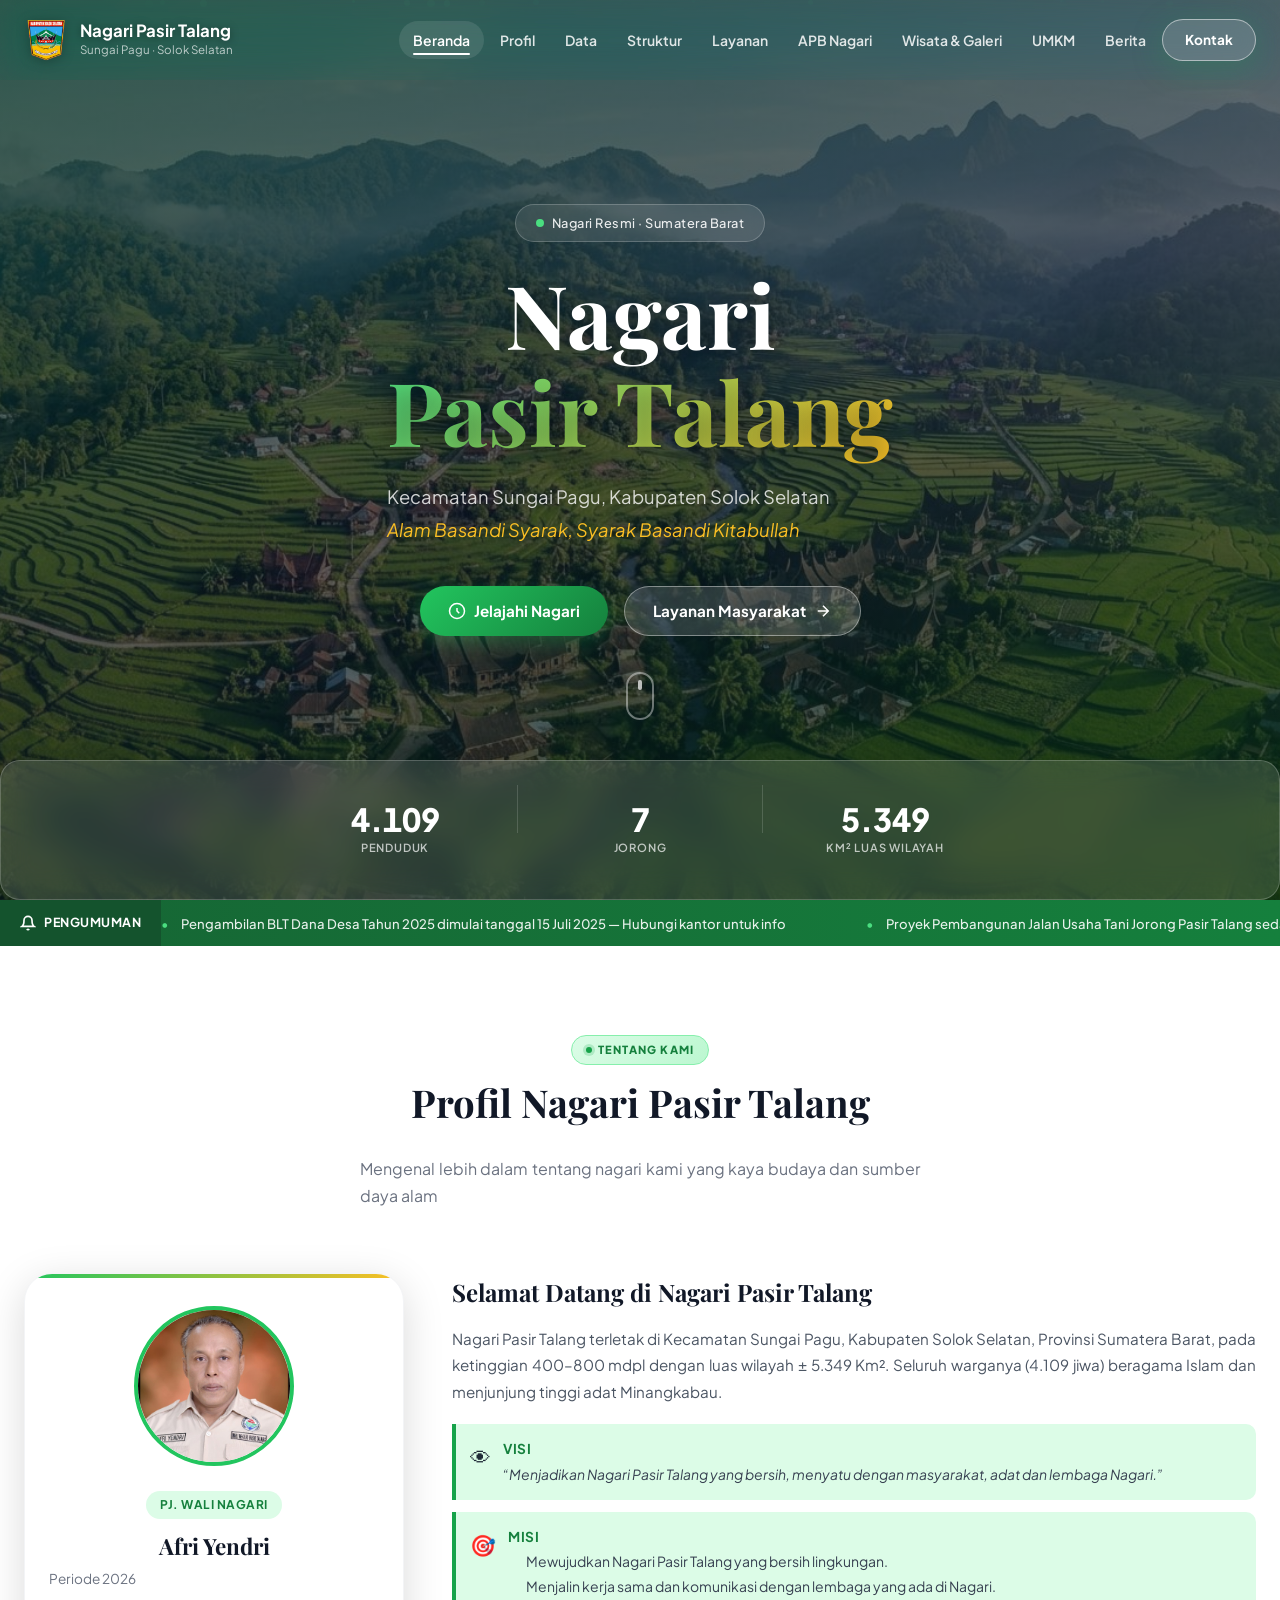
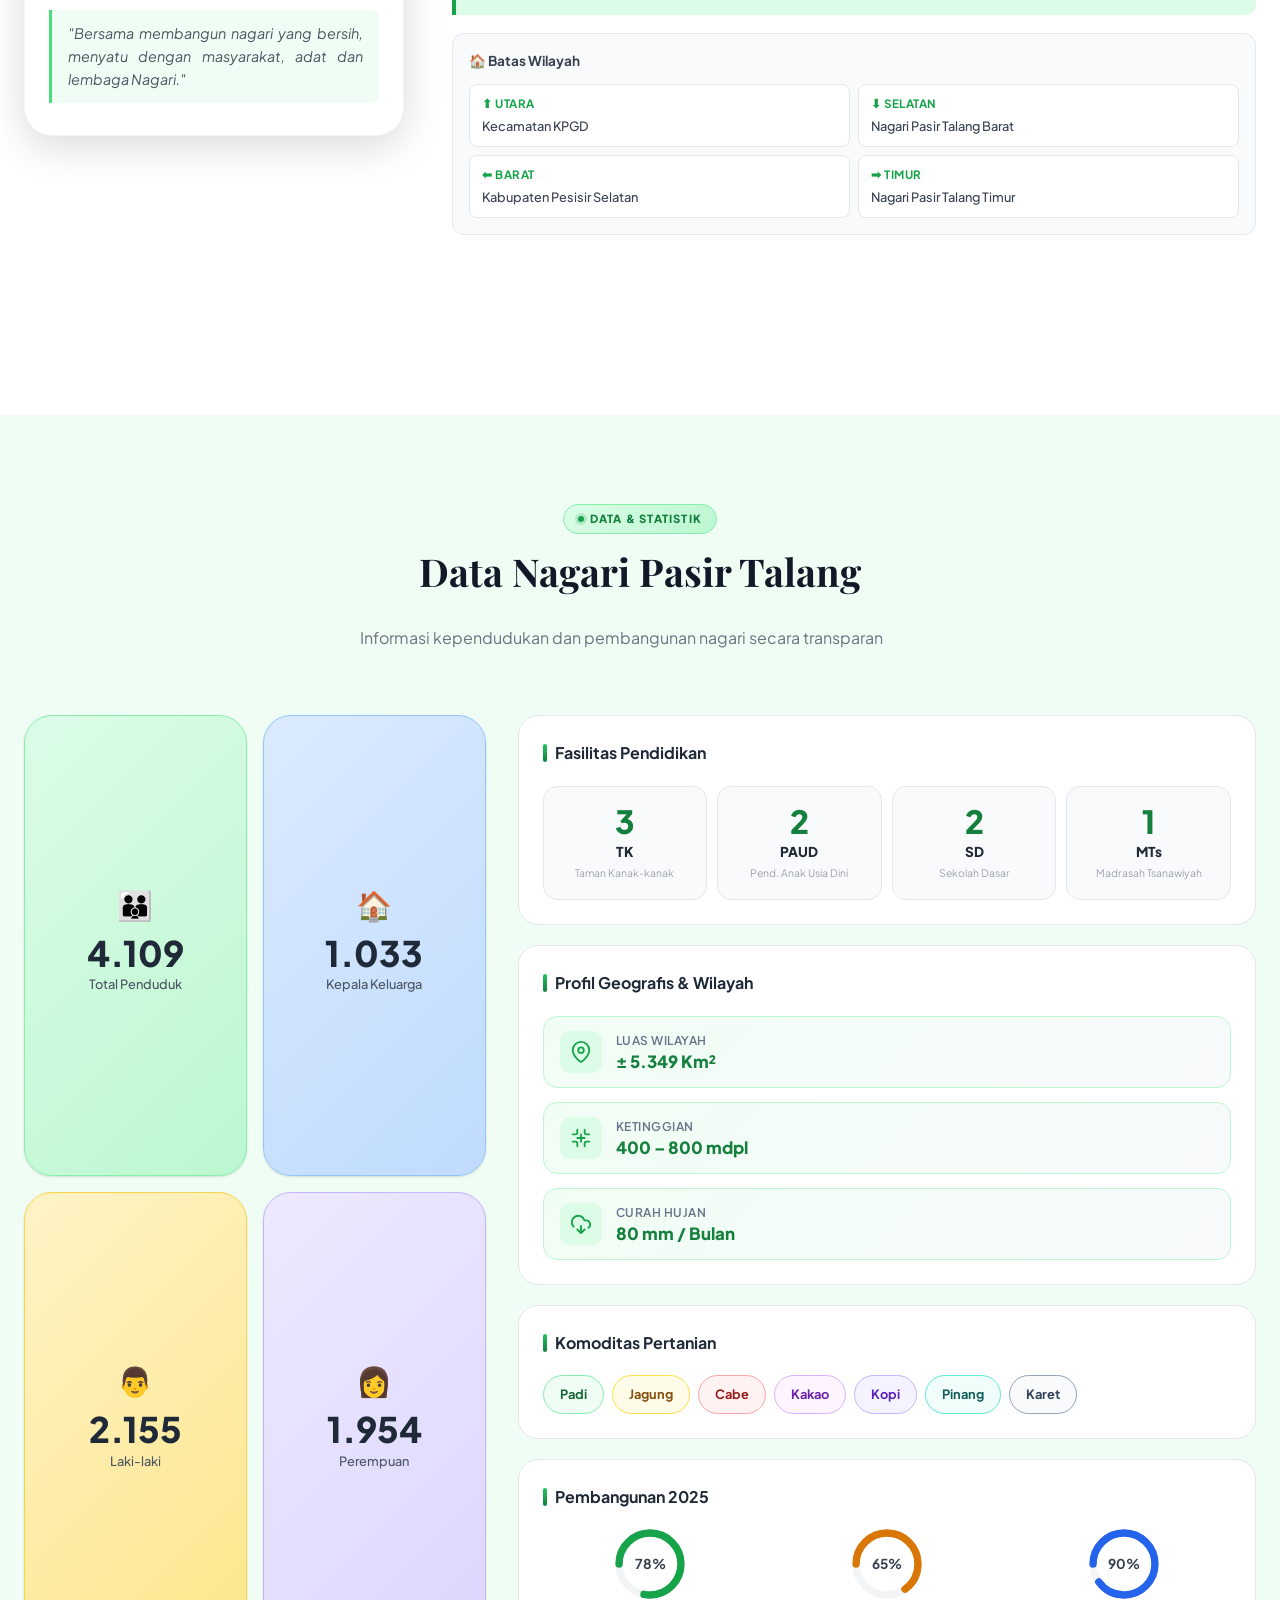
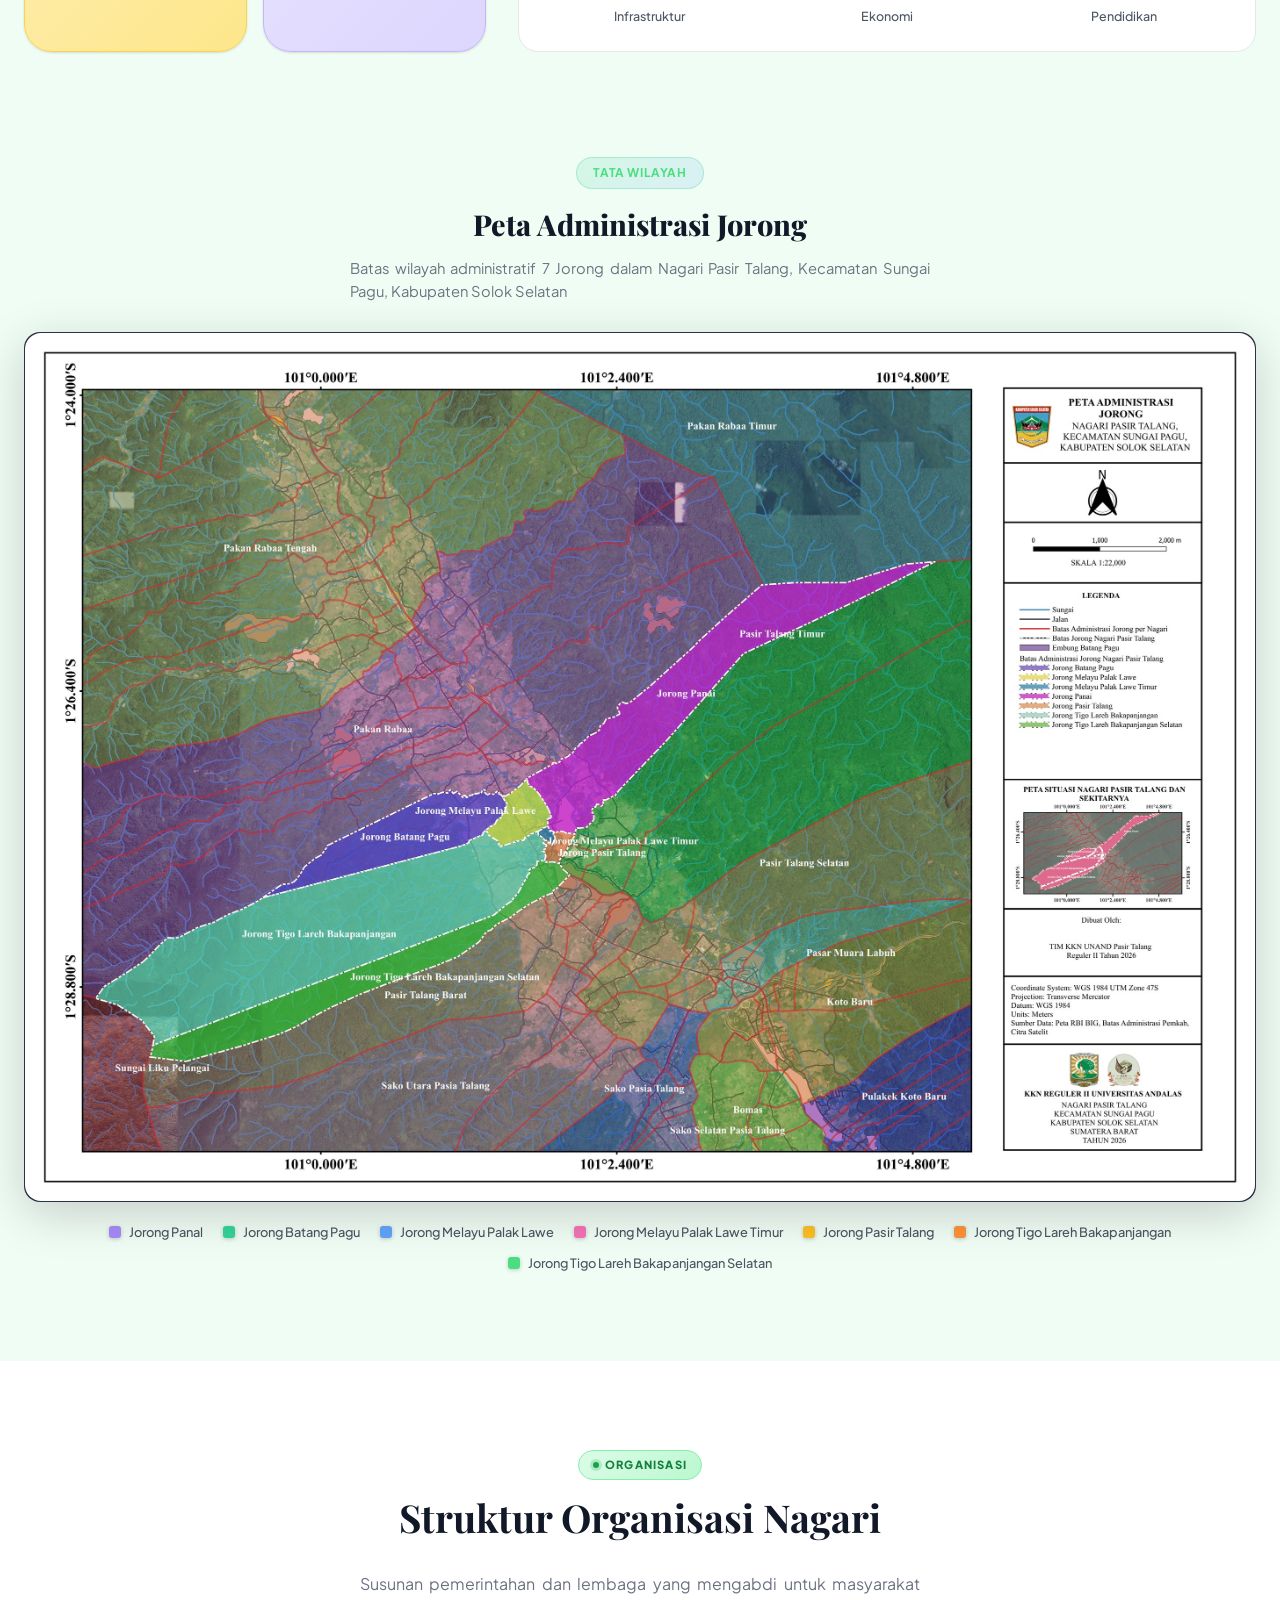
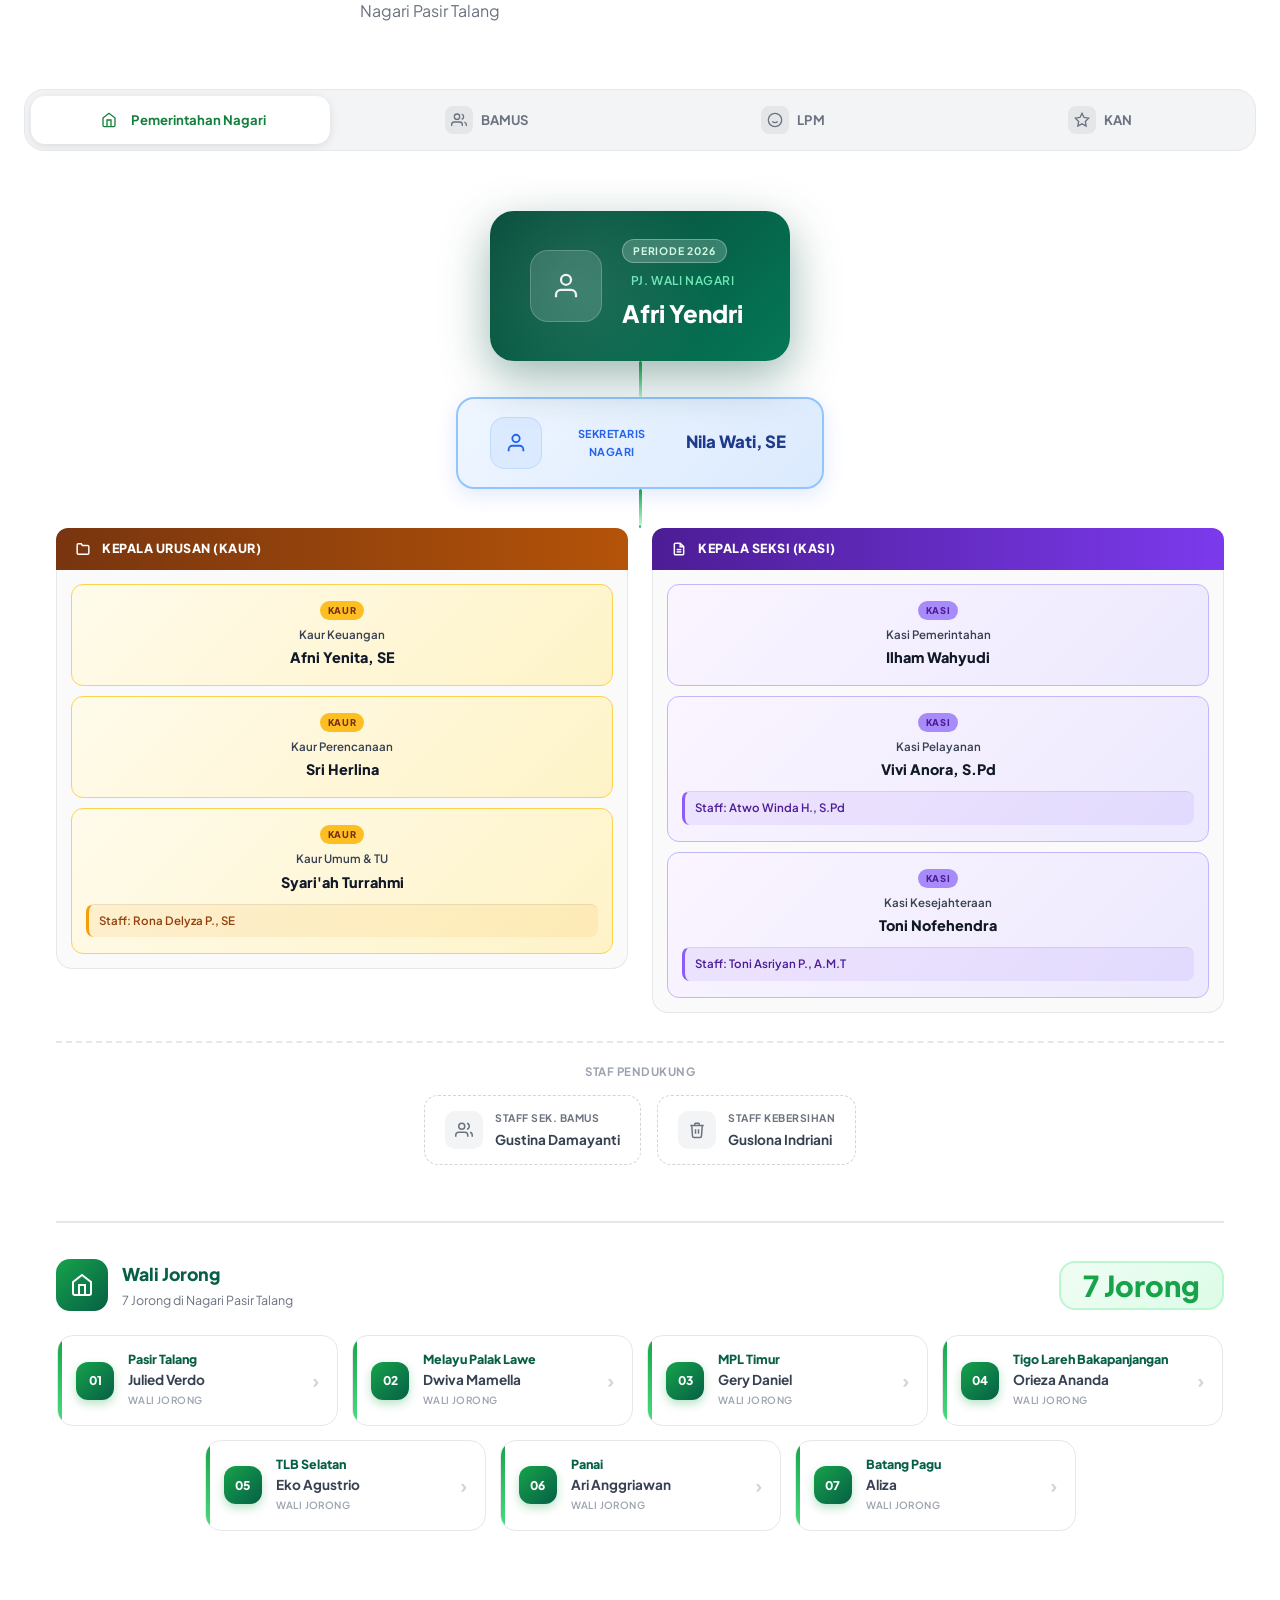
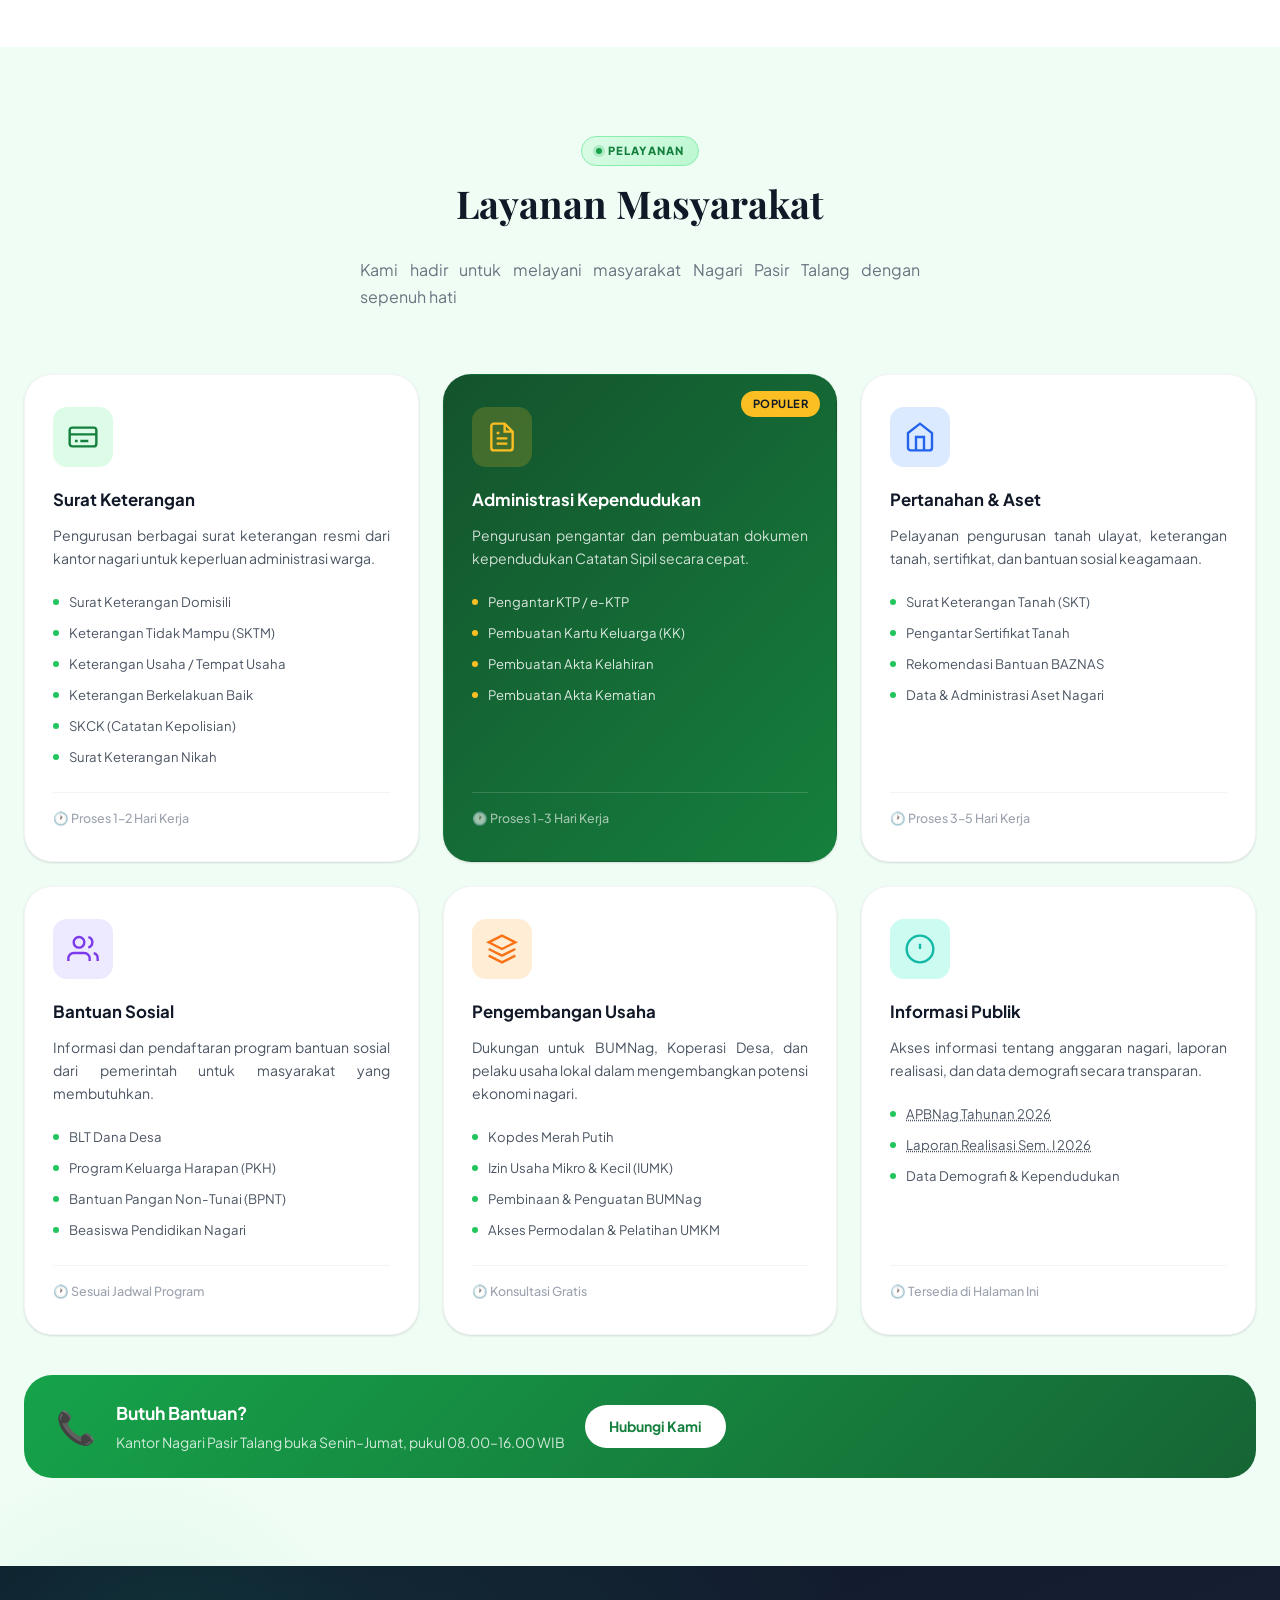
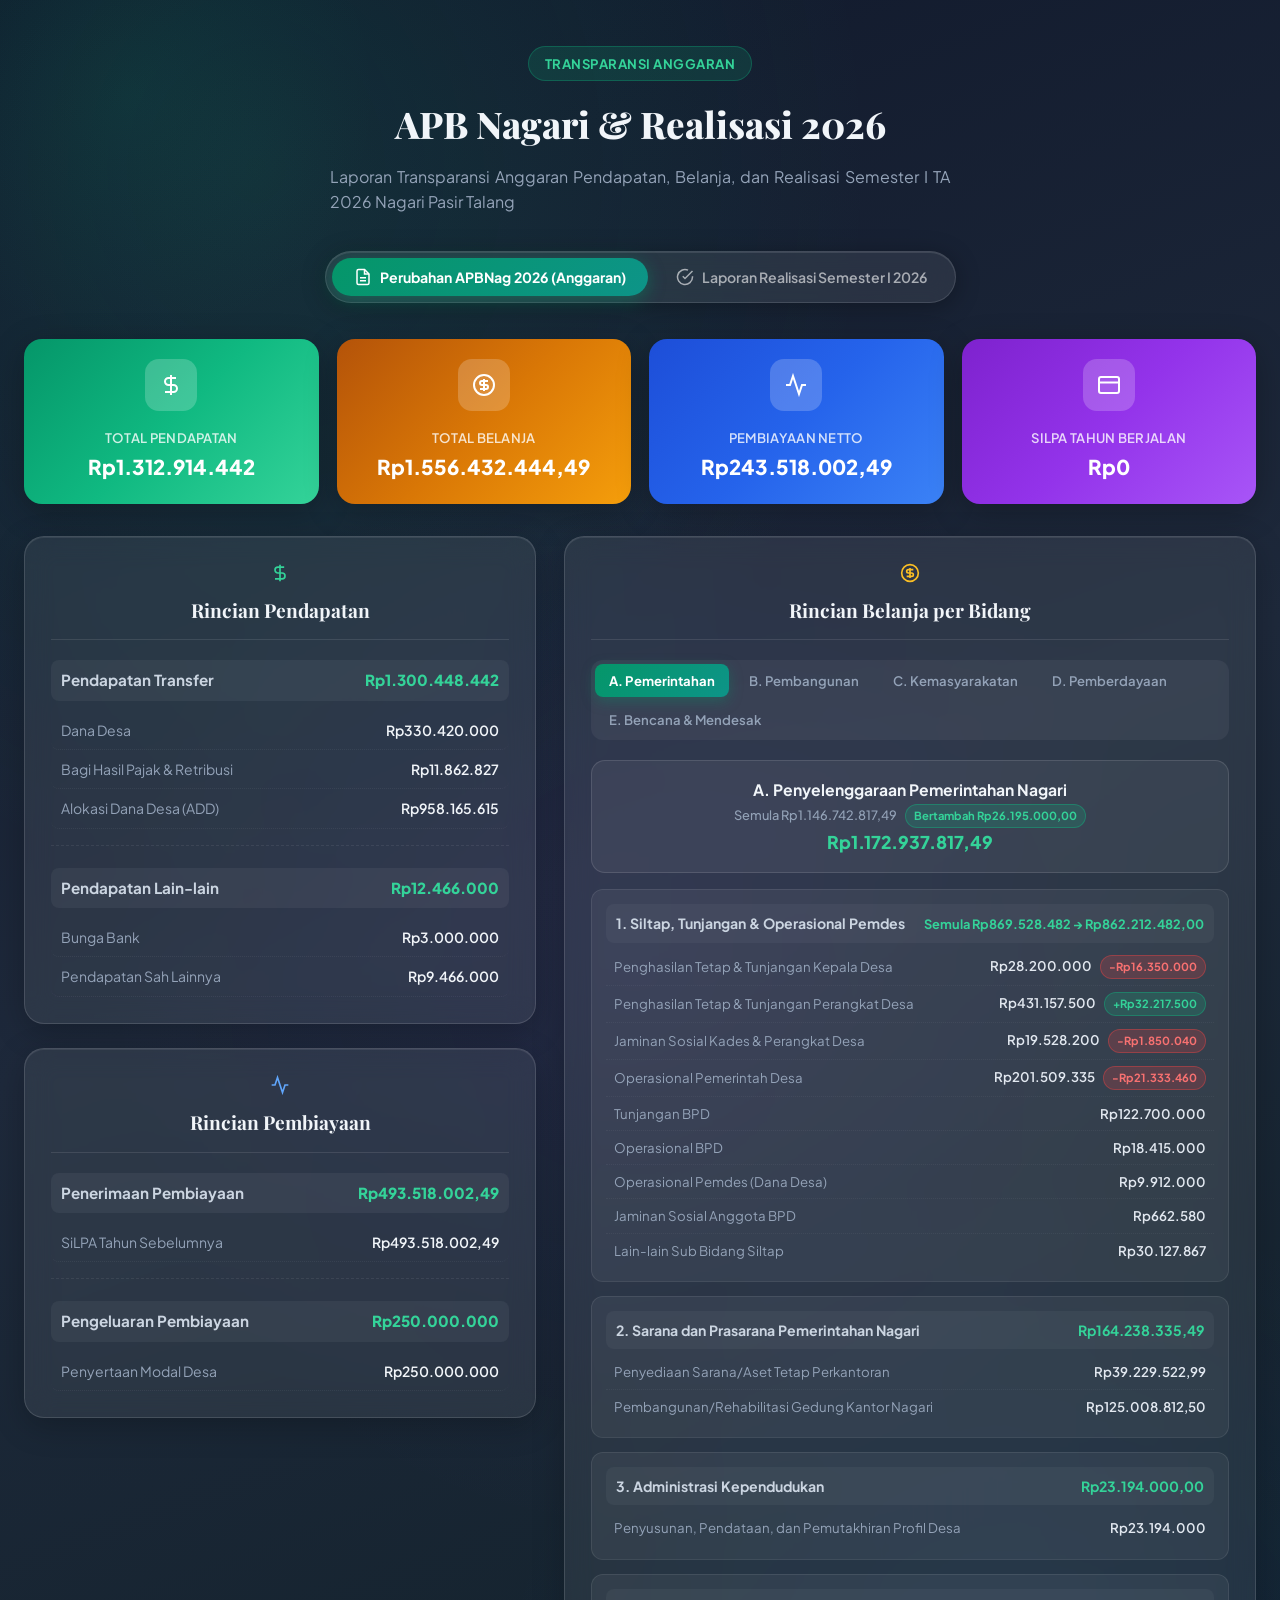
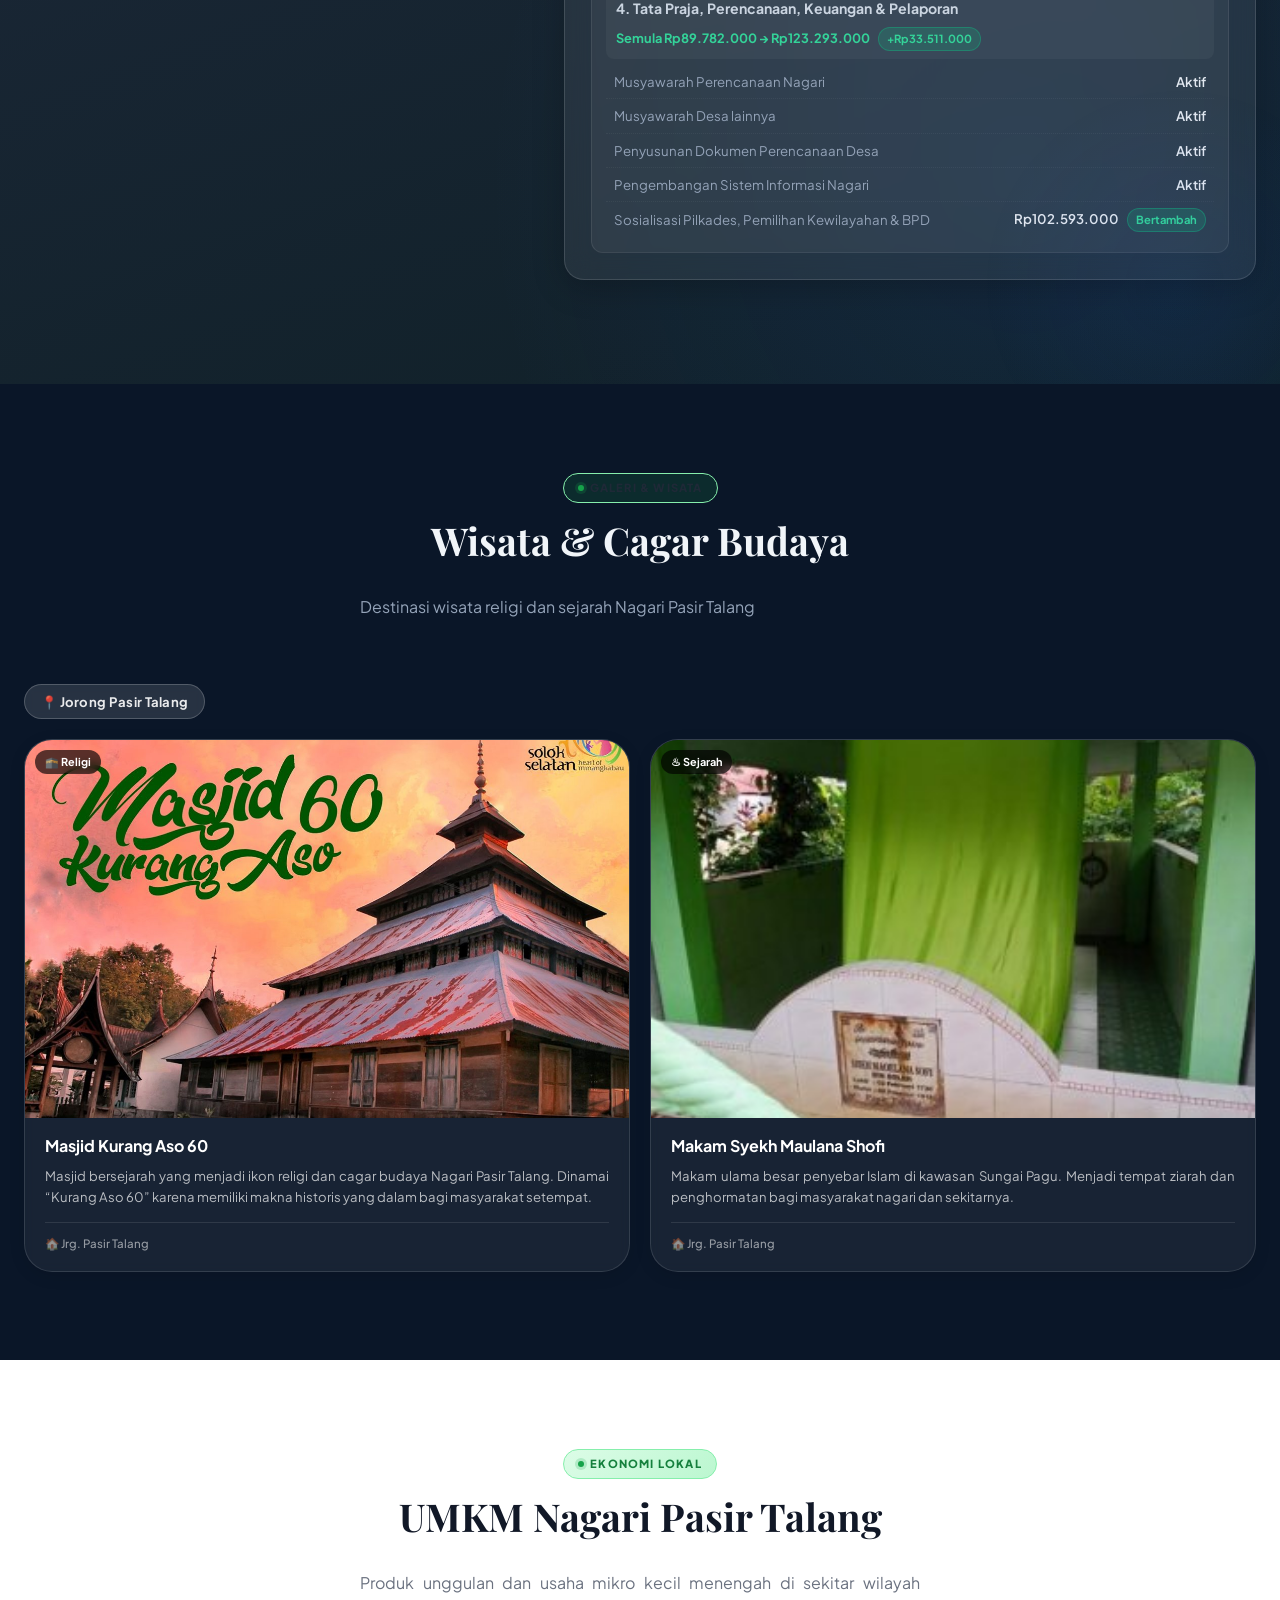
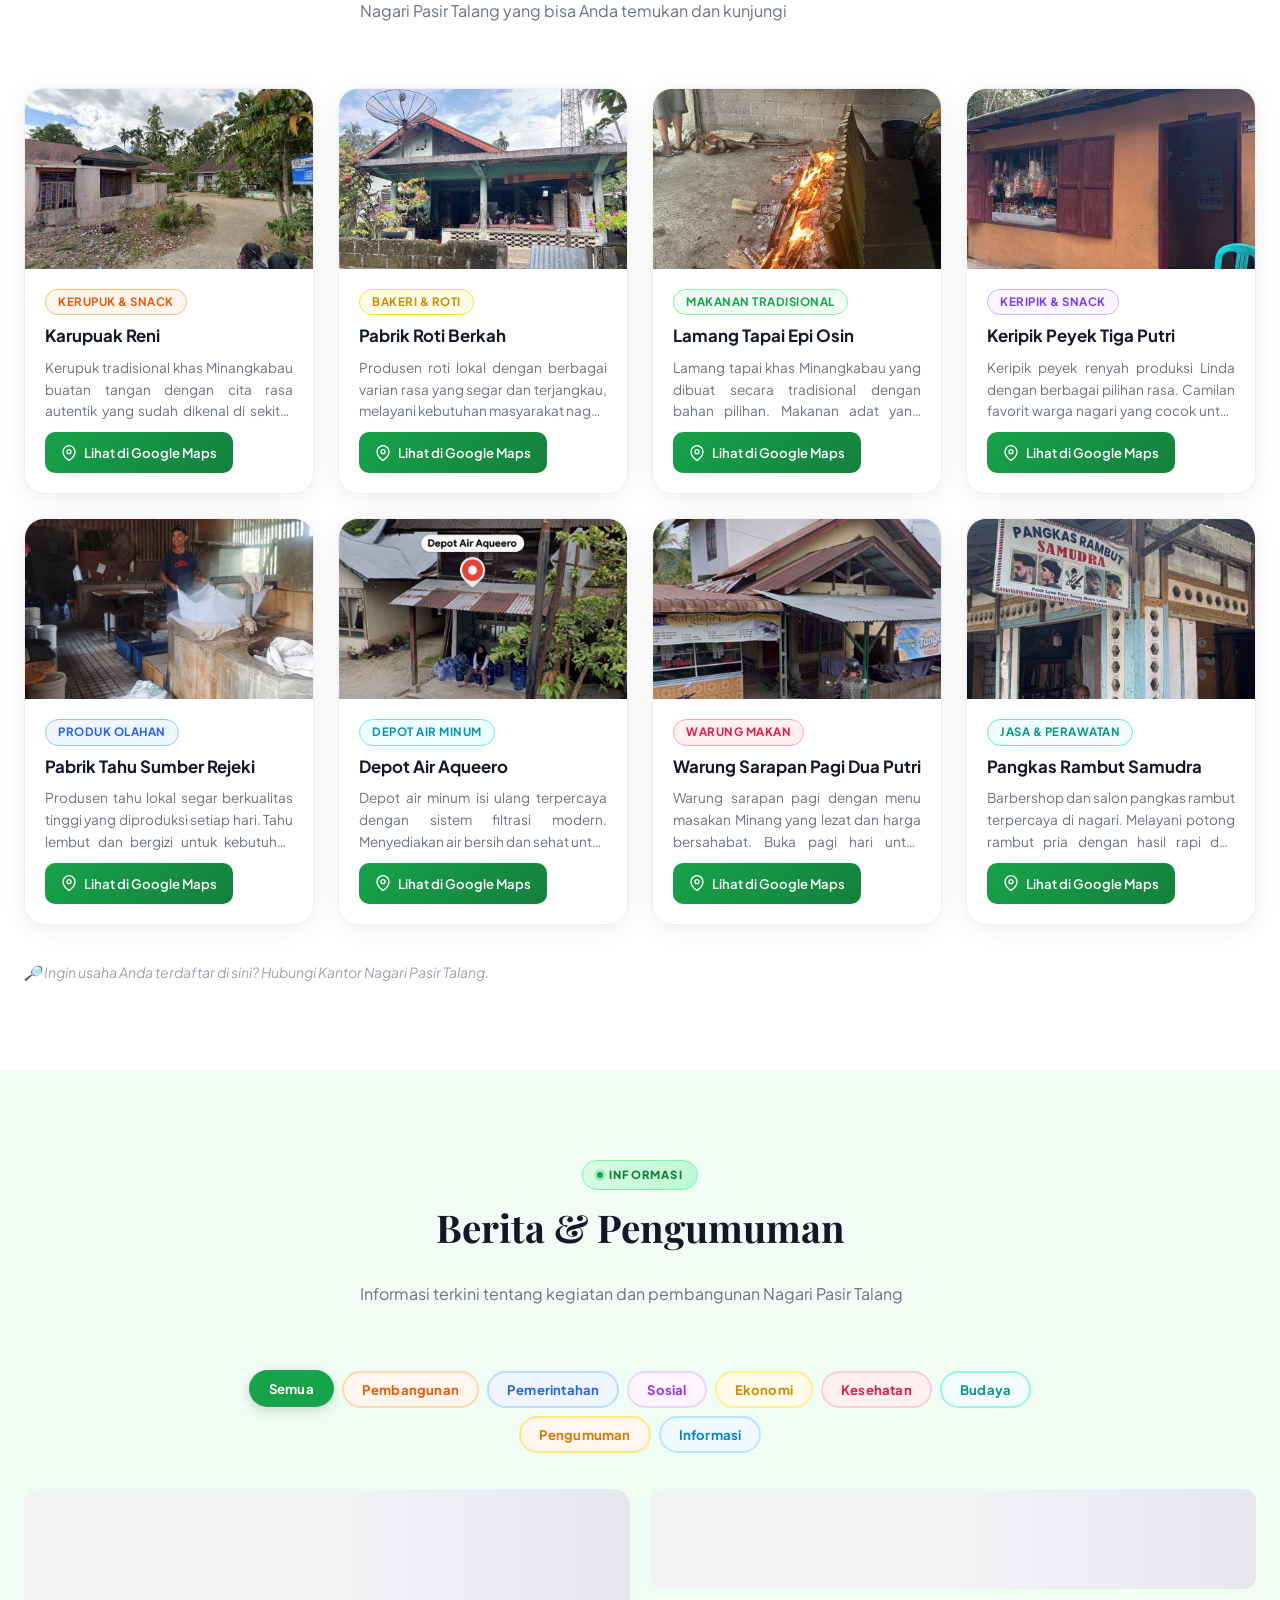
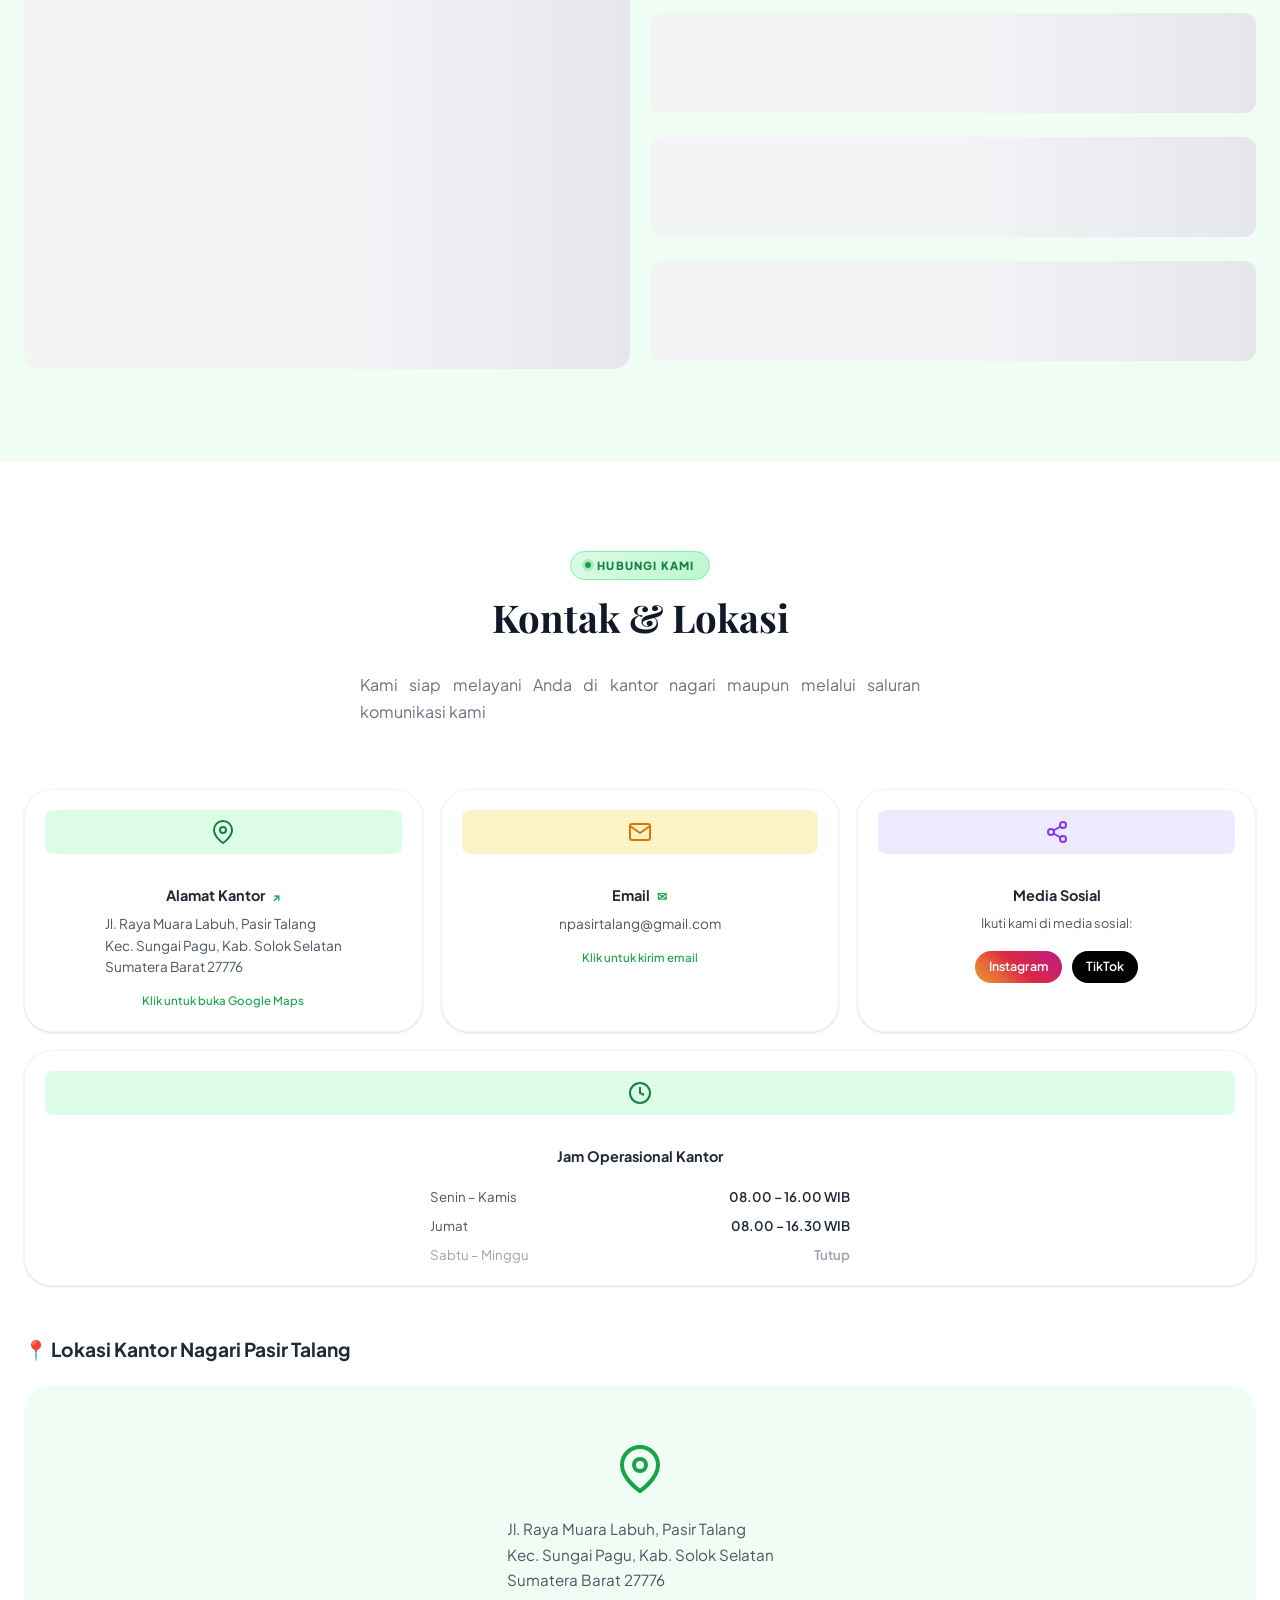
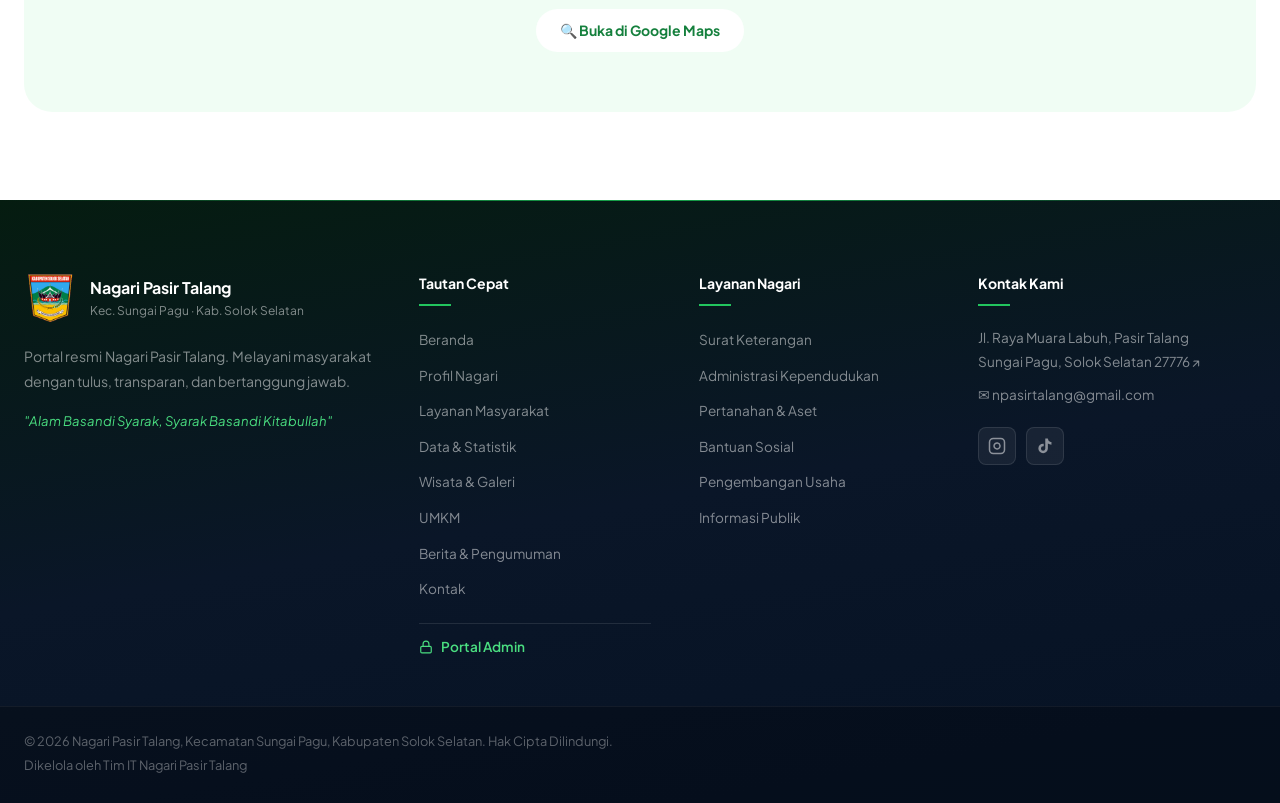
==== index.html @ fb1a2a2c "UI: pindahkan link akses admin dari ikon tersembunyi ke daftar Tautan Cepat di footer agar lebih jel" ====
<!DOCTYPE html>
<html lang="id">
<head>
  <meta charset="UTF-8" />
  <meta name="viewport" content="width=device-width, initial-scale=1.0" />
  <meta name="author" content="Nagari Pasir Talang" />
  <meta name="robots" content="index, follow" />
  <!-- Open Graph -->
  <meta property="og:url"    content="https://mhdhasbi1202.github.io/web-nagari-pasir-talang/" />
  <meta property="og:image"  content="https://mhdhasbi1202.github.io/web-nagari-pasir-talang/assets/images/hero_web.jpg" />
  <meta property="og:locale" content="id_ID" />
  <!-- Twitter Card -->
  <meta name="twitter:card"        content="summary_large_image" />
  <meta name="twitter:title"       content="Nagari Pasir Talang - Kecamatan Sungai Pagu, Solok Selatan" />
  <meta name="twitter:description" content="Website Resmi Nagari Pasir Talang - Portal informasi dan layanan masyarakat." />
  <meta name="twitter:image"       content="https://mhdhasbi1202.github.io/web-nagari-pasir-talang/assets/images/hero_web.jpg" />
  <!-- Canonical & Favicon -->
  <link rel="canonical" href="https://mhdhasbi1202.github.io/web-nagari-pasir-talang/" />
  <link rel="icon" type="image/png" href="favicon.png" />
  <link rel="apple-touch-icon" href="favicon.png" />
  <meta name="description" content="Website Resmi Nagari Pasir Talang, Kecamatan Sungai Pagu, Kabupaten Solok Selatan Ã¢â‚¬â€œ Portal informasi, berita, dan layanan masyarakat nagari." />
  <meta name="keywords" content="Nagari Pasir Talang, Sungai Pagu, Solok Selatan, Sumatera Barat, Desa, Minangkabau" />
  <meta property="og:title" content="Nagari Pasir Talang - Kecamatan Sungai Pagu, Solok Selatan" />
  <meta property="og:description" content="Website Resmi Nagari Pasir Talang - Portal informasi dan layanan masyarakat." />
  <meta property="og:type" content="website" />
  <title>Nagari Pasir Talang | Kecamatan Sungai Pagu, Solok Selatan</title>
  <link rel="preconnect" href="https://fonts.googleapis.com" />
  <link rel="preconnect" href="https://fonts.gstatic.com" crossorigin />
  <link href="https://fonts.googleapis.com/css2?family=Plus+Jakarta+Sans:wght@300;400;500;600;700;800&family=Playfair+Display:wght@400;600;700&display=swap" rel="stylesheet" />
  <link rel="stylesheet" href="assets/css/style.css" />
</head>
<body>

  <!-- ========== LOADER ========== -->
  <div id="loader" class="loader">
    <div class="loader-inner">
      <div class="loader-ring"></div>
      <div class="loader-logo"><img src="assets/images/logo_nagari.png" alt="Logo" class="loader-logo-img" /></div>
    </div>
  </div>

  <!-- ========== TOAST NOTIFICATION ========== -->
  <div id="toast" class="toast" role="alert" aria-live="polite"></div>

  <!-- ========== MODAL BERITA ========== -->
  <div id="beritaModal" class="modal-overlay" role="dialog" aria-modal="true" aria-labelledby="modalTitle">
    <div class="modal-box">
      <button class="modal-close" id="modalClose" aria-label="Tutup">&times;</button>
      <div class="modal-img-wrap">
        <img id="modalImg" src="" alt="" />
        <span id="modalCatBadge" class="berita-cat-badge"></span>
      </div>
      <div class="modal-content">
        <div class="berita-meta">
          <span id="modalDate" class="meta-date"></span>
          <span id="modalAuthor" class="meta-author"></span>
        </div>
        <h2 id="modalTitle" class="modal-title"></h2>
        <div id="modalBody" class="modal-body"></div>
        <div class="modal-footer-actions">
          
          <button class="btn-modal-close-text" onclick="closeModal()">Tutup</button>
        </div>
      </div>
    </div>
  </div>

  <!-- ========== NAVBAR ========== -->
  <header id="navbar" class="navbar">
    <div class="nav-container">
      <a href="#home" class="nav-brand">
        <div class="brand-icon">
          <img src="assets/images/logo_nagari.png" alt="Logo Nagari Pasir Talang" class="brand-logo-img" />
        </div>
        <div class="brand-text">
          <span class="brand-name">Nagari Pasir Talang</span>
          <span class="brand-sub">Sungai Pagu &middot; Solok Selatan</span>
        </div>
      </a>

      <nav class="nav-links" id="navLinks">
        <a href="#home"      class="nav-link active" id="nav-home">Beranda</a>
        <a href="#profil"    class="nav-link" id="nav-profil">Profil</a>
        <a href="#statistik" class="nav-link" id="nav-statistik">Data</a>
        <a href="#struktur"  class="nav-link" id="nav-struktur">Struktur</a>
        <a href="#layanan"   class="nav-link" id="nav-layanan">Layanan</a>
        <a href="#apbnag"    class="nav-link" id="nav-apbnag">APB Nagari</a>
        <a href="#galeri"    class="nav-link" id="nav-galeri">Wisata &amp; Galeri</a>
        <a href="#umkm"      class="nav-link" id="nav-umkm">UMKM</a>
        <a href="#berita"    class="nav-link" id="nav-berita">Berita</a>
        <a href="#kontak"    class="nav-cta"  id="nav-kontak">Kontak</a>
      </nav>

      <button class="hamburger" id="hamburger" aria-label="Toggle Menu">
        <span></span><span></span><span></span>
      </button>
    </div>
  </header>

  <!-- ========== HERO ========== -->
  <section id="home" class="hero">
    <div class="hero-bg">
      <img src="assets/images/hero_web.jpg" alt="Pemandangan Nagari Pasir Talang" class="hero-img" />
      <div class="hero-overlay"></div>
    </div>
    <div class="hero-particles" id="particles"></div>
    <div class="hero-content">
      <div class="hero-badge animate-fade-up delay-1">
        <span class="badge-dot"></span>
        Nagari Resmi &middot; Sumatera Barat
      </div>
      <h1 class="hero-title animate-fade-up delay-2">
        Nagari<br /><span class="hero-highlight">Pasir Talang</span>
      </h1>
      <p class="hero-subtitle animate-fade-up delay-3">
        Kecamatan Sungai Pagu, Kabupaten Solok Selatan<br />
        <em>Alam Basandi Syarak, Syarak Basandi Kitabullah</em>
      </p>
      <div class="hero-buttons animate-fade-up delay-4">
        <!-- Ã¢Å“â€¦ Scroll ke seksi Profil -->
        <a href="#profil" class="btn-primary">
          <svg width="18" height="18" viewBox="0 0 24 24" fill="none" stroke="currentColor" stroke-width="2"><circle cx="12" cy="12" r="10"/><path d="M12 8v4l3 3"/></svg>
          Jelajahi Nagari
        </a>
        <!-- Ã¢Å“â€¦ Scroll ke seksi Layanan -->
        <a href="#layanan" class="btn-secondary">
          Layanan Masyarakat
          <svg width="18" height="18" viewBox="0 0 24 24" fill="none" stroke="currentColor" stroke-width="2"><path d="M5 12h14M12 5l7 7-7 7"/></svg>
        </a>
      </div>
    </div>
    <div class="hero-scroll">
      <div class="scroll-indicator"><span></span></div>
    </div>
    <div class="hero-stats animate-fade-up delay-5">
      <!-- ✅ Klik → scroll ke #statistik -->
      <a href="#statistik" class="hero-stat" title="Lihat data kependudukan">
        <span class="stat-num" data-target="4109">0</span>
        <span class="stat-label">Penduduk</span>
      </a>
      <div class="hero-stat-divider"></div>
      <!-- ✅ Klik → scroll ke #struktur -->
      <a href="#struktur" class="hero-stat" title="Lihat daftar wali jorong">
        <span class="stat-num" data-target="7">0</span>
        <span class="stat-label">Jorong</span>
      </a>
      <div class="hero-stat-divider"></div>
      <div class="hero-stat">
        <span class="stat-num stat-text">5.349</span>
        <span class="stat-label">Km&sup2; Luas Wilayah</span>
      </div>
    </div>    </div>
  </section>

  <!-- ========== PENGUMUMAN TICKER ========== -->
  <div class="ticker-wrap">
    <div class="ticker-label">
      <svg width="16" height="16" viewBox="0 0 24 24" fill="none" stroke="currentColor" stroke-width="2.5"><path d="M18 8A6 6 0 0 0 6 8c0 7-3 9-3 9h18s-3-2-3-9"/><path d="M13.73 21a2 2 0 0 1-3.46 0"/></svg>
      Pengumuman
    </div>
    <div class="ticker-content">
      <!-- Ã¢Å“â€¦ Klik ticker item Ã¢â€ â€™ scroll ke #kontak -->
      <div class="ticker-items" id="ticker">
        <a href="#kontak" class="ticker-link">Pengambilan BLT Dana Desa Tahun 2025 dimulai tanggal 15 Juli 2025 &mdash; Hubungi kantor untuk info</a>
        <a href="#berita" class="ticker-link">Proyek Pembangunan Jalan Usaha Tani Jorong Pasir Talang sedang berlangsung &mdash; Selengkapnya di Berita</a>
        <a href="#kontak" class="ticker-link">Pendaftaran Program PKH gelombang III dibuka &mdash; Hubungi Kantor Nagari</a>
        <a href="#kontak" class="ticker-link">Beasiswa Pendidikan untuk anak nagari &mdash; Syarat dan informasi tersedia di kantor nagari</a>
        <a href="#profil"  class="ticker-link">Gotong royong pembersihan saluran irigasi dilaksanakan setiap Jumat pagi</a>
      </div>
    </div>
  </div>

  <!-- ========== PROFIL NAGARI ========== -->
  <section id="profil" class="section">
    <div class="container">
      <div class="section-header text-center">
        <span class="section-badge">Tentang Kami</span>
        <h2 class="section-title">Profil Nagari Pasir Talang</h2>
        <p class="section-desc">Mengenal lebih dalam tentang nagari kami yang kaya budaya dan sumber daya alam</p>
      </div>

      <div class="profil-grid">
        <div class="profil-wali">
          <div class="wali-card">
            <div class="wali-img-wrap">
              <img src="assets/images/wali_web.jpg" alt="Wali Nagari Pasir Talang" class="wali-img" id="waliImg"/>
              <div class="wali-badge-ring"></div>
            </div>
            <div class="wali-info">
              <span class="wali-label" id="waliLabel">Pj. Wali Nagari</span>
              <h3 class="wali-name" id="waliName">Afri Yendri</h3>
              <p class="wali-period" id="waliPeriode">Periode 2026</p>
              <blockquote class="wali-quote" id="waliQuote">
                "Bersama membangun nagari yang bersih, menyatu dengan masyarakat, adat dan lembaga Nagari."
              </blockquote>
              <!-- Ã¢Å“â€¦ Klik Ã¢â€ â€™ WhatsApp ke nomor kantor -->
              
            </div>
          </div>
        </div>

        <div class="profil-info">
          <div class="info-text">
            <h3>Selamat Datang di Nagari Pasir Talang</h3>
            <p>Nagari Pasir Talang terletak di Kecamatan Sungai Pagu, Kabupaten Solok Selatan, Provinsi Sumatera Barat, pada ketinggian 400&ndash;800 mdpl dengan luas wilayah &plusmn; 5.349 Km&sup2;. Seluruh warganya (4.109 jiwa) beragama Islam dan menjunjung tinggi adat Minangkabau.</p>
            <div class="visi-misi-box">
              <div class="vm-item">
                <span class="vm-icon">&#128065;</span>
                <div>
                  <strong>Visi</strong>
                  <p>&ldquo;Menjadikan Nagari Pasir Talang yang bersih, menyatu dengan masyarakat, adat dan lembaga Nagari.&rdquo;</p>
                </div>
              </div>
              <div class="vm-item">
                <span class="vm-icon">&#127919;</span>
                <div>
                  <strong>Misi</strong>
                  <ul class="misi-list">
                    <li>Mewujudkan Nagari Pasir Talang yang bersih lingkungan.</li>
                    <li>Menjalin kerja sama dan komunikasi dengan lembaga yang ada di Nagari.</li>
                  </ul>
                </div>
              </div>
            </div>
            <div class="batas-wilayah">
              <h4>&#127968; Batas Wilayah</h4>
              <div class="batas-grid">
                <div class="batas-item"><span class="batas-arah">&#11014; Utara</span><span>Kecamatan KPGD</span></div>
                <div class="batas-item"><span class="batas-arah">&#11015; Selatan</span><span>Nagari Pasir Talang Barat</span></div>
                <div class="batas-item"><span class="batas-arah">&#11013; Barat</span><span>Kabupaten Pesisir Selatan</span></div>
                <div class="batas-item"><span class="batas-arah">&#10145; Timur</span><span>Nagari Pasir Talang Timur</span></div>
              </div>
            </div>
          </div>
        </div>
      </div>
    </div>
  </section>

  <section id="statistik" class="section">
    <div class="container">
      <div class="section-header text-center">
        <span class="section-badge">Data &amp; Statistik</span>
        <h2 class="section-title">Data Nagari Pasir Talang</h2>
        <p class="section-desc">Informasi kependudukan dan pembangunan nagari secara transparan</p>
      </div>

      <div class="stat-main-grid">
        <div class="big-stats">
          <div class="big-stat-card green">
            <div class="bs-icon">&#128106;</div>
            <div class="bs-num counter" data-target="4109">0</div>
            <div class="bs-label">Total Penduduk</div>
            <div class="bs-bar"><div class="bs-fill" style="width:85%"></div></div>
          </div>
          <div class="big-stat-card blue">
            <div class="bs-icon">&#127968;</div>
            <div class="bs-num counter" data-target="1033">0</div>
            <div class="bs-label">Kepala Keluarga</div>
            <div class="bs-bar"><div class="bs-fill" style="width:65%"></div></div>
          </div>
          <div class="big-stat-card gold">
            <div class="bs-icon">&#128104;</div>
            <div class="bs-num counter" data-target="2155">0</div>
            <div class="bs-label">Laki-laki</div>
            <div class="bs-bar"><div class="bs-fill" style="width:50%"></div></div>
          </div>
          <div class="big-stat-card purple">
            <div class="bs-icon">&#128105;</div>
            <div class="bs-num counter" data-target="1954">0</div>
            <div class="bs-label">Perempuan</div>
            <div class="bs-bar"><div class="bs-fill" style="width:50%"></div></div>
          </div>
        </div>

        <div class="stat-charts">
          <div class="stat-chart-card">
            <h4>Fasilitas Pendidikan</h4>
            <div class="edu-facility-grid">
              <div class="edu-facility-card">
                <div class="edu-num">3</div>
                <div class="edu-label">TK</div>
                <div class="edu-sub">Taman Kanak-kanak</div>
              </div>
              <div class="edu-facility-card">
                <div class="edu-num">2</div>
                <div class="edu-label">PAUD</div>
                <div class="edu-sub">Pend. Anak Usia Dini</div>
              </div>
              <div class="edu-facility-card">
                <div class="edu-num">2</div>
                <div class="edu-label">SD</div>
                <div class="edu-sub">Sekolah Dasar</div>
              </div>
              <div class="edu-facility-card">
                <div class="edu-num">1</div>
                <div class="edu-label">MTs</div>
                <div class="edu-sub">Madrasah Tsanawiyah</div>
              </div>
            </div>
          </div>
          <div class="stat-chart-card">
            <h4>Profil Geografis &amp; Wilayah</h4>
            <div class="geo-facility-grid">
              <div class="geo-item">
                <div class="geo-icon">
                  <svg width="22" height="22" viewBox="0 0 24 24" fill="none" stroke="currentColor" stroke-width="2" stroke-linecap="round" stroke-linejoin="round"><path d="M21 10c0 7-9 13-9 13s-9-6-9-13a9 9 0 0 1 18 0z"/><circle cx="12" cy="10" r="3"/></svg>
                </div>
                <div class="geo-info">
                  <span class="geo-label">Luas Wilayah</span>
                  <strong class="geo-value">&plusmn; 5.349 Km&sup2;</strong>
                </div>
              </div>
              <div class="geo-item">
                <div class="geo-icon">
                  <svg width="22" height="22" viewBox="0 0 24 24" fill="none" stroke="currentColor" stroke-width="2" stroke-linecap="round" stroke-linejoin="round"><path d="M8 3v3a2 2 0 0 1-2 2H3m18 0h-3a2 2 0 0 1-2-2V3m0 18v-3a2 2 0 0 1 2-2h3M3 16h3a2 2 0 0 1 2 2v3"/><path d="M12 8v8M8 12h8"/></svg>
                </div>
                <div class="geo-info">
                  <span class="geo-label">Ketinggian</span>
                  <strong class="geo-value">400 &ndash; 800 mdpl</strong>
                </div>
              </div>
              <div class="geo-item">
                <div class="geo-icon">
                  <svg width="22" height="22" viewBox="0 0 24 24" fill="none" stroke="currentColor" stroke-width="2" stroke-linecap="round" stroke-linejoin="round"><path d="M20 16.2A4.5 4.5 0 0 0 17.5 8h-1.8A7 7 0 1 0 4 14.9"/><path d="M12 14v6M8 18l4 4 4-4"/></svg>
                </div>
                <div class="geo-info">
                  <span class="geo-label">Curah Hujan</span>
                  <strong class="geo-value">80 mm / Bulan</strong>
                </div>
              </div>
            </div>
          </div>
          <div class="stat-chart-card">
            <h4>Komoditas Pertanian</h4>
            <div class="komoditas-grid">
              <span class="komoditas-chip chip-padi">Padi</span>
              <span class="komoditas-chip chip-jagung">Jagung</span>
              <span class="komoditas-chip chip-cabe">Cabe</span>
              <span class="komoditas-chip chip-kakao">Kakao</span>
              <span class="komoditas-chip chip-kopi">Kopi</span>
              <span class="komoditas-chip chip-pinang">Pinang</span>
              <span class="komoditas-chip chip-karet">Karet</span>
            </div>
          </div>
          <div class="stat-chart-card">
            <h4>Pembangunan 2025</h4>
            <div class="build-stats">
              <div class="build-item">
                <div class="build-circle">
                  <svg viewBox="0 0 36 36" class="circular-chart">
                    <path class="circle-bg" d="M18 2.0845 a 15.9155 15.9155 0 0 1 0 31.831 a 15.9155 15.9155 0 0 1 0 -31.831"/>
                    <path class="circle" stroke-dasharray="78, 100" d="M18 2.0845 a 15.9155 15.9155 0 0 1 0 31.831 a 15.9155 15.9155 0 0 1 0 -31.831" style="stroke:#16a34a"/>
                    <text x="18" y="20.35" class="percentage">78%</text>
                  </svg>
                </div><span>Infrastruktur</span>
              </div>
              <div class="build-item">
                <div class="build-circle">
                  <svg viewBox="0 0 36 36" class="circular-chart">
                    <path class="circle-bg" d="M18 2.0845 a 15.9155 15.9155 0 0 1 0 31.831 a 15.9155 15.9155 0 0 1 0 -31.831"/>
                    <path class="circle" stroke-dasharray="65, 100" d="M18 2.0845 a 15.9155 15.9155 0 0 1 0 31.831 a 15.9155 15.9155 0 0 1 0 -31.831" style="stroke:#d97706"/>
                    <text x="18" y="20.35" class="percentage">65%</text>
                  </svg>
                </div><span>Ekonomi</span>
              </div>
              <div class="build-item">
                <div class="build-circle">
                  <svg viewBox="0 0 36 36" class="circular-chart">
                    <path class="circle-bg" d="M18 2.0845 a 15.9155 15.9155 0 0 1 0 31.831 a 15.9155 15.9155 0 0 1 0 -31.831"/>
                    <path class="circle" stroke-dasharray="90, 100" d="M18 2.0845 a 15.9155 15.9155 0 0 1 0 31.831 a 15.9155 15.9155 0 0 1 0 -31.831" style="stroke:#2563eb"/>
                    <text x="18" y="20.35" class="percentage">90%</text>
                  </svg>
                </div><span>Pendidikan</span>
              </div>
            </div>
          </div>
        </div>
      </div>


      <!-- ===== PETA ADMINISTRASI JORONG ===== -->
      <div class="peta-section">
        <div class="peta-header">
          <div class="peta-badge">Tata Wilayah</div>
          <h3 class="peta-title">Peta Administrasi Jorong</h3>
          <p class="peta-desc">Batas wilayah administratif 7 Jorong dalam Nagari Pasir Talang, Kecamatan Sungai Pagu, Kabupaten Solok Selatan</p>
        </div>
        <div class="peta-card" id="petaCard" onclick="openPetaModal()">
          <img src="assets/images/peta_web.jpg" alt="Peta Administrasi Jorong Nagari Pasir Talang" class="peta-img" loading="lazy" />
          <div class="peta-overlay">
            <svg width="32" height="32" viewBox="0 0 24 24" fill="none" stroke="currentColor" stroke-width="2"><circle cx="11" cy="11" r="8"/><line x1="21" y1="21" x2="16.65" y2="16.65"/><line x1="11" y1="8" x2="11" y2="14"/><line x1="8" y1="11" x2="14" y2="11"/></svg>
            <span>Klik untuk perbesar</span>
          </div>
        </div>
        <div class="peta-legend">
          <div class="peta-legend-item"><span class="peta-dot" style="background:#a78bfa"></span>Jorong Panal</div>
          <div class="peta-legend-item"><span class="peta-dot" style="background:#34d399"></span>Jorong Batang Pagu</div>
          <div class="peta-legend-item"><span class="peta-dot" style="background:#60a5fa"></span>Jorong Melayu Palak Lawe</div>
          <div class="peta-legend-item"><span class="peta-dot" style="background:#f472b6"></span>Jorong Melayu Palak Lawe Timur</div>
          <div class="peta-legend-item"><span class="peta-dot" style="background:#fbbf24"></span>Jorong Pasir Talang</div>
          <div class="peta-legend-item"><span class="peta-dot" style="background:#fb923c"></span>Jorong Tigo Lareh Bakapanjangan</div>
          <div class="peta-legend-item"><span class="peta-dot" style="background:#4ade80"></span>Jorong Tigo Lareh Bakapanjangan Selatan</div>
        </div>
      </div>

  <!-- Lightbox Modal Peta -->
  <div class="peta-modal" id="petaModal" onclick="closePetaModal()">
    <div class="peta-modal-inner" onclick="event.stopPropagation()">
      <button class="peta-modal-close" onclick="closePetaModal()" aria-label="Tutup">
        <svg width="24" height="24" viewBox="0 0 24 24" fill="none" stroke="currentColor" stroke-width="2.5"><line x1="18" y1="6" x2="6" y2="18"/><line x1="6" y1="6" x2="18" y2="18"/></svg>
      </button>
      <img src="assets/images/peta_web.jpg" alt="Peta Administrasi Jorong Nagari Pasir Talang" class="peta-modal-img" />
      <p class="peta-modal-caption">Peta Administrasi Jorong &mdash; Nagari Pasir Talang, Kec. Sungai Pagu, Kab. Solok Selatan &middot; KKN UNAND 2026</p>
    </div>
  </div>
    </div>
  </section>


  <!-- ========== STRUKTUR ORGANISASI ========== -->
  <section id="struktur" class="section section-alt">
    <div class="container">
      <div class="section-header text-center">
        <span class="section-badge">Organisasi</span>
        <h2 class="section-title">Struktur Organisasi Nagari</h2>
        <p class="section-desc">Susunan pemerintahan dan lembaga yang mengabdi untuk masyarakat Nagari Pasir Talang</p>
      </div>

      <!-- Tab Buttons -->
      <div class="org-tabs" role="tablist">
        <button class="org-tab active" data-tab="pemerintahan" role="tab" aria-selected="true" id="tab-btn-pemerintahan">
          <span class="org-tab-svg"><svg width="16" height="16" viewBox="0 0 24 24" fill="none" stroke="currentColor" stroke-width="2"><path d="M3 9l9-7 9 7v11a2 2 0 0 1-2 2H5a2 2 0 0 1-2-2z"/><polyline points="9,22 9,12 15,12 15,22"/></svg></span>
          Pemerintahan Nagari
        </button>
        <button class="org-tab" data-tab="bamus" role="tab" aria-selected="false" id="tab-btn-bamus">
          <span class="org-tab-svg"><svg width="16" height="16" viewBox="0 0 24 24" fill="none" stroke="currentColor" stroke-width="2"><path d="M17 21v-2a4 4 0 0 0-4-4H5a4 4 0 0 0-4 4v2"/><circle cx="9" cy="7" r="4"/><path d="M23 21v-2a4 4 0 0 0-3-3.87"/><path d="M16 3.13a4 4 0 0 1 0 7.75"/></svg></span>
          BAMUS
        </button>
        <button class="org-tab" data-tab="lpm" role="tab" aria-selected="false" id="tab-btn-lpm">
          <span class="org-tab-svg"><svg width="16" height="16" viewBox="0 0 24 24" fill="none" stroke="currentColor" stroke-width="2"><circle cx="12" cy="12" r="10"/><path d="M8 14s1.5 2 4 2 4-2 4-2"/><line x1="9" y1="9" x2="9.01" y2="9"/><line x1="15" y1="9" x2="15.01" y2="9"/></svg></span>
          LPM
        </button>
        <button class="org-tab" data-tab="kan" role="tab" aria-selected="false" id="tab-btn-kan">
          <span class="org-tab-svg"><svg width="16" height="16" viewBox="0 0 24 24" fill="none" stroke="currentColor" stroke-width="2"><polygon points="12 2 15.09 8.26 22 9.27 17 14.14 18.18 21.02 12 17.77 5.82 21.02 7 14.14 2 9.27 8.91 8.26 12 2"/></svg></span>
          KAN
        </button>
      </div>

      <!-- ===== TAB: PEMERINTAHAN NAGARI ===== -->
      <div class="org-panel active" id="panel-pemerintahan" role="tabpanel">

        <div class="orgv2-chart">

          <!-- Level 1: Wali Nagari -->
          <div class="orgv2-level">
            <div class="orgv2-card orgv2-top" id="org-wali">
              <div class="orgv2-top-glow"></div>
              <div class="orgv2-avatar orgv2-avatar-wali">
                <svg width="30" height="30" viewBox="0 0 24 24" fill="none" stroke="rgba(255,255,255,.9)" stroke-width="1.8"><path d="M20 21v-2a4 4 0 0 0-4-4H8a4 4 0 0 0-4 4v2"/><circle cx="12" cy="7" r="4"/></svg>
              </div>
              <div class="orgv2-top-content">
                <span class="orgv2-period-badge">Periode 2026</span>
                <div class="orgv2-role">Pj. Wali Nagari</div>
                <div class="orgv2-name">Afri Yendri</div>
              </div>
            </div>
          </div>

          <div class="orgv2-connector"><div class="orgv2-vline"></div></div>

          <!-- Level 2: Sekretaris -->
          <div class="orgv2-level">
            <div class="orgv2-card orgv2-sekret">
              <div class="orgv2-avatar orgv2-avatar-sekret">
                <svg width="22" height="22" viewBox="0 0 24 24" fill="none" stroke="#2563eb" stroke-width="2"><path d="M20 21v-2a4 4 0 0 0-4-4H8a4 4 0 0 0-4 4v2"/><circle cx="12" cy="7" r="4"/></svg>
              </div>
              <div class="orgv2-role">Sekretaris Nagari</div>
              <div class="orgv2-name">Nila Wati, SE</div>
            </div>
          </div>

          <div class="orgv2-connector orgv2-branch">
            <div class="orgv2-vline"></div>
            <div class="orgv2-hfork"></div>
          </div>

          <!-- Level 3: Kaur + Kasi side by side -->
          <div class="orgv2-level orgv2-level-split">

            <!-- Kaur Group -->
            <div class="orgv2-group">
              <div class="orgv2-group-header kaur-header">
                <span class="orgv2-group-svg"><svg width="14" height="14" viewBox="0 0 24 24" fill="none" stroke="currentColor" stroke-width="2.5"><path d="M22 19a2 2 0 0 1-2 2H4a2 2 0 0 1-2-2V5a2 2 0 0 1 2-2h5l2 3h9a2 2 0 0 1 2 2z"/></svg></span>
                <span>Kepala Urusan (Kaur)</span>
              </div>
              <div class="orgv2-group-cards">
                <div class="orgv2-card orgv2-kaur" tabindex="0">
                  <div class="orgv2-card-front">
                    <div class="orgv2-badge-sm kaur-badge">Kaur</div>
                    <div class="orgv2-role">Kaur Keuangan</div>
                    <div class="orgv2-name">Afni Yenita, SE</div>
                  </div>
                </div>
                <div class="orgv2-card orgv2-kaur" tabindex="0">
                  <div class="orgv2-card-front">
                    <div class="orgv2-badge-sm kaur-badge">Kaur</div>
                    <div class="orgv2-role">Kaur Perencanaan</div>
                    <div class="orgv2-name">Sri Herlina</div>
                  </div>
                </div>
                <div class="orgv2-card orgv2-kaur" tabindex="0">
                  <div class="orgv2-card-front">
                    <div class="orgv2-badge-sm kaur-badge">Kaur</div>
                    <div class="orgv2-role">Kaur Umum &amp; TU</div>
                    <div class="orgv2-name">Syari&#39;ah Turrahmi</div>
                  </div>
                  <div class="orgv2-staff-row">Staff: Rona Delyza P., SE</div>
                </div>
              </div>
            </div>

            <!-- Kasi Group -->
            <div class="orgv2-group">
              <div class="orgv2-group-header kasi-header">
                <span class="orgv2-group-svg"><svg width="14" height="14" viewBox="0 0 24 24" fill="none" stroke="currentColor" stroke-width="2.5"><path d="M14 2H6a2 2 0 0 0-2 2v16a2 2 0 0 0 2 2h12a2 2 0 0 0 2-2V8z"/><polyline points="14,2 14,8 20,8"/><line x1="16" y1="13" x2="8" y2="13"/><line x1="16" y1="17" x2="8" y2="17"/></svg></span>
                <span>Kepala Seksi (Kasi)</span>
              </div>
              <div class="orgv2-group-cards">
                <div class="orgv2-card orgv2-kasi" tabindex="0">
                  <div class="orgv2-card-front">
                    <div class="orgv2-badge-sm kasi-badge">Kasi</div>
                    <div class="orgv2-role">Kasi Pemerintahan</div>
                    <div class="orgv2-name">Ilham Wahyudi</div>
                  </div>
                </div>
                <div class="orgv2-card orgv2-kasi" tabindex="0">
                  <div class="orgv2-card-front">
                    <div class="orgv2-badge-sm kasi-badge">Kasi</div>
                    <div class="orgv2-role">Kasi Pelayanan</div>
                    <div class="orgv2-name">Vivi Anora, S.Pd</div>
                  </div>
                  <div class="orgv2-staff-row">Staff: Atwo Winda H., S.Pd</div>
                </div>
                <div class="orgv2-card orgv2-kasi" tabindex="0">
                  <div class="orgv2-card-front">
                    <div class="orgv2-badge-sm kasi-badge">Kasi</div>
                    <div class="orgv2-role">Kasi Kesejahteraan</div>
                    <div class="orgv2-name">Toni Nofehendra</div>
                  </div>
                  <div class="orgv2-staff-row">Staff: Toni Asriyan P., A.M.T</div>
                </div>
              </div>
            </div>

          </div>

          <!-- Staff Support -->
          <div class="orgv2-support">
            <div class="orgv2-support-label">Staf Pendukung</div>
            <div class="orgv2-support-row">
              <div class="orgv2-support-chip">
                <span class="orgv2-support-ico">
                  <svg width="18" height="18" viewBox="0 0 24 24" fill="none" stroke="#6b7280" stroke-width="2"><path d="M17 21v-2a4 4 0 0 0-4-4H5a4 4 0 0 0-4 4v2"/><circle cx="9" cy="7" r="4"/><path d="M23 21v-2a4 4 0 0 0-3-3.87"/><path d="M16 3.13a4 4 0 0 1 0 7.75"/></svg>
                </span>
                <div>
                  <div class="orgv2-support-role">Staff Sek. BAMUS</div>
                  <div class="orgv2-support-name">Gustina Damayanti</div>
                </div>
              </div>
              <div class="orgv2-support-chip">
                <span class="orgv2-support-ico">
                  <svg width="18" height="18" viewBox="0 0 24 24" fill="none" stroke="#6b7280" stroke-width="2"><polyline points="3 6 5 6 21 6"/><path d="M19 6l-1 14a2 2 0 0 1-2 2H8a2 2 0 0 1-2-2L5 6"/><path d="M10 11v6"/><path d="M14 11v6"/><path d="M9 6V4a1 1 0 0 1 1-1h4a1 1 0 0 1 1 1v2"/></svg>
                </span>
                <div>
                  <div class="orgv2-support-role">Staff Kebersihan</div>
                  <div class="orgv2-support-name">Guslona Indriani</div>
                </div>
              </div>
            </div>
          </div>
        </div>

        <!-- Wali Jorong Section -->
        <div class="orgv2-jorong-section">
          <div class="orgv2-jorong-header">
            <div class="orgv2-jorong-title-wrap">
              <span class="orgv2-jorong-icon">
                <svg width="24" height="24" viewBox="0 0 24 24" fill="none" stroke="white" stroke-width="2"><path d="M3 9l9-7 9 7v11a2 2 0 0 1-2 2H5a2 2 0 0 1-2-2z"/><polyline points="9,22 9,12 15,12 15,22"/></svg>
              </span>
              <div>
                <h3>Wali Jorong</h3>
                <p>7 Jorong di Nagari Pasir Talang</p>
              </div>
            </div>
            <div class="orgv2-jorong-count">7 Jorong</div>
          </div>
          <div class="orgv2-jorong-grid">
            <div class="orgv2-jorong-card" tabindex="0">
              <div class="ojc-num">01</div>
              <div class="ojc-body">
                <div class="ojc-jorong">Pasir Talang</div>
                <div class="ojc-name">Julied Verdo</div>
                <div class="ojc-label">Wali Jorong</div>
              </div>
              <div class="ojc-arrow">&#8250;</div>
            </div>
            <div class="orgv2-jorong-card" tabindex="0">
              <div class="ojc-num">02</div>
              <div class="ojc-body">
                <div class="ojc-jorong">Melayu Palak Lawe</div>
                <div class="ojc-name">Dwiva Mamella</div>
                <div class="ojc-label">Wali Jorong</div>
              </div>
              <div class="ojc-arrow">&#8250;</div>
            </div>
            <div class="orgv2-jorong-card" tabindex="0">
              <div class="ojc-num">03</div>
              <div class="ojc-body">
                <div class="ojc-jorong">MPL Timur</div>
                <div class="ojc-name">Gery Daniel</div>
                <div class="ojc-label">Wali Jorong</div>
              </div>
              <div class="ojc-arrow">&#8250;</div>
            </div>
            <div class="orgv2-jorong-card" tabindex="0">
              <div class="ojc-num">04</div>
              <div class="ojc-body">
                <div class="ojc-jorong">Tigo Lareh Bakapanjangan</div>
                <div class="ojc-name">Orieza Ananda</div>
                <div class="ojc-label">Wali Jorong</div>
              </div>
              <div class="ojc-arrow">&#8250;</div>
            </div>
            <div class="orgv2-jorong-card" tabindex="0">
              <div class="ojc-num">05</div>
              <div class="ojc-body">
                <div class="ojc-jorong">TLB Selatan</div>
                <div class="ojc-name">Eko Agustrio</div>
                <div class="ojc-label">Wali Jorong</div>
              </div>
              <div class="ojc-arrow">&#8250;</div>
            </div>
            <div class="orgv2-jorong-card" tabindex="0">
              <div class="ojc-num">06</div>
              <div class="ojc-body">
                <div class="ojc-jorong">Panai</div>
                <div class="ojc-name">Ari Anggriawan</div>
                <div class="ojc-label">Wali Jorong</div>
              </div>
              <div class="ojc-arrow">&#8250;</div>
            </div>
            <div class="orgv2-jorong-card" tabindex="0">
              <div class="ojc-num">07</div>
              <div class="ojc-body">
                <div class="ojc-jorong">Batang Pagu</div>
                <div class="ojc-name">Aliza</div>
                <div class="ojc-label">Wali Jorong</div>
              </div>
              <div class="ojc-arrow">&#8250;</div>
            </div>
          </div>
        </div>

      </div>

      <!-- ===== TAB: BAMUS ===== -->
      <div class="org-panel" id="panel-bamus" role="tabpanel">
        <div class="lembaga-wrap">
          <div class="lembaga-hero bamus-hero">
            <div class="lembaga-hero-svg">
              <svg width="36" height="36" viewBox="0 0 24 24" fill="none" stroke="rgba(255,255,255,.9)" stroke-width="1.8"><path d="M17 21v-2a4 4 0 0 0-4-4H5a4 4 0 0 0-4 4v2"/><circle cx="9" cy="7" r="4"/><path d="M23 21v-2a4 4 0 0 0-3-3.87"/><path d="M16 3.13a4 4 0 0 1 0 7.75"/></svg>
            </div>
            <div>
              <h3>Badan Musyawarah (BAMUS)</h3>
              <p>Nagari Pasir Talang &mdash; Periode 2023 &ndash; 2031</p>
            </div>
          </div>
          <div class="lembaga-pimpinan">
            <div class="pimpinan-card ketua">
              <div class="pc-icon pc-icon-ketua">
                <svg width="22" height="22" viewBox="0 0 24 24" fill="none" stroke="currentColor" stroke-width="2"><polygon points="12 2 15.09 8.26 22 9.27 17 14.14 18.18 21.02 12 17.77 5.82 21.02 7 14.14 2 9.27 8.91 8.26 12 2"/></svg>
              </div>
              <div class="pc-role">Ketua</div>
              <div class="pc-name">Zulsantoni, S.Pd, MM</div>
            </div>
            <div class="pimpinan-card wakil">
              <div class="pc-icon pc-icon-wakil">
                <svg width="22" height="22" viewBox="0 0 24 24" fill="none" stroke="currentColor" stroke-width="2"><path d="M20 21v-2a4 4 0 0 0-4-4H8a4 4 0 0 0-4 4v2"/><circle cx="12" cy="7" r="4"/></svg>
              </div>
              <div class="pc-role">Wakil Ketua</div>
              <div class="pc-name">Besnovelliza Rizal, Dt. Stn. Dubalang</div>
            </div>
            <div class="pimpinan-card sekret">
              <div class="pc-icon pc-icon-sekret">
                <svg width="22" height="22" viewBox="0 0 24 24" fill="none" stroke="currentColor" stroke-width="2"><path d="M14 2H6a2 2 0 0 0-2 2v16a2 2 0 0 0 2 2h12a2 2 0 0 0 2-2V8z"/><polyline points="14,2 14,8 20,8"/><line x1="16" y1="13" x2="8" y2="13"/><line x1="16" y1="17" x2="8" y2="17"/></svg>
              </div>
              <div class="pc-role">Sekretaris</div>
              <div class="pc-name">Septri Andiko, S.Pd</div>
            </div>
          </div>
          <div class="anggota-section">
            <div class="anggota-label">Anggota</div>
            <div class="anggota-grid">
              <div class="anggota-chip">Sabri Dt. Bando Basau</div>
              <div class="anggota-chip">Syafrudin R</div>
              <div class="anggota-chip">Zulkarnaini, S.Pd. I</div>
              <div class="anggota-chip">Fitri Roja Wati</div>
              <div class="anggota-chip">Hendra Putra</div>
              <div class="anggota-chip">Gus Hendri Doni</div>
            </div>
          </div>
        </div>
      </div>

      <!-- ===== TAB: LPM ===== -->
      <div class="org-panel" id="panel-lpm" role="tabpanel">
        <div class="lembaga-wrap">
          <div class="lembaga-hero lpm-hero">
            <div class="lembaga-hero-svg">
              <svg width="36" height="36" viewBox="0 0 24 24" fill="none" stroke="rgba(255,255,255,.9)" stroke-width="1.8"><circle cx="12" cy="12" r="10"/><path d="M8 14s1.5 2 4 2 4-2 4-2"/><line x1="9" y1="9" x2="9.01" y2="9"/><line x1="15" y1="9" x2="15.01" y2="9"/></svg>
            </div>
            <div>
              <h3>Lembaga Pemberdayaan Masyarakat (LPM)</h3>
              <p>Nagari Pasir Talang &mdash; Periode 2021 &ndash; 2027</p>
            </div>
          </div>
          <div class="lembaga-pimpinan">
            <div class="pimpinan-card ketua">
              <div class="pc-icon pc-icon-ketua">
                <svg width="22" height="22" viewBox="0 0 24 24" fill="none" stroke="currentColor" stroke-width="2"><polygon points="12 2 15.09 8.26 22 9.27 17 14.14 18.18 21.02 12 17.77 5.82 21.02 7 14.14 2 9.27 8.91 8.26 12 2"/></svg>
              </div>
              <div class="pc-role">Ketua</div>
              <div class="pc-name">Hasbul</div>
            </div>
            <div class="pimpinan-card sekret">
              <div class="pc-icon pc-icon-sekret">
                <svg width="22" height="22" viewBox="0 0 24 24" fill="none" stroke="currentColor" stroke-width="2"><path d="M14 2H6a2 2 0 0 0-2 2v16a2 2 0 0 0 2 2h12a2 2 0 0 0 2-2V8z"/><polyline points="14,2 14,8 20,8"/><line x1="16" y1="13" x2="8" y2="13"/><line x1="16" y1="17" x2="8" y2="17"/></svg>
              </div>
              <div class="pc-role">Sekretaris</div>
              <div class="pc-name">Hadi Ismanto</div>
            </div>
          </div>
          <div class="anggota-section">
            <div class="anggota-label">Anggota</div>
            <div class="anggota-grid">
              <div class="anggota-chip">Sabri Mulyadi</div>
              <div class="anggota-chip">Krispol</div>
              <div class="anggota-chip">Mario Naldi</div>
              <div class="anggota-chip">Deli Pero Ariadi</div>
              <div class="anggota-chip">Hendri Yanto</div>
            </div>
          </div>
        </div>
      </div>

      <!-- ===== TAB: KAN ===== -->
      <div class="org-panel" id="panel-kan" role="tabpanel">
        <div class="lembaga-wrap">

          <!-- Hero Header KAN -->
          <div class="lembaga-hero kan-hero">
            <div class="lembaga-hero-svg">
              <svg width="36" height="36" viewBox="0 0 24 24" fill="none" stroke="rgba(255,255,255,.9)" stroke-width="1.8"><polygon points="12 2 15.09 8.26 22 9.27 17 14.14 18.18 21.02 12 17.77 5.82 21.02 7 14.14 2 9.27 8.91 8.26 12 2"/></svg>
            </div>
            <div>
              <h3>Kerapatan Adat Nagari (KAN)</h3>
              <p>Pasia Talang &mdash; Kec. Sungai Pagu, Kab. Solok Selatan</p>
            </div>
          </div>

          <div class="kan-desc">
            <p>Kerapatan Adat Nagari (KAN) adalah lembaga adat yang mengurus dan menjaga adat istiadat, budaya, dan hukum adat Minangkabau di Nagari Pasir Talang. KAN berperan menyelesaikan sengketa adat dan melestarikan tradisi leluhur.</p>
          </div>

          <!-- ====== PIMPINAN UTAMA ====== -->
          <div class="kan-pimpinan-grid">

            <!-- Ketua -->
            <div class="kan-pimpinan-card kan-ketua">
              <div class="kan-badge">Ketua</div>
              <div class="kan-pimpinan-name">Ediwarman, Dt. Sutan Kayo</div>
            </div>

            <!-- Sekretaris -->
            <div class="kan-pimpinan-card kan-sekretaris">
              <div class="kan-badge">Sekretaris</div>
              <div class="kan-pimpinan-name">Zoni Marjis, Dt. Rajo Imam Batuah</div>
              <div class="kan-pimpinan-sub">Pembantu: Dasril Ramawi</div>
            </div>

            <!-- Bendahara -->
            <div class="kan-pimpinan-card kan-bendahara">
              <div class="kan-badge">Bendahara</div>
              <div class="kan-pimpinan-name">Syahrizal, Dt. Tambayang</div>
            </div>

          </div>

          <!-- ====== PENASEHAT ====== -->
          <div class="kan-section-label">
            <svg width="16" height="16" viewBox="0 0 24 24" fill="none" stroke="currentColor" stroke-width="2"><path d="M12 22s8-4 8-10V5l-8-3-8 3v7c0 6 8 10 8 10z"/></svg>
            Dewan Penasehat
          </div>
          <div class="kan-penasehat-grid">
            <div class="kan-penasehat-chip">Jhon Rizaldi, Dt. Rangkayo Basa</div>
            <div class="kan-penasehat-chip">Bahrinaldi, Inyiak Makojolo</div>
            <div class="kan-penasehat-chip">Firdaus, Dt. Rajo Malako</div>
            <div class="kan-penasehat-chip">Ir. Noviar, Dt. Rajo Endah</div>
          </div>

          <!-- ====== WAKIL KETUA & BIDANG ====== -->
          <div class="kan-section-label">
            <svg width="16" height="16" viewBox="0 0 24 24" fill="none" stroke="currentColor" stroke-width="2"><rect x="3" y="3" width="7" height="7"/><rect x="14" y="3" width="7" height="7"/><rect x="3" y="14" width="7" height="7"/><rect x="14" y="14" width="7" height="7"/></svg>
            Wakil Ketua &amp; Bidang
          </div>
          <div class="kan-bidang-grid">

            <!-- Wakil Ketua I -->
            <div class="kan-bidang-card">
              <div class="kan-wk-header">
                <span class="kan-wk-num">I</span>
                <div>
                  <div class="kan-wk-name">Wisber Waneri, Dt. Sutan Nangkodo Alam</div>
                  <div class="kan-wk-label">Wakil Ketua I</div>
                </div>
              </div>
              <div class="kan-bidang-title">Bidang Kewarisan Tanah Ulayat</div>
              <div class="kan-bidang-sub">
                <span class="kan-bidang-ketua-chip">Ketua: Hendra Riko, Dt. Rajo Bairo</span>
                <div class="kan-anggota-list">
                  <span>Elizon Amri, Dt. Tan Kaliph Mudo</span>
                  <span>Besnovelliza Rizaldi, ST, Dubalang</span>
                </div>
              </div>
            </div>

            <!-- Wakil Ketua II -->
            <div class="kan-bidang-card">
              <div class="kan-wk-header">
                <span class="kan-wk-num">II</span>
                <div>
                  <div class="kan-wk-name">Zainal Arifin, Dt. Rajo Bukik</div>
                  <div class="kan-wk-label">Wakil Ketua II</div>
                </div>
              </div>
              <div class="kan-bidang-title">Bidang Sangketa Sako Jo Pusako</div>
              <div class="kan-bidang-sub">
                <span class="kan-bidang-ketua-chip">Ketua: Ofbendri, Dt. Sutan Malenggang</span>
                <div class="kan-anggota-list">
                  <span>Biswanedi, Dt. Jono Katik</span>
                  <span>Muliadi, Dt. Bagindo Sati</span>
                  <span>Muharizal, Dt. Sutan Mamat</span>
                  <span>Syamsul Arum</span>
                </div>
              </div>
            </div>

            <!-- Wakil Ketua III -->
            <div class="kan-bidang-card">
              <div class="kan-wk-header">
                <span class="kan-wk-num">III</span>
                <div>
                  <div class="kan-wk-name">Akhiarul, Dt. Patah</div>
                  <div class="kan-wk-label">Wakil Ketua III</div>
                </div>
              </div>
              <div class="kan-bidang-title">Bidang Seni Budaya &amp; Permainan Anak Nagari</div>
              <div class="kan-bidang-sub">
                <span class="kan-bidang-ketua-chip">Ketua: Masrizal Putra, Dt. Rajo Batahan</span>
                <div class="kan-anggota-list">
                  <span>Yurnedi, WK, Dt. Bandaharo</span>
                  <span>Zuldani, Dt. Nangkodo Alam</span>
                  <span>Desrial</span>
                </div>
              </div>
            </div>

            <!-- Wakil Ketua IV -->
            <div class="kan-bidang-card">
              <div class="kan-wk-header">
                <span class="kan-wk-num">IV</span>
                <div>
                  <div class="kan-wk-name">Syafrizal, Dt. Batuah Nan Sati</div>
                  <div class="kan-wk-label">Wakil Ketua IV</div>
                </div>
              </div>
              <div class="kan-bidang-title">Bidang Adat dan Budaya Nagari</div>
              <div class="kan-bidang-sub">
                <span class="kan-bidang-ketua-chip">Ketua: Pesrianto, Dt. Rajo Imam Batuah</span>
                <div class="kan-anggota-list">
                  <span>Firdaus, Dt. Bando Rajo</span>
                  <span>Abadi, Dt. Rajo Nago</span>
                  <span>Aryal Joni, Dt. ST Bandaro Padang</span>
                </div>
              </div>
            </div>

          </div>

          <!-- ====== UNSUR PENDUKUNG ====== -->
          <div class="kan-section-label">
            <svg width="16" height="16" viewBox="0 0 24 24" fill="none" stroke="currentColor" stroke-width="2"><path d="M17 21v-2a4 4 0 0 0-4-4H5a4 4 0 0 0-4 4v2"/><circle cx="9" cy="7" r="4"/><path d="M23 21v-2a4 4 0 0 0-3-3.87"/><path d="M16 3.13a4 4 0 0 1 0 7.75"/></svg>
            Unsur Pendukung
          </div>
          <div class="kan-pendukung-grid">
            <div class="kan-pendukung-card">
              <div class="kan-pendukung-role">Bundo Kanduang</div>
              <div class="kan-pendukung-name">—</div>
            </div>
            <div class="kan-pendukung-card">
              <div class="kan-pendukung-role">Humas</div>
              <div class="kan-pendukung-name">Basriadi</div>
            </div>
            <div class="kan-pendukung-card">
              <div class="kan-pendukung-role">Parik Paga Nagari</div>
              <div class="kan-pendukung-name">—</div>
            </div>
          </div>

        </div>
      </div>

    </div>
  </section>

  <!-- ========== LAYANAN ========== -->
  <section id="layanan" class="section section-alt">
    <div class="container">
      <div class="section-header text-center">
        <span class="section-badge">Pelayanan</span>
        <h2 class="section-title">Layanan Masyarakat</h2>
        <p class="section-desc">Kami hadir untuk melayani masyarakat Nagari Pasir Talang dengan sepenuh hati</p>
      </div>

      <div class="layanan-grid">
        
        <div class="layanan-card" id="layanan-ktp">
          <div class="layanan-icon-wrap green">
            <svg width="32" height="32" viewBox="0 0 24 24" fill="none" stroke="currentColor" stroke-width="1.8"><rect x="2" y="5" width="20" height="14" rx="2"/><path d="M2 10h20"/><path d="M6 15h2M10 15h6"/></svg>
          </div>
          <h3>Surat Keterangan</h3>
          <p>Pengurusan berbagai surat keterangan resmi dari kantor nagari untuk keperluan administrasi warga.</p>
          <ul class="layanan-list">
            <li>Surat Keterangan Domisili</li>
            <li>Keterangan Tidak Mampu (SKTM)</li>
            <li>Keterangan Usaha / Tempat Usaha</li>
            <li>Keterangan Berkelakuan Baik</li>
            <li>SKCK (Catatan Kepolisian)</li>
            <li>Surat Keterangan Nikah</li>
          </ul>
          <div class="layanan-footer">
            <span class="layanan-time">&#128336; Proses 1&ndash;2 Hari Kerja</span>
            
          </div>
        </div>

        <div class="layanan-card featured" id="layanan-admin">
          <div class="layanan-icon-wrap gold">
            <svg width="32" height="32" viewBox="0 0 24 24" fill="none" stroke="currentColor" stroke-width="1.8"><path d="M14 2H6a2 2 0 0 0-2 2v16a2 2 0 0 0 2 2h12a2 2 0 0 0 2-2V8z"/><polyline points="14,2 14,8 20,8"/><line x1="16" y1="13" x2="8" y2="13"/><line x1="16" y1="17" x2="8" y2="17"/><line x1="10" y1="9" x2="8" y2="9"/></svg>
          </div>
          <div class="layanan-badge">Populer</div>
          <h3>Administrasi Kependudukan</h3>
          <p>Pengurusan pengantar dan pembuatan dokumen kependudukan Catatan Sipil secara cepat.</p>
          <ul class="layanan-list">
            <li>Pengantar KTP / e-KTP</li>
            <li>Pembuatan Kartu Keluarga (KK)</li>
            <li>Pembuatan Akta Kelahiran</li>
            <li>Pembuatan Akta Kematian</li>
          </ul>
          <div class="layanan-footer">
            <span class="layanan-time">&#128336; Proses 1&ndash;3 Hari Kerja</span>
            
          </div>
        </div>

        <div class="layanan-card" id="layanan-tanah">
          <div class="layanan-icon-wrap blue">
            <svg width="32" height="32" viewBox="0 0 24 24" fill="none" stroke="currentColor" stroke-width="1.8"><path d="M3 9l9-7 9 7v11a2 2 0 0 1-2 2H5a2 2 0 0 1-2-2z"/><polyline points="9,22 9,12 15,12 15,22"/></svg>
          </div>
          <h3>Pertanahan &amp; Aset</h3>
          <p>Pelayanan pengurusan tanah ulayat, keterangan tanah, sertifikat, dan bantuan sosial keagamaan.</p>
          <ul class="layanan-list">
            <li>Surat Keterangan Tanah (SKT)</li>
            <li>Pengantar Sertifikat Tanah</li>
            <li>Rekomendasi Bantuan BAZNAS</li>
            <li>Data &amp; Administrasi Aset Nagari</li>
          </ul>
          <div class="layanan-footer">
            <span class="layanan-time">&#128336; Proses 3&ndash;5 Hari Kerja</span>
            
          </div>
        </div>

        <div class="layanan-card" id="layanan-sosial">
          <div class="layanan-icon-wrap purple">
            <svg width="32" height="32" viewBox="0 0 24 24" fill="none" stroke="currentColor" stroke-width="1.8"><path d="M17 21v-2a4 4 0 0 0-4-4H5a4 4 0 0 0-4 4v2"/><circle cx="9" cy="7" r="4"/><path d="M23 21v-2a4 4 0 0 0-3-3.87"/><path d="M16 3.13a4 4 0 0 1 0 7.75"/></svg>
          </div>
          <h3>Bantuan Sosial</h3>
          <p>Informasi dan pendaftaran program bantuan sosial dari pemerintah untuk masyarakat yang membutuhkan.</p>
          <ul class="layanan-list">
            <li>BLT Dana Desa</li>
            <li>Program Keluarga Harapan (PKH)</li>
            <li>Bantuan Pangan Non-Tunai (BPNT)</li>
            <li>Beasiswa Pendidikan Nagari</li>
          </ul>
          <div class="layanan-footer">
            <span class="layanan-time">&#128336; Sesuai Jadwal Program</span>
            
          </div>
        </div>

        <div class="layanan-card" id="layanan-usaha">
          <div class="layanan-icon-wrap orange">
            <svg width="32" height="32" viewBox="0 0 24 24" fill="none" stroke="currentColor" stroke-width="1.8"><path d="M12 2L2 7l10 5 10-5-10-5z"/><path d="M2 17l10 5 10-5"/><path d="M2 12l10 5 10-5"/></svg>
          </div>
          <h3>Pengembangan Usaha</h3>
          <p>Dukungan untuk BUMNag, Koperasi Desa, dan pelaku usaha lokal dalam mengembangkan potensi ekonomi nagari.</p>
          <ul class="layanan-list">
            <li>Kopdes Merah Putih</li>
            <li>Izin Usaha Mikro &amp; Kecil (IUMK)</li>
            <li>Pembinaan &amp; Penguatan BUMNag</li>
            <li>Akses Permodalan &amp; Pelatihan UMKM</li>
          </ul>
          <div class="layanan-footer">
            <span class="layanan-time">&#128336; Konsultasi Gratis</span>
            
          </div>
        </div>

        <div class="layanan-card" id="layanan-info">
          <div class="layanan-icon-wrap teal">
            <svg width="32" height="32" viewBox="0 0 24 24" fill="none" stroke="currentColor" stroke-width="1.8"><circle cx="12" cy="12" r="10"/><line x1="12" y1="8" x2="12" y2="12"/><line x1="12" y1="16" x2="12.01" y2="16"/></svg>
          </div>
          <h3>Informasi Publik</h3>
          <p>Akses informasi tentang anggaran nagari, laporan realisasi, dan data demografi secara transparan.</p>
          <ul class="layanan-list">
            <li><a href="#apbnag" onclick="switchApbView('view-anggaran')" style="color:inherit;text-decoration:underline dotted">APBNag Tahunan 2026</a></li>
            <li><a href="#apbnag" onclick="switchApbView('view-realisasi')" style="color:inherit;text-decoration:underline dotted">Laporan Realisasi Sem. I 2026</a></li>
            <li>Data Demografi &amp; Kependudukan</li>
          </ul>
          <div class="layanan-footer">
            <span class="layanan-time">&#128336; Tersedia di Halaman Ini</span>
            
          </div>
        </div>
      </div>

      <div class="layanan-cta">
        <div class="cta-box">
          <div class="cta-icon">&#128222;</div>
          <div>
            <h4>Butuh Bantuan?</h4>
            <p>Kantor Nagari Pasir Talang buka Senin&ndash;Jumat, pukul 08.00&ndash;16.00 WIB</p>
          </div>
          <a href="#kontak" class="btn-primary-sm">Hubungi Kami</a>
        </div>
      </div>
    </div>
  </section>


  <!-- ========== UMKM ========== -->
      <section id="apbnag" class="section apb-section">
    <div class="apb-container">

        <div class="apb-header">
            <span class="apb-badge">Transparansi Anggaran</span>
            <h2 class="apb-title">APB Nagari &amp; Realisasi 2026</h2>
            <p class="apb-subtitle">Laporan Transparansi Anggaran Pendapatan, Belanja, dan Realisasi Semester I TA 2026 Nagari Pasir Talang</p>
        </div>

        <!-- Mode Switcher -->
        <div class="apb-main-switcher">
            <button class="apb-switch-btn active" data-view="view-anggaran">
                <svg width="18" height="18" viewBox="0 0 24 24" fill="none" stroke="currentColor" stroke-width="2"><path d="M14 2H6a2 2 0 0 0-2 2v16a2 2 0 0 0 2 2h12a2 2 0 0 0 2-2V8z"/><polyline points="14 2 14 8 20 8"/><line x1="16" y1="13" x2="8" y2="13"/><line x1="16" y1="17" x2="8" y2="17"/></svg>
                Perubahan APBNag 2026 (Anggaran)
            </button>
            <button class="apb-switch-btn" data-view="view-realisasi">
                <svg width="18" height="18" viewBox="0 0 24 24" fill="none" stroke="currentColor" stroke-width="2"><path d="M22 11.08V12a10 10 0 1 1-5.93-9.14"/><polyline points="22 4 12 14.01 9 11.01"/></svg>
                Laporan Realisasi Semester I 2026
            </button>
        </div>

        <!-- ===== VIEW 1: ANGGARAN ===== -->
        <div id="view-anggaran" class="apb-view-pane active">
            <div class="apb-summary-grid">
                <div class="apb-summary-card apb-card-green">
                    <div class="apb-summary-icon"><svg width="24" height="24" viewBox="0 0 24 24" fill="none" stroke="currentColor" stroke-width="2"><path d="M12 2v20M17 5H9.5a3.5 3.5 0 0 0 0 7h5a3.5 3.5 0 0 1 0 7H6"/></svg></div>
                    <div class="apb-summary-content">
                        <div class="apb-summary-label">Total Pendapatan</div>
                        <div class="apb-summary-value">Rp1.312.914.442</div>
                    </div>
                </div>
                <div class="apb-summary-card apb-card-gold">
                    <div class="apb-summary-icon"><svg width="24" height="24" viewBox="0 0 24 24" fill="none" stroke="currentColor" stroke-width="2"><circle cx="12" cy="12" r="10"/><path d="M16 8h-6a2 2 0 1 0 0 4h4a2 2 0 1 1 0 4H8"/><path d="M12 18V6"/></svg></div>
                    <div class="apb-summary-content">
                        <div class="apb-summary-label">Total Belanja</div>
                        <div class="apb-summary-value">Rp1.556.432.444,49</div>
                    </div>
                </div>
                <div class="apb-summary-card apb-card-blue">
                    <div class="apb-summary-icon"><svg width="24" height="24" viewBox="0 0 24 24" fill="none" stroke="currentColor" stroke-width="2"><path d="M22 12h-4l-3 9L9 3l-3 9H2"/></svg></div>
                    <div class="apb-summary-content">
                        <div class="apb-summary-label">Pembiayaan Netto</div>
                        <div class="apb-summary-value">Rp243.518.002,49</div>
                    </div>
                </div>
                <div class="apb-summary-card apb-card-purple">
                    <div class="apb-summary-icon"><svg width="24" height="24" viewBox="0 0 24 24" fill="none" stroke="currentColor" stroke-width="2"><rect x="2" y="4" width="20" height="16" rx="2"/><path d="M7 15h0M2 9.5h20"/></svg></div>
                    <div class="apb-summary-content">
                        <div class="apb-summary-label">SiLPA Tahun Berjalan</div>
                        <div class="apb-summary-value">Rp0</div>
                    </div>
                </div>
            </div>

            <div class="apb-content-grid">
                <div class="apb-col-left">
                    <div class="apb-card apb-detailed-card">
                        <div class="apb-card-header">
                            <svg width="20" height="20" viewBox="0 0 24 24" fill="none" stroke="currentColor" stroke-width="2" class="apb-card-icon text-green"><path d="M12 2v20M17 5H9.5a3.5 3.5 0 0 0 0 7h5a3.5 3.5 0 0 1 0 7H6"/></svg>
                            <h3 class="apb-card-title">Rincian Pendapatan</h3>
                        </div>
                        <div class="apb-detail-group">
                            <div class="apb-detail-group-header">
                                <span class="apb-detail-group-title">Pendapatan Transfer</span>
                                <span class="apb-detail-group-total">Rp1.300.448.442</span>
                            </div>
                            <ul class="apb-detail-list">
                                <li><span>Dana Desa</span><span>Rp330.420.000</span></li>
                                <li><span>Bagi Hasil Pajak &amp; Retribusi</span><span>Rp11.862.827</span></li>
                                <li><span>Alokasi Dana Desa (ADD)</span><span>Rp958.165.615</span></li>
                            </ul>
                        </div>
                        <div class="apb-detail-group">
                            <div class="apb-detail-group-header">
                                <span class="apb-detail-group-title">Pendapatan Lain-lain</span>
                                <span class="apb-detail-group-total">Rp12.466.000</span>
                            </div>
                            <ul class="apb-detail-list">
                                <li><span>Bunga Bank</span><span>Rp3.000.000</span></li>
                                <li><span>Pendapatan Sah Lainnya</span><span>Rp9.466.000</span></li>
                            </ul>
                        </div>
                    </div>
                    <div class="apb-card apb-detailed-card">
                        <div class="apb-card-header">
                            <svg width="20" height="20" viewBox="0 0 24 24" fill="none" stroke="currentColor" stroke-width="2" class="apb-card-icon text-blue"><path d="M22 12h-4l-3 9L9 3l-3 9H2"/></svg>
                            <h3 class="apb-card-title">Rincian Pembiayaan</h3>
                        </div>
                        <div class="apb-detail-group">
                            <div class="apb-detail-group-header">
                                <span class="apb-detail-group-title">Penerimaan Pembiayaan</span>
                                <span class="apb-detail-group-total">Rp493.518.002,49</span>
                            </div>
                            <ul class="apb-detail-list">
                                <li><span>SiLPA Tahun Sebelumnya</span><span>Rp493.518.002,49</span></li>
                            </ul>
                        </div>
                        <div class="apb-detail-group">
                            <div class="apb-detail-group-header">
                                <span class="apb-detail-group-title">Pengeluaran Pembiayaan</span>
                                <span class="apb-detail-group-total">Rp250.000.000</span>
                            </div>
                            <ul class="apb-detail-list">
                                <li><span>Penyertaan Modal Desa</span><span>Rp250.000.000</span></li>
                            </ul>
                        </div>
                    </div>
                </div>

                <div class="apb-col-right">
                    <div class="apb-card apb-tabs-card">
                        <div class="apb-card-header">
                            <svg width="20" height="20" viewBox="0 0 24 24" fill="none" stroke="currentColor" stroke-width="2" class="apb-card-icon text-gold"><circle cx="12" cy="12" r="10"/><path d="M16 8h-6a2 2 0 1 0 0 4h4a2 2 0 1 1 0 4H8"/><path d="M12 18V6"/></svg>
                            <h3 class="apb-card-title">Rincian Belanja per Bidang</h3>
                        </div>
                        <div class="apb-tabs-nav">
                            <button class="apb-tab-btn active" data-target="apb-bidang-a">A. Pemerintahan</button>
                            <button class="apb-tab-btn" data-target="apb-bidang-b">B. Pembangunan</button>
                            <button class="apb-tab-btn" data-target="apb-bidang-c">C. Kemasyarakatan</button>
                            <button class="apb-tab-btn" data-target="apb-bidang-d">D. Pemberdayaan</button>
                            <button class="apb-tab-btn" data-target="apb-bidang-e">E. Bencana &amp; Mendesak</button>
                        </div>
                        <div class="apb-tab-contents">
                            <div class="apb-tab-pane active" id="apb-bidang-a">
                                <div class="apb-tab-header">
                                    <div><h4>A. Penyelenggaraan Pemerintahan Nagari</h4><div class="apb-subgroup-meta">Semula Rp1.146.742.817,49 <span class="apb-chip chip-up">Bertambah Rp26.195.000,00</span></div></div>
                                    <div class="apb-tab-total">Rp1.172.937.817,49</div>
                                </div>
                                <div class="apb-subgroup">
                                    <div class="apb-subgroup-title"><span>1. Siltap, Tunjangan &amp; Operasional Pemdes</span><span class="apb-subgroup-meta">Semula Rp869.528.482 &#8594; <strong>Rp862.212.482,00</strong></span></div>
                                    <ul class="apb-sub-list">
                                        <li><span>Penghasilan Tetap &amp; Tunjangan Kepala Desa</span><span>Rp28.200.000 <span class="apb-chip chip-down">-Rp16.350.000</span></span></li>
                                        <li><span>Penghasilan Tetap &amp; Tunjangan Perangkat Desa</span><span>Rp431.157.500 <span class="apb-chip chip-up">+Rp32.217.500</span></span></li>
                                        <li><span>Jaminan Sosial Kades &amp; Perangkat Desa</span><span>Rp19.528.200 <span class="apb-chip chip-down">-Rp1.850.040</span></span></li>
                                        <li><span>Operasional Pemerintah Desa</span><span>Rp201.509.335 <span class="apb-chip chip-down">-Rp21.333.460</span></span></li>
                                        <li><span>Tunjangan BPD</span><span>Rp122.700.000</span></li>
                                        <li><span>Operasional BPD</span><span>Rp18.415.000</span></li>
                                        <li><span>Operasional Pemdes (Dana Desa)</span><span>Rp9.912.000</span></li>
                                        <li><span>Jaminan Sosial Anggota BPD</span><span>Rp662.580</span></li>
                                        <li><span>Lain-lain Sub Bidang Siltap</span><span>Rp30.127.867</span></li>
                                    </ul>
                                </div>
                                <div class="apb-subgroup">
                                    <div class="apb-subgroup-title"><span>2. Sarana dan Prasarana Pemerintahan Nagari</span><span>Rp164.238.335,49</span></div>
                                    <ul class="apb-sub-list">
                                        <li><span>Penyediaan Sarana/Aset Tetap Perkantoran</span><span>Rp39.229.522,99</span></li>
                                        <li><span>Pembangunan/Rehabilitasi Gedung Kantor Nagari</span><span>Rp125.008.812,50</span></li>
                                    </ul>
                                </div>
                                <div class="apb-subgroup">
                                    <div class="apb-subgroup-title"><span>3. Administrasi Kependudukan</span><span>Rp23.194.000,00</span></div>
                                    <ul class="apb-sub-list">
                                        <li><span>Penyusunan, Pendataan, dan Pemutakhiran Profil Desa</span><span>Rp23.194.000</span></li>
                                    </ul>
                                </div>
                                <div class="apb-subgroup">
                                    <div class="apb-subgroup-title"><span>4. Tata Praja, Perencanaan, Keuangan &amp; Pelaporan</span><span class="apb-subgroup-meta">Semula Rp89.782.000 &#8594; <strong>Rp123.293.000</strong> <span class="apb-chip chip-up">+Rp33.511.000</span></span></div>
                                    <ul class="apb-sub-list">
                                        <li><span>Musyawarah Perencanaan Nagari</span><span>Aktif</span></li>
                                        <li><span>Musyawarah Desa lainnya</span><span>Aktif</span></li>
                                        <li><span>Penyusunan Dokumen Perencanaan Desa</span><span>Aktif</span></li>
                                        <li><span>Pengembangan Sistem Informasi Nagari</span><span>Aktif</span></li>
                                        <li><span>Sosialisasi Pilkades, Pemilihan Kewilayahan &amp; BPD</span><span>Rp102.593.000 <span class="apb-chip chip-up">Bertambah</span></span></li>
                                    </ul>
                                </div>
                            </div>
                            <div class="apb-tab-pane" id="apb-bidang-b">
                                <div class="apb-tab-header">
                                    <div><h4>B. Pelaksanaan Pembangunan Nagari</h4><div class="apb-subgroup-meta">Semula Rp214.361.002 <span class="apb-chip chip-up">Bertambah Rp60.242.000</span></div></div>
                                    <div class="apb-tab-total">Rp274.603.002,00</div>
                                </div>
                                <div class="apb-subgroup">
                                    <div class="apb-subgroup-title"><span>1. Pendidikan</span><span>Rp27.600.000,00</span></div>
                                    <ul class="apb-sub-list">
                                        <li><span>Penyelenggaraan PAUD / TK / TPA / TPQ</span><span>Rp27.600.000</span></li>
                                        <li><span>Penyuluhan dan Pelatihan Pendidikan</span><span><span class="apb-chip chip-del">Dihapus (Rp0)</span></span></li>
                                    </ul>
                                </div>
                                <div class="apb-subgroup">
                                    <div class="apb-subgroup-title"><span>2. Kesehatan</span><span>Rp243.003.002,00</span></div>
                                    <ul class="apb-sub-list">
                                        <li><span>Penyelenggaraan Posyandu</span><span>Rp108.945.000</span></li>
                                        <li><span>Bina Keluarga Balita (BKB)</span><span>Rp9.068.000</span></li>
                                        <li><span>Pembangunan / Rehabilitasi Posyandu</span><span>Rp124.990.002</span></li>
                                    </ul>
                                </div>
                                <div class="apb-subgroup">
                                    <div class="apb-subgroup-title"><span>3. Kawasan Permukiman</span><span><span class="apb-chip chip-del">Rp0</span></span></div>
                                    <ul class="apb-sub-list"><li><span>Program Pembangunan MCK Umum</span><span><span class="apb-chip chip-del">Dihapus</span></span></li></ul>
                                </div>
                                <div class="apb-subgroup">
                                    <div class="apb-subgroup-title"><span>4. Perhubungan, Komunikasi &amp; Informatika</span><span>Rp4.000.000,00</span></div>
                                    <ul class="apb-sub-list"><li><span>Penyelenggaraan Informasi Publik Nagari</span><span>Rp4.000.000</span></li></ul>
                                </div>
                            </div>
                            <div class="apb-tab-pane" id="apb-bidang-c">
                                <div class="apb-tab-header">
                                    <div><h4>C. Pembinaan Kemasyarakatan</h4><div class="apb-subgroup-meta">Semula Rp96.035.625 <span class="apb-chip chip-down">Berkurang Rp33.568.800</span></div></div>
                                    <div class="apb-tab-total">Rp62.466.825,00</div>
                                </div>
                                <div class="apb-subgroup">
                                    <div class="apb-subgroup-title"><span>1. Ketenteraman &amp; Perlindungan Masyarakat</span><span><span class="apb-chip chip-del">Rp0</span></span></div>
                                    <ul class="apb-sub-list"><li><span>Kegiatan Kesiapsiagaan Bencana</span><span><span class="apb-chip chip-del">Dihapus</span></span></li></ul>
                                </div>
                                <div class="apb-subgroup">
                                    <div class="apb-subgroup-title"><span>2. Kebudayaan dan Keagamaan</span><span>Rp32.852.000,00</span></div>
                                    <ul class="apb-sub-list">
                                        <li><span>Pengiriman Kontingen Kesenian</span><span>Teranggarkan</span></li>
                                        <li><span>Festival Kesenian dan Keagamaan</span><span>Teranggarkan</span></li>
                                        <li><span>Kegiatan Kebudayaan lainnya</span><span>Teranggarkan</span></li>
                                    </ul>
                                </div>
                                <div class="apb-subgroup">
                                    <div class="apb-subgroup-title"><span>3. Kepemudaan dan Olahraga</span><span>Rp10.614.825,00</span></div>
                                    <ul class="apb-sub-list">
                                        <li><span>Pemeliharaan Sarana Olahraga</span><span>Teranggarkan</span></li>
                                        <li><span>Pembinaan Karang Taruna</span><span>Teranggarkan</span></li>
                                    </ul>
                                </div>
                                <div class="apb-subgroup">
                                    <div class="apb-subgroup-title"><span>4. Kelembagaan Masyarakat</span><span>Rp19.000.000,00</span></div>
                                    <ul class="apb-sub-list">
                                        <li><span>Pembinaan Lembaga Adat</span><span>Teranggarkan</span></li>
                                        <li><span>Pembinaan LPM</span><span>Teranggarkan</span></li>
                                        <li><span>Pembinaan PKK</span><span>Teranggarkan</span></li>
                                    </ul>
                                </div>
                            </div>
                            <div class="apb-tab-pane" id="apb-bidang-d">
                                <div class="apb-tab-header">
                                    <div><h4>D. Pemberdayaan Masyarakat</h4><div class="apb-subgroup-meta">Semula Rp70.493.000 <span class="apb-chip chip-down">Berkurang Rp62.868.200</span></div></div>
                                    <div class="apb-tab-total">Rp7.624.800,00</div>
                                </div>
                                <div class="apb-subgroup">
                                    <div class="apb-subgroup-title"><span>1. Pertanian dan Peternakan</span><span><span class="apb-chip chip-del">Rp0</span></span></div>
                                    <ul class="apb-sub-list"><li><span>Program Pembangunan Saluran Irigasi</span><span><span class="apb-chip chip-del">Dihapus</span></span></li></ul>
                                </div>
                                <div class="apb-subgroup">
                                    <div class="apb-subgroup-title"><span>2. Pemberdayaan Perempuan &amp; Perlindungan Anak</span><span>Rp7.624.800,00</span></div>
                                    <ul class="apb-sub-list"><li><span>Pelatihan &amp; Penyuluhan Perlindungan Anak</span><span>Rp7.624.800 <span class="apb-chip chip-up">Kegiatan Baru</span></span></li></ul>
                                </div>
                            </div>
                            <div class="apb-tab-pane" id="apb-bidang-e">
                                <div class="apb-tab-header">
                                    <div><h4>E. Penanggulangan Bencana, Darurat &amp; Mendesak</h4><div class="apb-subgroup-meta">Semula Rp28.800.000 <span class="apb-chip chip-up">Bertambah Rp10.000.000</span></div></div>
                                    <div class="apb-tab-total">Rp38.800.000,00</div>
                                </div>
                                <div class="apb-subgroup">
                                    <div class="apb-subgroup-title"><span>1. Penanggulangan Bencana</span><span>Rp10.000.000 <span class="apb-chip chip-up">+Rp10.000.000</span></span></div>
                                    <ul class="apb-sub-list"><li><span>Anggaran Penanggulangan Bencana</span><span>Rp10.000.000</span></li></ul>
                                </div>
                                <div class="apb-subgroup">
                                    <div class="apb-subgroup-title"><span>2. Penanganan Keadaan Mendesak</span><span>Rp28.800.000,00</span></div>
                                    <ul class="apb-sub-list"><li><span>Bantuan Penanganan Keadaan Mendesak</span><span>Rp28.800.000 (Tetap)</span></li></ul>
                                </div>
                            </div>
                        </div>
                    </div>
                </div>
            </div>
        </div><!-- end view-anggaran -->

        <!-- ===== VIEW 2: REALISASI ===== -->
        <div id="view-realisasi" class="apb-view-pane">

            <div class="apb-summary-grid">
                <div class="apb-summary-card apb-card-green">
                    <div class="apb-summary-icon"><svg width="24" height="24" viewBox="0 0 24 24" fill="none" stroke="currentColor" stroke-width="2"><path d="M12 2v20M17 5H9.5a3.5 3.5 0 0 0 0 7h5a3.5 3.5 0 0 1 0 7H6"/></svg></div>
                    <div class="apb-summary-content">
                        <div class="apb-summary-label">Realisasi Pendapatan (62,95%)</div>
                        <div class="apb-summary-value">Rp826.550.510</div>
                    </div>
                </div>
                <div class="apb-summary-card apb-card-gold">
                    <div class="apb-summary-icon"><svg width="24" height="24" viewBox="0 0 24 24" fill="none" stroke="currentColor" stroke-width="2"><path d="M21 16V8a2 2 0 0 0-1-1.73l-7-4a2 2 0 0 0-2 0l-7 4A2 2 0 0 0 3 8v8a2 2 0 0 0 1 1.73l7 4a2 2 0 0 0 2 0l7-4A2 2 0 0 0 21 16z"/></svg></div>
                    <div class="apb-summary-content">
                        <div class="apb-summary-label">Realisasi Belanja (52,64%)</div>
                        <div class="apb-summary-value">Rp819.255.575</div>
                    </div>
                </div>
                <div class="apb-summary-card apb-card-blue">
                    <div class="apb-summary-icon"><svg width="24" height="24" viewBox="0 0 24 24" fill="none" stroke="currentColor" stroke-width="2"><path d="M22 12h-4l-3 9L9 3l-3 9H2"/></svg></div>
                    <div class="apb-summary-content">
                        <div class="apb-summary-label">Pembiayaan Netto</div>
                        <div class="apb-summary-value">Rp262.226.002</div>
                    </div>
                </div>
                <div class="apb-summary-card apb-card-purple">
                    <div class="apb-summary-icon"><svg width="24" height="24" viewBox="0 0 24 24" fill="none" stroke="currentColor" stroke-width="2"><path d="M22 11.08V12a10 10 0 1 1-5.93-9.14"/><polyline points="22 4 12 14.01 9 11.01"/></svg></div>
                    <div class="apb-summary-content">
                        <div class="apb-summary-label">Hasil Semester I</div>
                        <div class="apb-summary-value" style="color:#059669;">SURPLUS Rp7.294.935</div>
                    </div>
                </div>
            </div>

            <div class="apb-content-grid">
                <div class="apb-col-left">
                    <div class="apb-card apb-detailed-card">
                        <div class="apb-card-header">
                            <svg width="20" height="20" viewBox="0 0 24 24" fill="none" stroke="currentColor" stroke-width="2" class="apb-card-icon text-green"><path d="M12 2v20M17 5H9.5a3.5 3.5 0 0 0 0 7h5a3.5 3.5 0 0 1 0 7H6"/></svg>
                            <h3 class="apb-card-title">Realisasi Pendapatan</h3>
                        </div>
                        <div class="apb-detail-group">
                            <div class="apb-detail-group-header">
                                <span class="apb-detail-group-title">A. Pendapatan Transfer</span>
                                <span class="apb-detail-group-total">Rp807.783.987 <span class="apb-chip chip-up">62,11%</span></span>
                            </div>
                            <div class="real-group-progress"><div style="width:62.11%;background:#16a34a;"></div></div>
                            <div class="apb-subgroup-meta" style="margin-bottom:8px;">Target Rp1.300.448.442 | Sisa Rp492.664.455</div>
                            <ul class="apb-detail-list">
                                <li><span>1. Dana Desa</span><span>Rp330.420.000 <span class="apb-chip chip-up">100%</span></span></li>
                                <li><span>2. Bagi Hasil Pajak &amp; Retribusi</span><span>Rp0 <span class="apb-chip chip-down">0%</span></span></li>
                                <li><span>3. Alokasi Dana Desa (ADD)</span><span>Rp477.363.987 <span class="apb-chip" style="background:rgba(251,191,36,0.25);color:#fbbf24;border:1px solid rgba(251,191,36,0.45);">49,82%</span></span></li>
                            </ul>
                        </div>
                        <div class="apb-detail-group">
                            <div class="apb-detail-group-header">
                                <span class="apb-detail-group-title">B. Pendapatan Lain-lain</span>
                                <span class="apb-detail-group-total">Rp18.766.523 <span class="apb-chip chip-up">150,54%</span></span>
                            </div>
                            <div class="real-group-progress"><div style="width:100%;background:#16a34a;"></div></div>
                            <div class="apb-subgroup-meta">Target Rp12.466.000 &mdash; <strong style="color:#059669;">Melampaui +Rp6.300.523</strong></div>
                        </div>
                        <div class="apb-detail-group">
                            <div class="apb-detail-group-header">
                                <span class="apb-detail-group-title" style="font-weight:800;">Total Pendapatan Sem. I</span>
                                <span class="apb-detail-group-total">Rp826.550.510 <span class="apb-chip chip-up">62,95%</span></span>
                            </div>
                        </div>
                    </div>

                    <div class="apb-card apb-detailed-card">
                        <div class="apb-card-header">
                            <svg width="20" height="20" viewBox="0 0 24 24" fill="none" stroke="currentColor" stroke-width="2" class="apb-card-icon text-blue"><path d="M22 12h-4l-3 9L9 3l-3 9H2"/></svg>
                            <h3 class="apb-card-title">Realisasi Pembiayaan &amp; SiLPA</h3>
                        </div>
                        <div class="apb-detail-group">
                            <div class="apb-detail-group-header">
                                <span class="apb-detail-group-title">A. Penerimaan (SiLPA)</span>
                                <span class="apb-detail-group-total">Rp493.518.002 <span class="apb-chip chip-up">100%</span></span>
                            </div>
                            <div class="real-group-progress"><div style="width:100%;background:#2563eb;"></div></div>
                            <div class="apb-subgroup-meta">Seluruh penerimaan pembiayaan terealisasi penuh dari SiLPA sebelumnya</div>
                        </div>
                        <div class="apb-detail-group">
                            <div class="apb-detail-group-header">
                                <span class="apb-detail-group-title">B. Pengeluaran Pembiayaan</span>
                                <span class="apb-detail-group-total">Rp231.292.000 <span class="apb-chip" style="background:#f3e8ff;color:#7e22ce;border:1px solid #d8b4fe;">92,52%</span></span>
                            </div>
                            <div class="real-group-progress"><div style="width:92.52%;background:#7c3aed;"></div></div>
                            <div class="apb-subgroup-meta">Anggaran Rp250.000.000 | Sisa Rp18.708.000</div>
                        </div>
                        <div class="apb-detail-group">
                            <div class="apb-detail-group-header">
                                <span class="apb-detail-group-title">C. Pembiayaan Netto</span>
                                <span class="apb-detail-group-total">Rp262.226.002</span>
                            </div>
                        </div>
                        <div class="apb-detail-group">
                            <div class="apb-detail-group-header">
                                <span class="apb-detail-group-title">SiLPA Tahun Berjalan</span>
                                <span class="apb-detail-group-total">Rp0,00</span>
                            </div>
                        </div>
                    </div>
                </div>

                <div class="apb-col-right">
                    <div class="apb-card apb-tabs-card">
                        <div class="apb-card-header">
                            <svg width="20" height="20" viewBox="0 0 24 24" fill="none" stroke="currentColor" stroke-width="2" class="apb-card-icon text-gold"><circle cx="12" cy="12" r="10"/><path d="M16 8h-6a2 2 0 1 0 0 4h4a2 2 0 1 1 0 4H8"/><path d="M12 18V6"/></svg>
                            <h3 class="apb-card-title">Realisasi Belanja per Bidang</h3>
                        </div>
                        <div class="apb-tabs-nav">
                            <button class="apb-tab-btn active" data-target="real-a">A. Pemerintahan</button>
                            <button class="apb-tab-btn" data-target="real-b">B. Pembangunan</button>
                            <button class="apb-tab-btn" data-target="real-c">C. Kemasyarakatan</button>
                            <button class="apb-tab-btn" data-target="real-d">D. Pemberdayaan</button>
                            <button class="apb-tab-btn" data-target="real-e">E. Bencana &amp; Mendesak</button>
                        </div>
                        <div class="apb-tab-contents">
                            <div class="apb-tab-pane active" id="real-a">
                                <div class="apb-tab-header">
                                    <div><h4>A. Penyelenggaraan Pemerintahan Nagari</h4><div class="apb-subgroup-meta">Anggaran Rp1.172.937.817 | Sisa Rp571.878.608</div></div>
                                    <div class="apb-tab-total">Rp601.059.209 <span class="apb-chip" style="background:rgba(251,191,36,0.22);color:#fbbf24;border:1px solid rgba(251,191,36,0.45);">51,24%</span></div>
                                </div>
                                <div class="real-group-progress" style="margin:4px 0 14px;"><div style="width:51.24%;background:#f59e0b;"></div></div>
                                <div class="apb-subgroup">
                                    <div class="apb-subgroup-title"><span>Siltap &amp; Tunjangan Perangkat</span><span>Rp431.106.241 <span class="apb-chip chip-up">100%</span></span></div>
                                </div>
                                <div class="apb-subgroup">
                                    <div class="apb-subgroup-title"><span>Sarana Prasarana Pemerintahan</span><span>Rp56.728.968 <span class="apb-chip" style="background:rgba(251,191,36,0.22);color:#fbbf24;border:1px solid rgba(251,191,36,0.45);">34,54%</span></span></div>
                                </div>
                                <div class="apb-subgroup">
                                    <div class="apb-subgroup-title"><span>Administrasi Kependudukan</span><span>Rp7.970.000 <span class="apb-chip" style="background:rgba(251,191,36,0.22);color:#fbbf24;border:1px solid rgba(251,191,36,0.45);">34,36%</span></span></div>
                                </div>
                                <div class="apb-subgroup">
                                    <div class="apb-subgroup-title"><span>Tata Praja Pemerintahan</span><span>Rp105.254.000 <span class="apb-chip" style="background:rgba(251,191,36,0.22);color:#fbbf24;border:1px solid rgba(251,191,36,0.45);">85,37%</span></span></div>
                                </div>
                            </div>
                            <div class="apb-tab-pane" id="real-b">
                                <div class="apb-tab-header">
                                    <div><h4>B. Pelaksanaan Pembangunan Nagari</h4><div class="apb-subgroup-meta">Anggaran Rp274.603.002 | Sisa Rp100.336.636</div></div>
                                    <div class="apb-tab-total">Rp174.266.366 <span class="apb-chip chip-up">63,46%</span></div>
                                </div>
                                <div class="real-group-progress" style="margin:4px 0 14px;"><div style="width:63.46%;background:#16a34a;"></div></div>
                                <div class="apb-subgroup">
                                    <div class="apb-subgroup-title"><span>Pendidikan</span><span>Rp0 <span class="apb-chip chip-down">0%</span></span></div>
                                </div>
                                <div class="apb-subgroup">
                                    <div class="apb-subgroup-title"><span>Kesehatan (Posyandu, BKB, Rehab)</span><span>Rp170.266.366 <span class="apb-chip chip-up">70,07%</span></span></div>
                                </div>
                                <div class="apb-subgroup">
                                    <div class="apb-subgroup-title"><span>Kawasan Permukiman</span><span>Rp0 <span class="apb-chip chip-down">0%</span></span></div>
                                </div>
                                <div class="apb-subgroup">
                                    <div class="apb-subgroup-title"><span>Perhubungan &amp; Informatika</span><span>Rp4.000.000 <span class="apb-chip chip-up">100%</span></span></div>
                                </div>
                            </div>
                            <div class="apb-tab-pane" id="real-c">
                                <div class="apb-tab-header">
                                    <div><h4>C. Pembinaan Kemasyarakatan</h4><div class="apb-subgroup-meta">Anggaran Rp62.466.825 | Sisa Rp47.336.825</div></div>
                                    <div class="apb-tab-total">Rp15.130.000 <span class="apb-chip" style="background:#dbeafe;color:#1d4ed8;border:1px solid #93c5fd;">24,22%</span></div>
                                </div>
                                <div class="real-group-progress" style="margin:4px 0 14px;"><div style="width:24.22%;background:#3b82f6;"></div></div>
                                <div class="apb-subgroup">
                                    <div class="apb-subgroup-title"><span>Kebudayaan &amp; Adat Istiadat</span><span>Rp0 <span class="apb-chip chip-down">0%</span></span></div>
                                </div>
                                <div class="apb-subgroup">
                                    <div class="apb-subgroup-title"><span>Kepemudaan &amp; Olahraga</span><span>Rp5.130.000 <span class="apb-chip" style="background:rgba(251,191,36,0.22);color:#fbbf24;border:1px solid rgba(251,191,36,0.45);">48,33%</span></span></div>
                                </div>
                                <div class="apb-subgroup">
                                    <div class="apb-subgroup-title"><span>Kelembagaan Masyarakat</span><span>Rp10.000.000 <span class="apb-chip" style="background:rgba(251,191,36,0.22);color:#fbbf24;border:1px solid rgba(251,191,36,0.45);">52,63%</span></span></div>
                                </div>
                            </div>
                            <div class="apb-tab-pane" id="real-d">
                                <div class="apb-tab-header">
                                    <div><h4>D. Pemberdayaan Masyarakat</h4><div class="apb-subgroup-meta">Anggaran Rp7.624.800 | Belum ada realisasi</div></div>
                                    <div class="apb-tab-total">Rp0 <span class="apb-chip chip-down">0%</span></div>
                                </div>
                                <div class="real-group-progress" style="margin:4px 0 14px;"><div style="width:0%;background:#ef4444;"></div></div>
                                <div class="apb-subgroup">
                                    <div class="apb-subgroup-title"><span>Pertanian</span><span>Rp0 <span class="apb-chip chip-down">0%</span></span></div>
                                </div>
                                <div class="apb-subgroup">
                                    <div class="apb-subgroup-title"><span>Pemberdayaan Perempuan</span><span>Rp0 <span class="apb-chip chip-down">0%</span></span></div>
                                </div>
                                <div class="apb-subgroup-meta" style="padding:10px 14px;background:#fff1f2;border:1px solid #fecaca;border-radius:10px;color:#9f1239;margin-top:8px;">Direncanakan dilaksanakan pada Semester II TA 2026.</div>
                            </div>
                            <div class="apb-tab-pane" id="real-e">
                                <div class="apb-tab-header">
                                    <div><h4>E. Penanggulangan Bencana, Darurat &amp; Mendesak</h4><div class="apb-subgroup-meta">Anggaran Rp38.800.000 | Sisa Rp10.000.000</div></div>
                                    <div class="apb-tab-total">Rp28.800.000 <span class="apb-chip chip-up">74,23%</span></div>
                                </div>
                                <div class="real-group-progress" style="margin:4px 0 14px;"><div style="width:74.23%;background:#16a34a;"></div></div>
                                <div class="apb-subgroup">
                                    <div class="apb-subgroup-title"><span>Penanggulangan Bencana</span><span>Rp0 <span class="apb-chip chip-down">0%</span></span></div>
                                </div>
                                <div class="apb-subgroup">
                                    <div class="apb-subgroup-title"><span>Keadaan Darurat &amp; Mendesak</span><span>Rp28.800.000 <span class="apb-chip chip-up">100%</span></span></div>
                                </div>
                            </div>
                        </div>

                        <!-- Surplus Banner -->
                        <div class="real-surplus-banner" style="margin:20px 0 0 0;">
                            <div class="rsb-left">
                                <div class="rsb-icon"><svg width="22" height="22" viewBox="0 0 24 24" fill="none" stroke="currentColor" stroke-width="2.2"><path d="M22 11.08V12a10 10 0 1 1-5.93-9.14"/><polyline points="22 4 12 14.01 9 11.01"/></svg></div>
                                <div>
                                    <div class="rsb-title">Hasil Realisasi Semester I TA 2026</div>
                                    <div class="rsb-sub">Pendapatan + Pembiayaan melampaui realisasi belanja</div>
                                </div>
                            </div>
                            <div class="rsb-value">
                                <div class="rsb-label">SURPLUS</div>
                                <div class="rsb-amount">Rp7.294.935</div>
                            </div>
                        </div>

                    </div>
                </div>
            </div>

        </div><!-- end view-realisasi -->

    </div><!-- end apb-container -->
</section><!-- end #apbnag -->


<script>
    function switchApbView(viewId) {
        const switchBtns = document.querySelectorAll('.apb-switch-btn');
        const viewPanes = document.querySelectorAll('.apb-view-pane');
        switchBtns.forEach(b => {
            b.classList.toggle('active', b.getAttribute('data-view') === viewId);
        });
        viewPanes.forEach(p => {
            p.classList.toggle('active', p.id === viewId);
        });
    }

    document.addEventListener('DOMContentLoaded', () => {
        // Tab system for Anggaran Belanja Bidang
        document.querySelectorAll('.apb-tab-btn').forEach(btn => {
            btn.addEventListener('click', () => {
                const card = btn.closest('.apb-card, .apb-tabs-card');
                card.querySelectorAll('.apb-tab-btn').forEach(b => b.classList.remove('active'));
                card.querySelectorAll('.apb-tab-pane').forEach(p => p.classList.remove('active'));
                btn.classList.add('active');
                const el = document.getElementById(btn.getAttribute('data-target'));
                if (el) el.classList.add('active');
            });
        });

        // Tab system for Realisasi Belanja Bidang (new classes)
        document.querySelectorAll('.real-bidang-tab').forEach(btn => {
            btn.addEventListener('click', () => {
                const card = btn.closest('.real-section-card');
                card.querySelectorAll('.real-bidang-tab').forEach(b => b.classList.remove('active'));
                card.querySelectorAll('.real-bidang-pane').forEach(p => p.classList.remove('active'));
                btn.classList.add('active');
                const el = document.getElementById(btn.getAttribute('data-target'));
                if (el) el.classList.add('active');
            });
        });

        // Mode Switcher (Anggaran vs Realisasi)
        document.querySelectorAll('.apb-switch-btn').forEach(btn => {
            btn.addEventListener('click', () => {
                switchApbView(btn.getAttribute('data-view'));
            });
        });
    });
</script>


    <!-- ========== GALERI & WISATA (GABUNGAN) ========== -->
  <section id="galeri" class="section section-dark">
    <div class="container">
      <div class="section-header text-center">
        <span class="section-badge">Galeri &amp; Wisata</span>
        <h2 class="section-title">Wisata &amp; Cagar Budaya</h2>
        <p class="section-desc">Destinasi wisata religi dan sejarah Nagari Pasir Talang</p>
      </div>

      <div class="wisata-jorong-group">
        <div class="wisata-jorong-label">&#128205; Jorong Pasir Talang</div>
        <div class="wisata-grid">
          <div class="wisata-card" id="wisata-1">
            <div class="wisata-img-wrap">
              <img src="assets/images/masjid_web.jpg" alt="Masjid Kurang Aso 60" loading="lazy" />
              <span class="wisata-type-badge">&#128331; Religi</span>
            </div>
            <div class="wisata-body">
              <h3>Masjid Kurang Aso 60</h3>
              <p>Masjid bersejarah yang menjadi ikon religi dan cagar budaya Nagari Pasir Talang. Dinamai &ldquo;Kurang Aso 60&rdquo; karena memiliki makna historis yang dalam bagi masyarakat setempat.</p>
              <div class="wisata-footer">
                <span class="wisata-loc">&#127968; Jrg. Pasir Talang</span>
              </div>
            </div>
          </div>
          <div class="wisata-card" id="wisata-2">
            <div class="wisata-img-wrap">
              <img src="assets/images/makam_web.jpg" alt="Makam Syekh Maulana Shofi" loading="lazy" />
              <span class="wisata-type-badge">&#9832; Sejarah</span>
            </div>
            <div class="wisata-body">
              <h3>Makam Syekh Maulana Shofi</h3>
              <p>Makam ulama besar penyebar Islam di kawasan Sungai Pagu. Menjadi tempat ziarah dan penghormatan bagi masyarakat nagari dan sekitarnya.</p>
              <div class="wisata-footer">
                <span class="wisata-loc">&#127968; Jrg. Pasir Talang</span>
              </div>
            </div>
          </div>
        </div>
      </div>

    </div>
  </section>
  </section>


  <section id="umkm" class="section section-alt">
    <div class="container">
      <div class="section-header text-center">
        <span class="section-badge">Ekonomi Lokal</span>
        <h2 class="section-title">UMKM Nagari Pasir Talang</h2>
        <p class="section-desc">Produk unggulan dan usaha mikro kecil menengah di sekitar wilayah Nagari Pasir Talang yang bisa Anda temukan dan kunjungi</p>
      </div>

      <div class="umkm-grid">

        <!-- 1. Karupuak Reni -->
        <div class="umkm-card">
          <div class="umkm-img-wrap"><img src="assets/images/umkm_karupuak.jpg" alt="Karupuak Reni" loading="lazy"/></div>
          <div class="umkm-body">
            <div class="umkm-badge umkm-badge-orange">Kerupuk &amp; Snack</div>
            <h3 class="umkm-name">Karupuak Reni</h3>
            <p class="umkm-desc">Kerupuk tradisional khas Minangkabau buatan tangan dengan cita rasa autentik yang sudah dikenal di sekitar wilayah Nagari Pasir Talang.</p>
            <a href="https://maps.app.goo.gl/amn3WD2ywvoVq1wn7?g_st=iw" target="_blank" rel="noopener" class="umkm-maps-btn">
              <svg width="16" height="16" viewBox="0 0 24 24" fill="none" stroke="currentColor" stroke-width="2"><path d="M21 10c0 7-9 13-9 13s-9-6-9-13a9 9 0 0 1 18 0z"/><circle cx="12" cy="10" r="3"/></svg>
              Lihat di Google Maps
            </a>
          </div>
        </div>

        <!-- 2. Pabrik Roti Berkah -->
        <div class="umkm-card">
          <div class="umkm-img-wrap"><img src="assets/images/umkm_roti.jpg" alt="Pabrik Roti Berkah" loading="lazy"/></div>
          <div class="umkm-body">
            <div class="umkm-badge umkm-badge-yellow">Bakeri &amp; Roti</div>
            <h3 class="umkm-name">Pabrik Roti Berkah</h3>
            <p class="umkm-desc">Produsen roti lokal dengan berbagai varian rasa yang segar dan terjangkau, melayani kebutuhan masyarakat nagari dan sekitarnya setiap hari.</p>
            <a href="https://maps.app.goo.gl/DVi1sCqzfAwWssGx7?g_st=iw" target="_blank" rel="noopener" class="umkm-maps-btn">
              <svg width="16" height="16" viewBox="0 0 24 24" fill="none" stroke="currentColor" stroke-width="2"><path d="M21 10c0 7-9 13-9 13s-9-6-9-13a9 9 0 0 1 18 0z"/><circle cx="12" cy="10" r="3"/></svg>
              Lihat di Google Maps
            </a>
          </div>
        </div>

        <!-- 3. Lamang Tapai Epi Osin -->
        <div class="umkm-card">
          <div class="umkm-img-wrap"><img src="assets/images/umkm_lamang.jpg" alt="Lamang Tapai Epi Osin" loading="lazy"/></div>
          <div class="umkm-body">
            <div class="umkm-badge umkm-badge-green">Makanan Tradisional</div>
            <h3 class="umkm-name">Lamang Tapai Epi Osin</h3>
            <p class="umkm-desc">Lamang tapai khas Minangkabau yang dibuat secara tradisional dengan bahan pilihan. Makanan adat yang wajib ada di setiap perayaan dan hajatan.</p>
            <a href="https://maps.app.goo.gl/BS4hzu3YgVux91YG9?g_st=iw" target="_blank" rel="noopener" class="umkm-maps-btn">
              <svg width="16" height="16" viewBox="0 0 24 24" fill="none" stroke="currentColor" stroke-width="2"><path d="M21 10c0 7-9 13-9 13s-9-6-9-13a9 9 0 0 1 18 0z"/><circle cx="12" cy="10" r="3"/></svg>
              Lihat di Google Maps
            </a>
          </div>
        </div>

        <!-- 4. Keripik Peyek Tiga Putri -->
        <div class="umkm-card">
          <div class="umkm-img-wrap"><img src="assets/images/umkm_keripik.jpg" alt="Keripik Peyek Tiga Putri" loading="lazy"/></div>
          <div class="umkm-body">
            <div class="umkm-badge umkm-badge-purple">Keripik &amp; Snack</div>
            <h3 class="umkm-name">Keripik Peyek Tiga Putri</h3>
            <p class="umkm-desc">Keripik peyek renyah produksi Linda dengan berbagai pilihan rasa. Camilan favorit warga nagari yang cocok untuk oleh-oleh khas daerah.</p>
            <a href="https://maps.app.goo.gl/yHxwYTuUVDRVuGcM6?g_st=iw" target="_blank" rel="noopener" class="umkm-maps-btn">
              <svg width="16" height="16" viewBox="0 0 24 24" fill="none" stroke="currentColor" stroke-width="2"><path d="M21 10c0 7-9 13-9 13s-9-6-9-13a9 9 0 0 1 18 0z"/><circle cx="12" cy="10" r="3"/></svg>
              Lihat di Google Maps
            </a>
          </div>
        </div>


        <!-- 5. Pabrik Tahu Sumber Rejeki -->
        <div class="umkm-card">
          <div class="umkm-img-wrap"><img src="assets/images/umkm_tahu.jpg" alt="Pabrik Tahu Sumber Rejeki" loading="lazy"/></div>
          <div class="umkm-body">
            <div class="umkm-badge umkm-badge-blue">Produk Olahan</div>
            <h3 class="umkm-name">Pabrik Tahu Sumber Rejeki</h3>
            <p class="umkm-desc">Produsen tahu lokal segar berkualitas tinggi yang diproduksi setiap hari. Tahu lembut dan bergizi untuk kebutuhan masyarakat nagari dan pasar sekitar.</p>
            <a href="https://maps.app.goo.gl/pvBNMUaRyMAdaWjw9?g_st=iw" target="_blank" rel="noopener" class="umkm-maps-btn">
              <svg width="16" height="16" viewBox="0 0 24 24" fill="none" stroke="currentColor" stroke-width="2"><path d="M21 10c0 7-9 13-9 13s-9-6-9-13a9 9 0 0 1 18 0z"/><circle cx="12" cy="10" r="3"/></svg>
              Lihat di Google Maps
            </a>
          </div>
        </div>

        <!-- 6. Depot Air Aqueero -->
        <div class="umkm-card">
          <div class="umkm-img-wrap"><img src="assets/images/umkm_depot.jpg" alt="Depot Air Aqueero" loading="lazy"/></div>
          <div class="umkm-body">
            <div class="umkm-badge umkm-badge-cyan">Depot Air Minum</div>
            <h3 class="umkm-name">Depot Air Aqueero</h3>
            <p class="umkm-desc">Depot air minum isi ulang terpercaya dengan sistem filtrasi modern. Menyediakan air bersih dan sehat untuk kebutuhan rumah tangga masyarakat nagari.</p>
            <a href="https://maps.app.goo.gl/7jnsEkDAFmdA3XXi9?g_st=iw" target="_blank" rel="noopener" class="umkm-maps-btn">
              <svg width="16" height="16" viewBox="0 0 24 24" fill="none" stroke="currentColor" stroke-width="2"><path d="M21 10c0 7-9 13-9 13s-9-6-9-13a9 9 0 0 1 18 0z"/><circle cx="12" cy="10" r="3"/></svg>
              Lihat di Google Maps
            </a>
          </div>
        </div>

        <!-- 7. Warung Sarapan Pagi Dua Putri -->
        <div class="umkm-card">
          <div class="umkm-img-wrap"><img src="assets/images/umkm_warung.jpg" alt="Warung Sarapan Pagi Dua Putri" loading="lazy"/></div>
          <div class="umkm-body">
            <div class="umkm-badge umkm-badge-red">Warung Makan</div>
            <h3 class="umkm-name">Warung Sarapan Pagi Dua Putri</h3>
            <p class="umkm-desc">Warung sarapan pagi dengan menu masakan Minang yang lezat dan harga bersahabat. Buka pagi hari untuk melayani warga yang ingin sarapan bergizi.</p>
            <a href="https://maps.app.goo.gl/xmnTbTcTq92XFLT49?g_st=iw" target="_blank" rel="noopener" class="umkm-maps-btn">
              <svg width="16" height="16" viewBox="0 0 24 24" fill="none" stroke="currentColor" stroke-width="2"><path d="M21 10c0 7-9 13-9 13s-9-6-9-13a9 9 0 0 1 18 0z"/><circle cx="12" cy="10" r="3"/></svg>
              Lihat di Google Maps
            </a>
          </div>
        </div>

        <!-- 8. Pangkas Rambut Samudra -->
        <div class="umkm-card">
          <div class="umkm-img-wrap"><img src="assets/images/umkm_pangkas.jpg" alt="Pangkas Rambut Samudra" loading="lazy"/></div>
          <div class="umkm-body">
            <div class="umkm-badge umkm-badge-teal">Jasa &amp; Perawatan</div>
            <h3 class="umkm-name">Pangkas Rambut Samudra</h3>
            <p class="umkm-desc">Barbershop dan salon pangkas rambut terpercaya di nagari. Melayani potong rambut pria dengan hasil rapi dan harga terjangkau untuk semua kalangan.</p>
            <a href="https://maps.app.goo.gl/pkimsPyqCZnaWEMR9?g_st=iw" target="_blank" rel="noopener" class="umkm-maps-btn">
              <svg width="16" height="16" viewBox="0 0 24 24" fill="none" stroke="currentColor" stroke-width="2"><path d="M21 10c0 7-9 13-9 13s-9-6-9-13a9 9 0 0 1 18 0z"/><circle cx="12" cy="10" r="3"/></svg>
              Lihat di Google Maps
            </a>
          </div>
        </div>

      </div><!-- /umkm-grid -->


      <p class="umkm-note">&#128270; Ingin usaha Anda terdaftar di sini? Hubungi Kantor Nagari Pasir Talang.</p>
    </div>
  </section>

  <!-- ========== BERITA ========== -->
  <section id="berita" class="section">
    <div class="container">
      <div class="section-header text-center">
        <span class="section-badge">Informasi</span>
        <h2 class="section-title">Berita &amp; Pengumuman</h2>
        <p class="section-desc">Informasi terkini tentang kegiatan dan pembangunan Nagari Pasir Talang</p>
      </div>
      <div class="berita-filter" id="beritaFilter">
        <button class="filter-btn active" data-kat="">Semua</button>
        <button class="filter-btn" data-kat="Pembangunan">Pembangunan</button>
        <button class="filter-btn" data-kat="Pemerintahan">Pemerintahan</button>
        <button class="filter-btn" data-kat="Sosial">Sosial</button>
        <button class="filter-btn" data-kat="Ekonomi">Ekonomi</button>
        <button class="filter-btn" data-kat="Kesehatan">Kesehatan</button>
        <button class="filter-btn" data-kat="Budaya">Budaya</button>
        <button class="filter-btn" data-kat="Pengumuman">Pengumuman</button>
        <button class="filter-btn" data-kat="Informasi">Informasi</button>
      </div>
      <div class="berita-loading" id="beritaLoading">
        <div class="berita-grid">
          <div class="berita-skeleton featured-skel"></div>
          <div class="berita-list">
            <div class="berita-skeleton item-skel"></div>
            <div class="berita-skeleton item-skel"></div>
            <div class="berita-skeleton item-skel"></div>
            <div class="berita-skeleton item-skel"></div>
          </div>
        </div>
      </div>
      <div id="beritaContent" style="display:none">
        <div class="berita-grid" id="beritaGrid"></div>
        <div class="berita-more-wrap" id="beritaMoreWrap" style="display:none">
          <button class="btn-load-more" id="btnLoadMore" onclick="loadMoreBerita()">
            <svg width="16" height="16" viewBox="0 0 24 24" fill="none" stroke="currentColor" stroke-width="2"><polyline points="6 9 12 15 18 9"/></svg>
            Muat Berita Lainnya
          </button>
        </div>
      </div>
      <div id="beritaEmpty" class="berita-empty-state" style="display:none">
        <svg width="64" height="64" viewBox="0 0 24 24" fill="none" stroke="#cbd5e1" stroke-width="1.5" style="margin-bottom:16px"><path d="M4 22h16a2 2 0 0 0 2-2V4a2 2 0 0 0-2-2H8a2 2 0 0 0-2 2v16a2 2 0 0 0-2 2Zm0 0a2 2 0 0 1-2-2v-9c0-1.1.9-2 2-2h2"/><path d="M18 14h-8M15 18h-5M10 6h8"/></svg>
        <h3>Belum ada berita yang diunggah</h3>
        <p>Berita dan pengumuman dari Nagari Pasir Talang akan segera hadir di sini. Pantau terus!</p>
      </div>
    </div>
  </section>

  <section id="kontak" class="section">
    <div class="container">
      <div class="section-header text-center">
        <span class="section-badge">Hubungi Kami</span>
        <h2 class="section-title">Kontak &amp; Lokasi</h2>
        <p class="section-desc">Kami siap melayani Anda di kantor nagari maupun melalui saluran komunikasi kami</p>
      </div>

      <!-- Grid kartu kontak 2×2 -->
      <div class="kontak-cards-grid">

        <!-- Alamat -->
        <a href="https://maps.google.com/?q=G2QH%2B4R8+Sungai+Pagu+Solok+Selatan" target="_blank" rel="noopener" class="kontak-card kontak-card-link" id="kontak-address">
          <div class="kontak-icon green">
            <svg width="24" height="24" viewBox="0 0 24 24" fill="none" stroke="currentColor" stroke-width="2"><path d="M21 10c0 7-9 13-9 13s-9-6-9-13a9 9 0 0 1 18 0z"/><circle cx="12" cy="10" r="3"/></svg>
          </div>
          <div>
            <strong>Alamat Kantor <span class="link-hint">&#8599;</span></strong>
            <p>Jl. Raya Muara Labuh, Pasir Talang<br/>Kec. Sungai Pagu, Kab. Solok Selatan<br/>Sumatera Barat 27776</p>
            <span class="kontak-action-hint">Klik untuk buka Google Maps</span>
          </div>
        </a>

        <!-- Email -->
        <a href="mailto:npasirtalang@gmail.com" class="kontak-card kontak-card-link" id="kontak-email">
          <div class="kontak-icon gold">
            <svg width="24" height="24" viewBox="0 0 24 24" fill="none" stroke="currentColor" stroke-width="2"><path d="M4 4h16c1.1 0 2 .9 2 2v12c0 1.1-.9 2-2 2H4c-1.1 0-2-.9-2-2V6c0-1.1.9-2 2-2z"/><polyline points="22,6 12,13 2,6"/></svg>
          </div>
          <div>
            <strong>Email <span class="link-hint">&#9993;</span></strong>
            <p id="kontakEmailText">npasirtalang@gmail.com</p>
            <span class="kontak-action-hint">Klik untuk kirim email</span>
          </div>
        </a>

        <!-- Media Sosial -->
        <div class="kontak-card" id="kontak-sosmed">
          <div class="kontak-icon purple">
            <svg width="24" height="24" viewBox="0 0 24 24" fill="none" stroke="currentColor" stroke-width="2"><circle cx="18" cy="5" r="3"/><circle cx="6" cy="12" r="3"/><circle cx="18" cy="19" r="3"/><line x1="8.59" y1="13.51" x2="15.42" y2="17.49"/><line x1="15.41" y1="6.51" x2="8.59" y2="10.49"/></svg>
          </div>
          <div style="flex:1">
            <strong>Media Sosial</strong>
            <p style="font-size:.8rem;margin-bottom:10px">Ikuti kami di media sosial:</p>
            <div class="sosmed-links">
              <a href="https://www.instagram.com/nagaripasirtalangofficial?igsh=emM2czI2eXZ3NGFw" target="_blank" rel="noopener" class="sosmed-btn ig">Instagram</a>
              <a href="https://www.tiktok.com/@nagari.pasir.talang?_r=1&_t=ZS-98gi7hxNxeX" target="_blank" rel="noopener" class="sosmed-btn tt">TikTok</a>
            </div>
          </div>
        </div>

        <!-- Jam Operasional — full width -->
        <div class="kontak-card kontak-card-full">
          <div class="kontak-icon green">
            <svg width="24" height="24" viewBox="0 0 24 24" fill="none" stroke="currentColor" stroke-width="2"><circle cx="12" cy="12" r="10"/><polyline points="12 6 12 12 16 14"/></svg>
          </div>
          <div style="flex:1">
            <strong>Jam Operasional Kantor</strong>
            <div class="jam-table" style="margin-top:12px">
              <div class="jam-row"><span>Senin &ndash; Kamis</span><span>08.00 &ndash; 16.00 WIB</span></div>
              <div class="jam-row"><span>Jumat</span><span>08.00 &ndash; 16.30 WIB</span></div>
              <div class="jam-row closed"><span>Sabtu &ndash; Minggu</span><span>Tutup</span></div>
            </div>
          </div>
        </div>

      </div><!-- /kontak-cards-grid -->

      <!-- Peta Lokasi -->
      <div class="map-section">
        <h3>&#128205; Lokasi Kantor Nagari Pasir Talang</h3>
        <a href="https://maps.google.com/?q=G2QH%2B4R8+Sungai+Pagu+Solok+Selatan" target="_blank" rel="noopener" class="map-placeholder map-clickable">
          <div class="map-pin-anim">
            <svg width="48" height="48" viewBox="0 0 24 24" fill="none" stroke="#16a34a" stroke-width="2"><path d="M21 10c0 7-9 13-9 13s-9-6-9-13a9 9 0 0 1 18 0z"/><circle cx="12" cy="10" r="3"/></svg>
          </div>
          <p>Jl. Raya Muara Labuh, Pasir Talang<br/>Kec. Sungai Pagu, Kab. Solok Selatan<br/>Sumatera Barat 27776</p>
          <span class="btn-primary-sm">&#128269; Buka di Google Maps</span>
        </a>
      </div>

    </div>
  </section>

  <footer id="footer" class="footer">
    <div class="footer-top">
      <div class="container">
        <div class="footer-grid">
          <div class="footer-col brand-col">
            <div class="footer-brand">
              <div class="footer-brand-icon">
                <img src="assets/images/logo_nagari.png" alt="Logo Nagari Pasir Talang" class="footer-logo-img" />
              </div>
              <div>
                <span class="footer-name">Nagari Pasir Talang</span>
                <span class="footer-sub">Kec. Sungai Pagu &middot; Kab. Solok Selatan</span>
              </div>
            </div>
            <p class="footer-desc">Portal resmi Nagari Pasir Talang. Melayani masyarakat dengan tulus, transparan, dan bertanggung jawab.</p>
            <p class="footer-motto"><em>"Alam Basandi Syarak, Syarak Basandi Kitabullah"</em></p>
          </div>

          <!-- Ã¢Å“â€¦ Footer links: semua scroll ke seksi yang sesuai -->
          <div class="footer-col">
            <h4>Tautan Cepat</h4>
            <ul class="footer-links">
              <li><a href="#home">Beranda</a></li>
              <li><a href="#profil">Profil Nagari</a></li>
              <li><a href="#layanan">Layanan Masyarakat</a></li>
              <li><a href="#statistik">Data &amp; Statistik</a></li>
              <li><a href="#galeri">Wisata &amp; Galeri</a></li>
              <li><a href="#umkm">UMKM</a></li>
              <li><a href="#berita">Berita &amp; Pengumuman</a></li>
              <li><a href="#kontak">Kontak</a></li>
              <li style="margin-top:12px; border-top:1px solid rgba(255,255,255,0.1); padding-top:12px;">
                <a href="admin/" style="color:#4ade80; font-weight:600; display:flex; align-items:center; gap:8px;">
                  <svg width="14" height="14" viewBox="0 0 24 24" fill="none" stroke="currentColor" stroke-width="2"><rect x="3" y="11" width="18" height="11" rx="2" ry="2"/><path d="M7 11V7a5 5 0 0 1 10 0v4"/></svg>
                  Portal Admin
                </a>
              </li>
            </ul>
          </div>

          <div class="footer-col">
            <h4>Layanan Nagari</h4>
            <ul class="footer-links">
              <li><a href="#layanan">Surat Keterangan</a></li>
              <li><a href="#layanan">Administrasi Kependudukan</a></li>
              <li><a href="#layanan">Pertanahan &amp; Aset</a></li>
              <li><a href="#layanan">Bantuan Sosial</a></li>
              <li><a href="#layanan">Pengembangan Usaha</a></li>
              <li><a href="#statistik">Informasi Publik</a></li>
            </ul>
          </div>

          <div class="footer-col">
            <h4>Kontak Kami</h4>
            <div class="footer-contact">
              <!-- ✅ Footer kontak: semua bisa diklik -->
              <p><a href="https://maps.google.com/?q=G2QH%2B4R8+Sungai+Pagu+Solok+Selatan" target="_blank" rel="noopener">Jl. Raya Muara Labuh, Pasir Talang<br/>Sungai Pagu, Solok Selatan 27776 &#8599;</a></p>
              <p><a href="mailto:npasirtalang@gmail.com">&#9993; npasirtalang@gmail.com</a></p>
            </div>
            <div class="footer-sosmed">
              <a href="https://www.instagram.com/nagaripasirtalangofficial?igsh=emM2czI2eXZ3NGFw" target="_blank" rel="noopener" class="footer-sosmed-btn" aria-label="Instagram">
                <svg width="18" height="18" viewBox="0 0 24 24" fill="none" stroke="currentColor" stroke-width="2"><rect x="2" y="2" width="20" height="20" rx="5"/><path d="M16 11.37A4 4 0 1 1 12.63 8 4 4 0 0 1 16 11.37z"/><line x1="17.5" y1="6.5" x2="17.51" y2="6.5"/></svg>
              </a>
              <a href="https://www.tiktok.com/@nagari.pasir.talang?_r=1&_t=ZS-98gi7hxNxeX" target="_blank" rel="noopener" class="footer-sosmed-btn" aria-label="TikTok">
                <svg width="18" height="18" viewBox="0 0 24 24" fill="currentColor"><path d="M19.59 6.69a4.83 4.83 0 0 1-3.77-4.25V2h-3.45v13.67a2.89 2.89 0 0 1-2.88 2.5 2.89 2.89 0 0 1-2.89-2.89 2.89 2.89 0 0 1 2.89-2.89c.28 0 .54.04.79.1V9.01a6.33 6.33 0 0 0-.79-.05 6.34 6.34 0 0 0-6.34 6.34 6.34 6.34 0 0 0 6.34 6.34 6.34 6.34 0 0 0 6.33-6.34V8.69a8.18 8.18 0 0 0 4.78 1.52V6.76a4.85 4.85 0 0 1-1.01-.07z"/></svg>
              </a>
            </div>
          </div>
        </div>
      </div>
    </div>
    <div class="footer-bottom">
      <div class="container">
        <p>&copy; <span id="footerYear">2026</span> Nagari Pasir Talang, Kecamatan Sungai Pagu, Kabupaten Solok Selatan. Hak Cipta Dilindungi.</p>
        <p>Dikelola oleh Tim IT Nagari Pasir Talang</p>
      </div>
    </div>
  </footer>

  <!-- ✅ WhatsApp Floating Button -->

  <!-- Scroll to Top -->
  <button id="scrollTop" class="scroll-top" aria-label="Scroll ke atas">
    <svg width="20" height="20" viewBox="0 0 24 24" fill="none" stroke="currentColor" stroke-width="2.5"><path d="M18 15l-6-6-6 6"/></svg>
  </button>

  <!-- Firebase SDK -->
  <script src="https://www.gstatic.com/firebasejs/9.23.0/firebase-app-compat.js"></script>
  <script src="https://www.gstatic.com/firebasejs/9.23.0/firebase-firestore-compat.js"></script>
  <script src="https://www.gstatic.com/firebasejs/9.23.0/firebase-auth-compat.js"></script>
  <script src="assets/js/firebase-config.js"></script>
  <script src="assets/js/berita-firebase.js"></script>
  <script src="assets/js/settings-loader.js"></script>
  <script src="assets/js/script.js"></script>
</body>
</html>
---- assets/css/style.css ----
/* =============================================
   NAGARI PASIR TALANG - Main Stylesheet
   Modern, Premium Village Website
   ============================================= */

/* ---------- CSS Variables ---------- */
:root {
  --green-50:  #f0fdf4;
  --green-100: #dcfce7;
  --green-400: #4ade80;
  --green-500: #22c55e;
  --green-600: #16a34a;
  --green-700: #15803d;
  --green-800: #166534;
  --green-900: #14532d;
  --green-950: #052e16;

  --gold-400:  #fbbf24;
  --gold-500:  #f59e0b;
  --gold-600:  #d97706;

  --blue-500:  #3b82f6;
  --blue-600:  #2563eb;

  --purple-500: #a855f7;
  --purple-600: #7c3aed;

  --orange-500: #f97316;
  --teal-500:   #14b8a6;

  --gray-50:  #f9fafb;
  --gray-100: #f3f4f6;
  --gray-200: #e5e7eb;
  --gray-300: #d1d5db;
  --gray-400: #9ca3af;
  --gray-500: #6b7280;
  --gray-600: #4b5563;
  --gray-700: #374151;
  --gray-800: #1f2937;
  --gray-900: #111827;

  --dark-bg:   #0a1628;
  --dark-card: #111f35;
  --dark-border: #1e3a5f;

  --font-main: 'Plus Jakarta Sans', sans-serif;
  --font-display: 'Playfair Display', serif;

  --shadow-sm: 0 1px 3px rgba(0,0,0,.08), 0 1px 2px rgba(0,0,0,.06);
  --shadow-md: 0 4px 16px rgba(0,0,0,.10);
  --shadow-lg: 0 10px 40px rgba(0,0,0,.15);
  --shadow-xl: 0 20px 60px rgba(0,0,0,.20);
  --shadow-green: 0 8px 32px rgba(22,163,74,.25);

  --radius-sm: 8px;
  --radius-md: 14px;
  --radius-lg: 20px;
  --radius-xl: 28px;
  --radius-full: 9999px;

  --transition: all .3s cubic-bezier(.4,0,.2,1);
  --transition-slow: all .6s cubic-bezier(.4,0,.2,1);
}

/* ---------- Reset & Base ---------- */
*, *::before, *::after { box-sizing: border-box; margin: 0; padding: 0; }

html {
  scroll-behavior: smooth;
  font-size: 16px;
}

body {
  font-family: var(--font-main);
  color: var(--gray-800);
  background: #fff;
  line-height: 1.6;
  overflow-x: hidden;
}

img { display: block; max-width: 100%; height: auto; }
a  { text-decoration: none; color: inherit; }
ul { list-style: none; }
button { cursor: pointer; border: none; background: none; font-family: inherit; }
input, textarea, select { font-family: inherit; }

/* ---------- Loader ---------- */
.loader {
  position: fixed; inset: 0;
  background: linear-gradient(135deg, var(--green-950), var(--dark-bg));
  display: flex; align-items: center; justify-content: center;
  z-index: 9999;
  transition: opacity .5s ease, visibility .5s ease;
}
.loader.hidden { opacity: 0; visibility: hidden; pointer-events: none; }

.loader-inner { position: relative; width: 80px; height: 80px; }

.loader-ring {
  position: absolute; inset: 0;
  border: 3px solid rgba(255,255,255,.1);
  border-top-color: var(--green-400);
  border-radius: 50%;
  animation: spin 1s linear infinite;
}

.loader-logo {
  position: absolute; inset: 0;
  display: flex; align-items: center; justify-content: center;
  font-family: var(--font-display);
  font-size: 2rem;
  font-weight: 700;
  color: #fff;
}

@keyframes spin { to { transform: rotate(360deg); } }

/* ---------- Navbar ---------- */
.navbar {
  position: fixed; top: 0; left: 0; right: 0;
  z-index: 1000;
  padding: 18px 0;
  transition: var(--transition);
}

.navbar.scrolled {
  background: rgba(10,22,40,.95);
  backdrop-filter: blur(20px);
  -webkit-backdrop-filter: blur(20px);
  padding: 12px 0;
  box-shadow: 0 4px 30px rgba(0,0,0,.3);
}

.nav-container {
  max-width: 1280px; margin: 0 auto;
  padding: 0 24px;
  display: flex; align-items: center; justify-content: space-between;
  gap: 24px;
}

.nav-brand {
  display: flex; align-items: center; gap: 12px;
  flex-shrink: 0;
}

.brand-icon svg { width: 42px; height: 42px; }

.brand-text { display: flex; flex-direction: column; }
.brand-name {
  font-size: 1.05rem; font-weight: 700;
  color: #fff; line-height: 1.2;
  text-shadow: 0 1px 8px rgba(0,0,0,.4);
}
.brand-sub {
  font-size: .72rem; color: rgba(255,255,255,.7);
  font-weight: 400;
}

.nav-links {
  display: flex; align-items: center; gap: 2px;
}

.nav-link {
  padding: 7px 11px;
  color: rgba(255,255,255,.85);
  font-size: .82rem; font-weight: 500;
  border-radius: var(--radius-full);
  transition: var(--transition);
  position: relative;
  white-space: nowrap;
}
.nav-link:hover, .nav-link.active {
  color: #fff;
  background: rgba(255,255,255,.12);
}

.nav-cta {
  padding: 9px 20px;
  background: var(--green-600);
  color: #fff !important;
  font-size: .875rem; font-weight: 600;
  border-radius: var(--radius-full);
  transition: var(--transition);
  box-shadow: var(--shadow-green);
}
.nav-cta:hover {
  background: var(--green-700);
  transform: translateY(-1px);
  box-shadow: 0 12px 40px rgba(22,163,74,.35);
}

.hamburger {
  display: none;
  flex-direction: column; gap: 5px;
  padding: 8px;
}
.hamburger span {
  display: block; width: 24px; height: 2px;
  background: #fff;
  border-radius: 2px;
  transition: var(--transition);
}
.hamburger.open span:nth-child(1) { transform: translateY(7px) rotate(45deg); }
.hamburger.open span:nth-child(2) { opacity: 0; }
.hamburger.open span:nth-child(3) { transform: translateY(-7px) rotate(-45deg); }

/* ---------- Hero ---------- */
.hero {
  position: relative; min-height: 100vh;
  display: flex; align-items: center; justify-content: center;
  overflow: hidden;
}

.hero-bg {
  position: absolute; inset: 0; z-index: 0;
}
.hero-img {
  width: 100%; height: 100%;
  object-fit: cover;
  animation: heroZoom 20s ease-in-out infinite alternate;
}
@keyframes heroZoom {
  from { transform: scale(1); }
  to   { transform: scale(1.08); }
}

.hero-overlay {
  position: absolute; inset: 0;
  background: linear-gradient(
    160deg,
    rgba(5,46,22,.75) 0%,
    rgba(10,22,40,.65) 50%,
    rgba(5,46,22,.80) 100%
  );
}

.hero-particles {
  position: absolute; inset: 0; z-index: 1;
  pointer-events: none;
}

.particle {
  position: absolute;
  border-radius: 50%;
  background: rgba(74,222,128,.15);
  animation: float linear infinite;
}

@keyframes float {
  0%   { transform: translateY(100vh) rotate(0deg); opacity: 0; }
  10%  { opacity: 1; }
  90%  { opacity: 1; }
  100% { transform: translateY(-20vh) rotate(720deg); opacity: 0; }
}

.hero-content {
  position: relative; z-index: 2;
  text-align: center;
  padding: 120px 24px 180px;
  max-width: 800px;
}

.hero-badge {
  display: inline-flex; align-items: center; gap: 8px;
  padding: 8px 20px;
  background: rgba(255,255,255,.1);
  border: 1px solid rgba(255,255,255,.2);
  backdrop-filter: blur(10px);
  border-radius: var(--radius-full);
  color: rgba(255,255,255,.9);
  font-size: .8rem; font-weight: 500;
  margin-bottom: 24px;
  letter-spacing: .5px;
}

.badge-dot {
  width: 8px; height: 8px;
  background: var(--green-400);
  border-radius: 50%;
  animation: pulse-dot 2s ease-in-out infinite;
}
@keyframes pulse-dot {
  0%, 100% { transform: scale(1); opacity: 1; }
  50%       { transform: scale(1.5); opacity: .7; }
}

.hero-title {
  font-family: var(--font-display);
  font-size: clamp(3rem, 8vw, 5.5rem);
  font-weight: 700;
  color: #fff;
  line-height: 1.1;
  margin-bottom: 20px;
  text-shadow: 0 4px 24px rgba(0,0,0,.4);
}

.hero-highlight {
  background: linear-gradient(135deg, var(--green-400), var(--gold-400));
  -webkit-background-clip: text;
  -webkit-text-fill-color: transparent;
  background-clip: text;
}

.hero-subtitle {
  font-size: clamp(1rem, 2vw, 1.15rem);
  color: rgba(255,255,255,.8);
  margin-bottom: 40px;
  line-height: 1.8;
}
.hero-subtitle em { color: var(--gold-400); font-style: italic; }

.hero-buttons {
  display: flex; flex-wrap: wrap;
  align-items: center; justify-content: center;
  gap: 16px;
}

.btn-primary {
  display: inline-flex; align-items: center; gap: 8px;
  padding: 14px 32px;
  background: var(--green-600);
  color: #fff;
  font-weight: 600; font-size: .95rem;
  border-radius: var(--radius-full);
  transition: var(--transition);
  box-shadow: var(--shadow-green);
}
.btn-primary:hover {
  background: var(--green-700);
  transform: translateY(-2px);
  box-shadow: 0 16px 48px rgba(22,163,74,.40);
}

.btn-secondary {
  display: inline-flex; align-items: center; gap: 8px;
  padding: 14px 32px;
  background: rgba(255,255,255,.12);
  border: 1.5px solid rgba(255,255,255,.3);
  color: #fff;
  font-weight: 600; font-size: .95rem;
  border-radius: var(--radius-full);
  backdrop-filter: blur(10px);
  transition: var(--transition);
}
.btn-secondary:hover {
  background: rgba(255,255,255,.22);
  transform: translateY(-2px);
}

.hero-scroll {
  position: absolute; bottom: 180px; left: 50%;
  transform: translateX(-50%);
  z-index: 2;
}
.scroll-indicator {
  width: 28px; height: 48px;
  border: 2px solid rgba(255,255,255,.4);
  border-radius: 14px;
  display: flex; align-items: flex-start; justify-content: center;
  padding-top: 6px;
}
.scroll-indicator span {
  width: 4px; height: 10px;
  background: rgba(255,255,255,.7);
  border-radius: 2px;
  animation: scroll-anim 2s ease-in-out infinite;
}
@keyframes scroll-anim {
  0%, 100% { transform: translateY(0); opacity: 1; }
  50%       { transform: translateY(12px); opacity: .3; }
}

/* Hero Stats */
.hero-stats {
  position: absolute; bottom: 0; left: 0; right: 0;
  z-index: 3;
  display: flex; align-items: center; justify-content: center;
  background: rgba(10,22,40,.85);
  backdrop-filter: blur(20px);
  border-top: 1px solid rgba(255,255,255,.08);
  padding: 24px 40px;
  gap: 0;
}

.hero-stat {
  flex: 1; max-width: 180px;
  display: flex; flex-direction: column; align-items: center;
  gap: 4px;
}

.stat-num {
  font-size: 2rem; font-weight: 800;
  color: var(--green-400);
  line-height: 1;
}

.stat-label {
  font-size: .78rem; font-weight: 500;
  color: rgba(255,255,255,.6);
  text-transform: uppercase; letter-spacing: .5px;
}

.hero-stat-divider {
  width: 1px; height: 48px;
  background: rgba(255,255,255,.12);
  flex-shrink: 0;
  margin: 0 32px;
}

/* ---------- Animations ---------- */
.animate-fade-up {
  opacity: 0;
  transform: translateY(30px);
  animation: fadeUp .8s ease forwards;
}
.delay-1 { animation-delay: .2s; }
.delay-2 { animation-delay: .4s; }
.delay-3 { animation-delay: .6s; }
.delay-4 { animation-delay: .8s; }
.delay-5 { animation-delay: 1.0s; }

@keyframes fadeUp {
  to { opacity: 1; transform: translateY(0); }
}

.reveal {
  opacity: 0; transform: translateY(40px);
  transition: opacity .7s ease, transform .7s ease;
}
.reveal.visible {
  opacity: 1; transform: translateY(0);
}

/* ---------- Ticker ---------- */
.ticker-wrap {
  display: flex; align-items: center;
  background: linear-gradient(90deg, var(--green-800), var(--green-700));
  color: #fff;
  overflow: hidden;
  height: 46px;
}

.ticker-label {
  display: flex; align-items: center; gap: 8px;
  padding: 0 20px;
  background: var(--green-900);
  font-size: .78rem; font-weight: 700;
  letter-spacing: .5px;
  text-transform: uppercase;
  white-space: nowrap;
  height: 100%;
  flex-shrink: 0;
}

.ticker-content {
  flex: 1; overflow: hidden;
  position: relative;
}

.ticker-items {
  display: flex; gap: 80px;
  white-space: nowrap;
  animation: ticker-scroll 30s linear infinite;
}

.ticker-items span {
  font-size: .82rem; font-weight: 500;
  color: rgba(255,255,255,.9);
  flex-shrink: 0;
}
.ticker-items span::before {
  content: 'â€¢'; margin-right: 12px;
  color: var(--green-400);
}

@keyframes ticker-scroll {
  0%   { transform: translateX(0); }
  100% { transform: translateX(-50%); }
}

/* ---------- Sections ---------- */
.section { padding: 96px 0; }
.section-alt { background: var(--gray-50); }
.section-dark {
  background: var(--dark-bg);
  position: relative;
}

.container {
  max-width: 1280px; margin: 0 auto;
  padding: 0 24px;
}

.section-header {
  text-align: center;
  margin-bottom: 64px;
}
.section-header.light .section-title { color: #fff; }
.section-header.light .section-desc  { color: rgba(255,255,255,.7); }

.section-badge {
  display: inline-block;
  padding: 6px 18px;
  background: var(--green-100);
  color: var(--green-700);
  font-size: .78rem; font-weight: 700;
  border-radius: var(--radius-full);
  text-transform: uppercase; letter-spacing: 1px;
  margin-bottom: 16px;
}
.section-dark .section-badge {
  background: rgba(22,163,74,.15);
  color: var(--green-400);
}

.section-title {
  font-family: var(--font-display);
  font-size: clamp(1.8rem, 4vw, 2.6rem);
  font-weight: 700;
  color: var(--gray-900);
  margin-bottom: 16px;
  line-height: 1.25;
}

.section-desc {
  font-size: 1.05rem;
  color: var(--gray-500);
  max-width: 560px; margin: 0 auto;
}

/* ---------- Profil ---------- */
.profil-grid {
  display: grid;
  grid-template-columns: 380px 1fr;
  gap: 48px;
  align-items: start;
  margin-bottom: 64px;
}

.wali-card {
  background: #fff;
  border-radius: var(--radius-xl);
  padding: 32px 24px;
  box-shadow: var(--shadow-lg);
  border: 1px solid var(--gray-100);
  text-align: center;
  position: relative;
  overflow: hidden;
}
.wali-card::before {
  content: '';
  position: absolute; top: 0; left: 0; right: 0;
  height: 4px;
  background: linear-gradient(90deg, var(--green-500), var(--gold-400));
}

.wali-img-wrap {
  position: relative;
  width: 160px; height: 160px;
  margin: 0 auto 24px;
}

.wali-img {
  width: 160px; height: 160px;
  object-fit: cover;
  border-radius: 50%;
  border: 4px solid var(--green-500);
}

.wali-badge-ring {
  position: absolute; inset: -6px;
  border: 2px dashed var(--green-300);
  border-radius: 50%;
  animation: rotate-ring 10s linear infinite;
}
@keyframes rotate-ring { to { transform: rotate(360deg); } }

.wali-label {
  display: inline-block;
  padding: 4px 14px;
  background: var(--green-100);
  color: var(--green-700);
  font-size: .75rem; font-weight: 700;
  border-radius: var(--radius-full);
  text-transform: uppercase; letter-spacing: .5px;
  margin-bottom: 10px;
}

.wali-name {
  font-family: var(--font-display);
  font-size: 1.4rem; font-weight: 700;
  color: var(--gray-900);
  margin-bottom: 4px;
}

.wali-period {
  font-size: .85rem; color: var(--gray-500);
  margin-bottom: 20px;
}

.wali-quote {
  font-size: .9rem;
  color: var(--gray-600);
  font-style: italic;
  border-left: 3px solid var(--green-400);
  padding: 12px 16px;
  background: var(--green-50);
  border-radius: 0 var(--radius-sm) var(--radius-sm) 0;
  text-align: left;
}

.info-text { margin-bottom: 28px; }
.info-text h3 {
  font-family: var(--font-display);
  font-size: 1.5rem; font-weight: 700;
  color: var(--gray-900); margin-bottom: 14px;
}
.info-text p {
  font-size: .95rem; color: var(--gray-600);
  margin-bottom: 12px; line-height: 1.75;
}

.info-cards {
  display: grid;
  grid-template-columns: repeat(3, 1fr);
  gap: 16px;
}

.info-card {
  display: flex; align-items: center; gap: 12px;
  padding: 16px;
  background: #fff;
  border: 1px solid var(--gray-200);
  border-radius: var(--radius-md);
  transition: var(--transition);
}
.info-card:hover {
  border-color: var(--green-300);
  box-shadow: var(--shadow-md);
  transform: translateY(-2px);
}

.ic-icon { font-size: 1.6rem; flex-shrink: 0; }
.ic-label { display: block; font-size: .72rem; color: var(--gray-500); margin-bottom: 2px; }
.ic-value { font-size: .88rem; font-weight: 700; color: var(--gray-800); }

/* Jorong */
.jorong-section { margin-top: 48px; }
.jorong-title {
  font-family: var(--font-display);
  font-size: 1.35rem; font-weight: 700;
  color: var(--gray-800);
  margin-bottom: 24px; text-align: center;
}

.jorong-grid {
  display: grid;
  grid-template-columns: repeat(7, 1fr);
  gap: 16px;
}

.jorong-card {
  padding: 20px 12px;
  background: linear-gradient(135deg, var(--green-600), var(--green-800));
  border-radius: var(--radius-md);
  text-align: center;
  transition: var(--transition);
  cursor: default;
}
.jorong-card:hover {
  transform: translateY(-4px);
  box-shadow: var(--shadow-green);
}

.jorong-num {
  font-size: 1.6rem; font-weight: 800;
  color: rgba(255,255,255,.3);
  line-height: 1; margin-bottom: 8px;
}

.jorong-name {
  font-size: .8rem; font-weight: 600;
  color: #fff; line-height: 1.3;
}

/* ---------- Layanan ---------- */
.layanan-grid {
  display: grid;
  grid-template-columns: repeat(3, 1fr);
  gap: 24px;
  margin-bottom: 40px;
}

.layanan-card {
  background: #fff;
  border-radius: var(--radius-lg);
  padding: 28px 24px;
  border: 1px solid var(--gray-200);
  transition: var(--transition);
  position: relative;
  overflow: hidden;
}
.layanan-card::before {
  content: '';
  position: absolute; bottom: 0; left: 0; right: 0;
  height: 3px;
  background: linear-gradient(90deg, var(--green-500), var(--green-700));
  transform: scaleX(0);
  transition: var(--transition);
  transform-origin: left;
}
.layanan-card:hover { transform: translateY(-4px); box-shadow: var(--shadow-lg); }
.layanan-card:hover::before { transform: scaleX(1); }

.layanan-card.featured {
  background: linear-gradient(135deg, var(--green-900), var(--green-700));
  border-color: transparent;
  color: #fff;
}
.layanan-card.featured h3 { color: #fff; }
.layanan-card.featured p  { color: rgba(255,255,255,.8); }
.layanan-card.featured .layanan-list li { color: rgba(255,255,255,.85); }
.layanan-card.featured .layanan-time  { color: rgba(255,255,255,.6); }

.layanan-badge {
  position: absolute; top: 16px; right: 16px;
  padding: 4px 12px;
  background: var(--gold-400);
  color: var(--gray-900);
  font-size: .7rem; font-weight: 700;
  border-radius: var(--radius-full);
  text-transform: uppercase; letter-spacing: .5px;
}

.layanan-icon-wrap {
  width: 60px; height: 60px;
  border-radius: var(--radius-md);
  display: flex; align-items: center; justify-content: center;
  margin-bottom: 20px;
}
.layanan-icon-wrap.green  { background: var(--green-100); color: var(--green-700); }
.layanan-icon-wrap.gold   { background: #fef3c7;          color: var(--gold-600); }
.layanan-icon-wrap.blue   { background: #dbeafe;          color: var(--blue-600); }
.layanan-icon-wrap.purple { background: #ede9fe;          color: var(--purple-600); }
.layanan-icon-wrap.orange { background: #ffedd5;          color: var(--orange-500); }
.layanan-icon-wrap.teal   { background: #ccfbf1;          color: var(--teal-500); }

.layanan-card.featured .layanan-icon-wrap.gold {
  background: rgba(251,191,36,.2);
  color: var(--gold-400);
}

.layanan-card h3 {
  font-size: 1.05rem; font-weight: 700;
  color: var(--gray-900); margin-bottom: 10px;
}
.layanan-card p {
  font-size: .875rem; color: var(--gray-600);
  margin-bottom: 16px; line-height: 1.65;
}

.layanan-list {
  margin-bottom: 20px;
}
.layanan-list li {
  font-size: .82rem; color: var(--gray-600);
  padding: 5px 0;
  padding-left: 16px;
  position: relative;
}
.layanan-list li::before {
  content: '';
  position: absolute; left: 0; top: 50%;
  transform: translateY(-50%);
  width: 6px; height: 6px;
  background: var(--green-500);
  border-radius: 50%;
}
.layanan-card.featured .layanan-list li::before { background: var(--gold-400); }

.layanan-time {
  font-size: .78rem; color: var(--gray-400);
  font-weight: 500;
}

/* Layanan CTA */
.layanan-cta { margin-top: 16px; }
.cta-box {
  display: flex; align-items: center; gap: 20px;
  padding: 24px 32px;
  background: linear-gradient(135deg, var(--green-600), var(--green-800));
  border-radius: var(--radius-xl);
  color: #fff;
}
.cta-icon { font-size: 2rem; flex-shrink: 0; }
.cta-box h4 { font-size: 1.1rem; font-weight: 700; margin-bottom: 4px; }
.cta-box p  { font-size: .875rem; color: rgba(255,255,255,.8); }
.cta-box { flex: 1; }
.btn-primary-sm {
  display: inline-flex; align-items: center; gap: 8px;
  padding: 10px 24px;
  background: #fff;
  color: var(--green-700);
  font-size: .875rem; font-weight: 700;
  border-radius: var(--radius-full);
  transition: var(--transition);
  white-space: nowrap;
  flex-shrink: 0;
}
.btn-primary-sm:hover {
  background: var(--green-50);
  transform: translateY(-1px);
}

/* ---------- Statistik ---------- */
.stat-main-grid {
  display: grid;
  grid-template-columns: 1fr 1.6fr;
  gap: 32px;
  margin-bottom: 48px;
}

.big-stats {
  display: grid;
  grid-template-columns: 1fr 1fr;
  gap: 16px;
}

.big-stat-card {
  padding: 24px 20px;
  border-radius: var(--radius-lg);
  text-align: center;
  position: relative; overflow: hidden;
}
.big-stat-card::before {
  content: '';
  position: absolute; inset: 0;
  opacity: .08;
}
.big-stat-card.green  { background: linear-gradient(135deg, #dcfce7, #bbf7d0); border: 1px solid #86efac; }
.big-stat-card.blue   { background: linear-gradient(135deg, #dbeafe, #bfdbfe); border: 1px solid #93c5fd; }
.big-stat-card.gold   { background: linear-gradient(135deg, #fef3c7, #fde68a); border: 1px solid #fcd34d; }
.big-stat-card.purple { background: linear-gradient(135deg, #ede9fe, #ddd6fe); border: 1px solid #c4b5fd; }

.bs-icon { font-size: 1.8rem; margin-bottom: 8px; }
.bs-num  {
  font-size: 2.2rem; font-weight: 800;
  color: var(--gray-800); margin-bottom: 4px; line-height: 1;
}
.bs-label { font-size: .8rem; color: var(--gray-600); font-weight: 500; margin-bottom: 12px; }

.bs-bar {
  height: 4px; background: rgba(0,0,0,.08); border-radius: 2px; overflow: hidden;
}
.bs-fill {
  height: 100%;
  background: var(--green-500);
  border-radius: 2px;
  animation: fillBar 1.5s ease-out forwards;
}
@keyframes fillBar { from { width: 0 !important; } }

/* Stat Charts */
.stat-charts {
  display: flex; flex-direction: column; gap: 20px;
}

.stat-chart-card {
  background: #fff;
  border: 1px solid var(--gray-200);
  border-radius: var(--radius-lg);
  padding: 24px;
}
.stat-chart-card h4 {
  font-size: 1rem; font-weight: 700;
  color: var(--gray-800); margin-bottom: 20px;
}

.progress-list { display: flex; flex-direction: column; gap: 12px; }

.prog-item {
  display: grid; grid-template-columns: 140px 1fr;
  align-items: center; gap: 12px;
}
.prog-label { font-size: .8rem; color: var(--gray-600); }
.prog-bar-wrap {
  height: 8px; background: var(--gray-100); border-radius: 4px; overflow: hidden;
}
.prog-bar {
  height: 100%; width: var(--w);
  background-color: var(--c);
  border-radius: 4px;
  display: flex; align-items: center; justify-content: flex-end;
  padding-right: 4px;
  font-size: 0;
  animation: progFill 1.5s ease-out forwards;
}
@keyframes progFill { from { width: 0; } }

/* Circular Charts */
.build-stats {
  display: flex; gap: 24px; justify-content: space-around;
}
.build-item {
  display: flex; flex-direction: column; align-items: center; gap: 8px;
}
.build-item > span {
  font-size: .78rem; color: var(--gray-600); font-weight: 500;
}
.build-circle { width: 70px; height: 70px; }

.circular-chart { display: block; }
.circle-bg { fill: none; stroke: var(--gray-100); stroke-width: 3.8; }
.circle {
  fill: none; stroke-width: 3.8;
  stroke-linecap: round;
  animation: circle-fill 1.5s ease-out forwards;
  transform-origin: center;
  transform: rotate(-90deg);
}
@keyframes circle-fill {
  from { stroke-dasharray: 0, 100; }
}
.percentage {
  fill: var(--gray-700);
  font-size: 7px; font-weight: 700;
  text-anchor: middle;
  font-family: var(--font-main);
}

/* APBNag */
.apbnag-section {
  background: linear-gradient(135deg, var(--dark-bg), var(--dark-card));
  border-radius: var(--radius-xl);
  padding: 40px;
  border: 1px solid var(--dark-border);
}

.apbnag-header {
  display: flex; align-items: center; justify-content: space-between;
  margin-bottom: 32px;
}
.apbnag-header h3 {
  font-family: var(--font-display);
  font-size: 1.3rem; font-weight: 700; color: #fff;
}
.apbnag-year {
  padding: 4px 14px;
  background: rgba(22,163,74,.2);
  color: var(--green-400);
  font-size: .78rem; font-weight: 600;
  border-radius: var(--radius-full);
  border: 1px solid rgba(22,163,74,.3);
}

.apbnag-grid {
  display: grid;
  grid-template-columns: repeat(3, 1fr);
  gap: 20px;
}

.apbnag-card {
  padding: 24px;
  border-radius: var(--radius-lg);
  text-align: center;
}
.apbnag-card.pendapatan { background: rgba(22,163,74,.1);  border: 1px solid rgba(22,163,74,.2); }
.apbnag-card.belanja    { background: rgba(59,130,246,.1); border: 1px solid rgba(59,130,246,.2); }
.apbnag-card.surplus    { background: rgba(245,158,11,.1); border: 1px solid rgba(245,158,11,.2); }

.apbnag-icon  { font-size: 2rem; margin-bottom: 8px; }
.apbnag-label { font-size: .8rem; color: rgba(255,255,255,.6); margin-bottom: 8px; }
.apbnag-value { font-size: 1.2rem; font-weight: 800; color: #fff; margin-bottom: 6px; }
.apbnag-source { font-size: .75rem; color: rgba(255,255,255,.4); }

/* ---------- Galeri ---------- */
.galeri-grid {
  display: grid;
  grid-template-columns: repeat(3, 1fr);
  grid-template-rows: auto auto;
  gap: 16px;
}

.galeri-item {
  position: relative; overflow: hidden;
  border-radius: var(--radius-lg);
  aspect-ratio: 4/3;
  cursor: pointer;
}
.galeri-item.large {
  grid-column: 1 / 2;
  grid-row: 1 / 3;
  aspect-ratio: auto;
}
.galeri-item.wide {
  grid-column: 2 / 4;
  aspect-ratio: 16/6;
}

.galeri-item img {
  width: 100%; height: 100%;
  object-fit: cover;
  transition: transform .6s ease;
}
.galeri-item:hover img { transform: scale(1.08); }

.galeri-overlay {
  position: absolute; inset: 0;
  background: linear-gradient(to top, rgba(0,0,0,.7) 0%, transparent 60%);
  display: flex; flex-direction: column;
  justify-content: flex-end;
  padding: 20px;
  opacity: 0;
  transition: var(--transition);
}
.galeri-item:hover .galeri-overlay { opacity: 1; }

.galeri-title { font-weight: 700; color: #fff; font-size: .95rem; }
.galeri-cat {
  font-size: .72rem; color: var(--green-400);
  text-transform: uppercase; font-weight: 600;
  letter-spacing: .5px; margin-top: 4px;
}

/* ---------- Berita ---------- */
.berita-grid {
  display: grid;
  grid-template-columns: 1.3fr 1fr;
  gap: 32px;
}

.berita-featured {
  background: #fff;
  border-radius: var(--radius-xl);
  overflow: hidden;
  box-shadow: var(--shadow-md);
  border: 1px solid var(--gray-100);
  transition: var(--transition);
}
.berita-featured:hover { transform: translateY(-4px); box-shadow: var(--shadow-lg); }

.berita-img-wrap {
  position: relative; aspect-ratio: 16/9; overflow: hidden;
}
.berita-img-wrap img {
  width: 100%; height: 100%; object-fit: cover;
  transition: transform .5s ease;
}
.berita-featured:hover .berita-img-wrap img { transform: scale(1.05); }

.berita-cat-badge {
  position: absolute; top: 16px; left: 16px;
  padding: 5px 14px;
  background: var(--green-600); color: #fff;
  font-size: .75rem; font-weight: 700;
  border-radius: var(--radius-full);
}

.berita-content { padding: 28px; }

.berita-meta {
  display: flex; gap: 16px;
  margin-bottom: 12px;
}
.meta-date, .meta-author {
  font-size: .78rem; color: var(--gray-500);
  display: flex; align-items: center; gap: 4px;
}

.berita-title {
  font-family: var(--font-display);
  font-size: 1.25rem; font-weight: 700;
  color: var(--gray-900); line-height: 1.4;
  margin-bottom: 12px;
}

.berita-excerpt {
  font-size: .875rem; color: var(--gray-600);
  line-height: 1.7; margin-bottom: 20px;
}

.berita-read {
  display: inline-flex; align-items: center; gap: 6px;
  color: var(--green-600); font-weight: 600; font-size: .875rem;
  transition: var(--transition);
}
.berita-read:hover { color: var(--green-800); gap: 10px; }

/* Berita List */
.berita-list {
  display: flex; flex-direction: column; gap: 16px;
}

.berita-item {
  display: flex; gap: 16px;
  background: #fff;
  border-radius: var(--radius-md);
  padding: 16px;
  border: 1px solid var(--gray-100);
  transition: var(--transition);
}
.berita-item:hover { box-shadow: var(--shadow-md); transform: translateX(4px); }

.berita-item-img {
  width: 80px; height: 80px;
  border-radius: var(--radius-sm); overflow: hidden; flex-shrink: 0;
}
.berita-item-img img {
  width: 100%; height: 100%; object-fit: cover;
}

.berita-item-content { flex: 1; }

.berita-cat {
  display: inline-block;
  padding: 2px 10px;
  border-radius: var(--radius-full);
  font-size: .7rem; font-weight: 700;
  text-transform: uppercase; letter-spacing: .3px;
  margin-bottom: 6px;
}
.berita-cat.green  { background: var(--green-100);  color: var(--green-700); }
.berita-cat.blue   { background: #dbeafe;            color: var(--blue-600); }
.berita-cat.gold   { background: #fef3c7;            color: var(--gold-600); }
.berita-cat.purple { background: #ede9fe;            color: var(--purple-600); }

.berita-item-content h4 {
  font-size: .875rem; font-weight: 700;
  color: var(--gray-800); line-height: 1.4;
  margin-bottom: 6px;
}
.berita-item-content p {
  font-size: .8rem; color: var(--gray-500); line-height: 1.5;
  margin-bottom: 8px;
  display: -webkit-box; -webkit-line-clamp: 2;
  -webkit-box-orient: vertical; overflow: hidden;
}

/* ---------- Potensi ---------- */
.potensi-grid {
  display: grid;
  grid-template-columns: repeat(3, 1fr);
  gap: 24px;
}

.potensi-card {
  border-radius: var(--radius-xl);
  overflow: hidden;
  box-shadow: var(--shadow-md);
  transition: var(--transition);
  background: #fff;
}
.potensi-card:hover { transform: translateY(-6px); box-shadow: var(--shadow-xl); }

.potensi-img {
  position: relative; aspect-ratio: 16/9; overflow: hidden;
}
.potensi-img img {
  width: 100%; height: 100%; object-fit: cover;
  transition: transform .6s ease;
}
.potensi-card:hover .potensi-img img { transform: scale(1.08); }

.potensi-overlay {
  position: absolute; inset: 0;
  background: linear-gradient(to top, rgba(0,0,0,.4) 0%, transparent 100%);
}

.potensi-content { padding: 24px; }
.potensi-icon { font-size: 2rem; margin-bottom: 12px; }
.potensi-content h3 {
  font-family: var(--font-display);
  font-size: 1.15rem; font-weight: 700;
  color: var(--gray-900); margin-bottom: 10px;
}
.potensi-content p {
  font-size: .875rem; color: var(--gray-600);
  line-height: 1.7; margin-bottom: 16px;
}

.potensi-tags { display: flex; flex-wrap: wrap; gap: 8px; }
.potensi-tags span {
  padding: 4px 12px;
  background: var(--green-50); border: 1px solid var(--green-200);
  color: var(--green-700);
  font-size: .75rem; font-weight: 600;
  border-radius: var(--radius-full);
}

/* ---------- Kontak ---------- */
.kontak-grid {
  display: grid;
  grid-template-columns: 1fr 1.2fr;
  gap: 48px;
  margin-bottom: 48px;
}

.kontak-info { display: flex; flex-direction: column; gap: 16px; }

.kontak-card {
  display: flex; gap: 16px;
  padding: 20px;
  background: #fff;
  border: 1px solid var(--gray-200);
  border-radius: var(--radius-md);
  transition: var(--transition);
}
.kontak-card:hover { box-shadow: var(--shadow-md); border-color: var(--green-200); }

.kontak-icon {
  width: 44px; height: 44px;
  border-radius: var(--radius-sm);
  display: flex; align-items: center; justify-content: center;
  flex-shrink: 0;
}
.kontak-icon.green  { background: var(--green-100); color: var(--green-700); }
.kontak-icon.blue   { background: #dbeafe;          color: var(--blue-600); }
.kontak-icon.gold   { background: #fef3c7;          color: var(--gold-600); }
.kontak-icon.purple { background: #ede9fe;          color: var(--purple-600); }

.kontak-card strong { display: block; font-size: .9rem; color: var(--gray-800); margin-bottom: 6px; }
.kontak-card p { font-size: .85rem; color: var(--gray-600); line-height: 1.6; margin-bottom: 4px; }
.kontak-card a { color: var(--green-600); }
.kontak-card a:hover { color: var(--green-800); text-decoration: underline; }

.sosmed-links { display: flex; gap: 10px; margin-top: 8px; }
.sosmed-btn {
  padding: 6px 14px;
  border-radius: var(--radius-full);
  font-size: .78rem; font-weight: 600;
  transition: var(--transition);
  display: inline-flex; align-items: center;
  cursor: pointer; border: none; text-decoration: none;
}
.sosmed-btn.fb { background: #1877f2; color: #fff; }
.sosmed-btn.ig { background: linear-gradient(45deg, #f09433, #e6683c, #dc2743, #cc2366, #bc1888); color: #fff; }
.sosmed-btn.yt { background: #ff0000; color: #fff; }
.sosmed-btn.tt { background: #010101; color: #fff; }
.sosmed-btn:hover { opacity: .85; transform: translateY(-1px); }

.jam-operasional {
  padding: 20px;
  background: var(--gray-50);
  border: 1px solid var(--gray-200);
  border-radius: var(--radius-md);
}
.jam-operasional h4 {
  font-size: .9rem; font-weight: 700;
  color: var(--gray-800); margin-bottom: 14px;
}
.jam-table { display: flex; flex-direction: column; gap: 8px; }
.jam-row {
  display: flex; justify-content: space-between;
  font-size: .83rem;
}
.jam-row span:first-child { color: var(--gray-600); }
.jam-row span:last-child  { font-weight: 600; color: var(--gray-800); }
.jam-row.closed span { color: var(--gray-400) !important; }

/* Form */
.kontak-form-wrap { position: relative; }
.kontak-form {
  background: #fff;
  border: 1px solid var(--gray-200);
  border-radius: var(--radius-xl);
  padding: 36px;
  box-shadow: var(--shadow-md);
}
.kontak-form h3 {
  font-family: var(--font-display);
  font-size: 1.3rem; font-weight: 700;
  color: var(--gray-900); margin-bottom: 24px;
}

.form-row { display: grid; grid-template-columns: 1fr 1fr; gap: 16px; }

.form-group { display: flex; flex-direction: column; gap: 6px; margin-bottom: 16px; }
.form-group label { font-size: .83rem; font-weight: 600; color: var(--gray-700); }

.form-group input,
.form-group select,
.form-group textarea {
  padding: 11px 14px;
  border: 1.5px solid var(--gray-200);
  border-radius: var(--radius-sm);
  font-size: .875rem; color: var(--gray-800);
  transition: var(--transition);
  outline: none;
  background: #fff;
}
.form-group input:focus,
.form-group select:focus,
.form-group textarea:focus {
  border-color: var(--green-500);
  box-shadow: 0 0 0 3px rgba(22,163,74,.1);
}

.btn-submit {
  width: 100%;
  display: flex; align-items: center; justify-content: center; gap: 10px;
  padding: 14px;
  background: linear-gradient(135deg, var(--green-600), var(--green-800));
  color: #fff;
  font-size: .95rem; font-weight: 700;
  border-radius: var(--radius-md);
  transition: var(--transition);
  box-shadow: var(--shadow-green);
}
.btn-submit:hover {
  transform: translateY(-2px);
  box-shadow: 0 16px 48px rgba(22,163,74,.35);
}

.form-success {
  display: none;
  position: absolute; inset: 0;
  background: #fff;
  border-radius: var(--radius-xl);
  border: 1px solid var(--green-200);
  flex-direction: column;
  align-items: center; justify-content: center;
  text-align: center;
  padding: 40px;
  box-shadow: var(--shadow-md);
}
.form-success.show { display: flex; }
.success-icon { font-size: 3rem; margin-bottom: 16px; }
.form-success h4 { font-size: 1.2rem; font-weight: 700; color: var(--green-700); margin-bottom: 8px; }
.form-success p  { font-size: .875rem; color: var(--gray-600); }

/* Map */
.map-section { margin-top: 48px; }
.map-section h3 {
  font-size: 1.2rem; font-weight: 700;
  color: var(--gray-800); margin-bottom: 20px;
}
.map-placeholder {
  background: linear-gradient(135deg, var(--green-50), #f0fdf4);
  border: 2px dashed var(--green-300);
  border-radius: var(--radius-xl);
  padding: 60px 40px;
  text-align: center;
  display: flex; flex-direction: column; align-items: center; gap: 16px;
}
.map-pin-anim svg { animation: pin-bounce 2s ease-in-out infinite; }
@keyframes pin-bounce {
  0%, 100% { transform: translateY(0); }
  50%       { transform: translateY(-10px); }
}
.map-placeholder p {
  font-size: .95rem; color: var(--gray-600); line-height: 1.7;
}

/* ---------- Footer ---------- */
.footer { background: var(--dark-bg); }

.footer-top { padding: 72px 0 48px; }

.footer-grid {
  display: grid;
  grid-template-columns: 1.5fr 1fr 1fr 1.2fr;
  gap: 48px;
}

.footer-brand {
  display: flex; align-items: center; gap: 14px;
  margin-bottom: 20px;
}
.footer-brand-icon svg { width: 44px; height: 44px; }
.footer-name {
  display: block;
  font-size: 1rem; font-weight: 700; color: #fff;
}
.footer-sub { display: block; font-size: .75rem; color: rgba(255,255,255,.5); }

.footer-desc {
  font-size: .875rem; color: rgba(255,255,255,.5);
  line-height: 1.8; margin-bottom: 16px;
}
.footer-motto {
  font-size: .82rem; color: var(--green-400);
  font-style: italic;
}

.footer-col h4 {
  font-size: .875rem; font-weight: 700;
  color: #fff; margin-bottom: 20px;
  position: relative; padding-bottom: 12px;
}
.footer-col h4::after {
  content: '';
  position: absolute; bottom: 0; left: 0;
  width: 32px; height: 2px;
  background: var(--green-500);
}

.footer-links { display: flex; flex-direction: column; gap: 10px; }
.footer-links li a {
  font-size: .85rem; color: rgba(255,255,255,.5);
  transition: var(--transition);
}
.footer-links li a:hover { color: var(--green-400); padding-left: 6px; }

.footer-contact p {
  font-size: .85rem; color: rgba(255,255,255,.5);
  line-height: 1.8; margin-bottom: 8px;
}
.footer-contact a { color: rgba(255,255,255,.5); transition: var(--transition); }
.footer-contact a:hover { color: var(--green-400); }

.footer-sosmed {
  display: flex; gap: 10px; margin-top: 20px;
}
.footer-sosmed-btn {
  width: 38px; height: 38px;
  background: rgba(255,255,255,.06);
  border: 1px solid rgba(255,255,255,.1);
  border-radius: var(--radius-sm);
  display: flex; align-items: center; justify-content: center;
  color: rgba(255,255,255,.5);
  transition: var(--transition);
}
.footer-sosmed-btn:hover {
  background: var(--green-600);
  border-color: var(--green-600);
  color: #fff;
  transform: translateY(-2px);
}

.footer-bottom {
  border-top: 1px solid rgba(255,255,255,.06);
  padding: 24px 0;
  text-align: center;
}
.footer-bottom p {
  font-size: .8rem; color: rgba(255,255,255,.35);
  margin-bottom: 4px;
}

/* ---------- Scroll To Top ---------- */
.scroll-top {
  position: fixed; bottom: 28px; right: 28px;
  width: 46px; height: 46px;
  background: var(--green-600);
  color: #fff;
  border-radius: var(--radius-md);
  display: flex; align-items: center; justify-content: center;
  box-shadow: var(--shadow-green);
  transition: var(--transition);
  opacity: 0; pointer-events: none;
  z-index: 800;
}
.scroll-top.visible { opacity: 1; pointer-events: auto; }
.scroll-top:hover {
  background: var(--green-700);
  transform: translateY(-3px);
}

/* ============================================
   RESPONSIVE
   ============================================ */
@media (max-width: 1200px) {
  .jorong-grid  { grid-template-columns: repeat(4, 1fr); }
  .footer-grid  { grid-template-columns: 1fr 1fr; gap: 32px; }
}

@media (max-width: 1024px) {
  .profil-grid       { grid-template-columns: 1fr; }
  .info-cards        { grid-template-columns: repeat(3, 1fr); }
  .stat-main-grid    { grid-template-columns: 1fr; }
  .big-stats         { grid-template-columns: repeat(4, 1fr); }
  .kontak-grid       { grid-template-columns: 1fr; }
}

@media (max-width: 900px) {
  .layanan-grid  { grid-template-columns: repeat(2, 1fr); }
  .potensi-grid  { grid-template-columns: repeat(2, 1fr); }
  .galeri-grid   { grid-template-columns: repeat(2, 1fr); }
  .galeri-item.large { grid-column: 1 / 3; grid-row: auto; }
  .galeri-item.wide  { grid-column: 1 / 3; }
  .berita-grid   { grid-template-columns: 1fr; }
  .apbnag-grid   { grid-template-columns: 1fr 1fr; }
}

@media (max-width: 768px) {
  .section { padding: 64px 0; }
  .nav-links { display: none; flex-direction: column; gap: 4px;
    position: fixed; top: 0; right: 0; bottom: 0;
    width: 280px;
    background: var(--dark-bg);
    padding: 80px 24px 40px;
    transform: translateX(100%);
    transition: transform .4s ease;
    z-index: 999;
    box-shadow: -10px 0 40px rgba(0,0,0,.5);
  }
  .nav-links.open { display: flex; transform: translateX(0); }
  .hamburger { display: flex; z-index: 1000; }

  .hero-stats { flex-wrap: wrap; gap: 16px; padding: 20px; }
  .hero-stat-divider { display: none; }
  .hero-stat { min-width: 80px; }

  .info-cards { grid-template-columns: repeat(2, 1fr); }
  .jorong-grid { grid-template-columns: repeat(2, 1fr); }
  .layanan-grid { grid-template-columns: 1fr; }
  .big-stats    { grid-template-columns: repeat(2, 1fr); }
  .potensi-grid { grid-template-columns: 1fr; }
  .apbnag-grid  { grid-template-columns: 1fr; }
  .form-row     { grid-template-columns: 1fr; }
  .cta-box      { flex-direction: column; text-align: center; }
  .footer-grid  { grid-template-columns: 1fr; }
}

@media (max-width: 480px) {
  .hero-title    { font-size: 2.5rem; }
  .hero-buttons  { flex-direction: column; }
  .galeri-grid   { grid-template-columns: 1fr; }
  .galeri-item.large, .galeri-item.wide { grid-column: auto; }
  .info-cards    { grid-template-columns: 1fr; }
  .big-stats     { grid-template-columns: 1fr 1fr; }
  .build-stats   { flex-direction: column; align-items: center; }
  .section-title { font-size: 1.7rem; }
}

/* ============================================
   INTERACTIVE ELEMENTS (NEW)
   ============================================ */

/* Toast */
.toast { position:fixed; bottom:90px; left:50%; transform:translateX(-50%) translateY(20px); background:#111827; color:#fff; padding:12px 24px; border-radius:9999px; font-size:.875rem; font-weight:500; z-index:9997; opacity:0; pointer-events:none; transition:opacity .3s ease,transform .3s ease; white-space:nowrap; box-shadow:0 8px 32px rgba(0,0,0,.3); display:flex; align-items:center; gap:8px; }
.toast.show { opacity:1; transform:translateX(-50%) translateY(0); }
.toast.toast-info { background:#2563eb; }
.toast.toast-success { background:#16a34a; }
.toast.toast-warn { background:#d97706; color:#111; }

/* Modal */
.modal-overlay { position:fixed; inset:0; background:rgba(0,0,0,.75); backdrop-filter:blur(6px); z-index:9990; display:flex; align-items:center; justify-content:center; padding:20px; opacity:0; pointer-events:none; transition:opacity .3s ease; }
.modal-overlay.open { opacity:1; pointer-events:auto; }
.modal-box { background:#fff; border-radius:20px; max-width:680px; width:100%; max-height:90vh; overflow-y:auto; position:relative; transform:translateY(30px) scale(.97); transition:transform .35s cubic-bezier(.34,1.56,.64,1); box-shadow:0 20px 60px rgba(0,0,0,.2); }
.modal-overlay.open .modal-box { transform:translateY(0) scale(1); }
.modal-close { position:absolute; top:14px; right:16px; width:36px; height:36px; background:#f3f4f6; border-radius:50%; font-size:1.4rem; color:#4b5563; display:flex; align-items:center; justify-content:center; transition:all .3s; z-index:2; }
.modal-close:hover { background:#e5e7eb; color:#111; }
.modal-img-wrap { position:relative; aspect-ratio:16/7; overflow:hidden; border-radius:20px 20px 0 0; }
.modal-img-wrap img { width:100%; height:100%; object-fit:cover; }
.modal-content { padding:28px 32px 32px; }
.modal-title { font-family:'Playfair Display',serif; font-size:1.4rem; font-weight:700; color:#111827; line-height:1.35; margin:12px 0; }
.modal-body { font-size:.9rem; color:#4b5563; line-height:1.8; }
.modal-footer-actions { display:flex; gap:12px; margin-top:24px; flex-wrap:wrap; }
.btn-modal-wa { display:inline-flex; align-items:center; gap:8px; padding:11px 22px; background:#25d366; color:#fff; font-size:.875rem; font-weight:700; border-radius:9999px; transition:all .3s; }
.btn-modal-wa:hover { background:#1da851; transform:translateY(-1px); }
.btn-modal-close-text { padding:11px 22px; border:1.5px solid #e5e7eb; color:#4b5563; font-size:.875rem; font-weight:600; border-radius:9999px; transition:all .3s; }
.btn-modal-close-text:hover { background:#f9fafb; }

/* Berita clickable */
.berita-featured[data-modal],.berita-item[data-modal] { cursor:pointer; }
.berita-read { display:inline-flex; align-items:center; gap:6px; color:#16a34a; font-weight:600; font-size:.875rem; transition:all .3s; margin-top:8px; }
.berita-read:hover { gap:10px; }
.galeri-zoom-icon { display:block; font-size:1.2rem; margin-top:6px; }

/* Hero stat links */
a.hero-stat { text-decoration:none; transition:all .3s; }
a.hero-stat:hover .stat-num { color:#4ade80; }
a.hero-stat:hover { transform:translateY(-2px); }

/* Ticker links */
.ticker-link { font-size:.82rem; font-weight:500; color:rgba(255,255,255,.9); flex-shrink:0; text-decoration:none; transition:color .2s; }
.ticker-link:hover { color:#4ade80; }
.ticker-link::before { content:'•'; margin-right:12px; color:#4ade80; }

/* Layanan footer */
.layanan-footer { display:flex; align-items:center; justify-content:space-between; margin-top:16px; padding-top:14px; border-top:1px solid #e5e7eb; flex-wrap:wrap; gap:8px; }
.layanan-card.featured .layanan-footer { border-top-color:rgba(255,255,255,.15); }
.layanan-btn-wa { display:inline-flex; align-items:center; padding:7px 14px; background:#25d366; color:#fff; font-size:.78rem; font-weight:700; border-radius:9999px; transition:all .3s; white-space:nowrap; text-decoration:none; }
.layanan-btn-wa:hover { background:#1da851; transform:translateY(-1px); }
.layanan-btn-wa.featured-wa { background:rgba(255,255,255,.2); border:1.5px solid rgba(255,255,255,.4); }
.layanan-btn-wa.featured-wa:hover { background:rgba(255,255,255,.35); }
.layanan-btn-wa.teal-btn { background:#16a34a; }
.layanan-btn-wa.teal-btn:hover { background:#15803d; }

/* Wali WA */
.btn-wali-wa { display:inline-flex; align-items:center; gap:8px; padding:9px 18px; margin-top:16px; background:#25d366; color:#fff; font-size:.82rem; font-weight:700; border-radius:9999px; transition:all .3s; text-decoration:none; width:100%; justify-content:center; }
.btn-wali-wa:hover { background:#1da851; transform:translateY(-1px); }

/* Potensi CTA */
.potensi-cta-btn { display:inline-flex; align-items:center; gap:6px; padding:9px 18px; margin-top:16px; background:#16a34a; color:#fff; font-size:.82rem; font-weight:700; border-radius:9999px; transition:all .3s; text-decoration:none; width:100%; justify-content:center; }
.potensi-cta-btn:hover { background:#15803d; transform:translateY(-1px); box-shadow:0 8px 32px rgba(22,163,74,.25); }

/* Kontak card links */
.kontak-card-link { display:flex; text-decoration:none; transition:all .3s; }
.kontak-card-link:hover { border-color:#86efac !important; box-shadow:0 4px 20px rgba(22,163,74,.15); transform:translateX(4px); }
.link-hint { font-size:.75rem; color:#16a34a; margin-left:4px; }
.kontak-action-hint { display:block; font-size:.72rem; color:#16a34a; margin-top:6px; font-weight:500; }

/* Coming soon */
.coming-soon-btn { position:relative; }
.coming-soon-btn::after { content:'Segera'; position:absolute; top:-8px; right:-6px; background:#f59e0b; color:#111; font-size:.55rem; font-weight:800; padding:1px 5px; border-radius:4px; line-height:1.4; letter-spacing:.3px; pointer-events:none; }

/* Form actions */
.form-actions { display:flex; gap:12px; flex-wrap:wrap; }
.btn-submit { flex:1; min-width:160px; }
.btn-wa-alt { display:inline-flex; align-items:center; gap:8px; padding:14px 20px; background:#25d366; color:#fff; font-size:.875rem; font-weight:700; border-radius:14px; transition:all .3s; text-decoration:none; white-space:nowrap; }
.btn-wa-alt:hover { background:#1da851; transform:translateY(-1px); }
.required { color:#e53e3e; }

/* Map clickable */
.map-clickable { text-decoration:none; display:flex; flex-direction:column; align-items:center; gap:16px; transition:all .3s; }
.map-clickable:hover { background:linear-gradient(135deg,#dcfce7,#f0fdf4); border-color:#86efac; transform:translateY(-2px); box-shadow:0 8px 32px rgba(22,163,74,.25); }
.map-clickable p { color:#4b5563; }

/* WhatsApp Float */
.wa-float { position:fixed; bottom:90px; right:28px; display:flex; align-items:center; gap:10px; background:#25d366; color:#fff; padding:12px 20px 12px 16px; border-radius:9999px; box-shadow:0 6px 24px rgba(37,211,102,.4); z-index:800; text-decoration:none; font-weight:700; font-size:.875rem; transition:all .3s; animation:wa-pulse 3s ease-in-out infinite; }
.wa-float:hover { background:#1da851; transform:translateY(-3px) scale(1.04); }
@keyframes wa-pulse { 0%,100% { box-shadow:0 6px 24px rgba(37,211,102,.4); } 50% { box-shadow:0 6px 36px rgba(37,211,102,.65); } }

/* Static info card */
.info-card.static { cursor:default; }
.footer-contact a:hover { color:#4ade80 !important; }

@media (max-width:480px) {
  .wa-float-label { display:none; }
  .wa-float { padding:14px; border-radius:50%; bottom:90px; right:20px; }
  .form-actions { flex-direction:column; }
  .modal-content { padding:20px; }
}

/* ============================================
   BERITA DINAMIS
   ============================================ */

/* Filter tabs */
.berita-filter {
  display: flex; gap: 8px; flex-wrap: wrap;
  margin-bottom: 28px;
}
.filter-btn {
  padding: 7px 18px;
  border-radius: 9999px;
  font-size: .8rem; font-weight: 600;
  background: var(--gray-100); color: var(--gray-600);
  cursor: pointer; transition: all .25s;
  border: 1.5px solid transparent;
}
.filter-btn:hover { background: var(--green-light); color: var(--green-dark); }
.filter-btn.active { background: var(--green); color: #fff; border-color: var(--green); }

/* Skeleton loading */
.berita-skeleton {
  background: linear-gradient(90deg, #f3f4f6 25%, #e5e7eb 50%, #f3f4f6 75%);
  background-size: 200% 100%;
  animation: shimmer 1.4s infinite;
  border-radius: 16px;
}
.featured-skel { height: 480px; }
.item-skel { height: 100px; border-radius: 12px; margin-bottom: 12px; }
@keyframes shimmer { 0% { background-position: 200% 0; } 100% { background-position: -200% 0; } }

/* Load more */
.berita-more-wrap { text-align: center; margin-top: 32px; }
.btn-load-more {
  display: inline-flex; align-items: center; gap: 8px;
  padding: 12px 28px;
  border: 2px solid var(--green);
  color: var(--green); font-weight: 700; font-size: .875rem;
  border-radius: 9999px;
  cursor: pointer; transition: all .25s;
  background: transparent;
}
.btn-load-more:hover { background: var(--green); color: #fff; }

/* Empty state */
.berita-empty-state {
  text-align: center; padding: 80px 20px;
  color: var(--gray-400);
}
.berita-empty-state .empty-icon { font-size: 3rem; margin-bottom: 12px; }
.berita-empty-state h3 { font-size: 1.1rem; font-weight: 700; color: var(--gray-600); margin-bottom: 6px; }
.berita-empty-state p  { font-size: .875rem; }

/* Category color map */
.berita-cat.Pembangunan { background: #dbeafe; color: #1e40af; }
.berita-cat.Sosial      { background: var(--green-light); color: #166534; }
.berita-cat.Pemerintahan{ background: #ede9fe; color: #5b21b6; }
.berita-cat.Ekonomi     { background: #fef3c7; color: #92400e; }
.berita-cat.Kesehatan   { background: #fce7f3; color: #9d174d; }
.berita-cat.Budaya      { background: #fef9c3; color: #713f12; }
.berita-cat.Lainnya     { background: var(--gray-100); color: var(--gray-600); }

/* ============================================
   VISI MISI & BATAS WILAYAH (NEW)
   ============================================ */
.visi-misi-box {
  margin-top: 18px;
  display: flex; flex-direction: column; gap: 12px;
}
.vm-item {
  display: flex; gap: 12px; align-items: flex-start;
  background: var(--green-light, #dcfce7);
  border-left: 4px solid #16a34a;
  border-radius: 0 10px 10px 0;
  padding: 14px;
}
.vm-icon { font-size: 1.3rem; flex-shrink: 0; margin-top: 2px; }
.vm-item strong { display: block; font-weight: 700; color: #15803d; margin-bottom: 4px; font-size: .85rem; text-transform: uppercase; letter-spacing: .5px; }
.vm-item p { margin: 0; font-size: .875rem; color: #374151; line-height: 1.6; font-style: italic; }
.misi-list { margin: 4px 0 0 18px; padding: 0; }
.misi-list li { font-size: .875rem; color: #374151; margin-bottom: 4px; line-height: 1.5; }

.batas-wilayah {
  margin-top: 18px;
  background: #f8fafc;
  border: 1.5px solid #e5e7eb;
  border-radius: 12px;
  padding: 16px;
}
.batas-wilayah h4 { font-size: .85rem; font-weight: 700; color: #374151; margin-bottom: 12px; }
.batas-grid {
  display: grid; grid-template-columns: 1fr 1fr; gap: 8px;
}
.batas-item {
  display: flex; flex-direction: column; gap: 2px;
  background: #fff; border: 1px solid #e5e7eb;
  border-radius: 8px; padding: 10px 12px;
}
.batas-arah { font-size: .72rem; font-weight: 700; color: #16a34a; text-transform: uppercase; letter-spacing: .5px; }
.batas-item > span:last-child { font-size: .8rem; color: #374151; font-weight: 500; }

/* Jorong wali name */
.jorong-wali {
  font-size: .7rem; color: rgba(255,255,255,.75);
  margin-top: 4px; font-style: italic;
}

@media (max-width: 640px) {
  .batas-grid { grid-template-columns: 1fr 1fr; }
  .visi-misi-box { gap: 10px; }
}

/* ============================================
   PARIWISATA & CAGAR BUDAYA SECTION
   ============================================ */

.wisata-jorong-group { margin-bottom: 40px; }
.wisata-jorong-group:last-child { margin-bottom: 0; }

.wisata-jorong-label {
  display: inline-flex; align-items: center; gap: 6px;
  background: rgba(255,255,255,.12);
  border: 1px solid rgba(255,255,255,.2);
  color: rgba(255,255,255,.9);
  font-size: .82rem; font-weight: 700;
  padding: 6px 16px; border-radius: 9999px;
  margin-bottom: 20px; letter-spacing: .3px;
  backdrop-filter: blur(4px);
}

.wisata-grid {
  display: grid;
  grid-template-columns: repeat(2, 1fr);
  gap: 20px;
}
.wisata-grid-4 { grid-template-columns: repeat(4, 1fr); }

.wisata-card {
  background: rgba(255,255,255,.06);
  border: 1px solid rgba(255,255,255,.12);
  border-radius: 16px; overflow: hidden;
  transition: all .3s ease;
  backdrop-filter: blur(4px);
  display: flex; flex-direction: column;
}
.wisata-card:hover {
  background: rgba(255,255,255,.12);
  border-color: rgba(255,255,255,.3);
  transform: translateY(-4px);
  box-shadow: 0 12px 40px rgba(0,0,0,.3);
}
.wisata-card.wisata-featured {
  border-color: rgba(212,175,55,.5);
  background: rgba(212,175,55,.08);
}
.wisata-card.wisata-featured:hover { border-color: rgba(212,175,55,.8); }

.wisata-card.wisata-wide { flex-direction: row; }
.wisata-wide-img { width: 45% !important; flex-shrink: 0; aspect-ratio: auto !important; }

.wisata-img-wrap {
  position: relative; aspect-ratio: 16/10; overflow: hidden;
}
.wisata-img-wrap img { width:100%; height:100%; object-fit:cover; transition: transform .4s ease; }
.wisata-card:hover .wisata-img-wrap img { transform: scale(1.05); }

.wisata-type-badge {
  position: absolute; top: 10px; left: 10px;
  background: rgba(0,0,0,.65); color: #fff;
  font-size: .68rem; font-weight: 700;
  padding: 3px 10px; border-radius: 9999px;
  backdrop-filter: blur(4px);
}
.wisata-badge-gold { background: rgba(180,130,10,.85); color: #fff; }
.wisata-badge-blue { background: rgba(30,80,200,.75); color: #fff; }

.wisata-body {
  padding: 18px 20px; display: flex; flex-direction: column; flex: 1;
}
.wisata-body h3 {
  font-size: 1rem; font-weight: 700;
  color: #fff; margin-bottom: 8px; line-height: 1.3;
}
.wisata-body p {
  font-size: .82rem; color: rgba(255,255,255,.7);
  line-height: 1.65; flex: 1;
}

.wisata-tags {
  display: flex; flex-wrap: wrap; gap: 6px; margin-top: 10px;
}
.wisata-tags span {
  background: rgba(255,255,255,.1);
  color: rgba(255,255,255,.8);
  font-size: .68rem; font-weight: 600;
  padding: 3px 10px; border-radius: 9999px;
  border: 1px solid rgba(255,255,255,.15);
}

.wisata-footer {
  display: flex; align-items: center; justify-content: space-between;
  margin-top: 14px; padding-top: 12px;
  border-top: 1px solid rgba(255,255,255,.1);
  flex-wrap: wrap; gap: 8px;
}
.wisata-loc { font-size: .72rem; color: rgba(255,255,255,.55); font-weight: 500; }
.wisata-btn {
  display: inline-flex; align-items: center;
  padding: 6px 14px;
  background: #25d366; color: #fff;
  font-size: .72rem; font-weight: 700;
  border-radius: 9999px;
  text-decoration: none; transition: all .25s;
  white-space: nowrap;
}
.wisata-btn:hover { background: #1da851; transform: translateY(-1px); }

@media (max-width: 1024px) { .wisata-grid-4 { grid-template-columns: repeat(2,1fr); } }
@media (max-width: 768px) {
  .wisata-grid, .wisata-grid-4 { grid-template-columns: 1fr; }
  .wisata-card.wisata-wide { flex-direction: column; }
  .wisata-wide-img { width: 100% !important; aspect-ratio: 16/9 !important; }
}
/* ============================================
   WISATA DIVIDER (galeri ? destinasi)
   ============================================ */
.wisata-divider {
  display: flex; align-items: center; gap: 16px;
  margin: 0 0 40px;
}
.wisata-divider::before, .wisata-divider::after {
  content: ''; flex: 1;
  height: 1px; background: rgba(255,255,255,.2);
}
.wisata-divider span {
  color: rgba(255,255,255,.85);
  font-size: .85rem; font-weight: 700;
  white-space: nowrap;
  background: rgba(255,255,255,.08);
  padding: 6px 18px; border-radius: 9999px;
  border: 1px solid rgba(255,255,255,.15);
}

/* ============================================
   STRUKTUR ORGANISASI TABS
   ============================================ */
.orgs-section { margin-top: 40px; }

/* --- Tabs --- */
.orgs-tabs {
  display: flex; gap: 6px; flex-wrap: wrap;
  background: #f1f5f9; padding: 5px;
  border-radius: 14px; margin-bottom: 24px;
}
.orgs-tab {
  flex: 1; min-width: 140px;
  padding: 10px 16px;
  background: transparent; color: #64748b;
  font-size: .82rem; font-weight: 700;
  border-radius: 10px; cursor: pointer;
  transition: all .25s; white-space: nowrap;
}
.orgs-tab.active {
  background: #fff; color: #16a34a;
  box-shadow: 0 2px 8px rgba(0,0,0,.08);
}
.orgs-tab:hover:not(.active) { color: #374151; background: rgba(255,255,255,.6); }

/* --- Head card (leader) --- */
.orgs-top { margin-bottom: 20px; }
.orgs-head-card {
  display: flex; align-items: center; gap: 18px;
  background: linear-gradient(135deg, #14532d, #16a34a);
  border-radius: 14px; padding: 20px 24px; color: #fff;
}
.orgs-head-icon { font-size: 2.2rem; }
.orgs-head-pos  { font-size: .75rem; font-weight: 700; text-transform: uppercase; letter-spacing: .6px; opacity: .8; margin-bottom: 2px; }
.orgs-head-name { font-size: 1.15rem; font-weight: 800; }
.orgs-head-period { font-size: .75rem; opacity: .75; margin-top: 2px; }

/* --- Two-column grid --- */
.orgs-grid-2 {
  display: grid; grid-template-columns: 1fr 1fr; gap: 16px;
}

/* --- Group card --- */
.orgs-group {
  background: #f8fafc; border: 1.5px solid #e5e7eb;
  border-radius: 12px; padding: 16px;
}
.orgs-group-title {
  font-size: .75rem; font-weight: 700; color: #6b7280;
  text-transform: uppercase; letter-spacing: .5px;
  margin-bottom: 14px; padding-bottom: 10px;
  border-bottom: 1px solid #e5e7eb;
}

/* --- Member row --- */
.orgs-member-list { display: flex; flex-direction: column; gap: 10px; }
.orgs-member { display: flex; align-items: center; gap: 10px; flex-wrap: wrap; }
.orgs-pos-pill {
  display: inline-block; padding: 3px 10px;
  border-radius: 9999px; font-size: .68rem;
  font-weight: 700; color: #fff; white-space: nowrap;
}
.orgs-pos-pill.green  { background: #16a34a; }
.orgs-pos-pill.blue   { background: #2563eb; }
.orgs-pos-pill.gold   { background: #d97706; }
.orgs-name { font-size: .83rem; font-weight: 600; color: #1f2937; }

/* --- Jorong grid --- */
.orgs-jorong-grid {
  display: grid; grid-template-columns: repeat(4, 1fr); gap: 10px;
}
.orgs-jorong-card {
  display: flex; align-items: center; gap: 10px;
  background: #fff; border: 1.5px solid #e5e7eb;
  border-radius: 10px; padding: 10px 12px;
  transition: all .2s;
}
.orgs-jorong-card:hover { border-color: #16a34a; background: #f0fdf4; }
.orgs-jorong-num {
  width: 28px; height: 28px; border-radius: 50%;
  background: linear-gradient(135deg,#16a34a,#15803d);
  color: #fff; font-size: .7rem; font-weight: 800;
  display: flex; align-items: center; justify-content: center; flex-shrink: 0;
}
.orgs-jorong-name { font-size: .78rem; font-weight: 700; color: #1f2937; }
.orgs-jorong-wali { font-size: .7rem; color: #6b7280; }

/* --- Anggota grid --- */
.orgs-anggota-grid {
  display: grid; grid-template-columns: repeat(3, 1fr); gap: 8px;
}
.orgs-anggota-item {
  background: #eff6ff; border: 1px solid #bfdbfe;
  border-radius: 8px; padding: 8px 12px;
  font-size: .78rem; font-weight: 600; color: #1e40af;
  text-align: center;
}

/* --- KAN panel --- */
.orgs-kan-info { display: grid; grid-template-columns: 1fr 1fr; gap: 16px; }
.orgs-kan-desc p { font-size: .85rem; color: #374151; line-height: 1.7; margin-bottom: 10px; }
.orgs-kan-desc em { font-style: italic; color: #92400e; font-weight: 600; }
.orgs-kan-placeholder {
  background: linear-gradient(135deg,#fef3c7,#fde68a);
  border: 1.5px solid #f59e0b; border-radius: 12px;
  padding: 24px; text-align: center; display: flex;
  flex-direction: column; align-items: center; gap: 10px;
}
.orgs-kan-icon { font-size: 2.5rem; }
.orgs-kan-placeholder p { font-size: .8rem; color: #92400e; font-weight: 600; }
.orgs-kan-btn {
  padding: 8px 20px; background: #d97706; color: #fff;
  border-radius: 9999px; font-size: .78rem; font-weight: 700;
  text-decoration: none; transition: background .2s;
}
.orgs-kan-btn:hover { background: #b45309; }

@media (max-width: 768px) {
  .orgs-grid-2     { grid-template-columns: 1fr; }
  .orgs-jorong-grid{ grid-template-columns: repeat(2,1fr); }
  .orgs-anggota-grid { grid-template-columns: repeat(2,1fr); }
  .orgs-kan-info   { grid-template-columns: 1fr; }
  .orgs-tab { min-width: 100px; font-size: .75rem; }
}

/* ============================================
   STRUKTUR ORGANISASI
   ============================================ */
.org-section {
  background: #fff; border-radius: 20px;
  border: 1.5px solid #e5e7eb;
  overflow: hidden;
  box-shadow: 0 4px 20px rgba(0,0,0,.06);
}
.org-section-header {
  background: linear-gradient(135deg, #064e3b 0%, #065f46 100%);
  padding: 28px 32px 24px;
  text-align: center;
}
.org-section-header h3 { font-size: 1.2rem; font-weight: 800; color: #fff; margin-bottom: 4px; }
.org-section-header p  { font-size: .82rem; color: rgba(255,255,255,.7); }

/* Tabs */
.org-tabs {
  display: flex; background: #f9fafb;
  border-bottom: 1px solid #e5e7eb;
  overflow-x: auto; gap: 0;
}
.org-tab {
  flex: 1; min-width: 110px;
  padding: 14px 20px;
  font-size: .8rem; font-weight: 700;
  color: #6b7280; background: transparent;
  border: none; border-bottom: 3px solid transparent;
  cursor: pointer; transition: all .2s;
  white-space: nowrap;
}
.org-tab:hover { color: #16a34a; background: #f0fdf4; }
.org-tab.active { color: #16a34a; border-bottom-color: #16a34a; background: #fff; }

/* Panel */
.org-panel { padding: 28px 32px; }

/* Lembaga badge */
.org-lembaga-info {
  display: flex; align-items: center; gap: 12px;
  flex-wrap: wrap; margin-bottom: 20px;
}
.org-lembaga-badge {
  background: #dcfce7; color: #15803d;
  font-size: .75rem; font-weight: 800;
  padding: 5px 14px; border-radius: 9999px;
  letter-spacing: .3px;
}
.org-lembaga-badge.badge-adat {
  background: #fef3c7; color: #92400e;
}
.org-periode-lembaga { font-size: .75rem; color: #9ca3af; font-weight: 600; }

/* Head card (Wali / Ketua) */
.org-head-card {
  display: flex; align-items: center; gap: 20px;
  background: linear-gradient(135deg, #f0fdf4, #dcfce7);
  border: 1.5px solid #bbf7d0;
  border-radius: 14px; padding: 20px 24px;
  margin-bottom: 20px;
}
.org-head-avatar {
  font-size: 2.5rem; width: 64px; height: 64px;
  background: #fff; border-radius: 50%;
  display: flex; align-items: center; justify-content: center;
  box-shadow: 0 4px 12px rgba(21,128,61,.15);
  flex-shrink: 0;
}
.org-head-info { display: flex; flex-direction: column; gap: 4px; }
.org-head-info strong { font-size: 1.1rem; font-weight: 800; color: #111827; }
.org-periode { font-size: .72rem; color: #6b7280; }

/* Jabatan badges */
.org-jabatan-badge {
  display: inline-block; font-size: .67rem; font-weight: 800;
  padding: 3px 10px; border-radius: 9999px;
  text-transform: uppercase; letter-spacing: .4px;
}
.badge-wali   { background: #16a34a; color: #fff; }
.badge-sekre  { background: #2563eb; color: #fff; }
.badge-kaur   { background: #d97706; color: #fff; }
.badge-kasi   { background: #7c3aed; color: #fff; }

/* Staff grid */
.org-staff-grid {
  display: grid; grid-template-columns: repeat(3, 1fr);
  gap: 12px; margin-bottom: 24px;
}
.org-staff-card {
  background: #f9fafb; border: 1px solid #e5e7eb;
  border-radius: 12px; padding: 14px 16px;
  display: flex; flex-direction: column; gap: 6px;
  transition: all .2s;
}
.org-staff-card:hover { border-color: #16a34a; background: #f0fdf4; transform: translateY(-2px); }
.org-staff-card strong { font-size: .85rem; color: #111827; font-weight: 700; }

/* Jorong group & grid */
.org-jorong-group { margin-top: 8px; }
.org-group-label {
  font-size: .75rem; font-weight: 800; color: #6b7280;
  text-transform: uppercase; letter-spacing: .5px;
  margin-bottom: 12px;
}
.org-jorong-grid {
  display: grid; grid-template-columns: repeat(4, 1fr);
  gap: 10px;
}
.org-jorong-card {
  background: #fff; border: 1px solid #e5e7eb;
  border-radius: 10px; padding: 12px 14px;
  display: flex; flex-direction: column; gap: 4px;
  transition: all .2s;
}
.org-jorong-card:hover { border-color: #16a34a; background: #f0fdf4; }
.org-jorong-name { font-size: .75rem; font-weight: 700; color: #374151; }
.org-jorong-wali { font-size: .72rem; color: #16a34a; font-weight: 600; }

/* Anggota list (chip style) */
.org-anggota-list {
  display: flex; flex-wrap: wrap; gap: 8px;
  margin-top: 4px;
}
.org-anggota-list span {
  background: #f3f4f6; color: #374151;
  font-size: .78rem; font-weight: 600;
  padding: 6px 14px; border-radius: 9999px;
  border: 1px solid #e5e7eb;
}

/* KAN placeholder */
.org-kan-placeholder {
  text-align: center; padding: 20px;
  background: linear-gradient(135deg, #fffbeb, #fef3c7);
  border: 1.5px solid #fde68a; border-radius: 14px;
}
.org-kan-icon { font-size: 3.5rem; margin-bottom: 12px; }
.org-kan-placeholder h4 { font-size: 1.1rem; font-weight: 800; color: #92400e; margin-bottom: 10px; }
.org-kan-placeholder p  { font-size: .85rem; color: #78350f; max-width: 560px; margin: 0 auto 20px; line-height: 1.6; }
.org-kan-peran {
  display: grid; grid-template-columns: 1fr 1fr;
  gap: 10px; max-width: 480px; margin: 0 auto 18px;
  text-align: left;
}
.kan-peran-item { display: flex; align-items: flex-start; gap: 6px; font-size: .8rem; color: #78350f; font-weight: 600; background: rgba(255,255,255,.6); padding: 8px 12px; border-radius: 8px; }
.org-kan-note { font-size: .75rem; color: #a16207; margin: 0; font-style: italic; }

/* Responsive */
@media (max-width: 1024px) { .org-staff-grid { grid-template-columns: repeat(2, 1fr); } .org-jorong-grid { grid-template-columns: repeat(3, 1fr); } }
@media (max-width: 640px) {
  .org-panel { padding: 20px 16px; }
  .org-staff-grid { grid-template-columns: 1fr 1fr; }
  .org-jorong-grid { grid-template-columns: 1fr 1fr; }
  .org-kan-peran { grid-template-columns: 1fr; }
  .org-head-card { flex-direction: column; text-align: center; }
}

/* ============================================
   STRUKTUR ORGANISASI & LEMBAGA NAGARI
   ============================================ */
.orgs-section {
  margin-top: 48px;
  background: linear-gradient(135deg, #0f172a 0%, #1e293b 100%);
  border-radius: 20px;
  padding: 36px 32px;
  border: 1px solid rgba(255,255,255,.07);
}
.orgs-header { text-align: center; margin-bottom: 28px; }
.orgs-header h3 { font-size: 1.4rem; font-weight: 800; color: #fff; margin-bottom: 8px; }
.orgs-header p  { font-size: .85rem; color: rgba(255,255,255,.55); }

/* Tabs */
.orgs-tabs {
  display: flex; gap: 6px; justify-content: center;
  background: rgba(255,255,255,.06);
  padding: 6px; border-radius: 14px; margin-bottom: 32px;
  flex-wrap: wrap;
}
.orgs-tab {
  flex: 1; min-width: 100px;
  padding: 10px 16px; border-radius: 10px;
  font-size: .82rem; font-weight: 700; cursor: pointer;
  color: rgba(255,255,255,.5);
  background: transparent;
  transition: all .25s;
  border: 1px solid transparent;
  white-space: nowrap;
}
.orgs-tab:hover { color: rgba(255,255,255,.85); background: rgba(255,255,255,.06); }
.orgs-tab.active {
  background: #16a34a; color: #fff;
  box-shadow: 0 4px 14px rgba(22,163,74,.4);
}

/* Panels */
.orgs-panel { display: none; animation: orgFadeIn .3s ease; }
.orgs-panel.active { display: block; }
@keyframes orgFadeIn { from { opacity:0; transform:translateY(8px); } to { opacity:1; transform:none; } }

/* -- Pemerintahan Tree -- */
.org-top { display: flex; flex-direction: column; align-items: center; }
.org-head-card {
  display: flex; gap: 16px; align-items: center;
  background: linear-gradient(135deg, #d97706, #b45309);
  border-radius: 16px; padding: 18px 24px;
  box-shadow: 0 8px 30px rgba(217,119,6,.4);
  max-width: 380px; width: 100%;
}
.org-avatar {
  width: 54px; height: 54px; border-radius: 50%;
  display: flex; align-items: center; justify-content: center;
  flex-shrink: 0; background: rgba(255,255,255,.2);
  color: #fff;
}
.org-head-info .org-jabatan-badge {
  display: inline-block; font-size: .68rem; font-weight: 700;
  background: rgba(255,255,255,.25); color: #fff;
  padding: 2px 10px; border-radius: 9999px; margin-bottom: 6px;
  letter-spacing: .5px; text-transform: uppercase;
}
.org-head-info h4 { font-size: 1.1rem; font-weight: 800; color: #fff; margin-bottom: 3px; }
.org-period { font-size: .75rem; color: rgba(255,255,255,.7); }

.org-connector-v {
  width: 2px; height: 28px;
  background: linear-gradient(to bottom, #d97706, #16a34a);
  margin: 0 auto;
}

.org-sekretaris-row { display: flex; justify-content: center; }
.org-sekretaris-card {
  background: rgba(22,163,74,.15);
  border: 1.5px solid rgba(22,163,74,.4);
  border-radius: 12px; padding: 12px 24px;
  text-align: center; min-width: 260px;
}
.org-jabatan-sm { display: block; font-size: .7rem; font-weight: 700; color: #4ade80; text-transform: uppercase; letter-spacing: .5px; margin-bottom: 4px; }
.org-sekretaris-card strong { color: #fff; font-size: .95rem; }

.org-middle-label {
  text-align: center; font-size: .72rem; font-weight: 700;
  color: rgba(255,255,255,.4); text-transform: uppercase; letter-spacing: 1px;
  margin-bottom: 14px;
}

/* Staff Grid (Kaur & Kasi) */
.org-staff-grid {
  display: grid; grid-template-columns: repeat(3,1fr); gap: 12px;
  margin-bottom: 4px;
}
.org-staff-card {
  border-radius: 12px; padding: 14px 12px; text-align: center;
  transition: all .2s;
}
.org-staff-card:hover { transform: translateY(-2px); }
.org-staff-card.kaur { background: rgba(37,99,235,.15); border: 1px solid rgba(37,99,235,.3); }
.org-staff-card.kasi { background: rgba(124,58,237,.15); border: 1px solid rgba(124,58,237,.3); }
.org-staff-icon { font-size: 1.4rem; margin-bottom: 6px; }
.org-staff-card.kaur .org-jabatan-sm { color: #60a5fa; }
.org-staff-card.kasi .org-jabatan-sm { color: #a78bfa; }
.org-staff-card strong { display: block; color: #fff; font-size: .82rem; margin-top: 3px; }

/* Wali Jorong Grid */
.org-jorong-grid {
  display: grid; grid-template-columns: repeat(4, 1fr); gap: 10px;
}
.org-jorong-card {
  display: flex; align-items: center; gap: 10px;
  background: rgba(255,255,255,.05);
  border: 1px solid rgba(255,255,255,.1);
  border-radius: 10px; padding: 10px 12px;
  transition: all .2s;
}
.org-jorong-card:hover { background: rgba(255,255,255,.1); border-color: rgba(255,255,255,.2); }
.org-jorong-num {
  width: 28px; height: 28px; border-radius: 50%;
  background: linear-gradient(135deg,#16a34a,#15803d);
  display: flex; align-items: center; justify-content: center;
  font-size: .68rem; font-weight: 800; color: #fff; flex-shrink: 0;
}
.org-jorong-name { display: block; font-size: .68rem; color: rgba(255,255,255,.5); margin-bottom: 2px; }
.org-jorong-card strong { display: block; font-size: .78rem; color: #fff; font-weight: 700; }

/* -- Lembaga (BAMUS / LPM / KAN) -- */
.lembaga-header-card {
  display: flex; gap: 16px; align-items: center;
  border-radius: 14px; padding: 18px 22px; margin-bottom: 24px;
}
.bamus-color { background: linear-gradient(135deg, #1e40af, #1d4ed8); box-shadow: 0 6px 24px rgba(29,78,216,.35); }
.lpm-color  { background: linear-gradient(135deg, #065f46, #047857); box-shadow: 0 6px 24px rgba(4,120,87,.35); }
.kan-color  { background: linear-gradient(135deg, #92400e, #b45309); box-shadow: 0 6px 24px rgba(180,83,9,.35); }
.lembaga-icon { font-size: 2rem; flex-shrink: 0; }
.lembaga-header-card h4 { font-size: 1.1rem; font-weight: 800; color: #fff; margin-bottom: 4px; }
.lembaga-header-card span { font-size: .78rem; color: rgba(255,255,255,.65); }

.lembaga-pimpinan-row {
  display: grid; grid-template-columns: repeat(3,1fr); gap: 12px; margin-bottom: 24px;
}
.lembaga-pimpinan-card {
  background: rgba(255,255,255,.06); border: 1px solid rgba(255,255,255,.1);
  border-radius: 12px; padding: 16px; text-align: center;
}
.lembaga-jabatan {
  display: block; font-size: .68rem; font-weight: 700;
  color: #4ade80; text-transform: uppercase; letter-spacing: .5px; margin-bottom: 6px;
}
.lembaga-pimpinan-card strong { color: #fff; font-size: .88rem; line-height: 1.4; display: block; }

.lembaga-anggota-wrap { }
.lembaga-anggota-label {
  font-size: .72rem; font-weight: 700; color: rgba(255,255,255,.4);
  text-transform: uppercase; letter-spacing: 1px; margin-bottom: 10px;
}
.lembaga-anggota-grid { display: flex; flex-wrap: wrap; gap: 8px; }
.lembaga-anggota-chip {
  background: rgba(255,255,255,.07); border: 1px solid rgba(255,255,255,.12);
  color: rgba(255,255,255,.8); font-size: .78rem; font-weight: 500;
  padding: 7px 16px; border-radius: 9999px; transition: all .2s;
}
.lembaga-anggota-chip:hover { background: rgba(255,255,255,.12); color: #fff; }

/* KAN placeholder */
.kan-info-box {
  display: flex; flex-direction: column; align-items: center;
  gap: 16px; padding: 48px 24px; text-align: center;
  background: rgba(255,255,255,.04);
  border: 2px dashed rgba(180,130,10,.3);
  border-radius: 16px;
}
.kan-info-box p { color: rgba(255,255,255,.55); font-size: .9rem; line-height: 1.6; max-width: 400px; }
.kan-contact-btn {
  display: inline-flex; align-items: center; gap: 6px;
  padding: 10px 22px; background: #25d366; color: #fff;
  font-size: .82rem; font-weight: 700; border-radius: 9999px;
  text-decoration: none; transition: all .25s;
}
.kan-contact-btn:hover { background: #1da851; transform: translateY(-2px); }

@media (max-width: 900px) {
  .org-staff-grid    { grid-template-columns: repeat(2,1fr); }
  .org-jorong-grid   { grid-template-columns: repeat(2,1fr); }
  .lembaga-pimpinan-row { grid-template-columns: repeat(2,1fr); }
}
@media (max-width: 600px) {
  .orgs-section { padding: 24px 16px; }
  .org-staff-grid    { grid-template-columns: repeat(2,1fr); }
  .org-jorong-grid   { grid-template-columns: repeat(2,1fr); }
  .lembaga-pimpinan-row { grid-template-columns: 1fr; }
  .org-head-card { padding: 14px 16px; }
  .orgs-tab { min-width: 72px; font-size: .74rem; padding: 8px 10px; }
}

/* ============================================
   ORG CHART v2 — dark section standalone
   ============================================ */

/* Tree nodes */
.org-level { display:flex; justify-content:center; margin-bottom:0; }
.org-node {
  display:flex; align-items:center; gap:16px;
  border-radius:16px; padding:18px 28px;
  max-width:480px; width:100%;
}
.org-node-wali {
  background:linear-gradient(135deg,#d97706,#92400e);
  box-shadow:0 8px 32px rgba(217,119,6,.45);
}
.org-node-sekre {
  background:rgba(22,163,74,.18);
  border:2px solid rgba(22,163,74,.5);
  max-width:380px;
}
.org-node-avatar {
  width:56px;height:56px;border-radius:50%;
  background:rgba(255,255,255,.2);
  display:flex;align-items:center;justify-content:center;
  color:#fff;flex-shrink:0;
}
.org-node-icon { font-size:1.8rem; flex-shrink:0; }
.org-node-role {
  display:block;font-size:.68rem;font-weight:700;
  text-transform:uppercase;letter-spacing:.6px;
  color:rgba(255,255,255,.7);margin-bottom:4px;
}
.org-node-name { display:block;font-size:1.15rem;font-weight:800;color:#fff; }
.org-node-period { display:block;font-size:.75rem;color:rgba(255,255,255,.6);margin-top:3px; }

.org-tree-line {
  width:2px;height:32px;margin:0 auto;
  background:linear-gradient(to bottom,#d97706,#16a34a);
}
.org-divider-label {
  text-align:center;font-size:.72rem;font-weight:700;
  color:rgba(255,255,255,.35);text-transform:uppercase;
  letter-spacing:1.2px;margin-bottom:16px;
}

/* Org cards grid */
.org-grid-3 {
  display:grid;grid-template-columns:repeat(3,1fr);gap:12px;
}
.org-card {
  border-radius:14px;padding:16px 12px;
  text-align:center;transition:transform .2s,box-shadow .2s;
  display:flex;flex-direction:column;align-items:center;gap:6px;
}
.org-card:hover { transform:translateY(-4px);box-shadow:0 8px 24px rgba(0,0,0,.3); }
.org-card-kaur { background:rgba(37,99,235,.18);border:1.5px solid rgba(37,99,235,.4); }
.org-card-kasi { background:rgba(109,40,217,.18);border:1.5px solid rgba(109,40,217,.4); }
.org-card-icon { font-size:1.8rem; }
.org-card-role {
  font-size:.68rem;font-weight:700;text-transform:uppercase;
  letter-spacing:.5px;color:rgba(255,255,255,.5);
}
.org-card-kaur .org-card-role { color:#60a5fa; }
.org-card-kasi .org-card-role { color:#c084fc; }
.org-card-name { font-size:.85rem;font-weight:700;color:#fff;line-height:1.3; }

/* Wali Jorong pills */
.org-jorong-row {
  display:grid;grid-template-columns:repeat(4,1fr);gap:10px;
  margin-top:4px;
}
.org-jorong-pill {
  display:flex;align-items:center;gap:10px;
  background:rgba(255,255,255,.06);
  border:1px solid rgba(255,255,255,.12);
  border-radius:12px;padding:10px 12px;
  transition:all .2s;
}
.org-jorong-pill:hover { background:rgba(255,255,255,.12);border-color:#4ade80; }
.ojp-num {
  width:30px;height:30px;border-radius:50%;flex-shrink:0;
  background:linear-gradient(135deg,#16a34a,#15803d);
  display:flex;align-items:center;justify-content:center;
  font-size:.68rem;font-weight:800;color:#fff;
}
.org-jorong-pill b { display:block;font-size:.82rem;color:#fff;line-height:1.2; }
.org-jorong-pill small { display:block;font-size:.68rem;color:rgba(255,255,255,.45);margin-top:2px; }

/* Lembaga banner */
.lembaga-banner {
  display:flex;align-items:center;gap:18px;
  border-radius:18px;padding:22px 28px;margin-bottom:28px;
  box-shadow:0 8px 32px rgba(0,0,0,.3);
}
.lb-emoji { font-size:2.4rem;flex-shrink:0; }
.lembaga-banner h3 { font-size:1.2rem;font-weight:800;color:#fff;margin-bottom:4px; }
.lembaga-banner p  { font-size:.8rem;color:rgba(255,255,255,.65); }

/* Pimpinan cards */
.lembaga-pimpinan {
  display:grid;grid-template-columns:repeat(3,1fr);gap:14px;margin-bottom:24px;
}
.lp-card {
  background:rgba(255,255,255,.07);border:1px solid rgba(255,255,255,.12);
  border-radius:14px;padding:20px 16px;text-align:center;
  transition:all .2s;display:flex;flex-direction:column;align-items:center;gap:6px;
}
.lp-card:hover { background:rgba(255,255,255,.12);transform:translateY(-3px); }
.lp-ketua { border-color:rgba(251,191,36,.4);background:rgba(251,191,36,.08); }
.lp-crown { font-size:1.5rem; }
.lp-role {
  font-size:.65rem;font-weight:700;text-transform:uppercase;
  letter-spacing:.6px;color:#4ade80;
}
.lp-ketua .lp-role { color:#fbbf24; }
.lp-card strong { font-size:.9rem;color:#fff;font-weight:700;line-height:1.4; }
.lp-card small { font-size:.72rem;color:rgba(255,255,255,.55); }

/* Anggota chips */
.lembaga-anggota { }
.la-title {
  font-size:.72rem;font-weight:700;text-transform:uppercase;
  letter-spacing:1px;color:rgba(255,255,255,.35);margin-bottom:12px;
}
.la-chips { display:flex;flex-wrap:wrap;gap:8px; }
.la-chips span {
  background:rgba(255,255,255,.08);border:1px solid rgba(255,255,255,.15);
  color:rgba(255,255,255,.8);font-size:.8rem;
  padding:8px 18px;border-radius:9999px;transition:all .2s;cursor:default;
}
.la-chips span:hover { background:rgba(255,255,255,.15);color:#fff; }

/* KAN placeholder */
.kan-placeholder {
  display:flex;flex-direction:column;align-items:center;
  gap:14px;padding:56px 24px;text-align:center;
  border:2px dashed rgba(217,119,6,.35);border-radius:18px;
  background:rgba(217,119,6,.04);
}
.kp-icon { font-size:3rem; }
.kan-placeholder h4 { font-size:1.1rem;font-weight:800;color:rgba(255,255,255,.85); }
.kan-placeholder p  { font-size:.88rem;color:rgba(255,255,255,.5);max-width:380px;line-height:1.65; }
.kan-wa-btn {
  display:inline-flex;align-items:center;gap:8px;
  padding:12px 26px;background:#25d366;color:#fff;
  font-size:.84rem;font-weight:700;border-radius:9999px;
  text-decoration:none;transition:all .25s;
}
.kan-wa-btn:hover { background:#1da851;transform:translateY(-2px); }

@media (max-width:1024px) {
  .org-jorong-row { grid-template-columns:repeat(3,1fr); }
  .lembaga-pimpinan { grid-template-columns:repeat(3,1fr); }
}
@media (max-width:768px) {
  .org-grid-3 { grid-template-columns:repeat(2,1fr); }
  .org-jorong-row { grid-template-columns:repeat(2,1fr); }
  .lembaga-pimpinan { grid-template-columns:repeat(2,1fr); }
  .org-node { padding:14px 16px; }
}
@media (max-width:480px) {
  .org-grid-3 { grid-template-columns:1fr 1fr; }
  .org-jorong-row { grid-template-columns:1fr 1fr; }
  .lembaga-pimpinan { grid-template-columns:1fr; }
  .lembaga-banner { padding:16px; gap:12px; }
  .lb-emoji { font-size:1.8rem; }
  .lembaga-banner h3 { font-size:1rem; }
}

/* ============================================
   STRUKTUR ORGANISASI — TAB SYSTEM
   ============================================ */
.org-tabs {
  display: flex; flex-wrap: wrap; gap: 10px;
  margin-bottom: 36px;
  background: #fff; border: 1.5px solid #e5e7eb;
  border-radius: 16px; padding: 8px;
}
.org-tab {
  flex: 1; min-width: 140px;
  display: flex; align-items: center; gap: 8px; justify-content: center;
  padding: 12px 20px; border-radius: 10px; border: none;
  font-size: .85rem; font-weight: 600; cursor: pointer;
  color: #6b7280; background: transparent;
  transition: all .25s ease;
}
.org-tab-icon { font-size: 1rem; }
.org-tab:hover { background: #f0fdf4; color: #16a34a; }
.org-tab.active {
  background: linear-gradient(135deg, #16a34a, #065f46);
  color: #fff; box-shadow: 0 4px 16px rgba(22,163,74,.3);
}

.org-panel { display: none; animation: fadePanel .35s ease; }
.org-panel.active { display: block; }
@keyframes fadePanel { from { opacity:0; transform: translateY(8px); } to { opacity:1; transform: none; } }

/* ============================================
   ORG CHART — PEMERINTAHAN
   ============================================ */
.org-chart { display: flex; flex-direction: column; align-items: center; gap: 0; }

.org-row { display: flex; justify-content: center; width: 100%; }
.org-row-multi {
  display: grid; grid-template-columns: repeat(3, 1fr);
  gap: 16px; width: 100%; max-width: 900px;
}

/* Connector lines */
.org-vline {
  width: 2px; height: 32px;
  background: linear-gradient(to bottom, #16a34a, #dcfce7);
  margin: 0 auto; border-radius: 2px;
}
.org-vline-gap { height: 20px; background: none; }
.org-hline-wrap { width: 100%; max-width: 900px; margin: 0 auto; }
.org-hline {
  height: 2px; background: linear-gradient(90deg, transparent, #d1fae5, #16a34a, #d1fae5, transparent);
  margin-bottom: 0; border-radius: 2px;
}

.org-branch-label {
  font-size: .72rem; font-weight: 700; letter-spacing: .6px;
  text-transform: uppercase; color: #6b7280;
  padding: 4px 16px; background: #f3f4f6;
  border-radius: 9999px; margin: 12px 0 4px;
}

/* Cards */
.org-card {
  background: #fff; border: 1.5px solid #e5e7eb;
  border-radius: 16px; padding: 20px 24px;
  text-align: center; transition: all .3s ease;
  position: relative;
}
.org-card:hover { transform: translateY(-3px); box-shadow: 0 8px 28px rgba(0,0,0,.1); }

.org-card-top {
  border: 2.5px solid #16a34a;
  background: linear-gradient(135deg, #f0fdf4, #dcfce7);
  box-shadow: 0 6px 24px rgba(22,163,74,.15);
  min-width: 240px;
}
.org-card-top .org-card-icon { font-size: 2rem; margin-bottom: 8px; }
.org-card-top .org-card-role { font-size: .72rem; font-weight: 700; text-transform: uppercase; letter-spacing: .7px; color: #16a34a; }
.org-card-top .org-card-name { font-size: 1.15rem; font-weight: 800; color: #064e3b; margin: 4px 0; }
.org-card-top .org-card-period { font-size: .72rem; color: #6b7280; }

.org-card-sekret {
  border: 2px solid #2563eb; background: linear-gradient(135deg, #eff6ff, #dbeafe);
  min-width: 220px;
}
.org-card-sekret .org-card-icon { font-size: 1.5rem; margin-bottom: 6px; }
.org-card-sekret .org-card-role { font-size: .68rem; font-weight: 700; text-transform: uppercase; letter-spacing: .6px; color: #2563eb; }
.org-card-sekret .org-card-name { font-size: 1rem; font-weight: 700; color: #1e3a8a; margin: 4px 0; }

/* Kaur & Kasi */
.org-card-kaur, .org-card-kasi {
  border-radius: 14px; padding: 16px; text-align: left;
}
.org-card-kaur { border: 1.5px solid #fbbf24; background: linear-gradient(135deg, #fffbeb, #fef3c7); }
.org-card-kasi { border: 1.5px solid #a78bfa; background: linear-gradient(135deg, #faf5ff, #ede9fe); }

.org-badge {
  display: inline-block; font-size: .62rem; font-weight: 800;
  letter-spacing: .5px; text-transform: uppercase;
  padding: 2px 8px; border-radius: 9999px; margin-bottom: 8px;
}
.kaur-badge { background: #fbbf24; color: #7c2d12; }
.kasi-badge { background: #a78bfa; color: #4c1d95; }

.org-card-role { font-size: .72rem; font-weight: 600; color: #374151; margin-bottom: 4px; }
.org-card-name { font-size: .9rem; font-weight: 700; color: #111827; }
.org-staff-tag {
  font-size: .66rem; color: #6b7280; margin-top: 8px;
  padding: 4px 8px; background: rgba(0,0,0,.05);
  border-radius: 6px; border-left: 2px solid #9ca3af;
}

/* Support Staff */
.org-support-row {
  display: flex; gap: 16px; flex-wrap: wrap;
  justify-content: center; margin-top: 28px; width: 100%;
}
.org-support-card {
  display: flex; align-items: center; gap: 12px;
  background: #f9fafb; border: 1.5px dashed #d1d5db;
  border-radius: 12px; padding: 14px 20px;
}
.org-support-icon { font-size: 1.4rem; }
.org-support-role { font-size: .68rem; color: #6b7280; font-weight: 600; text-transform: uppercase; letter-spacing: .5px; }
.org-support-name { font-size: .85rem; font-weight: 700; color: #374151; }

/* Jorong org grid */
.jorong-org-wrap {
  margin-top: 40px; padding-top: 32px;
  border-top: 2px dashed #e5e7eb;
}
.jorong-org-header {
  display: flex; align-items: center; gap: 10px;
  margin-bottom: 20px;
}
.jorong-org-icon { font-size: 1.5rem; }
.jorong-org-header h3 { font-size: 1.05rem; font-weight: 800; color: #065f46; margin: 0; }
.jorong-org-grid {
  display: grid; grid-template-columns: repeat(4, 1fr); gap: 12px;
}
.jorong-org-card {
  display: flex; align-items: center; gap: 12px;
  background: linear-gradient(135deg, #f0fdf4, #ecfdf5);
  border: 1.5px solid #bbf7d0; border-radius: 12px;
  padding: 14px; transition: all .25s;
}
.jorong-org-card:hover { border-color: #16a34a; transform: translateY(-2px); box-shadow: 0 4px 14px rgba(22,163,74,.15); }
.joc-num {
  width: 34px; height: 34px; flex-shrink: 0;
  background: #16a34a; color: #fff;
  border-radius: 9999px; display: flex; align-items: center; justify-content: center;
  font-size: .75rem; font-weight: 800;
}
.joc-jorong { font-size: .72rem; font-weight: 700; color: #065f46; }
.joc-name { font-size: .8rem; color: #374151; margin-top: 2px; }

/* ============================================
   LEMBAGA CARDS (BAMUS, LPM, KAN)
   ============================================ */
.lembaga-wrap { max-width: 860px; margin: 0 auto; }

.lembaga-hero {
  display: flex; align-items: center; gap: 20px;
  padding: 28px 32px; border-radius: 20px; margin-bottom: 32px;
}
.bamus-hero { background: linear-gradient(135deg, #1e3a8a, #2563eb); color: #fff; }
.lpm-hero   { background: linear-gradient(135deg, #065f46, #16a34a); color: #fff; }
.kan-hero   { background: linear-gradient(135deg, #78350f, #d97706); color: #fff; }
.lembaga-hero-icon { font-size: 3rem; flex-shrink: 0; }
.lembaga-hero h3 { font-size: 1.2rem; font-weight: 800; margin: 0 0 6px; }
.lembaga-hero p  { font-size: .85rem; opacity: .8; margin: 0; }

.lembaga-pimpinan {
  display: grid; grid-template-columns: repeat(3, 1fr); gap: 16px; margin-bottom: 28px;
}
.pimpinan-card {
  border-radius: 16px; padding: 24px 20px; text-align: center;
  border: 1.5px solid transparent; transition: all .3s;
}
.pimpinan-card:hover { transform: translateY(-4px); }
.pimpinan-card.ketua  { background: linear-gradient(135deg, #fef9c3, #fef08a); border-color: #fbbf24; }
.pimpinan-card.wakil  { background: linear-gradient(135deg, #eff6ff, #dbeafe); border-color: #93c5fd; }
.pimpinan-card.sekret { background: linear-gradient(135deg, #f0fdf4, #dcfce7); border-color: #86efac; }
.pc-crown { font-size: 2rem; margin-bottom: 10px; }
.pc-role  { font-size: .7rem; font-weight: 700; text-transform: uppercase; letter-spacing: .6px; color: #6b7280; margin-bottom: 6px; }
.pc-name  { font-size: .95rem; font-weight: 800; color: #111827; line-height: 1.3; }

.anggota-section { background: #f9fafb; border: 1.5px solid #e5e7eb; border-radius: 16px; padding: 24px; }
.anggota-label { font-size: .8rem; font-weight: 700; color: #374151; margin-bottom: 14px; }
.anggota-grid { display: flex; flex-wrap: wrap; gap: 10px; }
.anggota-chip {
  padding: 8px 16px; background: #fff;
  border: 1.5px solid #d1d5db; border-radius: 9999px;
  font-size: .8rem; font-weight: 600; color: #374151;
  transition: all .2s;
}
.anggota-chip:hover { border-color: #16a34a; color: #15803d; background: #f0fdf4; }

.kan-desc {
  background: #fffbeb; border: 1.5px solid #fcd34d;
  border-radius: 16px; padding: 24px; margin-bottom: 24px;
}
.kan-desc p { color: #374151; line-height: 1.7; margin: 0; font-size: .9rem; }
.kan-empty { text-align: center; padding: 32px; color: #6b7280; }
.kan-empty-icon { font-size: 2.5rem; margin-bottom: 12px; }
.kan-empty p { font-size: .88rem; }

/* Responsive */
@media (max-width: 900px) { .jorong-org-grid { grid-template-columns: repeat(2,1fr); } }
@media (max-width: 768px) {
  .org-row-multi { grid-template-columns: 1fr; }
  .lembaga-pimpinan { grid-template-columns: 1fr; }
  .org-tabs { flex-direction: column; }
  .org-tab { min-width: unset; }
}
@media (max-width: 480px) { .jorong-org-grid { grid-template-columns: 1fr; } }

/* ============================================
   ORG CHART V2 — PREMIUM REDESIGN
   ============================================ */

/* === Main Chart Wrapper === */
.orgv2-chart {
  display: flex; flex-direction: column; align-items: center;
  gap: 0; padding: 0 0 16px;
}

/* === Level containers === */
.orgv2-level { display: flex; justify-content: center; width: 100%; }
.orgv2-connector { display: flex; flex-direction: column; align-items: center; }
.orgv2-vline {
  width: 3px; height: 36px;
  background: linear-gradient(to bottom, #16a34a 0%, #bbf7d0 100%);
  border-radius: 3px;
}
.orgv2-branch { position: relative; }
.orgv2-hfork {
  width: 65%; height: 3px;
  background: linear-gradient(90deg, #16a34a, #4ade80, #16a34a);
  border-radius: 3px; margin: 0 auto;
}

/* === TOP CARD — Wali Nagari === */
.orgv2-card.orgv2-top {
  position: relative; overflow: hidden;
  display: flex; align-items: center; gap: 20px;
  padding: 28px 40px;
  background: linear-gradient(135deg, #064e3b 0%, #065f46 50%, #047857 100%);
  border-radius: 24px; border: none;
  box-shadow: 0 16px 48px rgba(4,78,59,.4), 0 0 0 1px rgba(255,255,255,.1);
  color: #fff; min-width: 300px;
}
.orgv2-top-glow {
  position: absolute; inset: 0;
  background: radial-gradient(circle at 30% 50%, rgba(255,255,255,.1) 0%, transparent 60%);
  pointer-events: none;
}
.orgv2-avatar-wali {
  font-size: 3rem; flex-shrink: 0;
  width: 72px; height: 72px; border-radius: 18px;
  background: rgba(255,255,255,.15); backdrop-filter: blur(8px);
  display: flex; align-items: center; justify-content: center;
  border: 1.5px solid rgba(255,255,255,.2);
}
.orgv2-top-content { display: flex; flex-direction: column; gap: 4px; }
.orgv2-period-badge {
  display: inline-block; font-size: .65rem; font-weight: 700;
  letter-spacing: .8px; text-transform: uppercase;
  background: rgba(255,255,255,.2); border: 1px solid rgba(255,255,255,.3);
  padding: 3px 10px; border-radius: 9999px; width: fit-content; color: #d1fae5;
}
.orgv2-top .orgv2-role { font-size: .75rem; font-weight: 600; color: #6ee7b7; text-transform: uppercase; letter-spacing: .6px; margin-top: 4px; }
.orgv2-top .orgv2-name { font-size: 1.5rem; font-weight: 800; color: #fff; }

/* === SEKRETARIS CARD === */
.orgv2-card.orgv2-sekret {
  display: flex; align-items: center; gap: 16px;
  padding: 18px 32px;
  background: linear-gradient(135deg, #eff6ff, #dbeafe);
  border: 2px solid #93c5fd; border-radius: 18px;
  box-shadow: 0 6px 20px rgba(37,99,235,.15);
  transition: all .3s;
}
.orgv2-card.orgv2-sekret:hover { transform: translateY(-3px); box-shadow: 0 10px 30px rgba(37,99,235,.25); }
.orgv2-avatar-sekret {
  font-size: 1.8rem; width: 52px; height: 52px; border-radius: 14px;
  background: #dbeafe; display: flex; align-items: center; justify-content: center;
  flex-shrink: 0; border: 1.5px solid #bfdbfe;
}
.orgv2-sekret .orgv2-role { font-size: .68rem; font-weight: 700; color: #2563eb; text-transform: uppercase; letter-spacing: .5px; }
.orgv2-sekret .orgv2-name { font-size: 1.05rem; font-weight: 800; color: #1e3a8a; }

/* === SPLIT LEVEL (Kaur + Kasi) === */
.orgv2-level-split {
  display: grid; grid-template-columns: 1fr 1fr;
  gap: 24px; width: 100%; align-items: start;
}

/* === GROUP HEADERS === */
.orgv2-group-header {
  display: flex; align-items: center; gap: 8px;
  font-size: .78rem; font-weight: 800; letter-spacing: .5px;
  text-transform: uppercase; padding: 10px 16px;
  border-radius: 12px 12px 0 0; margin-bottom: 0;
}
.orgv2-group-icon { font-size: 1rem; }
.kaur-header { background: linear-gradient(90deg, #78350f, #b45309); color: #fff; }
.kasi-header { background: linear-gradient(90deg, #4c1d95, #7c3aed); color: #fff; }

.orgv2-group-cards {
  display: flex; flex-direction: column; gap: 10px;
  background: #fafafa; border: 1.5px solid #e5e7eb;
  border-top: none; border-radius: 0 0 16px 16px;
  padding: 14px;
}

/* === KAUR / KASI CARDS === */
.orgv2-card.orgv2-kaur,
.orgv2-card.orgv2-kasi {
  border-radius: 12px; padding: 14px 16px;
  transition: all .25s; cursor: default;
  display: flex; flex-direction: column; gap: 2px;
  border: 1.5px solid transparent;
}
.orgv2-card.orgv2-kaur {
  background: linear-gradient(135deg, #fffbeb, #fef3c7);
  border-color: #fcd34d;
}
.orgv2-card.orgv2-kaur:hover {
  background: linear-gradient(135deg, #fef3c7, #fde68a);
  border-color: #f59e0b; transform: translateX(3px);
  box-shadow: 0 4px 14px rgba(245,158,11,.2);
}
.orgv2-card.orgv2-kasi {
  background: linear-gradient(135deg, #faf5ff, #ede9fe);
  border-color: #c4b5fd;
}
.orgv2-card.orgv2-kasi:hover {
  background: linear-gradient(135deg, #ede9fe, #ddd6fe);
  border-color: #8b5cf6; transform: translateX(3px);
  box-shadow: 0 4px 14px rgba(139,92,246,.2);
}
.orgv2-badge-sm {
  display: inline-block; font-size: .58rem; font-weight: 800;
  letter-spacing: .6px; text-transform: uppercase;
  padding: 2px 8px; border-radius: 9999px; width: fit-content;
  margin-bottom: 4px;
}
.orgv2-kaur .kaur-badge { background: #fbbf24; color: #7c2d12; }
.orgv2-kasi .kasi-badge { background: #a78bfa; color: #4c1d95; }
.orgv2-role { font-size: .72rem; font-weight: 600; color: #374151; }
.orgv2-name { font-size: .9rem; font-weight: 800; color: #111827; }
.orgv2-staff-row {
  font-size: .66rem; color: #6b7280;
  padding: 6px 10px; margin-top: 6px;
  background: rgba(0,0,0,.04); border-radius: 8px;
  border-left: 3px solid #9ca3af;
}

/* === SUPPORT STAFF === */
.orgv2-support {
  width: 100%; margin-top: 28px; padding-top: 20px;
  border-top: 2px dashed #e5e7eb;
}
.orgv2-support-label {
  font-size: .72rem; font-weight: 700; letter-spacing: .5px;
  text-transform: uppercase; color: #9ca3af; text-align: center; margin-bottom: 14px;
}
.orgv2-support-row { display: flex; gap: 16px; flex-wrap: wrap; justify-content: center; }
.orgv2-support-chip {
  display: flex; align-items: center; gap: 12px;
  background: #fff; border: 1.5px dashed #d1d5db;
  border-radius: 14px; padding: 14px 20px;
  transition: all .25s;
}
.orgv2-support-chip:hover { border-color: #6b7280; background: #f9fafb; }
.orgv2-support-ico { font-size: 1.5rem; }
.orgv2-support-role { font-size: .65rem; font-weight: 700; color: #6b7280; text-transform: uppercase; letter-spacing: .5px; }
.orgv2-support-name { font-size: .85rem; font-weight: 700; color: #374151; margin-top: 2px; }

/* ============================================
   WALI JORONG — PREMIUM LIST CARDS
   ============================================ */
.orgv2-jorong-section {
  margin-top: 40px; padding-top: 36px;
  border-top: 2px solid #e5e7eb;
}
.orgv2-jorong-header {
  display: flex; align-items: center; justify-content: space-between;
  margin-bottom: 24px; flex-wrap: wrap; gap: 12px;
}
.orgv2-jorong-title-wrap { display: flex; align-items: center; gap: 14px; }
.orgv2-jorong-icon {
  font-size: 2rem; width: 52px; height: 52px; border-radius: 14px;
  background: linear-gradient(135deg, #16a34a, #065f46);
  display: flex; align-items: center; justify-content: center; flex-shrink: 0;
}
.orgv2-jorong-title-wrap h3 { font-size: 1.1rem; font-weight: 800; color: #065f46; margin: 0; }
.orgv2-jorong-title-wrap p  { font-size: .78rem; color: #6b7280; margin: 2px 0 0; }
.orgv2-jorong-count {
  font-size: 1.8rem; font-weight: 900; color: #16a34a;
  background: linear-gradient(135deg, #f0fdf4, #dcfce7);
  border: 2px solid #bbf7d0; border-radius: 16px;
  padding: 8px 22px; line-height: 1;
}

.orgv2-jorong-grid {
  display: grid; grid-template-columns: repeat(4, 1fr); gap: 14px;
}
.orgv2-jorong-card {
  display: flex; align-items: center; gap: 14px;
  background: #fff; border: 1.5px solid #e5e7eb;
  border-radius: 16px; padding: 16px 18px;
  transition: all .3s ease; cursor: default;
  position: relative; overflow: hidden;
}
.orgv2-jorong-card::before {
  content: ''; position: absolute; left: 0; top: 0; bottom: 0;
  width: 4px; background: linear-gradient(to bottom, #16a34a, #4ade80);
  border-radius: 4px 0 0 4px; transition: width .3s;
}
.orgv2-jorong-card:hover {
  border-color: #16a34a; transform: translateY(-4px);
  box-shadow: 0 8px 28px rgba(22,163,74,.18);
  background: linear-gradient(135deg, #f0fdf4, #ecfdf5);
}
.orgv2-jorong-card:hover::before { width: 6px; }
.ojc-num {
  width: 38px; height: 38px; border-radius: 12px; flex-shrink: 0;
  background: linear-gradient(135deg, #16a34a, #065f46);
  color: #fff; font-size: .75rem; font-weight: 900;
  display: flex; align-items: center; justify-content: center;
  box-shadow: 0 4px 10px rgba(22,163,74,.3);
}
.ojc-body { flex: 1; min-width: 0; }
.ojc-jorong { font-size: .78rem; font-weight: 800; color: #065f46; line-height: 1.2; white-space: nowrap; overflow: hidden; text-overflow: ellipsis; }
.ojc-name   { font-size: .85rem; color: #374151; font-weight: 700; margin-top: 2px; }
.ojc-label  { font-size: .62rem; color: #9ca3af; margin-top: 2px; text-transform: uppercase; letter-spacing: .4px; font-weight: 600; }
.ojc-arrow {
  color: #d1d5db; font-size: 1.2rem; font-weight: 700; flex-shrink: 0;
  transition: all .3s; transform: translateX(0);
}
.orgv2-jorong-card:hover .ojc-arrow { color: #16a34a; transform: translateX(4px); }

/* Responsive */
@media (max-width: 1024px) { .orgv2-jorong-grid { grid-template-columns: repeat(2, 1fr); } }
@media (max-width: 768px) {
  .orgv2-level-split { grid-template-columns: 1fr; }
  .orgv2-card.orgv2-top { flex-direction: column; text-align: center; padding: 24px; }
  .orgv2-jorong-grid { grid-template-columns: repeat(2, 1fr); }
}
@media (max-width: 480px) {
  .orgv2-jorong-grid { grid-template-columns: 1fr; }
  .orgv2-jorong-count { display: none; }
}

/* ============================================
   ORG V2 — PATCH: SVG icons, pc-icon, lembaga-hero-svg
   ============================================ */
/* Tab SVG icon */
.org-tab-svg {
  display: flex; align-items: center; justify-content: center;
  width: 28px; height: 28px; border-radius: 8px;
  background: rgba(0,0,0,.06); flex-shrink: 0;
  transition: background .25s;
}
.org-tab.active .org-tab-svg { background: rgba(255,255,255,.2); }
.org-tab-svg svg { display: block; }

/* Group header SVG */
.orgv2-group-svg {
  display: flex; align-items: center; justify-content: center;
  width: 22px; height: 22px; flex-shrink: 0;
}

/* pimpinan icons (SVG version) */
.pc-icon {
  width: 54px; height: 54px; border-radius: 16px;
  display: flex; align-items: center; justify-content: center;
  margin: 0 auto 14px; flex-shrink: 0;
}
.pc-icon-ketua  { background: linear-gradient(135deg, #fef9c3, #fde68a); color: #92400e; }
.pc-icon-wakil  { background: linear-gradient(135deg, #dbeafe, #bfdbfe); color: #1e40af; }
.pc-icon-sekret { background: linear-gradient(135deg, #dcfce7, #bbf7d0); color: #065f46; }

/* lembaga-hero SVG icon */
.lembaga-hero-svg {
  width: 68px; height: 68px; border-radius: 20px; flex-shrink: 0;
  background: rgba(255,255,255,.15); backdrop-filter: blur(8px);
  border: 1.5px solid rgba(255,255,255,.25);
  display: flex; align-items: center; justify-content: center;
}

/* anggota-label — remove old emoji style */
.anggota-label {
  display: flex; align-items: center; gap: 8px;
  font-size: .8rem; font-weight: 700; color: #374151; margin-bottom: 14px;
}
.anggota-label::before {
  content: ''; display: block;
  width: 4px; height: 18px; border-radius: 2px;
  background: linear-gradient(to bottom, #16a34a, #4ade80);
}

/* kan-empty-icon — SVG container */
.kan-empty-icon {
  width: 72px; height: 72px; border-radius: 20px;
  background: #fffbeb; border: 2px solid #fcd34d;
  display: flex; align-items: center; justify-content: center;
  margin: 0 auto 16px;
}

/* orgv2-support-ico size fix for SVG */
.orgv2-support-ico {
  display: flex; align-items: center; justify-content: center;
  width: 38px; height: 38px; border-radius: 10px;
  background: #f3f4f6; flex-shrink: 0;
}

/* override pc-crown (old class) — hide if still present */
.pc-crown { display: none; }

/* lembaga-hero-icon (old class) — hide if still present */
.lembaga-hero-icon { display: none; }

/* ================================================================
   GLOBAL POLISH v3 — Premium Refresh
   ================================================================ */

/* === Section header upgrade === */
.section-badge {
  display: inline-flex; align-items: center; gap: 6px;
  font-size: .7rem; font-weight: 800; letter-spacing: 1.2px;
  text-transform: uppercase; color: var(--green-700);
  background: linear-gradient(135deg, #dcfce7, #bbf7d0);
  border: 1.5px solid #86efac; border-radius: 999px;
  padding: 5px 14px; margin-bottom: 14px;
}
.section-badge::before {
  content: ''; width: 6px; height: 6px; border-radius: 50%;
  background: var(--green-600);
  box-shadow: 0 0 0 3px rgba(22,163,74,.2);
  animation: pulse-dot 2s infinite;
}
@keyframes pulse-dot {
  0%, 100% { box-shadow: 0 0 0 3px rgba(22,163,74,.2); }
  50%       { box-shadow: 0 0 0 6px rgba(22,163,74,.05); }
}

.section-title {
  font-family: var(--font-display);
  font-size: clamp(1.6rem, 3vw, 2.4rem);
  font-weight: 700; line-height: 1.2;
  color: var(--gray-900); margin-bottom: 14px;
  position: relative;
}
.section-title::after {
  content: ''; display: block;
  width: 48px; height: 4px; border-radius: 4px;
  background: linear-gradient(90deg, var(--green-500), var(--green-300));
  margin-top: 12px;
}
.section-header.text-center .section-title::after { margin-left: auto; margin-right: auto; }
.section-desc { font-size: 1rem; color: var(--gray-500); max-width: 560px; line-height: 1.7; }
.section-header.text-center .section-desc { margin: 0 auto; }

/* === Section spacing upgrade === */
.section { padding: 88px 0; }
.section-alt { padding: 88px 0; background: var(--gray-50); }
.section-dark { padding: 88px 0; }

/* === Navbar upgrade — sistem transparan/putih === */

/* === State awal: di atas hero (gelap) → teks putih === */
.navbar {
  backdrop-filter: blur(20px) saturate(160%);
  -webkit-backdrop-filter: blur(20px) saturate(160%);
}

/* nav-link default = putih (untuk hero gelap) */
.nav-link {
  position: relative; font-size: .875rem; font-weight: 600;
  color: rgba(255,255,255,.85); padding: 8px 14px;
  border-radius: var(--radius-full);
  transition: color .25s, background .25s;
}
.nav-link::after {
  content: ''; position: absolute; bottom: 4px; left: 14px; right: 14px;
  height: 2px; border-radius: 2px;
  background: #fff;
  transform: scaleX(0); transform-origin: left;
  transition: transform .3s cubic-bezier(.4,0,.2,1);
}
.nav-link:hover { color: #fff; background: rgba(255,255,255,.12); }
.nav-link:hover::after,
.nav-link.active::after { transform: scaleX(1); }
.nav-link.active { color: #fff; background: rgba(255,255,255,.1); }

/* Tombol Kontak default (transparan) */
.nav-cta {
  background: rgba(255,255,255,.15);
  border: 1.5px solid rgba(255,255,255,.5);
  color: #fff !important; padding: 9px 22px !important;
  border-radius: 999px; font-weight: 700; font-size: .85rem;
  transition: all .25s;
  backdrop-filter: blur(8px);
}
.nav-cta:hover {
  background: rgba(255,255,255,.28);
  transform: translateY(-1px);
}
.nav-cta::after { display: none !important; }

/* === State scrolled: navbar putih solid → teks gelap === */
.navbar.scrolled {
  background: rgba(255,255,255,.97) !important;
  box-shadow: 0 1px 0 rgba(0,0,0,.06), 0 4px 24px rgba(0,0,0,.08) !important;
}
.navbar.scrolled .brand-name { color: var(--gray-900); text-shadow: none; }
.navbar.scrolled .brand-sub  { color: var(--gray-500); }
.navbar.scrolled .hamburger span { background: var(--gray-800); }

.navbar.scrolled .nav-link {
  color: var(--gray-600);
  background: transparent !important;
}
.navbar.scrolled .nav-link::after {
  background: linear-gradient(90deg, var(--green-500), var(--green-400));
}
.navbar.scrolled .nav-link:hover { color: var(--green-700); }
.navbar.scrolled .nav-link.active { color: var(--green-700); }

.navbar.scrolled .nav-cta {
  background: linear-gradient(135deg, var(--green-600), var(--green-700)) !important;
  border: none !important;
  box-shadow: 0 4px 14px rgba(22,163,74,.3) !important;
  backdrop-filter: none !important;
}
.navbar.scrolled .nav-cta:hover {
  transform: translateY(-1px) !important;
  box-shadow: 0 6px 20px rgba(22,163,74,.4) !important;
}

/* === Hero stats upgrade === */
.hero-stats {
  display: flex; gap: 0; align-items: stretch;
  background: rgba(255,255,255,.12);
  backdrop-filter: blur(16px);
  border: 1px solid rgba(255,255,255,.2);
  border-radius: 20px; overflow: hidden;
  box-shadow: 0 8px 32px rgba(0,0,0,.2);
}
.hero-stat {
  flex: 1; display: flex; flex-direction: column;
  align-items: center; justify-content: center;
  padding: 18px 20px; gap: 4px;
  transition: background .25s;
}
.hero-stat:hover { background: rgba(255,255,255,.08); }
.stat-num {
  font-size: clamp(1.4rem, 2.5vw, 2rem);
  font-weight: 900; color: #fff;
  font-variant-numeric: tabular-nums;
}
.stat-label { font-size: .7rem; font-weight: 600; color: rgba(255,255,255,.7); text-transform: uppercase; letter-spacing: .8px; }
.hero-stat-divider { width: 1px; background: rgba(255,255,255,.15); align-self: stretch; flex-shrink: 0; }

/* === Profil cards upgrade === */
.info-grid { display: grid; grid-template-columns: repeat(auto-fit, minmax(200px,1fr)); gap: 16px; margin-top: 32px; }
.info-card {
  background: #fff;
  border: 1.5px solid var(--gray-100);
  border-radius: var(--radius-lg);
  padding: 24px 20px; text-align: center;
  transition: all .3s;
  box-shadow: var(--shadow-sm);
}
.info-card:hover {
  border-color: var(--green-300);
  box-shadow: 0 8px 24px rgba(22,163,74,.12);
  transform: translateY(-4px);
}
.info-card-icon {
  width: 52px; height: 52px; border-radius: 14px;
  background: linear-gradient(135deg, var(--green-50), var(--green-100));
  display: flex; align-items: center; justify-content: center;
  margin: 0 auto 12px;
  transition: transform .3s;
}
.info-card:hover .info-card-icon { transform: scale(1.1) rotate(-3deg); }

/* === Layanan cards upgrade === */
.layanan-card {
  background: #fff;
  border-radius: var(--radius-xl);
  border: 1.5px solid var(--gray-100);
  padding: 32px 28px;
  box-shadow: var(--shadow-sm);
  transition: all .35s cubic-bezier(.4,0,.2,1);
  position: relative; overflow: hidden;
}
.layanan-card::before {
  content: ''; position: absolute; top: 0; left: 0; right: 0;
  height: 3px;
  background: linear-gradient(90deg, var(--green-400), var(--green-600));
  transform: scaleX(0); transform-origin: left;
  transition: transform .35s;
}
.layanan-card:hover { transform: translateY(-6px); box-shadow: 0 16px 48px rgba(0,0,0,.12); border-color: var(--green-200); }
.layanan-card:hover::before { transform: scaleX(1); }

.layanan-icon-wrap {
  width: 60px; height: 60px; border-radius: var(--radius-md);
  display: flex; align-items: center; justify-content: center;
  margin-bottom: 20px; transition: transform .3s;
}
.layanan-card:hover .layanan-icon-wrap { transform: scale(1.1) rotate(-4deg); }

/* === Stats section upgrade === */
.big-stat-card {
  background: #fff; border-radius: var(--radius-xl);
  border: 1.5px solid var(--gray-100);
  padding: 36px 28px; text-align: center;
  transition: all .3s;
  box-shadow: var(--shadow-sm);
}
.big-stat-card:hover {
  transform: translateY(-5px);
  box-shadow: 0 16px 40px rgba(22,163,74,.12);
  border-color: var(--green-200);
}

/* === Berita upgrade === */
.berita-featured {
  border-radius: var(--radius-xl) !important;
  overflow: hidden;
  box-shadow: var(--shadow-md) !important;
  transition: transform .3s, box-shadow .3s !important;
}
.berita-featured:hover {
  transform: translateY(-4px) !important;
  box-shadow: var(--shadow-lg) !important;
}
.berita-item {
  border-radius: var(--radius-md) !important;
  border: 1.5px solid var(--gray-100) !important;
  background: #fff !important;
  transition: all .25s !important;
}
.berita-item:hover {
  border-color: var(--green-200) !important;
  box-shadow: 0 6px 20px rgba(22,163,74,.1) !important;
  transform: translateX(4px) !important;
}

/* === Anggota chip upgrade (BAMUS/LPM) === */
.anggota-chip {
  background: #fff;
  border: 1.5px solid var(--gray-200);
  border-radius: var(--radius-full);
  padding: 8px 18px; font-size: .85rem;
  font-weight: 600; color: var(--gray-700);
  transition: all .2s;
  box-shadow: var(--shadow-sm);
}
.anggota-chip:hover {
  background: var(--green-50);
  border-color: var(--green-300);
  color: var(--green-800);
  transform: translateY(-2px);
  box-shadow: 0 4px 12px rgba(22,163,74,.15);
}

/* === Footer upgrade === */
.footer {
  background: linear-gradient(170deg, #051c10 0%, var(--dark-bg) 50%, #061224 100%);
  position: relative; overflow: hidden;
}
.footer::before {
  content: ''; position: absolute; top: 0; left: 0; right: 0; height: 1px;
  background: linear-gradient(90deg, transparent, var(--green-600), transparent);
}
.footer-bottom {
  background: rgba(0,0,0,.25);
  border-top: 1px solid rgba(255,255,255,.05);
}

/* === Kontak cards upgrade === */
.kontak-card {
  border-radius: var(--radius-xl) !important;
  border: 1.5px solid var(--gray-100) !important;
  transition: all .3s !important;
  box-shadow: var(--shadow-sm) !important;
}
.kontak-card:hover {
  transform: translateY(-5px) !important;
  box-shadow: 0 12px 36px rgba(22,163,74,.12) !important;
  border-color: var(--green-200) !important;
}

/* === Org tab upgrade === */
.org-tabs {
  display: flex; gap: 8px; flex-wrap: wrap;
  background: var(--gray-100); border-radius: var(--radius-lg);
  padding: 6px; margin-bottom: 32px;
}
.org-tab {
  flex: 1; min-width: 120px;
  display: flex; align-items: center; justify-content: center; gap: 8px;
  padding: 10px 16px; border-radius: var(--radius-md);
  font-size: .82rem; font-weight: 700; color: var(--gray-500);
  background: transparent; transition: all .25s;
  white-space: nowrap;
}
.org-tab:hover { color: var(--gray-700); background: rgba(255,255,255,.6); }
.org-tab.active {
  background: #fff; color: var(--green-700);
  box-shadow: 0 2px 10px rgba(0,0,0,.1);
}

/* === Wisata card upgrade === */
.wisata-card {
  border-radius: var(--radius-xl) !important;
  overflow: hidden;
  box-shadow: var(--shadow-md) !important;
  transition: all .35s !important;
}
.wisata-card:hover {
  transform: translateY(-6px) scale(1.01) !important;
  box-shadow: 0 20px 48px rgba(0,0,0,.25) !important;
}

/* === Scroll reveal animations === */
.reveal-up {
  opacity: 0; transform: translateY(30px);
  transition: opacity .6s ease, transform .6s ease;
}
.reveal-up.revealed { opacity: 1; transform: translateY(0); }

/* === Button upgrade === */
.btn-primary {
  background: linear-gradient(135deg, var(--green-500), var(--green-700));
  box-shadow: 0 6px 20px rgba(22,163,74,.35);
  border-radius: 999px; padding: 13px 28px;
  font-weight: 700; color: #fff;
  transition: all .3s; display: inline-flex; align-items: center; gap: 8px;
}
.btn-primary:hover {
  transform: translateY(-2px);
  box-shadow: 0 10px 28px rgba(22,163,74,.45);
}
.btn-secondary {
  background: rgba(255,255,255,.15);
  backdrop-filter: blur(10px);
  border: 1.5px solid rgba(255,255,255,.4);
  border-radius: 999px; padding: 12px 28px;
  font-weight: 700; color: #fff;
  transition: all .3s; display: inline-flex; align-items: center; gap: 8px;
}
.btn-secondary:hover {
  background: rgba(255,255,255,.25);
  transform: translateY(-2px);
}

/* === Lembaga pimpinan upgrade === */
.pimpinan-card {
  border-radius: var(--radius-xl) !important;
  padding: 28px 20px !important; text-align: center !important;
  border-width: 1.5px !important;
  transition: all .3s !important;
  box-shadow: var(--shadow-sm) !important;
}
.pimpinan-card:hover {
  transform: translateY(-5px) !important;
  box-shadow: 0 12px 32px rgba(0,0,0,.1) !important;
}

/* === Map placeholder upgrade === */
.map-placeholder {
  border-radius: var(--radius-xl) !important;
  overflow: hidden !important;
  transition: all .3s !important;
}
.map-placeholder:hover { transform: scale(1.01) !important; }


/* stat-text: tampilkan langsung, tidak di-count-up */
.stat-text { font-variant-numeric: tabular-nums; }

/* ================================================================
   KAN — Kerapatan Adat Nagari Styles
   ================================================================ */

.kan-desc {
  background: linear-gradient(135deg, #fffbeb, #fef9c3);
  border: 1px solid #fde68a;
  border-radius: var(--radius-md);
  padding: 16px 20px;
  margin-bottom: 28px;
  color: var(--gray-700);
  font-size: .9rem;
  line-height: 1.7;
}

/* === Section Label === */
.kan-section-label {
  display: flex; align-items: center; gap: 8px;
  font-size: .78rem; font-weight: 800;
  text-transform: uppercase; letter-spacing: 1px;
  color: var(--green-700);
  margin: 28px 0 14px;
  padding-bottom: 10px;
  border-bottom: 2px solid var(--green-100);
}

/* === Pimpinan Utama (Ketua, Sekretaris, Bendahara) === */
.kan-pimpinan-grid {
  display: grid;
  grid-template-columns: repeat(auto-fit, minmax(200px, 1fr));
  gap: 14px;
  margin-bottom: 8px;
}
.kan-pimpinan-card {
  border-radius: var(--radius-lg);
  padding: 20px 18px;
  text-align: center;
  border: 1.5px solid transparent;
  transition: all .3s;
  box-shadow: var(--shadow-sm);
}
.kan-pimpinan-card:hover { transform: translateY(-4px); box-shadow: var(--shadow-md); }

.kan-ketua {
  background: linear-gradient(135deg, #14532d, #166534);
  border-color: #15803d;
}
.kan-ketua .kan-badge { background: rgba(255,255,255,.15); color: #fff; }
.kan-ketua .kan-pimpinan-name { color: #fff; }

.kan-sekretaris {
  background: linear-gradient(135deg, #f0fdf4, #dcfce7);
  border-color: #86efac;
}
.kan-sekretaris .kan-badge { background: var(--green-600); color: #fff; }
.kan-sekretaris .kan-pimpinan-name { color: var(--gray-800); }
.kan-sekretaris .kan-pimpinan-sub { color: var(--gray-500); font-size: .78rem; margin-top: 6px; }

.kan-bendahara {
  background: linear-gradient(135deg, #fffbeb, #fef3c7);
  border-color: #fcd34d;
}
.kan-bendahara .kan-badge { background: var(--gold-600); color: #fff; }
.kan-bendahara .kan-pimpinan-name { color: var(--gray-800); }

.kan-badge {
  display: inline-block;
  font-size: .68rem; font-weight: 800;
  letter-spacing: .8px; text-transform: uppercase;
  border-radius: 999px; padding: 3px 12px;
  margin-bottom: 10px;
}
.kan-pimpinan-name { font-weight: 700; font-size: .9rem; line-height: 1.4; }

/* === Penasehat === */
.kan-penasehat-grid {
  display: flex; flex-wrap: wrap; gap: 10px;
  margin-bottom: 8px;
}
.kan-penasehat-chip {
  background: linear-gradient(135deg, #f5f3ff, #ede9fe);
  border: 1.5px solid #c4b5fd;
  border-radius: 999px;
  padding: 8px 18px;
  font-size: .82rem; font-weight: 600;
  color: #5b21b6;
  transition: all .2s;
}
.kan-penasehat-chip:hover {
  background: #ddd6fe;
  transform: translateY(-2px);
  box-shadow: 0 4px 12px rgba(124,58,237,.15);
}

/* === Bidang / Wakil Ketua Grid === */
.kan-bidang-grid {
  display: grid;
  grid-template-columns: repeat(auto-fit, minmax(260px, 1fr));
  gap: 16px;
  margin-bottom: 8px;
}
.kan-bidang-card {
  background: #fff;
  border: 1.5px solid var(--gray-100);
  border-radius: var(--radius-lg);
  padding: 20px;
  transition: all .3s;
  box-shadow: var(--shadow-sm);
}
.kan-bidang-card:hover {
  border-color: var(--green-200);
  box-shadow: 0 8px 24px rgba(22,163,74,.1);
  transform: translateY(-4px);
}

.kan-wk-header {
  display: flex; align-items: flex-start; gap: 12px;
  margin-bottom: 14px;
  padding-bottom: 14px;
  border-bottom: 1.5px solid var(--gray-100);
}
.kan-wk-num {
  flex-shrink: 0;
  width: 36px; height: 36px;
  background: linear-gradient(135deg, var(--green-600), var(--green-800));
  color: #fff;
  font-weight: 900; font-size: .85rem;
  border-radius: 10px;
  display: flex; align-items: center; justify-content: center;
}
.kan-wk-name { font-weight: 700; font-size: .88rem; color: var(--gray-800); line-height: 1.4; }
.kan-wk-label { font-size: .72rem; color: var(--green-600); font-weight: 600; margin-top: 2px; }

.kan-bidang-title {
  font-size: .8rem; font-weight: 800;
  color: var(--gray-700);
  text-transform: uppercase; letter-spacing: .5px;
  margin-bottom: 12px;
}
.kan-bidang-ketua-chip {
  display: inline-block;
  background: var(--green-50);
  border: 1px solid var(--green-200);
  border-radius: 999px;
  padding: 5px 14px;
  font-size: .78rem; font-weight: 700;
  color: var(--green-800);
  margin-bottom: 10px;
}
.kan-anggota-list {
  display: flex; flex-direction: column; gap: 5px;
}
.kan-anggota-list span {
  font-size: .8rem; color: var(--gray-600);
  padding: 4px 0 4px 10px;
  border-left: 2px solid var(--gray-200);
}

/* === Unsur Pendukung === */
.kan-pendukung-grid {
  display: grid;
  grid-template-columns: repeat(auto-fit, minmax(150px, 1fr));
  gap: 12px;
}
.kan-pendukung-card {
  background: var(--gray-50);
  border: 1.5px solid var(--gray-200);
  border-radius: var(--radius-md);
  padding: 16px;
  text-align: center;
  transition: all .25s;
}
.kan-pendukung-card:hover {
  border-color: var(--green-300);
  background: var(--green-50);
}
.kan-pendukung-role {
  font-size: .72rem; font-weight: 800;
  text-transform: uppercase; letter-spacing: .8px;
  color: var(--gray-400);
  margin-bottom: 6px;
}
.kan-pendukung-name {
  font-weight: 700; font-size: .88rem;
  color: var(--gray-700);
}

/* ================================================================
   LOGO NAGARI — Image-based logo styles
   ================================================================ */

/* Navbar brand logo */
.brand-icon {
  width: 44px; height: 44px;
  display: flex; align-items: center; justify-content: center;
  flex-shrink: 0;
}
.brand-logo-img {
  width: 44px; height: 44px;
  object-fit: contain;
  filter: drop-shadow(0 2px 6px rgba(0,0,0,.25));
  transition: transform .3s;
}
.nav-brand:hover .brand-logo-img { transform: scale(1.06) rotate(-2deg); }

/* Loader logo */
.loader-logo { position: absolute; inset: 0; display: flex; align-items: center; justify-content: center; }
.loader-logo-img {
  width: 48px; height: 48px;
  object-fit: contain;
  animation: pulse-logo 1.5s ease-in-out infinite;
}
@keyframes pulse-logo {
  0%, 100% { transform: scale(1);    opacity: 1; }
  50%       { transform: scale(1.08); opacity: .85; }
}

/* Footer brand logo */
.footer-brand-icon {
  width: 52px; height: 52px;
  display: flex; align-items: center; justify-content: center;
  flex-shrink: 0;
}
.footer-logo-img {
  width: 52px; height: 52px;
  object-fit: contain;
  filter: brightness(0) invert(1) drop-shadow(0 2px 8px rgba(0,0,0,.3));
  transition: transform .3s, filter .3s;
}
.footer-brand:hover .footer-logo-img {
  transform: scale(1.08);
  filter: drop-shadow(0 4px 12px rgba(255,255,255,.2));
}

/* ================================================================
   STATISTIK UPDATE — Sarana Pendidikan & Komoditas
   ================================================================ */

/* Sarana Pendidikan Grid */
.edu-facility-grid {
  display: grid;
  grid-template-columns: repeat(auto-fit, minmax(100px, 1fr));
  gap: 10px;
  margin-top: 14px;
}
.edu-facility-card {
  background: var(--gray-50);
  border: 1.5px solid var(--gray-200);
  border-radius: var(--radius-md);
  padding: 18px 12px;
  text-align: center;
  transition: all .25s;
}
.edu-facility-card:hover {
  border-color: var(--green-300);
  background: var(--green-50);
  transform: translateY(-3px);
  box-shadow: 0 6px 16px rgba(22,163,74,.12);
}
.edu-num {
  font-size: 2rem;
  font-weight: 900;
  color: var(--green-700);
  line-height: 1;
}
.edu-label {
  font-size: .85rem;
  font-weight: 800;
  color: var(--gray-800);
  margin-top: 4px;
}
.edu-sub {
  font-size: .65rem;
  color: var(--gray-400);
  margin-top: 2px;
}

/* Komoditas Pertanian Grid */
.komoditas-grid {
  display: flex;
  flex-wrap: wrap;
  gap: 8px;
  margin-top: 14px;
}
.komoditas-chip {
  display: inline-flex;
  align-items: center;
  gap: 6px;
  padding: 8px 16px;
  border-radius: 999px;
  font-size: .8rem;
  font-weight: 700;
  border: 1.5px solid;
  transition: all .25s;
  cursor: default;
}
.komoditas-chip:hover {
  transform: translateY(-2px);
  box-shadow: 0 4px 12px rgba(0,0,0,.1);
}
.chip-padi     { background: #f0fdf4; border-color: #86efac; color: #166534; }
.chip-jagung   { background: #fefce8; border-color: #fde047; color: #854d0e; }
.chip-cabe     { background: #fef2f2; border-color: #fca5a5; color: #991b1b; }
.chip-kakao    { background: #fdf4ff; border-color: #d8b4fe; color: #6b21a8; }
.chip-kopi     { background: #f5f3ff; border-color: #c4b5fd; color: #5b21b6; }
.chip-pinang   { background: #f0fdfa; border-color: #5eead4; color: #115e59; }
.chip-karet    { background: #f8fafc; border-color: #94a3b8; color: #334155; }
/* apbnag_styles.css */

/* ================================================================
   FINANCIAL DASHBOARD — APBNagari & Realisasi (Light Premium Theme)
   ================================================================ */

.apb-section {
  padding: 80px 0;
  background: linear-gradient(180deg, #f8fafc 0%, #f1f5f9 100%);
  color: #1e293b;
  position: relative;
}

.apb-container {
  max-width: 1240px;
  margin: 0 auto;
  padding: 0 24px;
}

.apb-header {
  text-align: center;
  margin-bottom: 36px;
}

.apb-badge {
  display: inline-block;
  background-color: #ecfdf5;
  color: #059669;
  padding: 6px 16px;
  border-radius: 999px;
  font-family: var(--font-main);
  font-weight: 700;
  font-size: 0.82rem;
  margin-bottom: 14px;
  border: 1px solid #a7f3d0;
  letter-spacing: 0.5px;
  text-transform: uppercase;
}

.apb-title {
  font-family: var(--font-display);
  font-size: 2.3rem;
  font-weight: 800;
  margin: 0 0 10px 0;
  color: #0f172a;
}

.apb-subtitle {
  font-family: var(--font-main);
  color: #64748b;
  font-size: 1rem;
  max-width: 620px;
  margin: 0 auto;
  line-height: 1.6;
}

/* Mode Switcher */
.apb-main-switcher {
  display: flex;
  justify-content: center;
  gap: 6px;
  margin-bottom: 36px;
  background: #e2e8f0;
  padding: 6px;
  border-radius: 999px;
  max-width: max-content;
  margin-left: auto;
  margin-right: auto;
  box-shadow: inset 0 2px 4px rgba(0,0,0,0.05);
}
.apb-switch-btn {
  display: inline-flex;
  align-items: center;
  gap: 8px;
  padding: 10px 22px;
  background: transparent;
  border: none;
  border-radius: 999px;
  color: #64748b;
  font-family: var(--font-main);
  font-size: 0.88rem;
  font-weight: 600;
  cursor: pointer;
  transition: all 0.25s ease;
}
.apb-switch-btn:hover {
  color: #0f172a;
}
.apb-switch-btn.active {
  background: #ffffff;
  color: #059669;
  font-weight: 700;
  box-shadow: 0 4px 14px rgba(0, 0, 0, 0.08);
}

.apb-view-pane {
  display: none;
  animation: apbFadeIn 0.4s cubic-bezier(0.16, 1, 0.3, 1);
}
.apb-view-pane.active {
  display: block;
}

@keyframes apbFadeIn {
  from { opacity: 0; transform: translateY(8px); }
  to { opacity: 1; transform: translateY(0); }
}

/* Summary Cards (KPIs) */
.apb-summary-grid {
  display: grid;
  grid-template-columns: repeat(auto-fit, minmax(240px, 1fr));
  gap: 18px;
  margin-bottom: 32px;
}

.apb-summary-card {
  background-color: #ffffff;
  border: 1.5px solid #e2e8f0;
  border-radius: 18px;
  padding: 20px 22px;
  display: flex;
  align-items: center;
  gap: 16px;
  transition: all 0.3s ease;
  box-shadow: 0 4px 16px rgba(0,0,0,0.03);
}

.apb-summary-card:hover {
  transform: translateY(-3px);
  box-shadow: 0 12px 28px rgba(0, 0, 0, 0.07);
}

.apb-summary-icon {
  width: 52px;
  height: 52px;
  border-radius: 14px;
  display: flex;
  align-items: center;
  justify-content: center;
  flex-shrink: 0;
}

.apb-card-green { background: linear-gradient(135deg, #ffffff 60%, #f0fdf4); border-color: #bbf7d0; }
.apb-card-green .apb-summary-icon { background-color: #dcfce7; color: #16a34a; }

.apb-card-gold { background: linear-gradient(135deg, #ffffff 60%, #fffbeb); border-color: #fef3c7; }
.apb-card-gold .apb-summary-icon { background-color: #fef3c7; color: #d97706; }

.apb-card-blue { background: linear-gradient(135deg, #ffffff 60%, #eff6ff); border-color: #bfdbfe; }
.apb-card-blue .apb-summary-icon { background-color: #dbeafe; color: #2563eb; }

.apb-card-purple { background: linear-gradient(135deg, #ffffff 60%, #faf5ff); border-color: #e9d5ff; }
.apb-card-purple .apb-summary-icon { background-color: #f3e8ff; color: #9333ea; }

.apb-summary-content {
  display: flex;
  flex-direction: column;
}

.apb-summary-label {
  font-family: var(--font-main);
  font-size: 0.82rem;
  font-weight: 600;
  color: #64748b;
  margin-bottom: 3px;
  text-transform: uppercase;
  letter-spacing: 0.3px;
}

.apb-summary-value {
  font-family: var(--font-main);
  font-size: 1.28rem;
  font-weight: 800;
  color: #0f172a;
}

.apb-card-green .apb-summary-value { color: #15803d; }
.apb-card-gold .apb-summary-value  { color: #b45309; }
.apb-card-blue .apb-summary-value  { color: #1d4ed8; }
.apb-card-purple .apb-summary-value{ color: #7e22ce; }

/* Content Grid */
.apb-content-grid {
  display: grid;
  grid-template-columns: 1fr 1.35fr;
  gap: 28px;
}

@media (max-width: 992px) {
  .apb-content-grid {
    grid-template-columns: 1fr;
  }
}

.apb-card {
  background-color: #ffffff;
  border: 1.5px solid #e2e8f0;
  border-radius: 20px;
  padding: 26px;
  margin-bottom: 24px;
  box-shadow: 0 4px 20px rgba(0,0,0,0.03);
}

.apb-card-header {
  display: flex;
  align-items: center;
  gap: 12px;
  margin-bottom: 20px;
  padding-bottom: 14px;
  border-bottom: 1.5px solid #f1f5f9;
}

.apb-card-title {
  font-family: var(--font-display);
  font-size: 1.2rem;
  font-weight: 700;
  color: #0f172a;
  margin: 0;
}

.apb-card-icon.text-green { color: #16a34a; }
.apb-card-icon.text-blue  { color: #2563eb; }
.apb-card-icon.text-gold  { color: #d97706; }

/* Detail Groups */
.apb-detail-group {
  margin-bottom: 22px;
  padding-bottom: 16px;
  border-bottom: 1px dashed #e2e8f0;
}
.apb-detail-group:last-child {
  margin-bottom: 0;
  padding-bottom: 0;
  border-bottom: none;
}

.apb-detail-group-header {
  display: flex;
  justify-content: space-between;
  align-items: center;
  margin-bottom: 8px;
  font-family: var(--font-main);
  font-weight: 700;
  font-size: 0.95rem;
  color: #0f172a;
  flex-wrap: wrap;
  gap: 6px;
}

.apb-detail-group-title {
  color: #0f172a;
}
.apb-detail-group-total {
  font-weight: 800;
  color: #16a34a;
}

.apb-detail-list {
  list-style: none;
  padding: 0;
  margin: 6px 0 0 0;
}

.apb-detail-list li {
  display: flex;
  justify-content: space-between;
  align-items: center;
  padding: 8px 10px;
  border-bottom: 1px dotted #f1f5f9;
  font-family: var(--font-main);
  font-size: 0.875rem;
  color: #334155;
  border-radius: 8px;
  transition: background 0.2s;
}

.apb-detail-list li:hover {
  background: #f8fafc;
}

.apb-detail-list li span:last-child {
  font-weight: 700;
  color: #0f172a;
  white-space: nowrap;
}

/* Tabs inside Anggaran */
.apb-tabs-nav {
  display: flex;
  flex-wrap: wrap;
  gap: 6px;
  margin-bottom: 20px;
  background: #f1f5f9;
  padding: 4px;
  border-radius: 12px;
}

.apb-tab-btn {
  background-color: transparent;
  border: none;
  color: #64748b;
  padding: 8px 14px;
  border-radius: 8px;
  font-family: var(--font-main);
  font-size: 0.82rem;
  font-weight: 600;
  cursor: pointer;
  transition: all 0.2s ease;
}

.apb-tab-btn:hover {
  color: #0f172a;
}

.apb-tab-btn.active {
  background-color: #ffffff;
  color: #16a34a;
  font-weight: 700;
  box-shadow: 0 2px 8px rgba(0,0,0,0.06);
}

.apb-tab-pane {
  display: none;
  animation: apbFadeIn 0.3s ease;
}

.apb-tab-pane.active {
  display: block;
}

.apb-tab-header {
  display: flex;
  justify-content: space-between;
  align-items: center;
  background: rgba(255,255,255,0.06);
  padding: 16px;
  border-radius: 14px;
  margin-bottom: 16px;
  border: 1px solid rgba(255,255,255,0.12);
}

.apb-tab-header h4 {
  margin: 0;
  font-family: var(--font-main);
  font-size: 0.98rem;
  font-weight: 700;
  color: #f1f5f9;
}

.apb-tab-total {
  font-family: var(--font-main);
  font-size: 1.1rem;
  font-weight: 800;
  color: #34d399;
}

/* Subgroups & Badges */
.apb-subgroup {
  margin-top: 14px;
  padding: 14px;
  background: rgba(255,255,255,0.05);
  border: 1px solid rgba(255,255,255,0.09);
  border-radius: 12px;
}
.apb-subgroup-title {
  font-weight: 700;
  font-size: 0.88rem;
  color: #e2e8f0;
  margin-bottom: 6px;
  display: flex;
  justify-content: space-between;
  align-items: center;
  flex-wrap: wrap;
  gap: 6px;
}
.apb-subgroup-meta {
  font-size: 0.78rem;
  color: #94a3b8;
  font-weight: 500;
  margin-top: 2px;
}
.apb-sub-list {
  list-style: none;
  padding-left: 0;
  margin: 6px 0 0 0;
}
.apb-sub-list li {
  font-size: 0.83rem;
  color: #cbd5e1;
  padding: 6px 8px;
  display: flex;
  justify-content: space-between;
  align-items: center;
  border-bottom: 1px dotted rgba(255,255,255,0.07);
}
.apb-sub-list li:last-child {
  border-bottom: none;
}

.apb-chip {
  display: inline-block;
  font-size: 0.7rem;
  font-weight: 700;
  padding: 2px 8px;
  border-radius: 999px;
  margin-left: 6px;
}
.chip-up { background: #dcfce7; color: #15803d; border: 1px solid #86efac; }
.chip-down { background: #fee2e2; color: #b91c1c; border: 1px solid #fca5a5; }
.chip-del { background: #f1f5f9; color: #64748b; border: 1px solid #cbd5e1; }

/* Realisasi Progress Bars & Badges */
.realisasi-progress-bar {
  height: 9px;
  background: #e2e8f0;
  border-radius: 999px;
  overflow: hidden;
  margin: 8px 0 6px;
}
.realisasi-progress-fill {
  height: 100%;
  border-radius: 999px;
  transition: width 1s ease;
}
.realisasi-badge-pct {
  font-size: 0.74rem;
  font-weight: 700;
  padding: 2px 8px;
  border-radius: 999px;
  margin-left: 6px;
}
.pct-green { background: #dcfce7; color: #15803d; border: 1px solid #86efac; }
.pct-gold  { background: #fef3c7; color: #b45309; border: 1px solid #fde68a; }
.pct-blue  { background: #dbeafe; color: #1d4ed8; border: 1px solid #93c5fd; }
.pct-red   { background: #fee2e2; color: #b91c1c; border: 1px solid #fca5a5; }

.surplus-banner {
  background: linear-gradient(135deg, #059669, #10b981);
  border-radius: 16px;
  padding: 18px 22px;
  margin-top: 20px;
  display: flex;
  align-items: center;
  justify-content: space-between;
  flex-wrap: wrap;
  gap: 12px;
  box-shadow: 0 8px 24px rgba(16, 185, 129, 0.25);
  color: #ffffff;
}
.surplus-title {
  font-weight: 800;
  font-size: 0.95rem;
  color: #ffffff;
}
.surplus-banner .apb-subgroup-meta {
  color: rgba(255, 255, 255, 0.85);
}
.surplus-value {
  font-weight: 900;
  font-size: 1.15rem;
  color: #ffffff;
  background: rgba(255, 255, 255, 0.2);
  padding: 6px 14px;
  border-radius: 999px;
  backdrop-filter: blur(4px);
}
/* Realisasi Tab Buttons & Panes Upgrade */
.apb-real-tab-btn {
  padding: 8px 14px;
  background: rgba(255, 255, 255, 0.05);
  border: 1px solid rgba(255, 255, 255, 0.1);
  border-radius: var(--radius-sm);
  color: rgba(255, 255, 255, 0.7);
  font-family: var(--font-main);
  font-size: 0.82rem;
  font-weight: 600;
  cursor: pointer;
  transition: all 0.25s ease;
  white-space: nowrap;
}
.apb-real-tab-btn:hover {
  background: rgba(255, 255, 255, 0.12);
  color: #fff;
}
.apb-real-tab-btn.active {
  background: linear-gradient(135deg, var(--gold-500, #f59e0b), var(--gold-600, #d97706));
  color: #0f172a;
  border-color: var(--gold-400, #fbbf24);
  font-weight: 700;
  box-shadow: 0 4px 14px rgba(245, 158, 11, 0.3);
}
.apb-real-tab-pane {
  display: none;
  animation: fadeIn 0.3s ease;
}
.apb-real-tab-pane.active {
  display: block;
}

.realisasi-desc-box {
  background: rgba(255, 255, 255, 0.03);
  border: 1px dashed rgba(255, 255, 255, 0.12);
  border-radius: var(--radius-md);
  padding: 16px;
  margin-top: 12px;
}
.realisasi-desc-box p {
  margin: 0;
  font-size: 0.88rem;
  color: rgba(255, 255, 255, 0.85);
  line-height: 1.6;
}

/* ================================================================
   COMPREHENSIVE FIX � Geo Card, Realisasi Light Theme, Typography
   ================================================================ */

/* -- Global text justification for readability -- */
.info-text p,
.layanan-card p,
.wali-quote,
.potensi-content p,
.berita-excerpt,
.section-desc {
  text-align: justify;
  text-align-last: left;
}

/* -- Geo Facility Grid -- */
.geo-facility-grid {
  display: flex;
  flex-direction: column;
  gap: 14px;
  margin-top: 4px;
}

.geo-item {
  display: flex;
  align-items: center;
  gap: 14px;
  padding: 14px 16px;
  background: linear-gradient(135deg, #f0fdf4, #f8fafc);
  border: 1.5px solid #bbf7d0;
  border-radius: 14px;
  transition: all 0.25s ease;
}

.geo-item:hover {
  transform: translateX(4px);
  border-color: #86efac;
  box-shadow: 0 4px 16px rgba(22, 163, 74, 0.12);
}

.geo-icon {
  width: 42px;
  height: 42px;
  border-radius: 10px;
  background: #dcfce7;
  color: #16a34a;
  display: flex;
  align-items: center;
  justify-content: center;
  flex-shrink: 0;
}

.geo-info {
  display: flex;
  flex-direction: column;
  gap: 2px;
  flex: 1;
}

.geo-label {
  font-size: 0.75rem;
  font-weight: 600;
  color: #64748b;
  text-transform: uppercase;
  letter-spacing: 0.5px;
}

.geo-value {
  font-size: 1.05rem;
  font-weight: 800;
  color: #15803d;
  line-height: 1.2;
}

/* -- stat-chart-card improvements -- */
.stat-chart-card {
  position: relative;
}
.stat-chart-card h4 {
  display: flex;
  align-items: center;
  gap: 8px;
}
.stat-chart-card h4::before {
  content: '';
  display: inline-block;
  width: 4px;
  height: 18px;
  background: linear-gradient(180deg, var(--green-500), var(--green-700));
  border-radius: 2px;
  flex-shrink: 0;
}

/* -- APBNag section: ensure consistent light background -- */
.apb-section {
  background: linear-gradient(180deg, #f1f5f9 0%, #f8fafc 100%) !important;
  color: #1e293b !important;
}

/* -- apb-detailed-card alias (same as apb-card) -- */
.apb-detailed-card,
.apb-tabs-card {
  background: rgba(255,255,255,0.07);
  border: 1px solid rgba(255,255,255,0.14);
  border-radius: 20px;
  padding: 26px;
  margin-bottom: 24px;
  box-shadow: 0 8px 32px rgba(0,0,0,0.22), inset 0 1px 0 rgba(255,255,255,0.08);
}

/* -- apb-col-left / apb-col-right layout helpers -- */
.apb-col-left,
.apb-col-right {
  display: flex;
  flex-direction: column;
}

/* -- Realisasi tab buttons � LIGHT THEME (fix dark ghost buttons) -- */
.apb-real-tab-btn {
  padding: 8px 14px;
  background: transparent;
  border: none;
  border-radius: 8px;
  color: #94a3b8;
  font-family: var(--font-main);
  font-size: 0.82rem;
  font-weight: 600;
  cursor: pointer;
  transition: all 0.2s ease;
  white-space: nowrap;
}

.apb-real-tab-btn:hover {
  color: #e2e8f0;
  background: rgba(255,255,255,0.08);
}

.apb-real-tab-btn.active {
  background: linear-gradient(135deg, #059669, #0d9488);
  color: #fff;
  font-weight: 700;
  box-shadow: 0 2px 8px rgba(0,0,0,0.08);
}

/* -- apb-tabs-nav inside view-realisasi � light pill container -- */
#view-realisasi .apb-tabs-nav {
  background: rgba(255,255,255,0.06);
  padding: 4px;
  border-radius: 12px;
  border: none;
}

/* -- realisasi-desc-box � light version -- */
.realisasi-desc-box {
  background: #f8fafc;
  border: 1px solid #e2e8f0;
  border-radius: 12px;
  padding: 16px;
  margin-top: 12px;
}

.realisasi-desc-box p {
  margin: 0;
  font-size: 0.875rem;
  color: #475569;
  line-height: 1.65;
  text-align: left;
}

/* -- apb-tab-header for realisasi -- */
#view-realisasi .apb-tab-header {
  background: #f8fafc;
  border: 1px solid rgba(255,255,255,0.12);
  border-radius: 14px;
  padding: 16px;
  color: #0f172a;
}

#view-realisasi .apb-tab-header h4 {
  color: #f1f5f9;
  margin: 0 0 4px 0;
  font-family: var(--font-main);
  font-size: 0.95rem;
  font-weight: 700;
}

/* -- apb-subgroup-meta inside light section -- */
.apb-section .apb-subgroup-meta {
  color: #94a3b8;
}

/* -- surplus-banner overrides for light section -- */
.apb-section .surplus-banner {
  background: linear-gradient(135deg, #059669, #10b981);
  color: #ffffff;
}
.apb-section .surplus-banner .surplus-title {
  color: #ffffff !important;
}
.apb-section .surplus-banner .apb-subgroup-meta {
  color: rgba(255,255,255,0.85) !important;
}

/* -- apb-tab-total in realisasi light -- */
#view-realisasi .apb-tab-total {
  font-size: 1.05rem;
  font-weight: 800;
  color: #b45309;
  text-align: right;
}

/* -- apb-detail-group-total inside realisasi should stay green -- */
#view-realisasi .apb-detail-group-total {
  color: #16a34a;
}

/* -- realisasi-badge-pct already correct, progress bar already light -- */
/* -- ensure .apb-real-tab-pane animation uses right keyframe -- */
.apb-real-tab-pane {
  animation: apbFadeIn 0.3s ease;
}

/* -- Layanan-btn-wa teal variant -- */
.teal-btn {
  background: linear-gradient(135deg, #0d9488, #0f766e);
}
.teal-btn:hover {
  background: linear-gradient(135deg, #0f766e, #115e59);
}

/* -- layanan-footer flex layout -- */
.layanan-footer {
  display: flex;
  align-items: center;
  justify-content: space-between;
  gap: 12px;
  flex-wrap: wrap;
  padding-top: 16px;
  border-top: 1px solid var(--gray-100);
  margin-top: auto;
}

.layanan-btn-wa {
  display: inline-flex;
  align-items: center;
  gap: 6px;
  padding: 8px 16px;
  background: linear-gradient(135deg, var(--green-600), var(--green-700));
  color: #fff;
  font-size: 0.8rem;
  font-weight: 600;
  border-radius: var(--radius-full);
  transition: var(--transition);
  white-space: nowrap;
}
.layanan-btn-wa:hover {
  transform: translateY(-1px);
  box-shadow: 0 6px 18px rgba(22,163,74,0.3);
}

/* -- layanan-card stretch � equal height cards -- */
.layanan-grid {
  align-items: stretch;
}
.layanan-card {
  display: flex;
  flex-direction: column;
}
.layanan-card .layanan-list {
  flex: 1;
}

/* -- section padding consistency -- */
.apb-section.section {
  padding: 80px 0;
}

/* -- apb-container match main container width -- */
.apb-container {
  max-width: 1280px;
}

/* -- apb-summary-value text size responsive -- */
@media (max-width: 768px) {
  .apb-summary-value {
    font-size: 1.05rem;
  }
  .geo-facility-grid {
    gap: 10px;
  }
  .apb-content-grid {
    grid-template-columns: 1fr;
  }
}

/* ================================================================
   LAPORAN REALISASI � Premium Redesign (Professional Light Theme)
   ================================================================ */

/* Context Bar */
.real-context-bar {
  display: flex;
  align-items: center;
  justify-content: space-between;
  gap: 12px;
  background: #eff6ff;
  border: 1.5px solid #bfdbfe;
  border-radius: 12px;
  padding: 12px 18px;
  margin-bottom: 24px;
  flex-wrap: wrap;
}
.real-context-info {
  display: flex;
  align-items: center;
  gap: 8px;
  font-size: 0.875rem;
  color: #1e40af;
}
.real-context-info strong { font-weight: 700; }
.real-context-badge {
  padding: 4px 12px;
  background: #16a34a;
  color: #fff;
  font-size: 0.72rem;
  font-weight: 700;
  border-radius: 999px;
  letter-spacing: 0.5px;
  text-transform: uppercase;
  white-space: nowrap;
}

/* KPI Grid */
.real-kpi-grid {
  display: grid;
  grid-template-columns: repeat(4, 1fr);
  gap: 16px;
  margin-bottom: 28px;
}
@media (max-width: 1024px) { .real-kpi-grid { grid-template-columns: repeat(2, 1fr); } }
@media (max-width: 640px)  { .real-kpi-grid { grid-template-columns: 1fr; } }

.real-kpi-card {
  background: #fff;
  border-radius: 18px;
  padding: 18px;
  border: 1.5px solid #e2e8f0;
  display: flex;
  gap: 14px;
  align-items: flex-start;
  transition: all 0.3s ease;
  box-shadow: 0 2px 10px rgba(0,0,0,0.03);
}
.real-kpi-card:hover {
  transform: translateY(-3px);
  box-shadow: 0 10px 28px rgba(0,0,0,0.08);
}

.real-kpi-icon {
  width: 44px;
  height: 44px;
  border-radius: 12px;
  display: flex;
  align-items: center;
  justify-content: center;
  flex-shrink: 0;
}
.real-kpi-green { border-color: #bbf7d0; }
.real-kpi-green .real-kpi-icon { background: #dcfce7; color: #16a34a; }
.real-kpi-amber { border-color: #fde68a; }
.real-kpi-amber .real-kpi-icon { background: #fef3c7; color: #d97706; }
.real-kpi-blue  { border-color: #bfdbfe; }
.real-kpi-blue  .real-kpi-icon { background: #dbeafe; color: #2563eb; }
.real-kpi-emerald { border-color: #a7f3d0; background: linear-gradient(135deg, #fff, #f0fdf4); }
.real-kpi-emerald .real-kpi-icon { background: #dcfce7; color: #059669; }

.real-kpi-content { flex: 1; min-width: 0; }
.real-kpi-label {
  font-size: 0.72rem;
  font-weight: 700;
  color: #64748b;
  text-transform: uppercase;
  letter-spacing: 0.4px;
  margin-bottom: 4px;
}
.real-kpi-value {
  font-size: 1rem;
  font-weight: 800;
  color: #0f172a;
  line-height: 1.2;
  margin-bottom: 2px;
  word-break: break-word;
}
.real-surplus-val { color: #059669 !important; }
.real-kpi-meta {
  font-size: 0.72rem;
  color: #94a3b8;
  margin-bottom: 8px;
}
.real-kpi-bar-wrap {
  height: 5px;
  background: #f1f5f9;
  border-radius: 999px;
  overflow: hidden;
  margin-bottom: 5px;
}
.real-kpi-bar {
  height: 100%;
  border-radius: 999px;
  transition: width 1.2s ease;
}
.real-kpi-pct {
  font-size: 0.72rem;
  font-weight: 700;
  padding: 2px 8px;
  border-radius: 999px;
  display: inline-block;
}
.real-pct-green   { background: #dcfce7; color: #15803d; }
.real-pct-amber   { background: #fef3c7; color: #b45309; }
.real-pct-blue    { background: #dbeafe; color: #1d4ed8; }
.real-pct-emerald { background: #d1fae5; color: #065f46; }
.real-pct-purple  { background: #f3e8ff; color: #7e22ce; }

/* PCT Tags (inline badges) */
.real-pct-tag {
  display: inline-block;
  font-size: 0.7rem;
  font-weight: 700;
  padding: 2px 7px;
  border-radius: 999px;
  white-space: nowrap;
}
.pct-tag-green  { background: #dcfce7; color: #15803d; border: 1px solid #86efac; }
.pct-tag-amber  { background: #fef3c7; color: #b45309; border: 1px solid #fde68a; }
.pct-tag-blue   { background: #dbeafe; color: #1d4ed8; border: 1px solid #93c5fd; }
.pct-tag-red    { background: #fee2e2; color: #b91c1c; border: 1px solid #fca5a5; }
.pct-tag-purple { background: #f3e8ff; color: #7e22ce; border: 1px solid #d8b4fe; }

/* Section Cards */
.real-section-card {
  background: #fff;
  border: 1.5px solid #e2e8f0;
  border-radius: 20px;
  overflow: hidden;
  margin-bottom: 20px;
  box-shadow: 0 4px 20px rgba(0,0,0,0.04);
}

/* Section Header */
.real-section-header {
  display: flex;
  align-items: center;
  gap: 12px;
  padding: 16px 22px;
  border-bottom: 1.5px solid #f1f5f9;
}
.real-header-green { background: linear-gradient(135deg, #f0fdf4, #dcfce7); border-bottom-color: #bbf7d0; }
.real-header-blue  { background: linear-gradient(135deg, #eff6ff, #dbeafe); border-bottom-color: #bfdbfe; }
.real-header-amber { background: linear-gradient(135deg, #fffbeb, #fef3c7); border-bottom-color: #fde68a; }

.real-section-icon {
  width: 36px;
  height: 36px;
  border-radius: 10px;
  display: flex;
  align-items: center;
  justify-content: center;
  flex-shrink: 0;
}
.real-header-green .real-section-icon { background: #dcfce7; color: #16a34a; }
.real-header-blue  .real-section-icon { background: #dbeafe; color: #2563eb; }
.real-header-amber .real-section-icon { background: #fef3c7; color: #d97706; }

.real-section-title {
  font-family: var(--font-display);
  font-size: 1rem;
  font-weight: 700;
  color: #0f172a;
  line-height: 1.2;
}
.real-section-sub {
  font-size: 0.72rem;
  color: #64748b;
  margin-top: 2px;
}
.real-section-total {
  margin-left: auto;
  font-size: 0.95rem;
  font-weight: 800;
  white-space: nowrap;
}
.real-total-green  { color: #16a34a; }
.real-total-blue   { color: #2563eb; }
.real-total-amber  { color: #b45309; }

/* Detail Groups inside cards */
.real-group {
  padding: 14px 22px;
  border-bottom: 1px solid #f1f5f9;
}
.real-group:last-child { border-bottom: none; }

.real-group-head {
  display: flex;
  justify-content: space-between;
  align-items: center;
  gap: 8px;
  margin-bottom: 6px;
  flex-wrap: wrap;
}
.real-group-label {
  font-size: 0.85rem;
  font-weight: 700;
  color: #1e293b;
}
.real-group-amount {
  font-size: 0.88rem;
  font-weight: 800;
  color: #0f172a;
  white-space: nowrap;
}

.real-group-progress {
  height: 7px;
  background: #f1f5f9;
  border-radius: 999px;
  overflow: hidden;
  margin-bottom: 6px;
}
.real-group-progress > div {
  height: 100%;
  border-radius: 999px;
  transition: width 1.2s ease;
}

.real-group-meta {
  font-size: 0.75rem;
  color: #64748b;
  margin-bottom: 4px;
}
.real-over-target {
  color: #059669;
  font-weight: 700;
}

/* Item list rows */
.real-item-list {
  margin-top: 10px;
  display: flex;
  flex-direction: column;
  gap: 2px;
}
.real-item {
  display: flex;
  justify-content: space-between;
  align-items: center;
  padding: 7px 10px;
  border-radius: 8px;
  transition: background 0.15s;
  gap: 8px;
}
.real-item:hover { background: #f8fafc; }
.real-item-name {
  font-size: 0.82rem;
  color: #475569;
  flex: 1;
}
.real-item-right {
  display: flex;
  align-items: center;
  gap: 6px;
  flex-shrink: 0;
}
.real-item-amount {
  font-size: 0.82rem;
  font-weight: 700;
  color: #1e293b;
  white-space: nowrap;
}

/* Total row */
.real-total-row {
  display: flex;
  justify-content: space-between;
  align-items: center;
  gap: 8px;
  padding: 14px 22px;
  background: #f8fafc;
  border-top: 1.5px solid #e2e8f0;
  font-size: 0.88rem;
  font-weight: 700;
  color: #1e293b;
  flex-wrap: wrap;
}
.real-total-num {
  display: flex;
  align-items: center;
  gap: 6px;
  font-size: 0.95rem;
  font-weight: 800;
  color: #0f172a;
  white-space: nowrap;
}

/* SiLPA row */
.real-silpa-row {
  display: flex;
  align-items: center;
  gap: 6px;
  padding: 10px 22px;
  background: #f0fdf4;
  color: #059669;
  font-size: 0.82rem;
  font-weight: 600;
  border-top: 1px solid #bbf7d0;
}
.real-silpa-row strong { font-weight: 800; }

/* Note boxes */
.real-note-box {
  display: flex;
  align-items: flex-start;
  gap: 8px;
  padding: 10px 14px;
  border-radius: 10px;
  font-size: 0.8rem;
  margin-top: 8px;
  line-height: 1.5;
}
.real-note-red {
  background: #fff1f2;
  border: 1px solid #fecaca;
  color: #9f1239;
}
.real-note-red svg { color: #e11d48; flex-shrink: 0; margin-top: 2px; }

/* Bidang Tab Nav */
.real-bidang-tabs {
  display: flex;
  flex-wrap: wrap;
  gap: 4px;
  padding: 10px 16px;
  background: #f8fafc;
  border-bottom: 1px solid #e2e8f0;
}
.real-bidang-tab {
  display: flex;
  align-items: center;
  gap: 6px;
  padding: 7px 12px;
  border: 1.5px solid #e2e8f0;
  border-radius: 8px;
  background: #fff;
  font-family: var(--font-main);
  font-size: 0.78rem;
  font-weight: 600;
  color: #64748b;
  cursor: pointer;
  transition: all 0.2s ease;
}
.real-bidang-tab:hover {
  border-color: #94a3b8;
  color: #1e293b;
}
.real-bidang-tab.active {
  background: #1e293b;
  border-color: #1e293b;
  color: #fff;
}
.rbt-letter {
  display: inline-flex;
  align-items: center;
  justify-content: center;
  width: 20px;
  height: 20px;
  border-radius: 5px;
  background: rgba(255,255,255,0.2);
  font-size: 0.72rem;
  font-weight: 800;
}
.real-bidang-tab:not(.active) .rbt-letter {
  background: #f1f5f9;
  color: #475569;
}
.rbt-name { font-size: 0.78rem; }

/* Bidang Pane */
.real-bidang-pane {
  display: none;
  padding: 16px 22px 22px;
  animation: apbFadeIn 0.3s ease;
}
.real-bidang-pane.active { display: block; }

/* Bidang Overview Row */
.real-bidang-overview {
  display: flex;
  align-items: center;
  gap: 16px;
  padding: 14px;
  background: #f8fafc;
  border: 1px solid #e2e8f0;
  border-radius: 14px;
  margin-bottom: 4px;
}
.rbo-circle {
  width: 80px;
  height: 80px;
  flex-shrink: 0;
}
.rbo-svg {
  display: block;
  width: 100%;
  height: 100%;
}
.rbo-bg { fill: none; stroke: #f1f5f9; stroke-width: 3.8; }
.rbo-fill { fill: none; stroke-width: 3.8; stroke-linecap: round;
  transform-origin: center; transform: rotate(-90deg); }
.rbo-pct-text {
  font-family: var(--font-main);
  font-size: 7px;
  font-weight: 800;
  fill: #0f172a;
  text-anchor: middle;
}
.rbo-pct-sub {
  font-family: var(--font-main);
  font-size: 5px;
  font-weight: 600;
  fill: #64748b;
  text-anchor: middle;
}
.rbo-info { flex: 1; min-width: 0; }
.rbo-title {
  font-family: var(--font-main);
  font-size: 0.88rem;
  font-weight: 700;
  color: #0f172a;
  margin-bottom: 8px;
  line-height: 1.35;
}
.rbo-amounts {
  display: flex;
  flex-direction: column;
  gap: 3px;
}
.rbo-realisasi {
  font-size: 0.8rem;
  color: #16a34a;
}
.rbo-realisasi strong { color: #15803d; font-size: 0.88rem; }
.rbo-zero { color: #dc2626 !important; }
.rbo-zero strong { color: #b91c1c !important; }
.rbo-anggaran { font-size: 0.76rem; color: #64748b; }
.rbo-sisa { font-size: 0.74rem; color: #94a3b8; }

/* Real Surplus Banner */
.real-surplus-banner {
  display: flex;
  align-items: center;
  justify-content: space-between;
  gap: 16px;
  flex-wrap: wrap;
  padding: 20px 24px;
  background: linear-gradient(135deg, #059669 0%, #10b981 50%, #34d399 100%);
  border-radius: 18px;
  box-shadow: 0 8px 32px rgba(5, 150, 105, 0.3);
}
.rsb-left {
  display: flex;
  align-items: center;
  gap: 14px;
}
.rsb-icon {
  width: 48px;
  height: 48px;
  border-radius: 14px;
  background: rgba(255,255,255,0.2);
  display: flex;
  align-items: center;
  justify-content: center;
  color: #fff;
  flex-shrink: 0;
}
.rsb-title {
  font-family: var(--font-main);
  font-size: 1rem;
  font-weight: 800;
  color: #fff;
  line-height: 1.2;
  margin-bottom: 4px;
}
.rsb-sub {
  font-size: 0.8rem;
  color: rgba(255,255,255,0.8);
}
.rsb-value {
  text-align: right;
  flex-shrink: 0;
}
.rsb-label {
  font-size: 0.72rem;
  font-weight: 700;
  color: rgba(255,255,255,0.8);
  text-transform: uppercase;
  letter-spacing: 1px;
  margin-bottom: 4px;
}
.rsb-amount {
  font-family: var(--font-main);
  font-size: 1.4rem;
  font-weight: 900;
  color: #fff;
  background: rgba(255,255,255,0.15);
  padding: 6px 18px;
  border-radius: 10px;
  backdrop-filter: blur(4px);
  border: 1px solid rgba(255,255,255,0.3);
  white-space: nowrap;
}

/* real-group-progress � used inside apb-card for realisasi progress bars */
.real-group-progress {
  height: 6px;
  background: #f1f5f9;
  border-radius: 999px;
  overflow: hidden;
  margin: 6px 0 8px;
}
.real-group-progress > div {
  height: 100%;
  border-radius: 999px;
  transition: width 1s ease;
}

/* Surplus banner inside card - ensure it fits */
.apb-tabs-card .real-surplus-banner {
  border-radius: 14px;
}

/* Centering Fix for APB Nagari and Realisasi */
.apb-summary-card {
  flex-direction: column !important;
  justify-content: center !important;
  text-align: center !important;
}

.apb-card-header,
.real-section-header {
  flex-direction: column !important;
  justify-content: center !important;
  text-align: center !important;
  align-items: center !important;
}

.apb-card-title,
.real-section-title {
  text-align: center !important;
}

/* For generic body text to be justify */
p {
  text-align: justify !important;
}

/* Also center the main headers inside apb-content-grid */
.apb-detail-group-header {
  text-align: center !important;
}

.apb-tab-header, .real-bidang-overview {
  flex-direction: column !important;
  text-align: center !important;
  justify-content: center !important;
  align-items: center !important;
}

/* For list items, we keep them space-between but center the overall block if needed */
.apb-detail-list li, .real-item {
  /* text-align left/right stays but they are balanced */
}

/* Surplus Banner center */
.surplus-banner, .real-surplus-banner {
  flex-direction: column !important;
  text-align: center !important;
  justify-content: center !important;
  align-items: center !important;
}
.rsb-left {
  flex-direction: column !important;
  align-items: center !important;
}
.rsb-value {
  text-align: center !important;
}

/* ================================================================
   STRUKTUR ORGANISASI � Layout Centering Fix
   All grids and flex-wraps center their content properly
   ================================================================ */

/* JORONG GRID: 7 cards in 4-col grid ? last row of 3 auto-centers */
.orgv2-jorong-grid {
  justify-content: center !important;
}

/* Switch from rigid 4-col grid to auto-fill so last row centers */
@media (min-width: 1025px) {
  .orgv2-jorong-grid {
    grid-template-columns: repeat(4, minmax(0, 1fr)) !important;
    /* Use flex instead to allow centering of incomplete rows */
    display: flex !important;
    flex-wrap: wrap !important;
    justify-content: center !important;
  }
  .orgv2-jorong-card {
    flex: 0 0 calc(25% - 11px) !important;
    max-width: calc(25% - 11px) !important;
  }
}

@media (max-width: 1024px) and (min-width: 641px) {
  .orgv2-jorong-grid {
    display: flex !important;
    flex-wrap: wrap !important;
    justify-content: center !important;
  }
  .orgv2-jorong-card {
    flex: 0 0 calc(50% - 7px) !important;
    max-width: calc(50% - 7px) !important;
  }
}

@media (max-width: 640px) {
  .orgv2-jorong-grid {
    display: flex !important;
    flex-wrap: wrap !important;
    justify-content: center !important;
  }
  .orgv2-jorong-card {
    flex: 0 0 100% !important;
    max-width: 100% !important;
  }
}

/* ANGGOTA CHIPS (BAMUS, LPM, and others) � center last row */
.anggota-grid {
  justify-content: center !important;
}

/* PIMPINAN CARDS � when grid has fewer items than columns, center them */
.lembaga-pimpinan {
  justify-content: center !important;
  justify-items: center !important;
}

/* When lembaga-pimpinan has 2 cols (LPM style) ensure centered */
.lembaga-pimpinan[style*="1fr 1fr"] {
  justify-content: center !important;
}

/* KAN and other lembaga grids */
.lembaga-anggota-grid {
  justify-content: center !important;
}

/* Org support row (lembaga pendukung) */
.orgv2-support-row {
  justify-content: center !important;
}

/* General: all flex-wrap grids in org section should center */
#struktur .anggota-grid,
#struktur .anggota-section,
#struktur .orgv2-jorong-grid {
  justify-content: center !important;
}

/* ================================================================
   ORG STRUCTURE � Final Centering Polish
   Ensures all rows/grids center their children properly
   ================================================================ */

/* Jorong grid: use flex so incomplete last row centers */
.orgv2-jorong-grid {
  display: flex !important;
  flex-wrap: wrap !important;
  justify-content: center !important;
  gap: 14px !important;
}
.orgv2-jorong-card {
  flex: 0 0 calc(25% - 11px) !important;
  min-width: 200px !important;
  box-sizing: border-box !important;
}
@media (max-width: 1024px) {
  .orgv2-jorong-card { flex: 0 0 calc(50% - 7px) !important; }
}
@media (max-width: 640px) {
  .orgv2-jorong-card { flex: 0 0 100% !important; }
}

/* Anggota chips � center all rows including last incomplete one */
.anggota-grid {
  display: flex !important;
  flex-wrap: wrap !important;
  justify-content: center !important;
  gap: 10px !important;
}

/* Pimpinan grid � center when fewer items than columns */
.lembaga-pimpinan {
  justify-content: center !important;
}

/* KAN bidang grid � center auto-fit rows */
.kan-bidang-grid {
  justify-content: center !important;
}

/* Lembaga anggota chips */
.lembaga-anggota-grid {
  justify-content: center !important;
}

/* Support row */
.orgv2-support-row {
  justify-content: center !important;
}

/* Orgv2 chart levels */
.orgv2-level {
  justify-content: center !important;
}

/* ================================================================
   STRUKTUR ORGANISASI — DEFINITIVE CENTERING FIX
   Ensures all grids center incomplete last rows cleanly
   ================================================================ */

/* 1. JORONG GRID: 7 cards in 4-col — last 3 row must center */
.orgv2-jorong-grid {
  display: flex !important;
  flex-wrap: wrap !important;
  justify-content: center !important;
  gap: 14px !important;
}
.orgv2-jorong-card {
  flex: 0 0 calc(25% - 11px) !important;
  min-width: 200px !important;
  max-width: calc(25% - 11px) !important;
  box-sizing: border-box !important;
}
@media (max-width: 1024px) {
  .orgv2-jorong-card {
    flex: 0 0 calc(50% - 7px) !important;
    max-width: calc(50% - 7px) !important;
    min-width: 180px !important;
  }
}
@media (max-width: 640px) {
  .orgv2-jorong-card {
    flex: 0 0 100% !important;
    max-width: 100% !important;
  }
}

/* 2. ANGGOTA CHIPS (BAMUS, LPM) — center last row */
.anggota-grid {
  display: flex !important;
  flex-wrap: wrap !important;
  justify-content: center !important;
  gap: 10px !important;
}
.anggota-chip {
  flex-shrink: 0 !important;
}

/* 3. LEMBAGA ANGGOTA GRID (KAN etc.) — center last row */
.lembaga-anggota-grid {
  display: flex !important;
  flex-wrap: wrap !important;
  justify-content: center !important;
  gap: 8px !important;
}
.lembaga-anggota-chip {
  flex-shrink: 0 !important;
}

/* 4. KAN PENASEHAT CHIPS — center last row */
.kan-penasehat-grid {
  justify-content: center !important;
}
.kan-penasehat-chip {
  flex-shrink: 0 !important;
}

/* 5. KAN BIDANG GRID — change to flex so last row centers */
.kan-bidang-grid {
  display: flex !important;
  flex-wrap: wrap !important;
  justify-content: center !important;
  gap: 16px !important;
}
.kan-bidang-card {
  flex: 0 0 calc(50% - 8px) !important;
  max-width: calc(50% - 8px) !important;
  box-sizing: border-box !important;
  min-width: 260px !important;
}
@media (max-width: 768px) {
  .kan-bidang-card {
    flex: 0 0 100% !important;
    max-width: 100% !important;
  }
}

/* 6. KAN ANGGOTA LIST inside each bidang card */
.kan-anggota-list {
  display: flex !important;
  flex-wrap: wrap !important;
  justify-content: center !important;
  gap: 6px !important;
}
.kan-anggota-list span {
  flex-shrink: 0 !important;
}

/* 7. LEMBAGA PIMPINAN GRIDS — center when fewer items than cols */
.lembaga-pimpinan {
  justify-content: center !important;
  justify-items: center !important;
}

/* 8. BAMUS / LPM support row */
.orgv2-support-row {
  justify-content: center !important;
}

/* 9. ORGS ANGGOTA GRID (older cards) */
.orgs-anggota-grid {
  justify-content: center !important;
}

/* 10. KAN PIMPINAN GRID */
.kan-pimpinan-grid {
  justify-content: center !important;
}

/* ================================================================
   PERBAIKAN KOMPREHENSIF STRUKTUR ORGANISASI
   1. Kaur/Kasi cards: text center + layout rapi
   2. BAMUS & LPM pimpinan-card: ukuran sama/konsisten
   3. KAN bidang IV: posisi center di desktop
   ================================================================ */

/* ---- 1. KAUR / KASI CARDS: teks di tengah, layout column ---- */
.orgv2-card.orgv2-kaur,
.orgv2-card.orgv2-kasi {
  text-align: center !important;
  align-items: center !important;
  flex-direction: column !important;
  padding: 16px 14px !important;
}

/* Badge tetap di tengah */
.orgv2-badge-sm {
  align-self: center !important;
  text-align: center !important;
}

/* Nama dan role di tengah */
.orgv2-role,
.orgv2-name {
  text-align: center !important;
  width: 100% !important;
}

/* Staff row (nama staf tambahan) di tengah */
.orgv2-staff-row {
  text-align: center !important;
  width: 100% !important;
  border-left: none !important;
  border-top: 1px solid rgba(0,0,0,.08) !important;
  border-radius: 8px !important;
  margin-top: 8px !important;
}

/* Tinggi semua kaur/kasi card sama (align-items stretch di parent) */
.orgv2-group-cards {
  align-items: stretch !important;
}

/* ---- 2. BAMUS & LPM: ukuran pimpinan-card seragam ---- */

/* Paksa lembaga-pimpinan selalu pakai 3 kolom di desktop */
.lembaga-pimpinan {
  display: grid !important;
  grid-template-columns: repeat(3, 1fr) !important;
  gap: 16px !important;
  align-items: stretch !important;
}

/* LPM hanya 2 pimpinan → override inline style, tetap 2 kolom tapi centered */
#panel-lpm .lembaga-pimpinan {
  grid-template-columns: repeat(2, minmax(0, 280px)) !important;
  justify-content: center !important;
}

/* Setiap pimpinan-card: tinggi sama, padding seragam */
.pimpinan-card {
  display: flex !important;
  flex-direction: column !important;
  align-items: center !important;
  justify-content: flex-start !important;
  text-align: center !important;
  padding: 24px 20px !important;
  border-radius: 16px !important;
  min-height: 140px !important;
  box-sizing: border-box !important;
}

/* Icon di tengah */
.pc-icon {
  margin-bottom: 12px !important;
  display: flex !important;
  align-items: center !important;
  justify-content: center !important;
}

/* Role dan nama tetap center */
.pc-role {
  text-align: center !important;
  width: 100% !important;
  margin-bottom: 6px !important;
}
.pc-name {
  text-align: center !important;
  width: 100% !important;
  line-height: 1.35 !important;
}

/* Responsive: tablet 1 kolom untuk BAMUS, 2 kolom untuk LPM */
@media (max-width: 768px) {
  .lembaga-pimpinan {
    grid-template-columns: repeat(2, 1fr) !important;
  }
  #panel-lpm .lembaga-pimpinan {
    grid-template-columns: repeat(2, 1fr) !important;
    justify-content: center !important;
  }
}
@media (max-width: 480px) {
  .lembaga-pimpinan {
    grid-template-columns: 1fr !important;
  }
  #panel-lpm .lembaga-pimpinan {
    grid-template-columns: 1fr !important;
  }
}

/* ---- 3. KAN BIDANG IV: center di desktop (4 item, 2 kolom) ---- */

/* Ubah kan-bidang-grid ke flex agar baris terakhir bisa di-center */
.kan-bidang-grid {
  display: flex !important;
  flex-wrap: wrap !important;
  justify-content: center !important;
  gap: 16px !important;
}

/* Setiap kan-bidang-card: setengah lebar dikurangi gap, min 260px */
.kan-bidang-card {
  flex: 0 0 calc(50% - 8px) !important;
  max-width: calc(50% - 8px) !important;
  min-width: 260px !important;
  box-sizing: border-box !important;
}

/* Tablet & mobile: 1 kolom penuh */
@media (max-width: 768px) {
  .kan-bidang-card {
    flex: 0 0 100% !important;
    max-width: 100% !important;
  }
}

/* ================================================================
   FIX: Pimpinan cards (BAMUS & LPM) — ukuran kartu seragam
   Kartu dalam satu baris grid WAJIB setinggi kartu tertinggi
   ================================================================ */

/* Grid container: stretch agar semua cell sama tinggi */
.lembaga-pimpinan {
  align-items: stretch !important;
}

/* Setiap card: height 100% agar mengisi cell grid sepenuhnya */
.pimpinan-card {
  height: 100% !important;
  box-sizing: border-box !important;
  display: flex !important;
  flex-direction: column !important;
  align-items: center !important;
  justify-content: center !important;
  text-align: center !important;
}

/* Nama: tidak ada batas tinggi, bisa wrap bebas */
.pc-name {
  word-break: break-word !important;
  overflow-wrap: break-word !important;
  hyphens: auto !important;
}

/* ================================================================
   FIX: Pimpinan cards — ukuran tetap (fixed), tidak mengikuti panjang nama
   ================================================================ */

.pimpinan-card {
  min-height: 180px !important;
  width: 100% !important;
}

/* LPM khusus: 2 card saja, beri lebar minimum yang layak */
#panel-lpm .lembaga-pimpinan {
  grid-template-columns: repeat(2, minmax(200px, 280px)) !important;
}

/* BAMUS: 3 card, beri lebar minimum yang layak */
#panel-bamus .lembaga-pimpinan {
  grid-template-columns: repeat(3, minmax(180px, 1fr)) !important;
}

/* ================================================================
   FIX: big-stat-card — konten di tengah vertikal & horizontal
   (Total Penduduk, Kepala Keluarga, Laki-laki, Perempuan)
   ================================================================ */
.big-stat-card {
  display: flex !important;
  flex-direction: column !important;
  align-items: center !important;
  justify-content: center !important;
  text-align: center !important;
}

/* ================================================================
   APBNag & REALISASI — PREMIUM VISUAL REDESIGN
   Gradient background, colored cards, depth & vibrancy
   ================================================================ */

/* Section background: deep dark navy gradient dengan noise texture */
.apb-section {
  background:
    radial-gradient(ellipse 80% 60% at 20% 10%, rgba(16,185,129,0.12) 0%, transparent 60%),
    radial-gradient(ellipse 70% 50% at 80% 90%, rgba(37,99,235,0.10) 0%, transparent 60%),
    radial-gradient(ellipse 60% 40% at 50% 50%, rgba(124,58,237,0.06) 0%, transparent 70%),
    linear-gradient(160deg, #0f172a 0%, #1e293b 45%, #0f2027 100%) !important;
  color: #f8fafc !important;
  position: relative;
}

/* Dekoratif orb di background */
.apb-section::before {
  content: '';
  position: absolute;
  top: -120px; left: -120px;
  width: 500px; height: 500px;
  border-radius: 50%;
  background: radial-gradient(circle, rgba(16,185,129,0.08) 0%, transparent 70%);
  pointer-events: none;
}
.apb-section::after {
  content: '';
  position: absolute;
  bottom: -100px; right: -100px;
  width: 400px; height: 400px;
  border-radius: 50%;
  background: radial-gradient(circle, rgba(37,99,235,0.08) 0%, transparent 70%);
  pointer-events: none;
}

/* Header text jadi terang di dark background */
.apb-title {
  color: #f1f5f9 !important;
}
.apb-subtitle {
  color: #94a3b8 !important;
}
.apb-badge {
  background: rgba(16,185,129,0.15) !important;
  color: #34d399 !important;
  border-color: rgba(16,185,129,0.3) !important;
}

/* Mode switcher: glass-morphism style */
.apb-main-switcher {
  background: rgba(255,255,255,0.08) !important;
  border: 1px solid rgba(255,255,255,0.12) !important;
  backdrop-filter: blur(12px) !important;
  box-shadow: 0 4px 24px rgba(0,0,0,0.3), inset 0 1px 0 rgba(255,255,255,0.1) !important;
}
.apb-switch-btn {
  color: rgba(255,255,255,0.6) !important;
}
.apb-switch-btn:hover {
  color: #fff !important;
}
.apb-switch-btn.active {
  background: linear-gradient(135deg, #059669, #0d9488) !important;
  color: #fff !important;
  box-shadow: 0 4px 18px rgba(5,150,105,0.45) !important;
}

/* Summary cards: vibrant gradient per warna */
.apb-summary-card {
  border: none !important;
  box-shadow: 0 8px 32px rgba(0,0,0,0.25) !important;
  backdrop-filter: blur(8px);
}
.apb-summary-card:hover {
  transform: translateY(-5px) !important;
  box-shadow: 0 16px 40px rgba(0,0,0,0.35) !important;
}

.apb-card-green {
  background: linear-gradient(135deg, #059669 0%, #10b981 50%, #34d399 100%) !important;
  border: none !important;
}
.apb-card-green .apb-summary-icon {
  background: rgba(255,255,255,0.2) !important;
  color: #fff !important;
}
.apb-card-green .apb-summary-label,
.apb-card-green .apb-summary-value {
  color: #fff !important;
}
.apb-card-green .apb-summary-label {
  color: rgba(255,255,255,0.8) !important;
}

.apb-card-gold {
  background: linear-gradient(135deg, #b45309 0%, #d97706 50%, #f59e0b 100%) !important;
  border: none !important;
}
.apb-card-gold .apb-summary-icon {
  background: rgba(255,255,255,0.2) !important;
  color: #fff !important;
}
.apb-card-gold .apb-summary-label,
.apb-card-gold .apb-summary-value {
  color: #fff !important;
}
.apb-card-gold .apb-summary-label {
  color: rgba(255,255,255,0.8) !important;
}

.apb-card-blue {
  background: linear-gradient(135deg, #1d4ed8 0%, #2563eb 50%, #3b82f6 100%) !important;
  border: none !important;
}
.apb-card-blue .apb-summary-icon {
  background: rgba(255,255,255,0.2) !important;
  color: #fff !important;
}
.apb-card-blue .apb-summary-label,
.apb-card-blue .apb-summary-value {
  color: #fff !important;
}
.apb-card-blue .apb-summary-label {
  color: rgba(255,255,255,0.8) !important;
}

.apb-card-purple {
  background: linear-gradient(135deg, #7e22ce 0%, #9333ea 50%, #a855f7 100%) !important;
  border: none !important;
}
.apb-card-purple .apb-summary-icon {
  background: rgba(255,255,255,0.2) !important;
  color: #fff !important;
}
.apb-card-purple .apb-summary-label,
.apb-card-purple .apb-summary-value {
  color: #fff !important;
}
.apb-card-purple .apb-summary-label {
  color: rgba(255,255,255,0.8) !important;
}

/* Detail cards (kiri: Rincian Pendapatan, Pembiayaan) */
.apb-card {
  background: rgba(255,255,255,0.06) !important;
  border: 1px solid rgba(255,255,255,0.12) !important;
  backdrop-filter: blur(12px) !important;
  box-shadow: 0 8px 32px rgba(0,0,0,0.2), inset 0 1px 0 rgba(255,255,255,0.08) !important;
  color: #f1f5f9 !important;
}

/* Card header */
.apb-card-header {
  border-bottom-color: rgba(255,255,255,0.1) !important;
}
.apb-card-title {
  color: #f1f5f9 !important;
}
.apb-card-icon.text-green { color: #34d399 !important; }
.apb-card-icon.text-blue  { color: #60a5fa !important; }
.apb-card-icon.text-gold  { color: #fbbf24 !important; }

/* Detail group text */
.apb-detail-group {
  border-bottom-color: rgba(255,255,255,0.08) !important;
}
.apb-detail-group-header {
  color: #f1f5f9 !important;
}
.apb-detail-group-title {
  color: #cbd5e1 !important;
}
.apb-detail-group-total {
  color: #34d399 !important;
}
.apb-detail-list li {
  color: #94a3b8 !important;
  border-bottom-color: rgba(255,255,255,0.06) !important;
}
.apb-detail-list li span:last-child {
  color: #f1f5f9 !important;
  font-weight: 600 !important;
}

/* Tabs nav */
.apb-tabs-nav {
  background: rgba(255,255,255,0.05) !important;
  border-bottom-color: rgba(255,255,255,0.1) !important;
}
.apb-tab-btn {
  color: #94a3b8 !important;
  background: transparent !important;
  border-color: transparent !important;
}
.apb-tab-btn:hover {
  color: #e2e8f0 !important;
  background: rgba(255,255,255,0.06) !important;
  border-color: rgba(255,255,255,0.15) !important;
}
.apb-tab-btn.active {
  background: linear-gradient(135deg, #059669, #0d9488) !important;
  color: #fff !important;
  border-color: #059669 !important;
  box-shadow: 0 4px 14px rgba(5,150,105,0.35) !important;
}

/* Tab pane content */
.apb-tab-header {
  border-bottom-color: rgba(255,255,255,0.1) !important;
}
.apb-tab-header h4 {
  color: #f1f5f9 !important;
}
.apb-tab-total {
  color: #34d399 !important;
}
.apb-subgroup-meta {
  color: #94a3b8 !important;
}
.apb-subgroup-title {
  color: #cbd5e1 !important;
  border-bottom-color: rgba(255,255,255,0.06) !important;
}
.apb-subgroup-title > span:first-child {
  color: #cbd5e1 !important;
}
.apb-subgroup-title > span:last-child {
  color: #f1f5f9 !important;
}
.apb-sub-list li {
  color: #94a3b8 !important;
  border-bottom-color: rgba(255,255,255,0.05) !important;
}
.apb-sub-list li > span:last-child {
  color: #e2e8f0 !important;
}

/* Chips */
.apb-chip.chip-up   { background: rgba(16,185,129,0.2) !important; color: #34d399 !important; border-color: rgba(16,185,129,0.4) !important; }
.apb-chip.chip-down { background: rgba(239,68,68,0.2)  !important; color: #f87171 !important; border-color: rgba(239,68,68,0.4) !important; }
.apb-chip.chip-del  { background: rgba(100,116,139,0.2) !important; color: #94a3b8 !important; border-color: rgba(100,116,139,0.3) !important; }

/* Realisasi: progress bar track */
.real-group-progress {
  background: rgba(255,255,255,0.1) !important;
}

/* Surplus banner sudah hijau, pastikan tidak terpengaruh */
.real-surplus-banner {
  box-shadow: 0 12px 40px rgba(5,150,105,0.4) !important;
}

/* ================================================================
   APBNag DARK THEME — Fix tab cards (Rincian Belanja & Realisasi)
   Override putih/abu dari .apb-tabs-card & .apb-tab-header
   ================================================================ */

/* Card tabs & detailed: sama dengan .apb-card — glassmorphism dark */
.apb-section .apb-detailed-card,
.apb-section .apb-tabs-card {
  background: rgba(255,255,255,0.07) !important;
  border: 1px solid rgba(255,255,255,0.13) !important;
  backdrop-filter: blur(14px) !important;
  box-shadow: 0 8px 32px rgba(0,0,0,0.22), inset 0 1px 0 rgba(255,255,255,0.08) !important;
  color: #f1f5f9 !important;
}

/* Tab content area (wrap semua pane) */
.apb-section .apb-tab-contents {
  background: transparent !important;
}

/* Tab pane header (kotak abu-abu di atas tiap bidang) */
.apb-section .apb-tab-header {
  background: rgba(255,255,255,0.06) !important;
  border-color: rgba(255,255,255,0.12) !important;
}
.apb-section .apb-tab-header h4 {
  color: #f1f5f9 !important;
}
.apb-section .apb-tab-total {
  color: #34d399 !important;
  font-weight: 800 !important;
}

/* Subgroup rows (1. Siltap..., 2. Sarana..., dst.) */
.apb-section .apb-subgroup {
  border-bottom-color: rgba(255,255,255,0.07) !important;
}
.apb-section .apb-subgroup-title {
  background: rgba(255,255,255,0.04) !important;
  border-radius: 8px;
  padding: 8px 10px;
  color: #e2e8f0 !important;
}
.apb-section .apb-subgroup-title > span:first-child {
  color: #cbd5e1 !important;
}
.apb-section .apb-subgroup-title > span:last-child {
  color: #34d399 !important;
  font-weight: 700 !important;
}
.apb-section .apb-subgroup-meta {
  color: #94a3b8 !important;
  font-size: 0.8rem !important;
}

/* Sub-list items */
.apb-section .apb-sub-list li {
  border-bottom-color: rgba(255,255,255,0.05) !important;
}
.apb-section .apb-sub-list li > span:first-child {
  color: #94a3b8 !important;
}
.apb-section .apb-sub-list li > span:last-child {
  color: #e2e8f0 !important;
  font-weight: 600 !important;
}

/* Detail list (Rincian Pendapatan dll) */
.apb-section .apb-detail-list li {
  border-bottom-color: rgba(255,255,255,0.06) !important;
}
.apb-section .apb-detail-list li > span:first-child {
  color: #94a3b8 !important;
}
.apb-section .apb-detail-list li > span:last-child {
  color: #f1f5f9 !important;
  font-weight: 600 !important;
}
.apb-section .apb-detail-group-header {
  background: rgba(255,255,255,0.05) !important;
  border-radius: 8px;
  padding: 8px 10px;
  margin-bottom: 10px;
}
.apb-section .apb-detail-group-title {
  color: #cbd5e1 !important;
}
.apb-section .apb-detail-group-total {
  color: #34d399 !important;
  font-weight: 800 !important;
}
.apb-section .apb-detail-group {
  border-bottom-color: rgba(255,255,255,0.07) !important;
}

/* Realisasi progress bar warna track */
.apb-section .real-group-progress {
  background: rgba(255,255,255,0.1) !important;
}

/* Note box merah (bidang D belum ada realisasi) */
.apb-section .apb-subgroup-meta[style*="fff1f2"] {
  background: rgba(239,68,68,0.15) !important;
  border-color: rgba(239,68,68,0.3) !important;
  color: #fca5a5 !important;
}

/* ================================================================
   COMPREHENSIVE RESPONSIVE OVERHAUL
   Breakpoints: 1200px | 1024px | 768px | 640px | 480px | 360px
   Covers: Navbar, Hero, APBNag, Statistik, Layanan, Org, Footer
   ================================================================ */

/* ── 1. Global: prevent horizontal scroll on all devices ── */
html, body {
  overflow-x: hidden !important;
  width: 100% !important;
}
*, *::before, *::after {
  box-sizing: border-box;
}
img, video, svg {
  max-width: 100%;
}

/* ─────────────────────────────────────────────
   LARGE TABLET / SMALL LAPTOP  (≤ 1200px)
   ───────────────────────────────────────────── */
@media (max-width: 1200px) {
  .apb-container { max-width: 100%; padding: 0 20px; }
  .apb-summary-grid { grid-template-columns: repeat(2, 1fr); }
  .lembaga-wrap { max-width: 100%; }
}

/* ─────────────────────────────────────────────
   TABLET LANDSCAPE / SMALL LAPTOP  (≤ 1024px)
   ───────────────────────────────────────────── */
@media (max-width: 1024px) {
  /* APB: tabs nav wrap */
  .apb-tabs-nav {
    flex-wrap: wrap !important;
    gap: 6px !important;
    padding: 8px !important;
  }
  .apb-tab-btn {
    font-size: 0.78rem !important;
    padding: 7px 11px !important;
  }

  /* APB Switcher: stack vertically if tight */
  .apb-main-switcher {
    flex-wrap: wrap !important;
    border-radius: 16px !important;
    max-width: 95vw !important;
  }

  /* Stat main grid */
  .stat-main-grid {
    grid-template-columns: 1fr !important;
  }

  /* Layanan grid */
  .layanan-grid {
    grid-template-columns: repeat(2, 1fr) !important;
  }

  /* Org level split */
  .orgv2-level-split {
    grid-template-columns: 1fr !important;
  }

  /* KAN pimpinan */
  .kan-pimpinan-grid {
    grid-template-columns: repeat(2, 1fr) !important;
  }
}

/* ─────────────────────────────────────────────
   TABLET PORTRAIT  (≤ 768px)
   ───────────────────────────────────────────── */
@media (max-width: 768px) {
  /* Container padding */
  .container, .apb-container { padding: 0 16px !important; }

  /* Section padding */
  .section, .apb-section { padding: 56px 0 !important; }

  /* Hero */
  .hero-content { padding: 80px 16px 120px !important; }
  .hero-title { font-size: 2rem !important; }
  .hero-subtitle { font-size: 0.95rem !important; }
  .hero-stats { gap: 12px !important; flex-wrap: wrap !important; justify-content: center !important; }

  /* APB: summary 2 col */
  .apb-summary-grid { grid-template-columns: repeat(2, 1fr) !important; gap: 12px !important; }
  .apb-summary-value { font-size: 1rem !important; }
  .apb-summary-label { font-size: 0.72rem !important; }
  .apb-title { font-size: 1.7rem !important; }

  /* APB content grid: full width */
  .apb-content-grid {
    grid-template-columns: 1fr !important;
    gap: 16px !important;
  }

  /* APB tabs nav: wrap tightly */
  .apb-tabs-nav {
    flex-wrap: wrap !important;
    gap: 5px !important;
    overflow-x: unset !important;
    padding: 6px !important;
  }
  .apb-tab-btn {
    font-size: 0.73rem !important;
    padding: 6px 9px !important;
    flex: 1 1 auto !important;
    text-align: center !important;
    min-width: 80px !important;
  }

  /* APB switch btn: stack on mobile */
  .apb-main-switcher {
    flex-direction: column !important;
    border-radius: 16px !important;
    max-width: 95vw !important;
    padding: 5px !important;
  }
  .apb-switch-btn {
    justify-content: center !important;
    width: 100% !important;
    padding: 10px 16px !important;
    font-size: 0.85rem !important;
  }

  /* APB sub-list items: stack label + value */
  .apb-sub-list li,
  .apb-detail-list li {
    flex-direction: column !important;
    align-items: flex-start !important;
    gap: 3px !important;
    font-size: 0.8rem !important;
  }
  .apb-sub-list li > span:last-child,
  .apb-detail-list li > span:last-child {
    align-self: flex-end !important;
  }

  /* APB subgroup-title: stack */
  .apb-subgroup-title {
    flex-direction: column !important;
    align-items: flex-start !important;
    gap: 4px !important;
  }
  .apb-tab-header {
    flex-direction: column !important;
    align-items: flex-start !important;
    gap: 8px !important;
  }

  /* APB card padding */
  .apb-card,
  .apb-detailed-card,
  .apb-tabs-card { padding: 18px 14px !important; }

  /* Statistik */
  .big-stats { grid-template-columns: repeat(2, 1fr) !important; }

  /* Layanan */
  .layanan-grid { grid-template-columns: 1fr !important; }

  /* Org: BAMUS/LPM pimpinan */
  .lembaga-pimpinan {
    grid-template-columns: repeat(2, 1fr) !important;
  }
  #panel-lpm .lembaga-pimpinan {
    grid-template-columns: repeat(2, 1fr) !important;
  }

  /* KAN pimpinan */
  .kan-pimpinan-grid {
    grid-template-columns: 1fr !important;
  }

  /* KAN bidang */
  .kan-bidang-card {
    flex: 0 0 100% !important;
    max-width: 100% !important;
  }

  /* Footer */
  .footer-grid {
    grid-template-columns: 1fr !important;
    gap: 32px !important;
  }
  .footer-bottom {
    flex-direction: column !important;
    text-align: center !important;
    gap: 10px !important;
  }

  /* Galeri grid */
  .wisata-grid,
  .galeri-grid {
    grid-template-columns: repeat(2, 1fr) !important;
  }

  /* Berita grid */
  .berita-grid {
    grid-template-columns: 1fr !important;
  }

  /* Section headers */
  .section-title { font-size: 1.7rem !important; }
  .section-desc  { font-size: 0.9rem !important; }
}

/* ─────────────────────────────────────────────
   MOBILE LARGE  (≤ 640px)
   ───────────────────────────────────────────── */
@media (max-width: 640px) {
  /* APB summary: 1 column */
  .apb-summary-grid { grid-template-columns: 1fr !important; }
  .apb-summary-card {
    flex-direction: row !important;
    text-align: left !important;
    padding: 14px 16px !important;
    gap: 14px !important;
  }
  .apb-summary-content { align-items: flex-start !important; text-align: left !important; }
  .apb-summary-icon { width: 44px !important; height: 44px !important; }

  /* APB tab btn: 2 per row */
  .apb-tab-btn {
    flex: 1 1 calc(50% - 5px) !important;
    min-width: unset !important;
  }

  /* Big stats: 1 col */
  .big-stats { grid-template-columns: 1fr !important; }
  .big-stat-card { padding: 18px !important; }

  /* Pimpinan: 1 col */
  .lembaga-pimpinan,
  #panel-bamus .lembaga-pimpinan,
  #panel-lpm .lembaga-pimpinan {
    grid-template-columns: 1fr !important;
  }

  /* Galeri: 1 col */
  .wisata-grid,
  .galeri-grid { grid-template-columns: 1fr !important; }

  /* Layanan card */
  .layanan-card { padding: 20px 16px !important; }

  /* Hero */
  .hero-title { font-size: 1.7rem !important; line-height: 1.25 !important; }
  .hero-cta { flex-direction: column !important; gap: 10px !important; align-items: center !important; }
  .hero-cta .btn { width: 100% !important; justify-content: center !important; }

  /* Profil geo grid */
  .geo-facility-grid { grid-template-columns: repeat(2, 1fr) !important; }

  /* Edu facility */
  .edu-facility-grid { grid-template-columns: repeat(2, 1fr) !important; }

  /* Section padding */
  .section, .apb-section { padding: 44px 0 !important; }
  .section-title { font-size: 1.5rem !important; }

  /* APB detail list: simpler */
  .apb-detail-group-header {
    flex-direction: column !important;
    align-items: flex-start !important;
    gap: 4px !important;
  }
  .apb-detail-group-total { text-align: left !important; }
}

/* ─────────────────────────────────────────────
   MOBILE SMALL  (≤ 480px)
   ───────────────────────────────────────────── */
@media (max-width: 480px) {
  /* APB tab btn: full width */
  .apb-tab-btn {
    flex: 1 1 100% !important;
    text-align: center !important;
  }

  /* APB card: less padding */
  .apb-card,
  .apb-detailed-card,
  .apb-tabs-card { padding: 14px 10px !important; border-radius: 14px !important; }

  /* APB title */
  .apb-title { font-size: 1.4rem !important; }

  /* Hero stats: 2 per row */
  .hero-stats { display: grid !important; grid-template-columns: repeat(2, 1fr) !important; gap: 10px !important; }

  /* Big stats */
  .big-stat-card { flex-direction: row !important; align-items: center !important; gap: 12px !important; }
  .bs-num { font-size: 1.6rem !important; }
  .bs-icon { font-size: 1.4rem !important; margin-bottom: 0 !important; }

  /* Navbar: adjust */
  .nav-logo-text { font-size: 1rem !important; }

  /* Geo facility: 2 col */
  .geo-facility-grid { grid-template-columns: repeat(2, 1fr) !important; }

  /* Section title */
  .section-title { font-size: 1.35rem !important; }

  /* Pimpinan cards: compact */
  .pimpinan-card { min-height: 140px !important; padding: 18px 14px !important; }
  .pc-name { font-size: 0.85rem !important; }
}

/* ─────────────────────────────────────────────
   MOBILE XS  (≤ 360px)
   ───────────────────────────────────────────── */
@media (max-width: 360px) {
  .container, .apb-container { padding: 0 12px !important; }
  .apb-title { font-size: 1.25rem !important; }
  .hero-title { font-size: 1.4rem !important; }
  .section-title { font-size: 1.2rem !important; }
  .apb-switch-btn { font-size: 0.78rem !important; padding: 8px 10px !important; }

  /* APB summary card: compact */
  .apb-summary-icon { width: 36px !important; height: 36px !important; }
  .apb-summary-value { font-size: 0.9rem !important; }
}


/* ================================================================
   OVERFLOW FIX: prevent horizontal scroll on small phones (≤ 480px)
   ================================================================ */
@media (max-width: 480px) {
  /* Remove fixed min-widths that cause overflow on small screens */
  .orgv2-card.orgv2-top   { min-width: 0 !important; padding: 16px !important; }
  .org-sekretaris-card     { min-width: 0 !important; width: 100% !important; }
  .kan-bidang-card         { min-width: 0 !important; }
  .org-card-top            { min-width: 0 !important; }
  .orgv2-jorong-card       { min-width: 0 !important; }

  /* Toast: prevent overflow */
  .toast {
    white-space: normal !important;
    max-width: calc(100vw - 32px) !important;
    text-align: center !important;
  }

  /* Navbar: shrink logo on tiny screens */
  .nav-logo { gap: 8px !important; }
  .nav-logo-text { font-size: 0.9rem !important; }

  /* APB switch btn: even smaller */
  .apb-switch-btn { font-size: 0.8rem !important; padding: 9px 12px !important; }
}

@media (max-width: 360px) {
  /* Ultra-small phones */
  .orgv2-card.orgv2-top { padding: 12px !important; }
  .apb-card,
  .apb-detailed-card,
  .apb-tabs-card { padding: 12px 8px !important; border-radius: 12px !important; }
  .apb-card-header { gap: 8px !important; }
  .apb-card-title  { font-size: 0.95rem !important; }
  .pimpinan-card   { min-height: 120px !important; padding: 14px 10px !important; }
}

/* ================================================================
   NAVBAR: Hamburger at 1100px (9 nav items no longer fit below this)
   ================================================================ */
@media (max-width: 1100px) {
  .nav-links {
    display: none;
    flex-direction: column;
    gap: 4px;
    position: fixed;
    top: 0; right: 0; bottom: 0;
    width: 280px;
    background: var(--dark-bg);
    padding: 80px 24px 40px;
    transform: translateX(100%);
    transition: transform .4s ease;
    z-index: 999;
    box-shadow: -10px 0 40px rgba(0,0,0,.5);
    overflow-y: auto;
  }
  .nav-links.open {
    display: flex;
    transform: translateX(0);
  }
  .hamburger {
    display: flex;
    z-index: 1000;
  }
  /* Nav links inside drawer: full width, bigger */
  .nav-link {
    padding: 12px 16px !important;
    font-size: 0.95rem !important;
    border-radius: 10px !important;
    width: 100%;
  }
  .nav-cta {
    margin-top: 12px;
    text-align: center;
    width: 100%;
    justify-content: center;
  }
}

/* ================================================================
   KONTAK SECTION — Redesign: grid 2x2 + jam operasional full-width
   ================================================================ */
.kontak-cards-grid {
  display: grid;
  grid-template-columns: repeat(2, 1fr);
  gap: 18px;
  margin-bottom: 36px;
}

/* Kartu full-width (Jam Operasional) — melebar 2 kolom */
.kontak-card-full {
  grid-column: 1 / -1;
}

/* Responsive */
@media (max-width: 640px) {
  .kontak-cards-grid {
    grid-template-columns: 1fr;
  }
  .kontak-card-full {
    grid-column: 1;
  }
}

/* ================================================================
   KONTAK CARDS — Semua teks di tengah (center)
   ================================================================ */
.kontak-cards-grid .kontak-card {
  flex-direction: column !important;
  align-items: center !important;
  text-align: center !important;
}

.kontak-cards-grid .kontak-card > div,
.kontak-cards-grid .kontak-card > a > div {
  display: flex;
  flex-direction: column;
  align-items: center;
  text-align: center;
  width: 100%;
}

.kontak-cards-grid .kontak-icon {
  margin-bottom: 14px;
}

.kontak-cards-grid .kontak-card strong {
  text-align: center;
  display: block;
  margin-bottom: 6px;
}

.kontak-cards-grid .kontak-card p {
  text-align: center;
  margin: 0 0 8px 0;
}

.kontak-cards-grid .kontak-action-hint {
  text-align: center;
}

.kontak-cards-grid .sosmed-links {
  justify-content: center;
}

/* Jam tabel di dalam kontak-card-full juga center */
.kontak-card-full .jam-table {
  width: 100%;
  max-width: 420px;
  margin-left: auto;
  margin-right: auto;
}

/* ================================================================
   PETA ADMINISTRASI JORONG
   ================================================================ */
.peta-section {
  margin-top: 56px;
  padding-top: 48px;
  border-top: 1px solid rgba(255,255,255,0.08);
}

.peta-header {
  text-align: center;
  margin-bottom: 28px;
}

.peta-badge {
  display: inline-block;
  background: linear-gradient(135deg, rgba(52,211,153,0.15), rgba(96,165,250,0.15));
  color: var(--green-400, #34d399);
  border: 1px solid rgba(52,211,153,0.3);
  padding: 5px 16px;
  border-radius: 999px;
  font-size: 0.75rem;
  font-weight: 700;
  letter-spacing: 0.6px;
  text-transform: uppercase;
  margin-bottom: 12px;
}

.peta-title {
  font-family: var(--font-display);
  font-size: 1.8rem;
  font-weight: 800;
  color: var(--gray-900, #0f172a);
  margin: 0 0 10px 0;
}

.section-dark .peta-title { color: #f1f5f9; }

.peta-desc {
  color: var(--gray-500, #64748b);
  font-size: 0.92rem;
  max-width: 580px;
  margin: 0 auto;
  line-height: 1.6;
}

.section-dark .peta-desc { color: #94a3b8; }

/* Kartu gambar peta */
.peta-card {
  position: relative;
  border-radius: 20px;
  overflow: hidden;
  cursor: zoom-in;
  box-shadow: 0 12px 48px rgba(0,0,0,0.18);
  border: 1px solid rgba(255,255,255,0.12);
  transition: transform 0.3s ease, box-shadow 0.3s ease;
  max-height: 520px;
}

.peta-card:hover {
  transform: translateY(-4px);
  box-shadow: 0 20px 60px rgba(0,0,0,0.28);
}

.peta-img {
  width: 100%;
  height: 100%;
  object-fit: cover;
  object-position: center;
  display: block;
  transition: transform 0.4s ease;
}

.peta-card:hover .peta-img {
  transform: scale(1.02);
}

/* Overlay zoom hint */
.peta-overlay {
  position: absolute;
  inset: 0;
  background: rgba(15,23,42,0.0);
  display: flex;
  flex-direction: column;
  align-items: center;
  justify-content: center;
  gap: 10px;
  color: #fff;
  font-weight: 600;
  font-size: 0.9rem;
  opacity: 0;
  transition: all 0.3s ease;
}

.peta-card:hover .peta-overlay {
  opacity: 1;
  background: rgba(15,23,42,0.45);
}

.peta-overlay svg {
  filter: drop-shadow(0 2px 8px rgba(0,0,0,0.5));
}

/* Legend */
.peta-legend {
  display: flex;
  flex-wrap: wrap;
  gap: 10px 20px;
  justify-content: center;
  margin-top: 20px;
}

.peta-legend-item {
  display: flex;
  align-items: center;
  gap: 8px;
  font-size: 0.8rem;
  color: var(--gray-600, #475569);
  font-weight: 500;
}

.section-dark .peta-legend-item { color: #94a3b8; }

.peta-dot {
  width: 12px;
  height: 12px;
  border-radius: 3px;
  flex-shrink: 0;
  box-shadow: 0 1px 4px rgba(0,0,0,0.2);
}

/* ---- Lightbox Modal ---- */
.peta-modal {
  display: none;
  position: fixed;
  inset: 0;
  z-index: 9999;
  background: rgba(7,12,22,0.92);
  backdrop-filter: blur(12px);
  align-items: center;
  justify-content: center;
  padding: 20px;
  animation: petaFadeIn 0.25s ease;
}

.peta-modal.open {
  display: flex;
}

@keyframes petaFadeIn {
  from { opacity: 0; }
  to   { opacity: 1; }
}

.peta-modal-inner {
  position: relative;
  max-width: 95vw;
  max-height: 92vh;
  display: flex;
  flex-direction: column;
  align-items: center;
  gap: 14px;
}

.peta-modal-img {
  max-width: 100%;
  max-height: 82vh;
  border-radius: 16px;
  box-shadow: 0 24px 80px rgba(0,0,0,0.6);
  object-fit: contain;
  animation: petaZoomIn 0.3s cubic-bezier(0.16,1,0.3,1);
}

@keyframes petaZoomIn {
  from { transform: scale(0.88); opacity: 0; }
  to   { transform: scale(1); opacity: 1; }
}

.peta-modal-close {
  position: absolute;
  top: -16px;
  right: -16px;
  width: 40px;
  height: 40px;
  border-radius: 50%;
  background: rgba(255,255,255,0.15);
  border: 1px solid rgba(255,255,255,0.25);
  color: #fff;
  display: flex;
  align-items: center;
  justify-content: center;
  cursor: pointer;
  transition: all 0.2s ease;
  z-index: 10;
}

.peta-modal-close:hover {
  background: rgba(239,68,68,0.7);
  border-color: #ef4444;
  transform: rotate(90deg);
}

.peta-modal-caption {
  font-size: 0.78rem;
  color: rgba(255,255,255,0.55);
  text-align: center;
  margin: 0;
}

/* Responsive */
@media (max-width: 640px) {
  .peta-title { font-size: 1.4rem; }
  .peta-card  { max-height: 280px; }
  .peta-legend { gap: 8px 14px; }
  .peta-legend-item { font-size: 0.72rem; }
}

/* ================================================================
   PETA FIX: tampilkan gambar penuh tanpa crop/blur
   Override max-height dan object-fit yang menyebabkan blur
   ================================================================ */
.peta-card {
  max-height: none !important;
  background: #0f172a;
}

.peta-img {
  object-fit: contain !important;
  object-position: center !important;
  width: 100% !important;
  height: auto !important;
  max-height: none !important;
  image-rendering: -webkit-optimize-contrast;
  image-rendering: crisp-edges;
}

/* ================================================================
   PETA FIX v2: batasi ke resolusi asli gambar (1024px)
   Upscaling di atas 1024px adalah penyebab blur legenda
   ================================================================ */
.peta-card {
  max-width: 1024px !important;
  margin-left: auto !important;
  margin-right: auto !important;
  overflow: visible !important;  /* hapus overflow:hidden agar tidak ada compositing layer */
  border-radius: 16px !important;
}

.peta-img {
  width: 100% !important;
  height: auto !important;
  max-width: 1024px !important;
  display: block !important;
  border-radius: 16px !important;
  image-rendering: auto !important;  /* biarkan browser pakai algo terbaik */
  /* hapus crisp-edges — tidak cocok untuk foto */
}

/* Hilangkan transform scale saat hover supaya tidak ada sub-pixel blur */
.peta-card:hover .peta-img {
  transform: none !important;
}

/* ================================================================
   PETA FIX v3: gambar resolusi tinggi (9933x7015) - downscale tajam
   ================================================================ */
.peta-card {
  max-width: 100% !important;
}
.peta-img {
  max-width: 100% !important;
  width: 100% !important;
  height: auto !important;
  image-rendering: auto !important;
}

/* ================================================================
   FIX: teks section-header di dalam section-dark agar terlihat jelas
   ================================================================ */
.section-dark .section-title {
  color: #f1f5f9 !important;
}
.section-dark .section-desc {
  color: #94a3b8 !important;
}

/* ================================================================
   UMKM SECTION — Premium card grid
   ================================================================ */
.umkm-grid {
  display: grid;
  grid-template-columns: repeat(4, 1fr);
  gap: 24px;
  margin-top: 48px;
}

.umkm-card {
  background: #fff;
  border-radius: 20px;
  box-shadow: 0 4px 24px rgba(0,0,0,0.07);
  border: 1px solid rgba(0,0,0,0.06);
  overflow: hidden;
  display: flex;
  flex-direction: column;
  transition: transform 0.3s ease, box-shadow 0.3s ease;
}

.umkm-card:hover {
  transform: translateY(-6px);
  box-shadow: 0 16px 48px rgba(0,0,0,0.12);
}

.umkm-icon-wrap {
  display: flex;
  align-items: center;
  justify-content: center;
  height: 130px;
  flex-shrink: 0;
}

.umkm-orange  { background: linear-gradient(135deg, #fff7ed, #ffedd5); color: #ea580c; }
.umkm-yellow  { background: linear-gradient(135deg, #fefce8, #fef9c3); color: #ca8a04; }
.umkm-green   { background: linear-gradient(135deg, #f0fdf4, #dcfce7); color: #16a34a; }
.umkm-purple  { background: linear-gradient(135deg, #faf5ff, #ede9fe); color: #7c3aed; }

.umkm-body {
  padding: 20px;
  display: flex;
  flex-direction: column;
  gap: 10px;
  flex: 1;
}

.umkm-badge {
  display: inline-block;
  padding: 3px 12px;
  border-radius: 999px;
  font-size: 0.72rem;
  font-weight: 700;
  text-transform: uppercase;
  letter-spacing: 0.5px;
  width: fit-content;
}

.umkm-badge-orange { background: #fff7ed; color: #ea580c; border: 1px solid #fdba74; }
.umkm-badge-yellow { background: #fefce8; color: #ca8a04; border: 1px solid #fde047; }
.umkm-badge-green  { background: #f0fdf4; color: #16a34a; border: 1px solid #86efac; }
.umkm-badge-purple { background: #faf5ff; color: #7c3aed; border: 1px solid #c4b5fd; }

.umkm-name {
  font-size: 1.05rem;
  font-weight: 700;
  color: var(--gray-900);
  margin: 0;
  line-height: 1.3;
}

.umkm-desc {
  font-size: 0.85rem;
  color: var(--gray-500);
  line-height: 1.6;
  margin: 0;
  flex: 1;
}

.umkm-maps-btn {
  display: inline-flex;
  align-items: center;
  gap: 7px;
  margin-top: 4px;
  padding: 10px 16px;
  background: linear-gradient(135deg, #16a34a, #15803d);
  color: #fff;
  border-radius: 10px;
  font-size: 0.82rem;
  font-weight: 600;
  text-decoration: none;
  transition: all 0.25s ease;
  width: fit-content;
}

.umkm-maps-btn:hover {
  background: linear-gradient(135deg, #15803d, #166534);
  transform: translateY(-1px);
  box-shadow: 0 6px 20px rgba(22,163,74,0.35);
}

.umkm-note {
  text-align: center;
  margin-top: 36px;
  font-size: 0.88rem;
  color: var(--gray-400);
  font-style: italic;
}

/* Responsive */
@media (max-width: 1024px) {
  .umkm-grid { grid-template-columns: repeat(2, 1fr); }
}
@media (max-width: 540px) {
  .umkm-grid { grid-template-columns: 1fr; }
}

/* UMKM — warna tambahan untuk card 5-8 */
.umkm-blue  { background: linear-gradient(135deg, #eff6ff, #dbeafe); color: #2563eb; }
.umkm-cyan  { background: linear-gradient(135deg, #ecfeff, #cffafe); color: #0891b2; }
.umkm-red   { background: linear-gradient(135deg, #fff1f2, #ffe4e6); color: #e11d48; }
.umkm-teal  { background: linear-gradient(135deg, #f0fdfa, #ccfbf1); color: #0d9488; }

.umkm-badge-blue { background: #eff6ff; color: #2563eb; border: 1px solid #93c5fd; }
.umkm-badge-cyan { background: #ecfeff; color: #0891b2; border: 1px solid #67e8f9; }
.umkm-badge-red  { background: #fff1f2; color: #e11d48; border: 1px solid #fda4af; }
.umkm-badge-teal { background: #f0fdfa; color: #0d9488; border: 1px solid #5eead4; }

/* Grid 8 item — 4 kolom desktop, 2 tablet, 1 mobile */
@media (min-width: 1025px) {
  .umkm-grid { grid-template-columns: repeat(4, 1fr); }
}

/* UMKM card — foto sebagai header */
.umkm-img-wrap {
  width: 100%;
  height: 160px;
  overflow: hidden;
  flex-shrink: 0;
  background: #f1f5f9;
}

.umkm-img-wrap img {
  width: 100%;
  height: 100%;
  object-fit: cover;
  object-position: center;
  display: block;
  transition: transform 0.4s ease;
}

.umkm-card:hover .umkm-img-wrap img {
  transform: scale(1.06);
}

/* ================================================================
   UMKM CARD — Seragamkan ukuran semua card & gambar
   ================================================================ */

/* Grid: semua row sama tinggi */
.umkm-grid {
  align-items: stretch !important;
}

/* Kartu: flex column penuh, tinggi sama satu row */
.umkm-card {
  display: flex !important;
  flex-direction: column !important;
}

/* Gambar: WAJIB tinggi tetap 180px, tidak bisa lebih-kurang */
.umkm-img-wrap {
  width: 100% !important;
  height: 180px !important;
  min-height: 180px !important;
  max-height: 180px !important;
  overflow: hidden !important;
  flex-shrink: 0 !important;
}

.umkm-img-wrap img {
  width: 100% !important;
  height: 100% !important;
  object-fit: cover !important;
  object-position: center !important;
  display: block !important;
}

/* Body: flex grow agar semua card sama tinggi */
.umkm-body {
  flex: 1 !important;
  display: flex !important;
  flex-direction: column !important;
}

/* Deskripsi: batas 3 baris agar tidak ada yang lebih panjang */
.umkm-desc {
  display: -webkit-box !important;
  -webkit-line-clamp: 3 !important;
  -webkit-box-orient: vertical !important;
  overflow: hidden !important;
  flex: 1 !important;
}

/* Tombol Maps selalu di bawah */
.umkm-maps-btn {
  margin-top: auto !important;
  align-self: flex-start !important;
}

/* ================================================================
   SECTION BACKGROUNDS — Pola teratur & harmonis
   Urutan: profil(putih) → statistik(abu muda) → struktur(putih) →
           layanan(hijau sangat muda) → apbnag(gelap) → galeri(gelap) →
           umkm(putih) → berita(abu muda) → kontak(putih)
   ================================================================ */

/* Reset dulu semua section ke putih bersih */
.section {
  background-color: #ffffff !important;
}

/* Abu-abu sangat muda (#f8fafc) — statistik dan berita */
#statistik,
#berita {
  background-color: #f8fafc !important;
}

/* Hijau sangat muda & lembut (#f0fdf4) — layanan */
#layanan {
  background-color: #f0fdf4 !important;
}

/* Override section-alt yang mungkin override di atas */
#struktur.section-alt,
#umkm.section-alt {
  background-color: #ffffff !important;
}

#layanan.section-alt {
  background-color: #f0fdf4 !important;
}

/* ================================================================
   KONTAK GRID — 3 kolom (Alamat, Email, Sosmed) + 1 full-width bawah
   ================================================================ */
.kontak-cards-grid {
  grid-template-columns: repeat(3, 1fr) !important;
}

/* Jam Operasional tetap full width */
.kontak-card-full {
  grid-column: 1 / -1 !important;
}

@media (max-width: 768px) {
  .kontak-cards-grid {
    grid-template-columns: repeat(2, 1fr) !important;
  }
}

@media (max-width: 480px) {
  .kontak-cards-grid {
    grid-template-columns: 1fr !important;
  }
}

/* ================================================================
   FIX 1: LOGO FOOTER — selalu terlihat, tidak perlu hover
   Hapus brightness(0) invert(1) yang bikin logo jadi putih
   ================================================================ */
.footer-logo-img {
  filter: drop-shadow(0 2px 8px rgba(0,0,0,.25)) !important;
  opacity: 1 !important;
}
.footer-brand:hover .footer-logo-img {
  filter: drop-shadow(0 4px 14px rgba(255,255,255,.25)) !important;
  transform: scale(1.08);
}

/* ================================================================
   FIX 2: SECTION BACKGROUNDS — hanya 2 tone hijau yang teratur
   Hijau lembut  (#f0fdf4) = green-50  → section terang
   Hijau sedang  (#dcfce7) = green-100 → section terang selang-seling
   Hijau gelap   (dark bg) → apbnag & galeri tetap
   ================================================================ */

/* Reset semua section ke hijau lembut dulu */
.section,
.section-alt {
  background-color: #f0fdf4 !important;
}

/* Selang-seling: section ke-2, 4, 6, 8 pakai hijau sedang */
#statistik  { background-color: #dcfce7 !important; }
#layanan    { background-color: #dcfce7 !important; }
#galeri     { background-color: #dcfce7 !important; }  /* akan di-override oleh section-dark */
#berita     { background-color: #dcfce7 !important; }

/* section terang */
#profil     { background-color: #f0fdf4 !important; }
#struktur   { background-color: #f0fdf4 !important; }
#umkm       { background-color: #f0fdf4 !important; }
#kontak     { background-color: #f0fdf4 !important; }

/* Section gelap tetap dark — override semua green di atas */
.section-dark,
#galeri.section-dark,
.apb-section,
#apbnag {
  background-color: var(--dark-bg, #0f172a) !important;
}

/* Pastikan teks section gelap tetap putih */
.section-dark .section-title,
.apb-section .section-title {
  color: #f1f5f9 !important;
}

/* ================================================================
   FINAL OVERRIDE — Section backgrounds DEFINITIF
   Semua !important + specificity tinggi, dark section di BAWAH
   supaya menang atas semua rule sebelumnya
   ================================================================ */

/* === LIGHT SECTIONS: 2 tone hijau selang-seling === */
section#profil     { background-color: #f0fdf4 !important; }
section#statistik  { background-color: #dcfce7 !important; }
section#struktur   { background-color: #f0fdf4 !important; }
section#layanan    { background-color: #dcfce7 !important; }
section#umkm       { background-color: #f0fdf4 !important; }
section#berita     { background-color: #dcfce7 !important; }
section#kontak     { background-color: #f0fdf4 !important; }

/* === DARK SECTIONS: gelap — HARUS di bawah agar menang === */
section#apbnag     { background-color: #0f172a !important; }
section#galeri     { background-color: #0f172a !important; }

/* Pastikan teks di dark section tetap terang */
section#apbnag *:not(button):not(a):not(.apb-tab):not(input),
section#galeri .section-title,
section#galeri .section-desc,
section#galeri .section-badge {
  color: inherit;
}
section#galeri .section-title { color: #f1f5f9 !important; }
section#galeri .section-desc  { color: #94a3b8 !important; }

/* === LOGO FOOTER — selalu terlihat tanpa hover === */
.footer-logo-img {
  filter: none !important;
  opacity: 1 !important;
  visibility: visible !important;
}

/* ================================================================
   FINAL OVERRIDE v2 — Putih & abu-abu terang (bukan hijau)
   ================================================================ */
section#profil     { background-color: #ffffff !important; }
section#statistik  { background-color: #f8fafc !important; }
section#struktur   { background-color: #ffffff !important; }
section#layanan    { background-color: #f8fafc !important; }
section#umkm       { background-color: #ffffff !important; }
section#berita     { background-color: #f8fafc !important; }
section#kontak     { background-color: #ffffff !important; }

/* ================================================================
   FINAL OVERRIDE v3 — Putih, Hijau Lembut, Gelap
   ================================================================ */
section#profil     { background-color: #ffffff !important; }
section#statistik  { background-color: #f0fdf4 !important; }
section#struktur   { background-color: #ffffff !important; }
section#layanan    { background-color: #f0fdf4 !important; }
section#umkm       { background-color: #ffffff !important; }
section#berita     { background-color: #f0fdf4 !important; }
section#kontak     { background-color: #ffffff !important; }

/* ================================================================
   FIX: Kaur & Kasi card — ukuran seragam + staff row lebih jelas
   ================================================================ */

/* Semua card dalam group harus tingginya sama */
.orgv2-group-cards {
  align-items: stretch !important;
}

.orgv2-card.orgv2-kaur,
.orgv2-card.orgv2-kasi {
  display: flex !important;
  flex-direction: column !important;
  min-height: 100px !important;
}

/* Card-front (badge + role + name) mengisi ruang, dorong staff-row ke bawah */
.orgv2-card-front {
  flex: 1 !important;
  display: flex !important;
  flex-direction: column !important;
  gap: 2px !important;
}

/* Staff row: lebih jelas, tidak abu-abu pucat */
.orgv2-staff-row {
  font-size: .72rem !important;
  font-weight: 600 !important;
  color: #374151 !important;           /* abu-abu gelap, mudah dibaca */
  padding: 7px 10px !important;
  margin-top: 8px !important;
  background: rgba(0,0,0,0.07) !important;
  border-radius: 8px !important;
  border-left: 3px solid #6b7280 !important;
  display: flex !important;
  align-items: center !important;
  gap: 5px !important;
  flex-shrink: 0 !important;           /* tidak menyusut */
}

/* Warna border-left sesuai jenis card */
.orgv2-card.orgv2-kaur .orgv2-staff-row {
  border-left-color: #f59e0b !important;
  background: rgba(245,158,11,0.1) !important;
  color: #92400e !important;
}

.orgv2-card.orgv2-kasi .orgv2-staff-row {
  border-left-color: #8b5cf6 !important;
  background: rgba(139,92,246,0.1) !important;
  color: #4c1d95 !important;
}

/* Placeholder staff — ukuran sama tapi tidak terlihat */
.orgv2-staff-placeholder {
  visibility: hidden !important;
  pointer-events: none !important;
  user-select: none !important;
}

/* ================================================================
   FIX: Kaur/Kasi card — tinggi seragam, tanpa staff = center
   ================================================================ */

/* Semua card tinggi sama */
.orgv2-card.orgv2-kaur,
.orgv2-card.orgv2-kasi {
  min-height: 100px !important;
  justify-content: flex-start !important;
}

/* Card TANPA staff row → konten di tengah secara vertikal */
.orgv2-card.orgv2-kaur:not(:has(.orgv2-staff-row)),
.orgv2-card.orgv2-kasi:not(:has(.orgv2-staff-row)) {
  justify-content: center !important;
  text-align: center !important;
}

.orgv2-card.orgv2-kaur:not(:has(.orgv2-staff-row)) .orgv2-card-front,
.orgv2-card.orgv2-kasi:not(:has(.orgv2-staff-row)) .orgv2-card-front {
  align-items: center !important;
}

/* Card DENGAN staff row → konten atas, staff row bawah */
.orgv2-card.orgv2-kaur:has(.orgv2-staff-row),
.orgv2-card.orgv2-kasi:has(.orgv2-staff-row) {
  justify-content: space-between !important;
}

/* Hapus CSS placeholder lama */
.orgv2-staff-placeholder { display: none !important; }


/* ============================================================
   BERITA -- Card styles (berita-firebase.js)
   ============================================================ */
.berita-featured { display:flex; flex-direction:column; background:#fff; border-radius:16px; overflow:hidden; box-shadow:0 4px 24px rgba(0,0,0,.07); cursor:pointer; transition:transform .3s,box-shadow .3s; }
.berita-featured:hover { transform:translateY(-4px); box-shadow:0 16px 40px rgba(0,0,0,.12); }
.berita-featured-img img { width:100%; height:220px; object-fit:cover; display:block; }
.berita-featured-body { padding:24px; display:flex; flex-direction:column; gap:10px; }
.berita-kat { display:inline-block; background:#dcfce7; color:#15803d; padding:3px 10px; border-radius:999px; font-size:.72rem; font-weight:700; width:fit-content; }
.berita-judul { font-size:1.1rem; font-weight:800; color:#0f172a; line-height:1.35; margin:0; }
.berita-ringkasan { font-size:.88rem; color:#64748b; line-height:1.65; margin:0; }
.berita-ringkasan-sm { font-size:.82rem; color:#64748b; line-height:1.6; margin:0; }
.berita-meta { display:flex; gap:12px; font-size:.78rem; color:#94a3b8; }
.berita-readmore { background:none; border:none; color:#16a34a; font-weight:700; font-size:.82rem; cursor:pointer; padding:0; font-family:inherit; text-align:left; }
.berita-item { display:flex; gap:14px; background:#fff; border-radius:12px; overflow:hidden; box-shadow:0 2px 12px rgba(0,0,0,.06); cursor:pointer; transition:transform .25s; padding:14px; }
.berita-item:hover { transform:translateX(4px); }
.berita-item-img img { width:80px; height:80px; object-fit:cover; border-radius:8px; flex-shrink:0; }
.berita-item-body { display:flex; flex-direction:column; gap:6px; }
.berita-item-body .berita-judul { font-size:.9rem; }
.berita-grid { display:grid; grid-template-columns:1fr 1fr; gap:20px; margin-top:28px; }
.berita-list { display:flex; flex-direction:column; gap:12px; }
@media(max-width:768px) { .berita-grid { grid-template-columns:1fr; } }

/* ================================================================
   BERITA — Empty State & Filter Update
   ================================================================ */
.berita-empty-state {
  text-align: center;
  padding: 64px 24px;
  color: #94a3b8;
}
.berita-empty-state h3 {
  font-size: 1.15rem;
  font-weight: 700;
  color: #64748b;
  margin-bottom: 8px;
}
.berita-empty-state p {
  font-size: .88rem;
  color: #94a3b8;
  max-width: 360px;
  margin: 0 auto;
  line-height: 1.6;
}

/* Filter wrap — scroll horizontal di mobile */
.berita-filter {
  display: flex;
  flex-wrap: wrap;
  gap: 8px;
  margin-bottom: 8px;
  padding-bottom: 4px;
}
@media (max-width: 640px) {
  .berita-filter {
    flex-wrap: nowrap;
    overflow-x: auto;
    scrollbar-width: none;
    padding-bottom: 8px;
  }
  .berita-filter::-webkit-scrollbar { display: none; }
  .filter-btn { flex-shrink: 0; }
}

/* ================================================================
   BERITA FILTER — Centered, berwarna, modern pill tabs
   ================================================================ */
.berita-filter {
  display: flex !important;
  flex-wrap: wrap !important;
  gap: 8px !important;
  justify-content: center !important;
  margin: 0 auto 32px auto !important;
  max-width: 820px !important;
}

.filter-btn {
  padding: 8px 18px;
  border-radius: 999px;
  border: 2px solid transparent;
  font-size: .82rem;
  font-weight: 700;
  font-family: inherit;
  cursor: pointer;
  transition: all .22s;
  background: #f1f5f9;
  color: #64748b;
  letter-spacing: .2px;
}

/* Warna tiap kategori (normal state) */
.filter-btn[data-kat=""]           { background:#f0fdf4; color:#16a34a; border-color:#bbf7d0; }
.filter-btn[data-kat="Pembangunan"]{ background:#fff7ed; color:#ea580c; border-color:#fed7aa; }
.filter-btn[data-kat="Pemerintahan"]{ background:#eff6ff; color:#2563eb; border-color:#bfdbfe; }
.filter-btn[data-kat="Sosial"]     { background:#fdf4ff; color:#9333ea; border-color:#e9d5ff; }
.filter-btn[data-kat="Ekonomi"]    { background:#fefce8; color:#ca8a04; border-color:#fef08a; }
.filter-btn[data-kat="Kesehatan"]  { background:#fff1f2; color:#e11d48; border-color:#fecdd3; }
.filter-btn[data-kat="Budaya"]     { background:#f0fdfa; color:#0d9488; border-color:#99f6e4; }
.filter-btn[data-kat="Pengumuman"] { background:#fff7ed; color:#d97706; border-color:#fde68a; }
.filter-btn[data-kat="Informasi"]  { background:#f0f9ff; color:#0284c7; border-color:#bae6fd; }

/* Active/hover state — lebih gelap dan solid */
.filter-btn.active,
.filter-btn:hover {
  color: #fff !important;
  border-color: transparent !important;
  transform: translateY(-1px);
  box-shadow: 0 4px 12px rgba(0,0,0,.15);
}

.filter-btn[data-kat=""].active,          .filter-btn[data-kat=""]:hover           { background:#16a34a !important; }
.filter-btn[data-kat="Pembangunan"].active,.filter-btn[data-kat="Pembangunan"]:hover { background:#ea580c !important; }
.filter-btn[data-kat="Pemerintahan"].active,.filter-btn[data-kat="Pemerintahan"]:hover{ background:#2563eb !important; }
.filter-btn[data-kat="Sosial"].active,    .filter-btn[data-kat="Sosial"]:hover     { background:#9333ea !important; }
.filter-btn[data-kat="Ekonomi"].active,   .filter-btn[data-kat="Ekonomi"]:hover    { background:#ca8a04 !important; }
.filter-btn[data-kat="Kesehatan"].active, .filter-btn[data-kat="Kesehatan"]:hover  { background:#e11d48 !important; }
.filter-btn[data-kat="Budaya"].active,    .filter-btn[data-kat="Budaya"]:hover     { background:#0d9488 !important; }
.filter-btn[data-kat="Pengumuman"].active,.filter-btn[data-kat="Pengumuman"]:hover  { background:#d97706 !important; }
.filter-btn[data-kat="Informasi"].active, .filter-btn[data-kat="Informasi"]:hover  { background:#0284c7 !important; }

@media (max-width: 640px) {
  .berita-filter {
    flex-wrap: nowrap !important;
    overflow-x: auto !important;
    justify-content: flex-start !important;
    padding-bottom: 8px !important;
    scrollbar-width: none !important;
  }
  .berita-filter::-webkit-scrollbar { display: none; }
  .filter-btn { flex-shrink: 0; }
}

/* ================================================================
   Admin Secret Link — ikon kecil di footer, samar tapi bisa diklik
   ================================================================ */
.admin-secret-link {
  color: rgba(255,255,255,.15);
  font-size: .9rem;
  text-decoration: none;
  transition: color .3s, transform .3s;
  display: inline-block;
  line-height: 1;
  vertical-align: middle;
}
.admin-secret-link:hover {
  color: rgba(255,255,255,.7);
  transform: rotate(60deg);
  text-decoration: none;
}

/* ================================================================
   DYNAMIC HOVER EFFECTS ENHANCEMENT
   ================================================================ */
/* Wali Card Hover */
.wali-card {
  transition: transform 0.3s cubic-bezier(0.4, 0, 0.2, 1), box-shadow 0.3s cubic-bezier(0.4, 0, 0.2, 1);
}
.wali-card:hover {
  transform: translateY(-8px);
  box-shadow: 0 20px 40px -10px rgba(0,0,0,0.1);
}
.wali-card:hover .wali-img {
  transform: scale(1.05) rotate(1deg);
}
.wali-img {
  transition: transform 0.4s ease;
}

/* Make generic cards feel more alive */
.card, .peta-card, .umkm-card, .wisata-card {
  transition: transform 0.3s ease, box-shadow 0.3s ease;
}

/* Scale up badges gently */
.section-badge {
  transition: transform 0.3s ease, background 0.3s ease;
}
.section-badge:hover {
  transform: scale(1.05);
  background: var(--green-100);
}

/* Footer links animation */
.footer-links li a {
  transition: all 0.25s ease;
}
.footer-links li a:hover {
  color: #fff;
  padding-left: 8px;
}
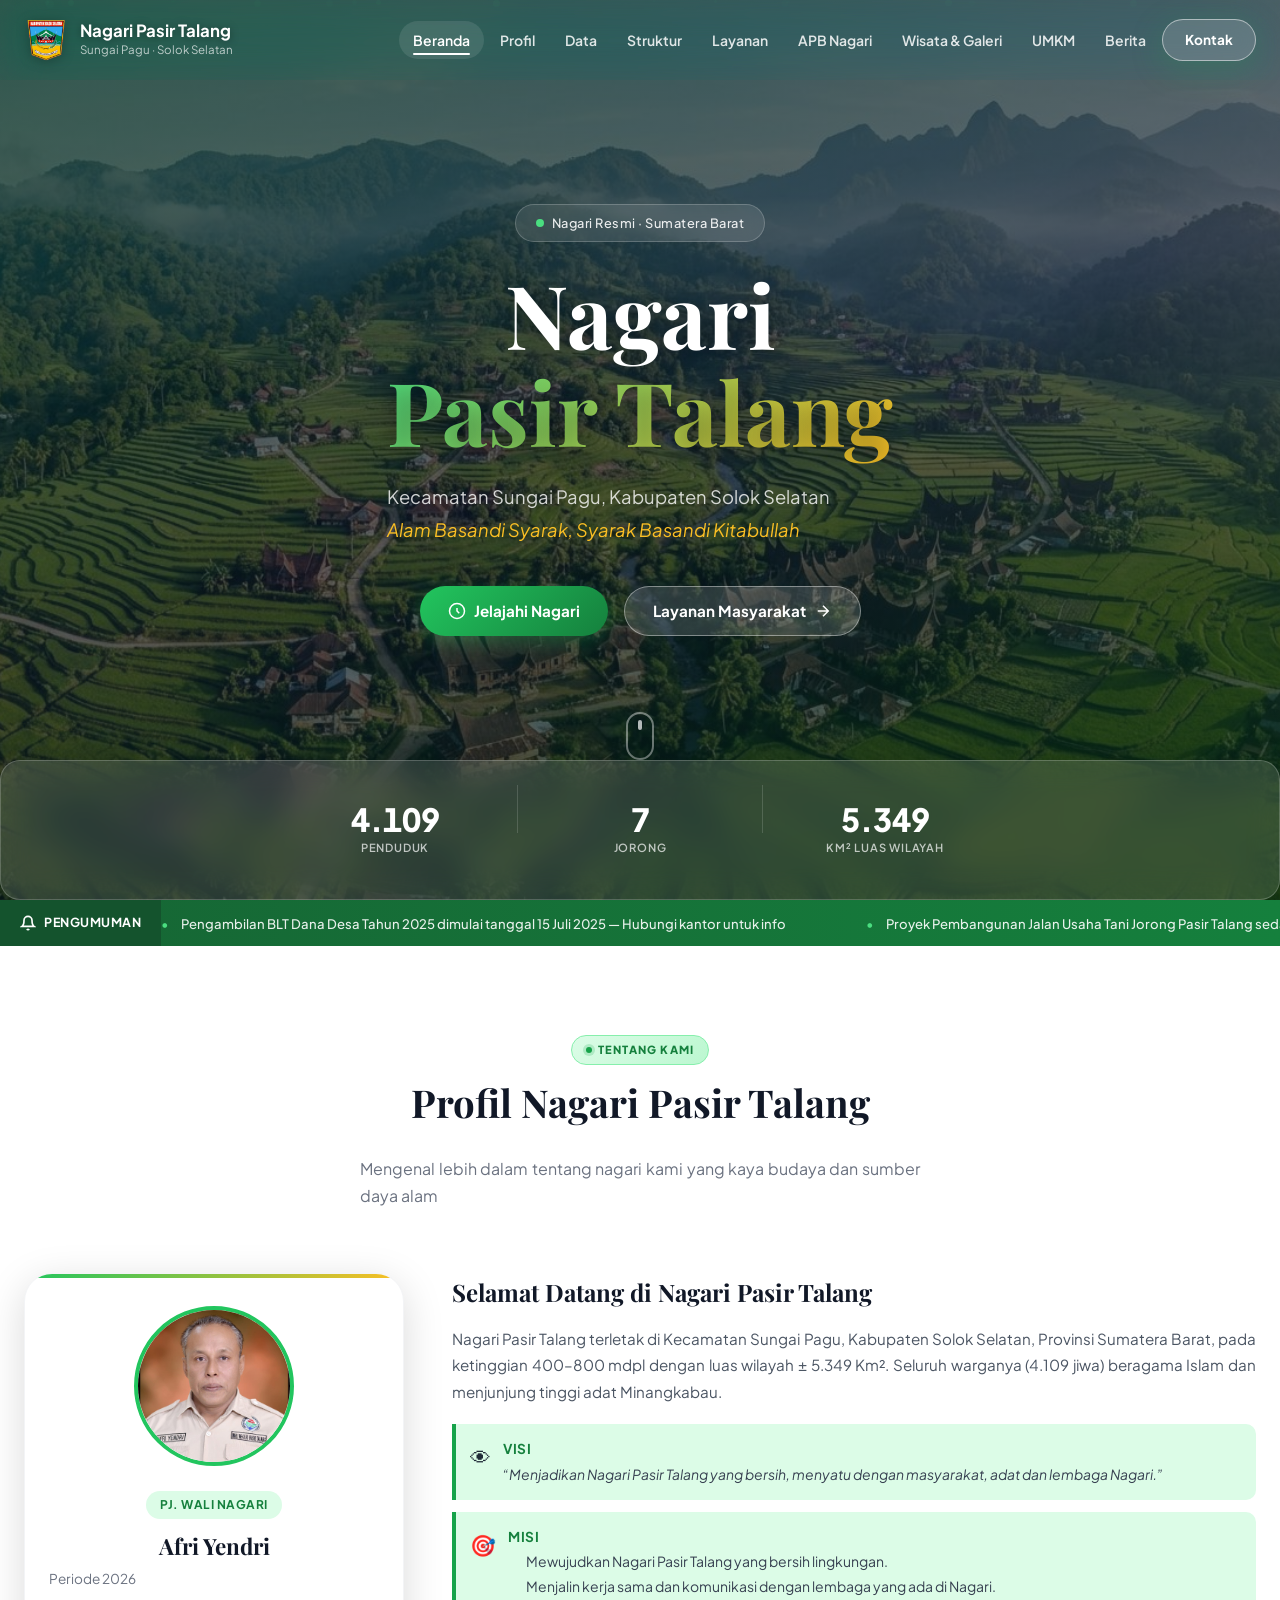
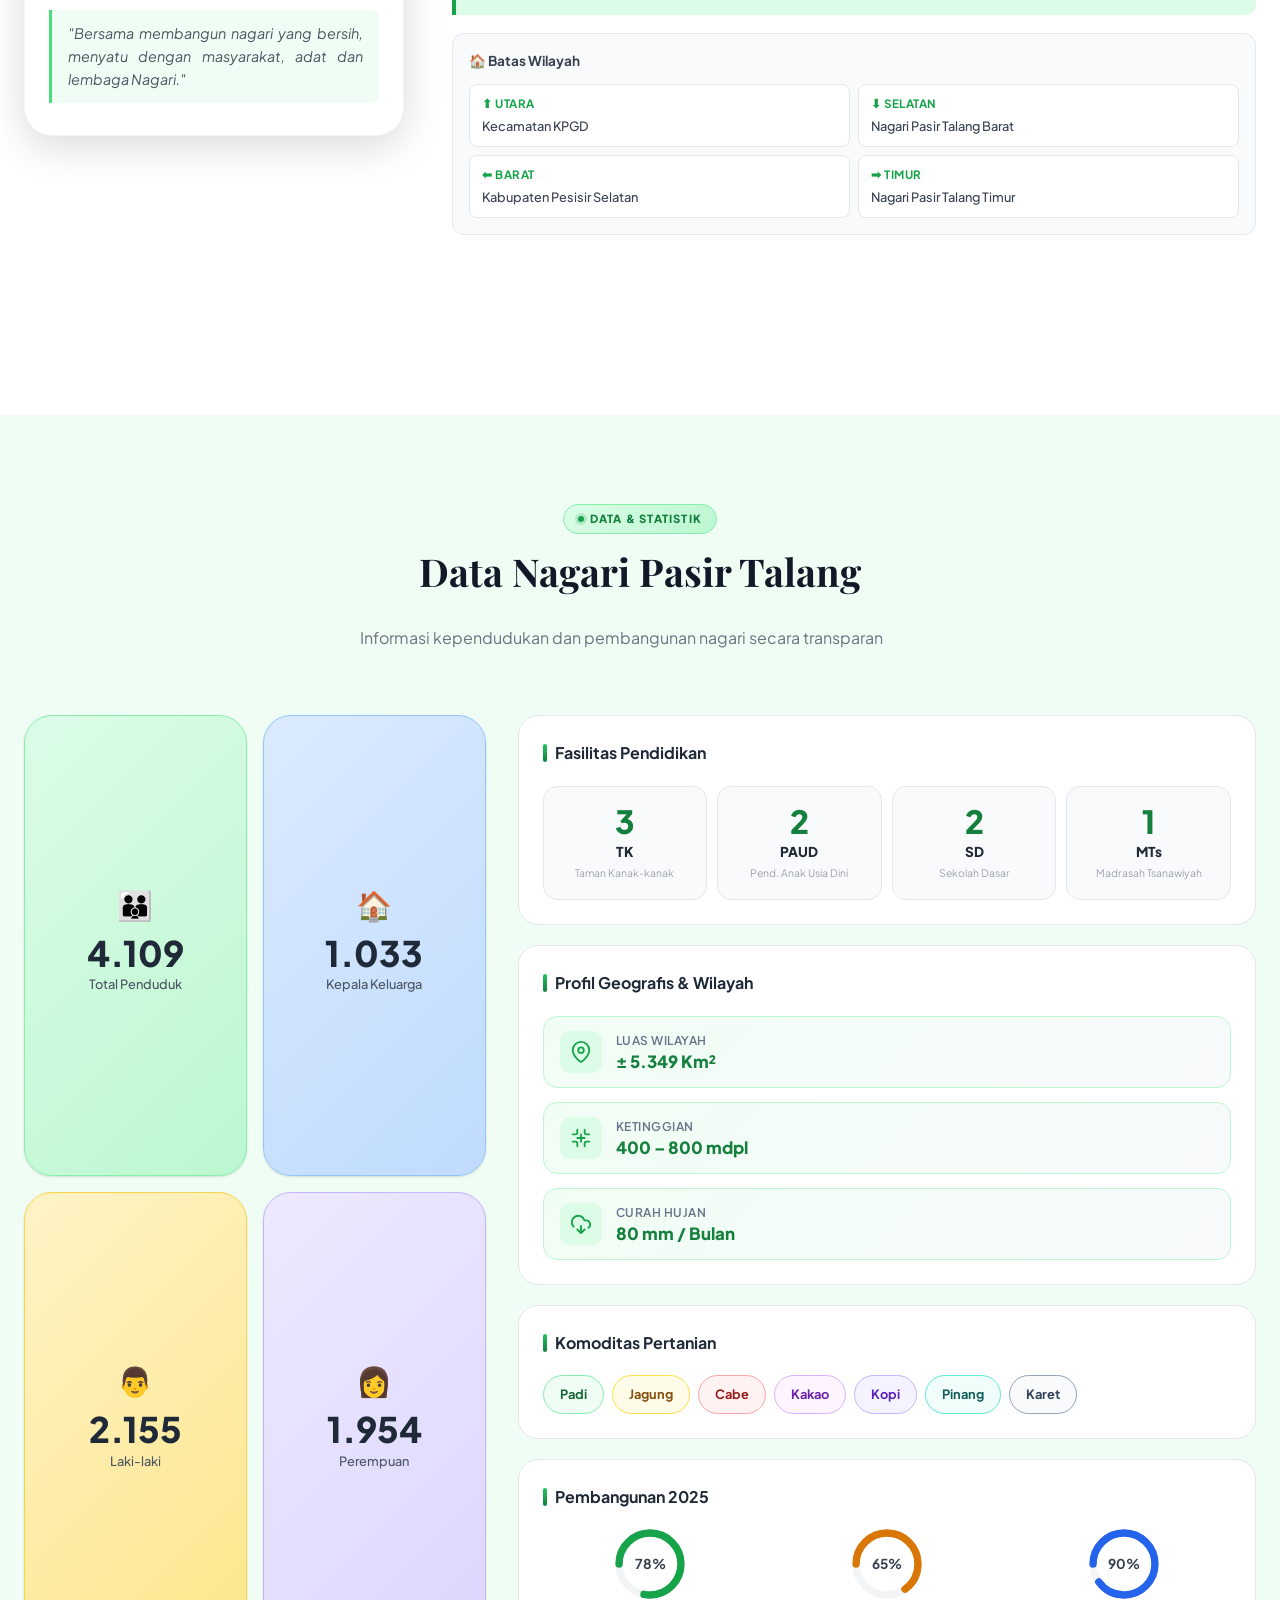
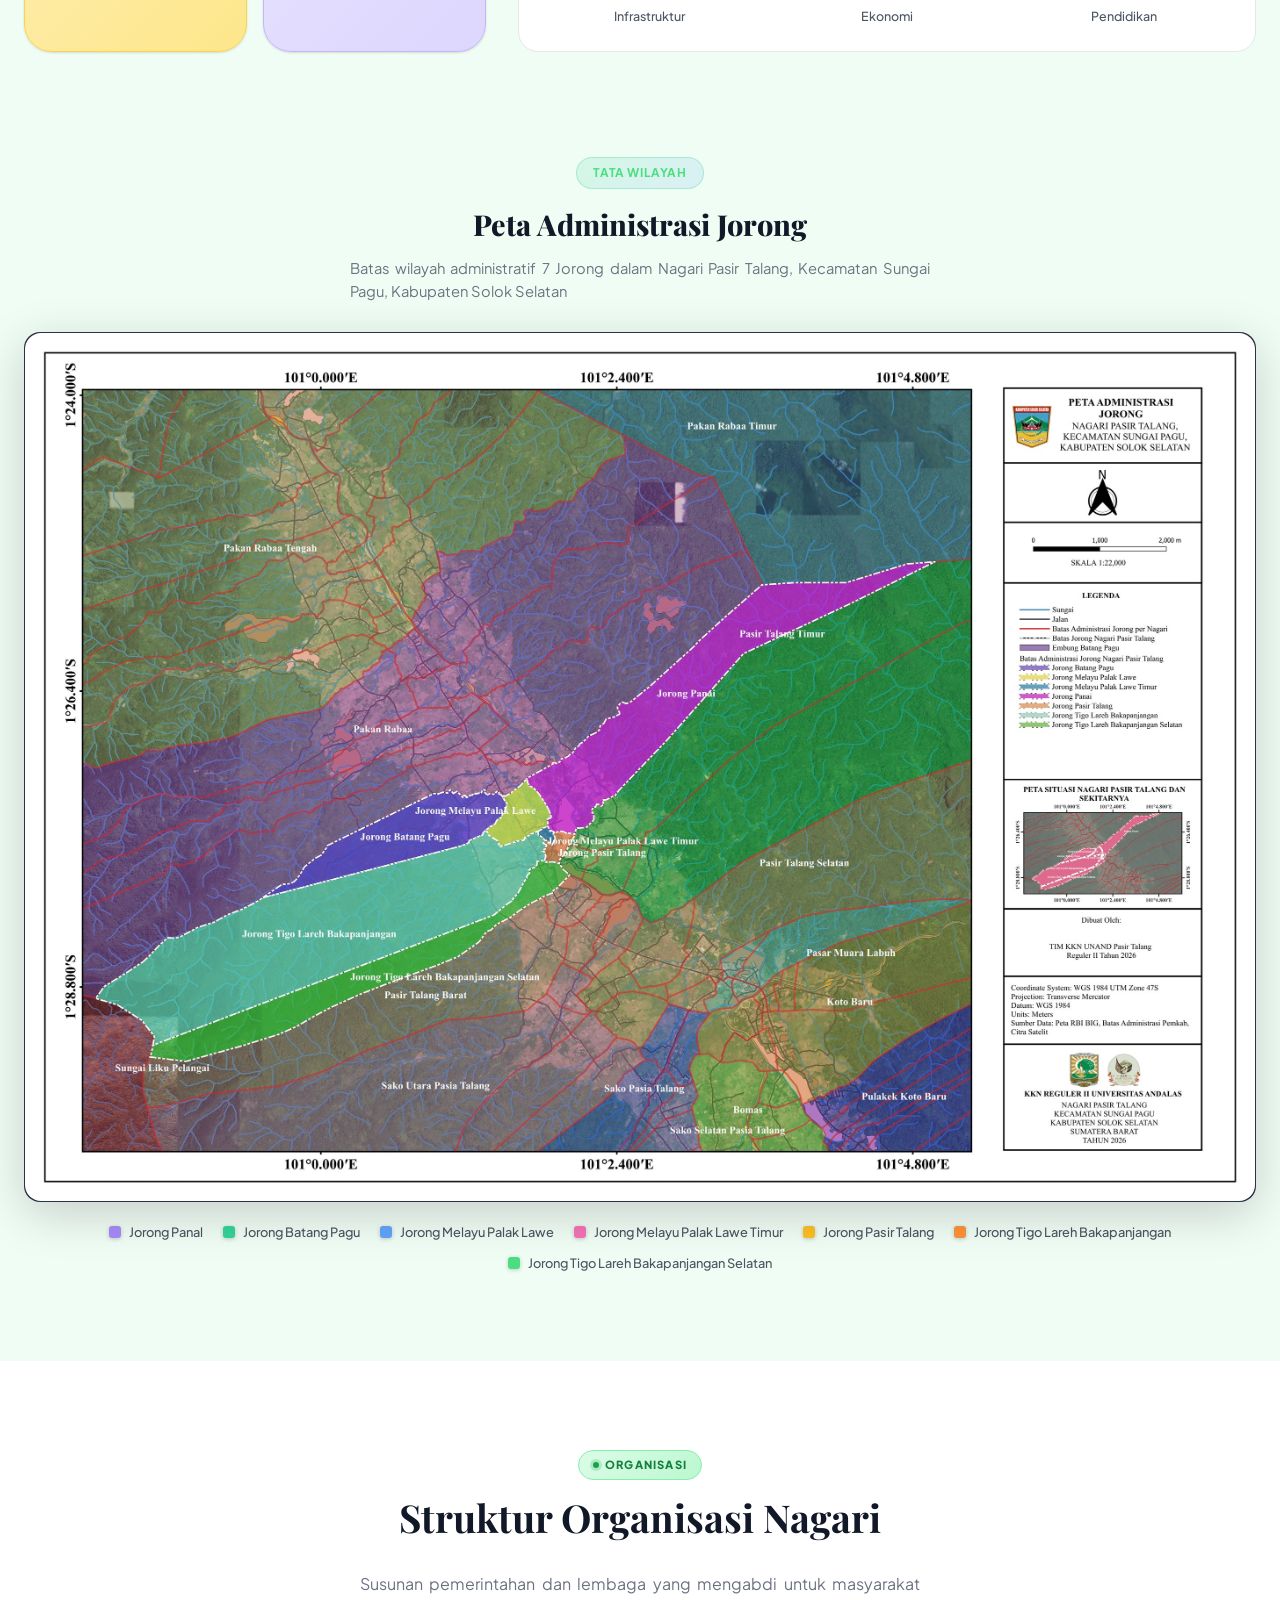
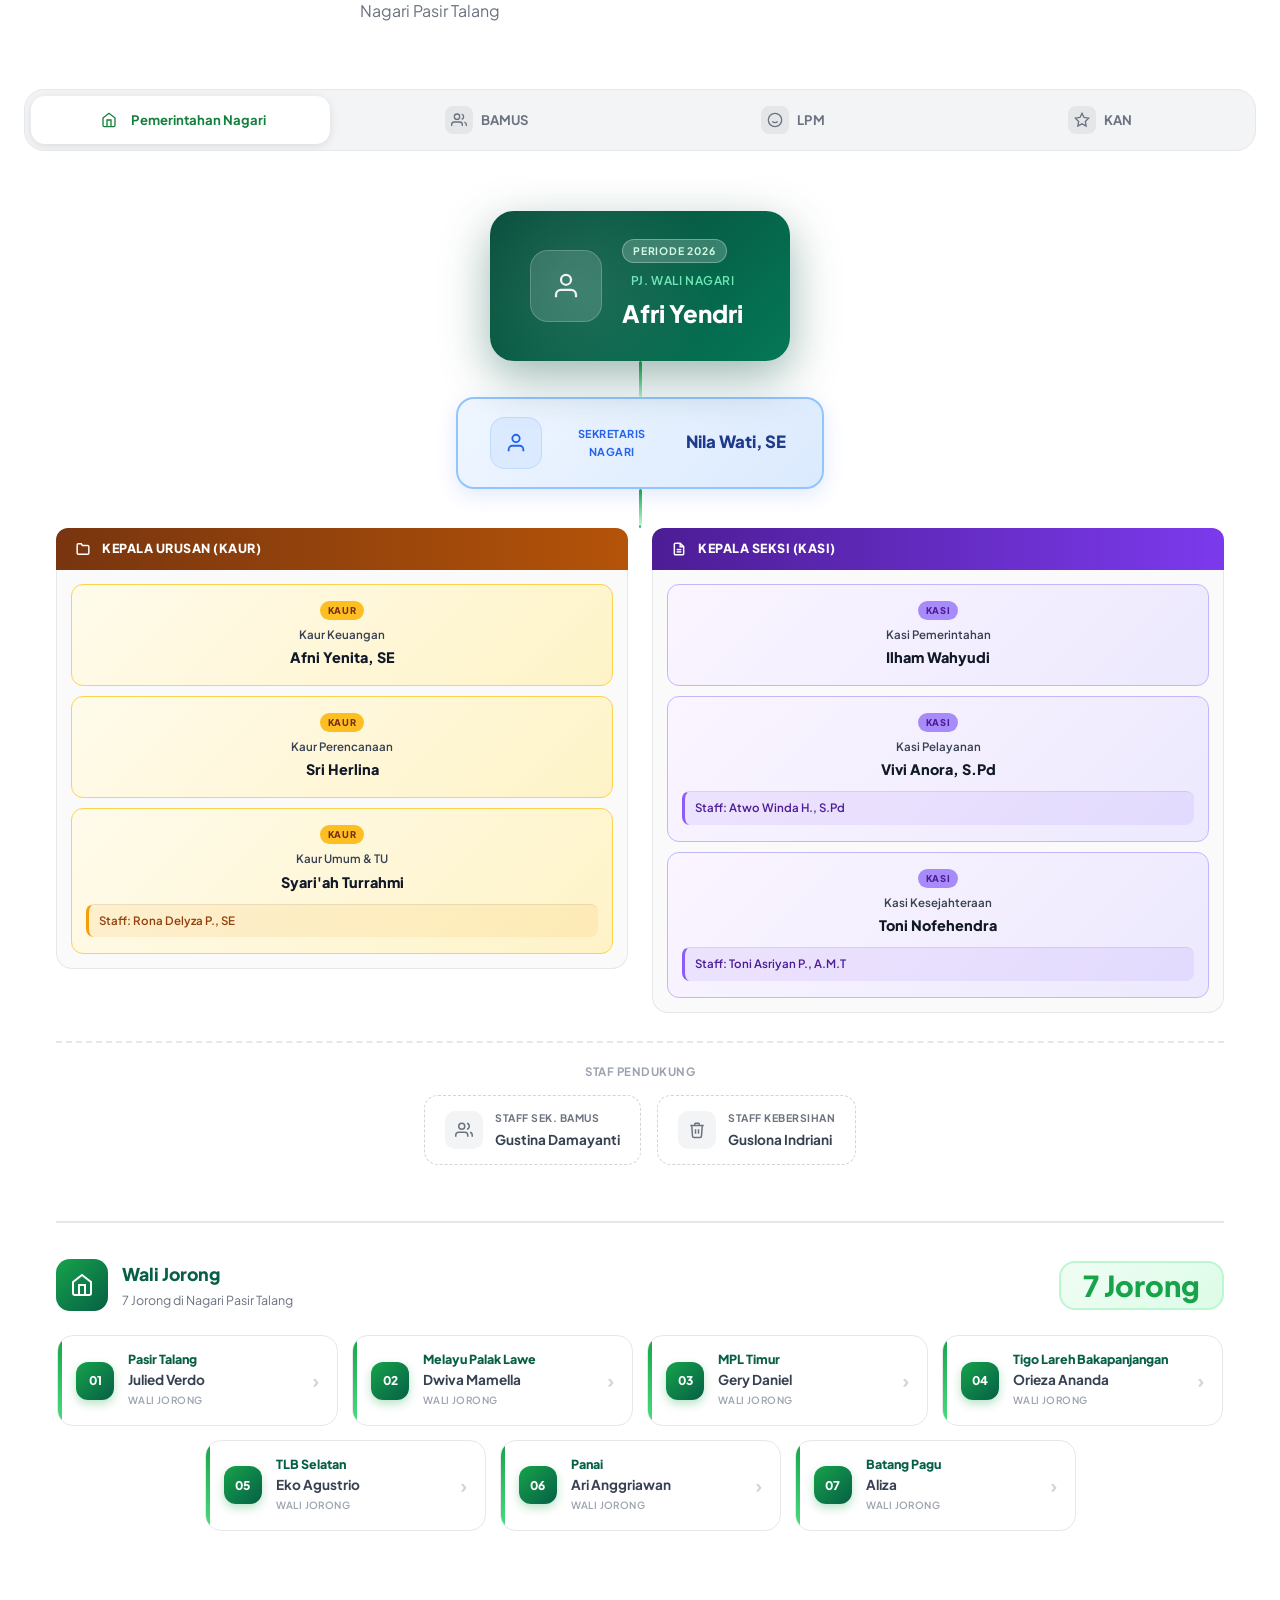
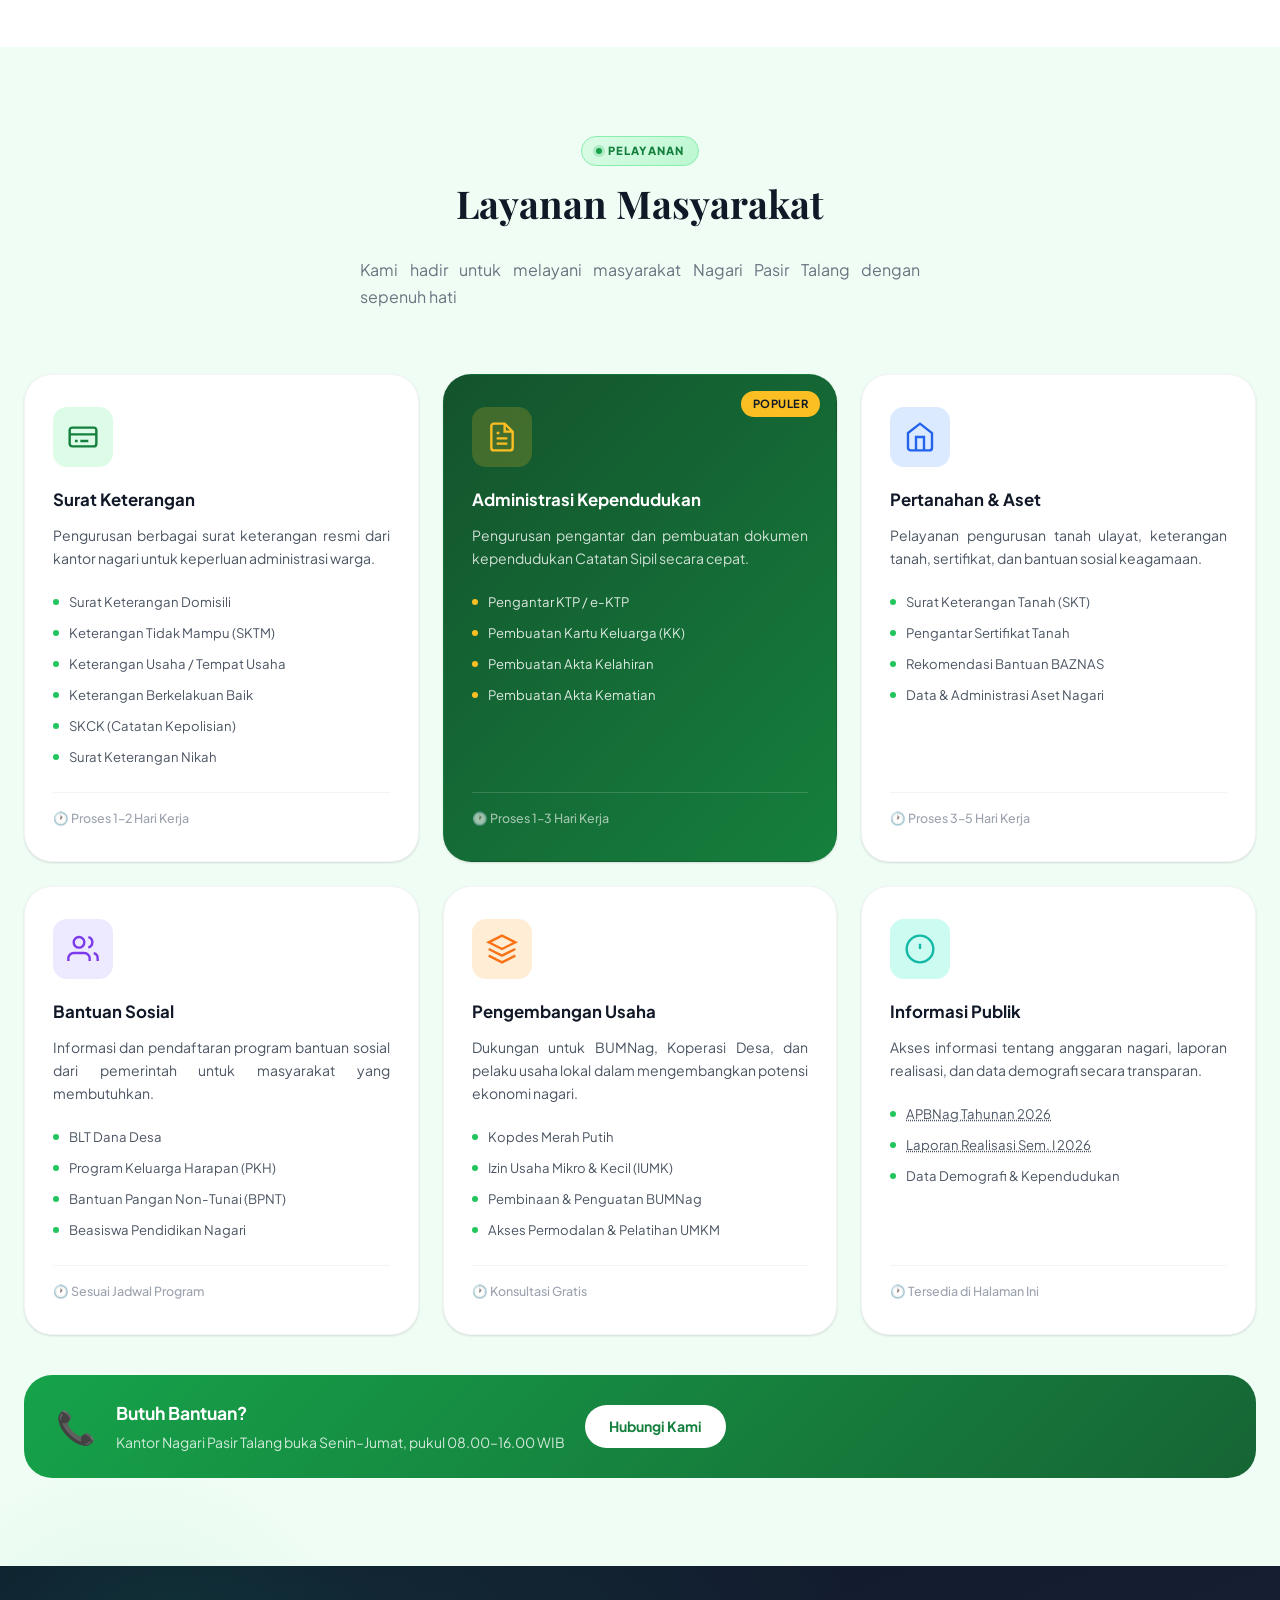
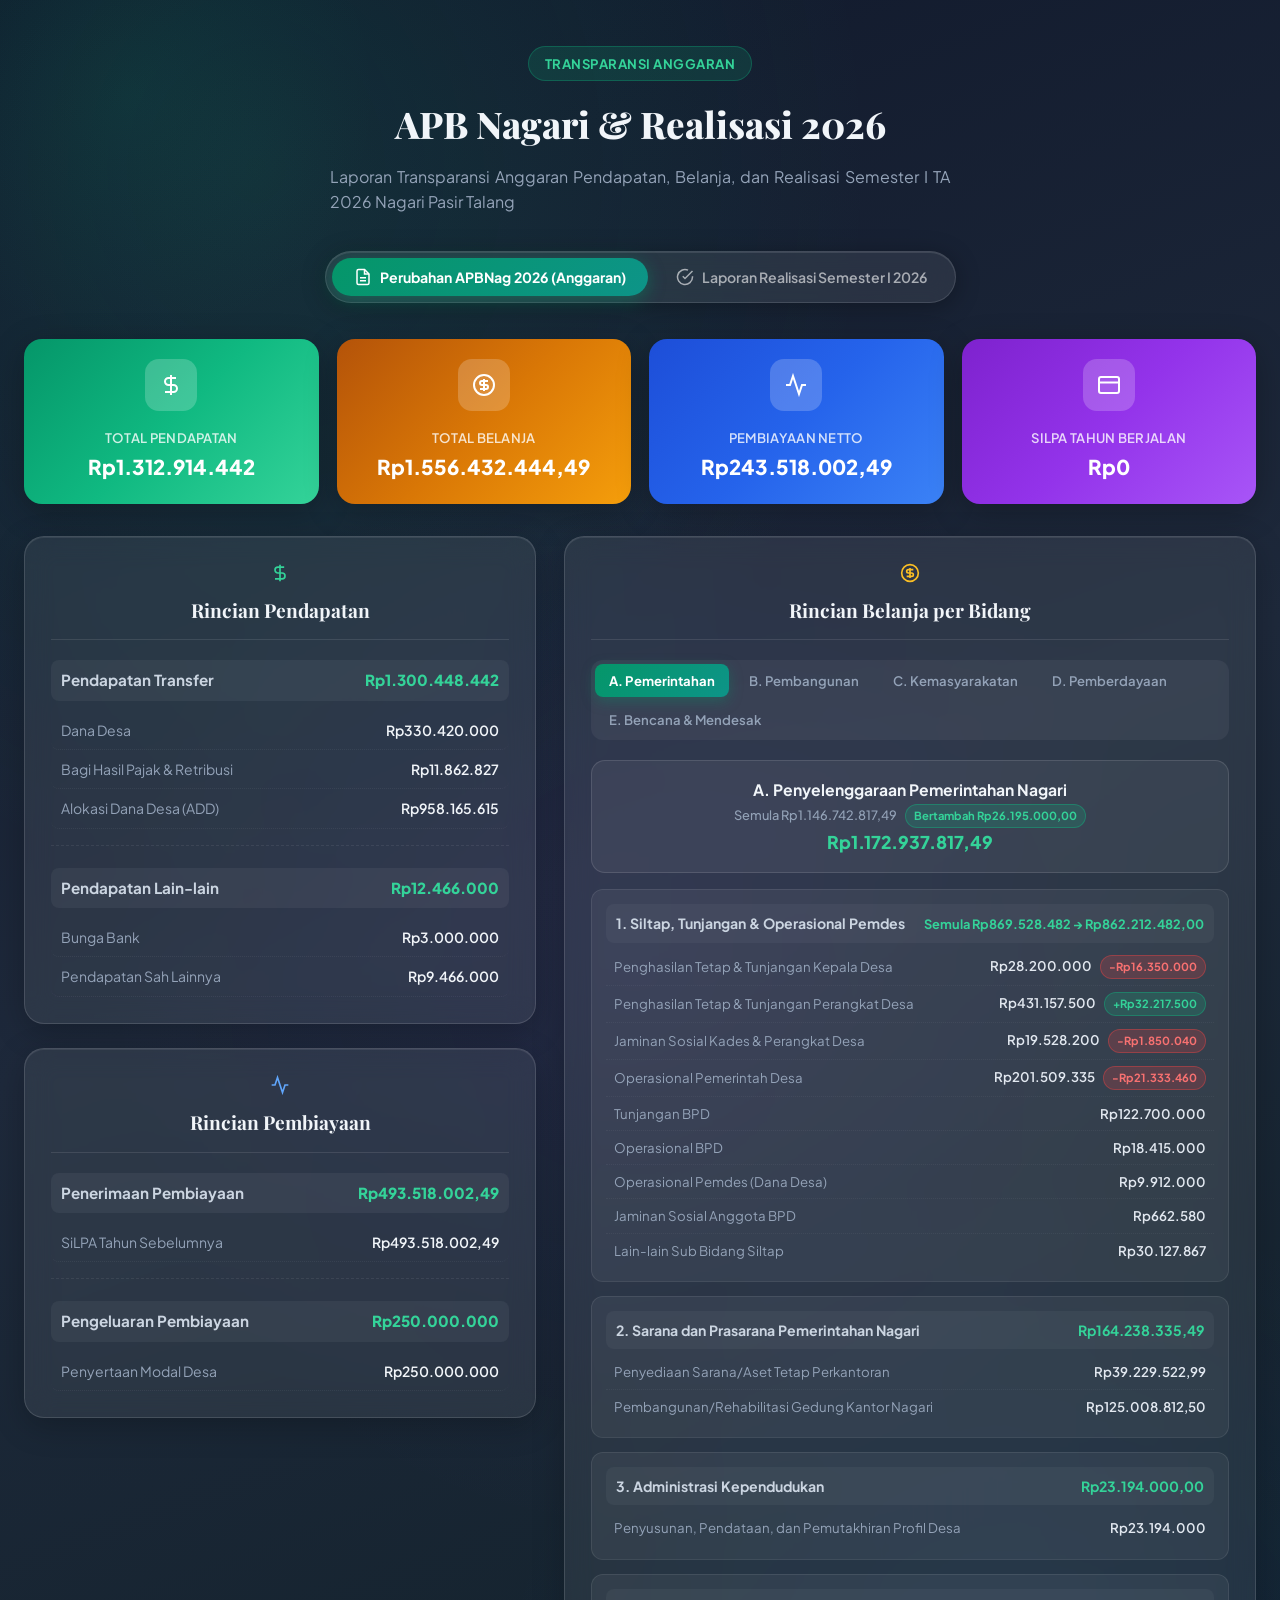
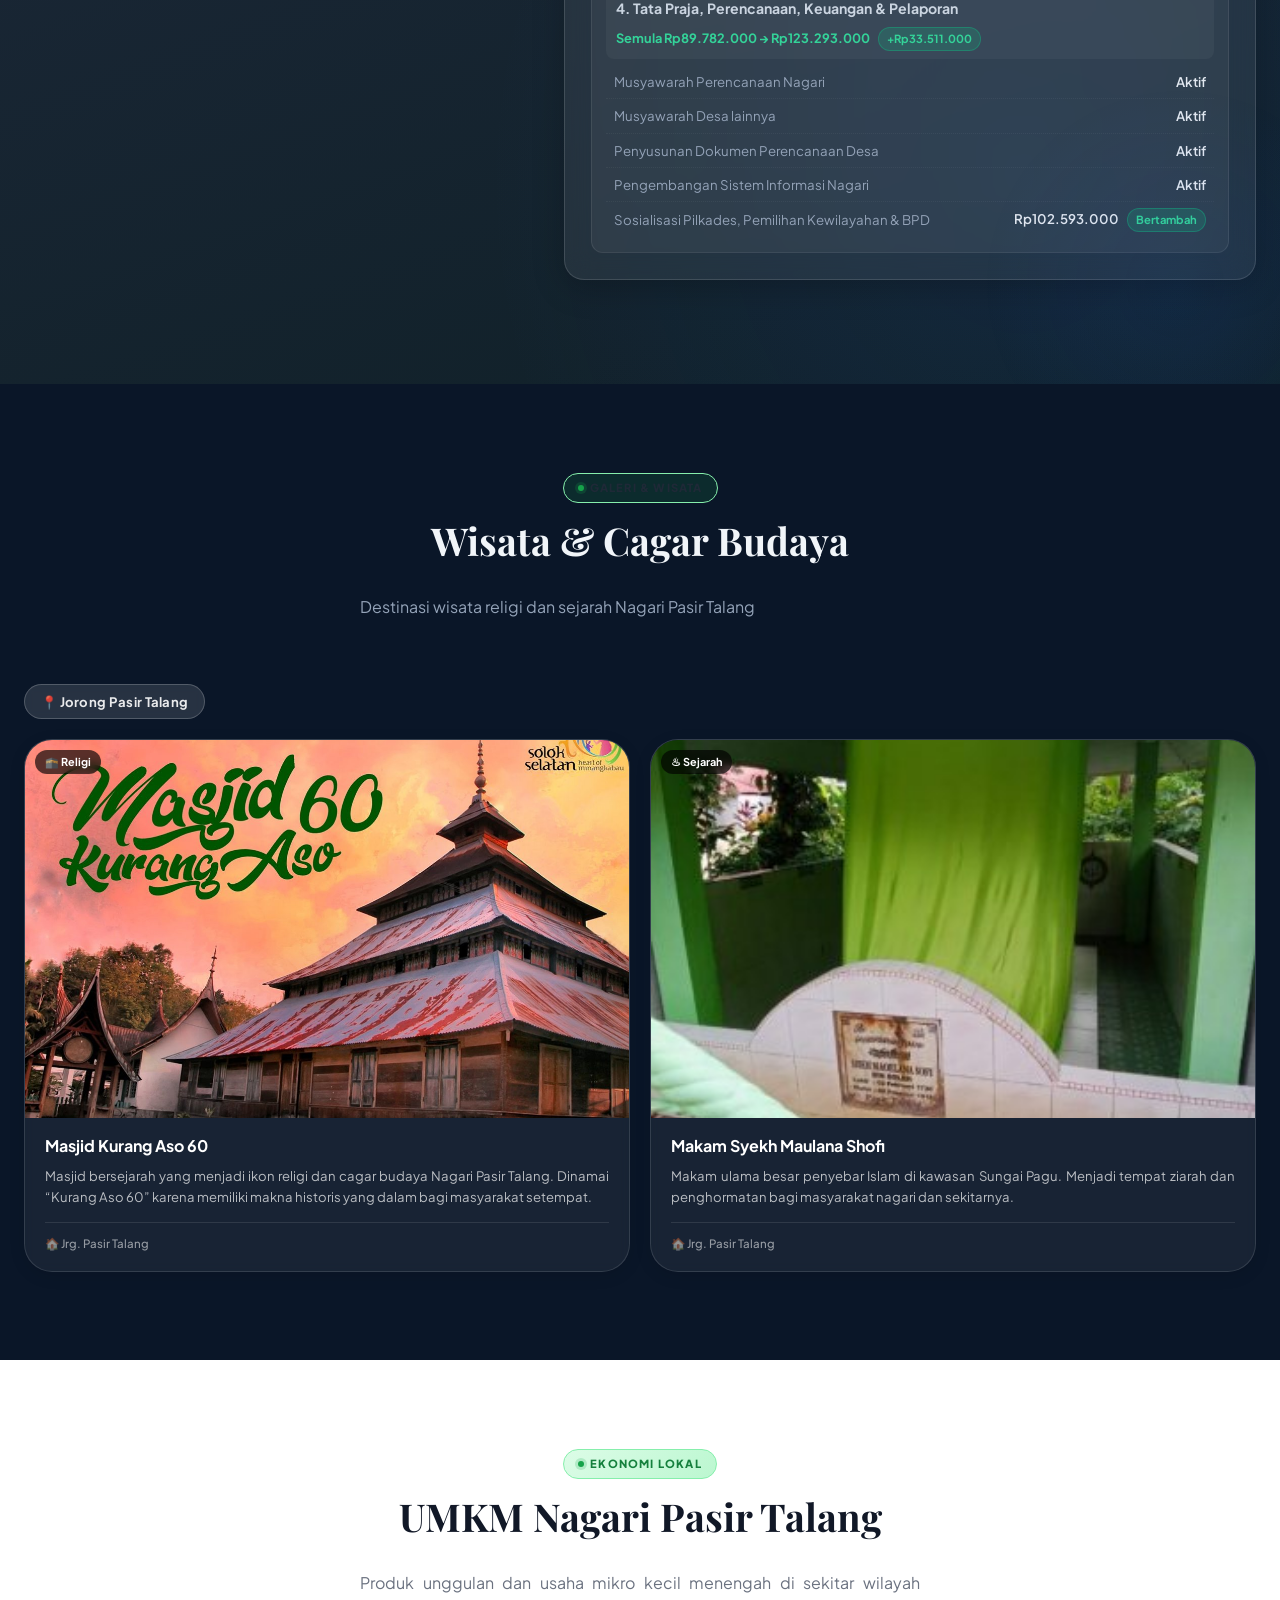
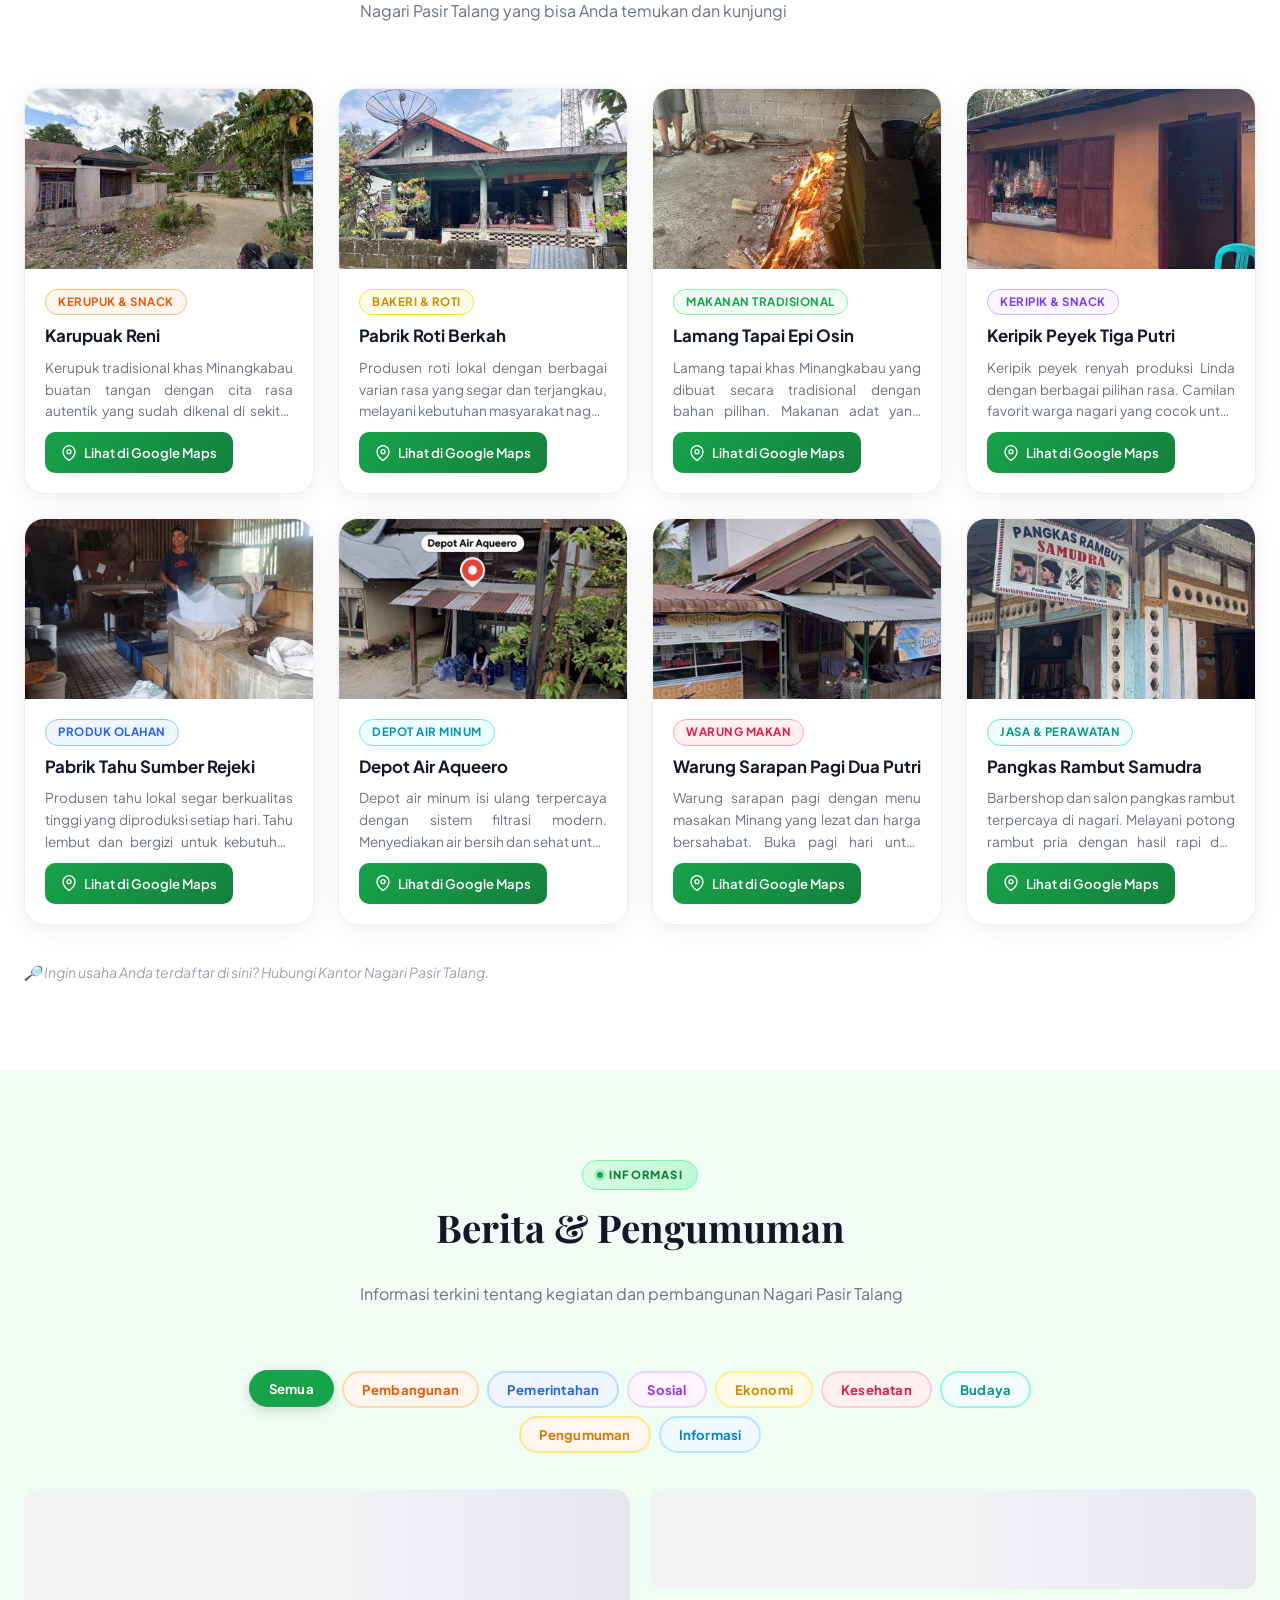
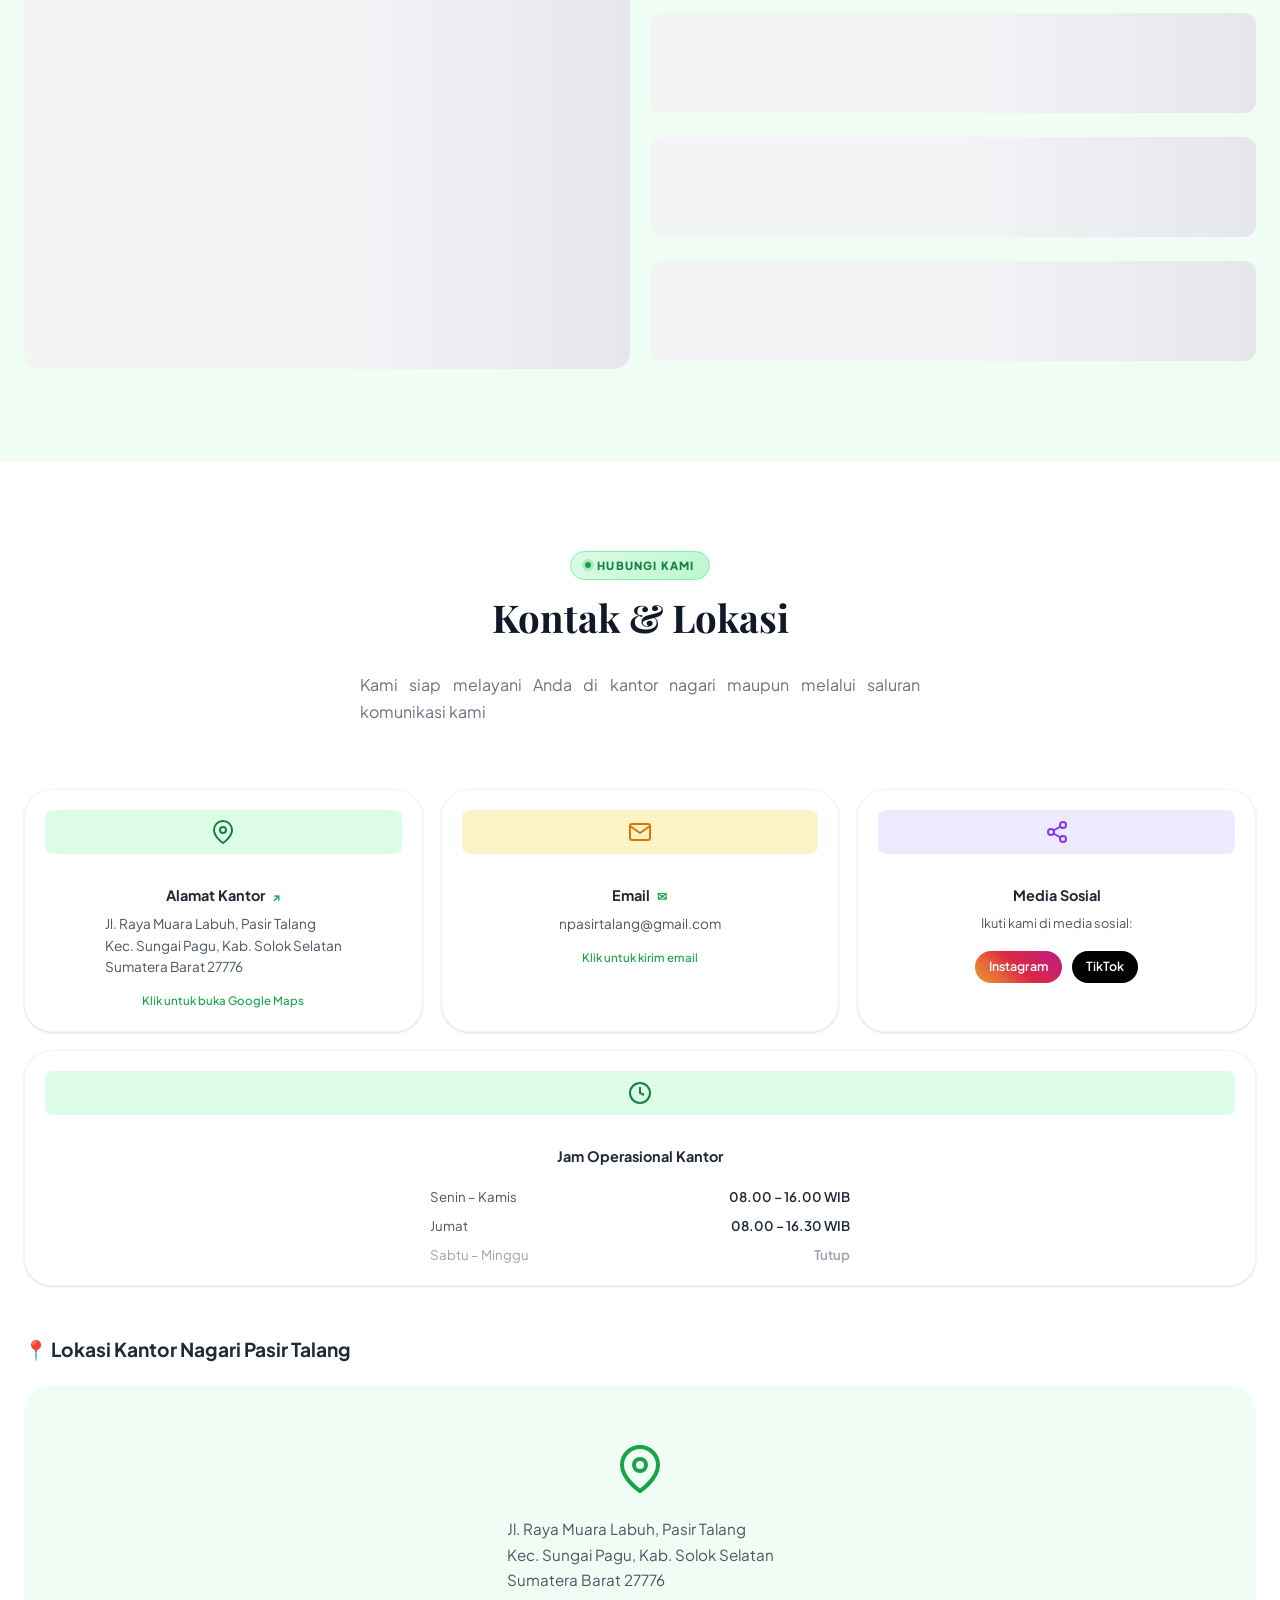
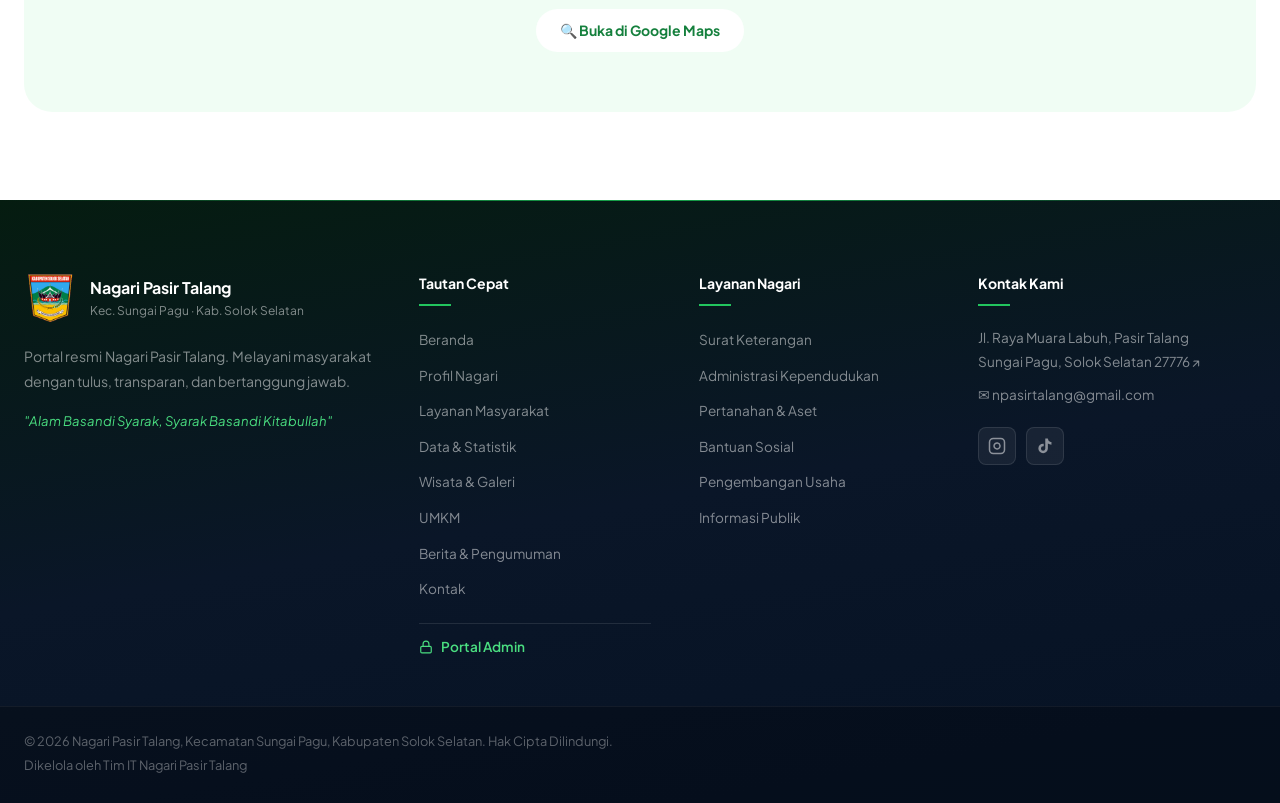
==== commit d6dce2ef: "Fix: perbaiki tag link Luas Wilayah & reposisi hero-scroll agar responsif di hp/tablet/desktop" ====
--- a/index.html
+++ b/index.html
@@ -145,10 +145,10 @@
         <span class="stat-label">Jorong</span>
       </a>
       <div class="hero-stat-divider"></div>
-      <div class="hero-stat">
+      <a href="#statistik" class="hero-stat" title="Lihat data wilayah">
         <span class="stat-num stat-text">5.349</span>
         <span class="stat-label">Km&sup2; Luas Wilayah</span>
-      </div>
+      </a>
     </div>    </div>
   </section>
 
--- a/assets/css/style.css
+++ b/assets/css/style.css
@@ -348,7 +348,7 @@
 }
 
 .hero-scroll {
-  position: absolute; bottom: 180px; left: 50%;
+  position: absolute; bottom: 140px; left: 50%;
   transform: translateX(-50%);
   z-index: 2;
 }
@@ -1483,6 +1483,7 @@
 }
 
 @media (max-width: 768px) {
+  .hero-scroll { bottom: 110px; }
   .section { padding: 64px 0; }
   .nav-links { display: none; flex-direction: column; gap: 4px;
     position: fixed; top: 0; right: 0; bottom: 0;
@@ -1513,6 +1514,7 @@
 }
 
 @media (max-width: 480px) {
+  .hero-scroll { bottom: 80px; }
   .hero-title    { font-size: 2.5rem; }
   .hero-buttons  { flex-direction: column; }
   .galeri-grid   { grid-template-columns: 1fr; }
@@ -6220,8 +6222,11 @@
   /* APB title */
   .apb-title { font-size: 1.4rem !important; }
 
-  /* Hero stats: 2 per row */
-  .hero-stats { display: grid !important; grid-template-columns: repeat(2, 1fr) !important; gap: 10px !important; }
+  /* Hero stats: 3 per row */
+  .hero-stats { display: grid !important; grid-template-columns: repeat(3, 1fr) !important; gap: 4px !important; padding: 12px 6px !important; }
+  .hero-stat { padding: 10px 4px !important; }
+  .stat-num { font-size: 1.2rem !important; }
+  .stat-label { font-size: 0.6rem !important; text-align: center; line-height: 1.2; }
 
   /* Big stats */
   .big-stat-card { flex-direction: row !important; align-items: center !important; gap: 12px !important; }
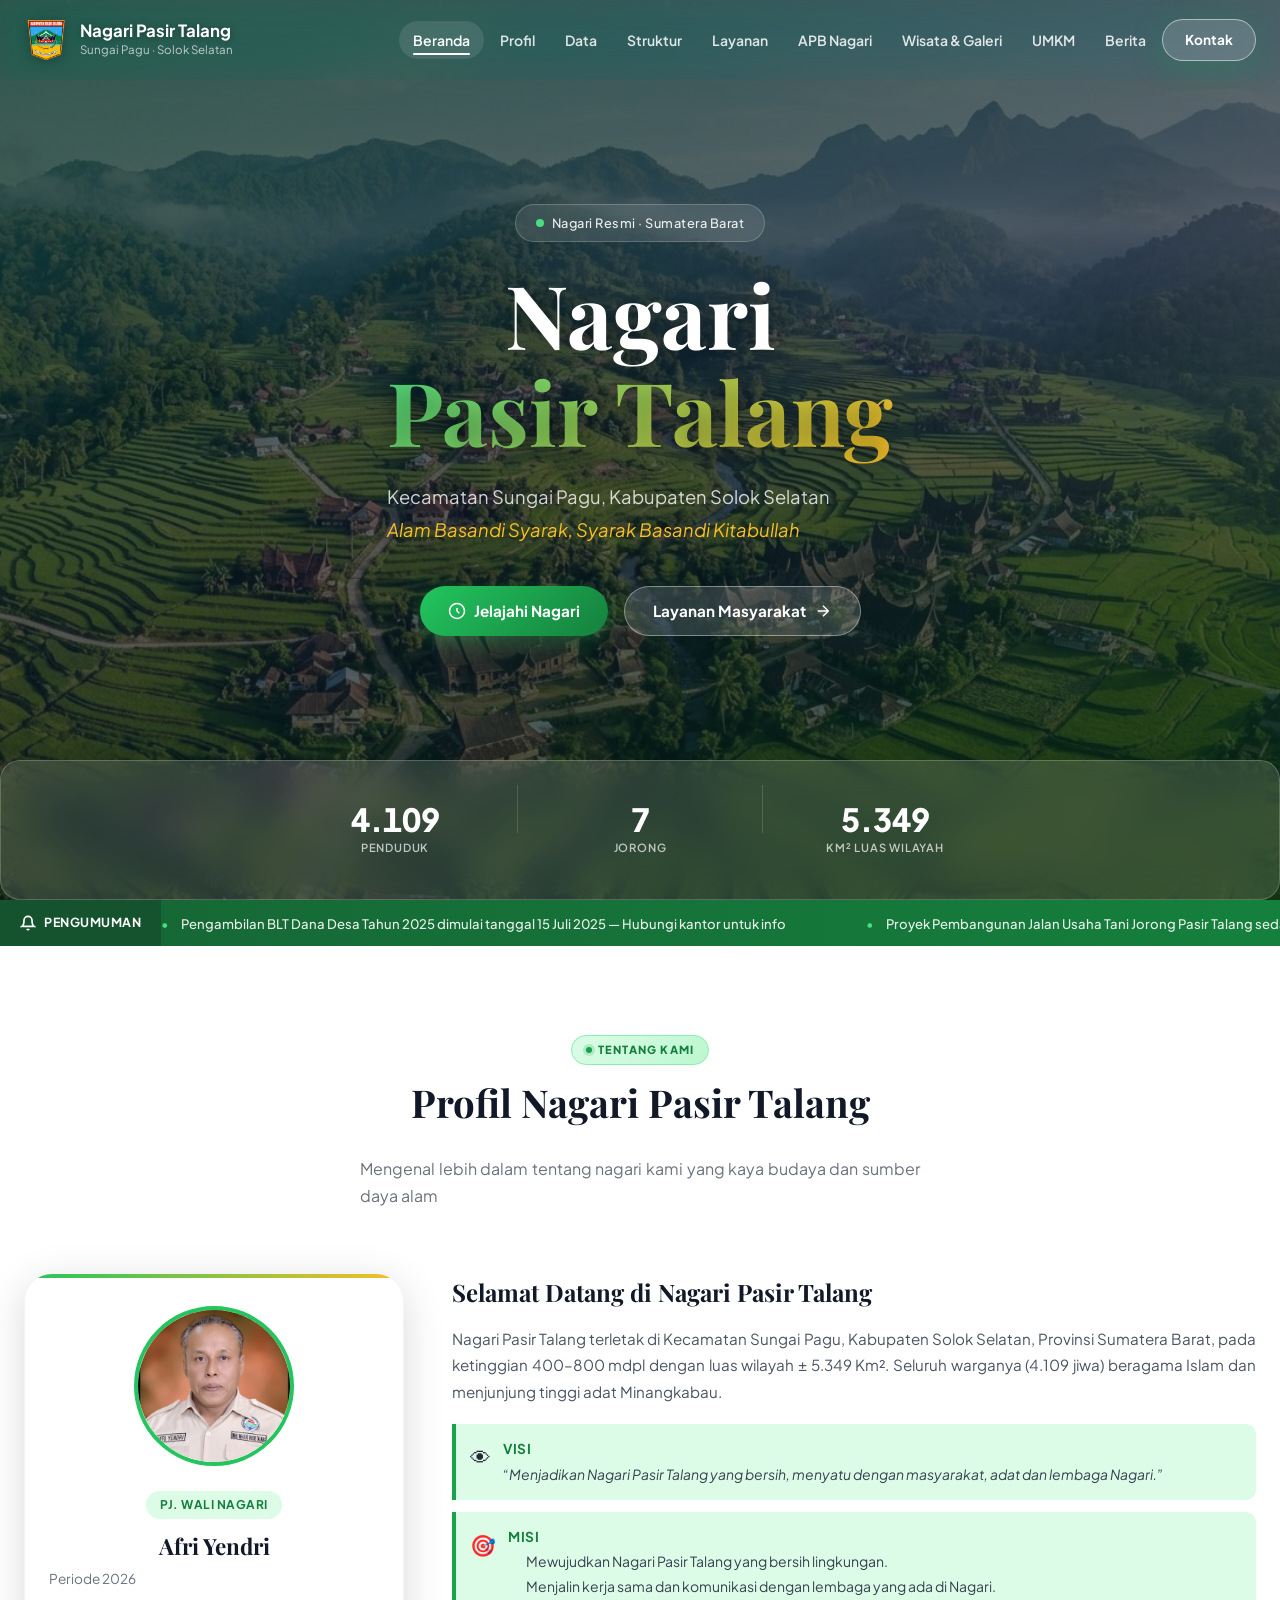
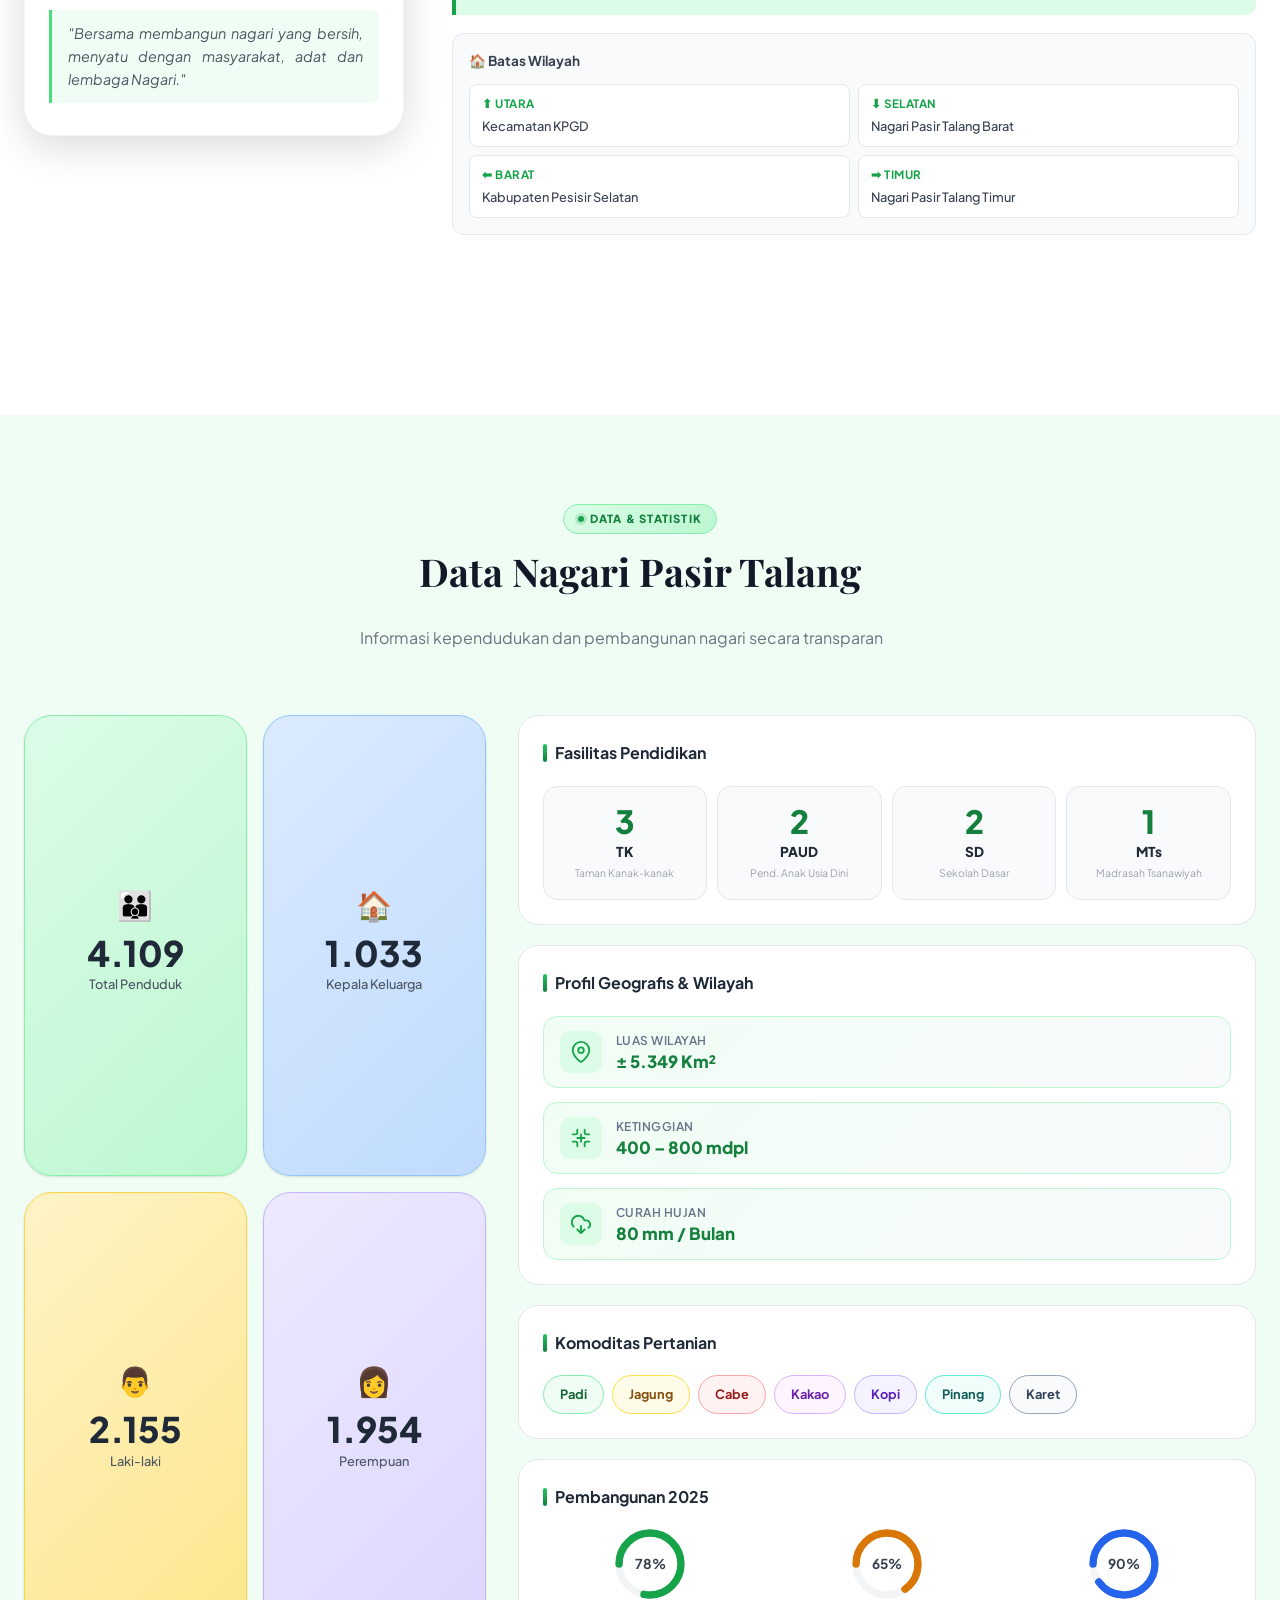
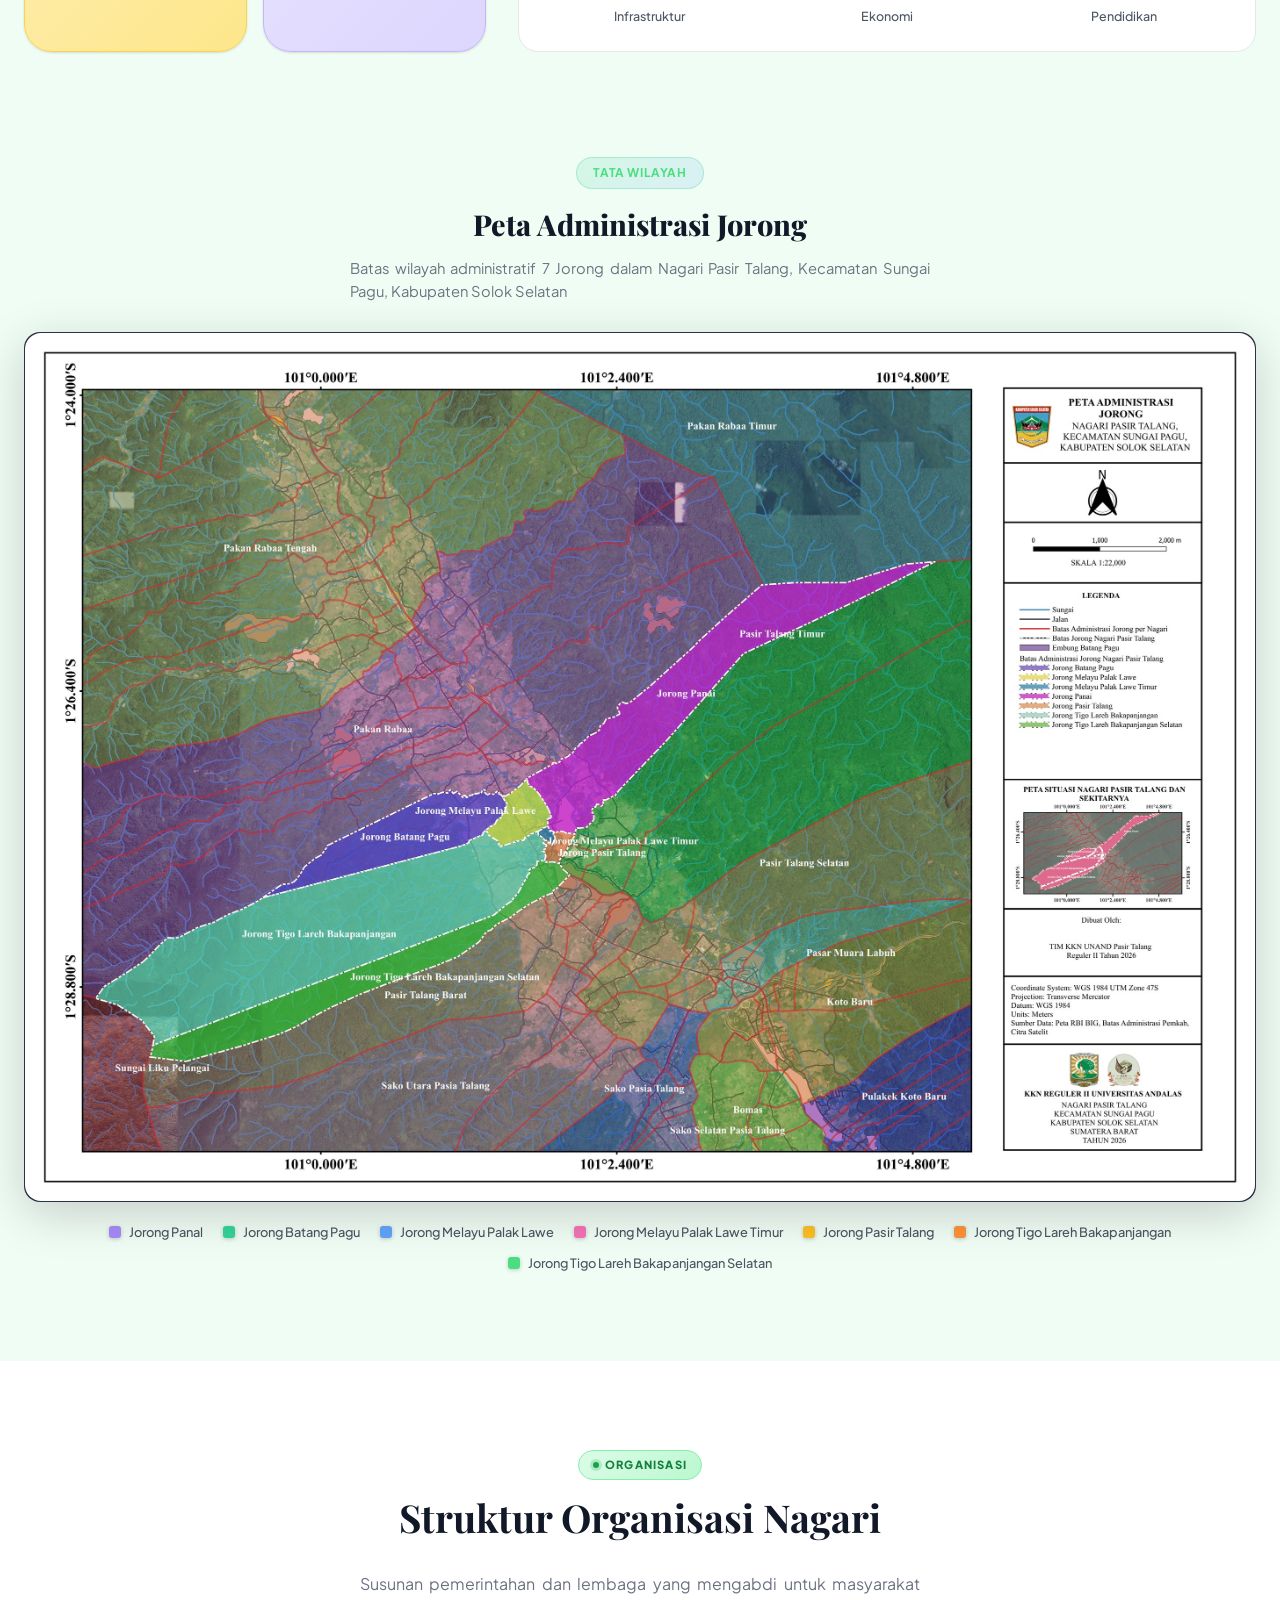
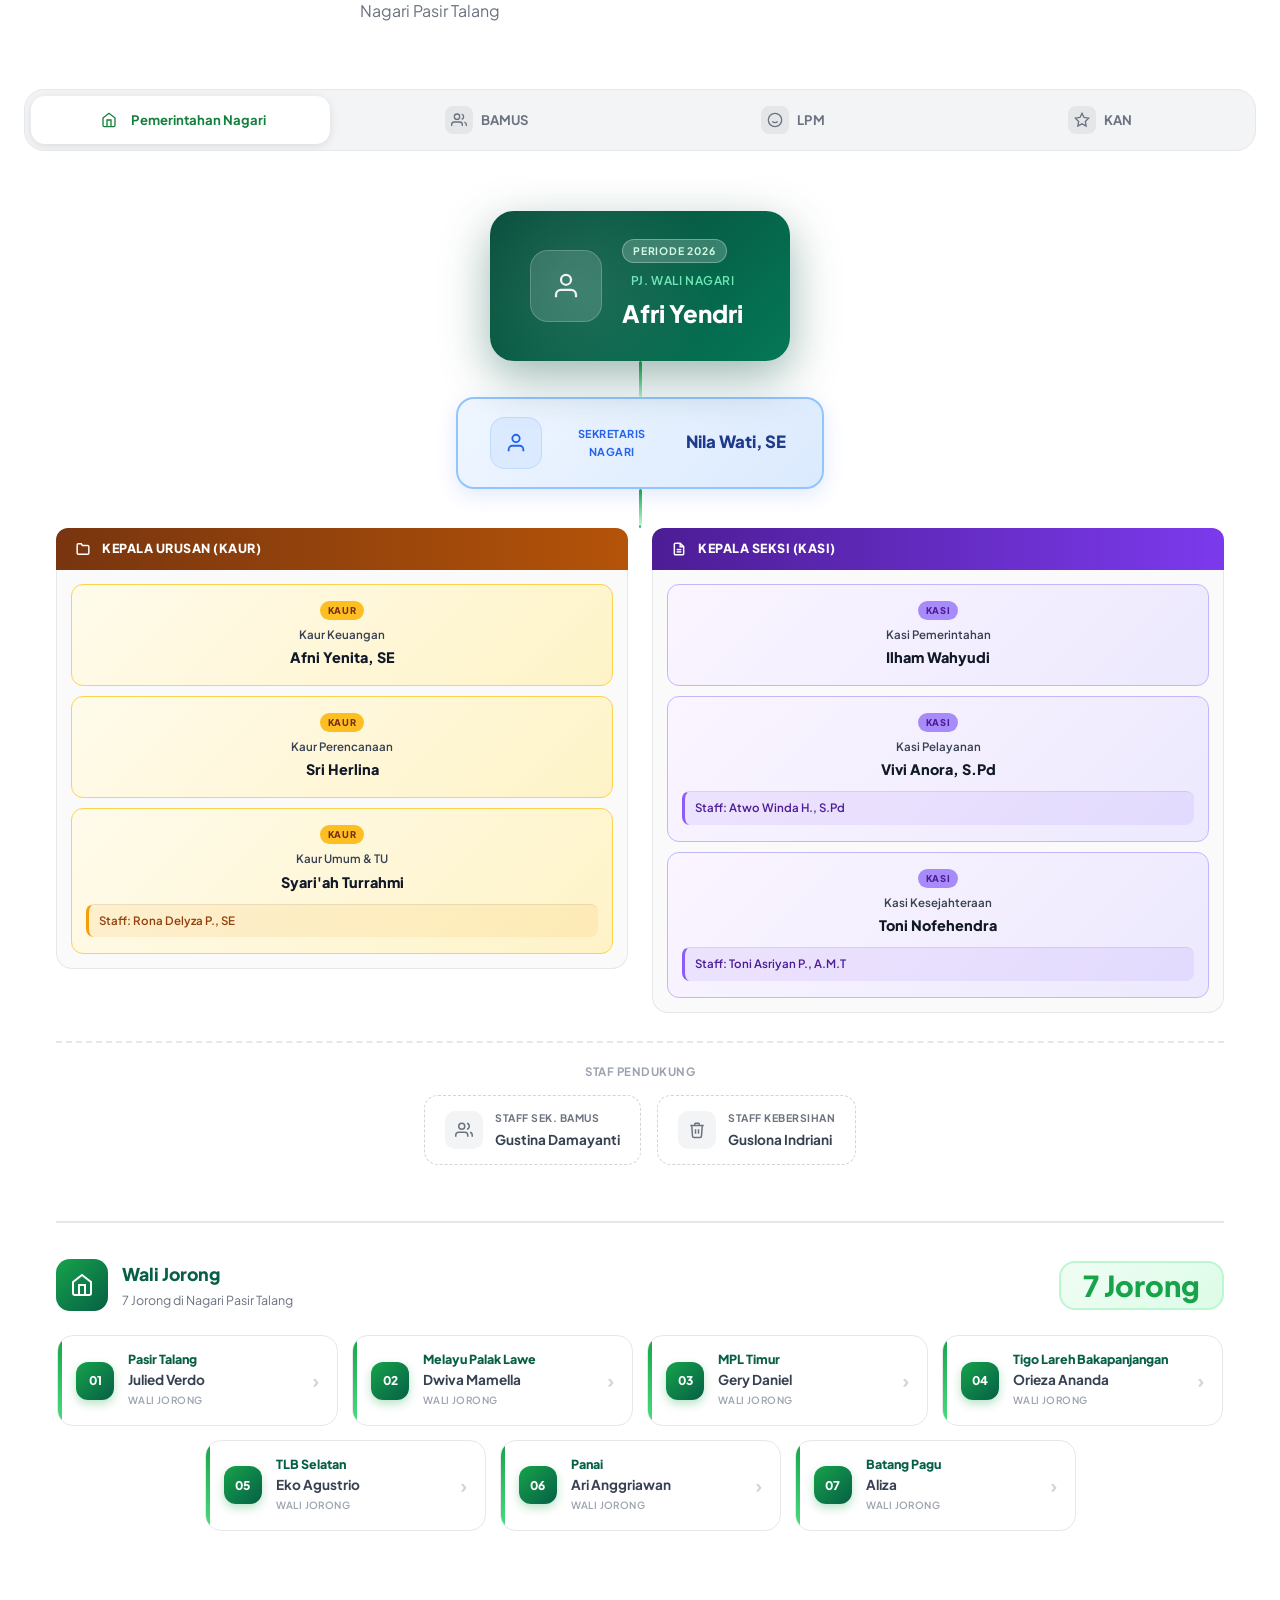
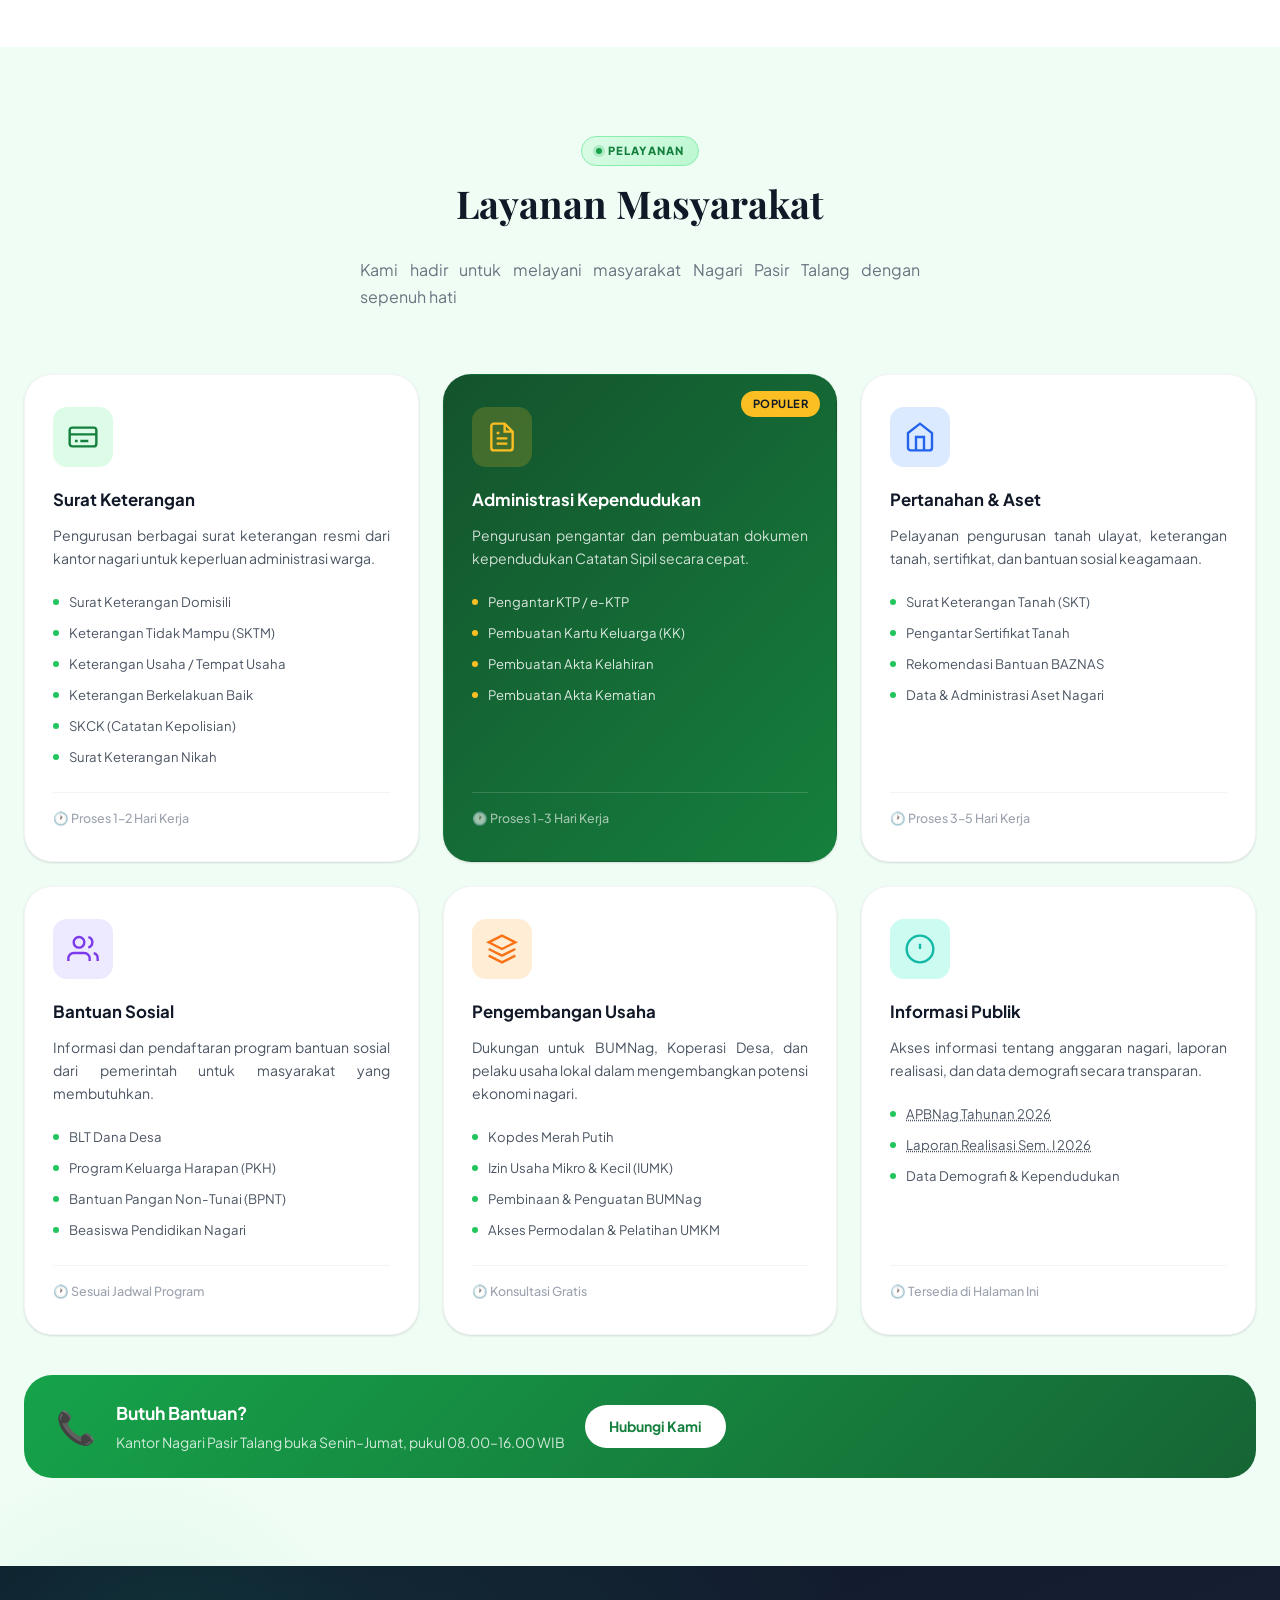
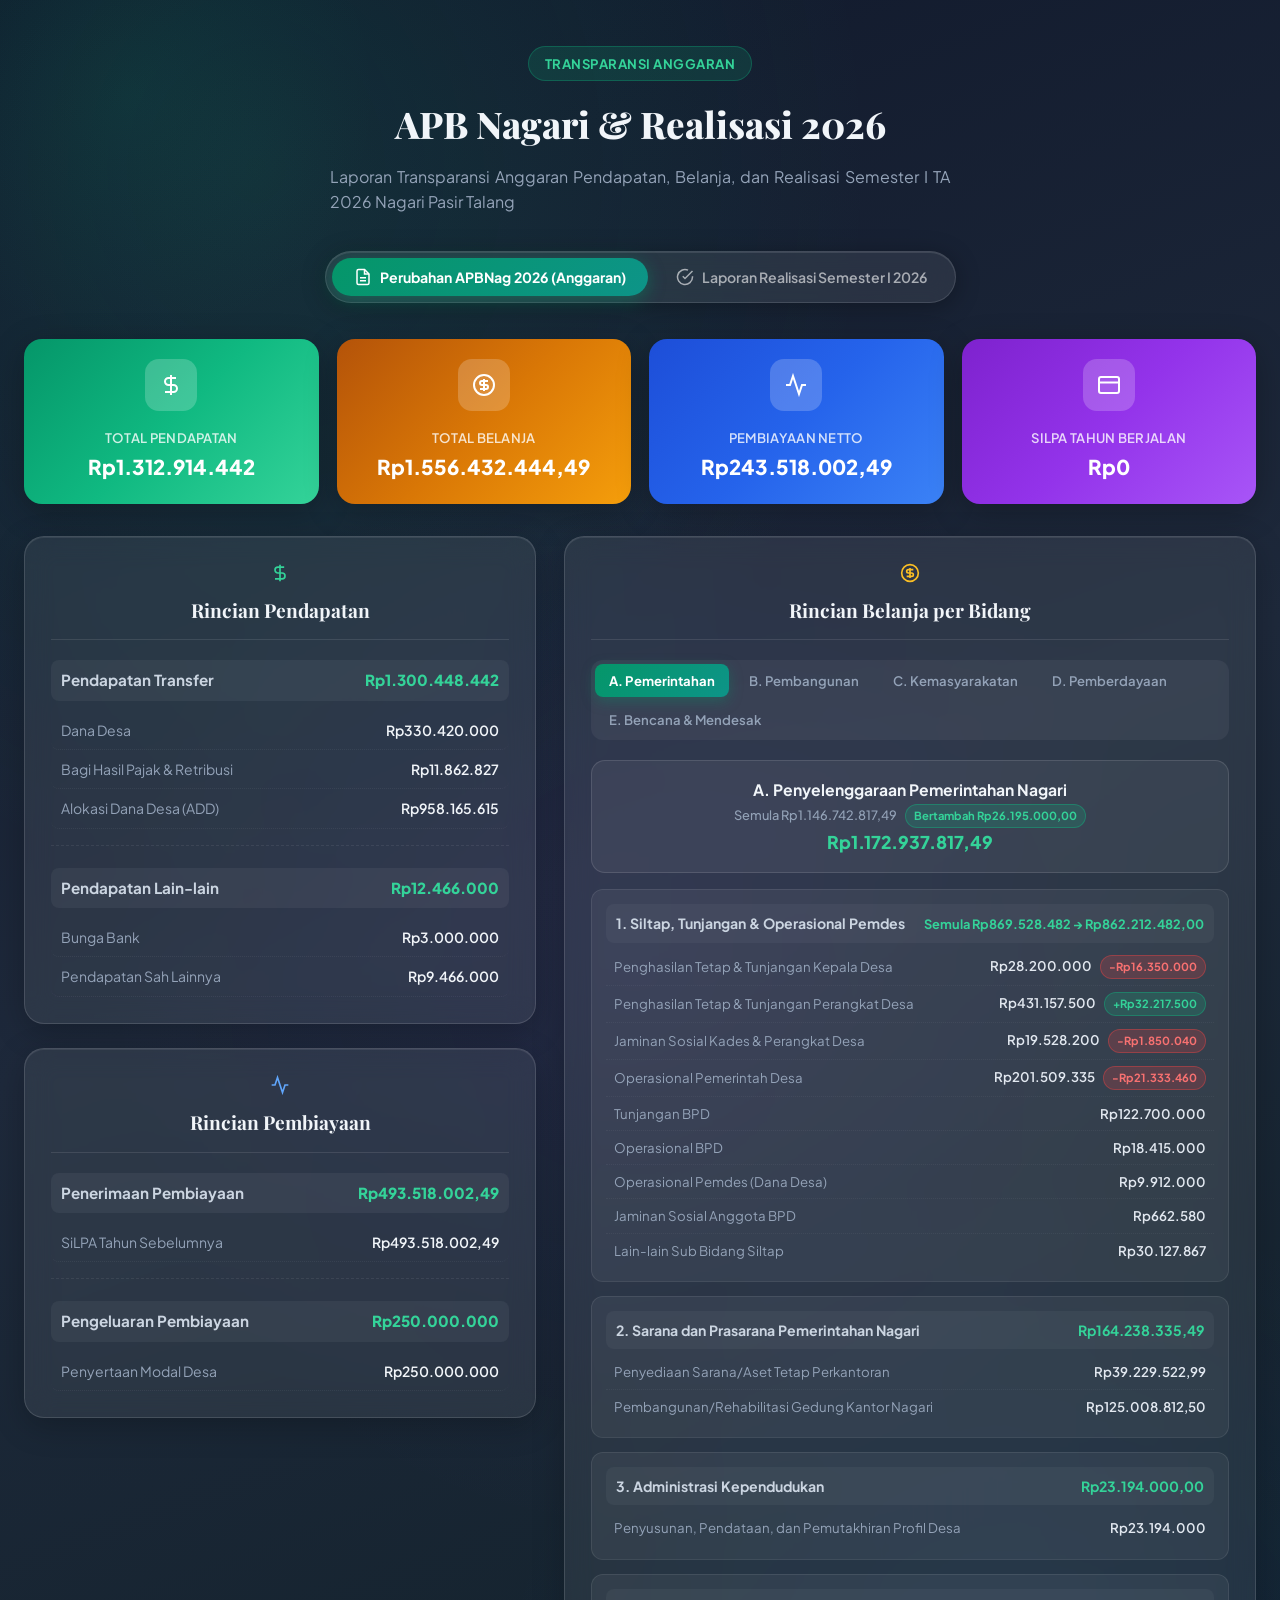
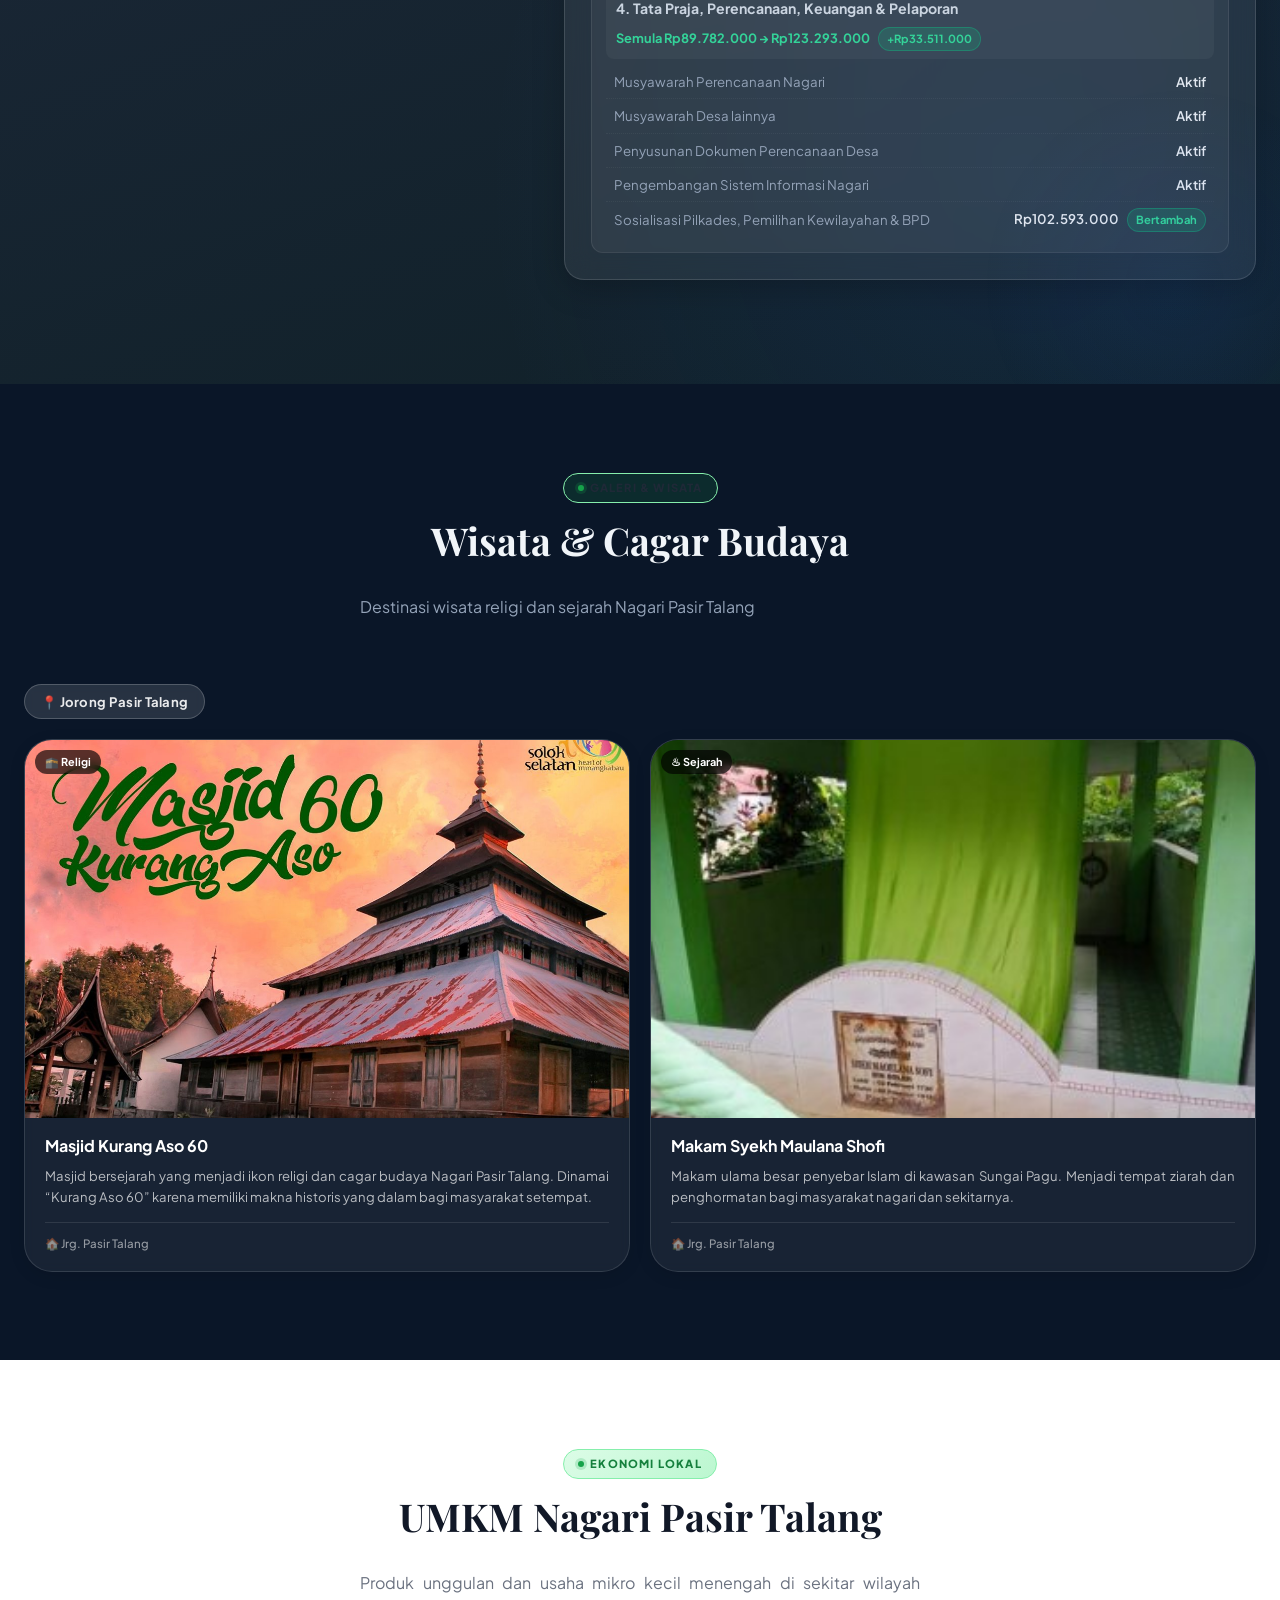
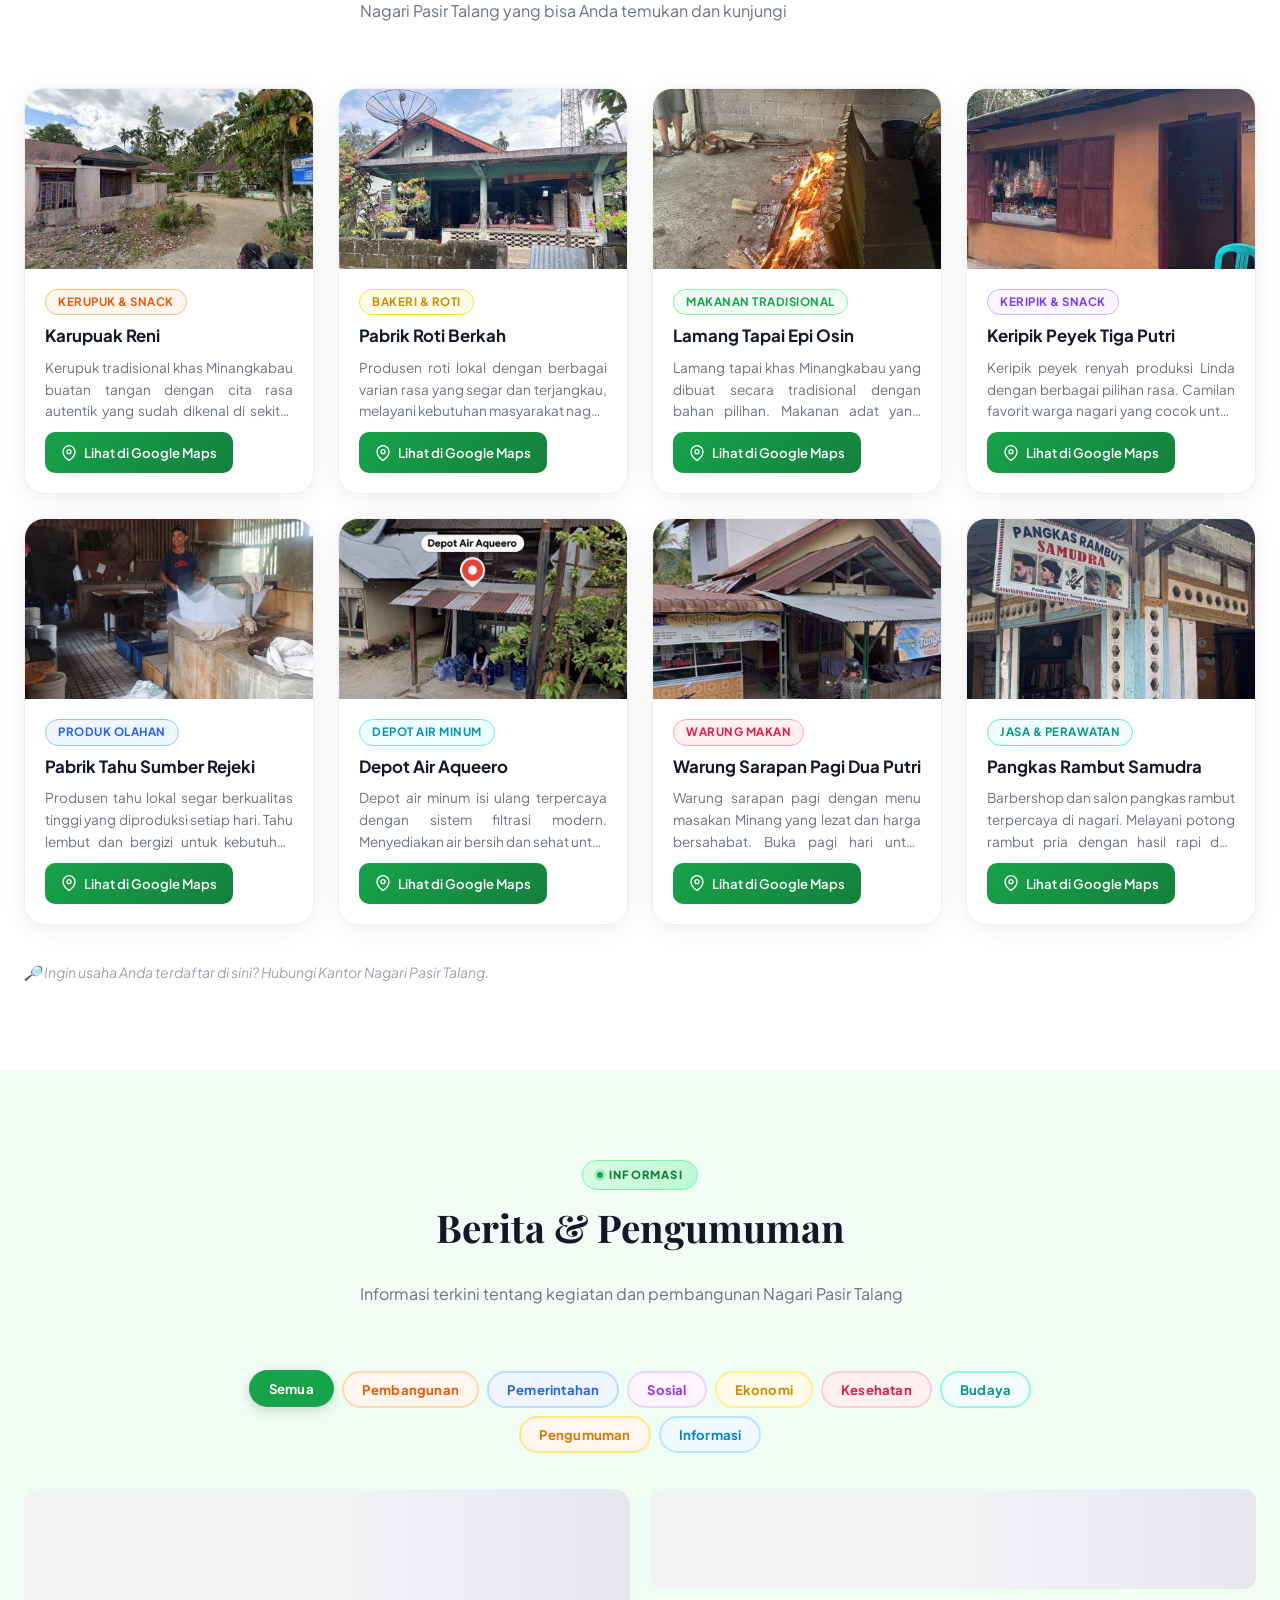
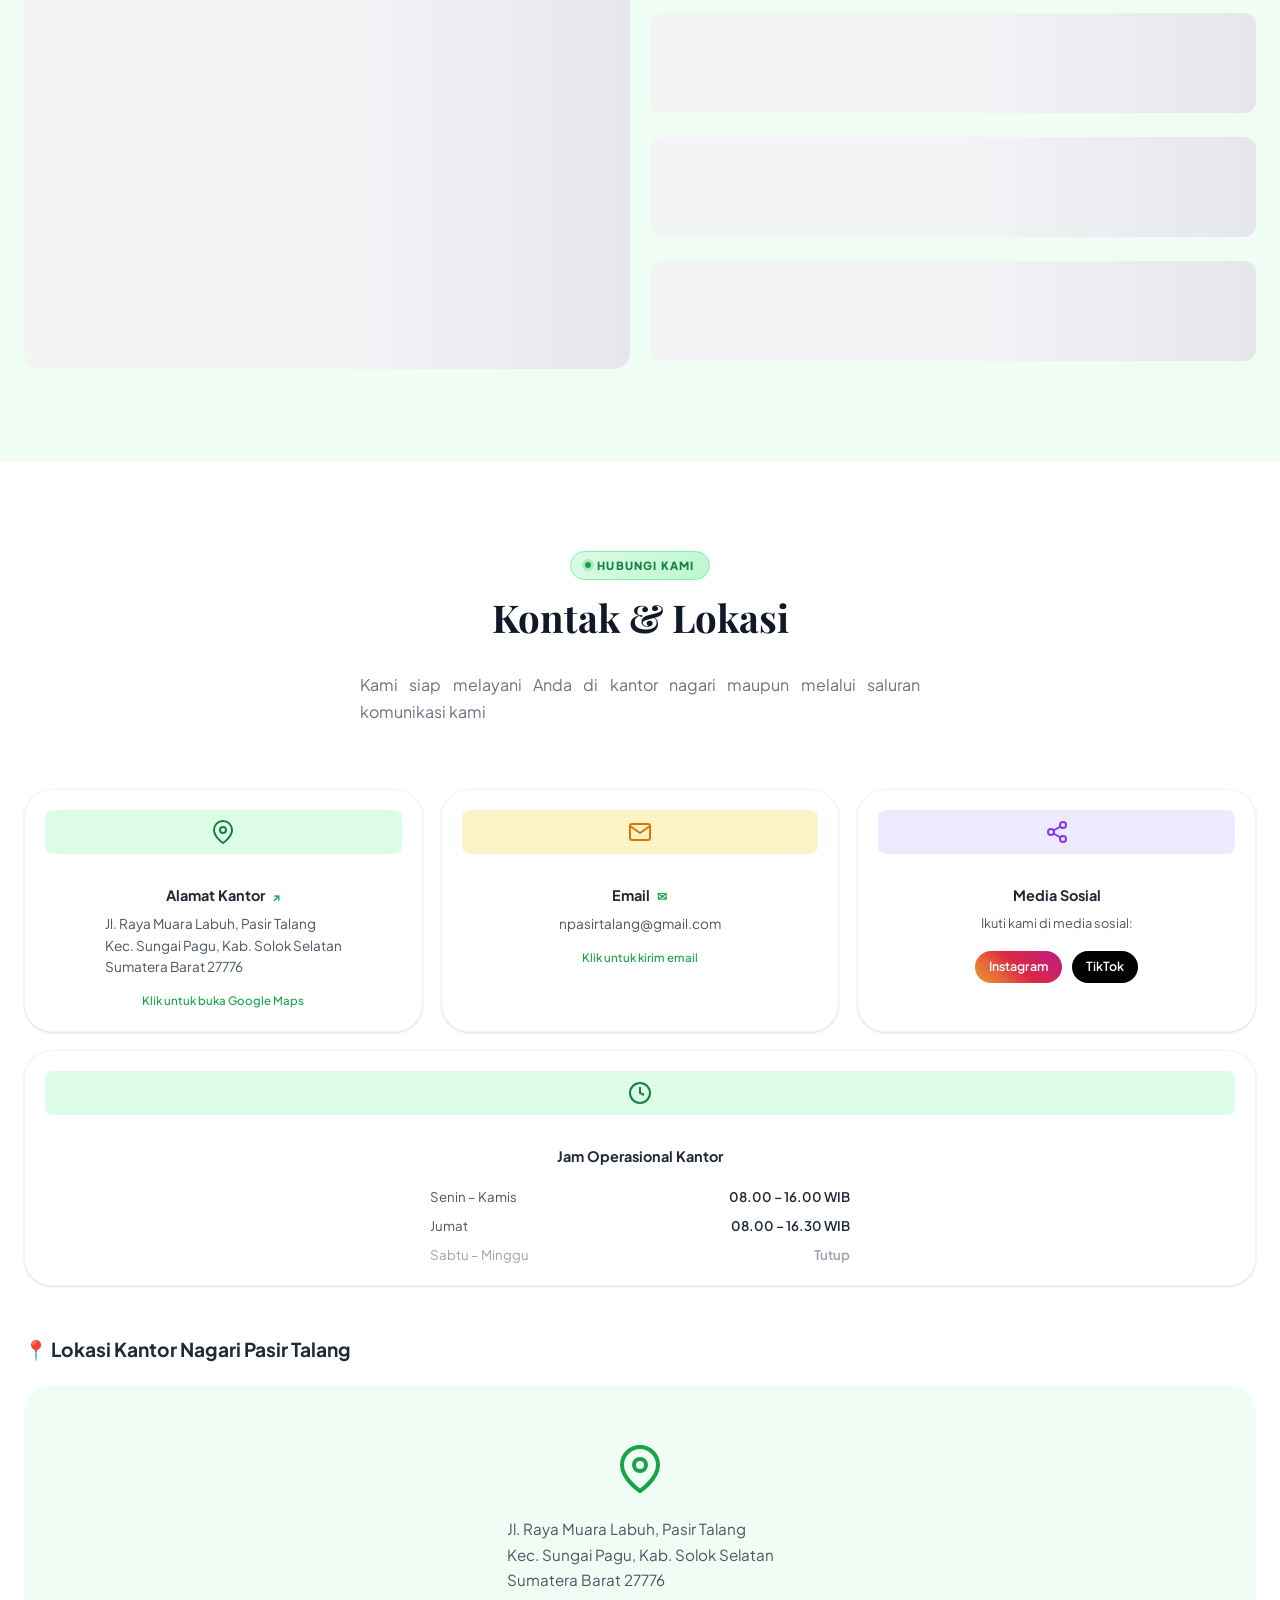
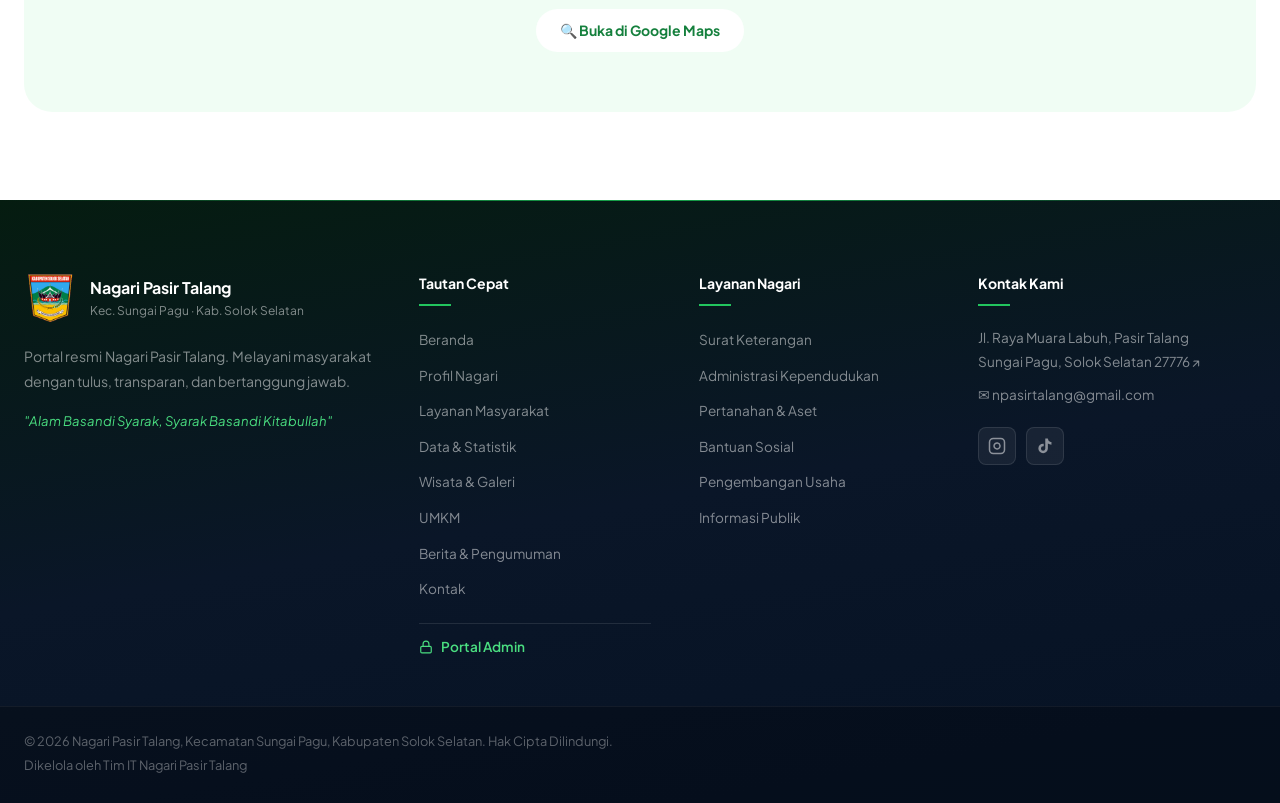
==== commit cdc9cf67: "UI: satukan elemen animasi scroll mouse ke dalam hero-stats agar posisinya dinamis dan konsisten di " ====
--- a/index.html
+++ b/index.html
@@ -129,10 +129,10 @@
         </a>
       </div>
     </div>
-    <div class="hero-scroll">
-      <div class="scroll-indicator"><span></span></div>
-    </div>
     <div class="hero-stats animate-fade-up delay-5">
+      <div class="hero-scroll">
+        <div class="scroll-indicator"><span></span></div>
+      </div>
       <!-- ✅ Klik → scroll ke #statistik -->
       <a href="#statistik" class="hero-stat" title="Lihat data kependudukan">
         <span class="stat-num" data-target="4109">0</span>
--- a/assets/css/style.css
+++ b/assets/css/style.css
@@ -348,9 +348,9 @@
 }
 
 .hero-scroll {
-  position: absolute; bottom: 140px; left: 50%;
+  position: absolute; top: -60px; left: 50%;
   transform: translateX(-50%);
-  z-index: 2;
+  z-index: 10;
 }
 .scroll-indicator {
   width: 28px; height: 48px;
@@ -1483,8 +1483,7 @@
 }
 
 @media (max-width: 768px) {
-  .hero-scroll { bottom: 110px; }
-  .section { padding: 64px 0; }
+.section { padding: 64px 0; }
   .nav-links { display: none; flex-direction: column; gap: 4px;
     position: fixed; top: 0; right: 0; bottom: 0;
     width: 280px;
@@ -1514,8 +1513,7 @@
 }
 
 @media (max-width: 480px) {
-  .hero-scroll { bottom: 80px; }
-  .hero-title    { font-size: 2.5rem; }
+.hero-title    { font-size: 2.5rem; }
   .hero-buttons  { flex-direction: column; }
   .galeri-grid   { grid-template-columns: 1fr; }
   .galeri-item.large, .galeri-item.wide { grid-column: auto; }
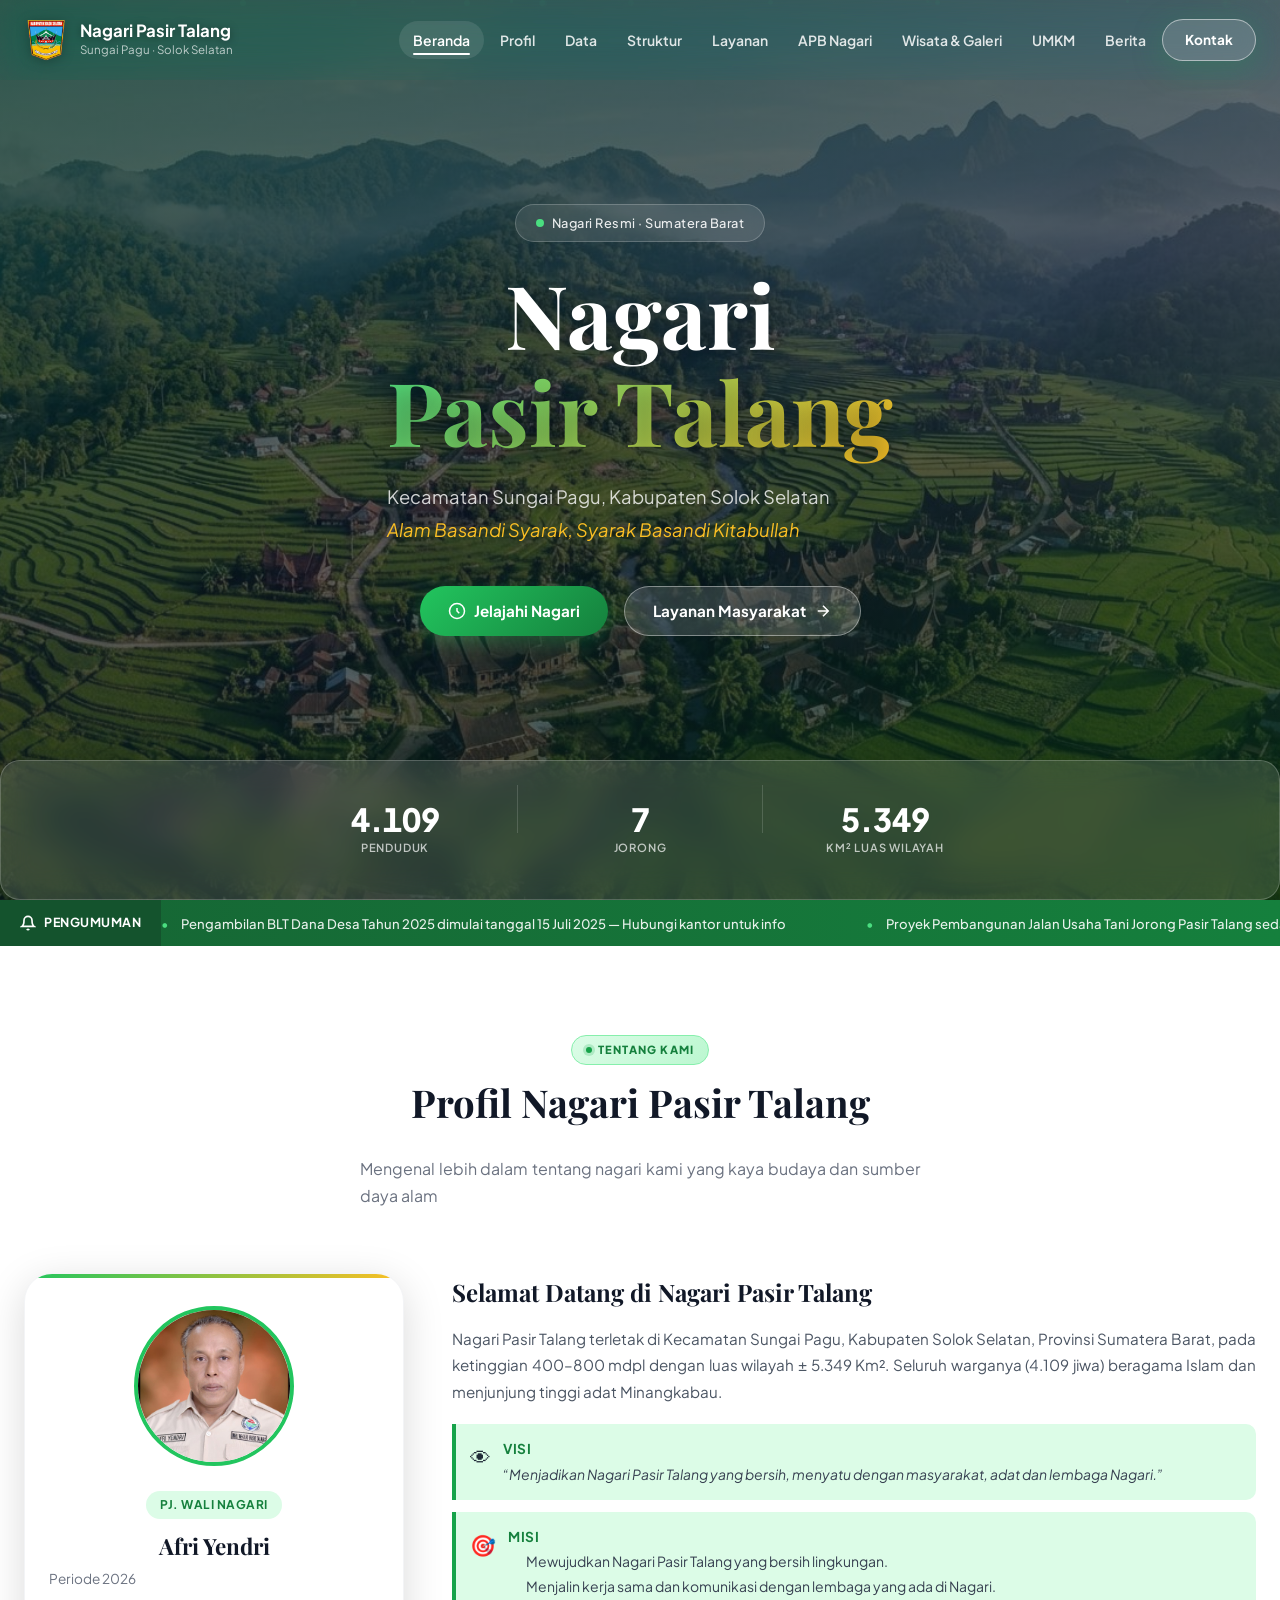
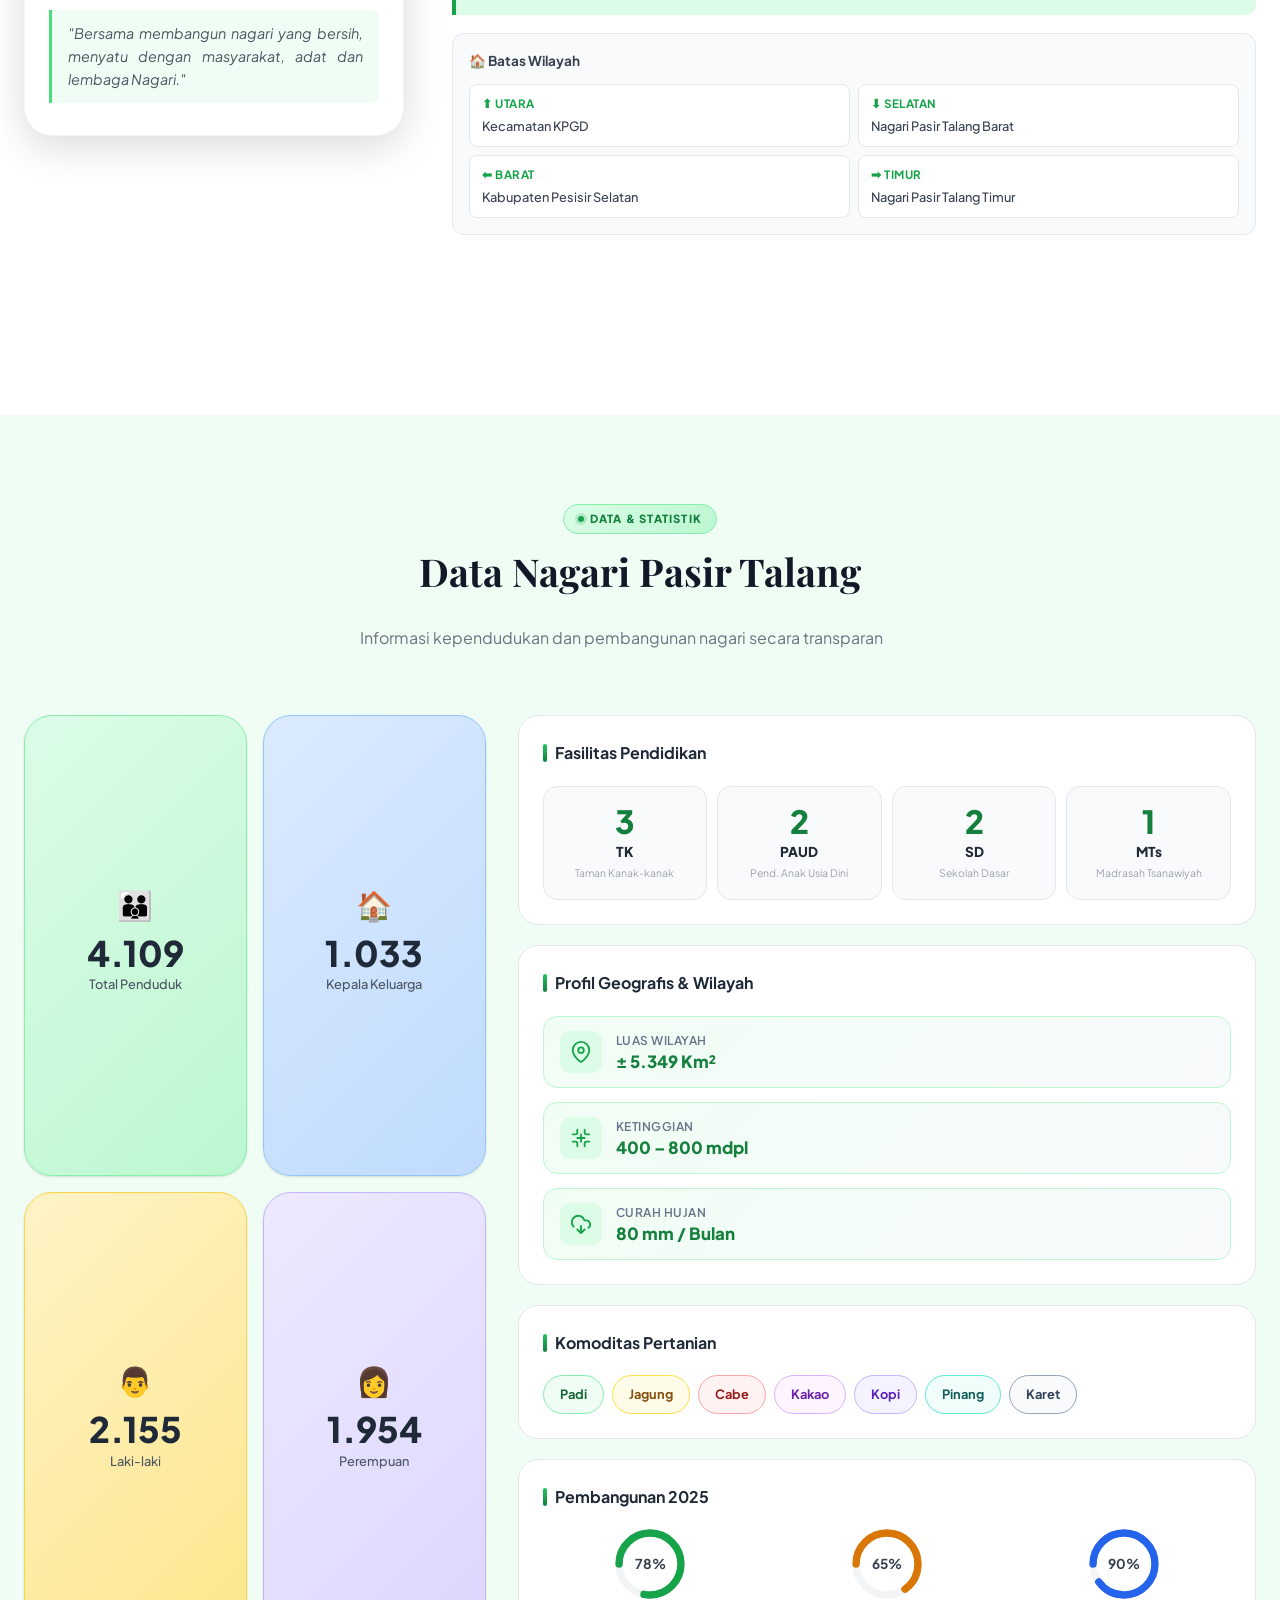
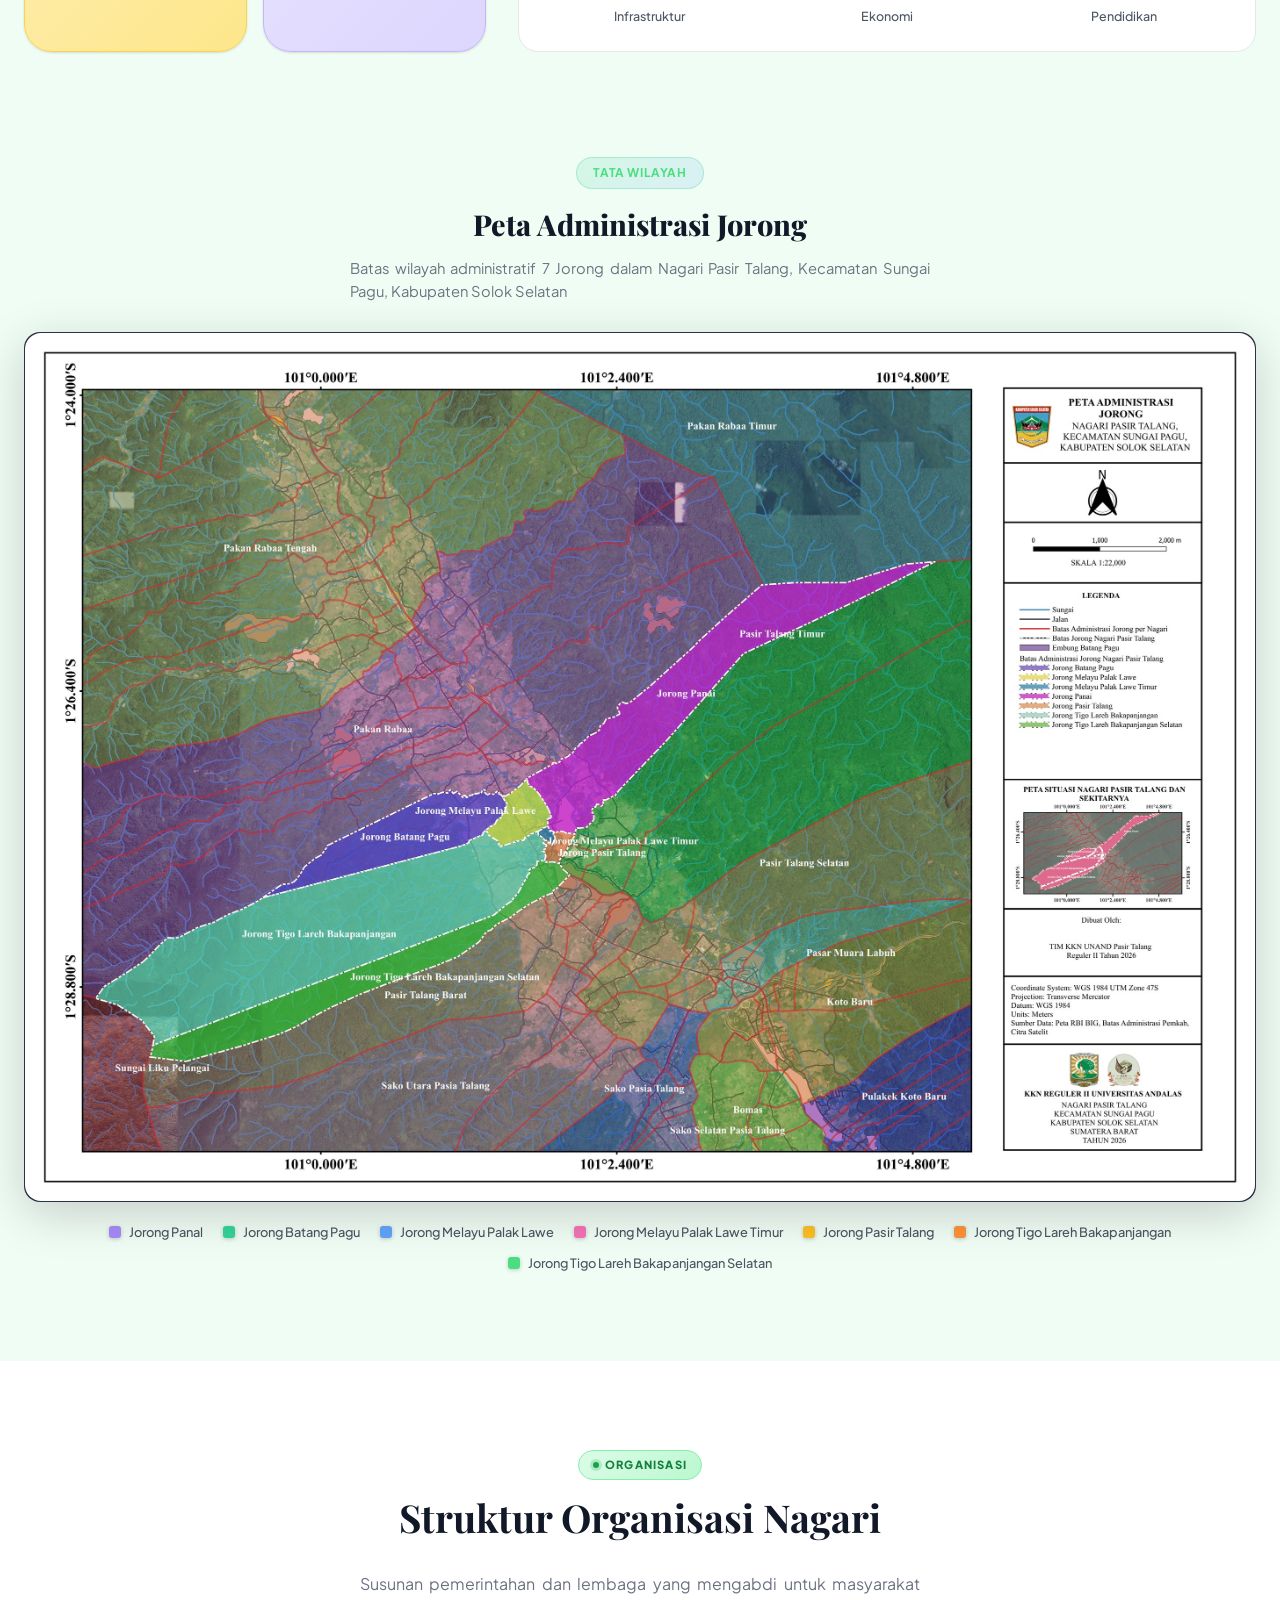
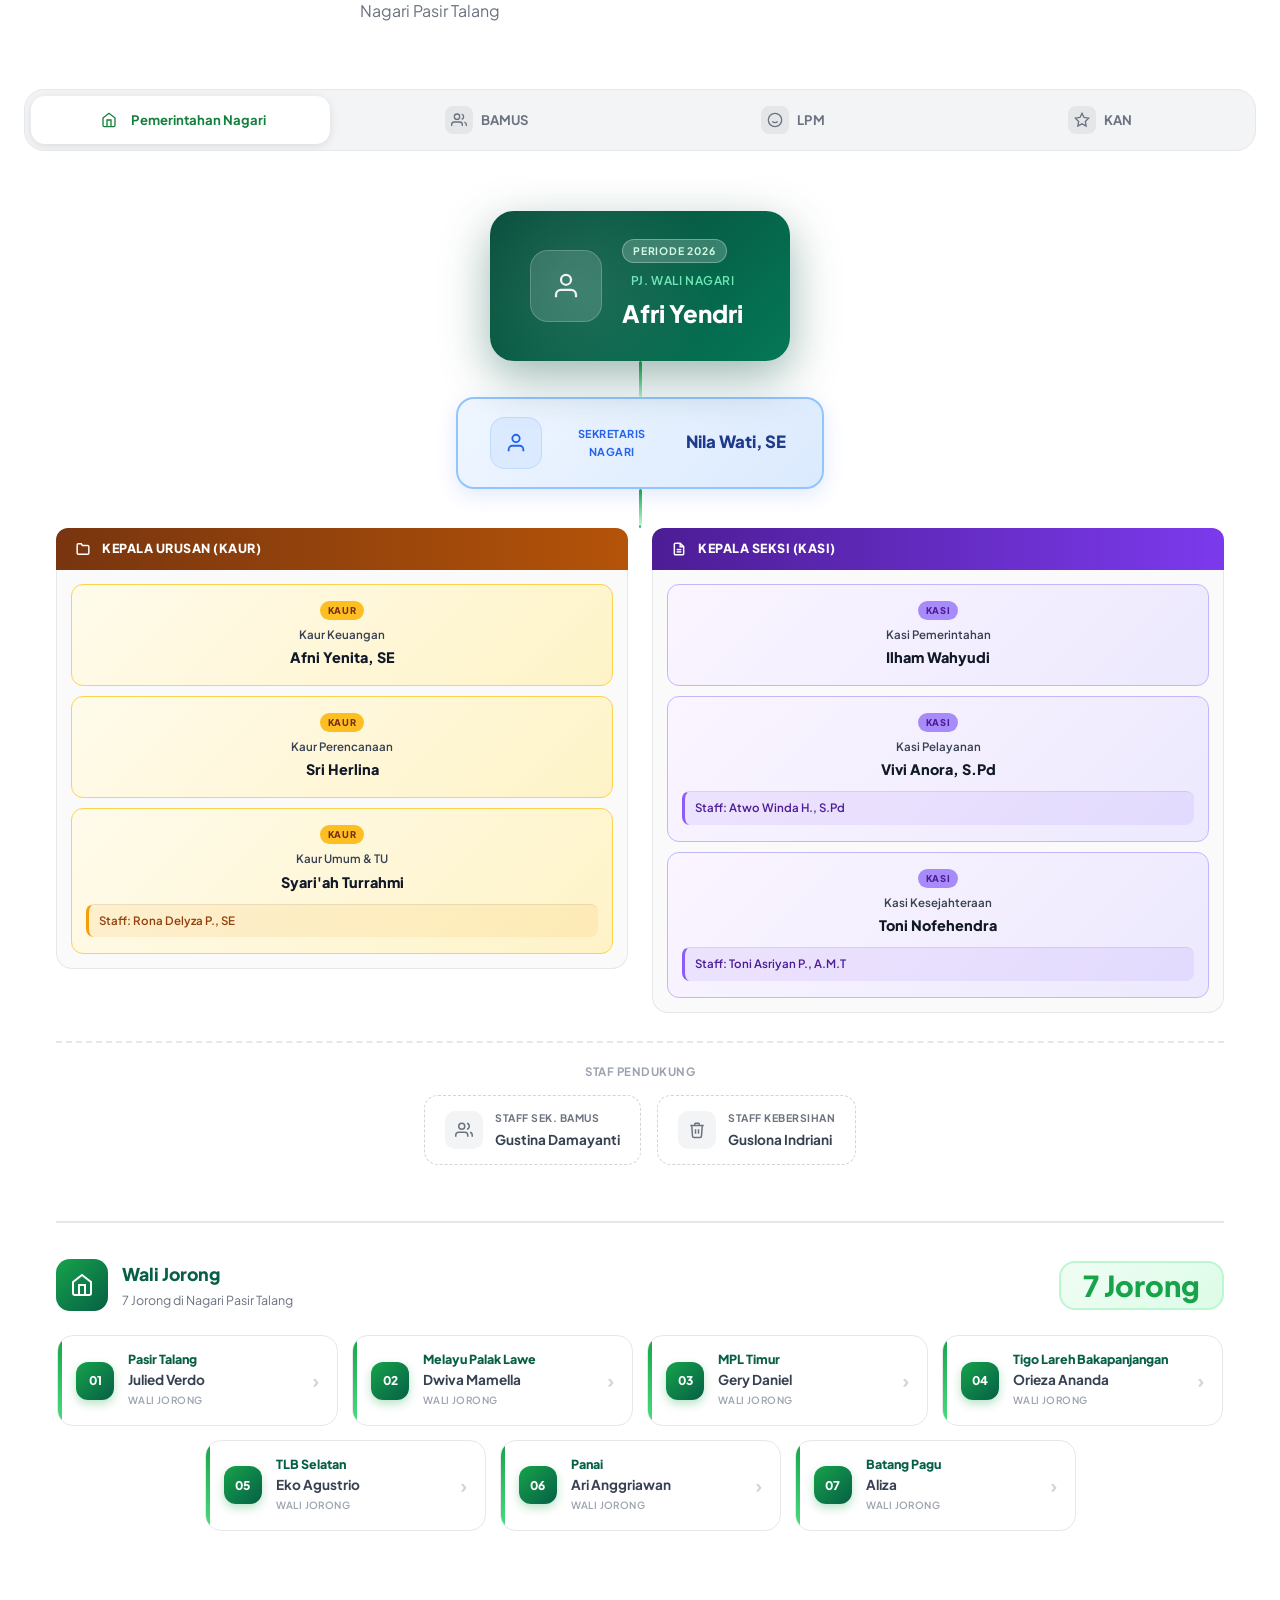
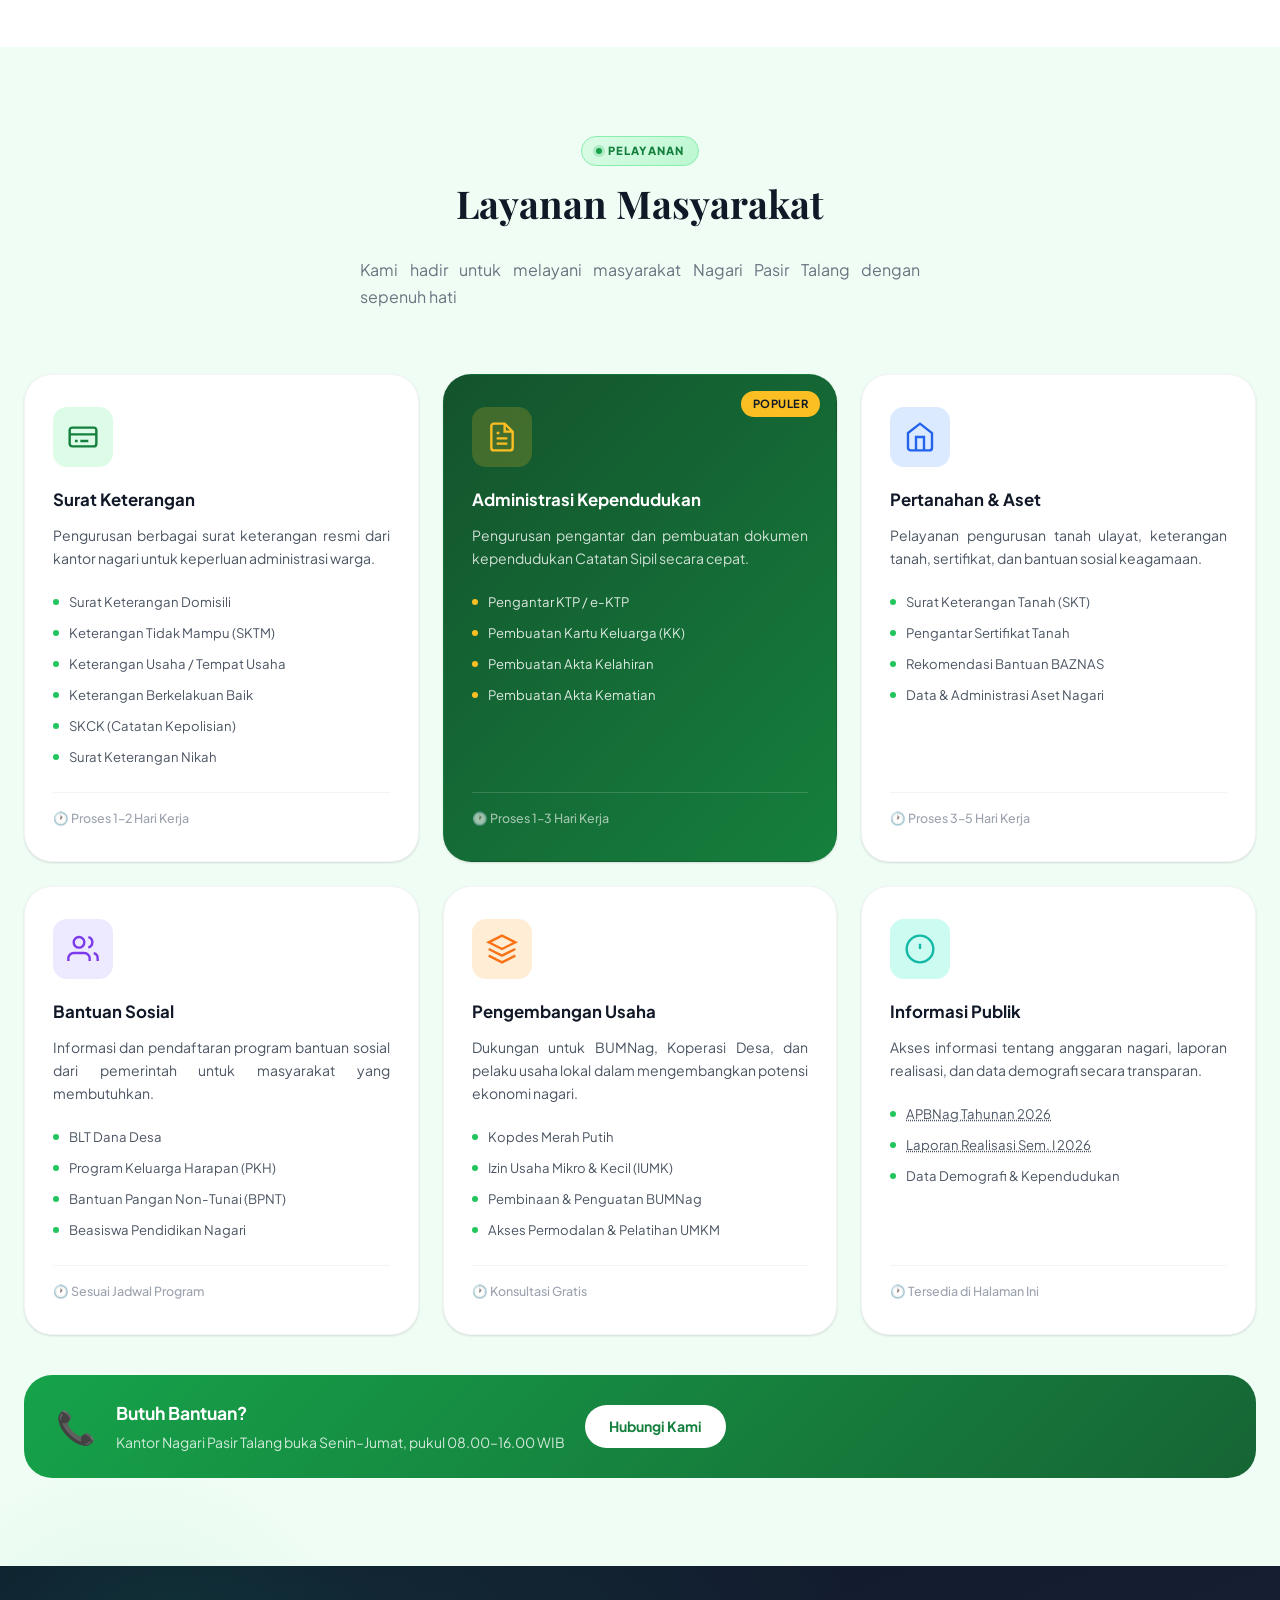
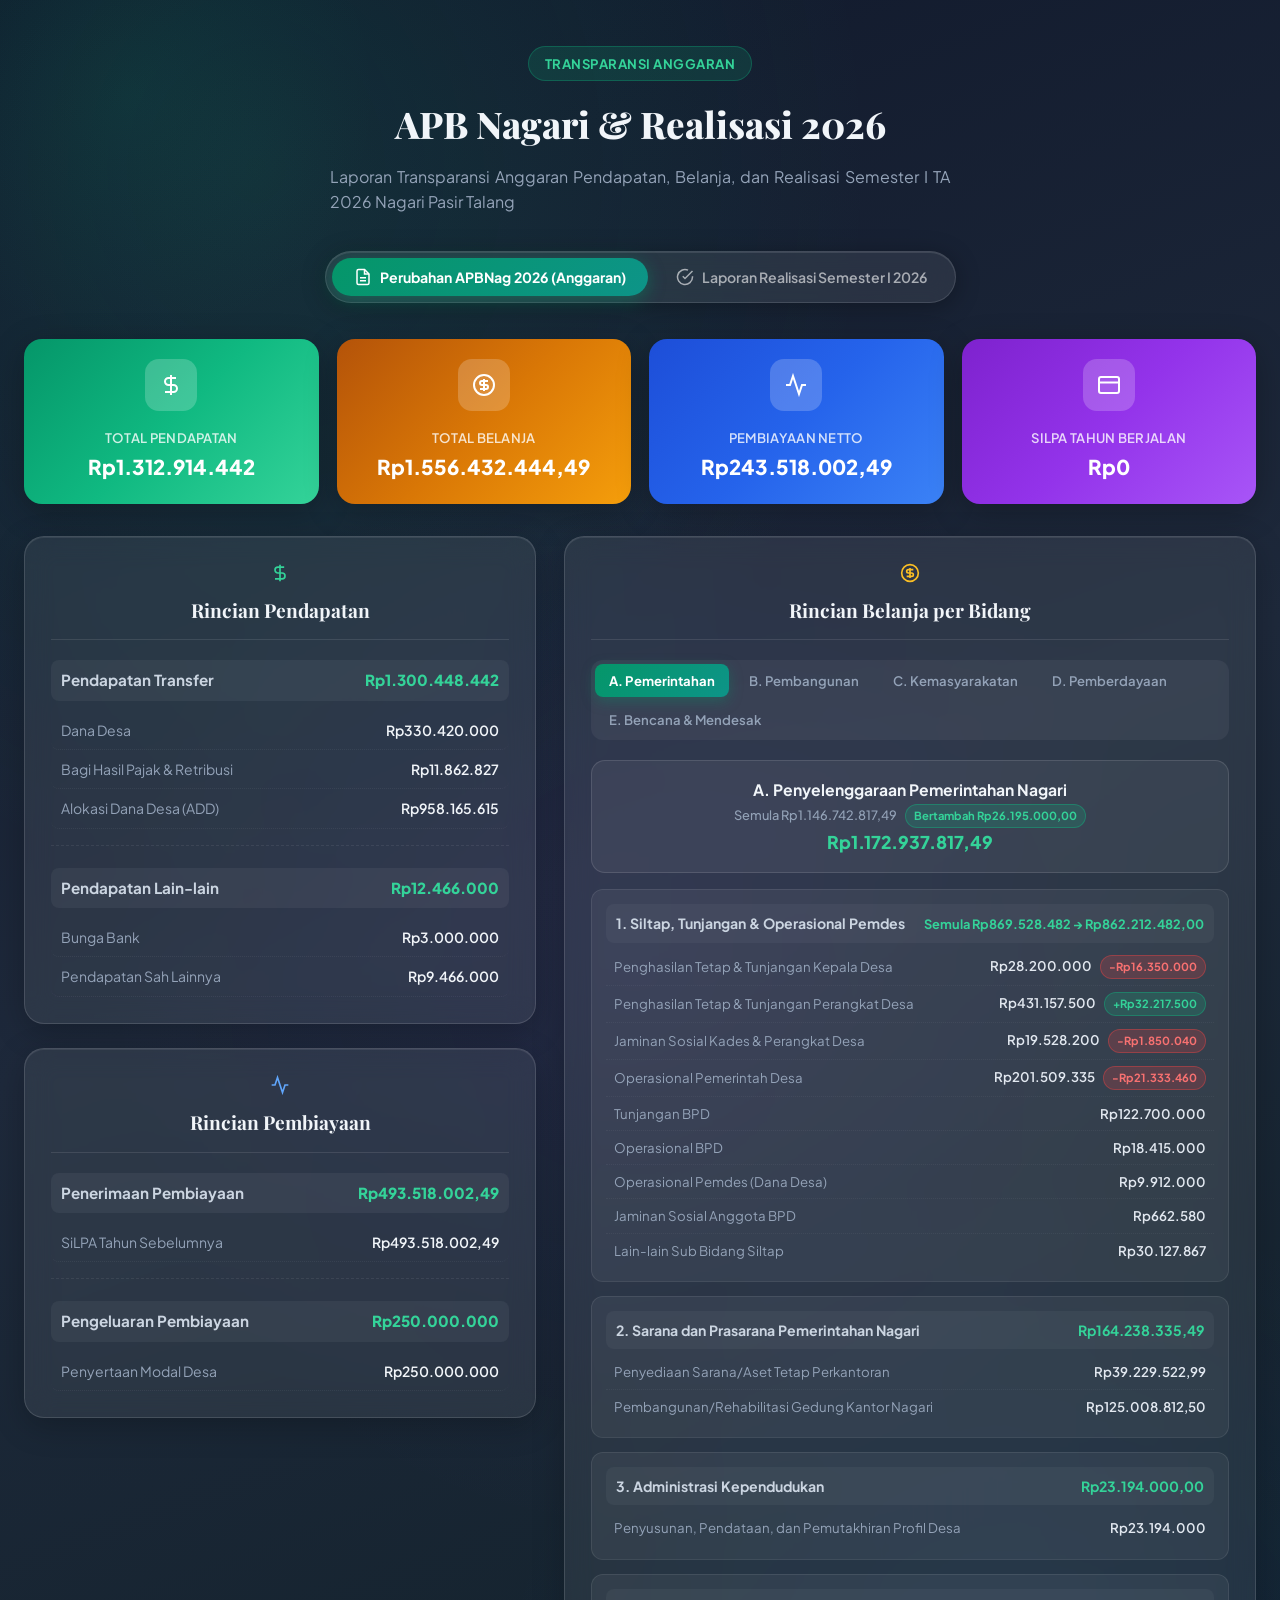
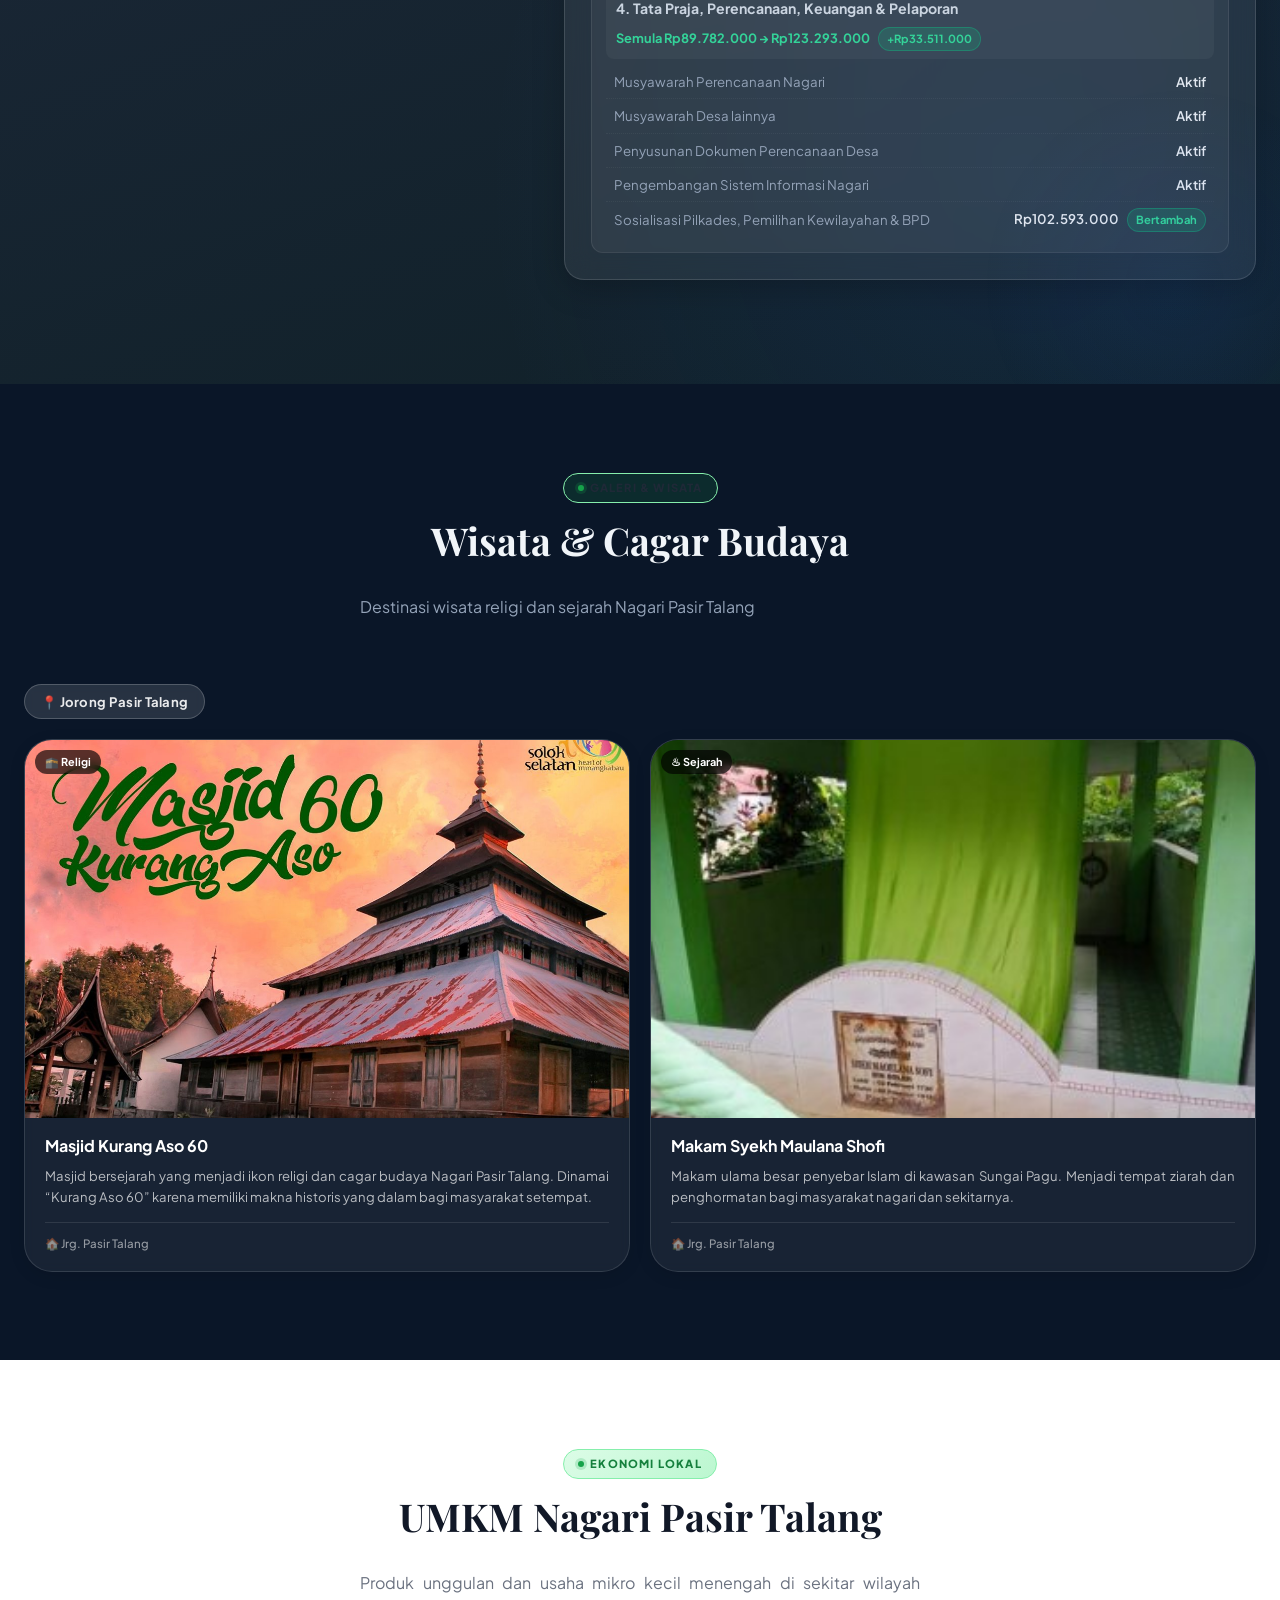
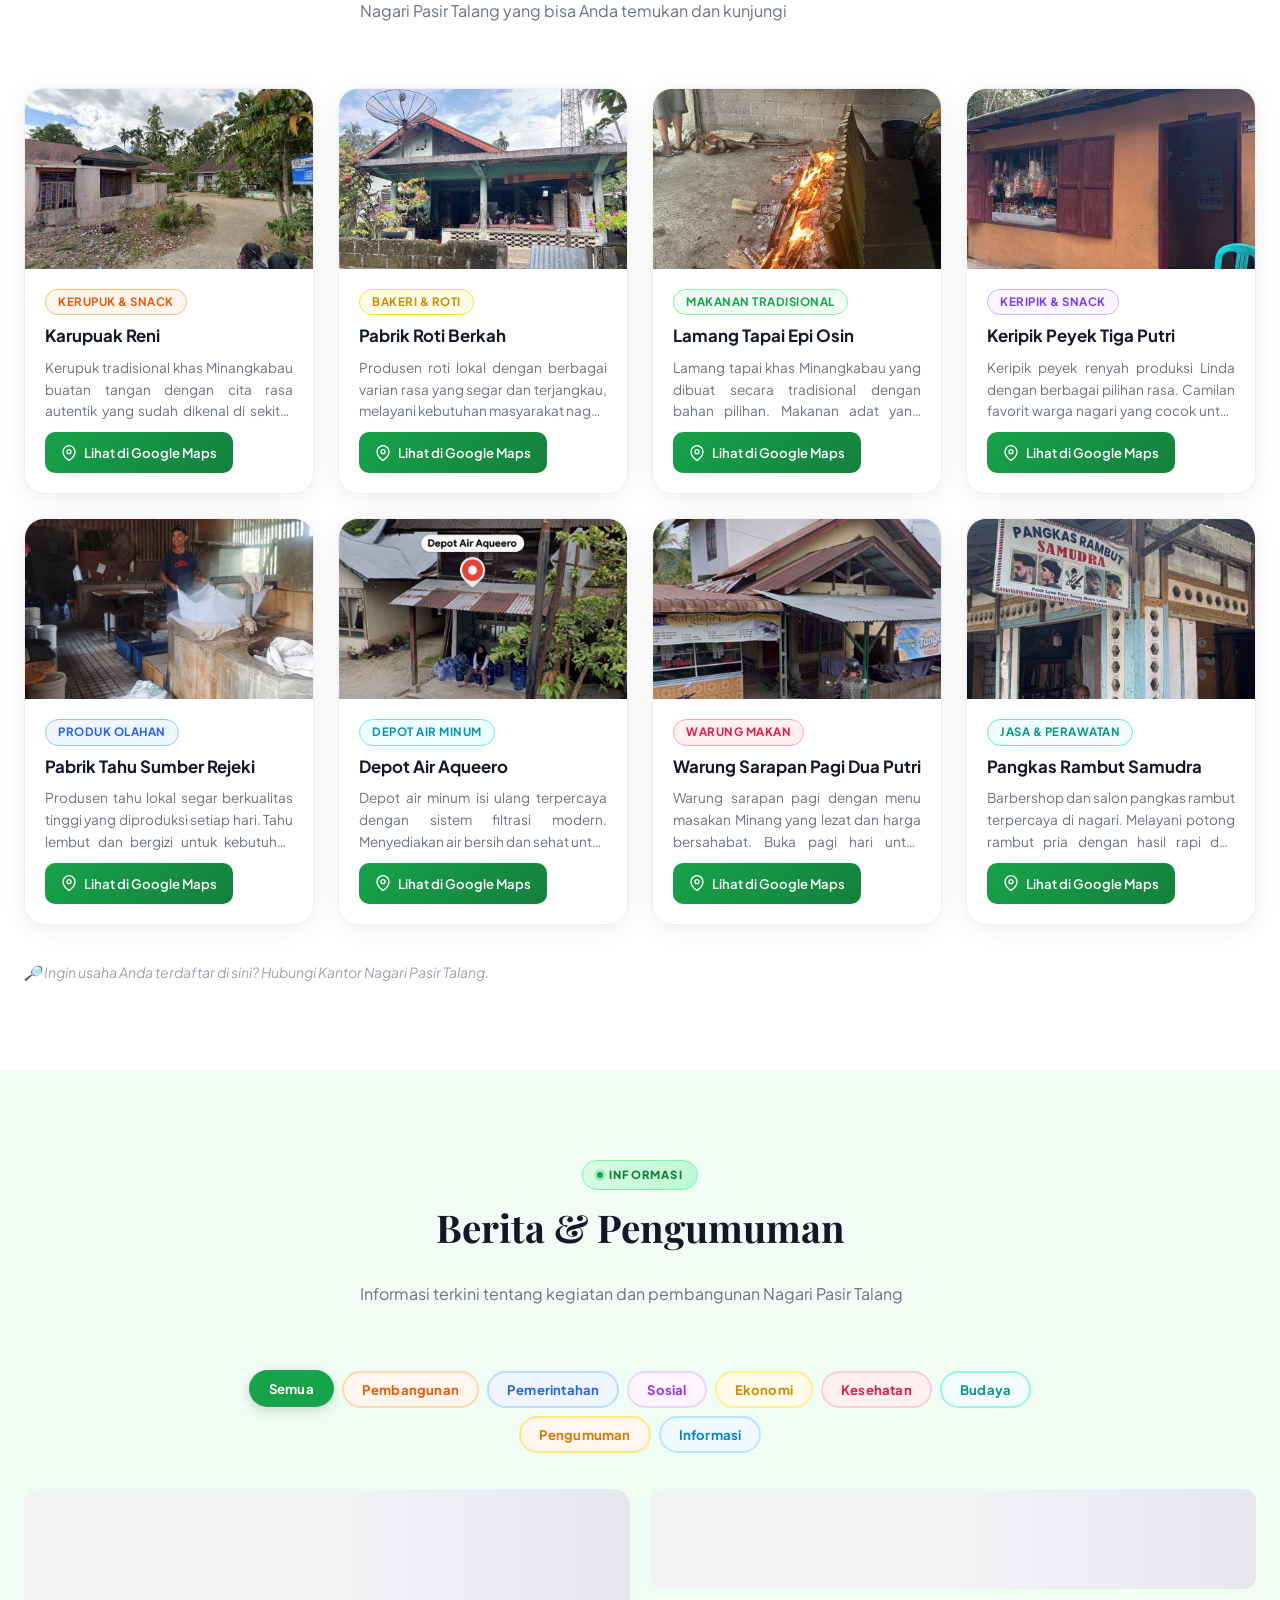
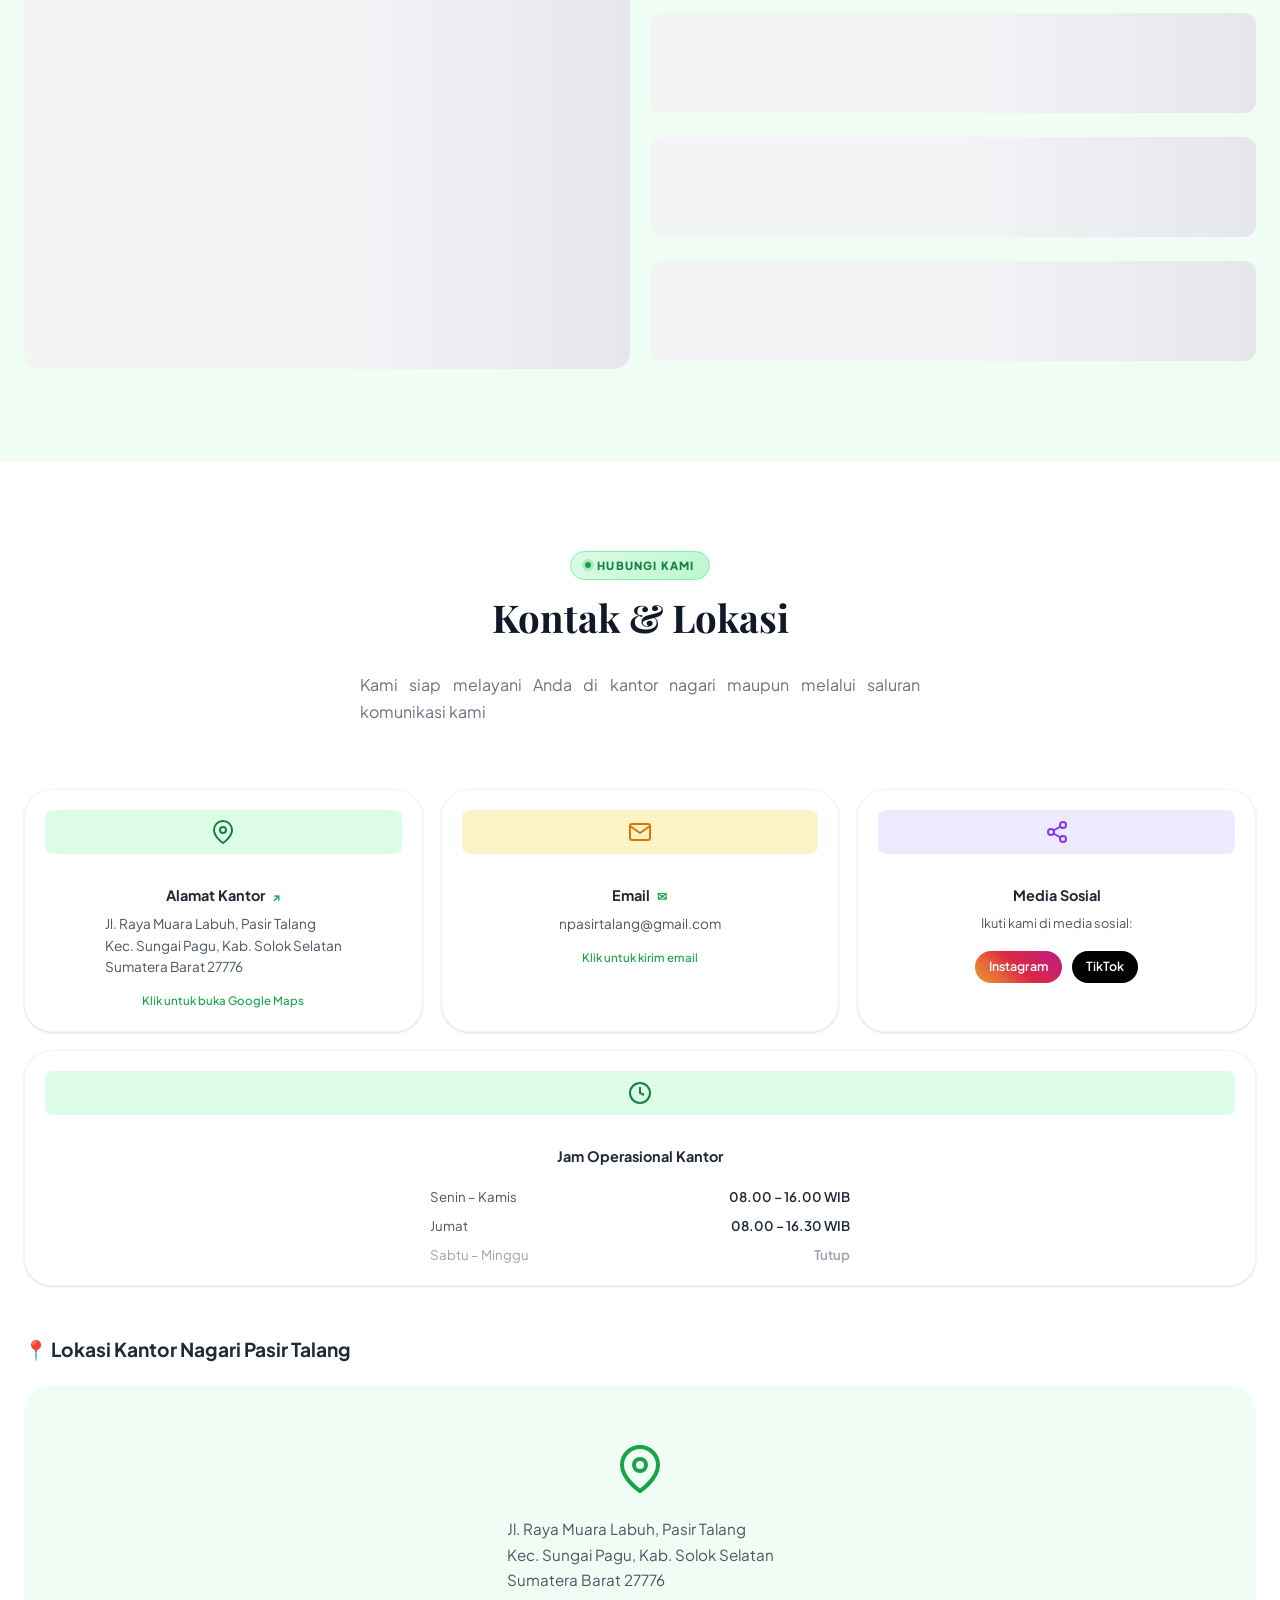
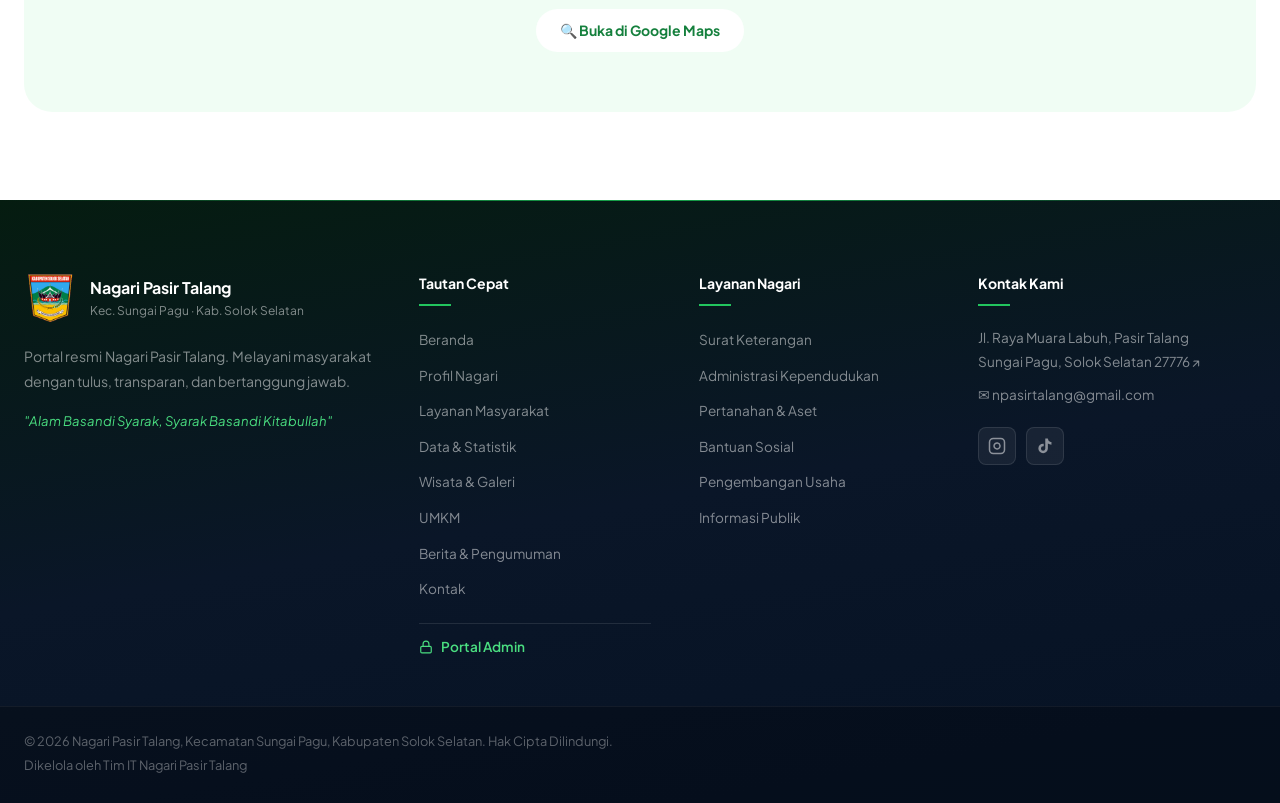
==== commit 182f7e34: "UI: tambah animasi counter di Luas Wilayah dan konsolidasi animasi scroll (muncul dari bawah) untuk " ====
--- a/index.html
+++ b/index.html
@@ -146,7 +146,7 @@
       </a>
       <div class="hero-stat-divider"></div>
       <a href="#statistik" class="hero-stat" title="Lihat data wilayah">
-        <span class="stat-num stat-text">5.349</span>
+        <span class="stat-num stat-text" data-target="5349">0</span>
         <span class="stat-label">Km&sup2; Luas Wilayah</span>
       </a>
     </div>    </div>
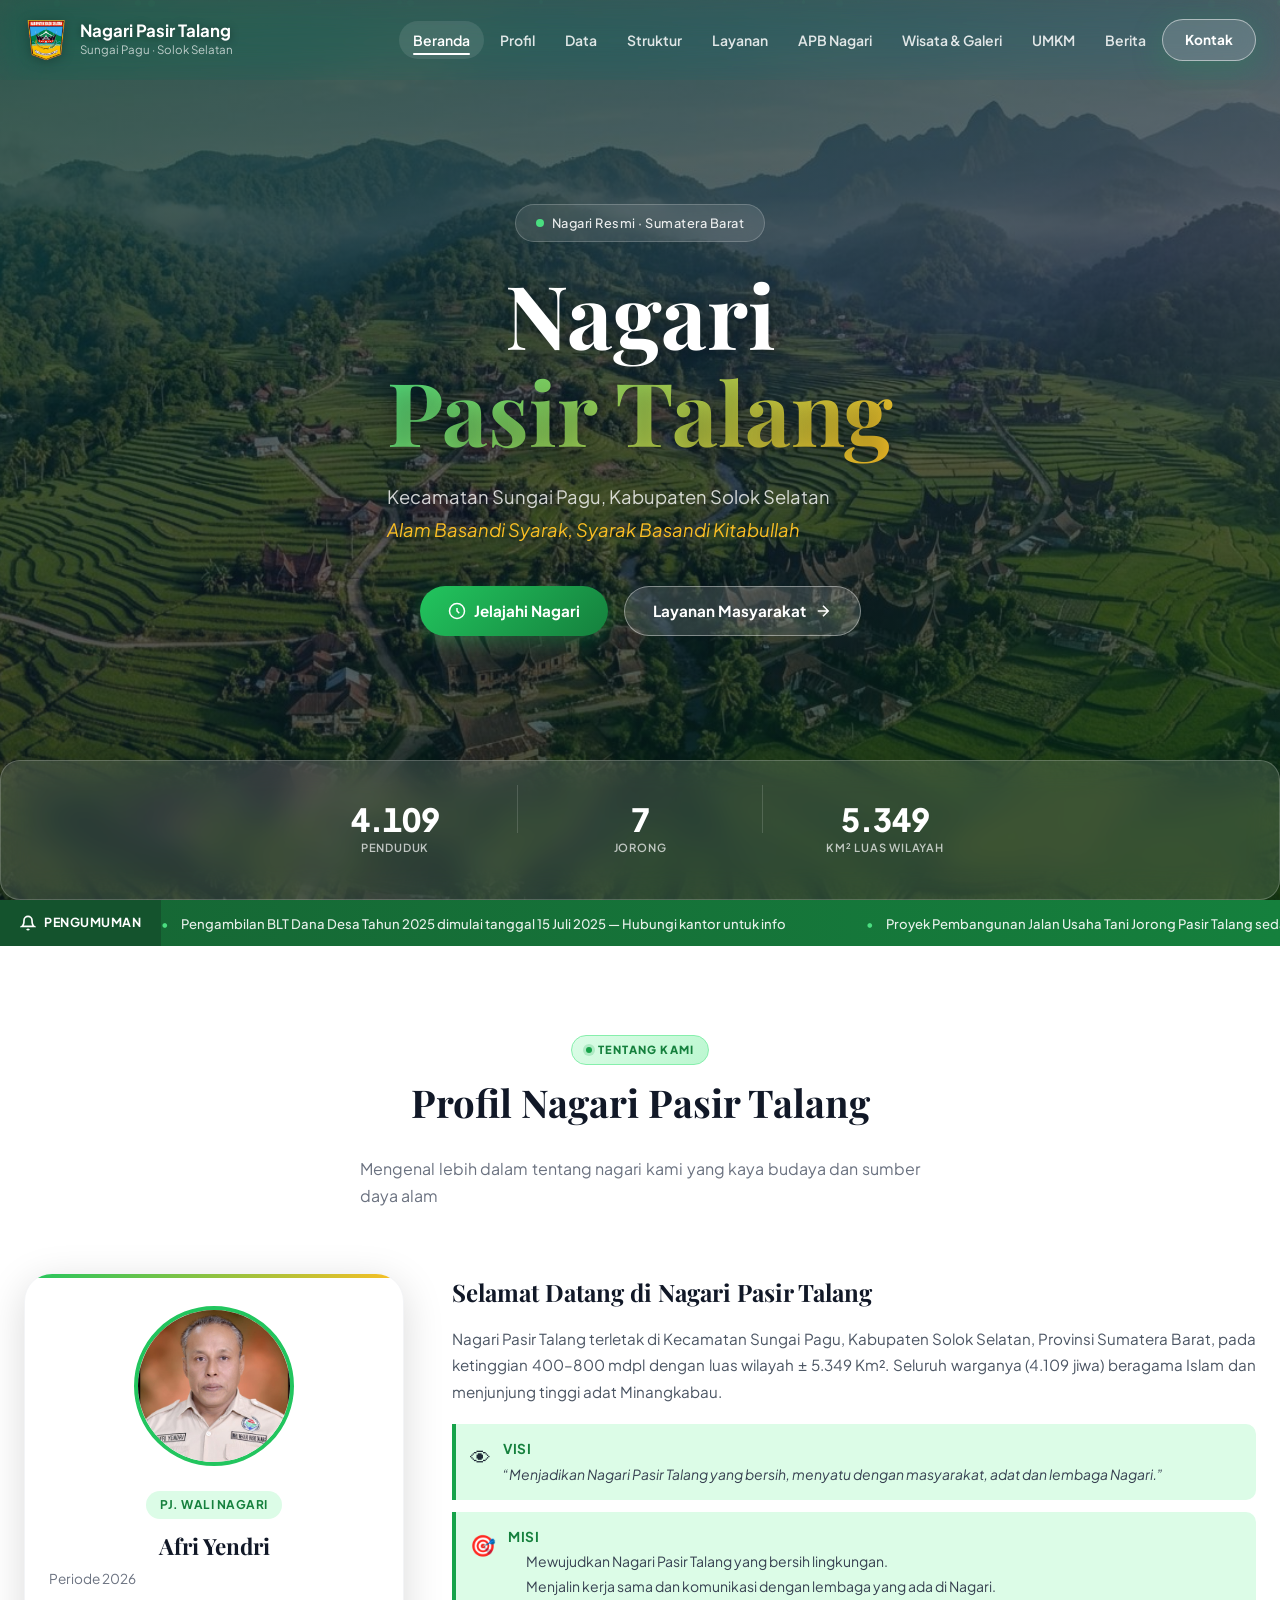
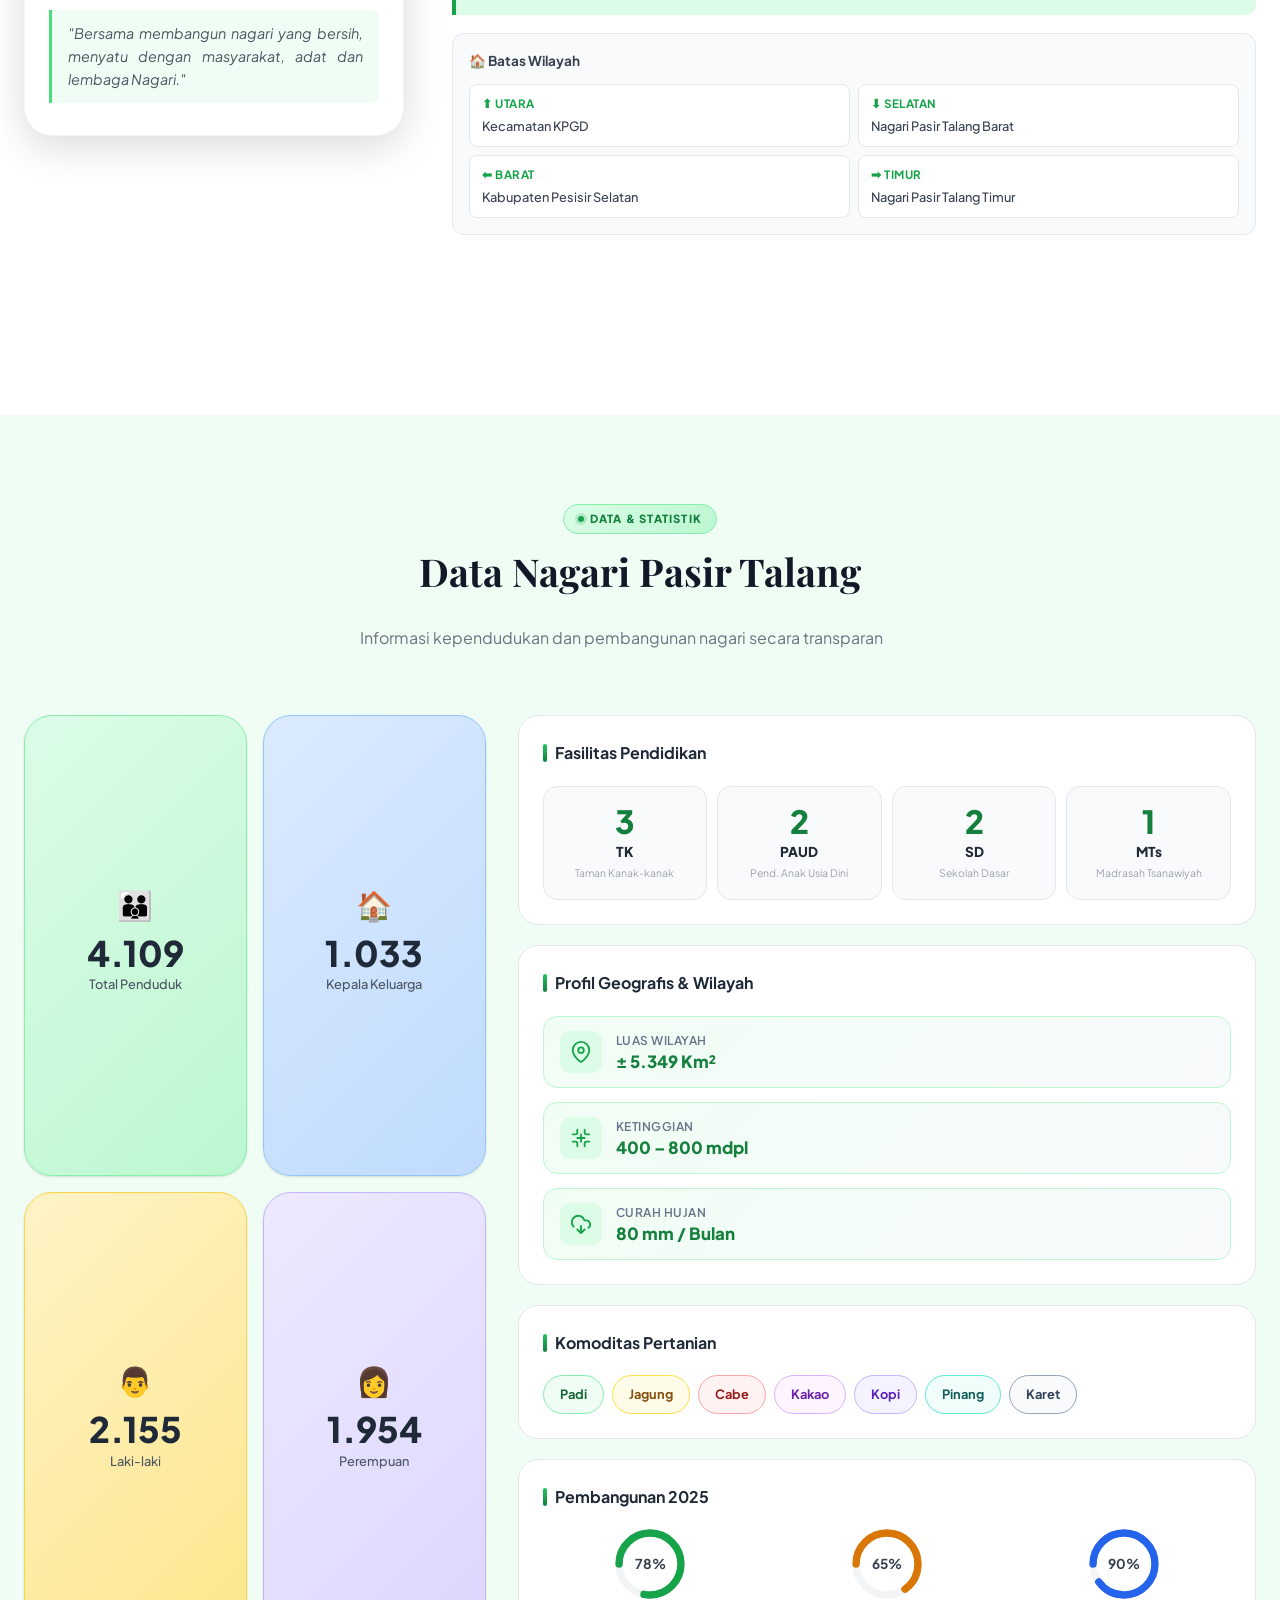
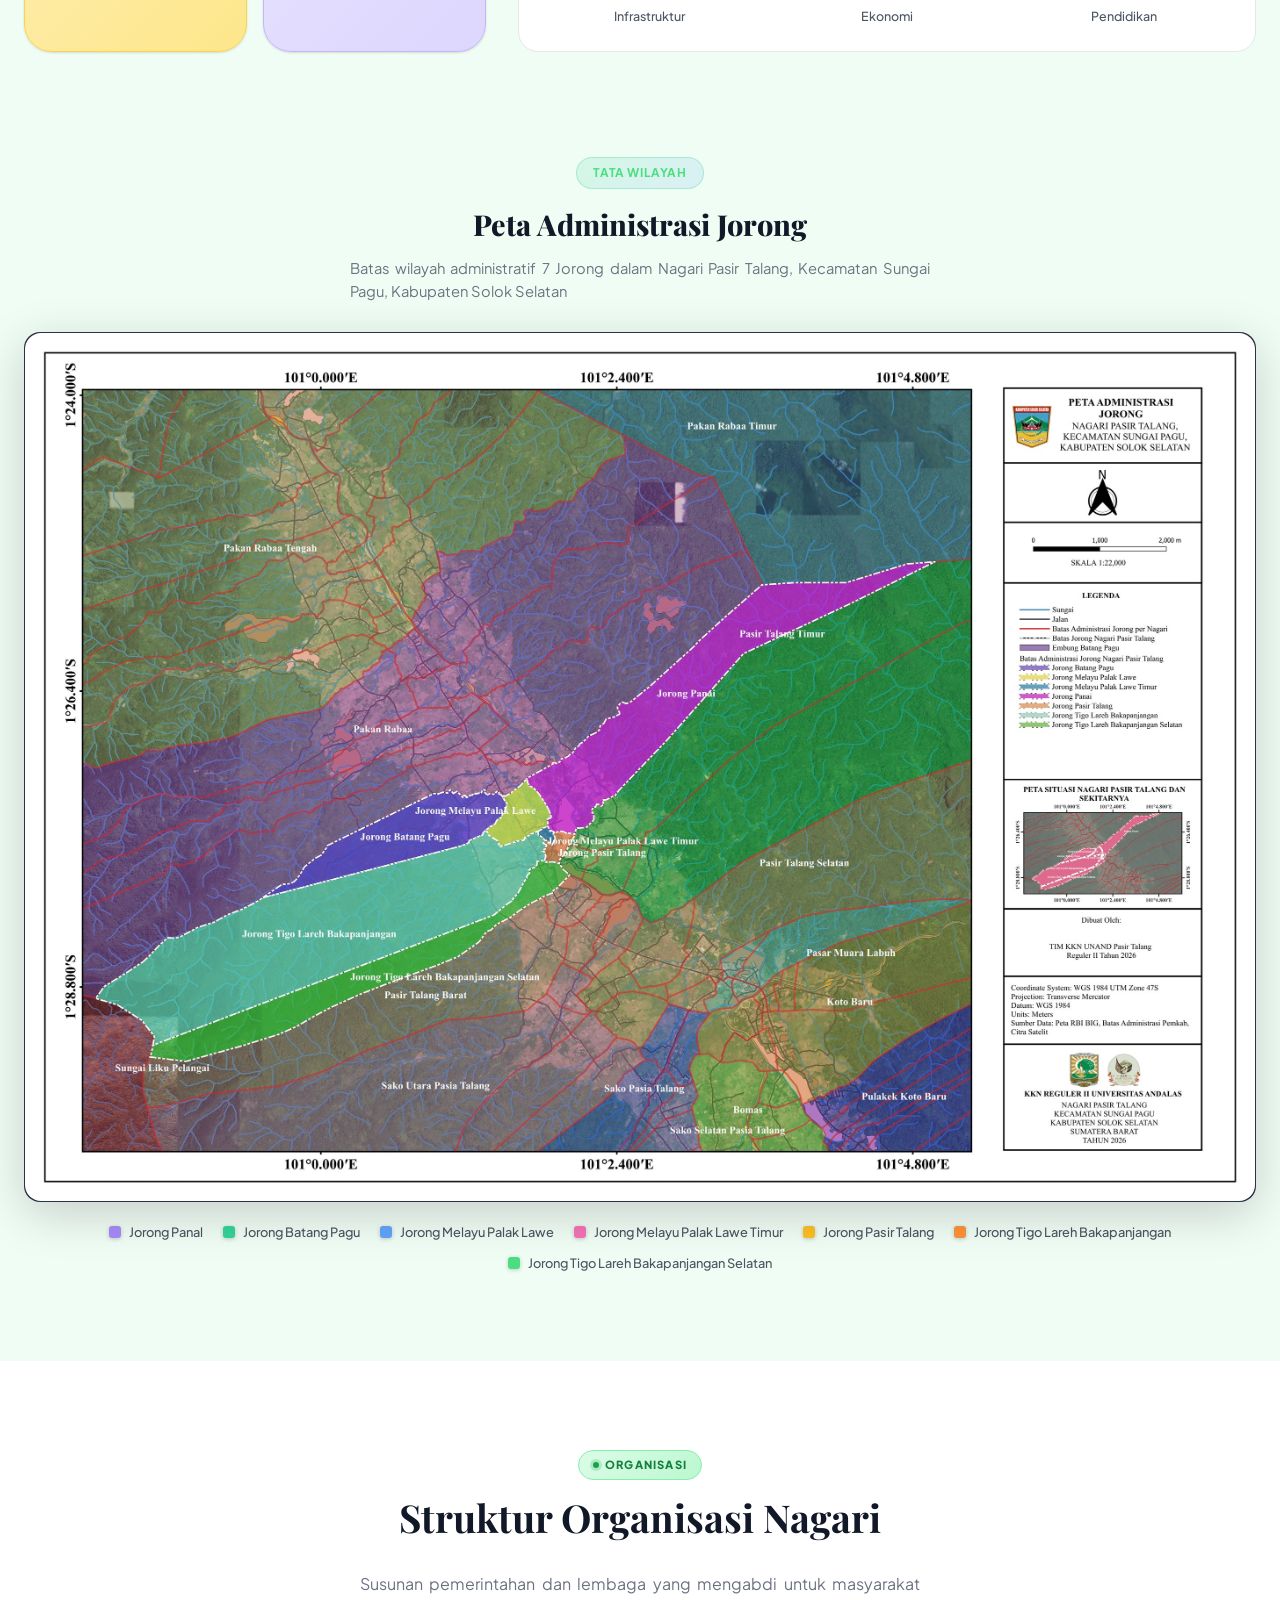
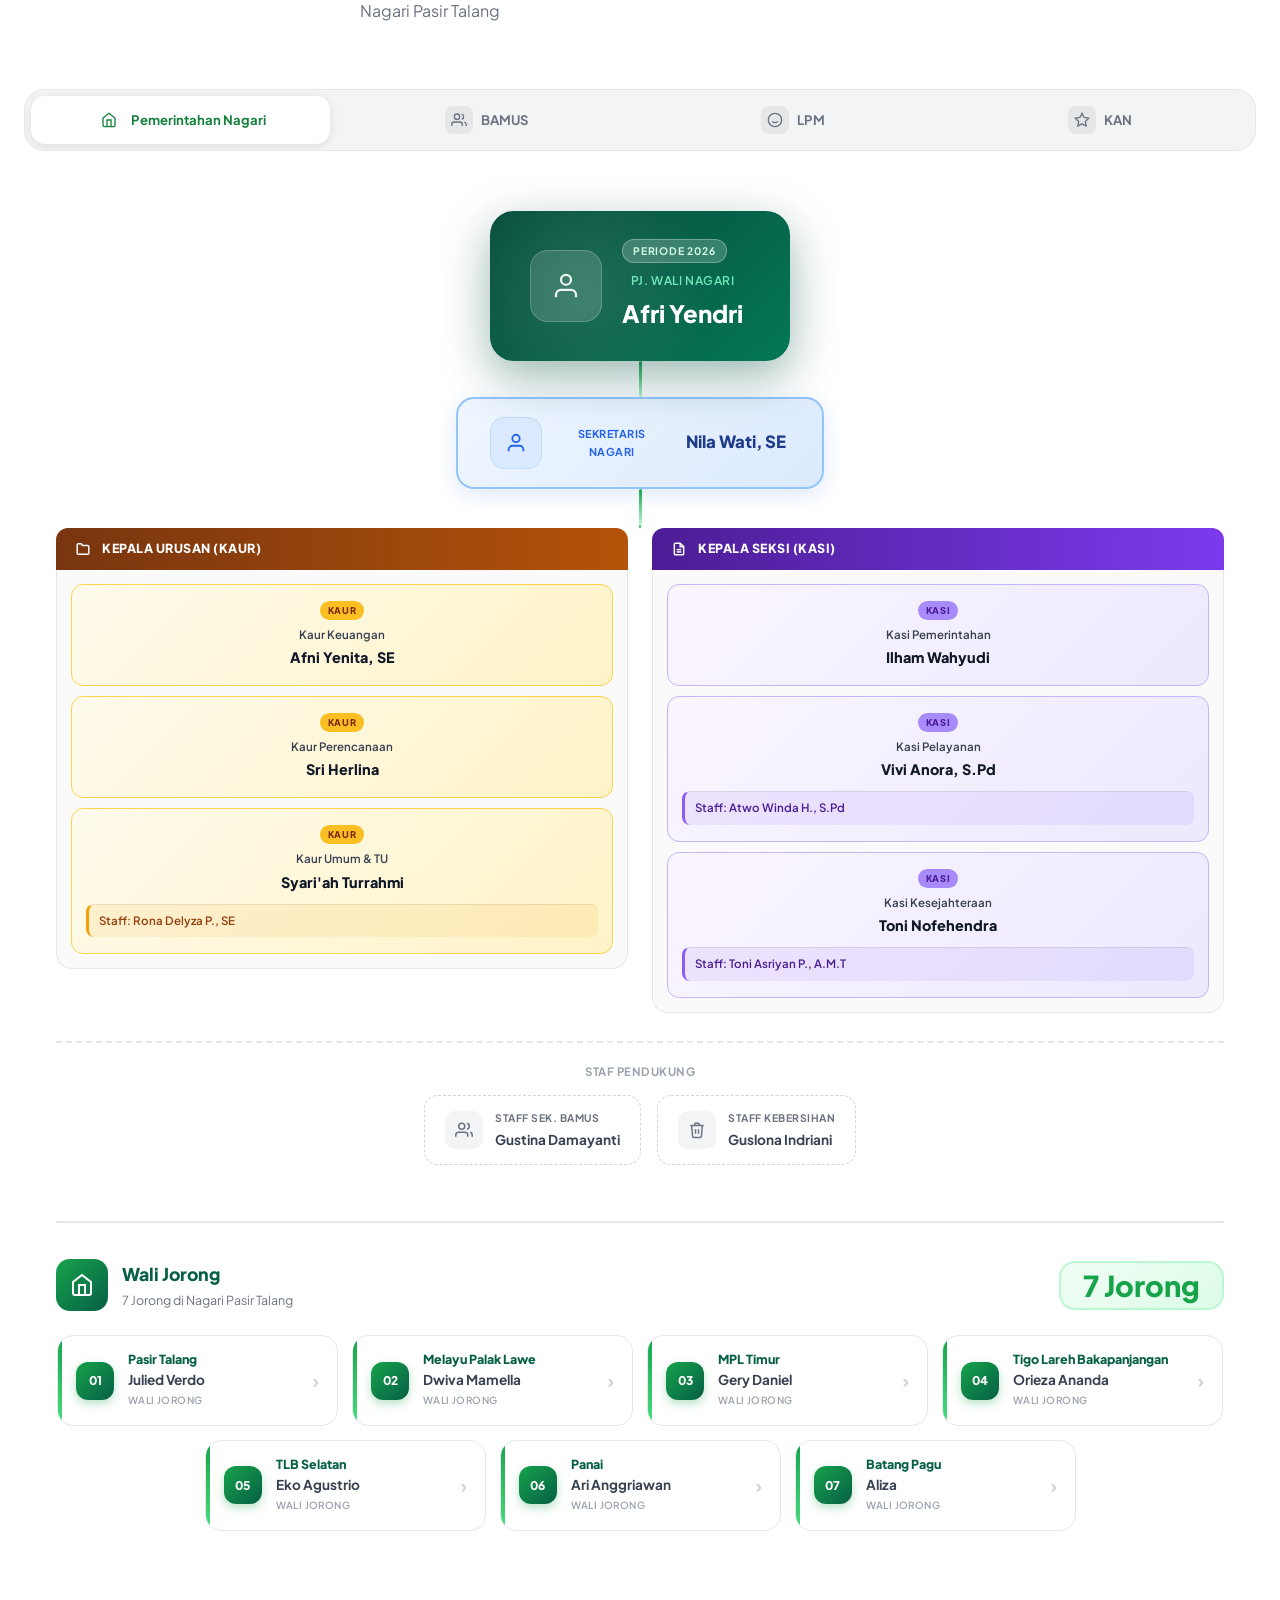
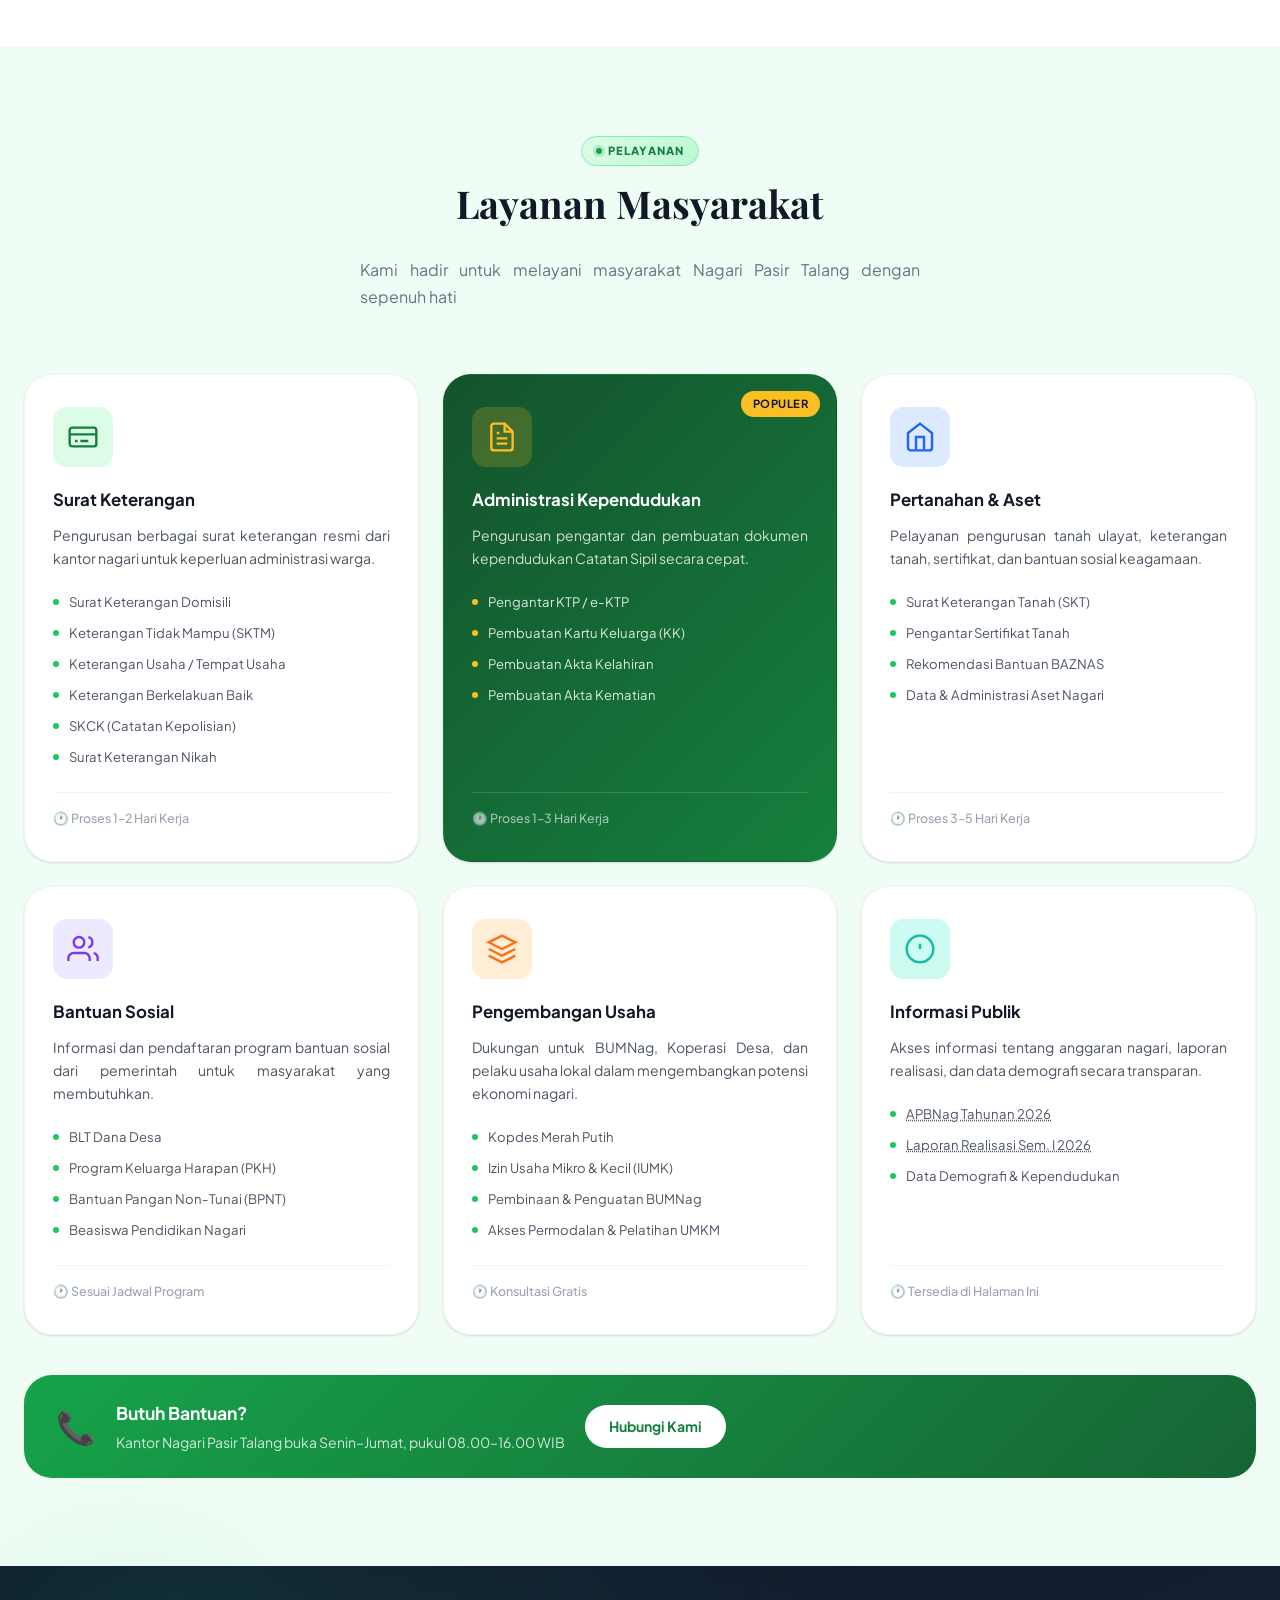
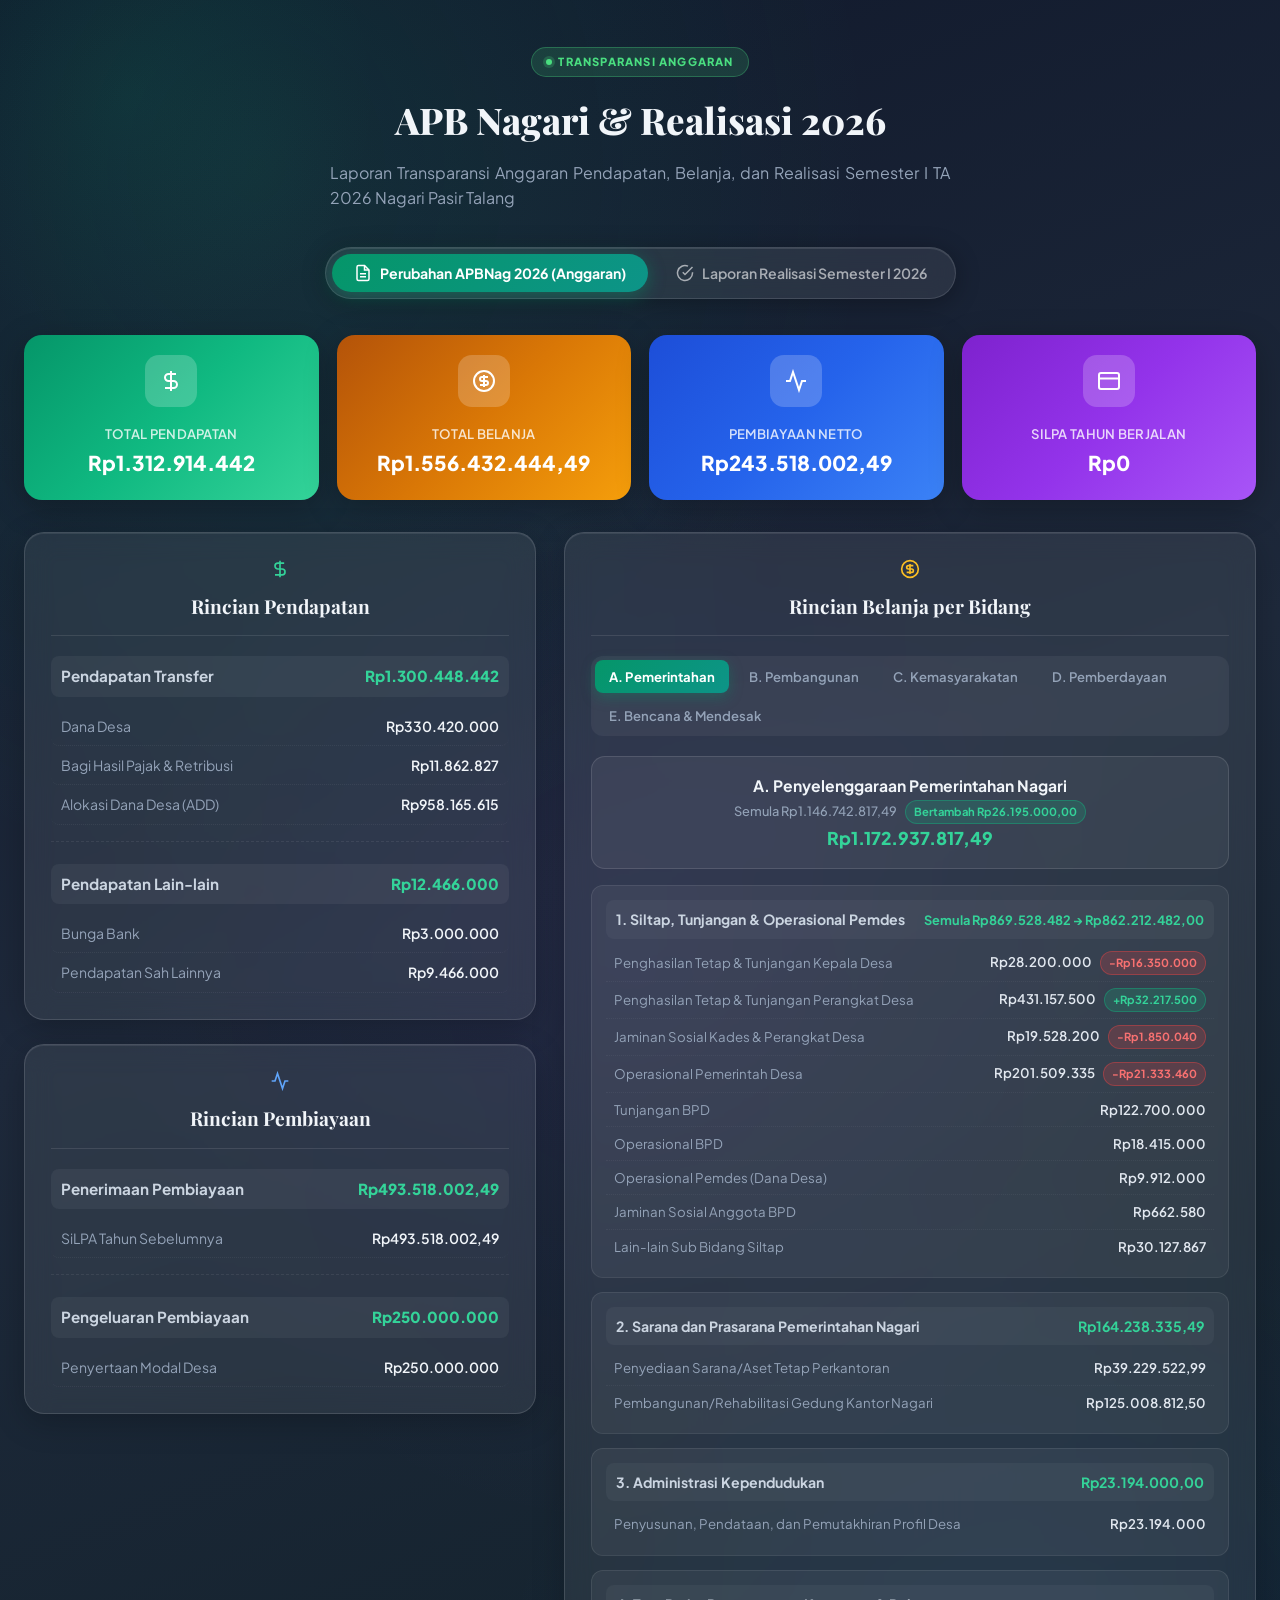
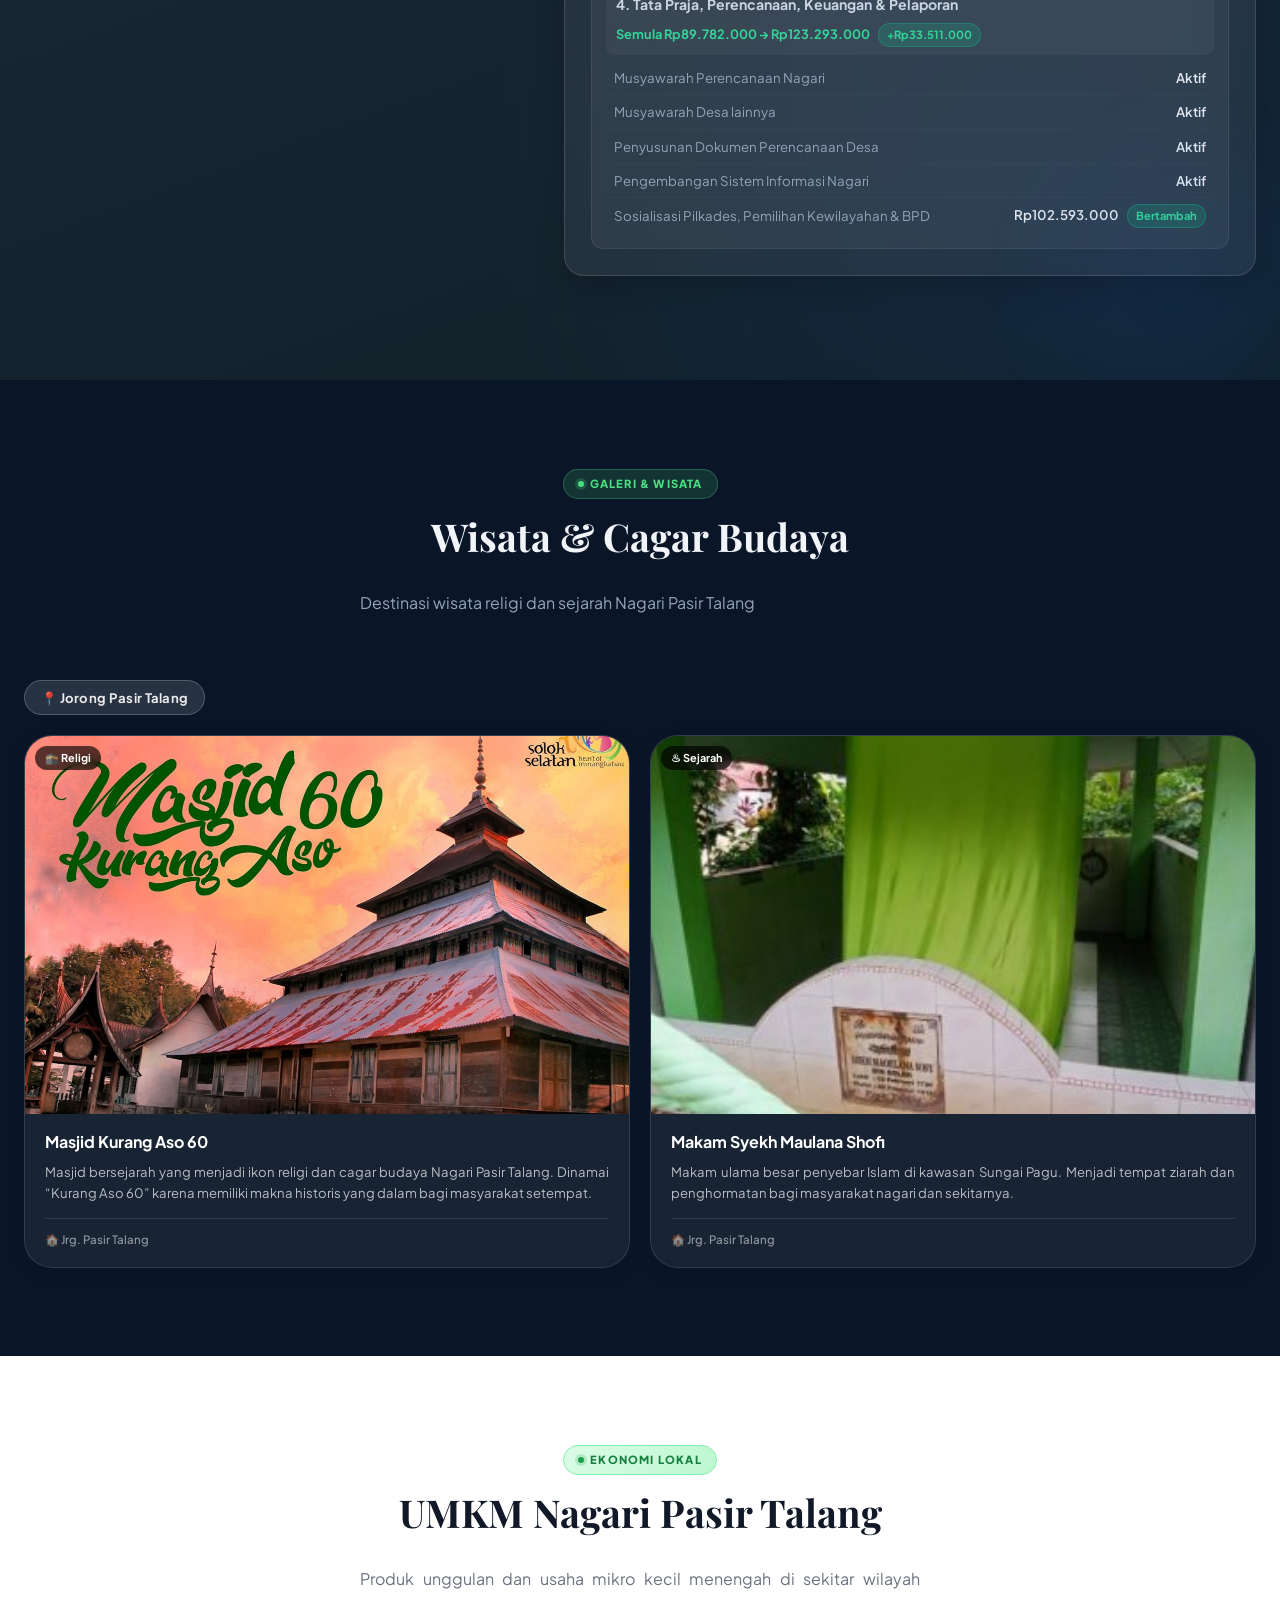
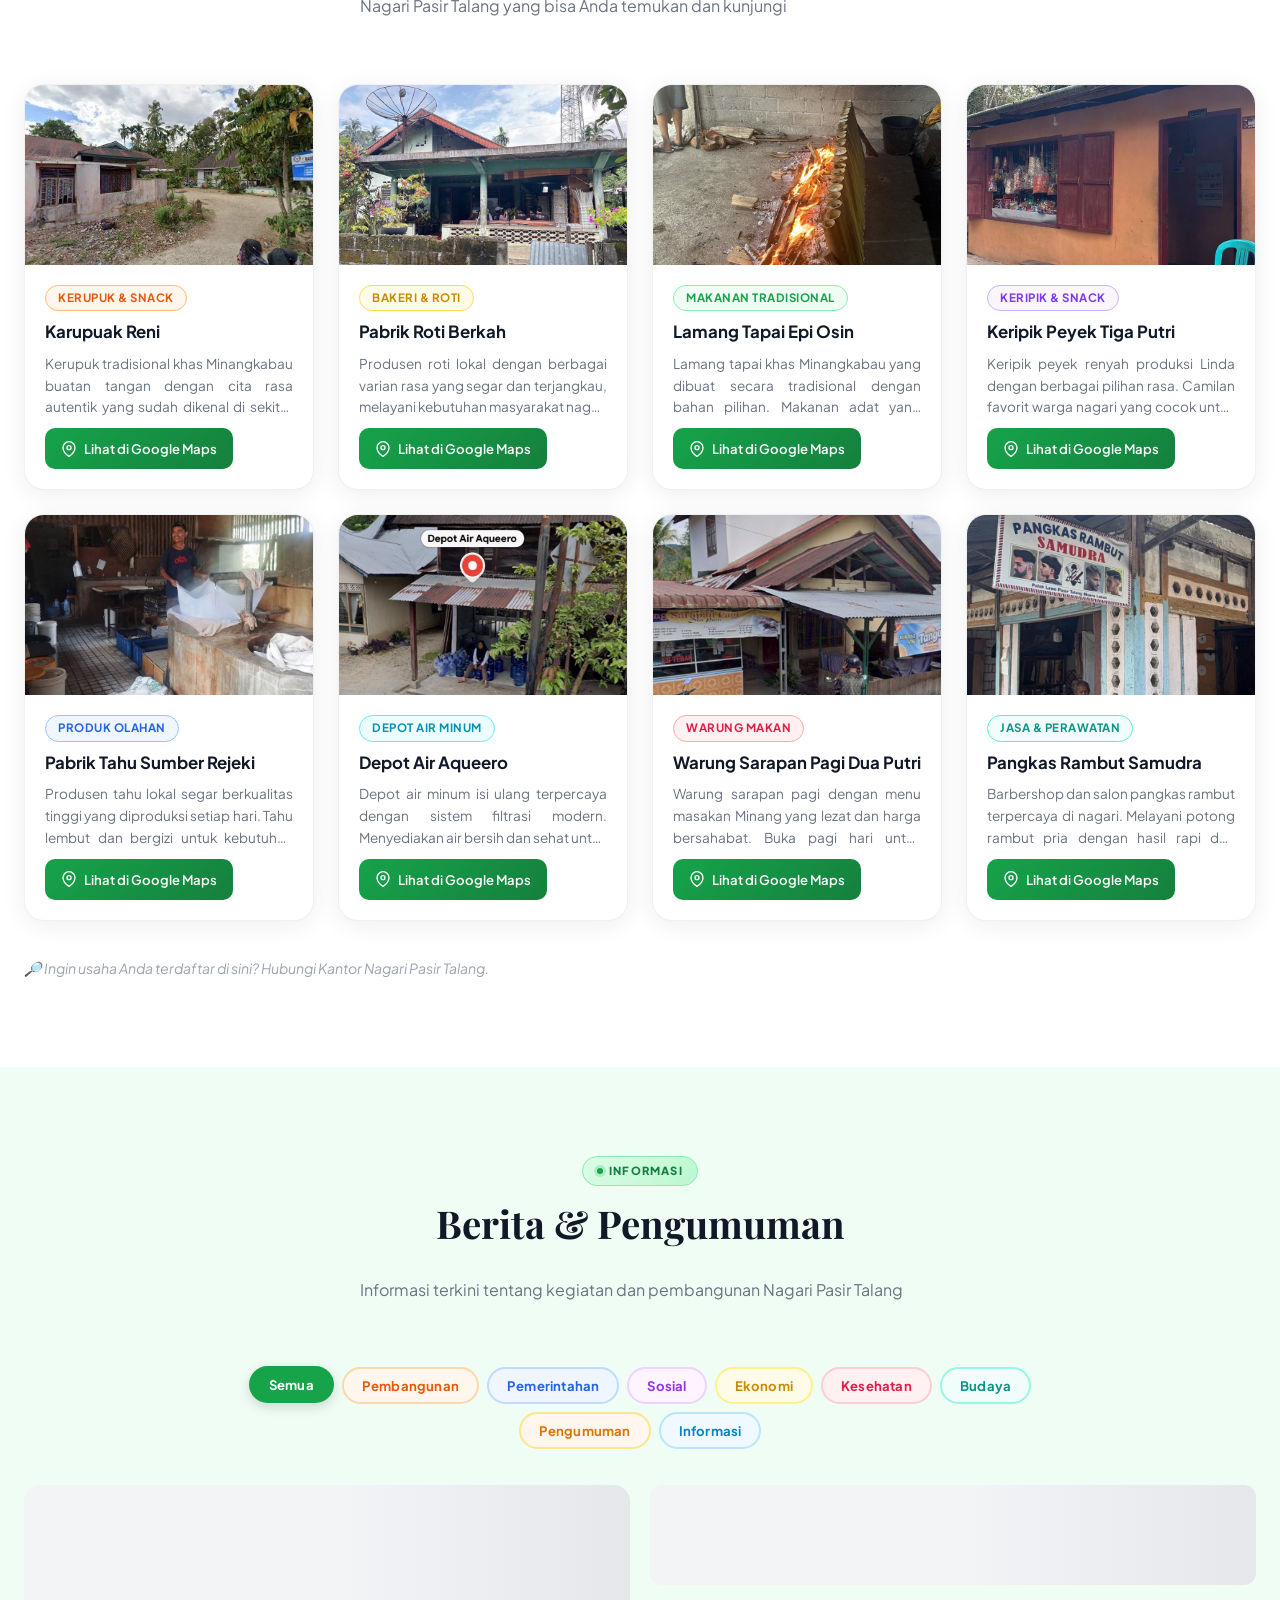
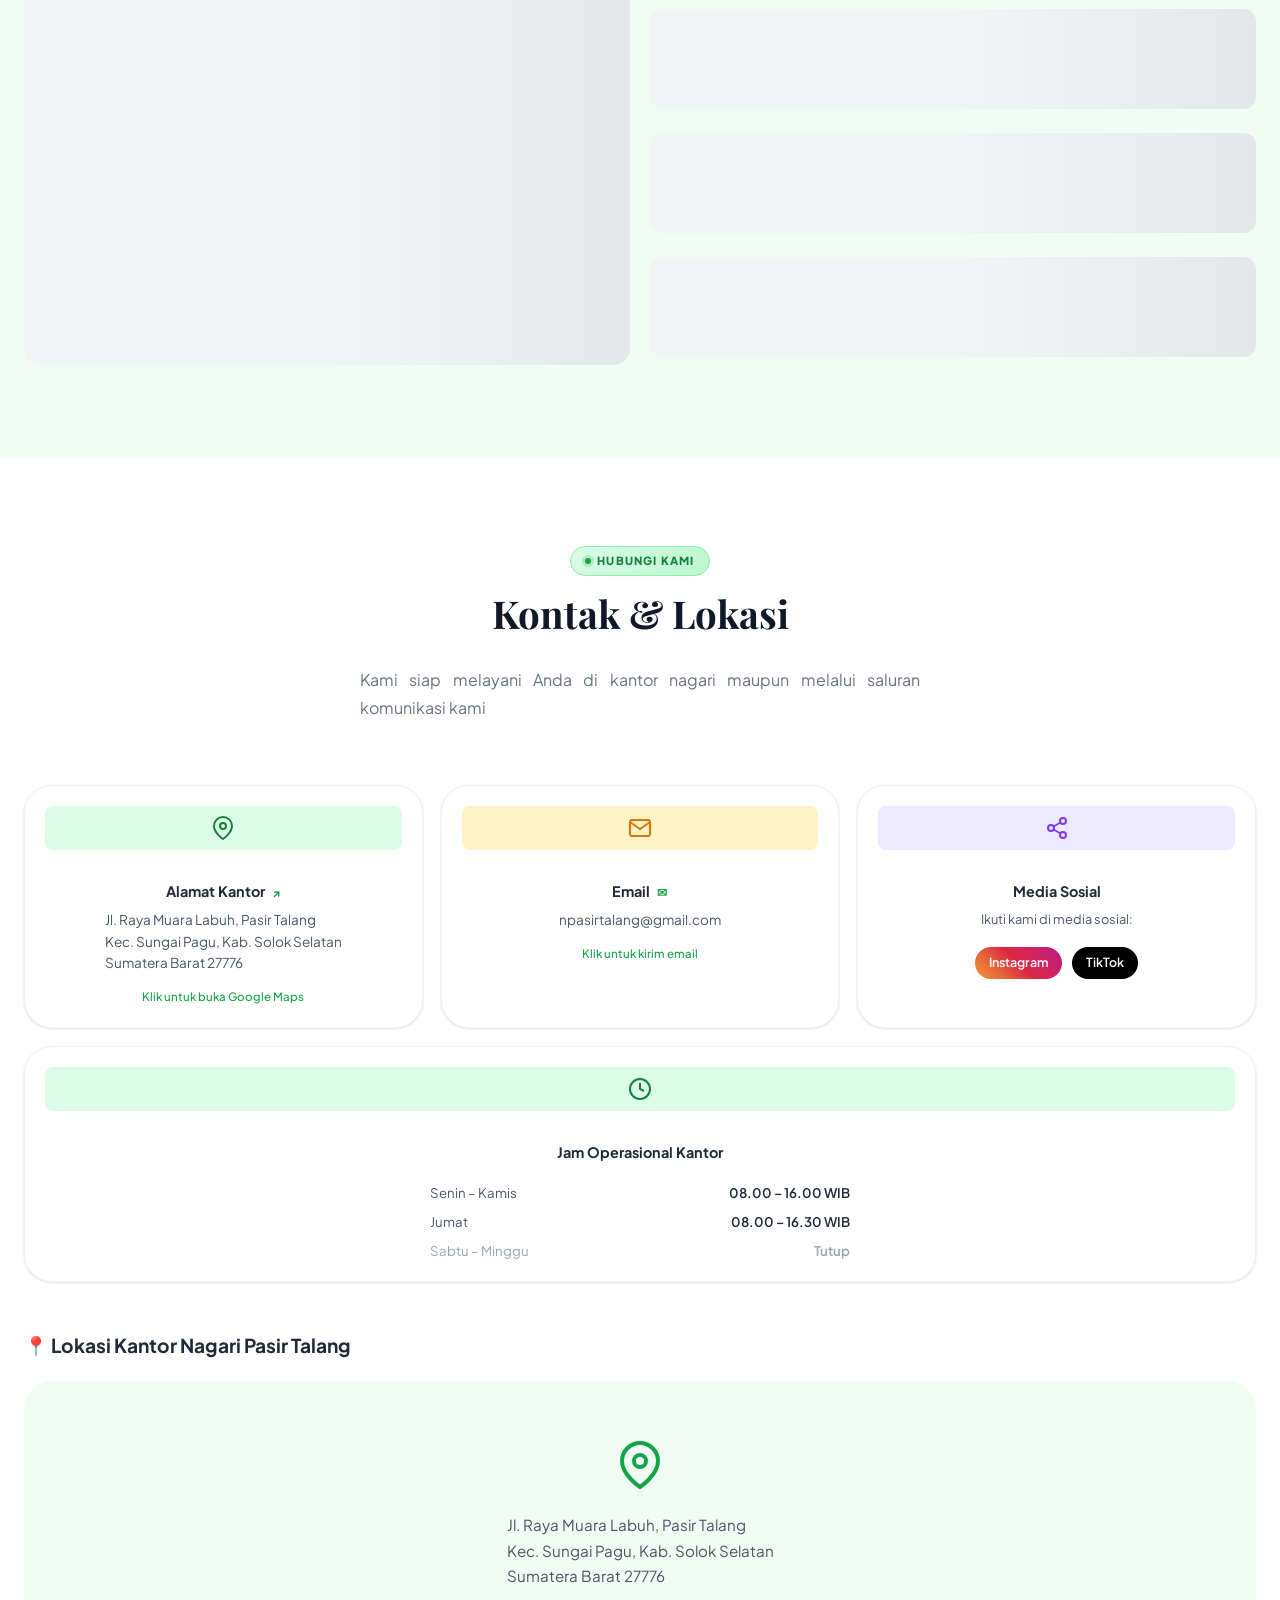
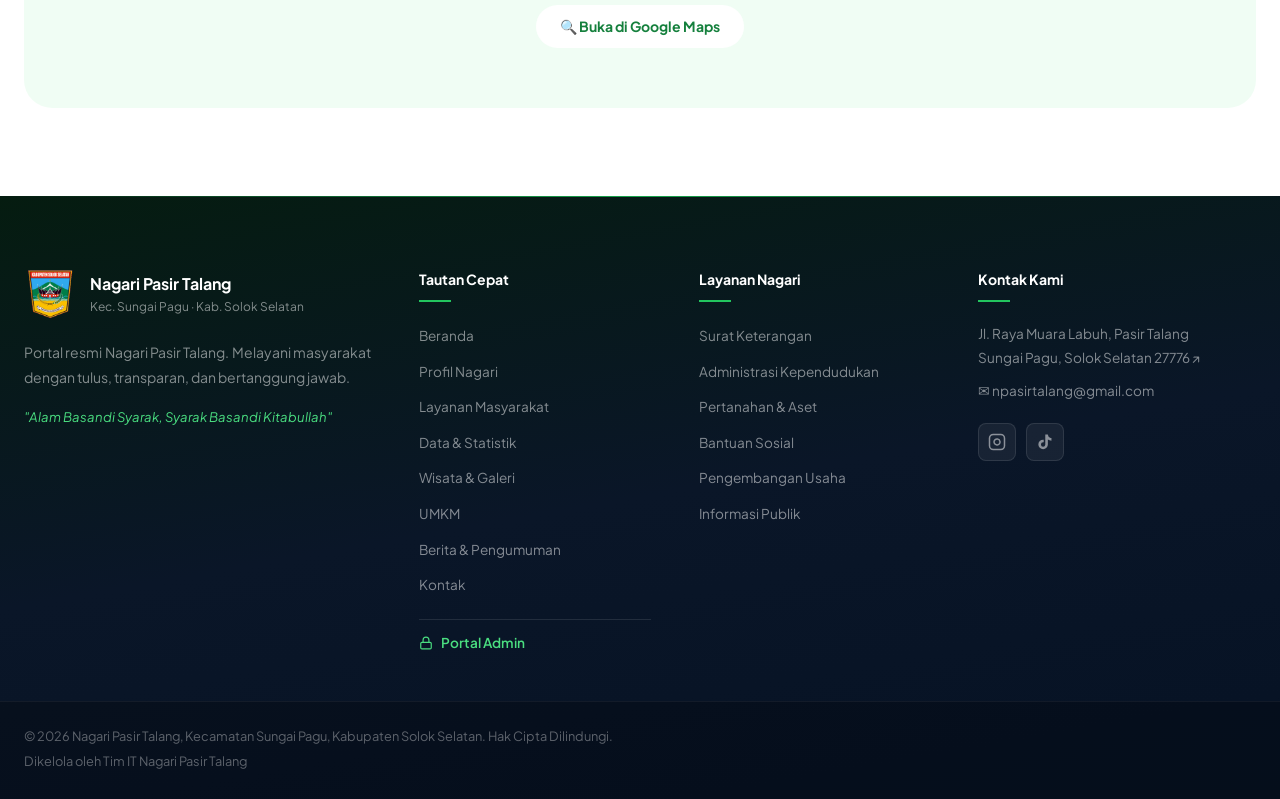
==== commit 0f57cc3a: "Fix: seragamkan bentuk badge APBNag dan paksa warna badge di mode gelap agar sangat jelas terlihat" ====
--- a/index.html
+++ b/index.html
@@ -1065,7 +1065,7 @@
     <div class="apb-container">
 
         <div class="apb-header">
-            <span class="apb-badge">Transparansi Anggaran</span>
+            <span class="section-badge">Transparansi Anggaran</span>
             <h2 class="apb-title">APB Nagari &amp; Realisasi 2026</h2>
             <p class="apb-subtitle">Laporan Transparansi Anggaran Pendapatan, Belanja, dan Realisasi Semester I TA 2026 Nagari Pasir Talang</p>
         </div>
--- a/assets/css/style.css
+++ b/assets/css/style.css
@@ -7041,11 +7041,15 @@
 
 /* Pastikan teks di dark section tetap terang */
 section#apbnag *:not(button):not(a):not(.apb-tab):not(input),
-section#galeri .section-title,
-section#galeri .section-desc,
-section#galeri .section-badge {
-  color: inherit;
-}
+  section#galeri .section-title,
+  section#galeri .section-desc {
+    color: inherit;
+  }
+  section#galeri .section-badge {
+    background: rgba(74, 222, 128, 0.15) !important;
+    color: #4ade80 !important;
+    border-color: rgba(74, 222, 128, 0.3) !important;
+  }
 section#galeri .section-title { color: #f1f5f9 !important; }
 section#galeri .section-desc  { color: #94a3b8 !important; }
 
@@ -7360,3 +7364,16 @@
   color: #fff;
   padding-left: 8px;
 }
+
+/* Guarantee badge visibility on dark sections */
+.section-dark .section-badge,
+.apb-section .section-badge {
+  background: rgba(74, 222, 128, 0.15) !important;
+  color: #4ade80 !important;
+  border: 1.5px solid rgba(74, 222, 128, 0.3) !important;
+}
+.section-dark .section-badge::before,
+.apb-section .section-badge::before {
+  background: #4ade80 !important;
+  box-shadow: 0 0 0 3px rgba(74,222,128,.2) !important;
+}
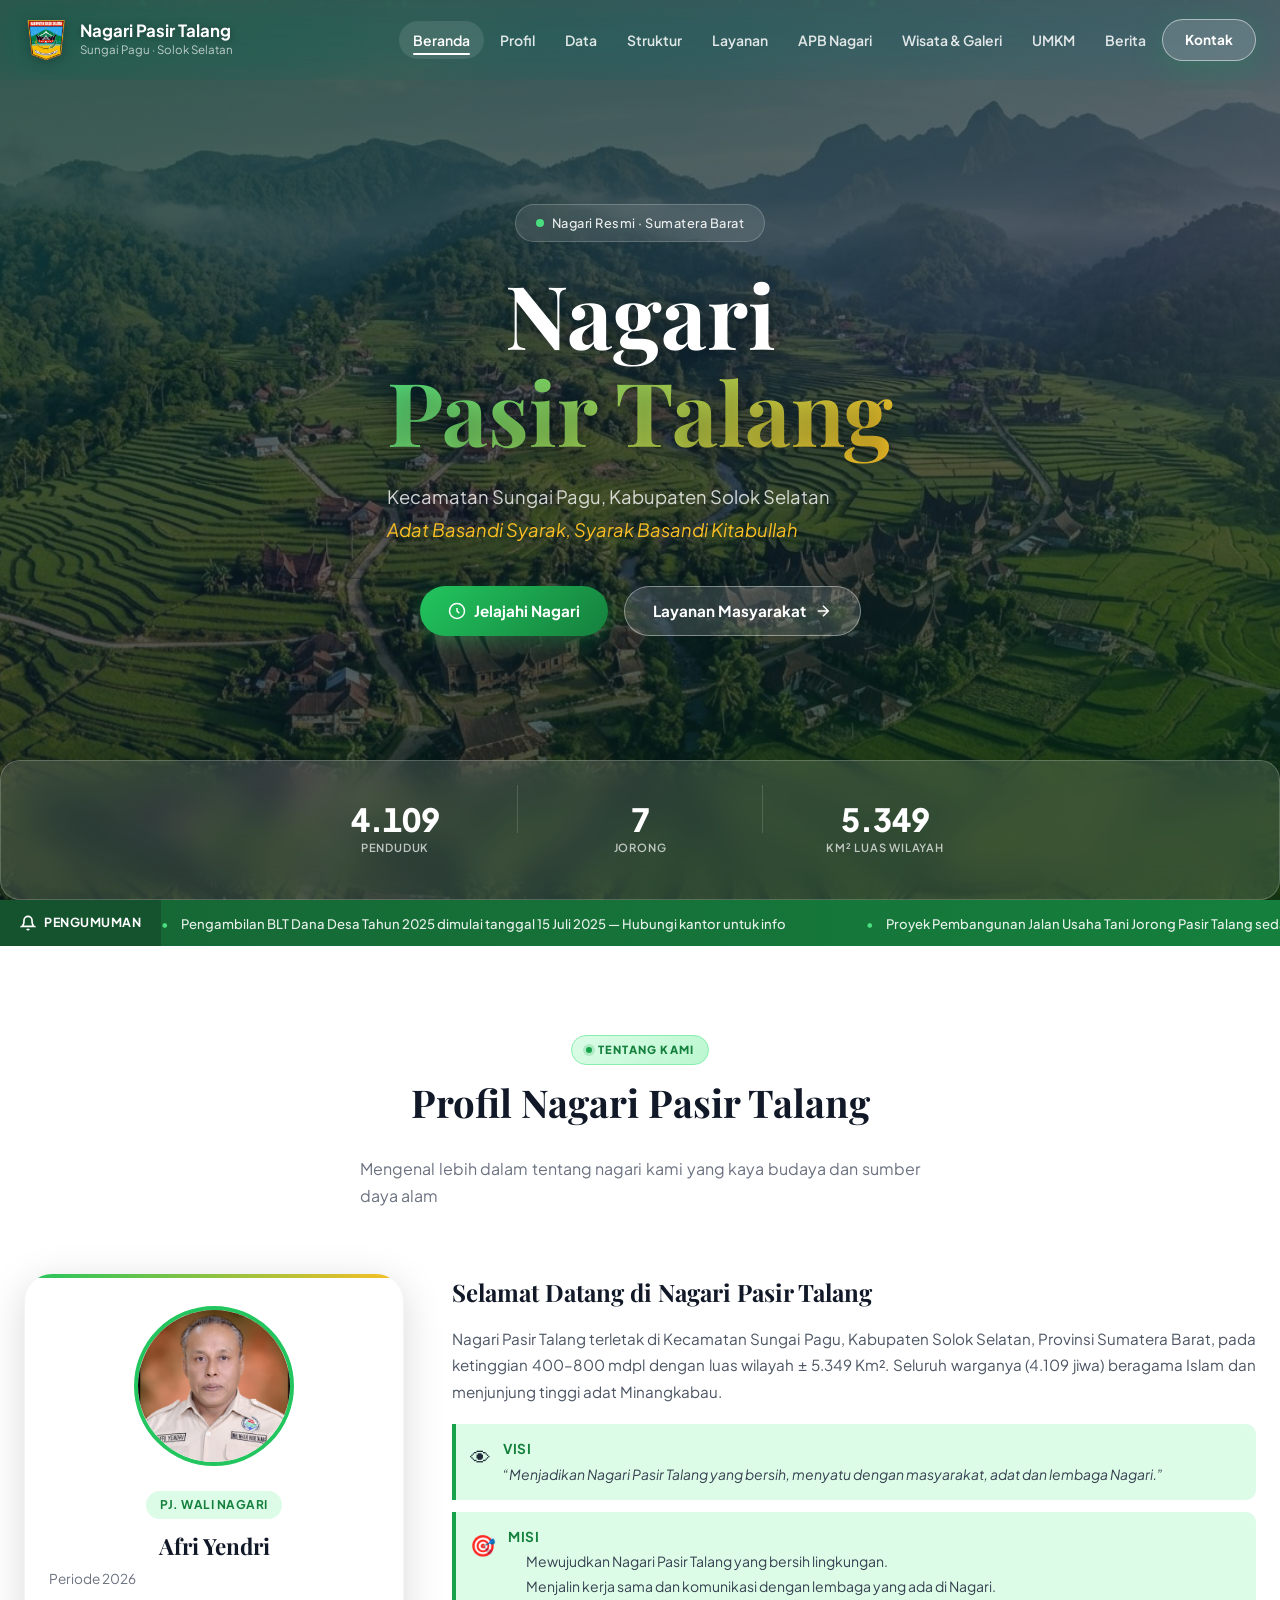
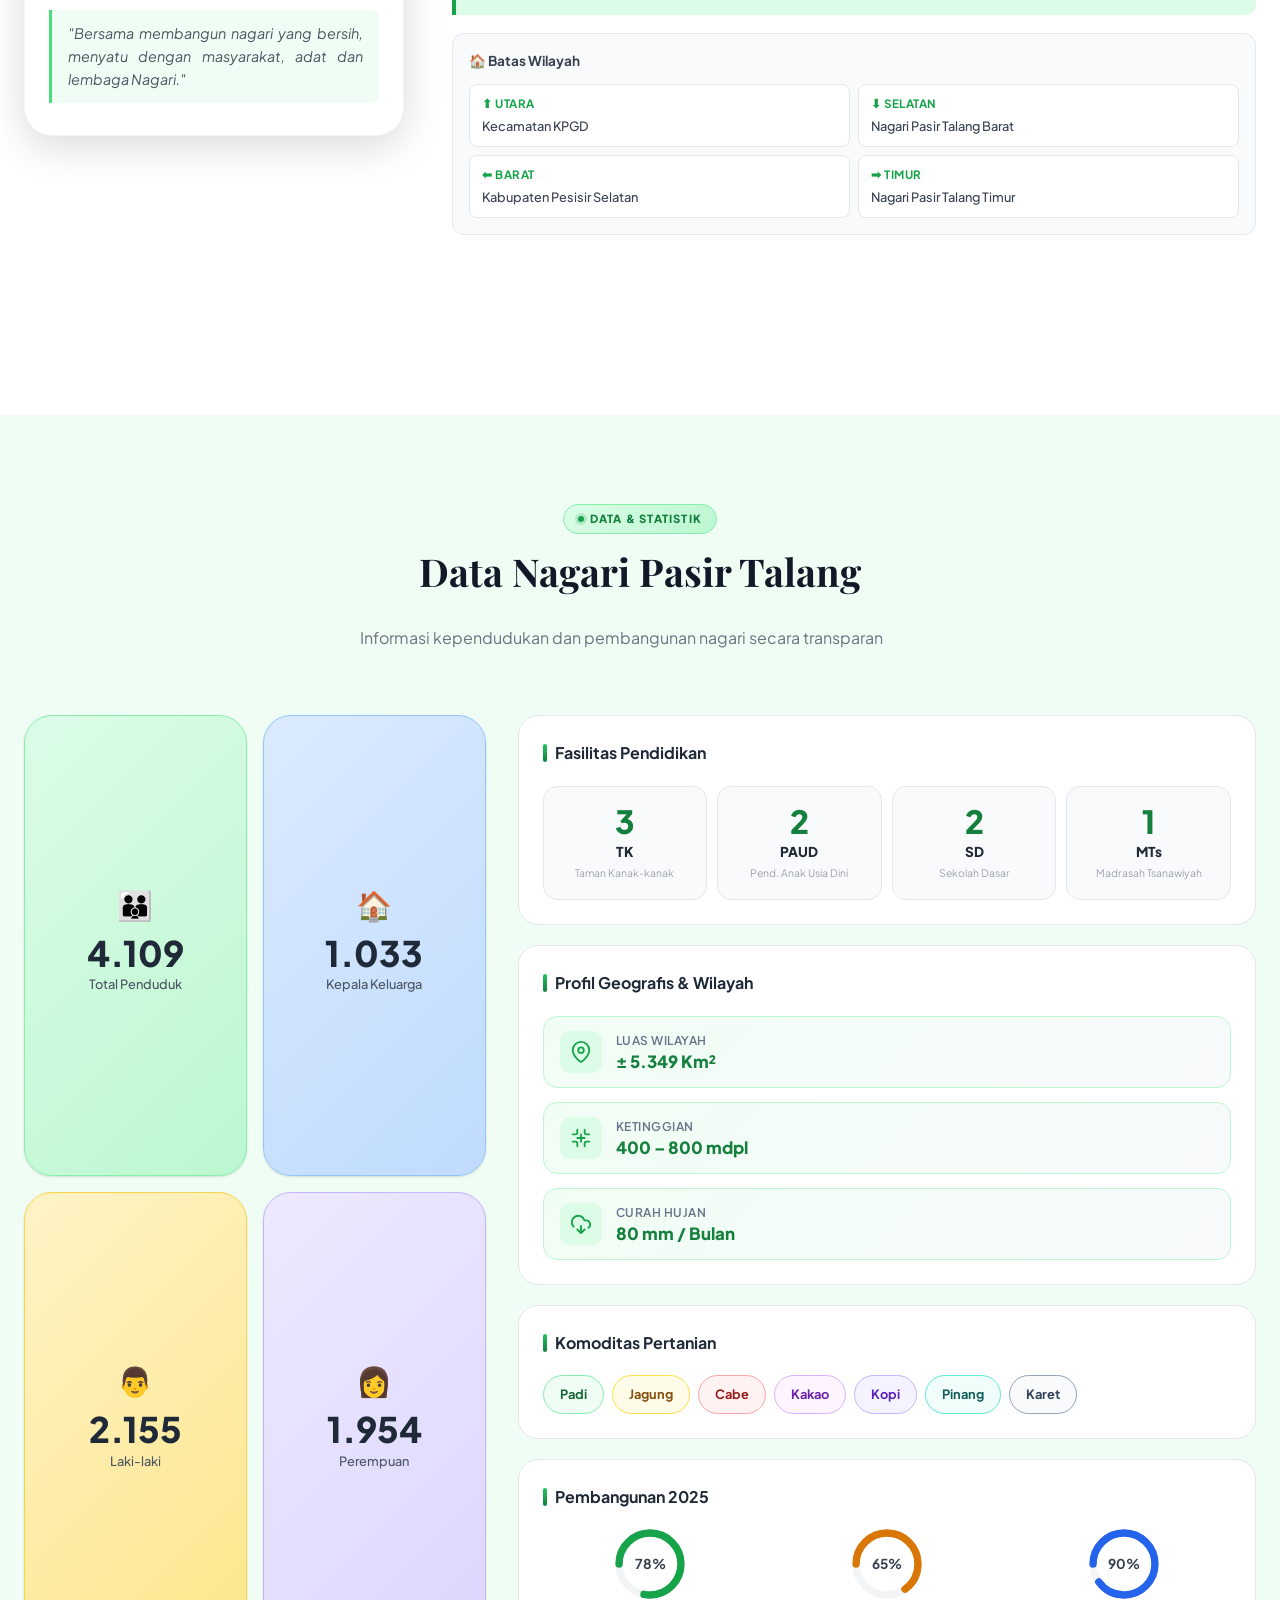
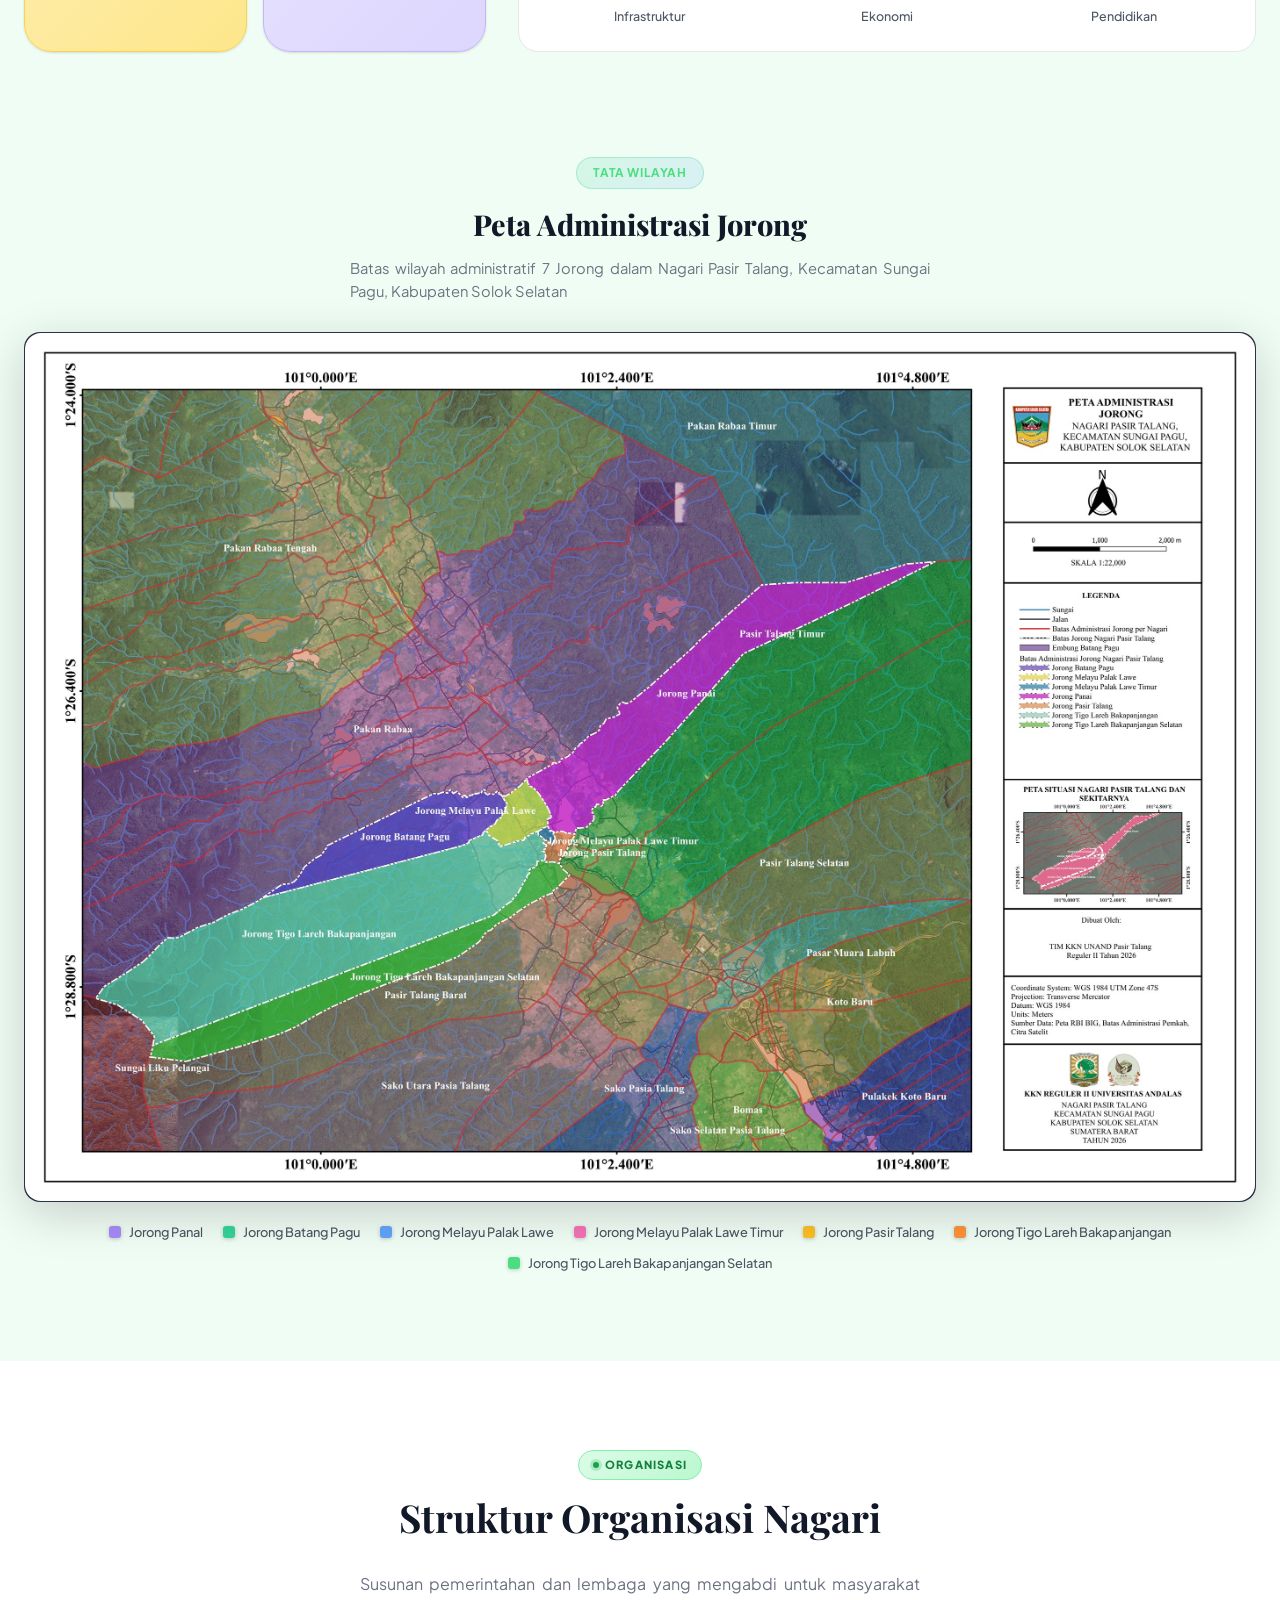
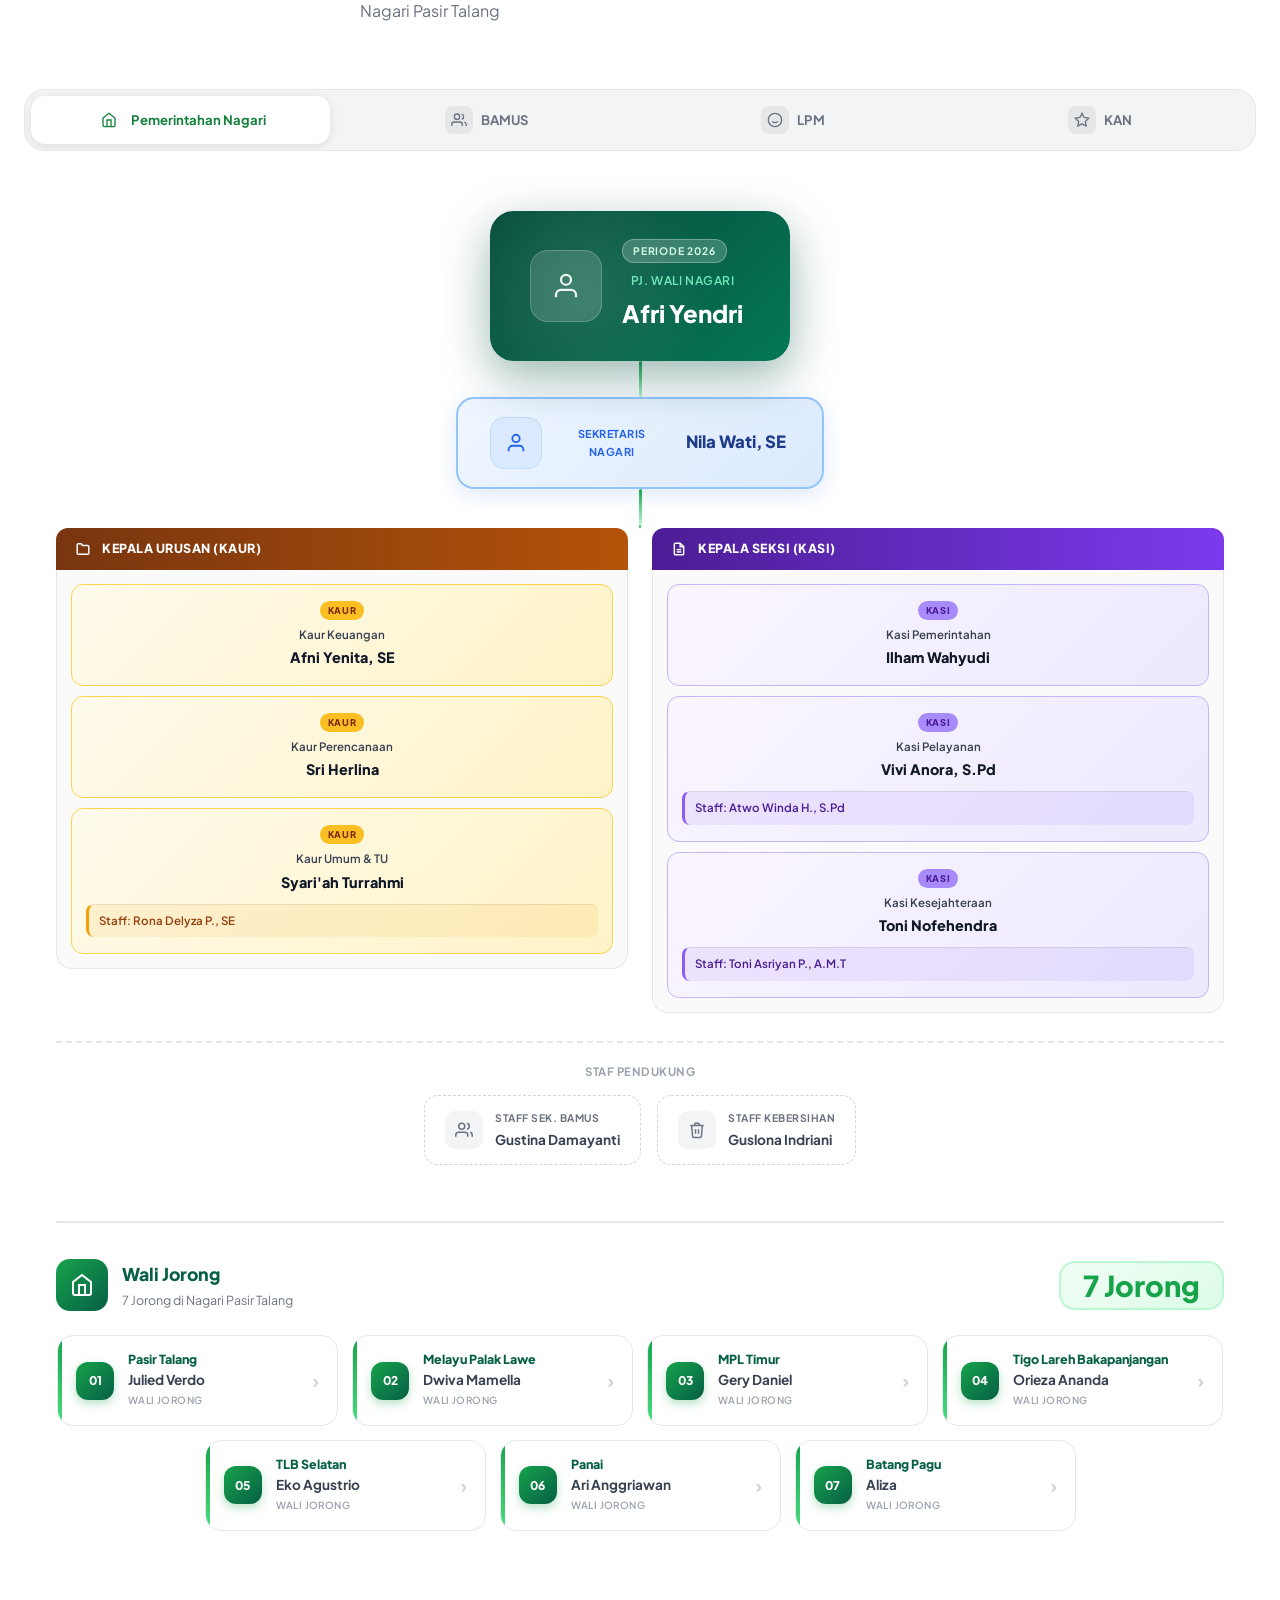
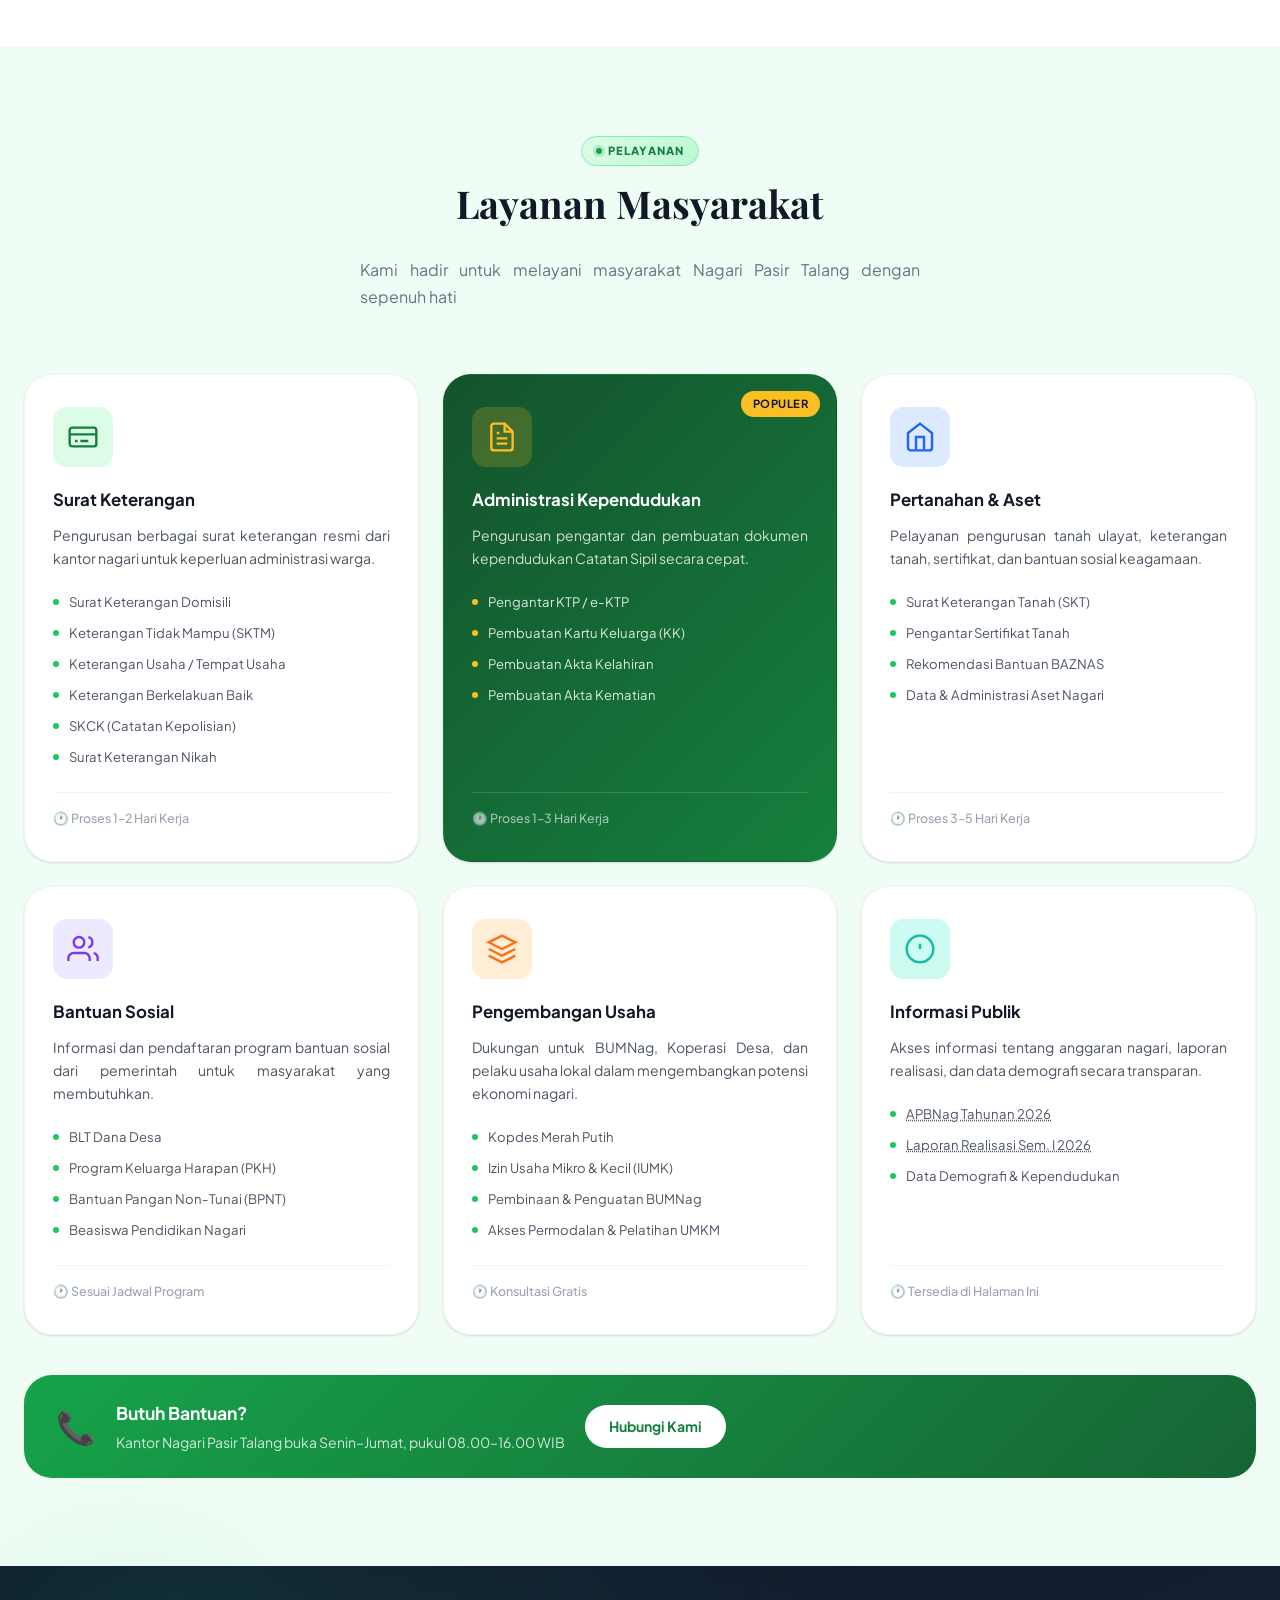
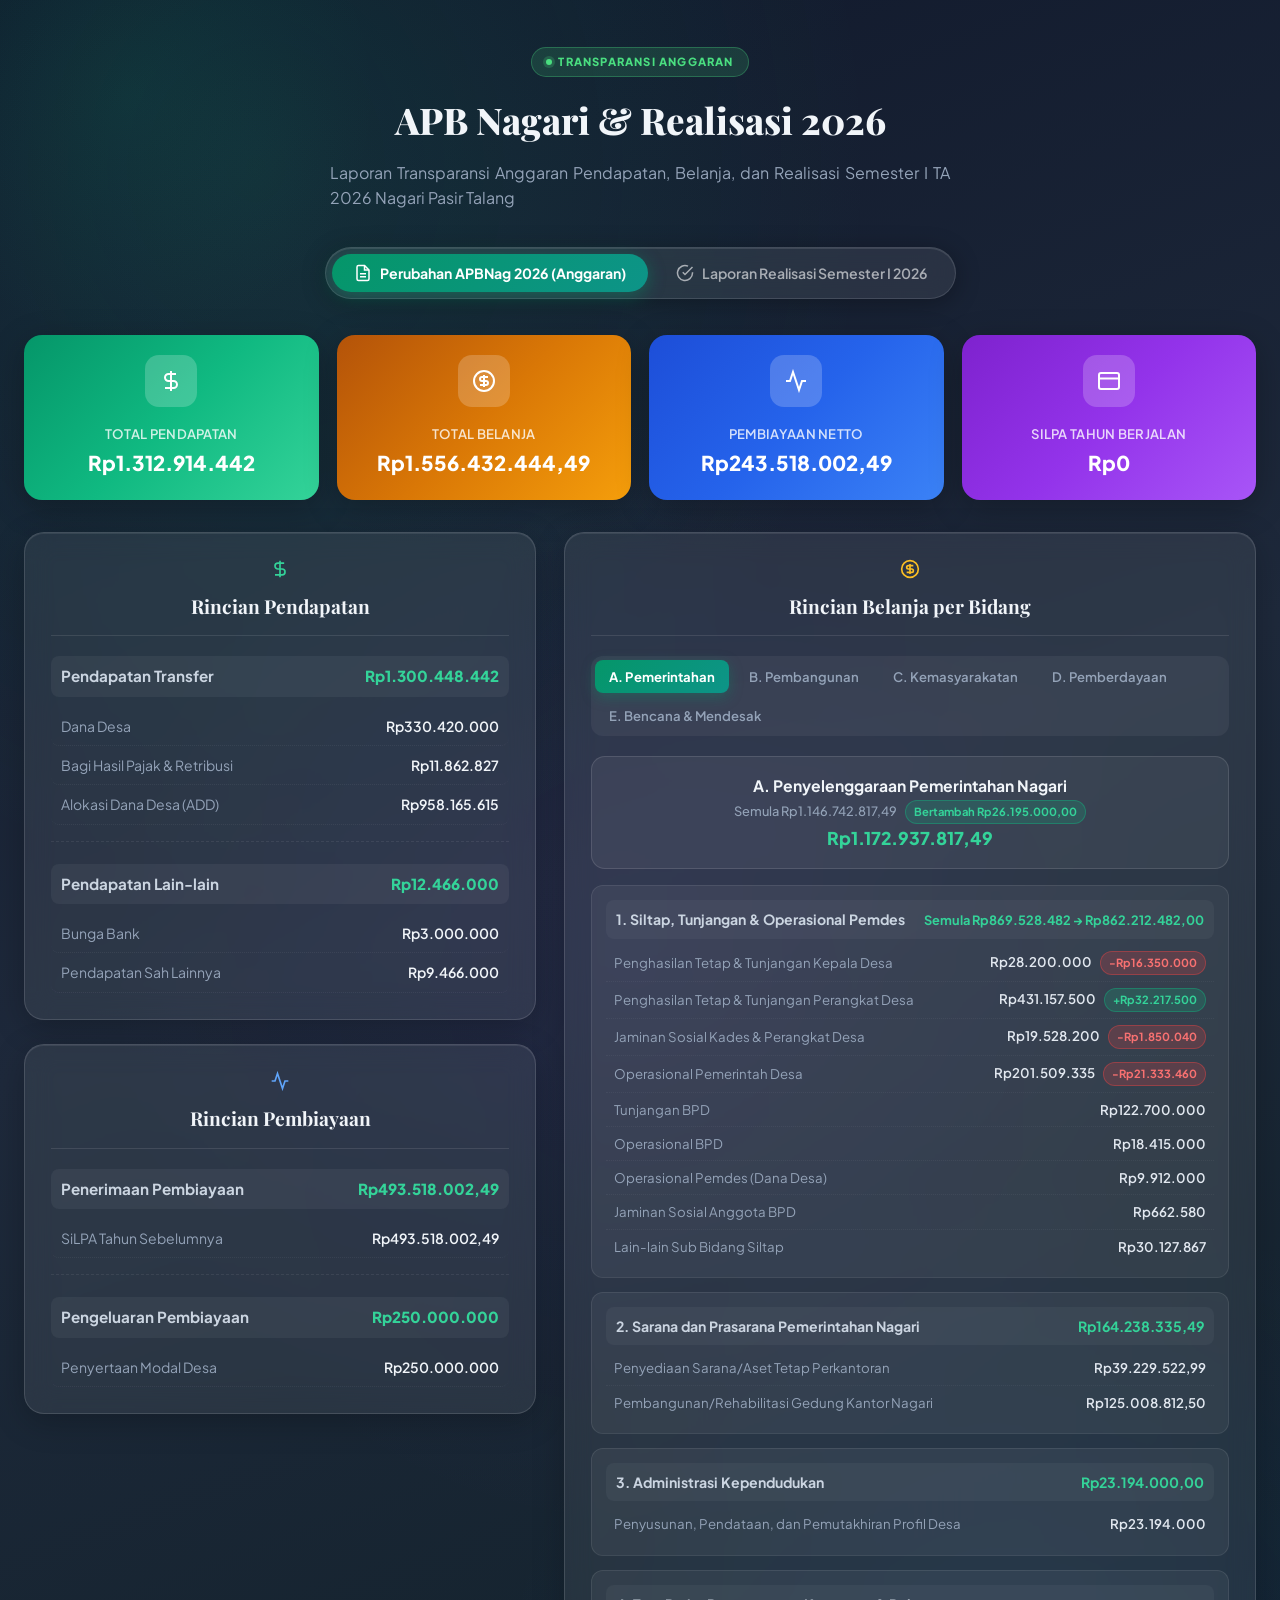
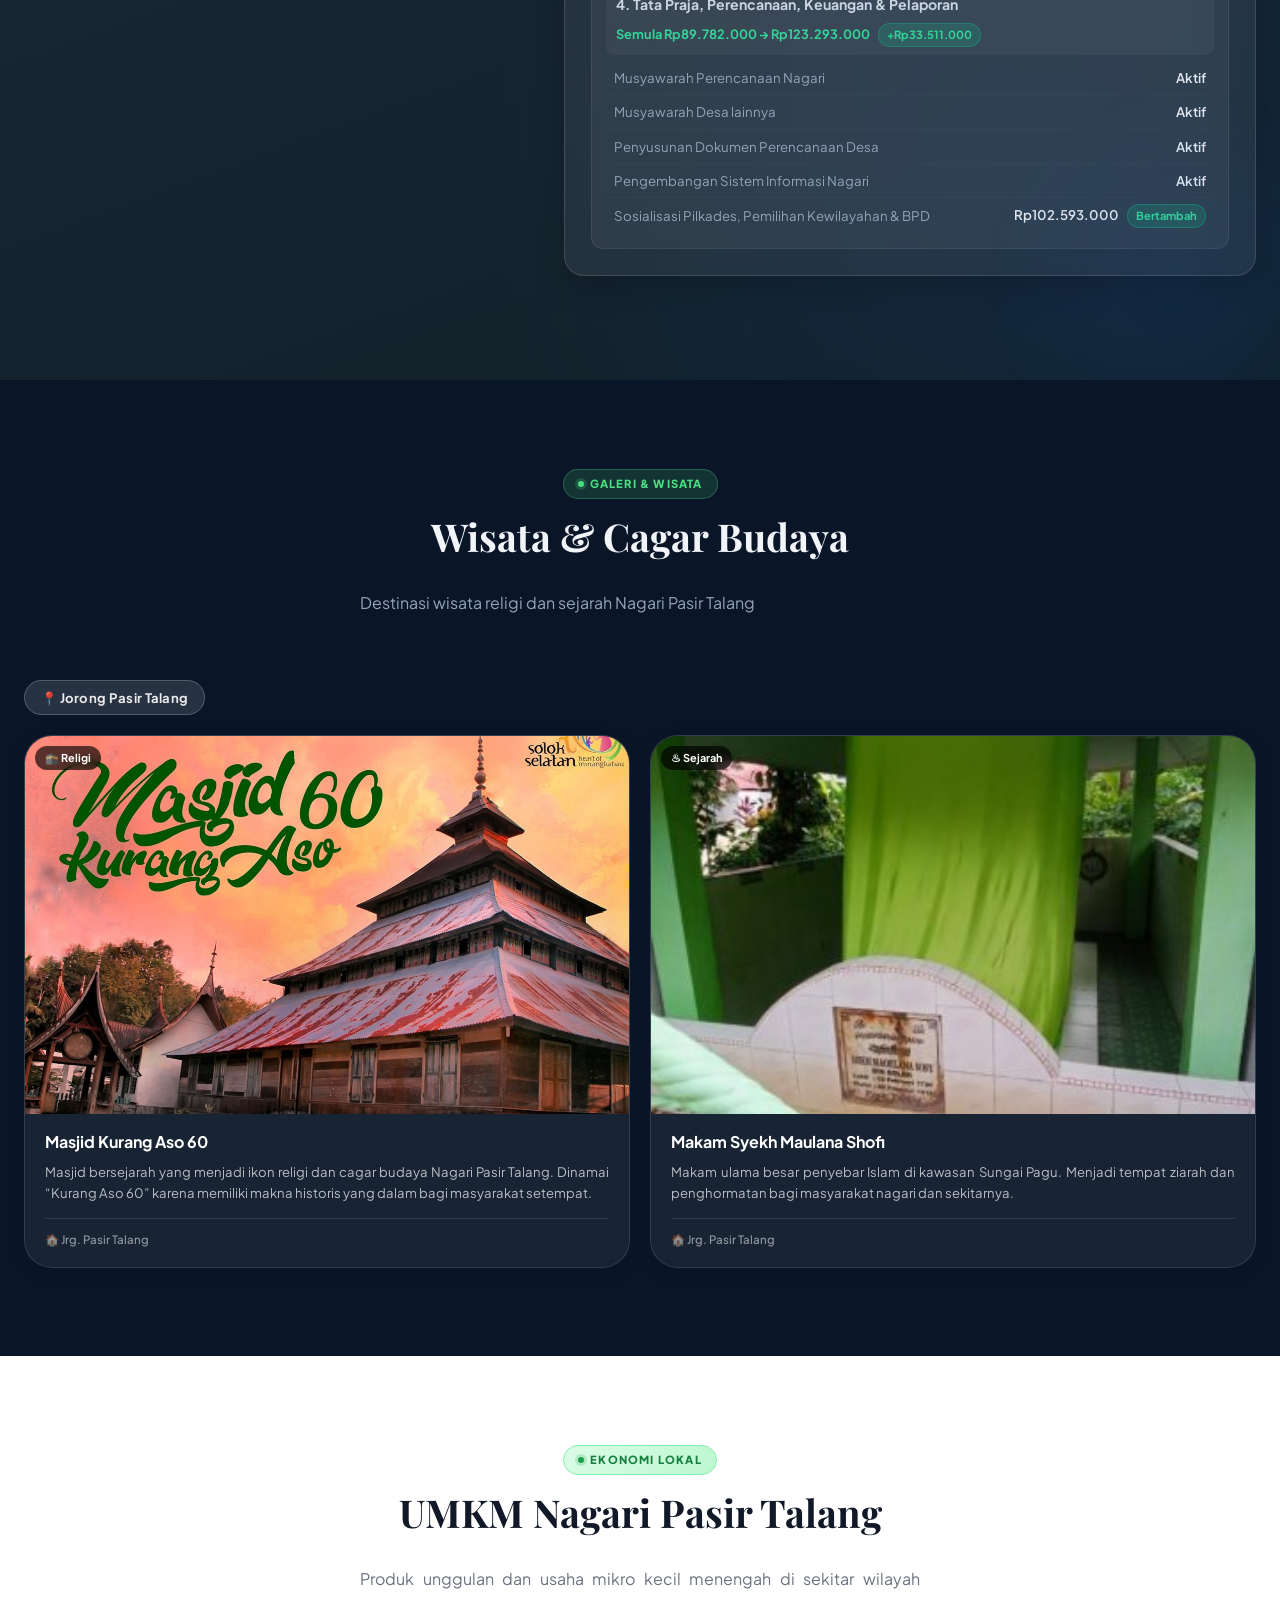
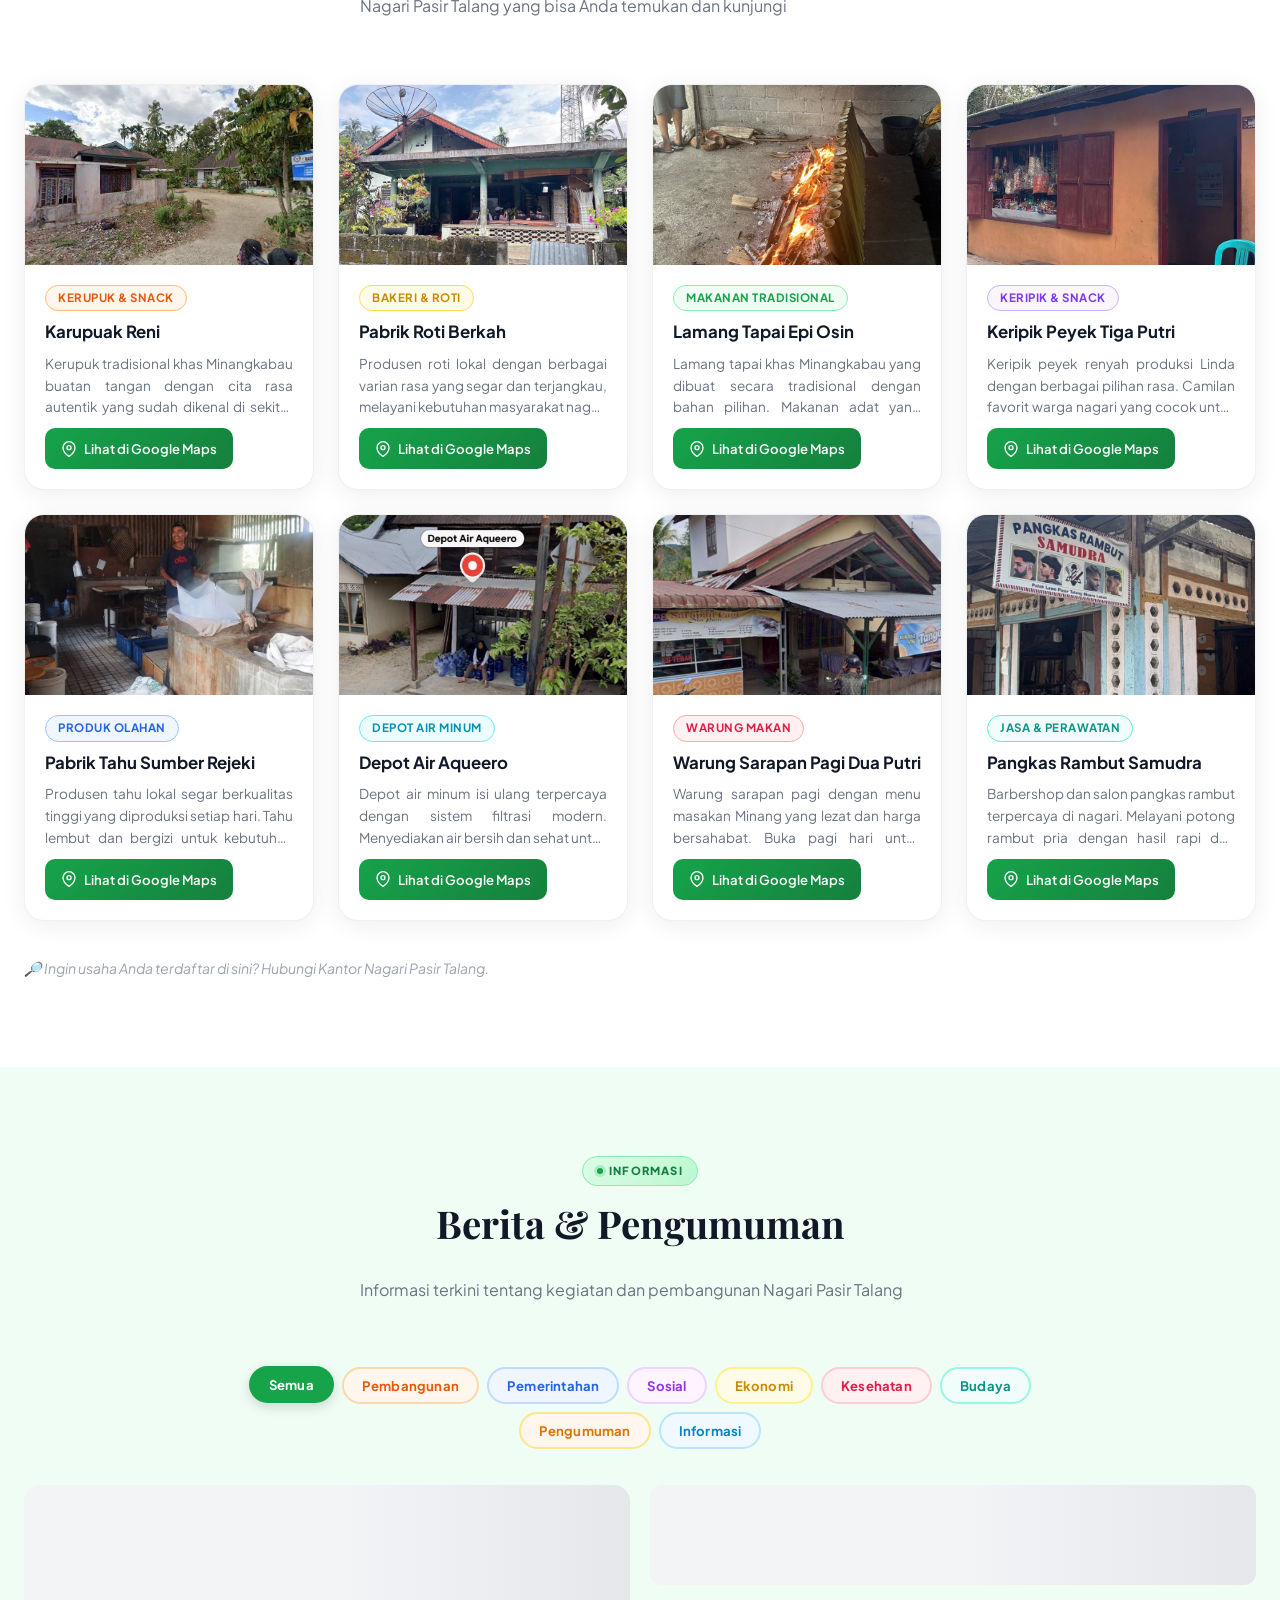
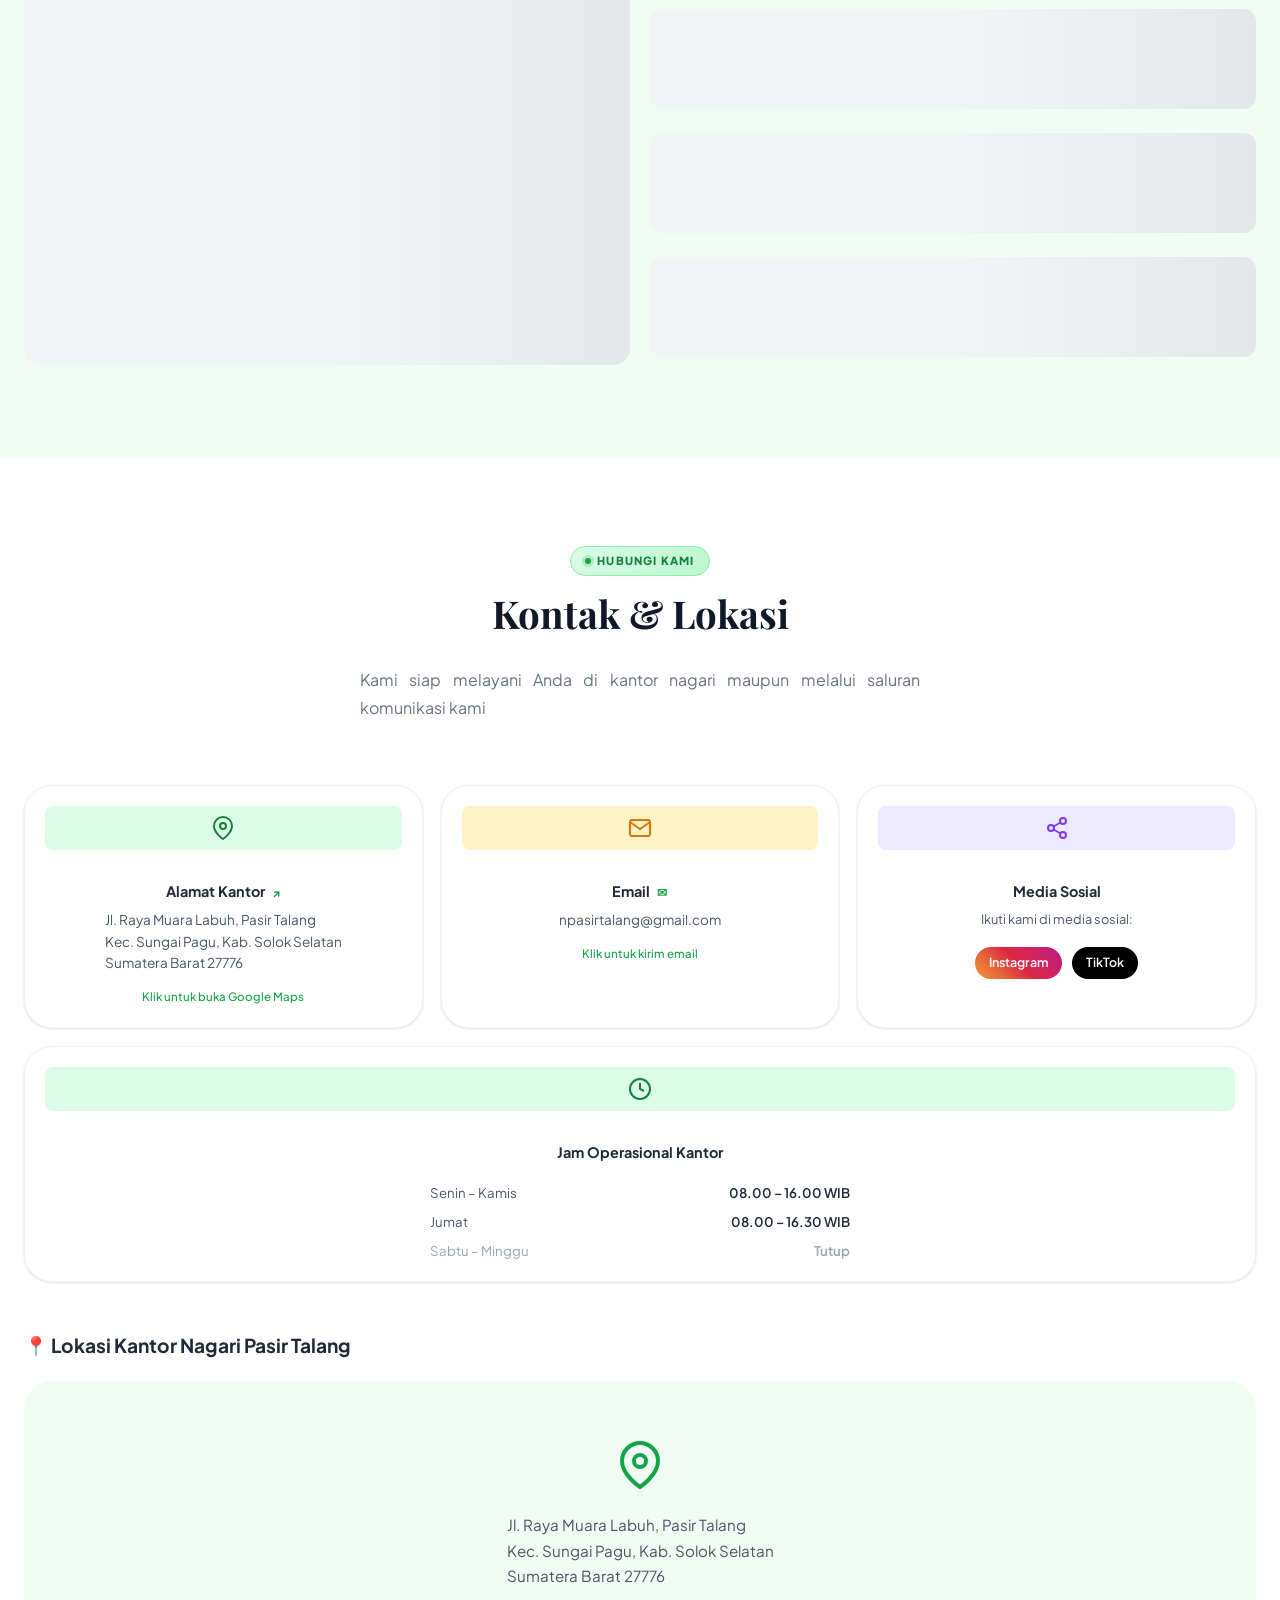
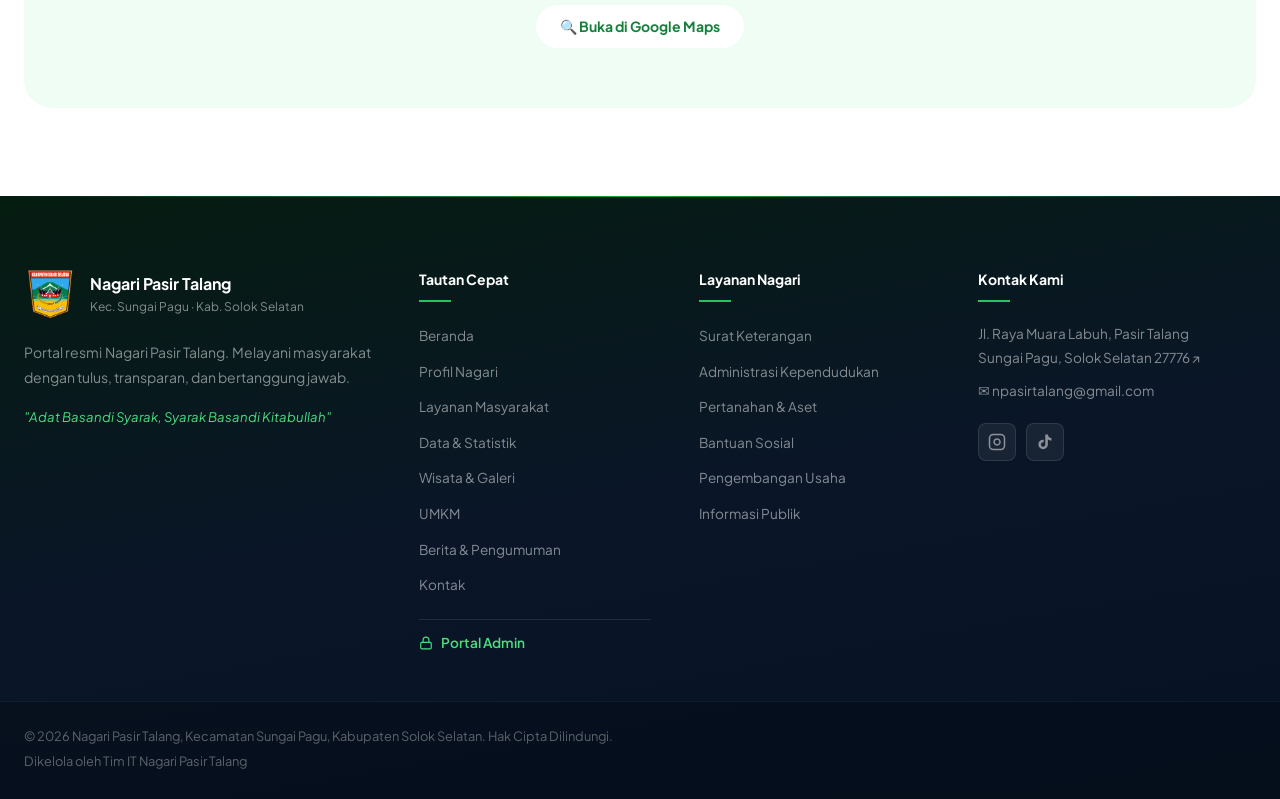
==== commit 1d11c26b: "Fix: perbaiki typo motto alam menjadi adat basandi syarak" ====
--- a/index.html
+++ b/index.html
@@ -114,7 +114,7 @@
       </h1>
       <p class="hero-subtitle animate-fade-up delay-3">
         Kecamatan Sungai Pagu, Kabupaten Solok Selatan<br />
-        <em>Alam Basandi Syarak, Syarak Basandi Kitabullah</em>
+        <em>Adat Basandi Syarak, Syarak Basandi Kitabullah</em>
       </p>
       <div class="hero-buttons animate-fade-up delay-4">
         <!-- Ã¢Å“â€¦ Scroll ke seksi Profil -->
@@ -1918,7 +1918,7 @@
               </div>
             </div>
             <p class="footer-desc">Portal resmi Nagari Pasir Talang. Melayani masyarakat dengan tulus, transparan, dan bertanggung jawab.</p>
-            <p class="footer-motto"><em>"Alam Basandi Syarak, Syarak Basandi Kitabullah"</em></p>
+            <p class="footer-motto"><em>"Adat Basandi Syarak, Syarak Basandi Kitabullah"</em></p>
           </div>
 
           <!-- Ã¢Å“â€¦ Footer links: semua scroll ke seksi yang sesuai -->
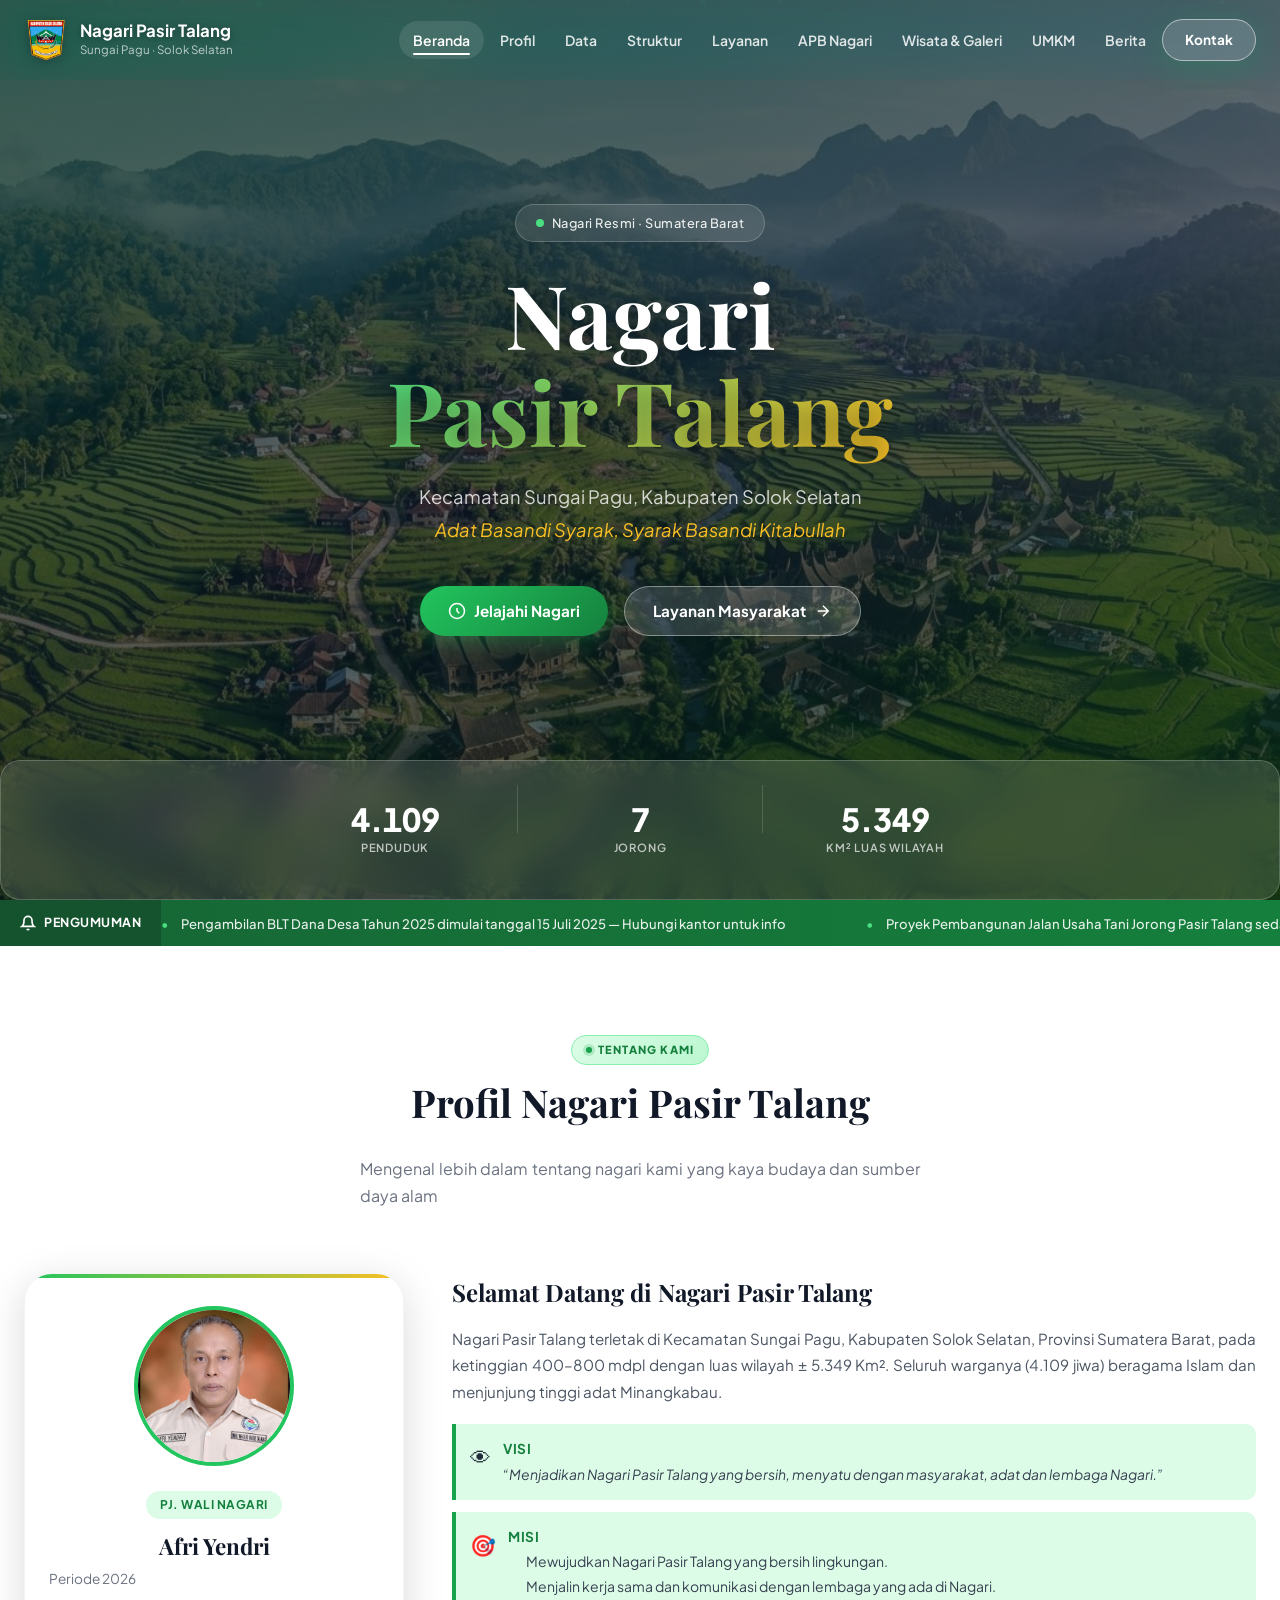
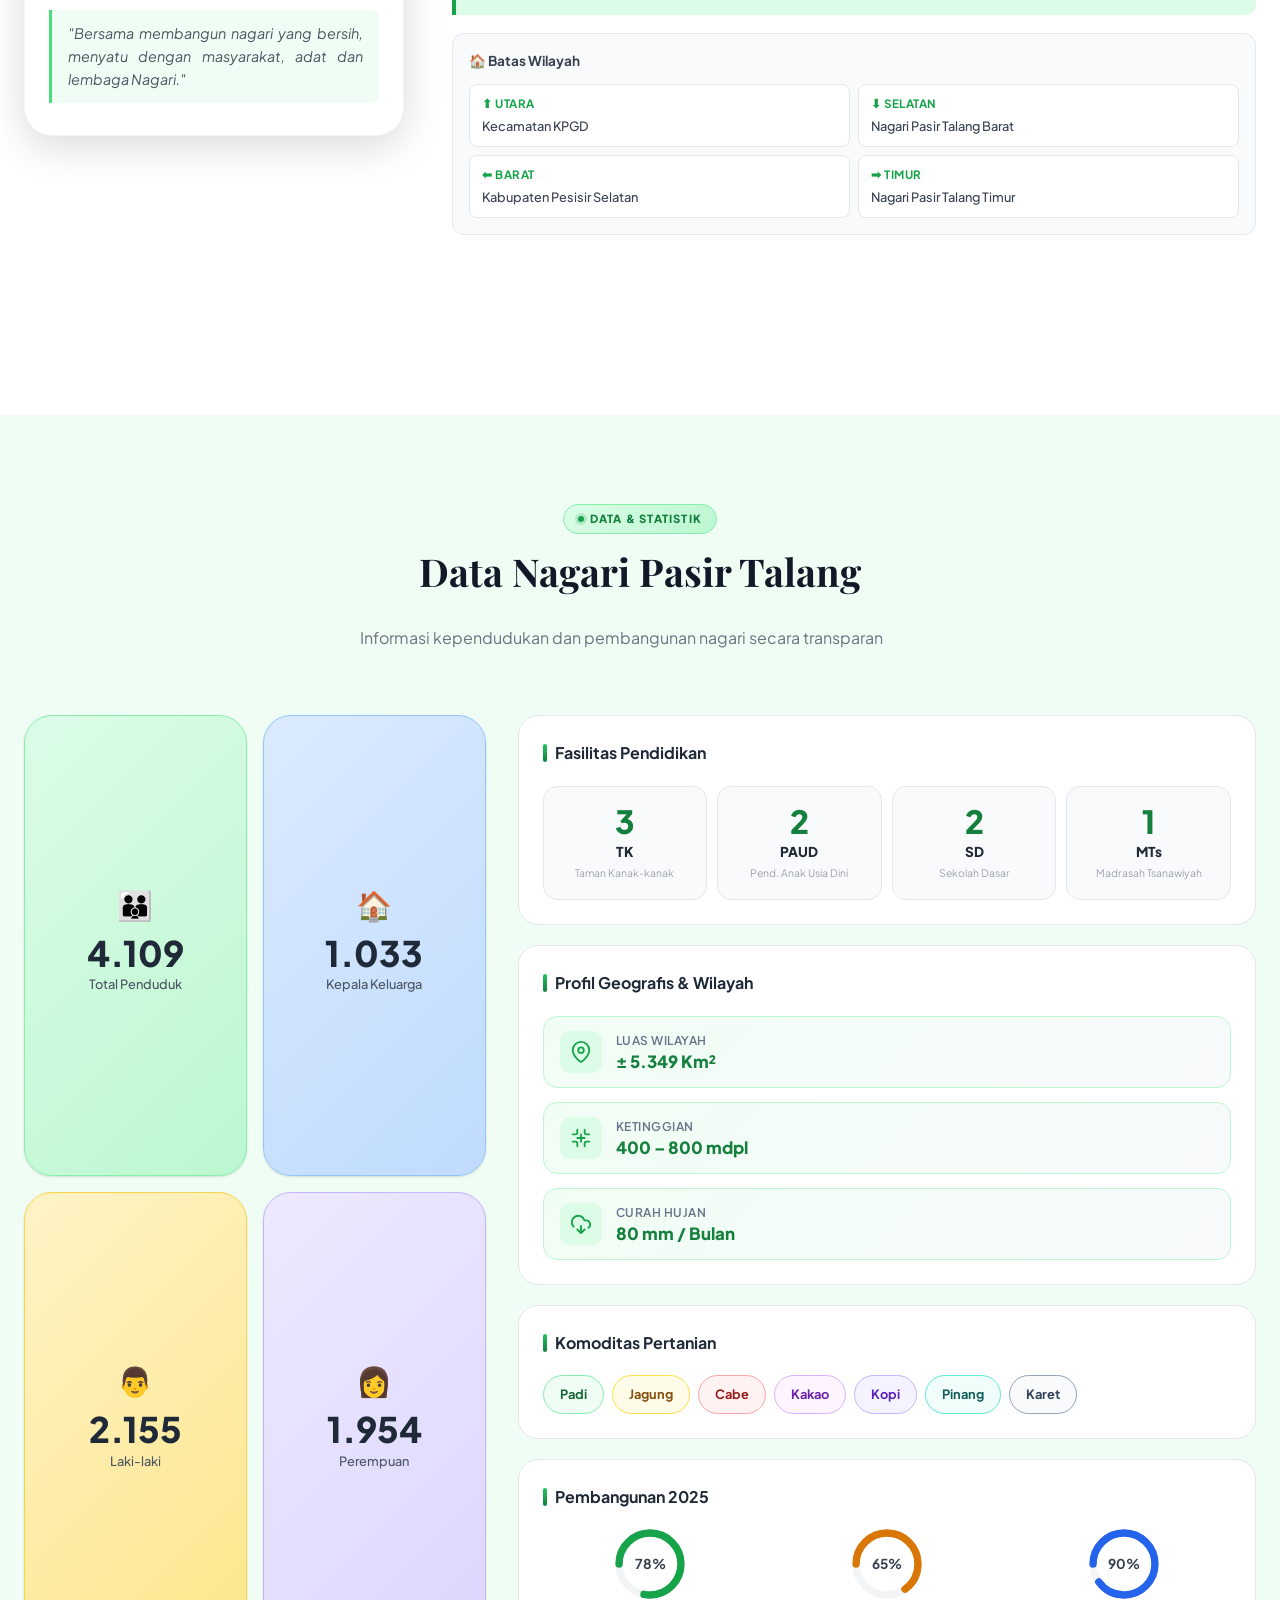
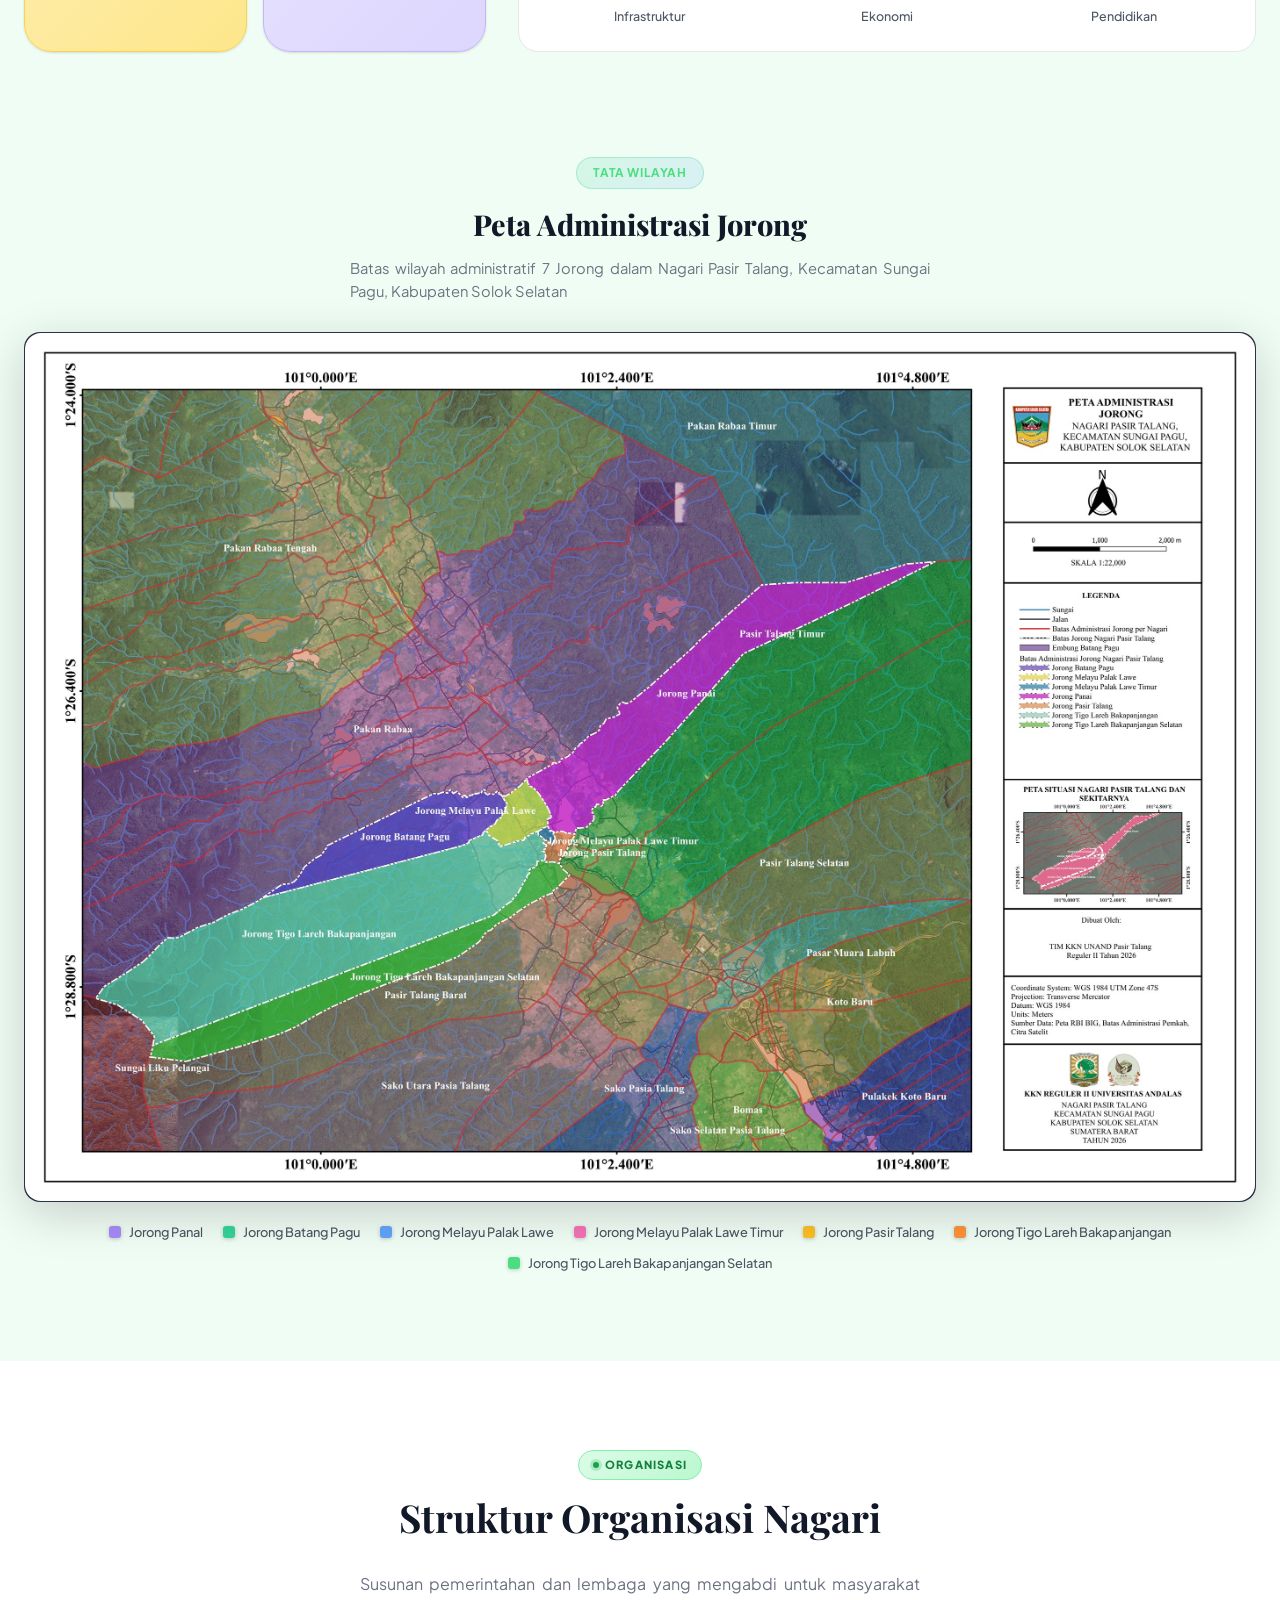
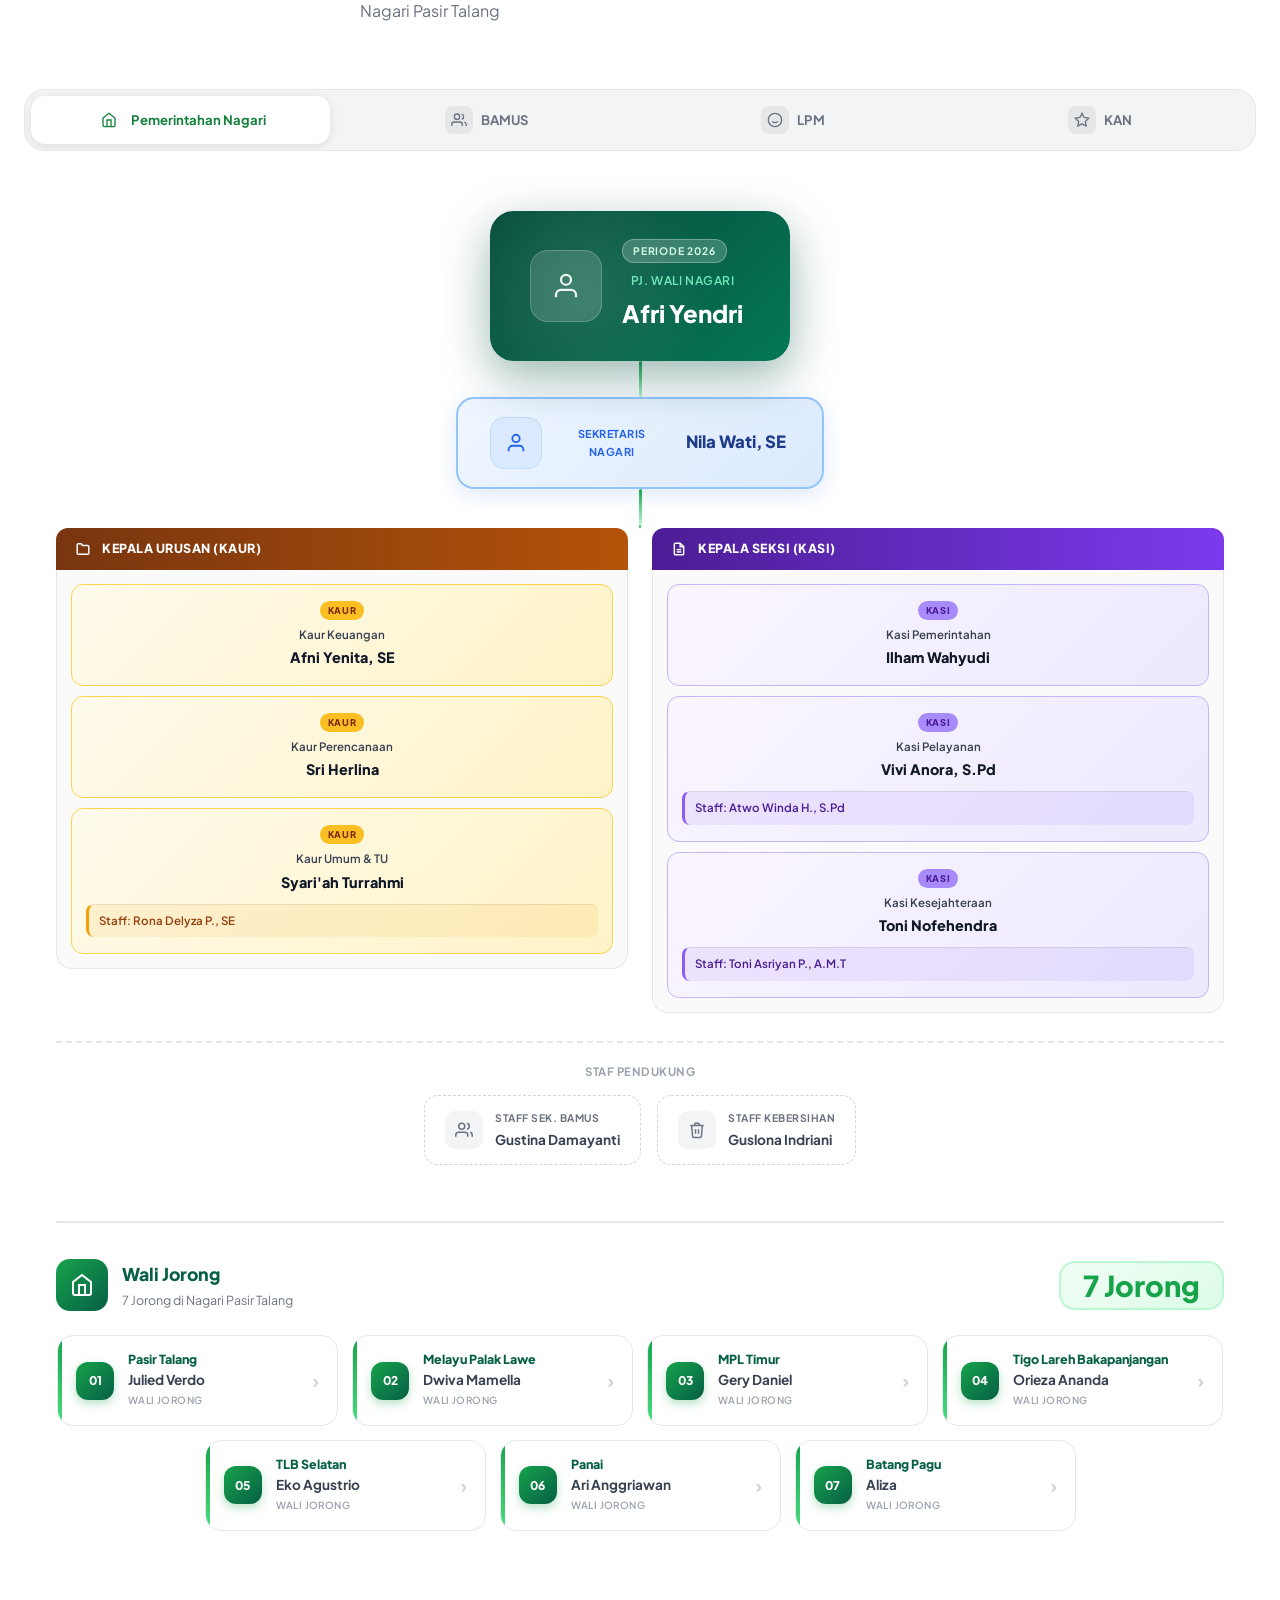
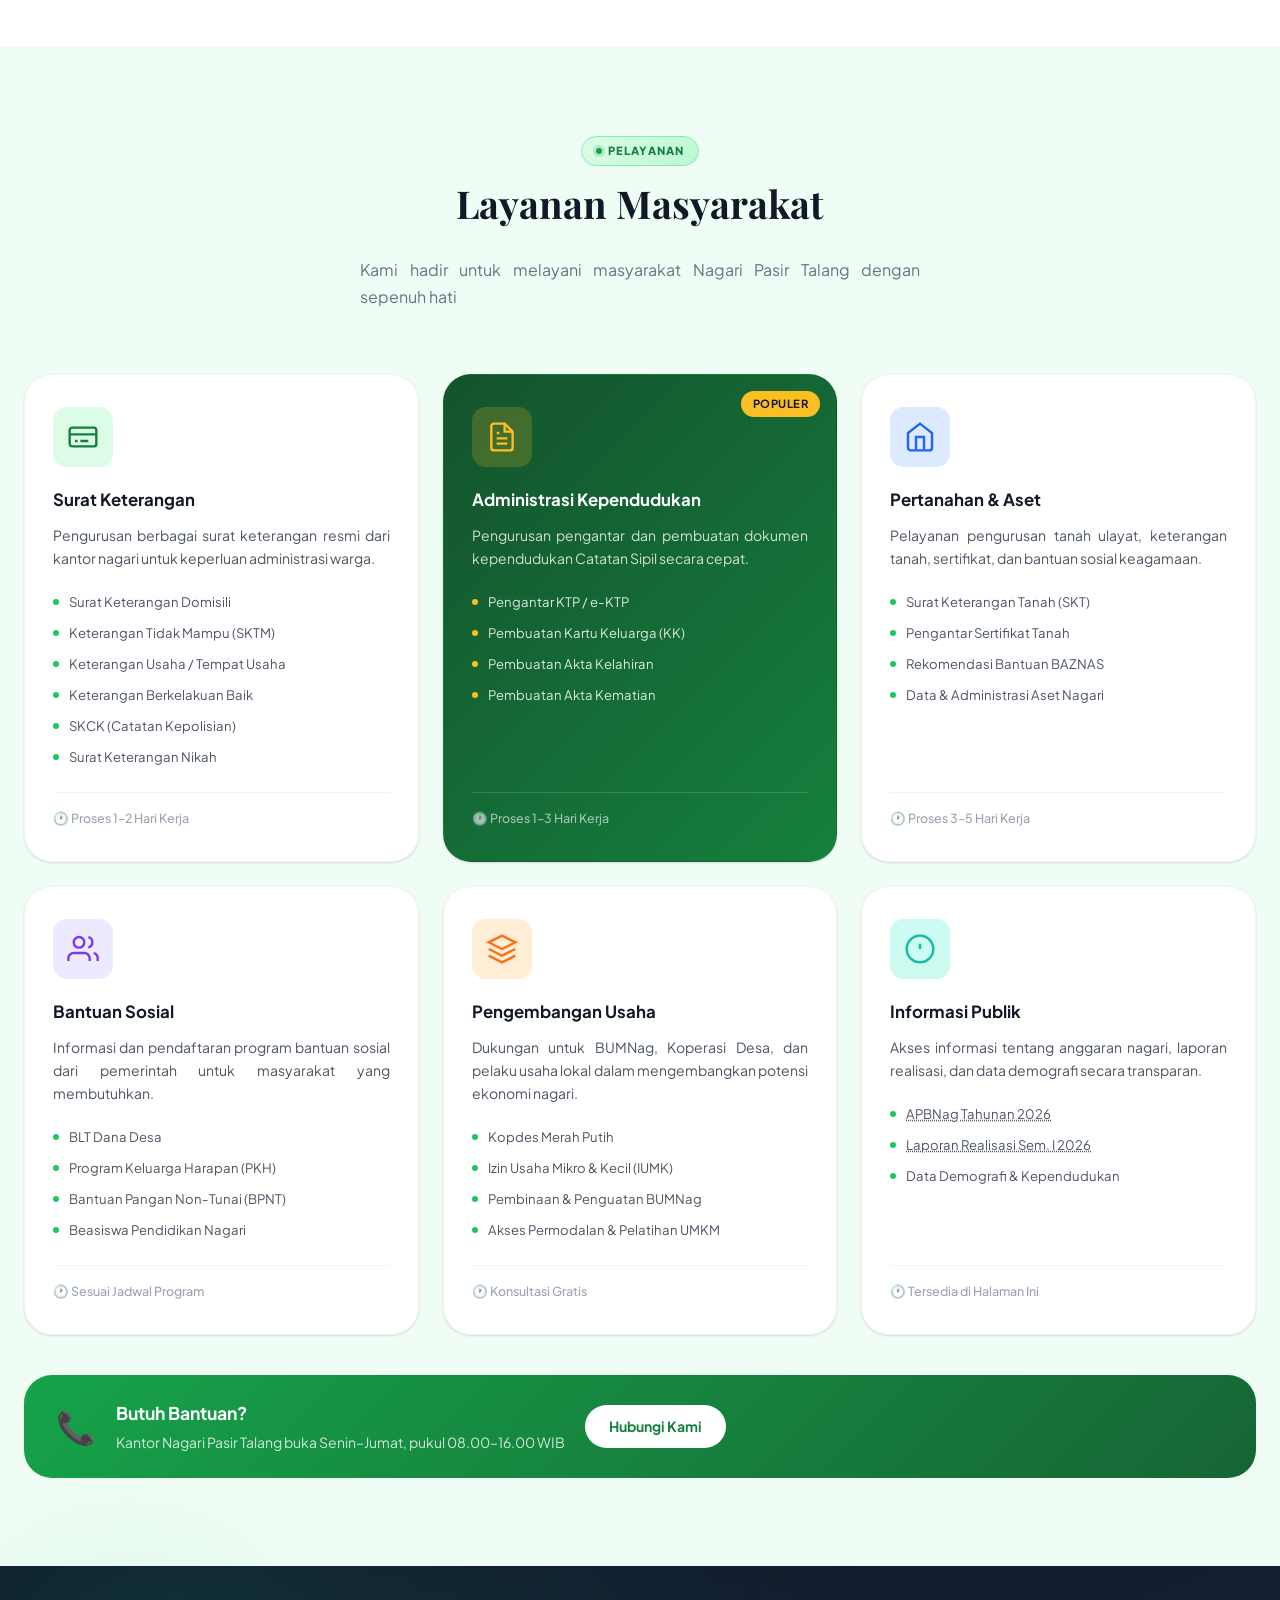
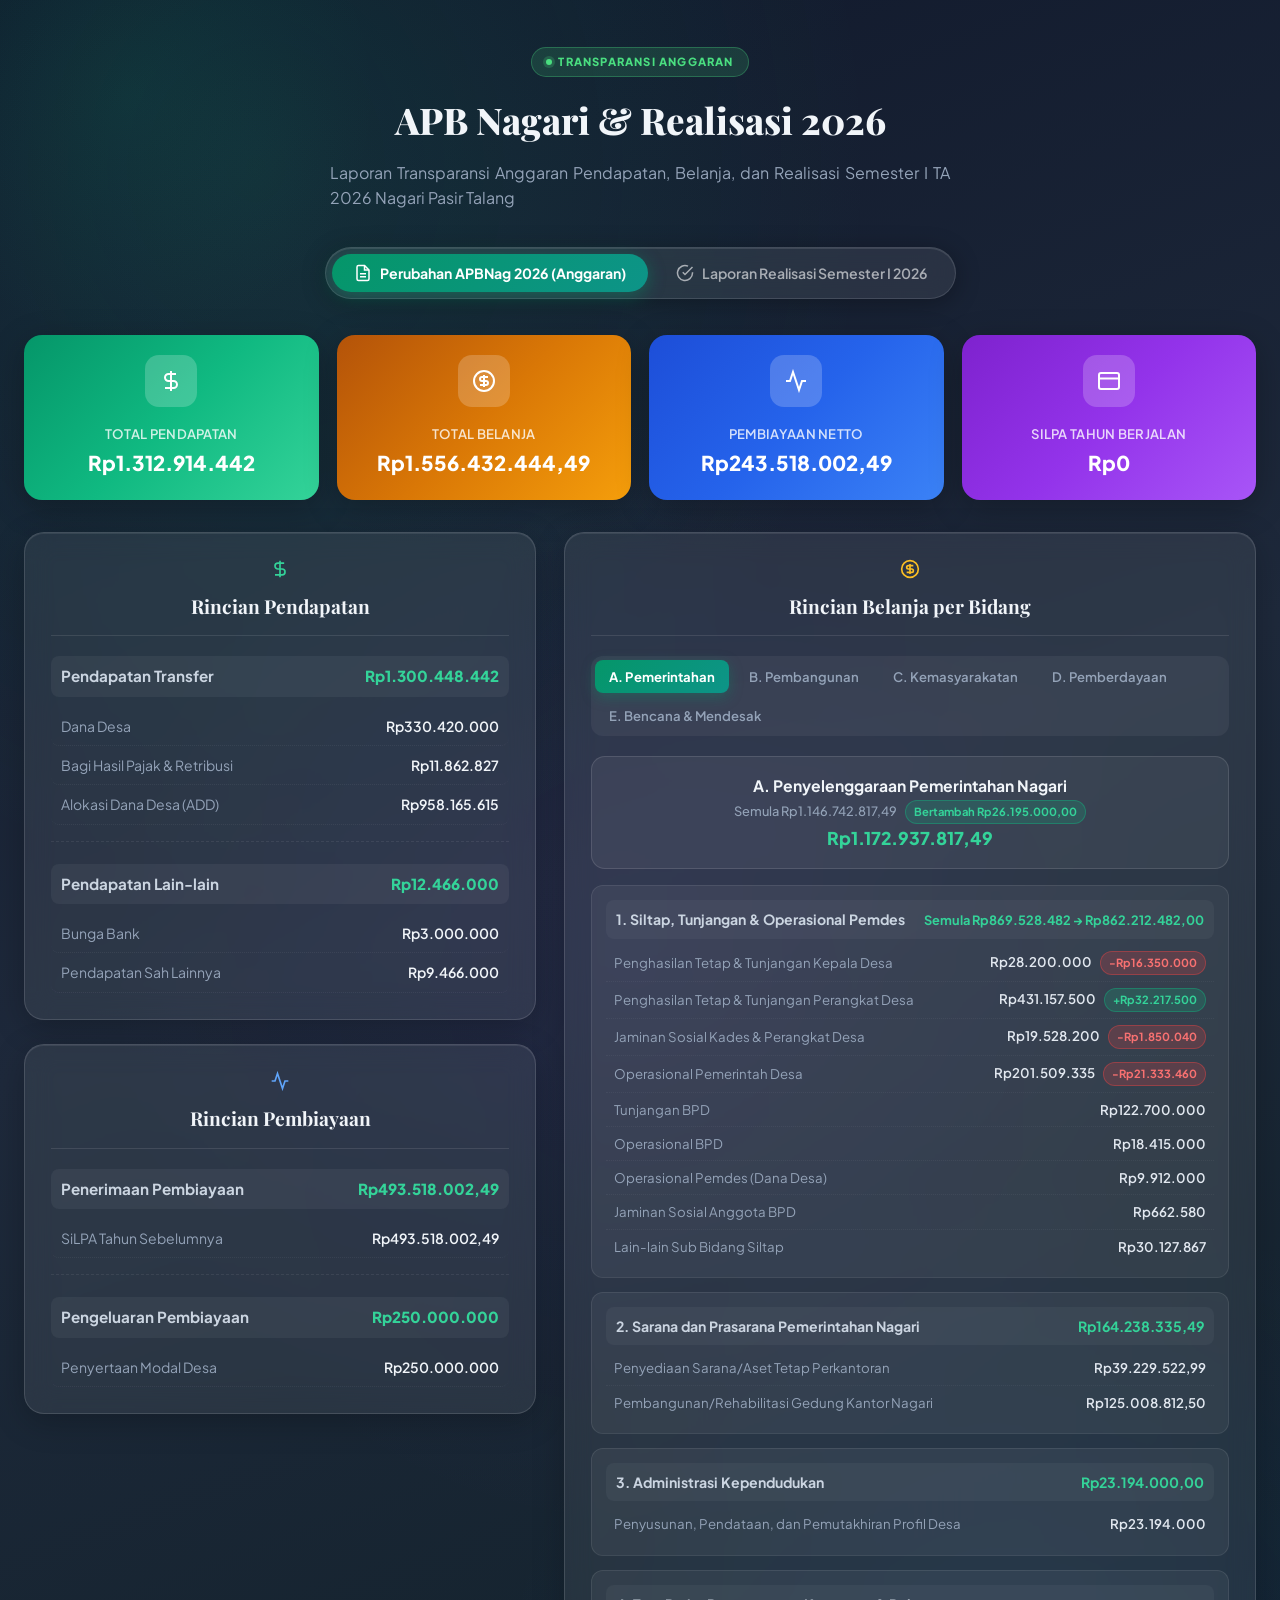
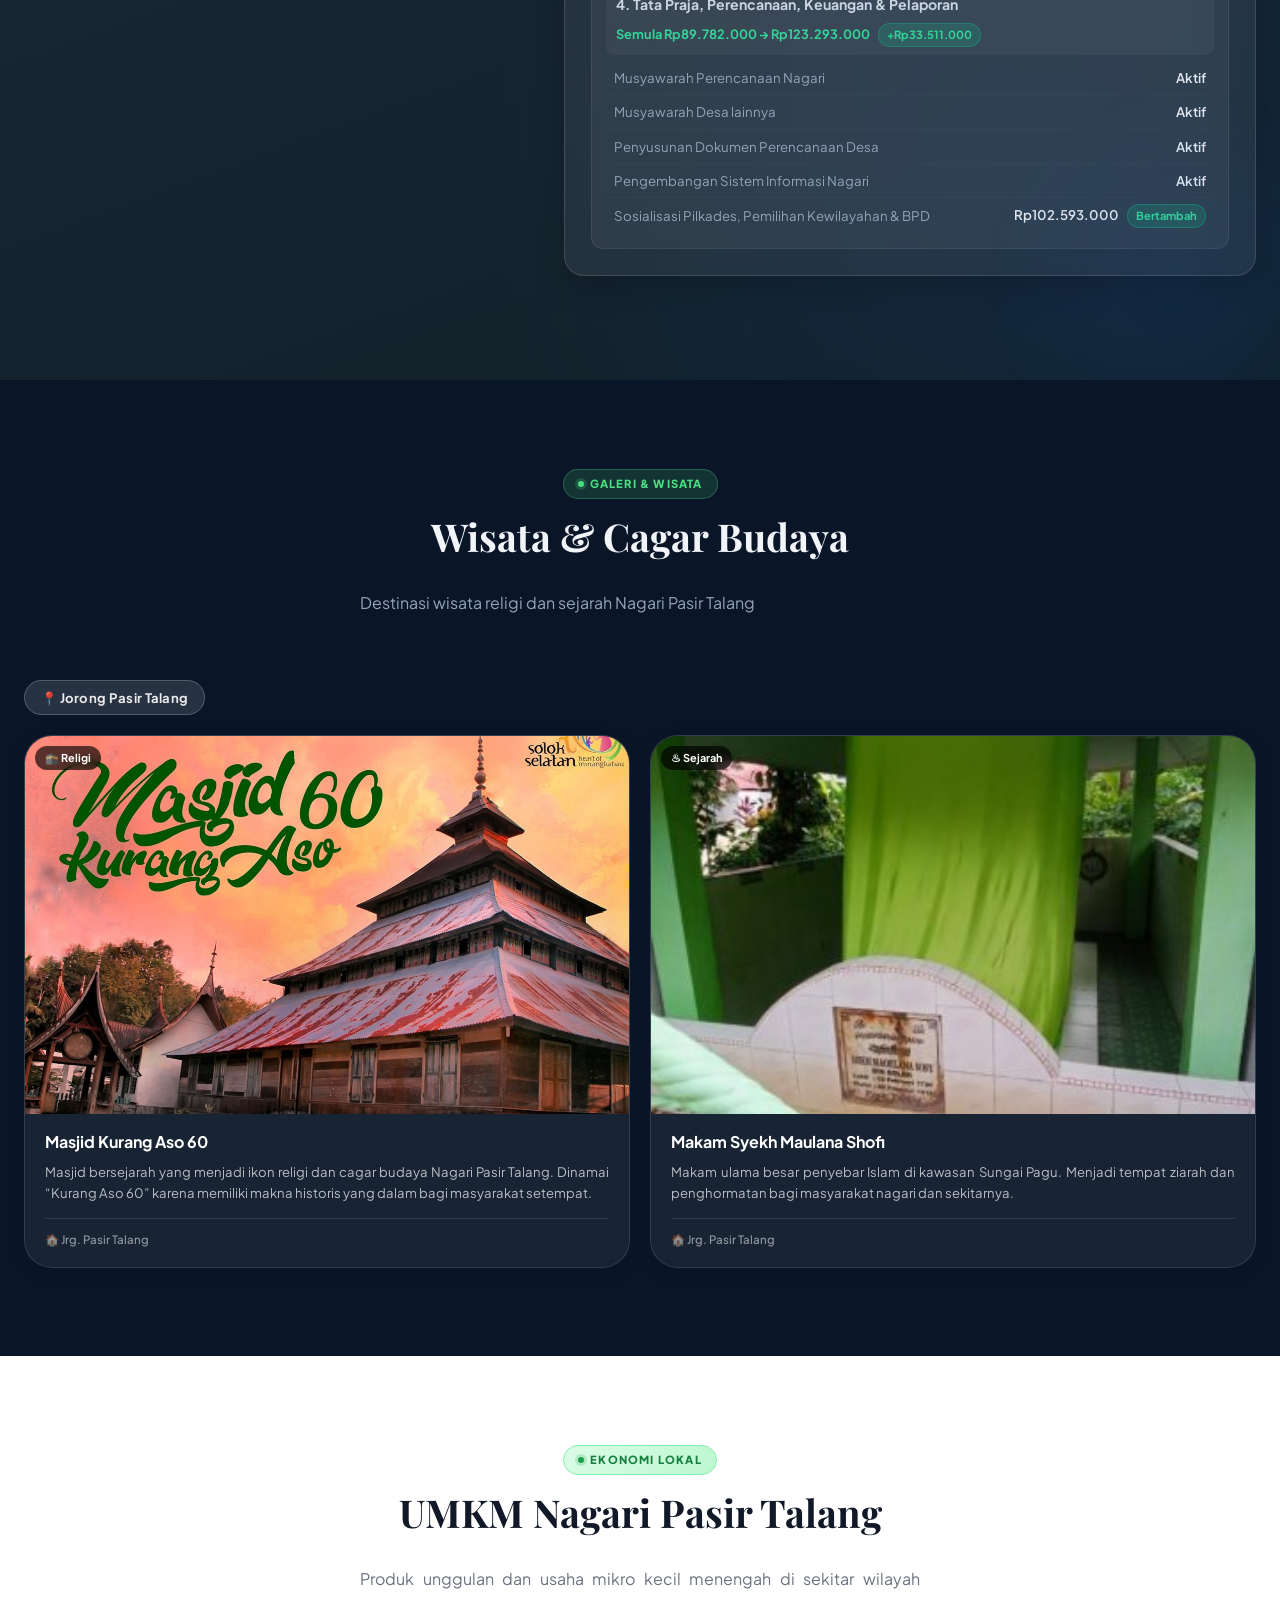
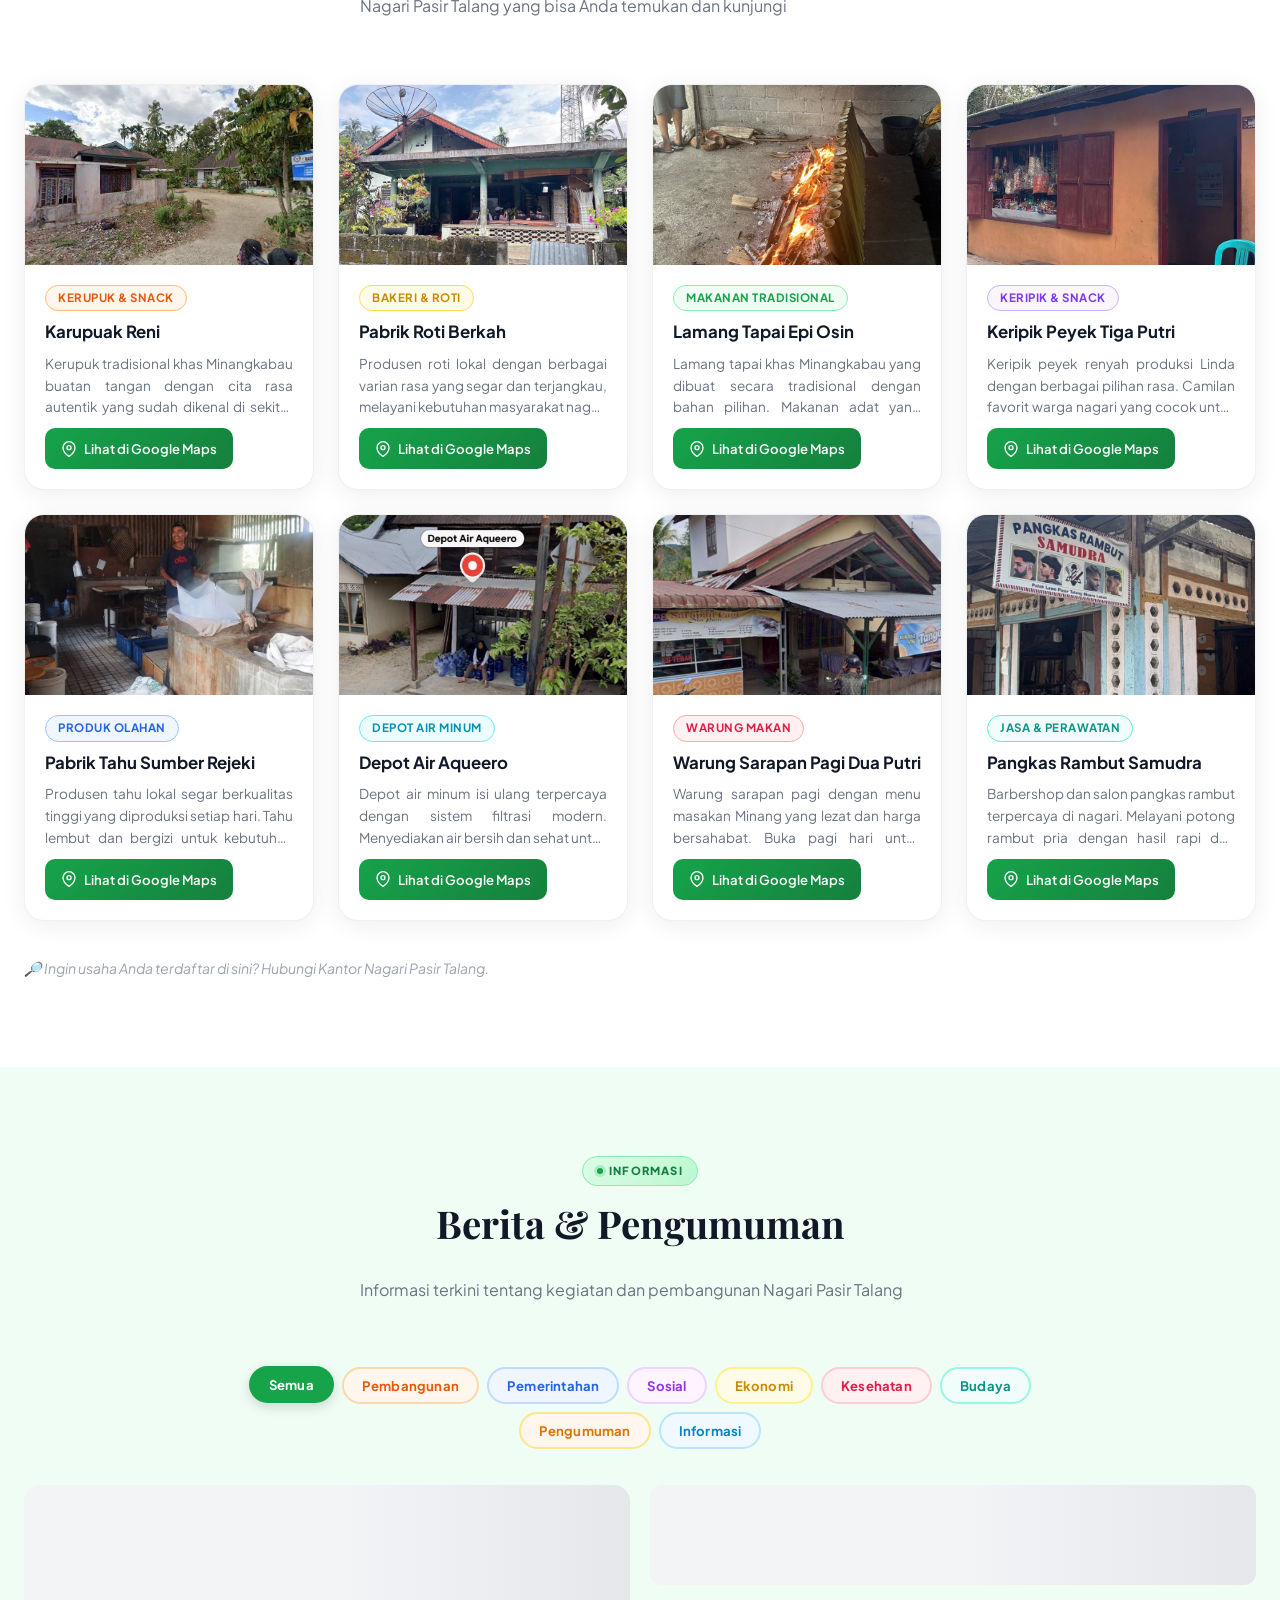
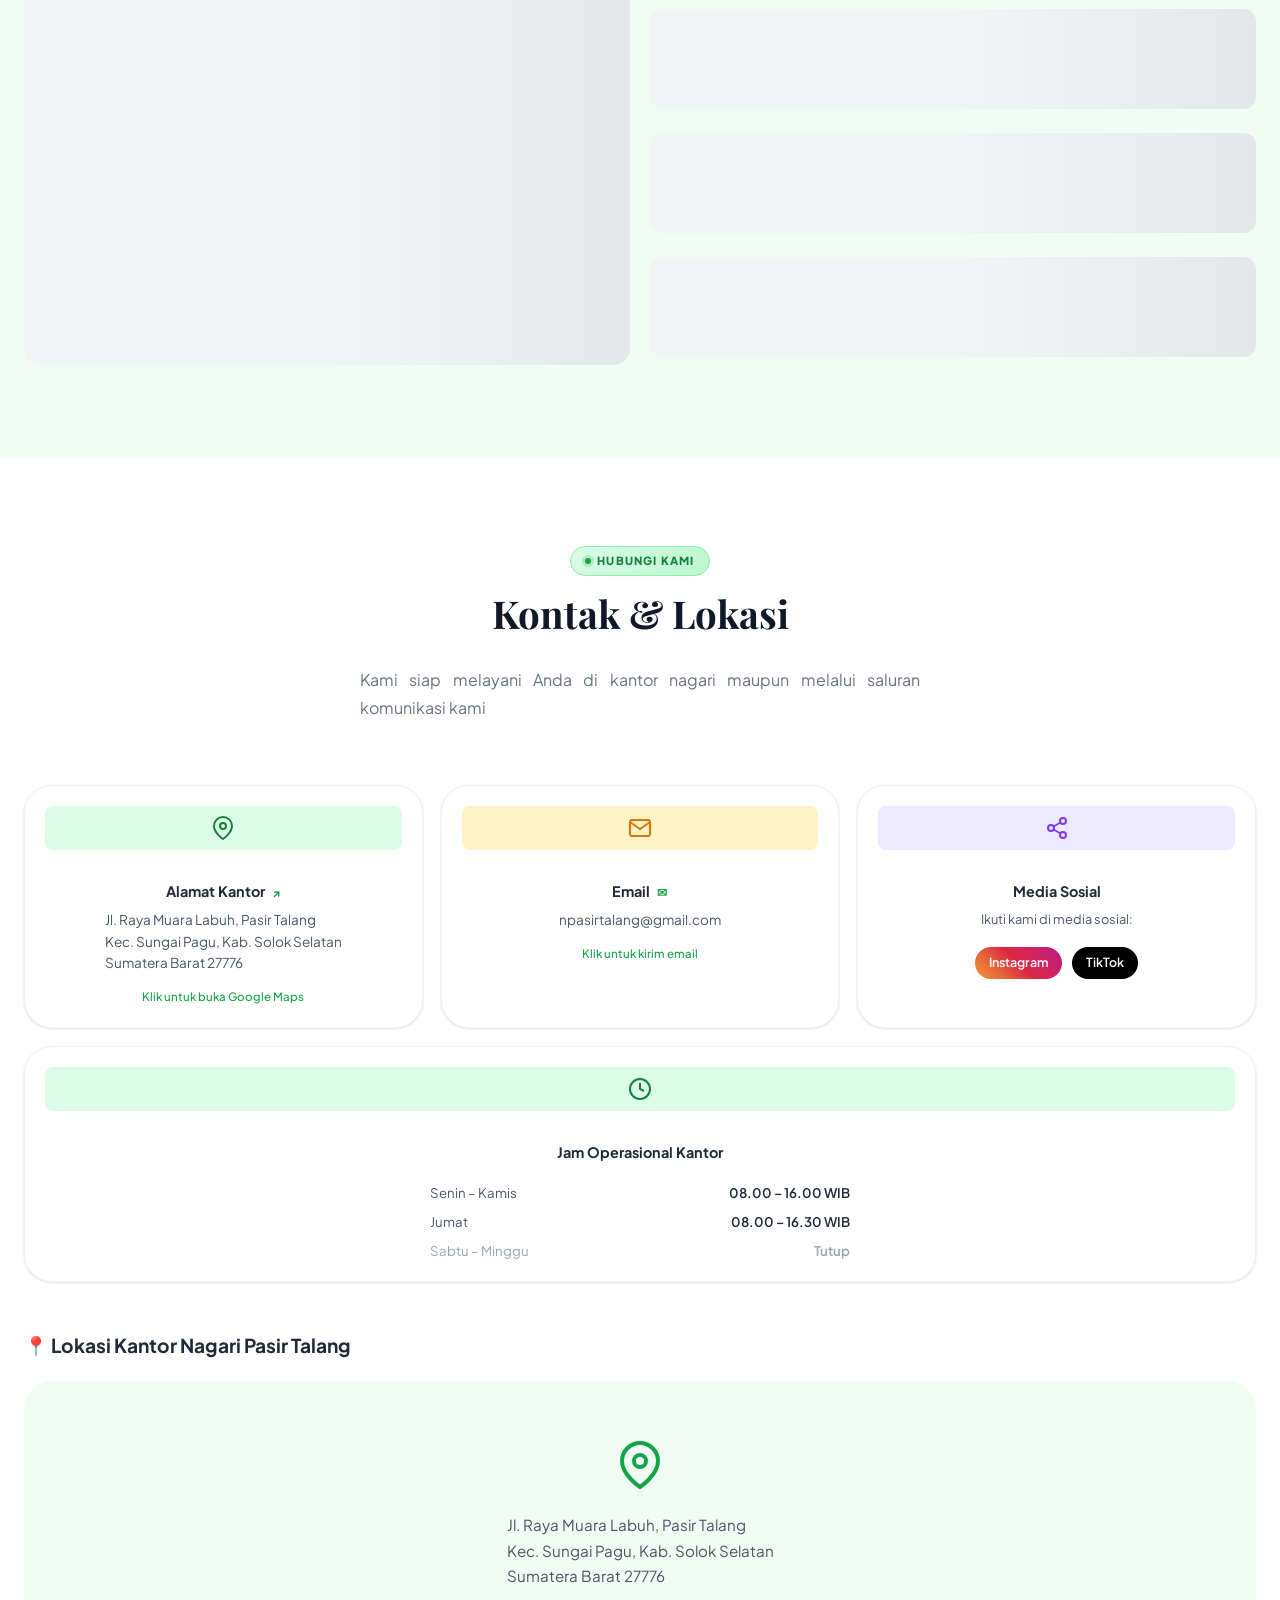
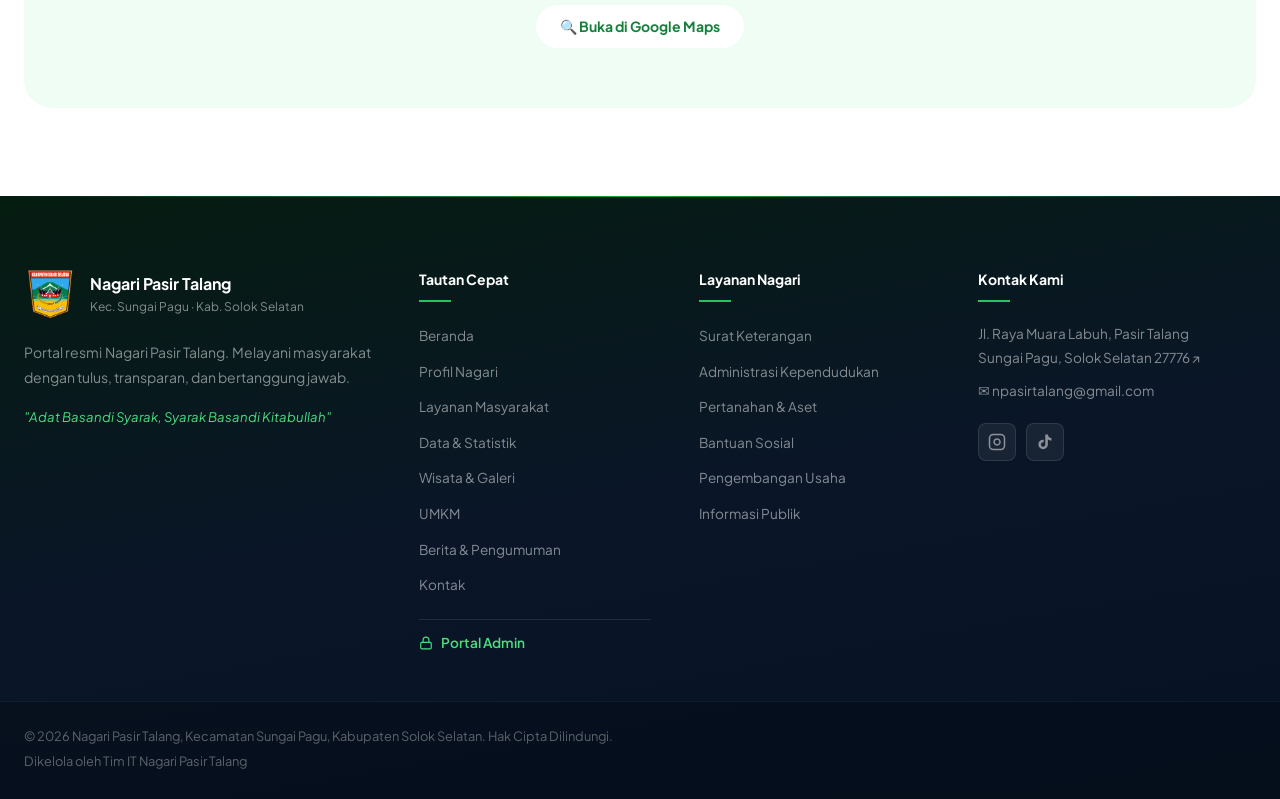
==== commit 3d12c628: "Fix: paksa teks subtitle di beranda agar rata tengah (center alignment)" ====
--- a/index.html
+++ b/index.html
@@ -113,8 +113,7 @@
         Nagari<br /><span class="hero-highlight">Pasir Talang</span>
       </h1>
       <p class="hero-subtitle animate-fade-up delay-3">
-        Kecamatan Sungai Pagu, Kabupaten Solok Selatan<br />
-        <em>Adat Basandi Syarak, Syarak Basandi Kitabullah</em>
+        Kecamatan Sungai Pagu, Kabupaten Solok Selatan<br><em>Adat Basandi Syarak, Syarak Basandi Kitabullah</em>
       </p>
       <div class="hero-buttons animate-fade-up delay-4">
         <!-- Ã¢Å“â€¦ Scroll ke seksi Profil -->
--- a/assets/css/style.css
+++ b/assets/css/style.css
@@ -306,6 +306,9 @@
   color: rgba(255,255,255,.8);
   margin-bottom: 40px;
   line-height: 1.8;
+  text-align: center !important;
+  width: 100%;
+  display: block;
 }
 .hero-subtitle em { color: var(--gold-400); font-style: italic; }
 
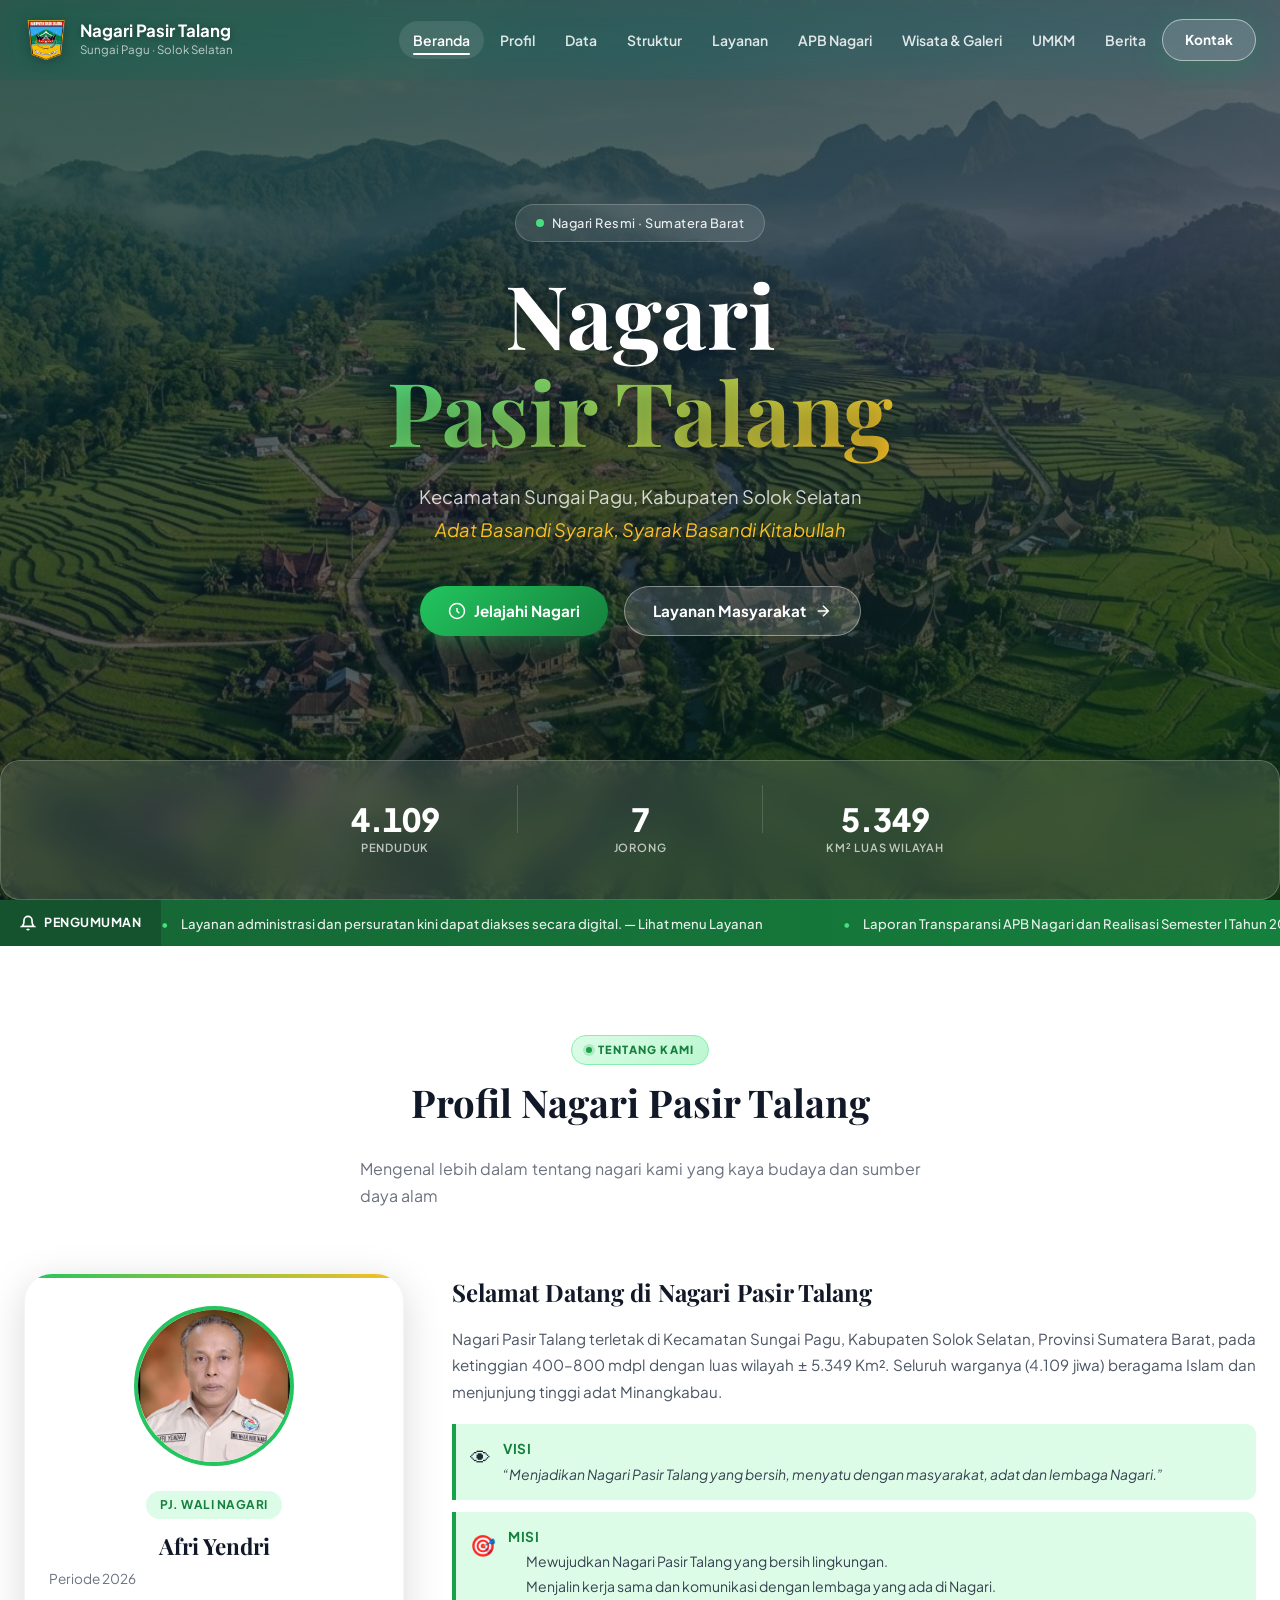
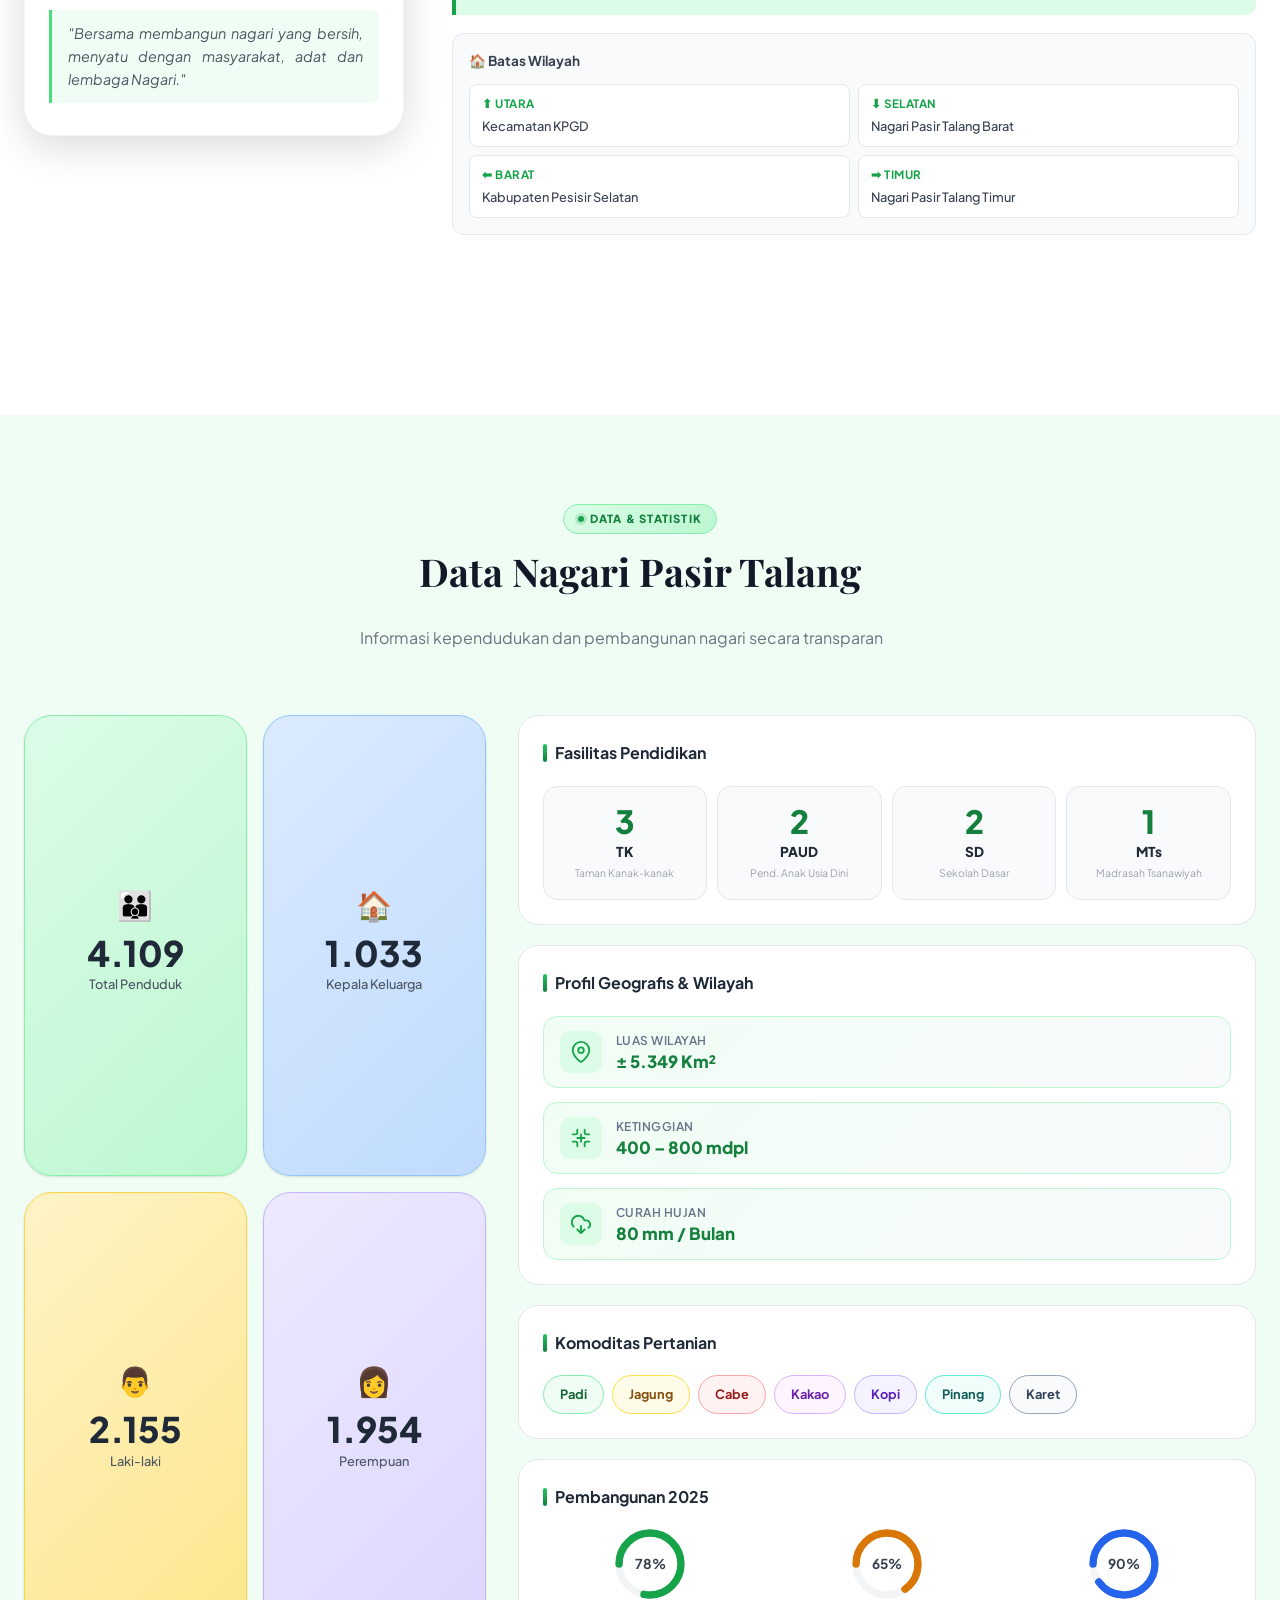
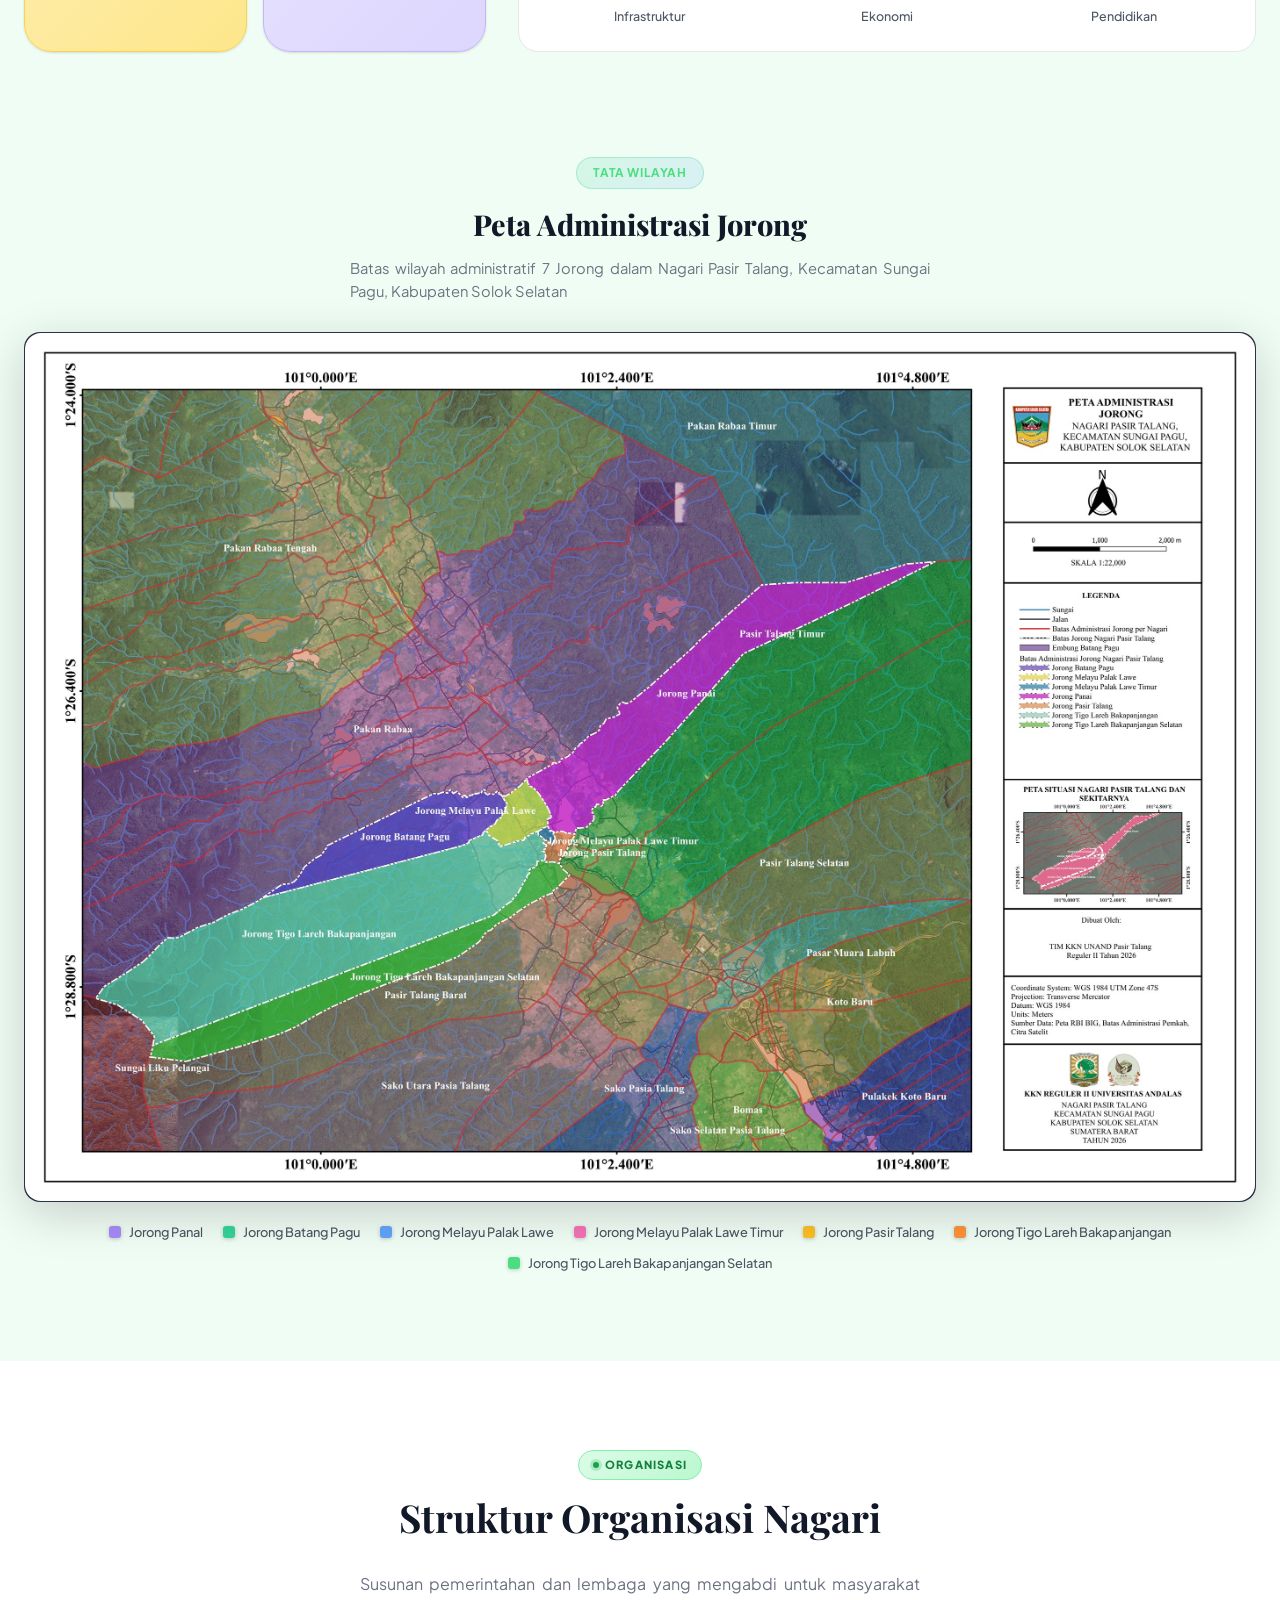
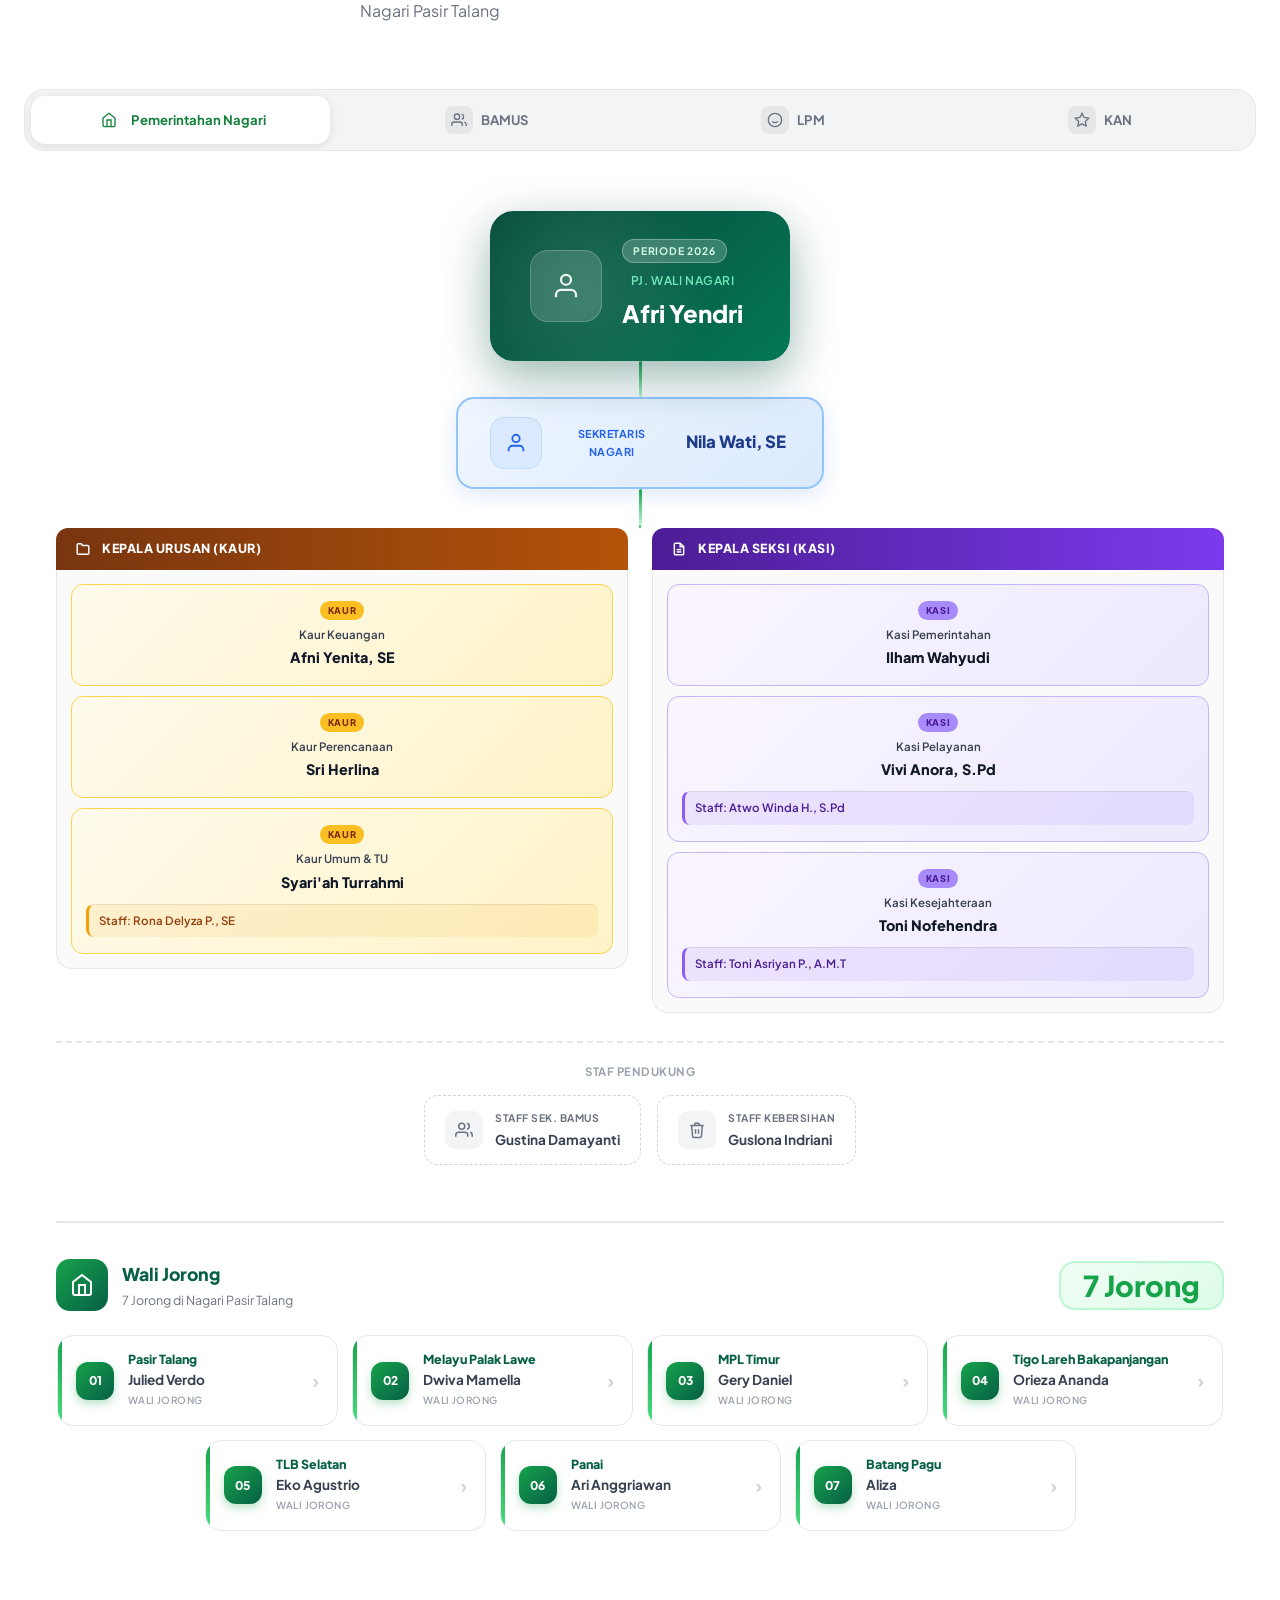
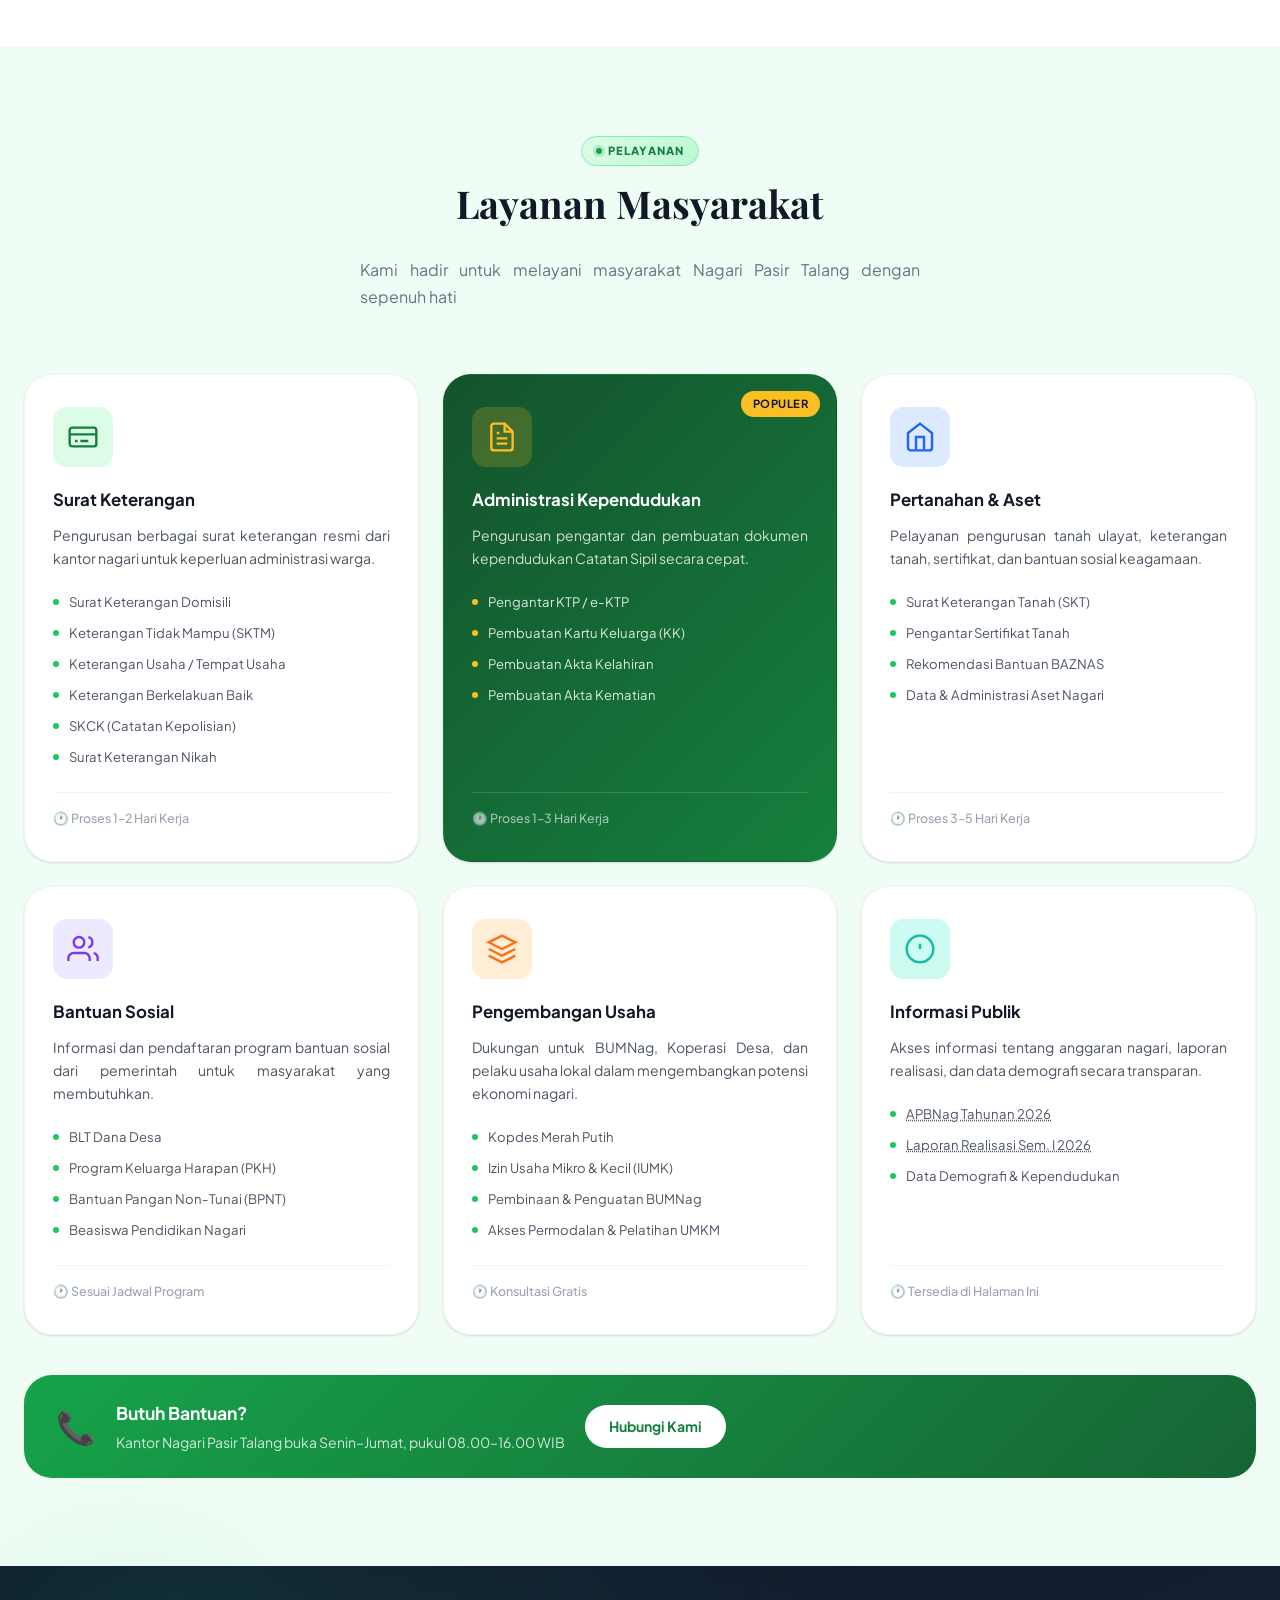
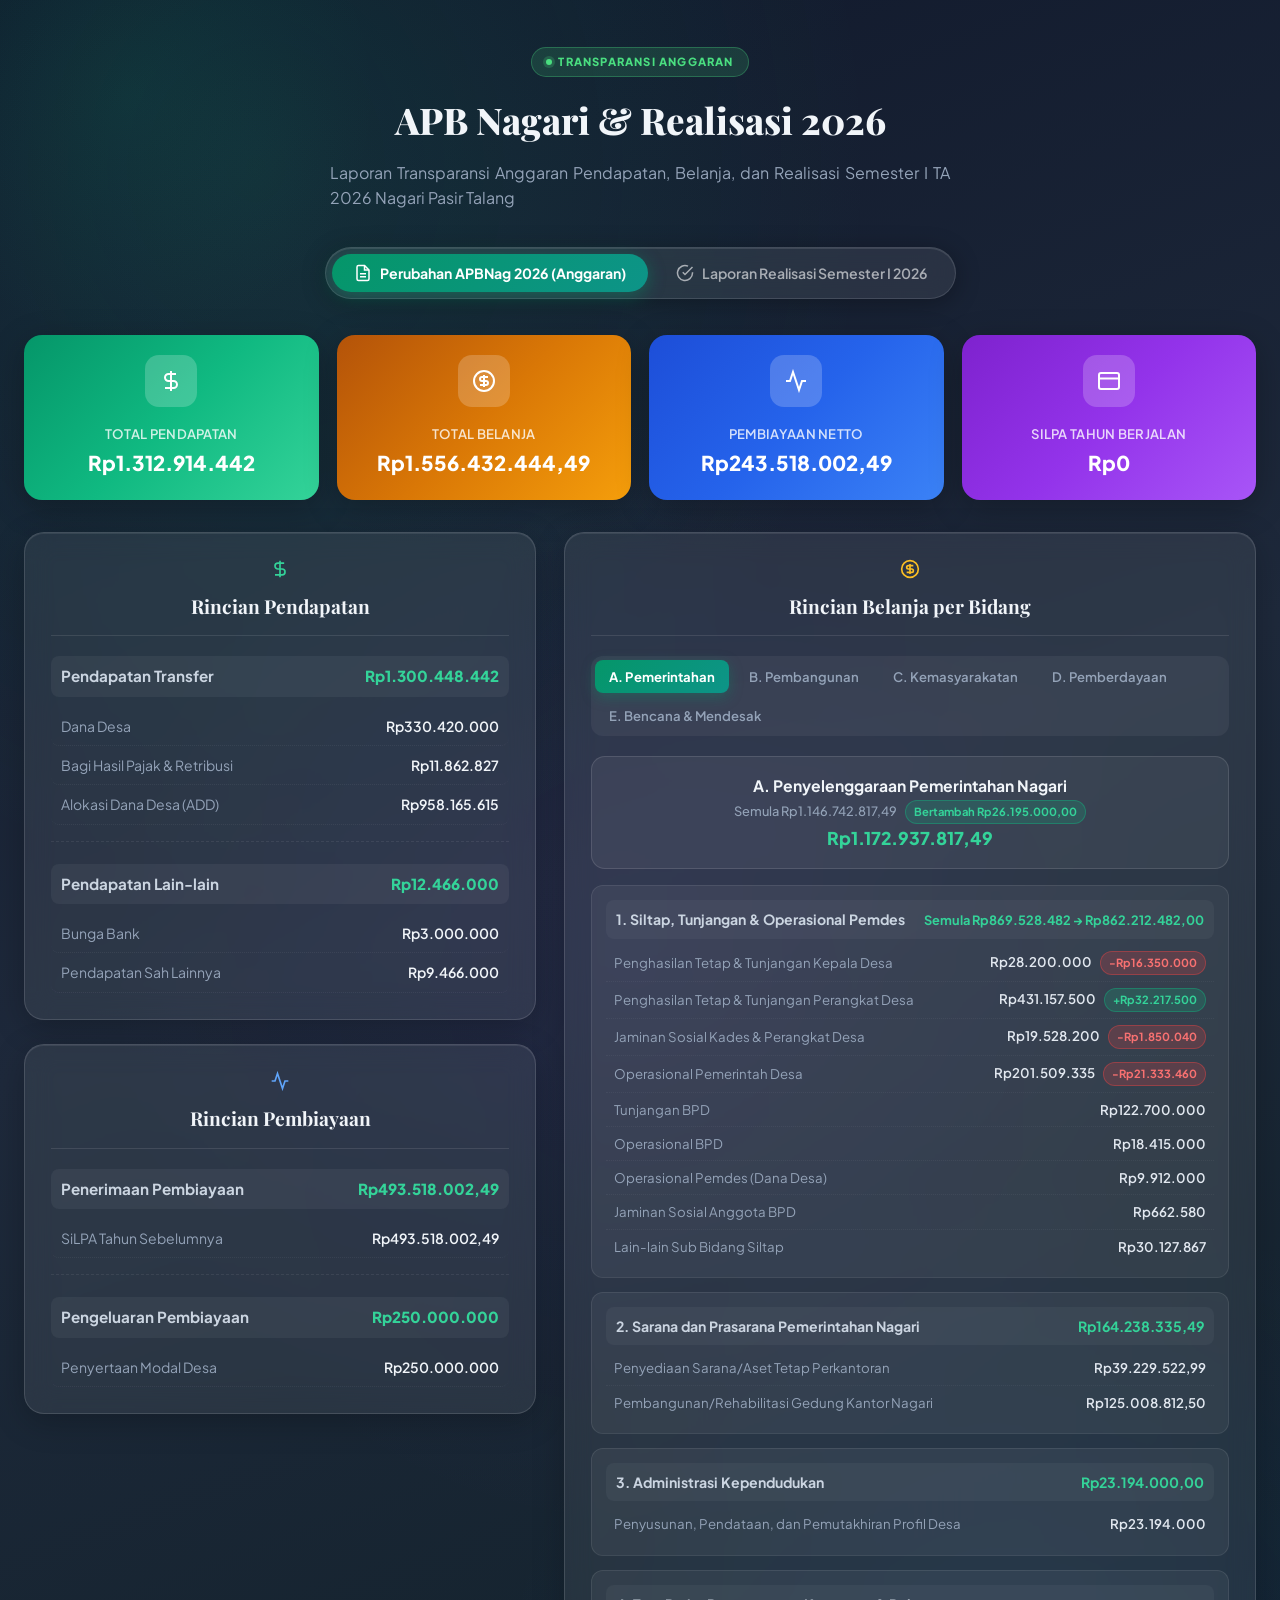
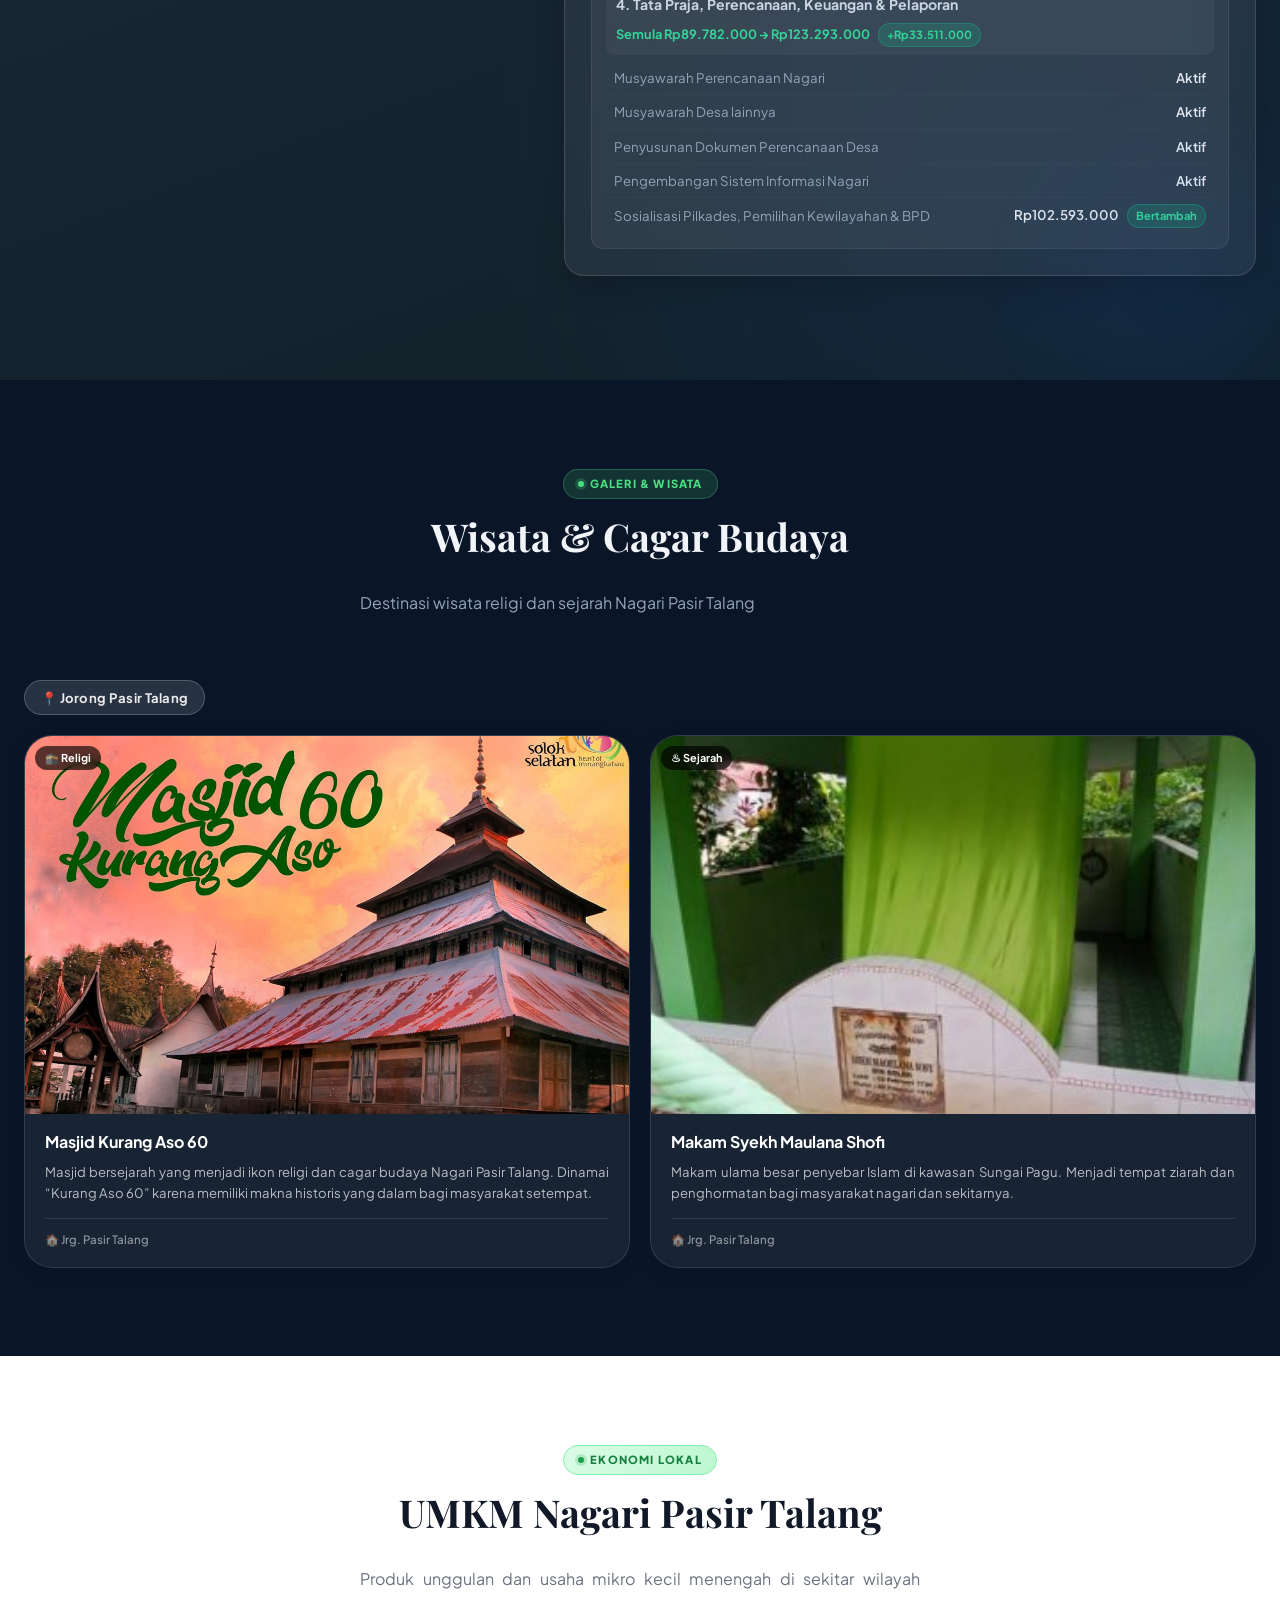
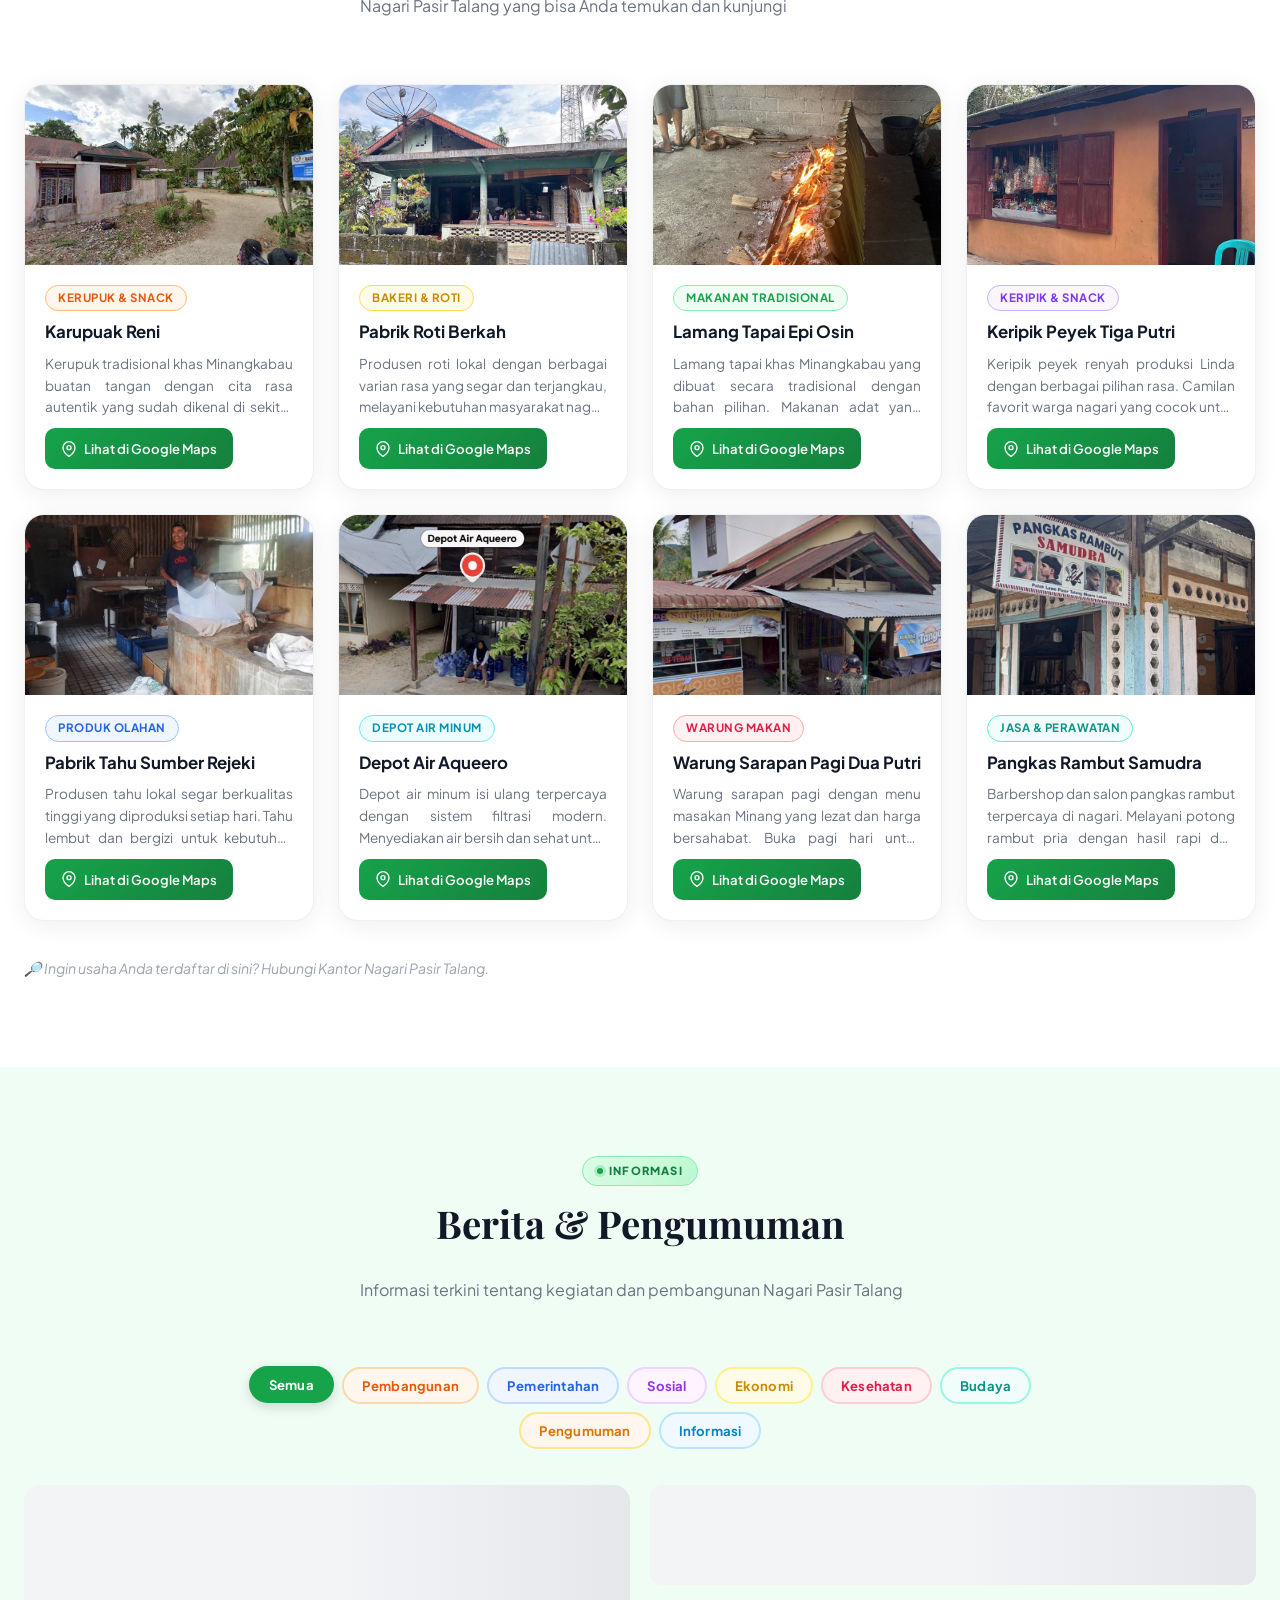
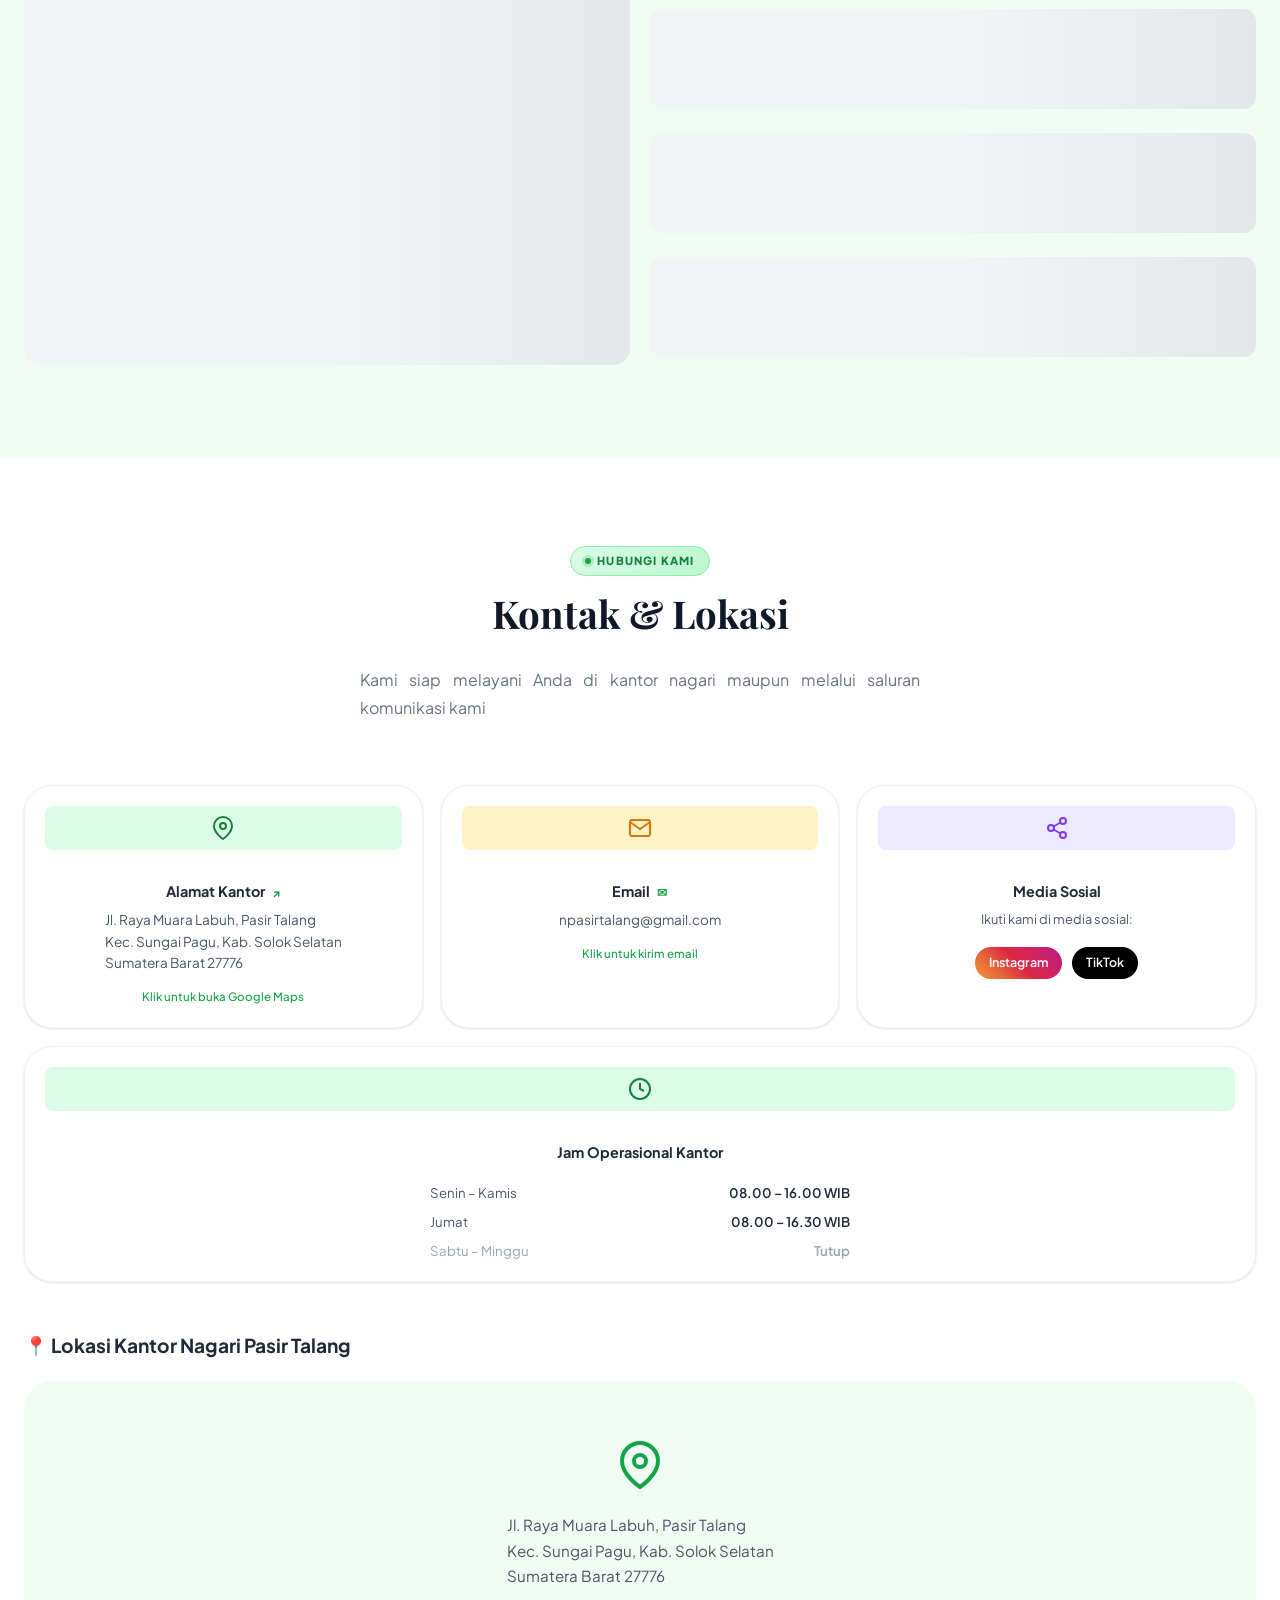
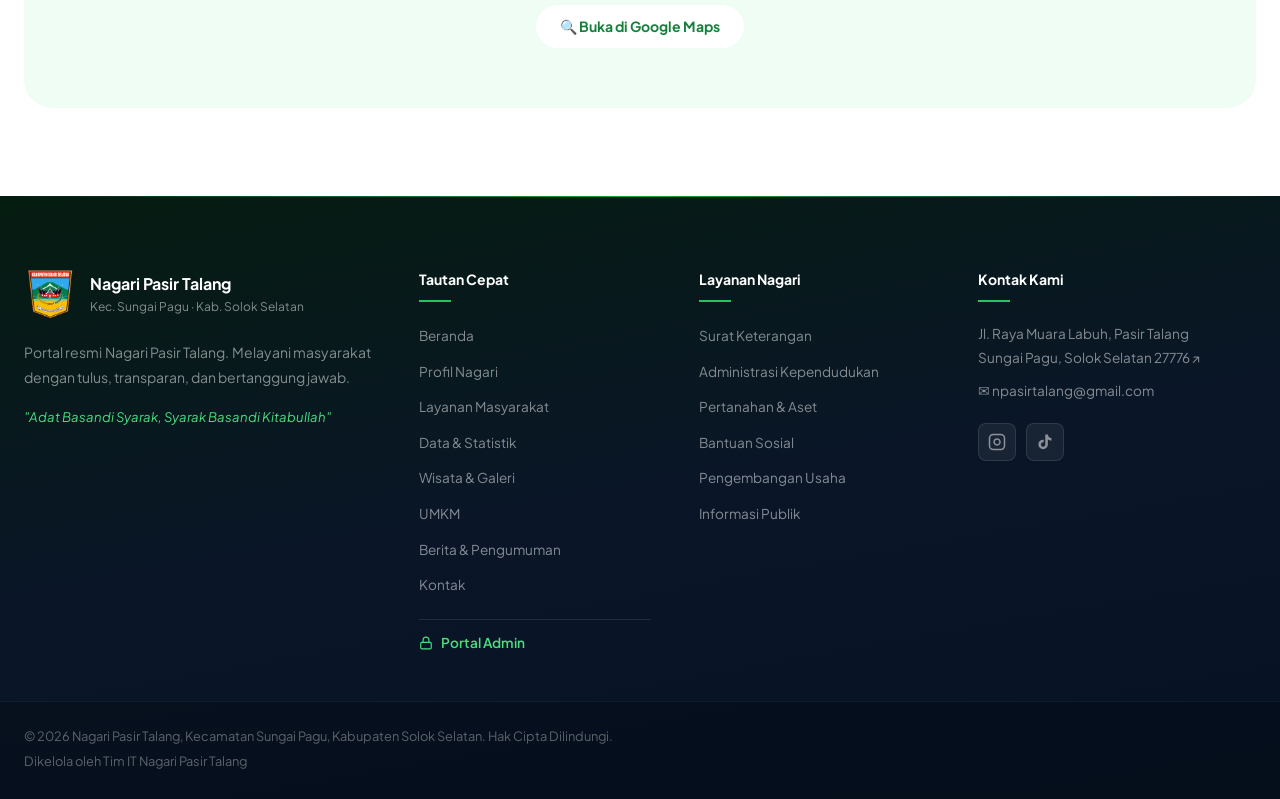
==== commit 0d1d6164: "UI: sesuaikan teks pengumuman berjalan (ticker) dengan fitur asli website saat ini dan hapus teks du" ====
--- a/index.html
+++ b/index.html
@@ -160,11 +160,9 @@
     <div class="ticker-content">
       <!-- Ã¢Å“â€¦ Klik ticker item Ã¢â€ â€™ scroll ke #kontak -->
       <div class="ticker-items" id="ticker">
-        <a href="#kontak" class="ticker-link">Pengambilan BLT Dana Desa Tahun 2025 dimulai tanggal 15 Juli 2025 &mdash; Hubungi kantor untuk info</a>
-        <a href="#berita" class="ticker-link">Proyek Pembangunan Jalan Usaha Tani Jorong Pasir Talang sedang berlangsung &mdash; Selengkapnya di Berita</a>
-        <a href="#kontak" class="ticker-link">Pendaftaran Program PKH gelombang III dibuka &mdash; Hubungi Kantor Nagari</a>
-        <a href="#kontak" class="ticker-link">Beasiswa Pendidikan untuk anak nagari &mdash; Syarat dan informasi tersedia di kantor nagari</a>
-        <a href="#profil"  class="ticker-link">Gotong royong pembersihan saluran irigasi dilaksanakan setiap Jumat pagi</a>
+        <a href="#layanan" class="ticker-link">Layanan administrasi dan persuratan kini dapat diakses secara digital. &mdash; Lihat menu Layanan</a>
+        <a href="#apbnag" class="ticker-link">Laporan Transparansi APB Nagari dan Realisasi Semester I Tahun 2026 telah diterbitkan. &mdash; Lihat menu APBNag</a>
+        <a href="#galeri" class="ticker-link">Mari bersama-sama menjaga kelestarian cagar budaya di Nagari Pasir Talang. &mdash; Lihat menu Wisata & Galeri</a>
       </div>
     </div>
   </div>
